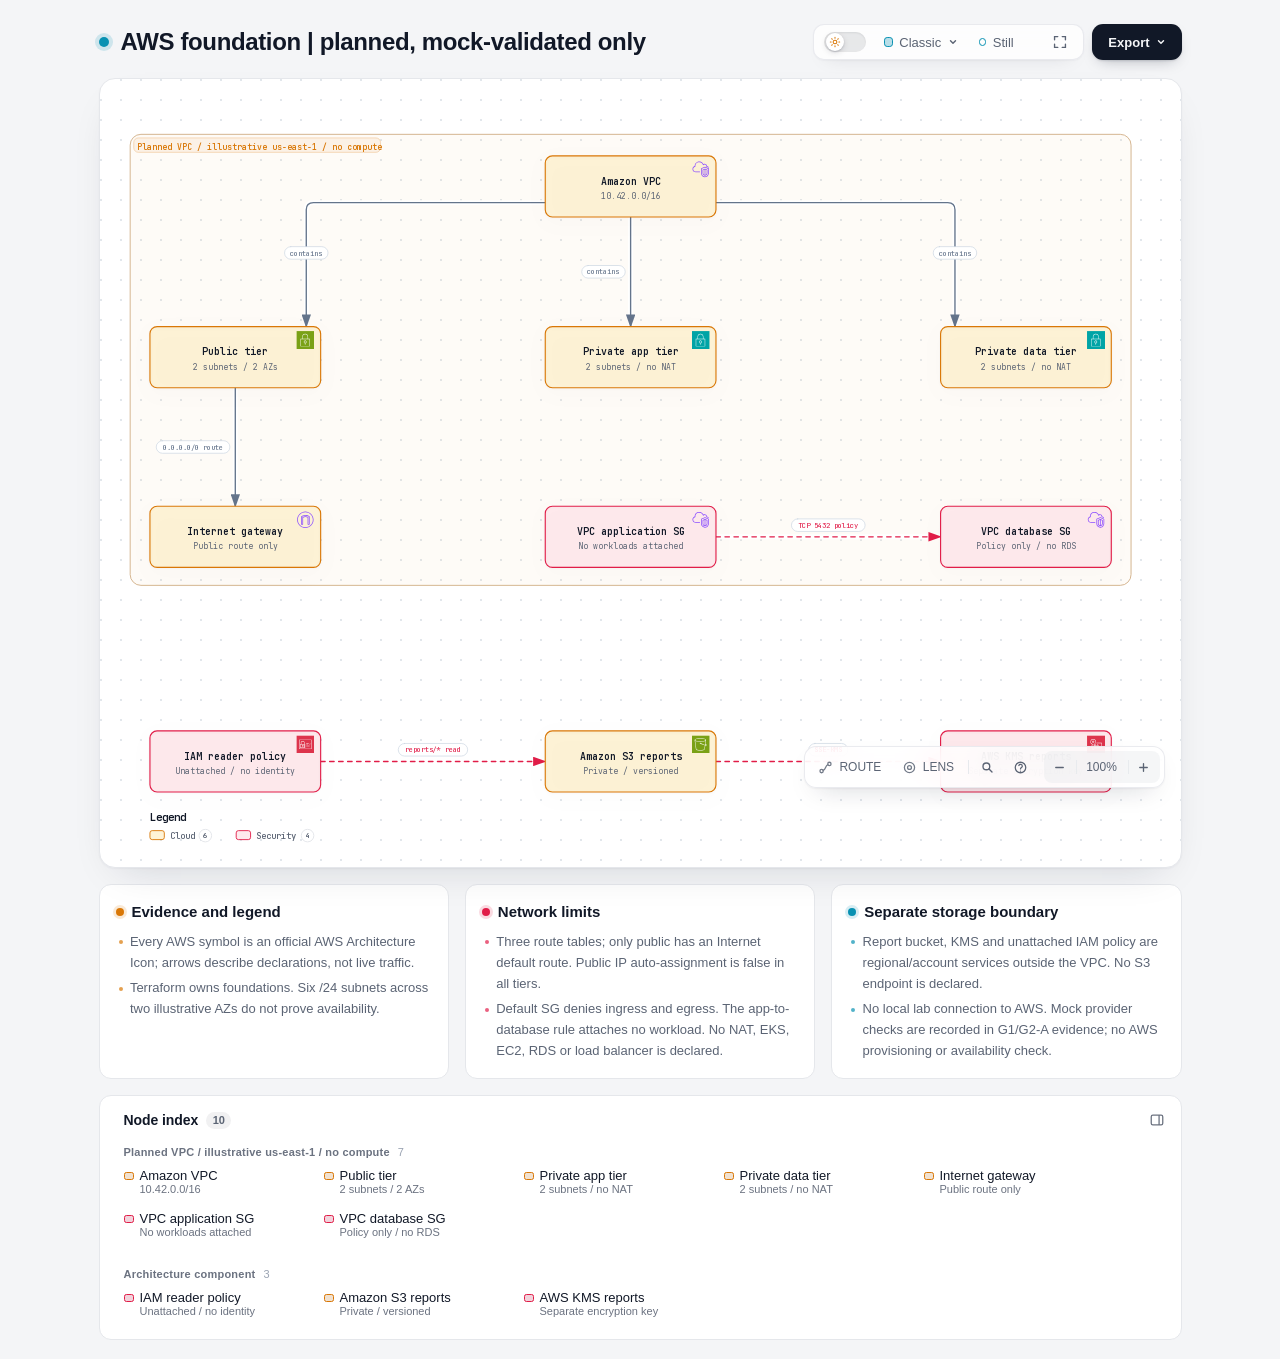
==== docs/diagrams/public/aws.html @ 7b6947ad "feat(diagram): add source-backed Archify infrastructure atlas and gates" ====
<!DOCTYPE html>
<html lang="en" data-theme="dark" data-preset="classic">
<head>
  <meta charset="UTF-8">
  <meta name="viewport" content="width=device-width, initial-scale=1.0">
  <meta name="generator" content="archify 3.2.0">
  <meta name="archify-reader-contract" content="declared-wide-v1">
  <title>AWS foundation | planned, mock-validated only Diagram</title>
  <script>
    // Resolve the theme before first paint so light-preference users don't
    // see a dark flash. The toolbar script below re-applies with UI state.
    (function () {
      try {
        var theme = null;
        try {
          var param = new URLSearchParams(window.location.search).get('theme');
          if (param === 'light' || param === 'dark') theme = param;
          if (new URLSearchParams(window.location.search).get('embed') === '1') {
            document.documentElement.setAttribute('data-embed', 'true');
          }
          if (new URLSearchParams(window.location.search).get('present') === '1') {
            document.documentElement.setAttribute('data-present', 'true');
          }
        } catch (_) {}
        if (!theme) {
          try { theme = localStorage.getItem('archify-theme'); } catch (_) {}
        }
        if (theme !== 'light' && theme !== 'dark') {
          theme = window.matchMedia('(prefers-color-scheme: light)').matches ? 'light' : 'dark';
        }
        document.documentElement.setAttribute('data-theme', theme);
      } catch (_) {}
    })();
  </script>
  <style id="archify-fonts">
/*
JetBrains Mono variable WOFF2 subsets from Google Fonts service revision v24.
These fixed bytes are shared by the viewer and its SVG/raster exports.
No local() source: an installed copy must not override the bundled font.
Uncovered characters (including CJK) still use the system fallback stack.
Upstream: https://github.com/JetBrains/JetBrainsMono

cyrillic-ext    1664 bytes  sha256 9343de2ca5d9549f792e7962375af8efb0f320c7643bfd36c884b5a30e5c396f
cyrillic        8892 bytes  sha256 4995a9a43ac659ec32fcd8b463755cd6a07b31a6e6b3894a6a153b661cf490e2
greek           6800 bytes  sha256 49c3da6c9a2b279b0f1f860f5cfb1f5dc38d88a5c7be9c9b1837bbc4e3db6111
vietnamese      5872 bytes  sha256 d44eb1936043a56038eb02dd70b243f379bef65783f94ec12f277550720411f1
latin-ext      11596 bytes  sha256 9c38cb2d0d2d93c1ee6e21fa78db76f13ea7e15e15cc64214c7ca89b6aaa35c4
latin          31340 bytes  sha256 2c32b9b3ee358c119e210f6f5195f9bd34894d78a785ff2e95d60e718e400af4

Copyright 2020 The JetBrains Mono Project Authors (https://github.com/JetBrains/JetBrainsMono)

This Font Software is licensed under the SIL Open Font License, Version 1.1.
This license is copied below, and is also available with a FAQ at:
https://openfontlicense.org


-----------------------------------------------------------
SIL OPEN FONT LICENSE Version 1.1 - 26 February 2007
-----------------------------------------------------------

PREAMBLE
The goals of the Open Font License (OFL) are to stimulate worldwide
development of collaborative font projects, to support the font creation
efforts of academic and linguistic communities, and to provide a free and
open framework in which fonts may be shared and improved in partnership
with others.

The OFL allows the licensed fonts to be used, studied, modified and
redistributed freely as long as they are not sold by themselves. The
fonts, including any derivative works, can be bundled, embedded,
redistributed and/or sold with any software provided that any reserved
names are not used by derivative works. The fonts and derivatives,
however, cannot be released under any other type of license. The
requirement for fonts to remain under this license does not apply
to any document created using the fonts or their derivatives.

DEFINITIONS
"Font Software" refers to the set of files released by the Copyright
Holder(s) under this license and clearly marked as such. This may
include source files, build scripts and documentation.

"Reserved Font Name" refers to any names specified as such after the
copyright statement(s).

"Original Version" refers to the collection of Font Software components as
distributed by the Copyright Holder(s).

"Modified Version" refers to any derivative made by adding to, deleting,
or substituting -- in part or in whole -- any of the components of the
Original Version, by changing formats or by porting the Font Software to a
new environment.

"Author" refers to any designer, engineer, programmer, technical
writer or other person who contributed to the Font Software.

PERMISSION & CONDITIONS
Permission is hereby granted, free of charge, to any person obtaining
a copy of the Font Software, to use, study, copy, merge, embed, modify,
redistribute, and sell modified and unmodified copies of the Font
Software, subject to the following conditions:

1) Neither the Font Software nor any of its individual components,
in Original or Modified Versions, may be sold by itself.

2) Original or Modified Versions of the Font Software may be bundled,
redistributed and/or sold with any software, provided that each copy
contains the above copyright notice and this license. These can be
included either as stand-alone text files, human-readable headers or
in the appropriate machine-readable metadata fields within text or
binary files as long as those fields can be easily viewed by the user.

3) No Modified Version of the Font Software may use the Reserved Font
Name(s) unless explicit written permission is granted by the corresponding
Copyright Holder. This restriction only applies to the primary font name as
presented to the users.

4) The name(s) of the Copyright Holder(s) or the Author(s) of the Font
Software shall not be used to promote, endorse or advertise any
Modified Version, except to acknowledge the contribution(s) of the
Copyright Holder(s) and the Author(s) or with their explicit written
permission.

5) The Font Software, modified or unmodified, in part or in whole,
must be distributed entirely under this license, and must not be
distributed under any other license. The requirement for fonts to
remain under this license does not apply to any document created
using the Font Software.

TERMINATION
This license becomes null and void if any of the above conditions are
not met.

DISCLAIMER
THE FONT SOFTWARE IS PROVIDED "AS IS", WITHOUT WARRANTY OF ANY KIND,
EXPRESS OR IMPLIED, INCLUDING BUT NOT LIMITED TO ANY WARRANTIES OF
MERCHANTABILITY, FITNESS FOR A PARTICULAR PURPOSE AND NONINFRINGEMENT
OF COPYRIGHT, PATENT, TRADEMARK, OR OTHER RIGHT. IN NO EVENT SHALL THE
COPYRIGHT HOLDER BE LIABLE FOR ANY CLAIM, DAMAGES OR OTHER LIABILITY,
INCLUDING ANY GENERAL, SPECIAL, INDIRECT, INCIDENTAL, OR CONSEQUENTIAL
DAMAGES, WHETHER IN AN ACTION OF CONTRACT, TORT OR OTHERWISE, ARISING
FROM, OUT OF THE USE OR INABILITY TO USE THE FONT SOFTWARE OR FROM
OTHER DEALINGS IN THE FONT SOFTWARE.
*/
    /* cyrillic-ext */
    @font-face { font-family: 'JetBrains Mono'; font-style: normal; font-weight: 400 800; font-display: swap;
      src: url([data-uri]) format('woff2');
      unicode-range: U+0460-052F, U+1C80-1C8A, U+20B4, U+2DE0-2DFF, U+A640-A69F, U+FE2E-FE2F; }
    /* cyrillic */
    @font-face { font-family: 'JetBrains Mono'; font-style: normal; font-weight: 400 800; font-display: swap;
      src: url([data-uri]) format('woff2');
      unicode-range: U+0301, U+0400-045F, U+0490-0491, U+04B0-04B1, U+2116; }
    /* greek */
    @font-face { font-family: 'JetBrains Mono'; font-style: normal; font-weight: 400 800; font-display: swap;
      src: url([data-uri]) format('woff2');
      unicode-range: U+0370-0377, U+037A-037F, U+0384-038A, U+038C, U+038E-03A1, U+03A3-03FF; }
    /* vietnamese */
    @font-face { font-family: 'JetBrains Mono'; font-style: normal; font-weight: 400 800; font-display: swap;
      src: url([data-uri]) format('woff2');
      unicode-range: U+0102-0103, U+0110-0111, U+0128-0129, U+0168-0169, U+01A0-01A1, U+01AF-01B0, U+0300-0301, U+0303-0304, U+0308-0309, U+0323, U+0329, U+1EA0-1EF9, U+20AB; }
    /* latin-ext */
    @font-face { font-family: 'JetBrains Mono'; font-style: normal; font-weight: 400 800; font-display: swap;
      src: url([data-uri]) format('woff2');
      unicode-range: U+0100-02BA, U+02BD-02C5, U+02C7-02CC, U+02CE-02D7, U+02DD-02FF, U+0304, U+0308, U+0329, U+1D00-1DBF, U+1E00-1E9F, U+1EF2-1EFF, U+2020, U+20A0-20AB, U+20AD-20C0, U+2113, U+2C60-2C7F, U+A720-A7FF; }
    /* latin */
    @font-face { font-family: 'JetBrains Mono'; font-style: normal; font-weight: 400 800; font-display: swap;
      src: url([data-uri]) format('woff2');
      unicode-range: U+0000-00FF, U+0131, U+0152-0153, U+02BB-02BC, U+02C6, U+02DA, U+02DC, U+0304, U+0308, U+0329, U+2000-206F, U+20AC, U+2122, U+2191, U+2193, U+2212, U+2215, U+FEFF, U+FFFD; }
  </style>
  <style>
    /* ==========================================================
       THEME VARIABLES — switch by toggling [data-theme] on <html>
       ========================================================== */
    :root,
    [data-theme="dark"] {
      --bg: #020617;
      --grid: #1e293b;
      --canvas-dot: rgba(148, 163, 184, 0.16);
      --text: #ffffff;
      --text-muted: #94a3b8;
      --text-dim: #475569;
      /* UI chrome and menu hints need more contrast than SVG .t-dim accents */
      --text-faint: #7d8da1;

      --panel: rgba(15, 23, 42, 0.5);
      --panel-border: #1e293b;
      --lane-fill: rgba(15, 23, 42, 0.22);
      --lane-stroke: #334155;

      --arrow: #94a3b8;
      --arrow-emphasis: #34d399;

      /* Opaque mask color used behind semi-transparent component fills
         so the arrows drawn underneath are properly hidden. */
      --mask: #0f172a;

      --frontend-fill:    rgba(8, 51, 68, 0.4);
      --frontend-stroke:  #22d3ee;
      --backend-fill:     rgba(6, 78, 59, 0.4);
      --backend-stroke:   #34d399;
      --database-fill:    rgba(76, 29, 149, 0.4);
      --database-stroke:  #a78bfa;
      --cloud-fill:       rgba(120, 53, 15, 0.3);
      --cloud-stroke:     #fbbf24;
      --security-fill:    rgba(136, 19, 55, 0.4);
      --security-stroke:  #fb7185;
      --messagebus-fill:  rgba(251, 146, 60, 0.3);
      --messagebus-stroke:#fb923c;
      --external-fill:    rgba(30, 41, 59, 0.5);
      --external-stroke:  #94a3b8;

      --toolbar-bg:       rgba(15, 23, 42, 0.8);
      --toolbar-border:   #334155;
      --toolbar-text:     #e2e8f0;
      --toolbar-hover:    rgba(15, 23, 42, 0.95);
      --toolbar-menu-bg:  #0f172a;
    }

    [data-theme="light"] {
      --bg: #f4f5f7;
      --grid: #e9edf2;
      --canvas-dot: #e2e7ec;
      --text: #111827;
      --text-muted: #5b6474;
      --text-dim: #9aa3b2;
      --text-faint: #6b7280;

      --panel: #ffffff;
      --panel-border: #e5e7eb;
      --lane-fill: rgba(248, 250, 252, 0.65);
      --lane-stroke: #cbd5e1;

      --arrow: #64748b;
      --arrow-emphasis: #059669;

      --mask: #ffffff;

      --frontend-fill: rgba(34, 211, 238, 0.15);
      --frontend-stroke: #0891b2;
      --backend-fill: rgba(52, 211, 153, 0.18);
      --backend-stroke: #059669;
      --database-fill: rgba(167, 139, 250, 0.2);
      --database-stroke: #7c3aed;
      --cloud-fill: rgba(251, 191, 36, 0.18);
      --cloud-stroke: #d97706;
      --security-fill: rgba(251, 113, 133, 0.15);
      --security-stroke: #e11d48;
      --messagebus-fill: rgba(251, 146, 60, 0.15);
      --messagebus-stroke: #ea580c;
      --external-fill: rgba(148, 163, 184, 0.18);
      --external-stroke: #64748b;

      --toolbar-bg:       rgba(255, 255, 255, 0.92);
      --toolbar-border:   #cbd5e1;
      --toolbar-text:     #334155;
      --toolbar-hover:    #ffffff;
      --toolbar-menu-bg:  #ffffff;
    }

    /* ==========================================================
       SIGNAL FLOW — an opt-in, motion-forward visual preset.
       The variables also target a standalone exported SVG, whose
       root carries data-preset and data-theme directly.
       ========================================================== */
    [data-preset="signal-flow"][data-theme="dark"] {
      --bg: #030711;
      --grid: #15233a;
      --panel: rgba(6, 14, 28, 0.78);
      --panel-border: #1d3350;
      --lane-fill: rgba(9, 22, 40, 0.5);
      --lane-stroke: #2c4564;
      --text: #f5fbff;
      --text-muted: #9eb0c7;
      --text-dim: #52667f;
      --text-faint: #7890ad;
      --mask: #07101e;
      --frontend-fill: rgba(6, 182, 212, 0.14);
      --frontend-stroke: #67e8f9;
      --backend-fill: rgba(16, 185, 129, 0.14);
      --backend-stroke: #5eead4;
      --database-fill: rgba(139, 92, 246, 0.16);
      --database-stroke: #c4b5fd;
      --cloud-fill: rgba(245, 158, 11, 0.13);
      --cloud-stroke: #fcd34d;
      --security-fill: rgba(244, 63, 94, 0.13);
      --security-stroke: #fda4af;
      --messagebus-fill: rgba(249, 115, 22, 0.13);
      --messagebus-stroke: #fdba74;
      --external-fill: rgba(71, 85, 105, 0.24);
      --external-stroke: #a5b4c7;
      --arrow: #7890ad;
      --arrow-emphasis: #2dd4bf;
      --toolbar-bg: rgba(7, 16, 30, 0.86);
      --toolbar-border: #29415f;
      --toolbar-menu-bg: #07101e;
    }

    [data-preset="signal-flow"][data-theme="light"] {
      --bg: #f4f9fc;
      --grid: #d4e5ee;
      --panel: rgba(255, 255, 255, 0.82);
      --panel-border: #bfd5e2;
      --lane-fill: rgba(232, 243, 248, 0.62);
      --lane-stroke: #a9c5d5;
      --text: #102638;
      --text-muted: #587287;
      --text-dim: #8aa2b4;
      --text-faint: #668397;
      --mask: #ffffff;
      --frontend-fill: rgba(6, 182, 212, 0.09);
      --frontend-stroke: #0789a1;
      --backend-fill: rgba(5, 150, 105, 0.09);
      --backend-stroke: #087f69;
      --database-fill: rgba(124, 58, 237, 0.09);
      --database-stroke: #7254c7;
      --cloud-fill: rgba(217, 119, 6, 0.08);
      --cloud-stroke: #b9670b;
      --security-fill: rgba(225, 29, 72, 0.08);
      --security-stroke: #c53a59;
      --messagebus-fill: rgba(234, 88, 12, 0.08);
      --messagebus-stroke: #c65f27;
      --external-fill: rgba(100, 116, 139, 0.1);
      --external-stroke: #607a8c;
      --arrow: #7b97aa;
      --arrow-emphasis: #0d9488;
    }

    /* ==========================================================
       BLUEPRINT — a review-first drafting preset for deployment,
       infrastructure, and technical design documentation. It keeps
       the same semantic palette and geometry while trading glow for
       precise grid contrast, squared materials, and drafting marks.
       ========================================================== */
    [data-preset="blueprint"][data-theme="dark"] {
      --bg: #06131f;
      --grid: #17425a;
      --panel: rgba(7, 27, 43, 0.9);
      --panel-border: #27627f;
      --lane-fill: rgba(10, 43, 66, 0.36);
      --lane-stroke: #34799a;
      --text: #e3f6ff;
      --text-muted: #91b8ca;
      --text-dim: #557e92;
      --text-faint: #739caf;
      --mask: #0a2031;
      --frontend-fill: rgba(26, 157, 193, 0.14);
      --frontend-stroke: #66d9ef;
      --backend-fill: rgba(31, 155, 124, 0.13);
      --backend-stroke: #69dfbd;
      --database-fill: rgba(120, 105, 196, 0.14);
      --database-stroke: #b4a8ff;
      --cloud-fill: rgba(197, 145, 43, 0.13);
      --cloud-stroke: #ffd166;
      --security-fill: rgba(199, 76, 104, 0.13);
      --security-stroke: #ff8da1;
      --messagebus-fill: rgba(207, 112, 49, 0.13);
      --messagebus-stroke: #ffad66;
      --external-fill: rgba(84, 119, 139, 0.18);
      --external-stroke: #a7cad9;
      --arrow: #78a3b7;
      --arrow-emphasis: #64dfc1;
      --toolbar-bg: rgba(7, 28, 45, 0.92);
      --toolbar-border: #34799a;
      --toolbar-text: #d8f3ff;
      --toolbar-hover: rgba(18, 58, 83, 0.95);
      --toolbar-menu-bg: #0a2031;
    }

    [data-preset="blueprint"][data-theme="light"] {
      --bg: #edf7fa;
      --grid: #b5d5e1;
      --panel: rgba(249, 253, 255, 0.94);
      --panel-border: #78aabd;
      --lane-fill: rgba(210, 232, 240, 0.42);
      --lane-stroke: #83b2c4;
      --text: #123344;
      --text-muted: #4e7486;
      --text-dim: #86a6b4;
      --text-faint: #668c9d;
      --mask: #f9fdff;
      --frontend-fill: rgba(8, 145, 178, 0.08);
      --frontend-stroke: #087f9c;
      --backend-fill: rgba(5, 128, 101, 0.08);
      --backend-stroke: #08755f;
      --database-fill: rgba(100, 75, 180, 0.08);
      --database-stroke: #6757a8;
      --cloud-fill: rgba(181, 120, 15, 0.08);
      --cloud-stroke: #a86609;
      --security-fill: rgba(190, 48, 80, 0.07);
      --security-stroke: #b32f50;
      --messagebus-fill: rgba(196, 81, 22, 0.07);
      --messagebus-stroke: #b65120;
      --external-fill: rgba(79, 112, 128, 0.08);
      --external-stroke: #506f7e;
      --arrow: #6d93a5;
      --arrow-emphasis: #087f69;
      --toolbar-bg: rgba(247, 252, 254, 0.94);
      --toolbar-border: #8ab5c5;
      --toolbar-text: #294f61;
      --toolbar-hover: #ffffff;
      --toolbar-menu-bg: #f9fdff;
    }

    /* ==========================================================
       EDITORIAL — a warm, publication-minded preset for design
       reviews, launch notes, and documentation. The diagram keeps
       the same semantic palette and exact geometry, but trades
       software chrome for paper, ink, ruled structure, and one
       restrained vermilion accent.
       ========================================================== */
    [data-preset="editorial"][data-theme="dark"] {
      --bg: #181611;
      --grid: #39342a;
      --panel: rgba(35, 31, 24, 0.96);
      --panel-border: #625a4a;
      --lane-fill: rgba(52, 46, 35, 0.46);
      --lane-stroke: #726957;
      --text: #f4eddf;
      --text-muted: #b9ae9b;
      --text-dim: #776e60;
      --text-faint: #9d917e;
      --mask: #231f18;
      --frontend-fill: rgba(43, 133, 142, 0.16);
      --frontend-stroke: #7fc6c7;
      --backend-fill: rgba(63, 132, 92, 0.16);
      --backend-stroke: #8fc29e;
      --database-fill: rgba(117, 91, 141, 0.17);
      --database-stroke: #c0a4d0;
      --cloud-fill: rgba(170, 119, 49, 0.16);
      --cloud-stroke: #d8ad68;
      --security-fill: rgba(157, 69, 65, 0.17);
      --security-stroke: #df9085;
      --messagebus-fill: rgba(174, 79, 42, 0.16);
      --messagebus-stroke: #df946f;
      --external-fill: rgba(126, 115, 96, 0.18);
      --external-stroke: #b8ad99;
      --arrow: #948978;
      --arrow-emphasis: #dd6b3d;
      --toolbar-bg: rgba(35, 31, 24, 0.92);
      --toolbar-border: #625a4a;
      --toolbar-text: #eee5d5;
      --toolbar-hover: #302a20;
      --toolbar-menu-bg: #231f18;
    }

    [data-preset="editorial"][data-theme="light"] {
      --bg: #f2eee5;
      --grid: #d8d0c2;
      --panel: rgba(251, 248, 241, 0.97);
      --panel-border: #c4b9a6;
      --lane-fill: rgba(229, 221, 207, 0.42);
      --lane-stroke: #b8aa94;
      --text: #242018;
      --text-muted: #6f6658;
      --text-dim: #a09788;
      --text-faint: #817767;
      --mask: #fbf8f1;
      --frontend-fill: rgba(31, 117, 126, 0.09);
      --frontend-stroke: #287e84;
      --backend-fill: rgba(42, 119, 75, 0.09);
      --backend-stroke: #397b53;
      --database-fill: rgba(105, 75, 130, 0.09);
      --database-stroke: #765d86;
      --cloud-fill: rgba(157, 103, 31, 0.1);
      --cloud-stroke: #9a671f;
      --security-fill: rgba(153, 58, 52, 0.09);
      --security-stroke: #9e463f;
      --messagebus-fill: rgba(182, 70, 27, 0.09);
      --messagebus-stroke: #ad4b25;
      --external-fill: rgba(101, 91, 75, 0.09);
      --external-stroke: #746b5e;
      --arrow: #8a806f;
      --arrow-emphasis: #bb4c23;
      --toolbar-bg: rgba(251, 248, 241, 0.94);
      --toolbar-border: #c4b9a6;
      --toolbar-text: #40392f;
      --toolbar-hover: #fffdf8;
      --toolbar-menu-bg: #fbf8f1;
    }

    * { margin: 0; padding: 0; box-sizing: border-box; }

    body {
      --archify-page-top: 2rem;
      font-family: -apple-system, BlinkMacSystemFont, 'Segoe UI', 'PingFang SC', 'Hiragino Sans GB', 'Microsoft YaHei', 'Noto Sans CJK SC', 'Noto Sans', Roboto, 'Helvetica Neue', Arial, sans-serif;
      -webkit-font-smoothing: antialiased;
      background: var(--bg);
      min-height: 100vh;
      padding: var(--archify-page-top) 2rem 2rem;
      color: var(--text);
      /* Theme surfaces change together; animating the page background leaves it
         visibly out of sync with the SVG and panel for the first 200ms. */
    }

    html[data-preset="signal-flow"] body {
      background-image:
        radial-gradient(circle at 18% -8%, rgba(34, 211, 238, 0.14), transparent 34rem),
        radial-gradient(circle at 92% 18%, rgba(139, 92, 246, 0.12), transparent 30rem);
      background-attachment: fixed;
    }
    html[data-preset="signal-flow"][data-theme="light"] body {
      background-image:
        radial-gradient(circle at 18% -8%, rgba(6, 182, 212, 0.12), transparent 34rem),
        radial-gradient(circle at 92% 18%, rgba(139, 92, 246, 0.08), transparent 30rem);
    }
    html[data-preset="blueprint"] body {
      background-image:
        linear-gradient(var(--grid) 1px, transparent 1px),
        linear-gradient(90deg, var(--grid) 1px, transparent 1px);
      background-size: 32px 32px;
      background-position: -1px -1px;
      background-attachment: fixed;
    }
    html[data-preset="editorial"] body {
      background-image:
        linear-gradient(90deg, transparent 0, transparent 5.4rem, color-mix(in srgb, var(--security-stroke) 18%, transparent) 5.4rem, color-mix(in srgb, var(--security-stroke) 18%, transparent) calc(5.4rem + 1px), transparent calc(5.4rem + 1px)),
        repeating-linear-gradient(0deg, transparent 0, transparent 31px, color-mix(in srgb, var(--grid) 36%, transparent) 31px, color-mix(in srgb, var(--grid) 36%, transparent) 32px);
      background-attachment: fixed;
    }

    /* Gallery/embed mode keeps the generated artifact as the source of truth
       while presenting only its diagram surface inside a proof card. */
    html[data-embed="true"] body {
      min-height: 0;
      padding: 0;
      overflow: hidden;
      background: var(--bg);
      background-image: none;
    }
    html[data-embed="true"] .toolbar,
    html[data-embed="true"] .header,
    html[data-embed="true"] .cards,
    html[data-embed="true"] .diagram-nav,
    html[data-embed="true"] .overview-map,
    html[data-embed="true"] .focus-chip,
    html[data-embed="true"] .route-probe,
    html[data-embed="true"] .semantic-lens,
    html[data-embed="true"] .diagram-guide,
    html[data-embed="true"] .node-finder,
    html[data-embed="true"] .node-outline { display: none !important; }
    html[data-embed="true"] .container { max-width: none; }
    html[data-embed="true"] .diagram-container {
      padding: 0.5rem;
      border: 0;
      border-radius: 0;
      box-shadow: none;
    }
    html[data-embed="true"] .diagram-container svg { min-width: 0; }

    /* Presentation Stage is a viewer-only layer: it gives the live diagram
       the viewport while keeping guided views, theme, focus, and exports real.
       Embed mode wins when both query parameters are present. */
    html[data-present="true"]:not([data-embed="true"]) body {
      --archify-page-top: 1rem;
      height: 100dvh;
      min-height: 0;
      padding: 1rem;
      overflow: hidden;
    }
    html[data-present="true"]:not([data-embed="true"]) .container {
      display: flex;
      flex-direction: column;
      gap: 0.75rem;
      width: 100%;
      max-width: none;
      height: calc(100dvh - 2rem);
    }
    html[data-present="true"]:not([data-embed="true"]) .header {
      flex: none;
      min-width: 0;
      margin: 0;
      padding-right: 23rem;
    }
    html[data-present="true"]:not([data-embed="true"]) .header-row { margin-bottom: 0.25rem; }
    html[data-present="true"]:not([data-embed="true"]) .subtitle {
      overflow: hidden;
      text-overflow: ellipsis;
      white-space: nowrap;
    }

    html[data-present="true"]:not([data-embed="true"]) .diagram-container {
      display: flex;
      flex: 1 1 auto;
      align-items: center;
      justify-content: center;
      min-height: 0;
      padding: 0.75rem;
      padding-bottom: calc(0.75rem + var(--archify-nav-reserve));
    }
    html[data-present="true"]:not([data-embed="true"]) .diagram-container > svg {
      flex: 1 1 auto;
      height: 100%;
      min-height: 0;
      width: 100%;
      min-width: 0;
    }
    html[data-present="true"]:not([data-embed="true"]) .cards { display: none; }
    html[data-present="true"]:not([data-embed="true"]) #btn-present {
      border-color: var(--frontend-stroke);
      color: var(--frontend-stroke);
    }

    /* The reader owns only the outer scale. Compact automatic sequences fit at
       their authored text size or larger. Long sequences and waterfall rows
       favor reading width and page scroll; other diagrams keep height fitting.
       Small automatic canvases retain a modest scale inside a usable shell.
       Every strategy preserves the authored SVG/viewBox and semantic geometry. */
    .container {
      width: 100%;
      max-width: var(--archify-reader-width, 1440px);
      margin: 0 auto;
    }
    html[data-reader-area="true"] .diagram-container {
      min-height: var(--archify-diagram-min-height);
      display: flex;
      align-items: center;
    }
    html[data-reader-area="true"] .diagram-container > svg { flex-shrink: 0; }
    /* The original SVG legend can use the outer corner while the capped or fitted
       diagram stays centered. The container still clips all outer paint. */
    .diagram-container:has([data-reader-legend-corner]) > svg { overflow: visible; }
    .diagram-container [data-reader-legend-corner] {
      transform-origin: 0 0;
      transform-box: view-box;
      transform: var(--archify-reader-legend-transform);
    }
    html[data-reader-narrow="true"]:not([data-present="true"]) .diagram-container > svg {
      min-width: 0;
      max-width: var(--archify-diagram-max-width);
      margin-inline: auto;
    }
    @media (min-width: 768px) and (max-height: 920px) {
      .header { margin-bottom: 1rem; }
      .diagram-container { padding: 1rem; }
      .cards { margin-top: 1rem; }
      .card { padding: 1rem; }
    }

    .header { margin-bottom: 1.5rem; padding-right: 29.5rem; }

    html[data-preset="signal-flow"] .header,
    html[data-preset="blueprint"] .header,
    html[data-preset="editorial"] .header { padding-right: 29.5rem; }

    .header-row {
      display: flex;
      align-items: center;
      gap: 0.75rem;
      min-height: 2.75rem;
      margin-bottom: 0.25rem;
    }

    .pulse-dot {
      flex: none;
      width: 10px;
      height: 10px;
      background: var(--frontend-stroke);
      border-radius: 50%;
      box-shadow: 0 0 0 4px color-mix(in srgb, var(--frontend-stroke) 16%, transparent);
      animation: none;
    }

    html[data-motion-capable="true"] .pulse-dot { animation: pulse 2s infinite; }

    @keyframes pulse {
      0%, 100% { opacity: 1; }
      50% { opacity: 0.5; }
    }

    h1 {
      font-size: 1.5rem;
      font-weight: 650;
      line-height: 1.25;
      letter-spacing: -0.015em;
    }

    .subtitle {
      color: var(--text-muted);
      font-size: 0.875rem;
      line-height: 1.55;
      margin-left: 1.375rem;
    }

    html[data-preset="signal-flow"] .header-row::after {
      content: attr(data-preset-badge-signal-flow);
      flex: none;
      margin-left: 0.25rem;
      color: var(--frontend-stroke);
      border: 1px solid var(--frontend-stroke);
      border-radius: 999px;
      padding: 0.28rem 0.6rem;
      font-size: 0.625rem;
      letter-spacing: 0.12em;
      opacity: 0.82;
      box-shadow: 0 0 20px rgba(34, 211, 238, 0.12);
      white-space: nowrap;
    }

    html[data-preset="blueprint"] .pulse-dot {
      width: 10px;
      height: 10px;
      border: 1px solid var(--frontend-stroke);
      border-radius: 1px;
      background: transparent;
      box-shadow: inset 0 0 0 2px var(--bg);
      transform: rotate(45deg);
      animation: none;
    }
    html[data-preset="blueprint"] .header-row::after {
      content: attr(data-preset-badge-blueprint);
      flex: none;
      margin-left: 0.25rem;
      padding: 0.28rem 0.55rem;
      border-top: 1px solid var(--frontend-stroke);
      border-bottom: 1px solid var(--frontend-stroke);
      color: var(--frontend-stroke);
      font-size: 0.5625rem;
      font-weight: 700;
      letter-spacing: 0.14em;
      white-space: nowrap;
    }

    html[data-preset="editorial"] h1,
    html[data-preset="editorial"] .card h3 {
      font-family: Georgia, 'Times New Roman', 'Songti SC', STSong, serif;
      letter-spacing: -0.02em;
    }
    html[data-preset="editorial"] h1 { font-size: 1.72rem; font-weight: 600; }
    html[data-preset="editorial"] .pulse-dot {
      width: 9px;
      height: 9px;
      border: 1px solid var(--arrow-emphasis);
      border-radius: 0;
      background: var(--arrow-emphasis);
      box-shadow: 0 0 0 3px color-mix(in srgb, var(--arrow-emphasis) 14%, transparent);
      transform: rotate(45deg);
      animation: none;
    }
    html[data-preset="editorial"] .header-row::after {
      content: attr(data-preset-badge-editorial);
      flex: none;
      margin-left: 0.25rem;
      padding: 0.32rem 0 0.24rem;
      border-bottom: 2px solid var(--arrow-emphasis);
      color: var(--arrow-emphasis);
      font-family: Georgia, 'Times New Roman', serif;
      font-size: 0.625rem;
      font-style: italic;
      font-weight: 600;
      letter-spacing: 0.08em;
      white-space: nowrap;
    }

    .diagram-container {
      --archify-nav-reserve: 0px;
      background: var(--panel);
      border-radius: 1rem;
      border: 1px solid var(--panel-border);
      box-shadow: 0 1px 2px rgba(15, 23, 42, 0.04), 0 16px 40px -20px rgba(15, 23, 42, 0.18);
      padding: 1.5rem;
      padding-bottom: calc(1.5rem + var(--archify-nav-reserve));
      overflow: hidden;
      position: relative;
    }

    html[data-preset="signal-flow"] .diagram-container {
      position: relative;
      overflow: hidden;
      background: linear-gradient(180deg, rgba(8, 20, 38, 0.82), rgba(3, 8, 18, 0.94));
      box-shadow: inset 0 1px 0 rgba(255, 255, 255, 0.04), 0 28px 80px rgba(0, 0, 0, 0.34);
    }
    html[data-preset="signal-flow"][data-theme="light"] .diagram-container {
      background: linear-gradient(180deg, rgba(255, 255, 255, 0.9), rgba(237, 246, 250, 0.94));
      box-shadow: inset 0 1px 0 rgba(255, 255, 255, 0.72), 0 24px 60px rgba(45, 78, 99, 0.12);
    }
    html[data-preset="blueprint"] .diagram-container {
      border-color: var(--panel-border);
      border-radius: 0.35rem;
      background: var(--panel);
      box-shadow:
        inset 0 0 0 1px color-mix(in srgb, var(--panel-border) 34%, transparent),
        0 18px 48px rgba(0, 0, 0, 0.16);
    }
    html[data-preset="blueprint"] .diagram-container::after {
      content: "";
      position: absolute;
      z-index: 10;
      inset: 0.7rem;
      pointer-events: none;
      background:
        linear-gradient(var(--frontend-stroke), var(--frontend-stroke)) left top / 1.35rem 1px no-repeat,
        linear-gradient(var(--frontend-stroke), var(--frontend-stroke)) left top / 1px 1.35rem no-repeat,
        linear-gradient(var(--frontend-stroke), var(--frontend-stroke)) right top / 1.35rem 1px no-repeat,
        linear-gradient(var(--frontend-stroke), var(--frontend-stroke)) right top / 1px 1.35rem no-repeat,
        linear-gradient(var(--frontend-stroke), var(--frontend-stroke)) left bottom / 1.35rem 1px no-repeat,
        linear-gradient(var(--frontend-stroke), var(--frontend-stroke)) left bottom / 1px 1.35rem no-repeat,
        linear-gradient(var(--frontend-stroke), var(--frontend-stroke)) right bottom / 1.35rem 1px no-repeat,
        linear-gradient(var(--frontend-stroke), var(--frontend-stroke)) right bottom / 1px 1.35rem no-repeat;
      opacity: 0.58;
    }
    html[data-preset="editorial"] .diagram-container {
      overflow: hidden;
      border-color: var(--panel-border);
      border-radius: 0.38rem;
      background:
        linear-gradient(90deg, color-mix(in srgb, var(--security-fill) 58%, transparent), transparent 12%),
        var(--panel);
      box-shadow:
        0 1px 0 color-mix(in srgb, var(--text) 6%, transparent),
        0 18px 48px color-mix(in srgb, #000 19%, transparent);
    }
    html[data-preset="editorial"] .diagram-container::after {
      position: absolute;
      z-index: 10;
      top: 0.72rem;
      right: 1.25rem;
      padding: 0.2rem 0.52rem;
      border: 1px solid var(--panel-border);
      background: var(--panel);
      color: var(--arrow-emphasis);
      content: attr(data-preset-badge-editorial-plate);
      font-family: Georgia, 'Times New Roman', serif;
      font-size: 0.52rem;
      font-style: italic;
      font-weight: 600;
      letter-spacing: 0.09em;
      pointer-events: none;
    }
    html[data-embed="true"][data-preset="editorial"] .diagram-container::after { display: none; }
    html[data-motion-capable="true"][data-preset="signal-flow"][data-ambient-entry="running"] .diagram-container::before {
      content: "";
      position: absolute;
      inset: 0;
      pointer-events: none;
      background: linear-gradient(115deg, transparent 28%, rgba(103, 232, 249, 0.035) 48%, transparent 68%);
      transform: translateX(-70%);
      animation: archify-signal-scan 4.8s ease-in-out 1 both;
    }

    /* Motion Governor gives the reader a real static state and gives the
       strongest semantic action the only motion budget. Atmosphere resets to
       its authored base instead of freezing mid-cycle. Static artifacts never
       start a decorative pulse or scan. */
    html:not([data-motion-capable="true"]) svg[data-animation="trace"] [data-animate] {
      animation: none !important;
    }
    html:not([data-motion-capable="true"]) svg[data-animation="trace"] [data-graph-role="automatic-crossover"]:has(> [data-animate="edge"]) > [data-graph-role="automatic-crossover-underlay"] {
      animation: none !important;
    }
    html[data-motion="still"] .pulse-dot,
    html[data-motion="still"] .diagram-container::before,
    html[data-motion="still"] svg[data-animation="trace"] [data-animate],
    html[data-motion-owner] .pulse-dot,
    html[data-motion-owner] .diagram-container::before,
    html[data-motion-owner] svg[data-animation="trace"] [data-animate],
    html[data-embed="true"] .pulse-dot,
    html[data-embed="true"] .diagram-container::before,
    html[data-share-playback="true"] .pulse-dot,
    html[data-share-playback="true"] .diagram-container::before,
    html[data-document-hidden="true"] .pulse-dot,
    html[data-document-hidden="true"] .diagram-container::before,
    html[data-document-hidden="true"] svg[data-animation="trace"] [data-animate],
    html[data-motion="still"] svg[data-animation="trace"] [data-graph-role="automatic-crossover"]:has(> [data-animate="edge"]) > [data-graph-role="automatic-crossover-underlay"],
    html[data-motion-owner] svg[data-animation="trace"] [data-graph-role="automatic-crossover"]:has(> [data-animate="edge"]) > [data-graph-role="automatic-crossover-underlay"],
    html[data-embed="true"] svg[data-animation="trace"] [data-graph-role="automatic-crossover"]:has(> [data-animate="edge"]) > [data-graph-role="automatic-crossover-underlay"],
    html[data-share-playback="true"] svg[data-animation="trace"] [data-graph-role="automatic-crossover"]:has(> [data-animate="edge"]) > [data-graph-role="automatic-crossover-underlay"],
    html[data-document-hidden="true"] svg[data-animation="trace"] [data-graph-role="automatic-crossover"]:has(> [data-animate="edge"]) > [data-graph-role="automatic-crossover-underlay"] {
      animation: none !important;
    }
    html[data-motion="still"] .diagram-container::before,
    html[data-motion-owner] .diagram-container::before,
    html[data-embed="true"] .diagram-container::before,
    html[data-share-playback="true"] .diagram-container::before {
      opacity: 0;
    }
    html[data-motion="still"] .intent-trace-flow,
    html[data-motion="still"] .route-probe-flow,
    html[data-motion="still"] .route-journey-flow,
    html[data-motion="still"] .semantic-lens-flow,
    html[data-motion="still"] .diagram-guide,
    html[data-motion="still"] .overview-map-live,
    html[data-document-hidden="true"] .intent-trace-flow,
    html[data-document-hidden="true"] .route-probe-flow,
    html[data-document-hidden="true"] .route-journey-flow,
    html[data-document-hidden="true"] .semantic-lens-flow,
    html[data-document-hidden="true"] .diagram-guide,
    html[data-document-hidden="true"] .overview-map-live {
      animation: none !important;
    }

    html[data-motion="still"] .intent-trace-flow,
    html[data-motion="still"] .route-probe-flow {
      stroke-dasharray: none;
      stroke-dashoffset: 0;
      opacity: 0.72;
    }
    html[data-motion="still"] .route-journey-overlay,
    html[data-document-hidden="true"] .route-journey-overlay { display: none !important; }
    html[data-motion="still"] .relationship-pulse-overlay { display: none !important; }

    html[data-motion="still"] svg [data-node-id],
    html[data-motion="still"] svg [data-edge-from],
    html[data-motion="still"] svg [data-detail],
    html[data-motion="still"] svg [data-detail-anchor],
    html[data-motion="still"] svg [data-legend-hit],
    html[data-motion="still"] svg {
      transition: none !important;
    }

    svg {
      font-family: 'JetBrains Mono', ui-monospace, SFMono-Regular, Menlo, Consolas, 'DejaVu Sans Mono', 'Liberation Mono', 'Noto Sans Mono CJK SC', 'PingFang SC', 'Hiragino Sans GB', 'Microsoft YaHei', monospace;
      width: 100%;
      min-width: min(900px, 100%);
      display: block;
      transform-origin: 0 0;
      transition: transform 0.18s ease;
    }

    .diagram-container.is-camera-moving svg {
      transition: transform 0.42s cubic-bezier(0.22, 1, 0.36, 1);
    }
    .diagram-container.is-camera-transaction svg { transition: none; }
    .diagram-container.is-pannable { cursor: grab; }
    .diagram-container.is-panning { cursor: grabbing; user-select: none; }
    .diagram-container.is-panning svg { transition: none; }

    .diagram-nav {
      position: absolute;
      right: 1rem;
      bottom: 1rem;
      z-index: 12;
      translate: 0 calc(-1 * var(--archify-dock-lift, 0px));
      display: inline-flex;
      align-items: center;
      max-width: calc(100% - 2rem);
      padding: 0.25rem;
      gap: 0.0625rem;
      overflow-x: auto;
      border: 1px solid color-mix(in srgb, var(--panel-border) 80%, transparent);
      border-radius: 0.75rem;
      background: color-mix(in srgb, var(--panel) 84%, transparent);
      box-shadow: 0 1px 2px rgba(15, 23, 42, 0.05), 0 10px 28px -14px rgba(15, 23, 42, 0.28);
      backdrop-filter: blur(14px) saturate(1.2);
      scrollbar-width: none;
    }
    .diagram-nav::-webkit-scrollbar { display: none; }
    .diagram-nav button,
    .focus-chip button {
      border: 0;
      background: transparent;
      color: var(--toolbar-text);
      font: inherit;
      cursor: pointer;
    }
    .diagram-nav button {
      min-width: 2rem;
      height: 2rem;
      padding: 0 0.4rem;
      border-radius: 0.5rem;
      color: var(--text-muted);
      font-size: 0.75rem;
      font-weight: 500;
      letter-spacing: 0;
      transition: background 0.15s, color 0.15s;
    }
    .diagram-nav button:hover,
    .diagram-nav button:focus-visible {
      color: var(--text);
      background: color-mix(in srgb, var(--text) 6%, transparent);
    }
    .diagram-nav button:hover,
    .diagram-nav button:focus-visible,
    .focus-chip button:hover,
    .focus-chip button:focus-visible { background: var(--toolbar-hover); }
    .diagram-nav button:focus-visible,
    .focus-chip button:focus-visible {
      outline: 2px solid var(--frontend-stroke);
      outline-offset: 1px;
    }
    .diagram-nav button:disabled { opacity: 0.38; cursor: default; }
    /* The Guide stays on the ? shortcut; Map only earns dock space once the
       reader has zoomed past the full diagram (or opened it from the keyboard). */
    .diagram-nav button[hidden] { display: none; }
    .diagram-container:not(.is-pannable) #btn-overview-map:not([data-radar-requested]):not(:focus) { display: none; }
    .diagram-nav button:disabled:hover { background: transparent; }
    .diagram-nav #btn-route-probe,
    .diagram-nav #btn-overview-map,
    .diagram-nav #btn-semantic-lens {
      min-width: auto;
      padding-inline: 0.6rem;
      color: var(--text-muted);
      font-weight: 500;
    }
    .diagram-nav #btn-node-finder,
    .diagram-nav [data-view="out"] {
      position: relative;
      margin-left: 0.375rem;
    }
    .diagram-nav #btn-node-finder::before,
    .diagram-nav [data-view="out"]::before {
      position: absolute;
      top: 0.55rem;
      bottom: 0.55rem;
      left: -0.19rem;
      width: 1px;
      background: color-mix(in srgb, var(--panel-border) 90%, transparent);
      content: "";
      pointer-events: none;
    }
    .diagram-nav-icon {
      display: block;
      width: 0.95rem;
      height: 0.95rem;
      margin: auto;
      background: currentColor;
      -webkit-mask-position: center;
      -webkit-mask-repeat: no-repeat;
      -webkit-mask-size: contain;
      mask-position: center;
      mask-repeat: no-repeat;
      mask-size: contain;
    }
    .diagram-nav-icon.find {
      -webkit-mask-image: url("data:image/svg+xml,%3Csvg xmlns='http://www.w3.org/2000/svg' viewBox='0 0 20 20'%3E%3Ccircle cx='8.5' cy='8.5' r='4.5' fill='none' stroke='black' stroke-width='1.8'/%3E%3Cpath d='m12 12 4 4' fill='none' stroke='black' stroke-width='1.8' stroke-linecap='round'/%3E%3C/svg%3E");
      mask-image: url("data:image/svg+xml,%3Csvg xmlns='http://www.w3.org/2000/svg' viewBox='0 0 20 20'%3E%3Ccircle cx='8.5' cy='8.5' r='4.5' fill='none' stroke='black' stroke-width='1.8'/%3E%3Cpath d='m12 12 4 4' fill='none' stroke='black' stroke-width='1.8' stroke-linecap='round'/%3E%3C/svg%3E");
    }
    .diagram-nav-icon.guide {
      -webkit-mask-image: url("data:image/svg+xml,%3Csvg xmlns='http://www.w3.org/2000/svg' viewBox='0 0 20 20'%3E%3Ccircle cx='10' cy='10' r='7' fill='none' stroke='black' stroke-width='1.7'/%3E%3Cpath d='M7.8 7.3a2.4 2.4 0 014.6.9c0 1.8-2.4 2-2.4 3.7M10 14.9h.01' fill='none' stroke='black' stroke-width='1.7' stroke-linecap='round'/%3E%3C/svg%3E");
      mask-image: url("data:image/svg+xml,%3Csvg xmlns='http://www.w3.org/2000/svg' viewBox='0 0 20 20'%3E%3Ccircle cx='10' cy='10' r='7' fill='none' stroke='black' stroke-width='1.7'/%3E%3Cpath d='M7.8 7.3a2.4 2.4 0 014.6.9c0 1.8-2.4 2-2.4 3.7M10 14.9h.01' fill='none' stroke='black' stroke-width='1.7' stroke-linecap='round'/%3E%3C/svg%3E");
    }
    .diagram-nav-icon.minus {
      -webkit-mask-image: url("data:image/svg+xml,%3Csvg xmlns='http://www.w3.org/2000/svg' viewBox='0 0 20 20'%3E%3Cpath d='M5 10h10' fill='none' stroke='black' stroke-width='1.8' stroke-linecap='round'/%3E%3C/svg%3E");
      mask-image: url("data:image/svg+xml,%3Csvg xmlns='http://www.w3.org/2000/svg' viewBox='0 0 20 20'%3E%3Cpath d='M5 10h10' fill='none' stroke='black' stroke-width='1.8' stroke-linecap='round'/%3E%3C/svg%3E");
    }
    .diagram-nav-icon.plus {
      -webkit-mask-image: url("data:image/svg+xml,%3Csvg xmlns='http://www.w3.org/2000/svg' viewBox='0 0 20 20'%3E%3Cpath d='M10 5v10M5 10h10' fill='none' stroke='black' stroke-width='1.8' stroke-linecap='round'/%3E%3C/svg%3E");
      mask-image: url("data:image/svg+xml,%3Csvg xmlns='http://www.w3.org/2000/svg' viewBox='0 0 20 20'%3E%3Cpath d='M10 5v10M5 10h10' fill='none' stroke='black' stroke-width='1.8' stroke-linecap='round'/%3E%3C/svg%3E");
    }
    .diagram-nav [data-view="reset"] {
      display: inline-flex;
      align-items: center;
      justify-content: center;
      gap: 0.2rem;
      min-width: 3.1rem;
      padding-inline: 0.35rem;
    }
    .diagram-nav [data-view="reset"][data-detail-visible] {
      min-width: 3.8rem;
    }
    .diagram-nav-detail {
      color: color-mix(in srgb, var(--toolbar-text) 52%, transparent);
      font-size: 0.44rem;
      font-weight: 700;
      line-height: 1;
      letter-spacing: 0.07em;
    }
    .diagram-nav-percent {
      color: var(--text-muted);
      font-size: 0.75rem;
      font-weight: 500;
      font-variant-numeric: tabular-nums;
      line-height: 1;
    }
    /* Mode buttons carry a small glyph so the dock reads as one icon language. */
    .diagram-nav #btn-route-probe,
    .diagram-nav #btn-overview-map,
    .diagram-nav #btn-semantic-lens {
      display: inline-flex;
      align-items: center;
      gap: 0.375rem;
      padding-inline: 0.55rem 0.65rem;
    }
    .diagram-nav #btn-route-probe::before,
    .diagram-nav #btn-overview-map::before,
    .diagram-nav #btn-semantic-lens::before {
      flex: none;
      width: 0.95rem;
      height: 0.95rem;
      background: currentColor;
      content: "";
      opacity: 0.85;
      -webkit-mask: var(--nav-glyph) center / contain no-repeat;
      mask: var(--nav-glyph) center / contain no-repeat;
    }
    .diagram-nav #btn-route-probe { --nav-glyph: url("data:image/svg+xml,%3Csvg xmlns='http://www.w3.org/2000/svg' viewBox='0 0 20 20'%3E%3Cg fill='none' stroke='black' stroke-width='1.7' stroke-linecap='round'%3E%3Ccircle cx='4.8' cy='14.8' r='2.2'/%3E%3Ccircle cx='15.2' cy='5.2' r='2.2'/%3E%3Cpath d='M6.9 13.9c3.8-1.4 2.6-6.3 6.2-7.8'/%3E%3C/g%3E%3C/svg%3E"); }
    .diagram-nav #btn-overview-map { --nav-glyph: url("data:image/svg+xml,%3Csvg xmlns='http://www.w3.org/2000/svg' viewBox='0 0 20 20'%3E%3Cg fill='none' stroke='black' stroke-width='1.7' stroke-linejoin='round'%3E%3Cpath d='M2.8 5.4 7.4 3.5l5.2 2 4.6-1.9v11l-4.6 1.9-5.2-2-4.6 1.9z'/%3E%3Cpath d='M7.4 3.5v11M12.6 5.5v11'/%3E%3C/g%3E%3C/svg%3E"); }
    .diagram-nav #btn-semantic-lens { --nav-glyph: url("data:image/svg+xml,%3Csvg xmlns='http://www.w3.org/2000/svg' viewBox='0 0 20 20'%3E%3Cg fill='none' stroke='black' stroke-width='1.7'%3E%3Ccircle cx='10' cy='10' r='6.8'/%3E%3Ccircle cx='10' cy='10' r='2.6'/%3E%3C/g%3E%3C/svg%3E"); }
    /* Zoom out / level / zoom in join into one stepper well. */
    .diagram-nav [data-view="out"],
    .diagram-nav [data-view="reset"],
    .diagram-nav [data-view="in"] {
      position: relative;
      border-radius: 0;
      background: color-mix(in srgb, var(--panel-border) 38%, transparent);
    }
    .diagram-nav [data-view="out"] { margin-left: 0.375rem; border-radius: 0.5rem 0 0 0.5rem; }
    .diagram-nav [data-view="out"]::before { display: none; }
    .diagram-nav [data-view="reset"],
    .diagram-nav [data-view="in"] { margin-left: -0.0625rem; }
    .diagram-nav [data-view="in"] { border-radius: 0 0.5rem 0.5rem 0; }
    .diagram-nav [data-view="reset"]::after,
    .diagram-nav [data-view="in"]::after {
      position: absolute;
      top: 0.55rem;
      bottom: 0.55rem;
      left: 0;
      width: 1px;
      background: color-mix(in srgb, var(--panel-border) 75%, transparent);
      content: "";
      pointer-events: none;
    }
    .diagram-nav [data-view="out"]:hover,
    .diagram-nav [data-view="reset"]:hover,
    .diagram-nav [data-view="in"]:hover { background: color-mix(in srgb, var(--panel-border) 60%, transparent); }
    .diagram-nav [data-view="out"]:disabled,
    .diagram-nav [data-view="in"]:disabled { opacity: 1; color: color-mix(in srgb, var(--text-muted) 40%, transparent); }
    .diagram-nav [data-view="out"]:disabled:hover,
    .diagram-nav [data-view="in"]:disabled:hover { background: color-mix(in srgb, var(--panel-border) 38%, transparent); }
    .diagram-nav [data-view="reset"] { min-width: 3.25rem; }
    .diagram-container[data-camera-indicator="true"] .diagram-nav-detail,
    .diagram-container[data-camera-indicator="true"] .diagram-nav-percent { color: var(--frontend-stroke); }
    .diagram-nav #btn-diagram-guide[aria-expanded="true"] {
      color: var(--cloud-stroke);
      background: var(--toolbar-hover);
    }

    /* Semantic Radar is a deliberately simplified, viewer-only overview. It
       uses authored node bounds and the live camera viewport rather than
       cloning the canonical SVG, so IDs, filters, animation, and export state
       stay singular and deterministic. */
    .overview-map {
      position: absolute;
      right: 1rem;
      bottom: calc(4.15rem + var(--archify-nav-reserve));
      z-index: 12;
      width: 11.25rem;
      overflow: hidden;
      border: 1px solid color-mix(in srgb, var(--frontend-stroke) 52%, var(--toolbar-border));
      border-radius: 0.78rem;
      background: var(--toolbar-menu-bg);
      color: var(--toolbar-text);
      box-shadow: 0 16px 42px rgba(0, 0, 0, 0.3);
      backdrop-filter: blur(16px);
      font-size: 0.625rem;
    }
    .overview-map[hidden] { display: none; }
    .overview-map[data-docked="true"] {
      position: fixed;
      right: var(--archify-radar-right, 1rem);
      top: var(--archify-radar-top, 1rem);
      bottom: auto;
    }
    .overview-map[data-docked="true"][data-dock-side="left"] {
      right: auto;
      left: var(--archify-radar-left, 1rem);
    }
    html[data-preset="blueprint"] .overview-map { border-radius: 0.28rem; }
    .overview-map-head {
      display: grid;
      grid-template-columns: auto minmax(0, 1fr) auto;
      align-items: center;
      gap: 0.45rem;
      min-height: 2.25rem;
      padding: 0.42rem 0.48rem 0.38rem 0.55rem;
      border-bottom: 1px solid var(--toolbar-border);
      background: linear-gradient(110deg, color-mix(in srgb, var(--frontend-fill) 45%, transparent), transparent 68%);
      cursor: grab;
      touch-action: none;
      user-select: none;
    }
    .overview-map[data-panel-dragging="true"] .overview-map-head { cursor: grabbing; }
    .overview-map[data-placement-invalid="true"] {
      border-color: var(--security-stroke);
      box-shadow: 0 0 0 2px color-mix(in srgb, var(--security-stroke) 34%, transparent), 0 16px 42px rgba(0, 0, 0, 0.3);
    }
    .overview-map[data-compact="true"] {
      width: 7.4rem;
    }
    .overview-map[data-compact="true"] .overview-map-head {
      grid-template-columns: minmax(0, 1fr) auto;
      gap: 0.24rem;
      min-height: 1.5rem;
      padding: 0.05rem 0.16rem 0.05rem 0.32rem;
      border-bottom: 0;
    }
    .overview-map[data-compact="true"] .overview-map-live,
    .overview-map[data-compact="true"] .overview-map-copy,
    .overview-map[data-compact="true"] .overview-map-surface,
    .overview-map[data-compact="true"] .overview-map-hint {
      display: none;
    }
    .overview-map[data-compact="true"] .overview-map-expand { display: inline-flex; }
    .overview-map[data-compact="true"] .overview-map-close {
      width: 1.15rem;
      height: 1.15rem;
      font-size: 0.72rem;
    }
    .overview-map-live {
      width: 0.42rem;
      height: 0.42rem;
      border-radius: 50%;
      background: var(--backend-stroke);
      box-shadow: 0 0 0 0 color-mix(in srgb, var(--backend-stroke) 52%, transparent);
      animation: archify-radar-live 2.4s ease-out infinite;
    }
    .overview-map-copy { min-width: 0; line-height: 1.1; }
    .overview-map-copy strong {
      display: block;
      overflow: hidden;
      color: var(--frontend-stroke);
      font-size: 0.59rem;
      letter-spacing: 0.12em;
      text-transform: uppercase;
      white-space: nowrap;
      text-overflow: ellipsis;
    }
    .overview-map-copy small {
      display: block;
      margin-top: 0.18rem;
      overflow: hidden;
      color: var(--text-faint);
      font-size: 0.52rem;
      letter-spacing: 0.04em;
      white-space: nowrap;
      text-overflow: ellipsis;
    }
    .overview-map-expand {
      display: none;
      align-items: center;
      justify-content: center;
      min-width: 0;
      height: 1.2rem;
      padding: 0 0.34rem;
      overflow: hidden;
      border: 0;
      border-radius: 0.3rem;
      background: transparent;
      color: var(--frontend-stroke);
      font: inherit;
      font-size: 0.49rem;
      font-weight: 700;
      letter-spacing: 0.06em;
      text-transform: uppercase;
      white-space: nowrap;
      cursor: pointer;
    }
    .overview-map-close {
      width: 1.55rem;
      height: 1.55rem;
      padding: 0;
      border: 0;
      border-radius: 0.34rem;
      background: transparent;
      color: var(--toolbar-text);
      font: inherit;
      font-size: 0.9rem;
      cursor: pointer;
    }
    .overview-map-expand:hover,
    .overview-map-expand:focus-visible,
    .overview-map-close:hover,
    .overview-map-close:focus-visible { background: var(--toolbar-hover); }
    .overview-map-expand:focus-visible,
    .overview-map-close:focus-visible,
    .overview-map-surface:focus-visible,
    .overview-map-node:focus-visible {
      outline: 2px solid var(--frontend-stroke);
      outline-offset: 1px;
    }
    .overview-map-surface {
      position: relative;
      height: 7rem;
      margin: 0.42rem;
      overflow: hidden;
      border: 1px solid color-mix(in srgb, var(--panel-border) 72%, transparent);
      border-radius: 0.42rem;
      background:
        linear-gradient(color-mix(in srgb, var(--panel-border) 26%, transparent) 1px, transparent 1px),
        linear-gradient(90deg, color-mix(in srgb, var(--panel-border) 26%, transparent) 1px, transparent 1px),
        color-mix(in srgb, var(--bg) 86%, transparent);
      background-size: 12px 12px;
      cursor: crosshair;
      touch-action: none;
    }
    html[data-preset="blueprint"] .overview-map-surface { border-radius: 0.1rem; }
    .overview-map-surface > svg {
      width: 100%;
      height: 100%;
      min-width: 0;
      transform: none !important;
      transition: none !important;
      display: block;
      overflow: visible;
    }
    .overview-map-node {
      fill: var(--backend-stroke);
      fill-opacity: 0.52;
      stroke: var(--backend-stroke);
      stroke-opacity: 0.86;
      vector-effect: non-scaling-stroke;
      cursor: pointer;
      transition: fill-opacity 140ms ease, stroke-width 140ms ease, filter 140ms ease;
    }
    .overview-map-node[data-kind="frontend"],
    .overview-map-node[data-kind="start"] { fill: var(--frontend-stroke); stroke: var(--frontend-stroke); }
    .overview-map-node[data-kind="database"],
    .overview-map-node[data-kind="success"] { fill: var(--database-stroke); stroke: var(--database-stroke); }
    .overview-map-node[data-kind="cloud"],
    .overview-map-node[data-kind="waiting"] { fill: var(--cloud-stroke); stroke: var(--cloud-stroke); }
    .overview-map-node[data-kind="messagebus"] { fill: var(--messagebus-stroke); stroke: var(--messagebus-stroke); }
    .overview-map-node[data-kind="security"],
    .overview-map-node[data-kind="decision"],
    .overview-map-node[data-kind="failure"] { fill: var(--security-stroke); stroke: var(--security-stroke); }
    .overview-map-node[data-kind="external"],
    .overview-map-node[data-kind="neutral"] { fill: var(--external-stroke); stroke: var(--external-stroke); }
    .overview-map-node[data-radar-active="true"],
    .overview-map-node:hover,
    .overview-map-node:focus-visible {
      fill-opacity: 0.92;
      stroke-width: 2.2;
      filter: drop-shadow(0 0 3px currentColor);
    }
    .overview-map-viewport {
      fill: color-mix(in srgb, var(--frontend-fill) 56%, transparent);
      stroke: var(--frontend-stroke);
      stroke-width: 2;
      vector-effect: non-scaling-stroke;
      pointer-events: none;
      filter: drop-shadow(0 0 3px color-mix(in srgb, var(--frontend-stroke) 54%, transparent));
    }
    .overview-map-hint {
      display: flex;
      justify-content: space-between;
      gap: 0.5rem;
      padding: 0 0.52rem 0.46rem;
      color: var(--text-faint);
      font-size: 0.49rem;
      letter-spacing: 0.06em;
      text-transform: uppercase;
    }
    .diagram-nav #btn-overview-map[aria-expanded="true"] {
      color: var(--frontend-stroke);
      background: color-mix(in srgb, var(--frontend-stroke) 11%, transparent);
    }
    .overview-map-feedback {
      position: absolute;
      right: 1rem;
      bottom: 4.15rem;
      z-index: 13;
      max-width: min(16rem, calc(100% - 2rem));
      padding: 0.38rem 0.55rem;
      border: 1px solid color-mix(in srgb, var(--frontend-stroke) 52%, var(--toolbar-border));
      border-radius: 0.5rem;
      background: var(--toolbar-menu-bg);
      color: var(--toolbar-text);
      box-shadow: 0 8px 24px rgba(0, 0, 0, 0.2);
      font-size: 0.52rem;
      line-height: 1.35;
      pointer-events: none;
    }
    .overview-map-feedback[hidden] { display: none; }
    .focus-chip[data-radar-yielded="true"] { display: none !important; }
    .diagram-nav #btn-route-probe[aria-pressed="true"] {
      color: var(--backend-stroke);
      background: color-mix(in srgb, var(--backend-stroke) 11%, transparent);
    }
    .diagram-nav #btn-semantic-lens[aria-expanded="true"],
    .diagram-nav #btn-semantic-lens[aria-pressed="true"] {
      color: var(--database-stroke);
      background: color-mix(in srgb, var(--database-stroke) 11%, transparent);
    }

    /* Semantic Lens turns the compiled node-kind palette into an analytical
       legend. One kind reveals its real traffic; two kinds compare only their
       direct authored relationships. Geometry and the canonical SVG stay put. */
    .semantic-lens {
      position: absolute;
      right: 1rem;
      bottom: calc(4.15rem + var(--archify-nav-reserve));
      z-index: 24;
      width: min(20rem, calc(100% - 2rem));
      overflow: hidden;
      border: 1px solid color-mix(in srgb, var(--database-stroke) 58%, var(--toolbar-border));
      border-radius: 0.82rem;
      background:
        linear-gradient(135deg, color-mix(in srgb, var(--database-fill) 34%, transparent), transparent 48%),
        var(--toolbar-menu-bg);
      color: var(--toolbar-text);
      box-shadow: 0 18px 52px rgba(0, 0, 0, 0.36);
      backdrop-filter: blur(18px);
      animation: archify-lens-in 180ms cubic-bezier(0.22, 1, 0.36, 1);
    }
    .semantic-lens[hidden] { display: none; }
    .semantic-lens[data-dock-side="left"] { left: 1rem; right: auto; }
    .semantic-lens[data-dock-side="right"] { left: auto; right: 1rem; }
    html[data-preset="blueprint"] .semantic-lens { border-radius: 0.28rem; }
    .semantic-lens-head {
      display: grid;
      grid-template-columns: minmax(0, 1fr) auto;
      align-items: start;
      gap: 0.75rem;
      padding: 0.72rem 0.78rem 0.62rem;
      border-bottom: 1px solid var(--toolbar-border);
    }
    .semantic-lens-eyebrow {
      display: block;
      color: var(--database-stroke);
      font-size: 0.5rem;
      font-weight: 800;
      letter-spacing: 0.16em;
      text-transform: uppercase;
    }
    .semantic-lens-title {
      display: block;
      margin-top: 0.16rem;
      color: var(--text);
      font-size: 0.82rem;
      letter-spacing: -0.02em;
    }
    .semantic-lens-close {
      width: 1.75rem;
      height: 1.75rem;
      padding: 0;
      border: 0;
      border-radius: 0.35rem;
      background: transparent;
      color: var(--toolbar-text);
      font: inherit;
      font-size: 1rem;
      cursor: pointer;
    }
    .semantic-lens-close:hover,
    .semantic-lens-close:focus-visible { background: var(--toolbar-hover); }
    .semantic-lens-instruction {
      margin: 0;
      padding: 0.52rem 0.78rem 0.48rem;
      color: var(--text-faint);
      font-size: 0.55rem;
      line-height: 1.45;
    }
    .semantic-lens-kinds {
      display: grid;
      grid-template-columns: 1fr 1fr;
      gap: 0.3rem;
      max-height: min(15rem, 40vh);
      padding: 0 0.5rem 0.5rem;
      overflow-y: auto;
      scrollbar-width: thin;
    }
    .semantic-lens-kind {
      --lens-color: var(--external-stroke);
      display: grid;
      grid-template-columns: auto minmax(0, 1fr) auto;
      align-items: center;
      gap: 0.42rem;
      min-width: 0;
      min-height: 2.15rem;
      padding: 0.35rem 0.42rem;
      border: 1px solid color-mix(in srgb, var(--lens-color) 24%, var(--toolbar-border));
      border-radius: 0.45rem;
      background: color-mix(in srgb, var(--panel) 76%, transparent);
      color: var(--toolbar-text);
      font: inherit;
      text-align: left;
      cursor: pointer;
      transition: border-color 140ms ease, background 140ms ease, opacity 140ms ease;
    }
    html[data-preset="blueprint"] .semantic-lens-kind { border-radius: 0.12rem; }
    .semantic-lens-kind[data-kind="frontend"],
    .semantic-lens-kind[data-kind="start"] { --lens-color: var(--frontend-stroke); }
    .semantic-lens-kind[data-kind="backend"],
    .semantic-lens-kind[data-kind="active"] { --lens-color: var(--backend-stroke); }
    .semantic-lens-kind[data-kind="database"],
    .semantic-lens-kind[data-kind="success"] { --lens-color: var(--database-stroke); }
    .semantic-lens-kind[data-kind="cloud"],
    .semantic-lens-kind[data-kind="waiting"] { --lens-color: var(--cloud-stroke); }
    .semantic-lens-kind[data-kind="messagebus"] { --lens-color: var(--messagebus-stroke); }
    .semantic-lens-kind[data-kind="security"],
    .semantic-lens-kind[data-kind="decision"],
    .semantic-lens-kind[data-kind="failure"] { --lens-color: var(--security-stroke); }
    .semantic-lens-kind:hover,
    .semantic-lens-kind:focus-visible,
    .semantic-lens-kind[aria-pressed="true"] {
      border-color: color-mix(in srgb, var(--lens-color) 78%, var(--toolbar-border));
      background: color-mix(in srgb, var(--lens-color) 11%, var(--panel));
    }
    .semantic-lens-kind:focus-visible,
    .semantic-lens-close:focus-visible,
    .semantic-lens-actions button:focus-visible {
      outline: 2px solid var(--database-stroke);
      outline-offset: 1px;
    }
    .semantic-lens-kind:disabled { opacity: 0.34; cursor: default; }
    .semantic-lens-swatch {
      width: 0.48rem;
      height: 0.48rem;
      border-radius: 50%;
      background: var(--lens-color);
      box-shadow: 0 0 8px color-mix(in srgb, var(--lens-color) 58%, transparent);
    }
    .semantic-lens-kind strong {
      overflow: hidden;
      color: var(--text);
      font-size: 0.61rem;
      text-overflow: ellipsis;
      white-space: nowrap;
    }
    .semantic-lens-kind em {
      color: var(--lens-color);
      font-size: 0.54rem;
      font-style: normal;
      font-weight: 800;
    }
    .semantic-lens-status {
      min-height: 2.5rem;
      margin: 0;
      padding: 0.55rem 0.78rem;
      border-top: 1px solid var(--toolbar-border);
      color: var(--text-faint);
      font-size: 0.55rem;
      line-height: 1.45;
    }
    .semantic-lens-status strong { color: var(--database-stroke); font-weight: 800; }
    .semantic-lens-actions {
      display: flex;
      justify-content: flex-end;
      gap: 0.28rem;
      padding: 0 0.62rem 0.62rem;
    }
    .semantic-lens-actions button {
      min-height: 1.8rem;
      padding: 0.28rem 0.48rem;
      border: 0;
      border-radius: 0.35rem;
      background: transparent;
      color: var(--toolbar-text);
      font: inherit;
      font-size: 0.56rem;
      cursor: pointer;
    }
    .semantic-lens-actions button:hover { background: var(--toolbar-hover); }
    .semantic-lens-actions #semantic-lens-copy { color: var(--database-stroke); }
    @keyframes archify-lens-in {
      from { opacity: 0; transform: translateY(5px) scale(0.985); }
      to { opacity: 1; transform: translateY(0) scale(1); }
    }

    /* Route Probe answers a reader question over the compiled semantic graph:
       choose two stable nodes and reveal the shortest authored directed route.
       The receipt and signal live entirely in the viewer layer. */
    .route-probe {
      position: absolute;
      left: 1rem;
      bottom: calc(1rem + var(--archify-nav-reserve));
      z-index: 12;
      width: min(46rem, calc(100% - 25rem));
      min-width: 18rem;
      overflow: hidden;
      border: 1px solid color-mix(in srgb, var(--backend-stroke) 62%, var(--toolbar-border));
      border-radius: 0.82rem;
      background:
        linear-gradient(115deg, color-mix(in srgb, var(--backend-fill) 50%, transparent), transparent 62%),
        var(--toolbar-menu-bg);
      color: var(--toolbar-text);
      box-shadow: 0 18px 48px rgba(0, 0, 0, 0.3);
      backdrop-filter: blur(16px);
      font-size: 0.75rem;
    }
    .route-probe[hidden] { display: none; }
    /* Picking needs one line of guidance, not a wide empty card; the panel
       widens only when there is a traced route to show. */
    .route-probe:not([data-state="result"]) { width: min(22rem, calc(100% - 2rem)); min-width: 0; }
    .route-probe-path:has(> .route-probe-placeholder:only-child) { display: none; }
    .route-probe[data-route-dock="top"] {
      top: 1rem;
      bottom: auto;
    }
    html[data-preset="blueprint"] .route-probe { border-radius: 0.25rem; }
    .route-probe-head {
      display: grid;
      grid-template-columns: minmax(0, 1fr) auto;
      align-items: start;
      gap: 0.65rem;
      padding: 0.625rem 0.75rem 0.5rem;
      border-bottom: 1px solid color-mix(in srgb, var(--toolbar-border) 80%, transparent);
    }
    .route-probe-copy { min-width: 0; }
    .route-probe-eyebrow {
      display: block;
      color: var(--backend-stroke);
      font-size: 0.6875rem;
      font-weight: 600;
      letter-spacing: 0.02em;
    }
    .route-probe-title {
      display: block;
      margin-top: 0.14rem;
      overflow: hidden;
      color: var(--toolbar-text);
      font-size: 0.875rem;
      font-weight: 600;
      line-height: 1.3;
      white-space: nowrap;
      text-overflow: ellipsis;
    }
    .route-probe-actions { display: flex; gap: 0.2rem; }
    .route-probe button {
      min-height: 1.55rem;
      padding: 0.25rem 0.42rem;
      border: 0;
      border-radius: 0.36rem;
      background: transparent;
      color: var(--toolbar-text);
      font: inherit;
      cursor: pointer;
    }
    .route-probe button:hover,
    .route-probe button:focus-visible { background: var(--toolbar-hover); }
    .route-probe button:focus-visible {
      outline: 2px solid var(--backend-stroke);
      outline-offset: 1px;
    }
    .route-probe-copy-link { color: var(--frontend-stroke) !important; }
    .route-probe-find { color: var(--backend-stroke) !important; }
    .route-probe-copy-link[hidden] { display: none; }
    .route-probe-find[hidden] { display: none; }
    .route-probe-path {
      display: flex;
      align-items: center;
      min-height: 2.2rem;
      padding: 0.42rem 0.58rem 0.24rem;
      overflow-x: auto;
      scrollbar-width: thin;
      white-space: nowrap;
    }
    .route-probe-node,
    .route-probe button.route-probe-node {
      flex: none;
      max-width: 9.5rem;
      overflow: hidden;
      min-height: 1.75rem !important;
      padding: 0.22rem 0.38rem;
      border: 1px solid color-mix(in srgb, var(--backend-stroke) 46%, var(--toolbar-border));
      border-radius: 999px;
      background: color-mix(in srgb, var(--backend-fill) 52%, transparent);
      color: var(--text);
      font-size: 0.56rem;
      font-weight: 700;
      text-overflow: ellipsis;
      white-space: nowrap;
    }
    .route-probe-node[data-endpoint="start"] {
      border-color: var(--frontend-stroke);
      color: var(--frontend-stroke);
    }
    .route-probe-node[data-endpoint="end"] {
      border-color: var(--security-stroke);
      color: var(--security-stroke);
    }
    .route-probe-node[data-route-journey-state="past"] { opacity: 0.66; }
    .route-probe-node[data-route-journey-state="future"] { opacity: 0.48; }
    .route-probe-node[aria-current="step"] {
      border-color: var(--backend-stroke);
      background: color-mix(in srgb, var(--backend-fill) 82%, var(--toolbar-menu-bg));
      color: var(--text);
      box-shadow: 0 0 0 1px color-mix(in srgb, var(--backend-stroke) 42%, transparent), 0 0 14px color-mix(in srgb, var(--backend-stroke) 34%, transparent);
      opacity: 1;
    }
    html[data-preset="blueprint"] .route-probe-node[aria-current="step"] {
      border-style: double;
      border-width: 3px;
      border-radius: 0.2rem;
      box-shadow: none;
    }
    .route-probe-arrow {
      flex: none;
      padding: 0 0.28rem;
      color: var(--text-faint);
      font-size: 0.65rem;
    }
    .route-probe-placeholder {
      color: var(--text-faint);
      font-size: 0.75rem;
    }
    .route-probe-status {
      display: block;
      min-height: 1.45rem;
      padding: 0.5rem 0.75rem 0.625rem;
      color: var(--text-muted, var(--text-faint));
      font-size: 0.75rem;
      line-height: 1.45;
    }
    .route-journey-controls {
      display: grid;
      grid-template-columns: 2rem minmax(5.8rem, auto) 2rem minmax(4.8rem, auto);
      justify-content: start;
      gap: 0.22rem;
      padding: 0.08rem 0.58rem 0.28rem;
    }
    .route-journey-controls[hidden] { display: none; }
    .route-journey-controls button {
      min-height: 1.8rem;
      border: 1px solid color-mix(in srgb, var(--toolbar-border) 86%, transparent);
      background: color-mix(in srgb, var(--toolbar-bg) 72%, transparent);
      font-size: 0.54rem;
      font-weight: 700;
    }
    .route-journey-controls button:disabled {
      cursor: default;
      opacity: 0.34;
    }
    .route-journey-play { color: var(--backend-stroke) !important; }
    .route-journey-overview { color: var(--frontend-stroke) !important; }
    .route-journey-controls[data-playing="true"] .route-journey-play {
      border-color: color-mix(in srgb, var(--backend-stroke) 64%, var(--toolbar-border));
      background: color-mix(in srgb, var(--backend-fill) 62%, transparent);
    }
    .route-probe[data-state="error"] {
      border-color: color-mix(in srgb, var(--security-stroke) 72%, var(--toolbar-border));
    }
    .route-probe[data-state="error"] .route-probe-status { color: var(--security-stroke); }

    .focus-chip {
      position: absolute;
      left: 1rem;
      top: 1rem;
      z-index: 12;
      display: block;
      width: min(22rem, calc(100% - 13rem));
      max-width: calc(100% - 13rem);
      overflow: hidden;
      border: 1px solid var(--frontend-stroke);
      border-radius: 0.85rem;
      background: var(--toolbar-menu-bg);
      color: var(--toolbar-text);
      box-shadow: 0 18px 48px rgba(0, 0, 0, 0.3);
      backdrop-filter: blur(16px);
      font-size: 0.6875rem;
    }
    .focus-chip[hidden] { display: none; }
    html[data-preset="blueprint"] .focus-chip { border-radius: 0.3rem; }
    .focus-chip button {
      flex: none;
      padding: 0.3rem 0.45rem;
      border-radius: 0.35rem;
      font-size: 0.625rem;
    }
    .relationship-lens-head {
      position: relative;
      display: grid;
      grid-template-columns: minmax(0, 1fr) auto;
      align-items: start;
      gap: 0.75rem;
      padding: 0.9rem 0.75rem 0.65rem;
      border-bottom: 1px solid var(--toolbar-border);
      background: linear-gradient(120deg, color-mix(in srgb, var(--frontend-fill) 34%, transparent), transparent 72%);
    }
    .relationship-lens-drag-handle {
      position: absolute;
      top: 0.12rem;
      left: 50%;
      width: 2.5rem;
      height: 0.78rem;
      padding: 0 !important;
      transform: translateX(-50%);
      color: var(--text-faint) !important;
      cursor: grab;
      touch-action: none;
      user-select: none;
    }
    .relationship-lens-drag-handle::before {
      content: "";
      display: block;
      width: 1.25rem;
      margin: auto;
      border-top: 2px dotted currentColor;
      opacity: 0.72;
    }
    .focus-chip[data-panel-dragging="true"] .relationship-lens-drag-handle { cursor: grabbing; }
    @media (hover: none), (pointer: coarse) {
      .relationship-lens-drag-handle { display: none; }
    }
    .relationship-lens-copy { min-width: 0; }
    .relationship-lens-actions {
      display: flex;
      flex-direction: column;
      align-items: flex-end;
      gap: 0.18rem;
    }
    .relationship-lens-actions button { white-space: nowrap; }
    .relationship-lens-actions #btn-focus-clear {
      display: grid;
      width: 1.75rem;
      height: 1.75rem;
      padding: 0;
      place-items: center;
      color: var(--text-muted);
      font-size: 1rem;
      line-height: 1;
    }
    .relationship-lens-actions #btn-focus-clear:hover,
    .relationship-lens-actions #btn-focus-clear:focus-visible {
      background: var(--toolbar-hover);
      color: var(--text);
    }
    .relationship-lens-actions #btn-focus-copy { color: var(--frontend-stroke); }
    .relationship-lens-actions #btn-focus-relations { display: none; }
    .relationship-lens-eyebrow {
      display: block;
      margin-bottom: 0.18rem;
      color: var(--frontend-stroke);
      font-size: 0.5rem;
      font-weight: 800;
      letter-spacing: 0.14em;
      text-transform: uppercase;
    }
    .relationship-lens-title {
      display: block;
      overflow: hidden;
      color: var(--text);
      font-size: 0.8rem;
      line-height: 1.35;
      text-overflow: ellipsis;
      white-space: nowrap;
    }
    .semantic-passport-detail {
      display: block;
      margin-top: 0.12rem;
      overflow: hidden;
      color: var(--text-muted);
      font-size: 0.625rem;
      line-height: 1.4;
      text-overflow: ellipsis;
      white-space: nowrap;
    }
    .semantic-passport-detail[hidden] { display: none; }
    .semantic-passport-meta {
      display: flex;
      flex-wrap: wrap;
      gap: 0.24rem;
      margin-top: 0.42rem;
    }
    .semantic-passport-meta span,
    .semantic-passport-meta code {
      max-width: 100%;
      overflow: hidden;
      padding: 0.14rem 0.34rem;
      border: 1px solid color-mix(in srgb, var(--toolbar-border) 82%, transparent);
      border-radius: 999px;
      background: color-mix(in srgb, var(--panel) 68%, transparent);
      color: var(--text-faint);
      font: inherit;
      font-size: 0.5rem;
      letter-spacing: 0.04em;
      text-overflow: ellipsis;
      white-space: nowrap;
    }
    .semantic-passport-meta [data-passport="kind"] {
      border-color: color-mix(in srgb, var(--frontend-stroke) 50%, var(--toolbar-border));
      color: var(--frontend-stroke);
      font-weight: 800;
      text-transform: uppercase;
    }
    .semantic-passport-meta [data-passport="tag"] { color: var(--cloud-stroke); }
    .semantic-passport-meta [data-passport="brand"] {
      border-color: color-mix(in srgb, var(--messagebus-stroke) 52%, var(--toolbar-border));
      color: var(--messagebus-stroke);
      font-weight: 700;
    }
    .semantic-passport-meta [hidden] { display: none; }
    html[data-preset="blueprint"] .semantic-passport-meta span,
    html[data-preset="blueprint"] .semantic-passport-meta code { border-radius: 0.1rem; }
    .semantic-passport-evidence {
      margin-top: 0.52rem;
      padding: 0.5rem;
      border: 1px solid color-mix(in srgb, var(--backend-stroke) 32%, var(--toolbar-border));
      border-radius: 0.55rem;
      background: color-mix(in srgb, var(--backend-fill) 18%, var(--panel));
    }
    .semantic-passport-evidence[hidden] { display: none; }
    html[data-preset="blueprint"] .semantic-passport-evidence { border-radius: 0.18rem; }
    .semantic-passport-evidence-head {
      display: flex;
      align-items: center;
      justify-content: space-between;
      gap: 0.55rem;
      margin-bottom: 0.35rem;
    }
    .semantic-passport-evidence-status {
      display: inline-flex;
      align-items: center;
      gap: 0.28rem;
      color: var(--backend-stroke);
      font-size: 0.5rem;
      font-weight: 800;
      letter-spacing: 0.08em;
      text-transform: uppercase;
    }
    .semantic-passport-evidence-status::before {
      content: '';
      width: 0.38rem;
      height: 0.38rem;
      border-radius: 50%;
      background: var(--backend-stroke);
      box-shadow: 0 0 0 3px color-mix(in srgb, var(--backend-stroke) 14%, transparent);
    }
    .semantic-passport-repository {
      min-width: 0;
      overflow: hidden;
      color: var(--text-faint);
      font-size: 0.5rem;
      text-decoration: none;
      text-overflow: ellipsis;
      white-space: nowrap;
    }
    .semantic-passport-repository:hover,
    .semantic-passport-repository:focus-visible { color: var(--backend-stroke); }
    .semantic-passport-evidence-links { display: grid; gap: 0.22rem; }
    .semantic-passport-source {
      display: grid;
      grid-template-columns: minmax(0, 1fr) auto;
      gap: 0.15rem 0.45rem;
      align-items: center;
      padding: 0.34rem 0.4rem;
      border: 1px solid transparent;
      border-radius: 0.38rem;
      color: var(--text-muted);
      text-decoration: none;
    }
    a.semantic-passport-source:hover,
    a.semantic-passport-source:focus-visible {
      border-color: color-mix(in srgb, var(--backend-stroke) 42%, transparent);
      background: color-mix(in srgb, var(--backend-fill) 32%, transparent);
      color: var(--text);
    }
    .semantic-passport-source strong {
      overflow: hidden;
      font-size: 0.5625rem;
      text-overflow: ellipsis;
      white-space: nowrap;
    }
    .semantic-passport-source code {
      color: var(--backend-stroke);
      font: inherit;
      font-size: 0.5rem;
    }
    .semantic-passport-source small {
      grid-column: 1 / -1;
      overflow: hidden;
      color: var(--text-faint);
      font-size: 0.5rem;
      text-overflow: ellipsis;
      white-space: nowrap;
    }
    .relationship-lens-summary {
      display: block;
      margin-top: 0.12rem;
      color: var(--text-faint);
      font-size: 0.5625rem;
    }
    .semantic-passport-reach {
      display: grid;
      gap: 0.28rem;
      margin-top: 0.52rem;
      padding-top: 0.48rem;
      border-top: 1px solid color-mix(in srgb, var(--toolbar-border) 76%, transparent);
    }
    .semantic-passport-reach[hidden] { display: none; }
    .semantic-passport-reach-label {
      color: var(--text-faint);
      font-size: 0.5rem;
      font-weight: 800;
      letter-spacing: 0.1em;
      text-transform: uppercase;
    }
    .semantic-passport-reach-actions {
      display: grid;
      grid-template-columns: repeat(2, minmax(0, 1fr));
      gap: 0.25rem;
    }
    .semantic-passport-reach-actions button {
      display: flex;
      align-items: center;
      justify-content: space-between;
      gap: 0.5rem;
      min-width: 0;
      min-height: 2rem;
      padding: 0.32rem 0.42rem;
      border: 1px solid color-mix(in srgb, var(--toolbar-border) 86%, transparent);
      background: color-mix(in srgb, var(--panel) 70%, transparent);
      color: var(--text-muted);
      text-align: left;
    }
    .semantic-passport-reach-actions button:hover:not(:disabled),
    .semantic-passport-reach-actions button:focus-visible {
      border-color: color-mix(in srgb, var(--frontend-stroke) 62%, var(--toolbar-border));
      color: var(--text);
    }
    .semantic-passport-reach-actions button:focus-visible {
      outline: 2px solid var(--frontend-stroke);
      outline-offset: 1px;
    }
    .semantic-passport-reach-actions button:disabled {
      cursor: default;
      opacity: 0.5;
    }
    .semantic-passport-reach-actions button[aria-pressed="true"] {
      border-color: color-mix(in srgb, var(--reach-color, var(--frontend-stroke)) 72%, var(--toolbar-border));
      background: color-mix(in srgb, var(--reach-fill, var(--frontend-fill)) 48%, transparent);
      color: var(--text);
    }
    #btn-reach-upstream {
      --reach-color: var(--database-stroke);
      --reach-fill: var(--database-fill);
    }
    #btn-reach-downstream {
      --reach-color: var(--backend-stroke);
      --reach-fill: var(--backend-fill);
    }
    .semantic-passport-reach-actions strong {
      color: var(--reach-color, var(--frontend-stroke));
      font-size: 0.625rem;
    }
    .semantic-passport-reach-status {
      color: var(--text-faint);
      font-size: 0.525rem;
      line-height: 1.4;
    }
    .semantic-passport-reach-status[hidden] { display: none; }
    .relationship-lens-list {
      max-height: min(18rem, 46vh);
      overflow: auto;
      padding: 0.4rem;
      scrollbar-width: thin;
      scrollbar-color: var(--frontend-stroke) transparent;
    }
    .relationship-lens-list::-webkit-scrollbar { width: 4px; }
    .relationship-lens-list::-webkit-scrollbar-thumb {
      border-radius: 999px;
      background: color-mix(in srgb, var(--frontend-stroke) 68%, transparent);
    }
    .relationship-lens-group + .relationship-lens-group { margin-top: 0.35rem; }
    .relationship-lens-group-title {
      display: block;
      padding: 0.24rem 0.38rem 0.16rem;
      color: var(--text-faint);
      font-size: 0.5rem;
      font-weight: 800;
      letter-spacing: 0.12em;
      text-transform: uppercase;
    }
    .relationship-lens-row {
      display: grid;
      grid-template-columns: 2.1rem minmax(0, 1fr);
      gap: 0.06rem 0.45rem;
      width: 100%;
      padding: 0.45rem 0.5rem !important;
      text-align: left;
    }
    .relationship-lens-row:hover,
    .relationship-lens-row:focus-visible,
    .relationship-lens-row[data-preview-active="true"] {
      background: var(--toolbar-hover);
      box-shadow: inset 2px 0 0 var(--frontend-stroke);
    }
    .relationship-lens-row:focus-visible {
      outline: 2px solid var(--frontend-stroke);
      outline-offset: -2px;
    }
    .relationship-lens-direction {
      grid-row: 1 / 3;
      align-self: center;
      color: var(--frontend-stroke);
      font-size: 0.5rem;
      font-weight: 800;
      letter-spacing: 0.08em;
    }
    .relationship-lens-row[data-direction="in"] .relationship-lens-direction { color: var(--database-stroke); }
    .relationship-lens-row[data-direction="loop"] .relationship-lens-direction { color: var(--security-stroke); }
    .relationship-lens-row strong {
      overflow: hidden;
      color: var(--text);
      font-size: 0.6875rem;
      text-overflow: ellipsis;
      white-space: nowrap;
    }
    .relationship-lens-row small {
      overflow: hidden;
      color: var(--text-faint);
      font-size: 0.5625rem;
      text-overflow: ellipsis;
      white-space: nowrap;
    }
    .relationship-lens-empty {
      margin: 0;
      padding: 0.75rem;
      color: var(--text-faint);
      font-size: 0.625rem;
      text-align: center;
    }

    /* Diagram Guide keeps the artifact's growing reader vocabulary
       discoverable without widening the permanent control bar. It derives
       honest counts at runtime and delegates every action to an existing
       production interaction instead of creating a second command system. */
    .diagram-guide {
      position: absolute;
      top: 1rem;
      right: 1rem;
      z-index: 26;
      width: min(32rem, calc(100% - 2rem));
      max-height: min(42rem, calc(100% - 2rem));
      overflow: auto;
      border: 1px solid color-mix(in srgb, var(--cloud-stroke) 58%, var(--toolbar-border));
      border-radius: 0.82rem;
      background:
        linear-gradient(135deg, color-mix(in srgb, var(--cloud-fill) 32%, transparent), transparent 42%),
        var(--toolbar-menu-bg);
      color: var(--toolbar-text);
      box-shadow: 0 22px 64px rgba(0, 0, 0, 0.4);
      backdrop-filter: blur(18px);
      animation: archify-guide-in 180ms cubic-bezier(0.22, 1, 0.36, 1);
    }
    .diagram-guide[hidden] { display: none; }
    html[data-preset="blueprint"] .diagram-guide { border-radius: 0.28rem; }
    .diagram-guide-head {
      display: grid;
      grid-template-columns: minmax(0, 1fr) auto;
      align-items: start;
      gap: 1rem;
      padding: 0.82rem 0.9rem 0.68rem;
      border-bottom: 1px solid var(--toolbar-border);
    }
    .diagram-guide-eyebrow {
      display: block;
      color: var(--cloud-stroke);
      font-size: 0.5rem;
      font-weight: 800;
      letter-spacing: 0.16em;
      text-transform: uppercase;
    }
    .diagram-guide-title {
      display: block;
      margin-top: 0.16rem;
      color: var(--text);
      font-size: 0.86rem;
      letter-spacing: -0.02em;
    }
    .diagram-guide-close {
      width: 1.8rem;
      height: 1.8rem;
      border: 0;
      border-radius: 0.35rem;
      background: transparent;
      color: var(--toolbar-text);
      font: inherit;
      font-size: 1rem;
      cursor: pointer;
    }
    .diagram-guide-close:hover,
    .diagram-guide-close:focus-visible { background: var(--toolbar-hover); }
    .diagram-guide-stats {
      display: flex;
      align-items: center;
      gap: 0.5rem;
      margin: 0;
      padding: 0.54rem 0.9rem;
      border-bottom: 1px solid color-mix(in srgb, var(--toolbar-border) 74%, transparent);
      color: var(--text-faint);
      font-size: 0.56rem;
      letter-spacing: 0.025em;
    }
    .diagram-guide-stats::before {
      content: '';
      width: 0.42rem;
      height: 0.42rem;
      flex: none;
      border-radius: 50%;
      background: var(--backend-stroke);
      box-shadow: 0 0 10px color-mix(in srgb, var(--backend-stroke) 72%, transparent);
    }
    .diagram-guide-actions {
      display: grid;
      grid-template-columns: 1fr 1fr;
      gap: 0.38rem;
      padding: 0.62rem;
    }
    .diagram-guide-action {
      --guide-accent: var(--frontend-stroke);
      display: grid;
      grid-template-columns: auto minmax(0, 1fr) auto;
      align-items: center;
      gap: 0.55rem;
      min-height: 4.15rem;
      padding: 0.55rem 0.58rem;
      border: 1px solid color-mix(in srgb, var(--guide-accent) 22%, var(--toolbar-border));
      border-radius: 0.55rem;
      background: color-mix(in srgb, var(--panel) 78%, transparent);
      color: var(--toolbar-text);
      font: inherit;
      text-align: left;
      cursor: pointer;
      transition: border-color 140ms ease, background 140ms ease, transform 140ms ease;
    }
    .diagram-guide-action[data-guide-action="route"] { --guide-accent: var(--backend-stroke); }
    .diagram-guide-action[data-guide-action="map"] { --guide-accent: var(--database-stroke); }
    .diagram-guide-action[data-guide-action="lens"] { --guide-accent: var(--messagebus-stroke); }

    .diagram-guide-action[data-guide-action="present"] {
      --guide-accent: var(--cloud-stroke);
    }
    .diagram-guide-action:hover,
    .diagram-guide-action:focus-visible {
      border-color: color-mix(in srgb, var(--guide-accent) 76%, var(--toolbar-border));
      background: color-mix(in srgb, var(--guide-accent) 9%, var(--panel));
      transform: translateY(-1px);
    }
    .diagram-guide-action:focus-visible,
    .diagram-guide-close:focus-visible {
      outline: 2px solid var(--cloud-stroke);
      outline-offset: 1px;
    }
    .diagram-guide-action:disabled {
      opacity: 0.42;
      cursor: default;
      transform: none;
    }
    .diagram-guide-index {
      display: grid;
      place-items: center;
      width: 1.65rem;
      height: 1.65rem;
      border: 1px solid color-mix(in srgb, var(--guide-accent) 64%, var(--toolbar-border));
      border-radius: 0.35rem;
      color: var(--guide-accent);
      font-size: 0.5rem;
      font-weight: 800;
      letter-spacing: 0.06em;
    }
    .diagram-guide-action-copy { min-width: 0; }
    .diagram-guide-action strong {
      display: block;
      overflow: hidden;
      color: var(--text);
      font-size: 0.66rem;
      text-overflow: ellipsis;
      white-space: nowrap;
    }
    .diagram-guide-action small {
      display: -webkit-box;
      margin-top: 0.18rem;
      overflow: hidden;
      color: var(--text-faint);
      font-size: 0.5rem;
      line-height: 1.35;
      -webkit-box-orient: vertical;
      -webkit-line-clamp: 2;
    }
    .diagram-guide kbd {
      align-self: start;
      min-width: 1.45rem;
      padding: 0.12rem 0.3rem;
      border: 1px solid var(--toolbar-border);
      border-radius: 0.25rem;
      color: var(--text-faint);
      font: inherit;
      font-size: 0.5rem;
      text-align: center;
    }
    .diagram-guide-shortcuts {
      display: flex;
      flex-wrap: wrap;
      gap: 0.34rem 0.62rem;
      padding: 0.58rem 0.9rem 0.68rem;
      border-top: 1px solid var(--toolbar-border);
      color: var(--text-faint);
      font-size: 0.5rem;
    }
    .diagram-guide-shortcuts span {
      display: inline-flex;
      align-items: center;
      gap: 0.28rem;
      white-space: nowrap;
    }
    .diagram-guide-feedback {
      min-height: 1rem;
      margin: -0.18rem 0.9rem 0.62rem;
      color: var(--security-stroke);
      font-size: 0.5rem;
    }
    .diagram-guide-feedback:empty { display: none; }
    .diagram-guide-credit {
      display: flex;
      align-items: center;
      justify-content: space-between;
      gap: 0.6rem;
      padding: 0.46rem 0.9rem 0.56rem;
      border-top: 1px solid color-mix(in srgb, var(--toolbar-border) 74%, transparent);
      color: var(--text-faint);
      font-size: 0.5rem;
      letter-spacing: 0.02em;
      text-decoration: none;
    }
    .diagram-guide-credit-link {
      display: inline-flex;
      align-items: center;
      gap: 0.28rem;
      flex: none;
      opacity: 0.72;
      transition: opacity 120ms ease, color 120ms ease;
    }
    .diagram-guide-star {
      width: 0.62rem;
      height: 0.62rem;
      background: currentColor;
      -webkit-mask: url("data:image/svg+xml,%3Csvg xmlns='http://www.w3.org/2000/svg' viewBox='0 0 16 16'%3E%3Cpath d='M8 1.6l1.9 3.9 4.3.6-3.1 3 .7 4.3L8 11.4l-3.8 2 .7-4.3-3.1-3 4.3-.6z' fill='none' stroke='black' stroke-width='1.3' stroke-linejoin='round'/%3E%3C/svg%3E") center / contain no-repeat;
      mask: url("data:image/svg+xml,%3Csvg xmlns='http://www.w3.org/2000/svg' viewBox='0 0 16 16'%3E%3Cpath d='M8 1.6l1.9 3.9 4.3.6-3.1 3 .7 4.3L8 11.4l-3.8 2 .7-4.3-3.1-3 4.3-.6z' fill='none' stroke='black' stroke-width='1.3' stroke-linejoin='round'/%3E%3C/svg%3E") center / contain no-repeat;
    }
    .diagram-guide-credit:hover .diagram-guide-star,
    .diagram-guide-credit:focus-visible .diagram-guide-star {
      -webkit-mask-image: url("data:image/svg+xml,%3Csvg xmlns='http://www.w3.org/2000/svg' viewBox='0 0 16 16'%3E%3Cpath d='M8 1.6l1.9 3.9 4.3.6-3.1 3 .7 4.3L8 11.4l-3.8 2 .7-4.3-3.1-3 4.3-.6z' stroke='black' stroke-width='1.3' stroke-linejoin='round'/%3E%3C/svg%3E");
      mask-image: url("data:image/svg+xml,%3Csvg xmlns='http://www.w3.org/2000/svg' viewBox='0 0 16 16'%3E%3Cpath d='M8 1.6l1.9 3.9 4.3.6-3.1 3 .7 4.3L8 11.4l-3.8 2 .7-4.3-3.1-3 4.3-.6z' stroke='black' stroke-width='1.3' stroke-linejoin='round'/%3E%3C/svg%3E");
    }
    .diagram-guide-credit:hover .diagram-guide-credit-link,
    .diagram-guide-credit:focus-visible .diagram-guide-credit-link { opacity: 1; color: var(--cloud-stroke); }
    .diagram-guide-credit:focus-visible { outline: 2px solid var(--cloud-stroke); outline-offset: -2px; }
    @keyframes archify-guide-in {
      from { opacity: 0; transform: translateY(-5px) scale(0.985); }
      to { opacity: 1; transform: translateY(0) scale(1); }
    }

    .node-finder {
      position: absolute;
      top: 1rem;
      left: 1rem;
      z-index: 24;
      display: flex;
      flex-direction: column;
      width: min(22rem, calc(100% - 2rem));
      max-height: calc(100% - 2rem);
      overflow: hidden;
      border: 1px solid var(--toolbar-border);
      border-radius: 0.85rem;
      background: var(--toolbar-menu-bg);
      color: var(--toolbar-text);
      box-shadow: 0 6px 8px rgba(0, 0, 0, 0.22);
      backdrop-filter: blur(16px);
    }
    .node-finder[hidden] { display: none; }
    .node-finder[data-context="route-source"] {
      border-color: color-mix(in srgb, var(--frontend-stroke) 68%, var(--toolbar-border));
    }
    .node-finder[data-context="route-target"] {
      border-color: color-mix(in srgb, var(--security-stroke) 68%, var(--toolbar-border));
    }
    html[data-preset="blueprint"] .node-finder { border-radius: 0.3rem; }
    .node-finder-head {
      display: flex;
      align-items: center;
      justify-content: space-between;
      gap: 1rem;
      padding: 0.7rem 0.8rem 0.45rem;
    }
    .node-finder-head strong {
      color: var(--text);
      font-size: 0.6875rem;
      letter-spacing: 0.08em;
      text-transform: uppercase;
    }
    .node-finder[data-context="route-source"] .node-finder-head strong { color: var(--frontend-stroke); }
    .node-finder[data-context="route-target"] .node-finder-head strong { color: var(--security-stroke); }
    .node-finder-close {
      width: 1.75rem;
      height: 1.75rem;
      border: 0;
      border-radius: 0.35rem;
      background: transparent;
      color: var(--toolbar-text);
      font: inherit;
      font-size: 1rem;
      cursor: pointer;
    }
    .node-finder-close:hover,
    .node-finder-close:focus-visible { background: var(--toolbar-hover); }
    .node-finder-close:focus-visible,
    .node-finder-result:focus-visible {
      outline: 2px solid var(--frontend-stroke);
      outline-offset: -2px;
    }
    .node-finder-search {
      display: grid;
      grid-template-columns: auto minmax(0, 1fr) auto;
      align-items: center;
      gap: 0.55rem;
      margin: 0 0.55rem 0.55rem;
      padding: 0 0.7rem;
      min-height: 2.35rem;
      border: 1px solid var(--toolbar-border);
      border-radius: 0.55rem;
      background: color-mix(in srgb, var(--panel) 78%, transparent);
      transition: border-color 160ms ease-out, box-shadow 160ms ease-out;
    }
    html[data-preset="blueprint"] .node-finder-search { border-radius: 0.18rem; }
    .node-finder-search > span { color: var(--frontend-stroke); font-size: 0.875rem; }
    .node-finder-search:focus-within {
      border-color: var(--frontend-stroke);
      box-shadow: 0 0 0 2px color-mix(in srgb, var(--frontend-stroke) 14%, transparent);
    }
    .node-finder-input {
      appearance: none;
      width: 100%;
      min-width: 0;
      border: 0;
      outline: 0;
      background: transparent;
      color: var(--text);
      font: inherit;
      font-size: 0.75rem;
    }
    .node-finder-input:focus-visible { outline: none; }
    .node-finder-input::placeholder { color: var(--text-faint); }
    .node-finder kbd {
      padding: 0.1rem 0.32rem;
      border: 1px solid var(--toolbar-border);
      border-radius: 0.25rem;
      color: var(--text-faint);
      font: inherit;
      font-size: 0.5625rem;
    }
    .node-finder-results {
      display: grid;
      flex: 1 1 auto;
      gap: 0;
      min-height: 0;
      max-height: min(18rem, 48vh);
      margin: 0 0.55rem 0.45rem;
      padding: 0;
      overflow-y: auto;
      overscroll-behavior: contain;
      border: 1px solid color-mix(in srgb, var(--toolbar-border) 78%, transparent);
      border-radius: 0.55rem;
      background: color-mix(in srgb, var(--panel) 54%, transparent);
      scroll-padding-block: 0.25rem;
      scrollbar-width: thin;
      scrollbar-color: color-mix(in srgb, var(--panel-border) 90%, transparent) transparent;
    }
    /* Slim overlay-style thumb instead of the chunky platform default. */
    .node-finder-results::-webkit-scrollbar { width: 10px; }
    .node-finder-results::-webkit-scrollbar-track { background: transparent; }
    .node-finder-results::-webkit-scrollbar-thumb {
      background: color-mix(in srgb, var(--panel-border) 85%, transparent);
      border: 3px solid transparent;
      border-radius: 999px;
      background-clip: padding-box;
    }
    .node-finder-results::-webkit-scrollbar-thumb:hover {
      background: color-mix(in srgb, var(--text-muted) 65%, transparent);
      border: 3px solid transparent;
      background-clip: padding-box;
    }
    html[data-preset="blueprint"] .node-finder-results { border-radius: 0.18rem; }
    .node-finder-result {
      display: grid;
      grid-template-columns: minmax(0, 1fr) auto;
      gap: 0.2rem 0.75rem;
      width: 100%;
      min-height: 3rem;
      padding: 0.52rem 0.65rem;
      border: 0;
      border-radius: 0;
      background: transparent;
      color: var(--text);
      font: inherit;
      text-align: left;
      cursor: pointer;
      transition: background-color 160ms ease-out;
    }
    .node-finder-result:not(:last-child) {
      border-bottom: 1px solid color-mix(in srgb, var(--toolbar-border) 62%, transparent);
    }
    .node-finder-result:hover,
    .node-finder-result:focus-visible {
      position: relative;
      z-index: 1;
      background: color-mix(in srgb, var(--frontend-fill) 48%, var(--toolbar-hover));
    }
    .node-finder-result strong {
      overflow: hidden;
      font-size: 0.75rem;
      line-height: 1.25;
      text-overflow: ellipsis;
      white-space: nowrap;
    }
    .node-finder-result small {
      grid-column: 1 / -1;
      overflow: hidden;
      color: var(--text-faint);
      font-size: 0.5625rem;
      letter-spacing: 0.015em;
      text-overflow: ellipsis;
      white-space: nowrap;
    }
    .node-finder-result em {
      align-self: center;
      color: var(--frontend-stroke);
      font-size: 0.625rem;
      font-style: normal;
    }
    /* A zero count is absence, not information — let it recede. */
    .node-finder-result em[data-zero] { color: var(--text-faint); }
    .node-finder[data-context^="route-"] .node-finder-result em {
      padding: 0.1rem 0.3rem;
      border: 1px solid color-mix(in srgb, currentColor 52%, transparent);
      border-radius: 999px;
      font-size: 0.5rem;
      font-weight: 800;
      letter-spacing: 0.05em;
      text-transform: uppercase;
    }
    .node-finder[data-context="route-target"] .node-finder-result em { color: var(--security-stroke); }
    .node-finder-empty {
      padding: 1.1rem 0.75rem 1.25rem;
      color: var(--text-faint);
      font-size: 0.6875rem;
      text-align: center;
    }
    .node-finder-status {
      margin: 0;
      padding: 0.1rem 0.8rem 0.65rem;
      color: var(--text-faint);
      font-size: 0.5625rem;
    }

    .cards {
      display: grid;
      grid-template-columns: repeat(auto-fit, minmax(min(15rem, 100%), 1fr));
      gap: 1rem;
      margin-top: 2rem;
    }

    .card {
      background: var(--panel);
      border-radius: 0.75rem;
      border: 1px solid var(--panel-border);
      padding: 1.125rem 1.25rem;
      /* Card notes are authored prose and may carry an unbreakable run such as a
         slash-joined pipeline or a long identifier. Without this, that run sets the
         card's min-content width, spills past its track in every rail placement,
         and pushes the whole page into horizontal overflow at desktop widths.
         `anywhere` rather than `break-word` because only `anywhere` shrinks the
         intrinsic minimum the layout is sized from. */
      overflow-wrap: anywhere;
    }

    html[data-preset="signal-flow"] .card {
      background: linear-gradient(145deg, rgba(10, 24, 43, 0.86), rgba(5, 12, 24, 0.92));
      box-shadow: inset 0 1px 0 rgba(255, 255, 255, 0.035);
    }
    html[data-preset="signal-flow"][data-theme="light"] .card {
      background: linear-gradient(145deg, rgba(255, 255, 255, 0.92), rgba(237, 246, 250, 0.9));
      box-shadow: inset 0 1px 0 rgba(255, 255, 255, 0.82), 0 12px 32px rgba(45, 78, 99, 0.08);
    }

    /* Preserve the one-screen guarantee on ordinary laptop displays. The
       high-screen expansion above must not trade a fuller canvas for page
       scrolling at 900–1080px heights. */
    @media (min-width: 768px) and (max-height: 1100px) {
      .header { margin-bottom: 1rem; }
      .diagram-container {
        padding: 0.875rem;
        padding-bottom: calc(0.875rem + var(--archify-nav-reserve));
      }
      .cards { margin-top: 1rem; }
      .card { padding: 1rem; }
    }
    @media (min-width: 768px) and (max-height: 920px) {
      body { padding-block: 1.25rem; }
      body { --archify-page-top: 1.25rem; }
      .header { margin-bottom: 0.875rem; }
      .cards { margin-top: 0.75rem; }
      html[data-nav-stage-rail="true"] body { padding-block: 0.375rem; }
      /* Align the fixed toolbar with the compact title row. Reserve its hit area
         above the guide without taking extra height from a fitted diagram. */
      html[data-nav-stage-rail="true"] .toolbar { top: 0.25rem; }
      html[data-nav-stage-rail="true"] .header { min-height: 2.625rem; margin-bottom: 0.5rem; }
      html[data-nav-stage-rail="true"] .diagram-container[data-nav-stage-rail="true"] { padding-top: 0.5rem; }
      html[data-nav-stage-rail="true"] .cards { margin-top: 0.375rem; }
    }

    html[data-preset="blueprint"] .card {
      position: relative;
      border-color: var(--panel-border);
      border-radius: 0.3rem;
      background: var(--panel);
      box-shadow: none;
    }
    html[data-preset="blueprint"] .card::before {
      content: "";
      position: absolute;
      top: -1px;
      left: 1rem;
      width: 2.5rem;
      border-top: 2px solid var(--frontend-stroke);
    }

    html[data-preset="editorial"] .card {
      position: relative;
      border-radius: 0.28rem;
      background: var(--panel);
      box-shadow: 0 10px 28px color-mix(in srgb, #000 10%, transparent);
    }
    html[data-preset="editorial"] .card::before {
      position: absolute;
      top: -1px;
      left: 1.25rem;
      width: 3.25rem;
      border-top: 3px solid var(--arrow-emphasis);
      content: "";
    }
    html[data-preset="editorial"] .card-dot { border-radius: 0; transform: rotate(45deg) scale(0.78); }

    /* Summary rail: the reader measures the viewport and enables it only when the
       diagram keeps its readable width beside the notes. */
    .reader-rail { display: contents; }
    html[data-reader-rail="true"] .container {
      display: grid;
      grid-template-columns: minmax(0, 1fr) var(--archify-rail-width);
      grid-auto-flow: row dense;
      column-gap: var(--archify-rail-gap);
      align-items: start;
    }
    html[data-reader-rail="true"] .container > .header { grid-column: 1 / -1; }
    html[data-reader-rail="true"] .container > .diagram-container { grid-column: 1; }
    /* The rail is at least the diagram's height and may run on to the viewport
       floor (--archify-rail-max, set by the reader); past that, notes scroll and
       the index keeps a usable share instead of collapsing to its header. */
    html[data-reader-rail="true"] .reader-rail {
      display: flex;
      flex-direction: column;
      grid-column: 2;
      align-self: stretch;
      min-height: 0;
      max-height: var(--archify-rail-max, none);
    }
    html:is([data-reader-rail="true"], [data-reader-rail="overlay"]) .cards:empty { display: none; }
    html:is([data-reader-rail="true"], [data-reader-rail="overlay"]) .cards {
      display: flex;
      flex: 0 1 auto;
      flex-direction: column;
      gap: 0;
      min-height: 0;
      margin-top: 0;
      padding: 0.125rem 0 0;
      overflow-y: auto;
      scrollbar-width: none;
      -webkit-mask-image: linear-gradient(to bottom, #000 calc(100% - 1.25rem), transparent);
      mask-image: linear-gradient(to bottom, #000 calc(100% - 1.25rem), transparent);
    }
    html:is([data-reader-rail="true"], [data-reader-rail="overlay"]) .cards::-webkit-scrollbar { display: none; }
    html:is([data-reader-rail="true"], [data-reader-rail="overlay"]) .cards .card { flex: none; }
    html:is([data-reader-rail="true"], [data-reader-rail="overlay"]) .cards .card {
      padding: 0 0.25rem 1.125rem;
      border: 0;
      border-radius: 0;
      background: transparent;
      box-shadow: none;
    }
    html:is([data-reader-rail="true"], [data-reader-rail="overlay"]) .cards .card + .card {
      padding-top: 1.125rem;
      border-top: 1px solid var(--panel-border);
    }
    html:is([data-reader-rail="true"], [data-reader-rail="overlay"]) .cards .card::before { display: none; }
    html:is([data-reader-rail="true"], [data-reader-rail="overlay"]) .card-header { gap: 0.55rem; margin-bottom: 0.45rem; }
    html:is([data-reader-rail="true"], [data-reader-rail="overlay"]) .cards .card h3 { font-size: 0.875rem; letter-spacing: -0.005em; }
    html:is([data-reader-rail="true"], [data-reader-rail="overlay"]) .cards .card ul { font-size: 0.8125rem; line-height: 1.6; }

    .node-outline { display: none; }
    html:is([data-reader-rail="true"], [data-reader-rail="overlay"]) .node-outline:not([hidden]) {
      display: flex;
      flex: 1 0 min(13rem, 55%);
      flex-direction: column;
      min-height: 0;
      margin-top: 0.25rem;
      overflow: hidden;
      border-top: 1px solid var(--panel-border);
    }
    html:is([data-reader-rail="true"], [data-reader-rail="overlay"]) .cards:empty + .node-outline:not([hidden]) { margin-top: 0; border-top: 0; }
    /* Collapsed: only the reveal control remains, so the diagram takes the width. */
    html[data-reader-rail="collapsed"] .reader-rail { display: none; }
    /* Overlay: a drawer for diagrams whose readable floor leaves no room to dock. */
    html[data-reader-rail="overlay"] .reader-rail {
      position: fixed;
      z-index: 150;
      top: 1rem;
      right: 1rem;
      bottom: 1rem;
      display: flex;
      flex-direction: column;
      width: var(--archify-rail-width);
      padding: 0.75rem 1rem 0.5rem;
      border: 1px solid color-mix(in srgb, var(--panel-border) 90%, transparent);
      border-radius: 1rem;
      background: var(--toolbar-menu-bg);
      box-shadow: 0 1px 2px rgba(15, 23, 42, 0.06), 0 28px 64px -18px rgba(15, 23, 42, 0.38);
      animation: rail-drawer-in 0.2s cubic-bezier(0.22, 1, 0.36, 1);
    }
    @keyframes rail-drawer-in {
      from { opacity: 0; transform: translateX(0.75rem); }
      to { opacity: 1; transform: translateX(0); }
    }
    /* Bottom (default): the notes keep their full-width card row and the index
       follows as one panel whose groups flow into columns, so nothing scrolls
       inside it. The placement toggle sits in the index header. */
    html[data-reader-rail="bottom"] .reader-rail {
      display: grid;
      grid-template-areas: "cards" "index";
      grid-template-columns: minmax(0, 1fr);
      row-gap: 1rem;
      margin-top: 1rem;
    }
    html[data-reader-rail="bottom"] .cards { grid-area: cards; margin-top: 0; }
    html[data-reader-rail="bottom"] .cards:empty { display: none; }
    html[data-reader-rail="bottom"] .node-outline:not([hidden]) {
      display: block;
      grid-area: index;
      padding: 0 1.25rem 0.75rem;
      border: 1px solid var(--panel-border);
      border-radius: 0.75rem;
      background: var(--panel);
    }
    html[data-reader-rail="bottom"] .reader-rail > .rail-controls {
      z-index: 1;
      grid-area: index;
      align-self: start;
      justify-self: end;
      margin: 0.625rem 0.625rem 0 0;
    }
    html[data-reader-rail="bottom"] .node-outline-head { padding: 1rem 2.5rem 0.375rem 0.25rem; }
    html[data-reader-rail="bottom"] .node-outline-list {
      display: grid;
      gap: 0.5rem;
      padding: 0;
      overflow: visible;
      -webkit-mask-image: none;
      mask-image: none;
    }
    html[data-reader-rail="bottom"] .node-outline-group + .node-outline-group { margin-top: 0; }
    html[data-reader-rail="bottom"] .node-outline-group:has(> .node-outline-heading) { padding-bottom: 0.25rem; }
    html[data-reader-rail="bottom"] .node-outline-group > ul {
      display: flex;
      flex-wrap: wrap;
      gap: 0.25rem 0.5rem;
    }
    html[data-reader-rail="bottom"] .node-outline-group > ul::before { display: none; }
    html[data-reader-rail="bottom"] .node-outline-group li {
      flex: 0 1 auto;
      min-width: min(100%, 12rem);
      max-width: min(100%, 32rem);
    }
    html[data-reader-rail="bottom"] .node-outline-heading {
      justify-content: flex-start;
      gap: 0.5rem;
    }
    html[data-reader-rail="bottom"] .node-outline-heading > span { overflow-wrap: anywhere; }
    .rail-controls { display: none; }
    html:is([data-reader-rail="true"], [data-reader-rail="overlay"], [data-reader-rail="bottom"]) .rail-controls {
      display: flex;
      flex: none;
      justify-content: flex-end;
      gap: 0.125rem;
      margin: -0.25rem -0.25rem 0.25rem 0;
    }
    .rail-control {
      display: inline-grid;
      place-items: center;
      width: 1.875rem;
      height: 1.875rem;
      border: 0;
      border-radius: 0.5rem;
      background: transparent;
      color: var(--text-faint);
      cursor: pointer;
      transition: background 0.14s ease, color 0.14s ease;
    }
    .rail-control[hidden] { display: none; }
    .rail-control:hover,
    .rail-control:focus-visible { color: var(--text); background: color-mix(in srgb, var(--text) 6%, transparent); }
    .rail-control:focus-visible { outline: 1.5px solid color-mix(in srgb, var(--frontend-stroke) 60%, transparent); outline-offset: -1.5px; }
    .rail-control-icon,
    .rail-reveal-icon {
      width: 1rem;
      height: 1rem;
      background: currentColor;
      -webkit-mask: var(--rail-glyph) center / contain no-repeat;
      mask: var(--rail-glyph) center / contain no-repeat;
    }
    /* Panel glyphs: a frame with the panel drawn on the side it moves to. */
    .rail-control-icon.placement,
    #rail-placement[data-placement="right"] .rail-control-icon { --rail-glyph: url("data:image/svg+xml,%3Csvg xmlns='http://www.w3.org/2000/svg' viewBox='0 0 20 20'%3E%3Cg fill='none' stroke='black' stroke-width='1.6'%3E%3Crect x='2.8' y='3.8' width='14.4' height='12.4' rx='2'/%3E%3Cpath d='M2.8 12h14.4'/%3E%3C/g%3E%3C/svg%3E"); }
    #rail-placement[data-placement="bottom"] .rail-control-icon { --rail-glyph: url("data:image/svg+xml,%3Csvg xmlns='http://www.w3.org/2000/svg' viewBox='0 0 20 20'%3E%3Cg fill='none' stroke='black' stroke-width='1.6'%3E%3Crect x='2.8' y='3.8' width='14.4' height='12.4' rx='2'/%3E%3Cpath d='M12.6 3.8v12.4'/%3E%3C/g%3E%3C/svg%3E"); }
    .rail-control-icon.collapse { --rail-glyph: url("data:image/svg+xml,%3Csvg xmlns='http://www.w3.org/2000/svg' viewBox='0 0 20 20'%3E%3Cpath d='m8 5.5 4.5 4.5L8 14.5' fill='none' stroke='black' stroke-width='1.7' stroke-linecap='round' stroke-linejoin='round'/%3E%3C/svg%3E"); }
    .rail-reveal-icon { --rail-glyph: url("data:image/svg+xml,%3Csvg xmlns='http://www.w3.org/2000/svg' viewBox='0 0 20 20'%3E%3Cg fill='none' stroke='black' stroke-width='1.6'%3E%3Crect x='2.8' y='3.8' width='14.4' height='12.4' rx='2'/%3E%3Cpath d='M12.6 3.8v12.4M14.4 7.2h1M14.4 9.6h1M14.4 12h1'/%3E%3C/g%3E%3C/svg%3E"); }
    .rail-reveal[hidden] { display: none; }
    /* The collapsed rail leaves one quiet pill in the canvas corner. */
    .rail-reveal {
      position: absolute;
      z-index: 13;
      top: 0.75rem;
      right: 0.75rem;
      display: inline-flex;
      align-items: center;
      gap: 0.45rem;
      min-height: 2rem;
      padding: 0 0.75rem 0 0.625rem;
      border: 1px solid color-mix(in srgb, var(--panel-border) 85%, transparent);
      border-radius: 999px;
      background: color-mix(in srgb, var(--panel) 86%, transparent);
      color: var(--text-muted);
      box-shadow: 0 1px 2px rgba(15, 23, 42, 0.05), 0 8px 20px -12px rgba(15, 23, 42, 0.28);
      backdrop-filter: blur(12px);
      font: inherit;
      font-size: 0.75rem;
      font-weight: 500;
      cursor: pointer;
      transition: color 0.14s ease, background 0.14s ease;
    }
    .rail-reveal:hover,
    .rail-reveal:focus-visible { color: var(--text); background: var(--panel); }
    .rail-reveal:focus-visible { outline: 1.5px solid color-mix(in srgb, var(--frontend-stroke) 60%, transparent); outline-offset: 2px; }
    html[data-motion="still"] .reader-rail { animation: none !important; }
    .node-outline-head {
      display: flex;
      align-items: center;
      gap: 0.5rem;
      padding: 1.125rem 0.25rem 0.375rem;
    }
    .node-outline-head strong {
      color: var(--text);
      font-size: 0.875rem;
      font-weight: 600;
      letter-spacing: -0.005em;
    }
    .node-outline-count {
      min-width: 1.35rem;
      padding: 0.1rem 0.4rem;
      border-radius: 999px;
      background: color-mix(in srgb, var(--text) 6%, transparent);
      color: var(--text-muted);
      font-size: 0.6875rem;
      font-weight: 600;
      line-height: 1.3;
      text-align: center;
      font-variant-numeric: tabular-nums;
    }
    .node-outline-list {
      flex: 1 1 auto;
      min-height: 0;
      margin: 0 -0.375rem;
      padding: 0 0 1.25rem;
      overflow-y: auto;
      list-style: none;
      scrollbar-width: none;
      -webkit-mask-image: linear-gradient(to bottom, #000 calc(100% - 2rem), transparent);
      mask-image: linear-gradient(to bottom, #000 calc(100% - 2rem), transparent);
    }
    .node-outline-list::-webkit-scrollbar { display: none; }
    .node-outline-group + .node-outline-group { margin-top: 0.25rem; }
    .node-outline-group > ul {
      position: relative;
      list-style: none;
    }
    /* A quiet spine ties each group's swatches together like a lane. */
    .node-outline-group > ul::before {
      position: absolute;
      top: 0.95rem;
      bottom: 0.95rem;
      left: calc(0.625rem + 0.3125rem - 0.5px);
      width: 1px;
      background: var(--panel-border);
      content: "";
    }
    .node-outline-heading {
      display: flex;
      align-items: baseline;
      justify-content: space-between;
      padding: 0.7rem 0.625rem 0.25rem;
      color: var(--text-faint);
      font-size: 0.6875rem;
      font-weight: 600;
      letter-spacing: 0.02em;
    }
    .node-outline-heading small {
      color: var(--text-dim);
      font-size: 0.6875rem;
      font-weight: 500;
      font-variant-numeric: tabular-nums;
    }
    /* The rail frees the vertical budget, so compact viewports keep the normal
       title spacing instead of the stacked layout's tight stage rail. */
    html[data-reader-rail]:not([data-reader-rail="bottom"]) body { --archify-page-top: 1.5rem; padding-block: 1.5rem; }
    html[data-reader-rail]:not([data-reader-rail="bottom"]) .toolbar { top: calc(var(--archify-page-top) - 0.1875rem); }
    html[data-reader-rail]:not([data-reader-rail="bottom"]) .header { min-height: 0; margin-bottom: 1.125rem; }
    .node-outline-item {
      position: relative;
      display: grid;
      grid-template-columns: 0.625rem minmax(0, auto) minmax(0, 1fr) 0.75rem;
      align-items: center;
      column-gap: 0.625rem;
      width: 100%;
      min-height: 1.95rem;
      padding: 0.28rem 0.5rem 0.28rem 0.625rem;
      border: 0;
      border-radius: 0.5rem;
      background: transparent;
      color: var(--text);
      font: inherit;
      text-align: left;
      cursor: pointer;
      transition: background 0.16s ease;
    }
    /* Trailing chevron hints that a click focuses the node. */
    .node-outline-item::after {
      grid-column: 4;
      width: 0.75rem;
      height: 0.75rem;
      background: currentColor;
      color: var(--text-muted);
      content: "";
      opacity: 0;
      transform: translateX(-3px);
      transition: opacity 0.16s ease, transform 0.16s ease;
      -webkit-mask: url("data:image/svg+xml,%3Csvg xmlns='http://www.w3.org/2000/svg' viewBox='0 0 12 12'%3E%3Cpath d='m4.5 3 3 3-3 3' fill='none' stroke='black' stroke-width='1.6' stroke-linecap='round' stroke-linejoin='round'/%3E%3C/svg%3E") center / contain no-repeat;
      mask: url("data:image/svg+xml,%3Csvg xmlns='http://www.w3.org/2000/svg' viewBox='0 0 12 12'%3E%3Cpath d='m4.5 3 3 3-3 3' fill='none' stroke='black' stroke-width='1.6' stroke-linecap='round' stroke-linejoin='round'/%3E%3C/svg%3E") center / contain no-repeat;
    }
    .node-outline-item:hover,
    .node-outline-item:focus-visible,
    .node-outline-item[data-previewing] { background: color-mix(in srgb, var(--text) 4.5%, transparent); }
    .node-outline-item:hover::after,
    .node-outline-item:focus-visible::after { opacity: 0.7; transform: translateX(0); }
    .node-outline-item:focus-visible { outline: 1.5px solid color-mix(in srgb, var(--outline-tone) 60%, transparent); outline-offset: -1.5px; }
    .node-outline-item[aria-current="true"] { background: color-mix(in srgb, var(--outline-tone) 10%, transparent); }
    .node-outline-item[aria-current="true"]::after { opacity: 0; }
    /* Swatches echo the diagram's node cards: tinted fill, hairline stroke. */
    .node-outline-dot {
      width: 0.625rem;
      height: 0.5rem;
      border: 1.25px solid var(--outline-tone);
      border-radius: 0.15rem;
      background: color-mix(in srgb, var(--outline-tone) 16%, var(--bg));
      transition: background 0.16s ease, transform 0.16s ease, box-shadow 0.16s ease;
    }
    .node-outline-item:hover .node-outline-dot,
    .node-outline-item:focus-visible .node-outline-dot,
    .node-outline-item[data-previewing] .node-outline-dot,
    .node-outline-item[aria-current="true"] .node-outline-dot {
      background: var(--outline-tone);
      box-shadow: 0 0 0 3px color-mix(in srgb, var(--outline-tone) 18%, transparent);
      transform: scale(1.08);
    }
    .node-outline-item strong {
      overflow: hidden;
      font-size: 0.8125rem;
      font-weight: 500;
      text-overflow: ellipsis;
      white-space: nowrap;
    }
    .node-outline-item[aria-current="true"] strong { font-weight: 600; }
    .node-outline-item small {
      overflow: hidden;
      color: var(--text-faint);
      font-size: 0.6875rem;
      text-align: right;
      text-overflow: ellipsis;
      white-space: nowrap;
      transition: color 0.16s ease;
    }
    .node-outline-item:hover small,
    .node-outline-item[data-previewing] small,
    .node-outline-item[aria-current="true"] small { color: var(--text-muted); }

    /* The desktop bottom rail is an index: compact rows keep related nodes
       together while allowing full names and descriptions to wrap naturally. */
    html[data-reader-rail="bottom"] .node-outline-item {
      grid-template-columns: 0.625rem minmax(0, 1fr) 0.75rem;
      align-items: first baseline;
      column-gap: 0.375rem;
      min-height: 0;
      padding-block: 0.375rem;
    }
    html[data-reader-rail="bottom"] .node-outline-item strong,
    html[data-reader-rail="bottom"] .node-outline-item small {
      overflow: visible;
      text-overflow: clip;
      white-space: normal;
      overflow-wrap: anywhere;
    }
    html[data-reader-rail="bottom"] .node-outline-item strong {
      grid-column: 2;
      grid-row: 1;
    }
    html[data-reader-rail="bottom"] .node-outline-item small {
      grid-column: 2;
      grid-row: 2;
      text-align: left;
    }
    html[data-reader-rail="bottom"] .node-outline-item::after {
      grid-column: 3;
      grid-row: 1;
      align-self: center;
    }

    .card-header {
      display: flex;
      align-items: center;
      gap: 0.5rem;
      margin-bottom: 0.625rem;
    }

    .card-dot {
      flex: none;
      width: 8px;
      height: 8px;
      border-radius: 50%;
    }

    .card-dot.cyan     { background: var(--frontend-stroke); }
    .card-dot.emerald  { background: var(--backend-stroke); }
    .card-dot.violet   { background: var(--database-stroke); }
    .card-dot.amber    { background: var(--cloud-stroke); }
    .card-dot.rose     { background: var(--security-stroke); }
    .card-dot.orange   { background: var(--messagebus-stroke); }
    .card-dot.slate    { background: var(--external-stroke); }

    .card h3 { font-size: 0.9375rem; font-weight: 600; line-height: 1.4; color: var(--text); }

    .card ul {
      list-style: none;
      color: var(--text-muted);
      font-size: 0.8125rem;
      line-height: 1.6;
    }

    .card li {
      position: relative;
      margin-bottom: 0.3rem;
      padding-left: 0.9rem;
    }
    .card li:last-child { margin-bottom: 0; }
    /* Hanging markers take the card's tone so wrapped lines align under text. */
    .card li::before {
      position: absolute;
      top: calc(0.8em - 2px);
      left: 0.2rem;
      width: 4px;
      height: 4px;
      border-radius: 50%;
      background: color-mix(in srgb, var(--card-tone, var(--text-muted)) 70%, transparent);
      content: "";
    }
    .card:has(.card-dot.cyan)    { --card-tone: var(--frontend-stroke); }
    .card:has(.card-dot.emerald) { --card-tone: var(--backend-stroke); }
    .card:has(.card-dot.violet)  { --card-tone: var(--database-stroke); }
    .card:has(.card-dot.amber)   { --card-tone: var(--cloud-stroke); }
    .card:has(.card-dot.rose)    { --card-tone: var(--security-stroke); }
    .card:has(.card-dot.orange)  { --card-tone: var(--messagebus-stroke); }
    .card:has(.card-dot.slate)   { --card-tone: var(--external-stroke); }
    .card-dot { box-shadow: 0 0 0 3px color-mix(in srgb, var(--card-tone, transparent) 16%, transparent); }

    /* ==========================================================
       Print stylesheet — hide interactive controls, force light,
       drop the grid so the diagram doesn't waste ink, use landscape
       so wide diagrams fit, pack summary cards into 2 columns to
       avoid an orphan card on a trailing page.
       ========================================================== */
    @page { size: landscape; margin: 1.5cm; }

    @media print {
      /* Force the FULL light palette — including component fills/strokes and
         lane/arrow colors — so printing from dark theme doesn't put neon
         strokes and translucent dark fills on white paper. */
      :root, [data-theme="dark"], [data-theme="light"] {
        --bg: #ffffff;
        --grid: transparent;
        --panel: #ffffff;
        --panel-border: #e2e8f0;
        --text: #0f172a;
        --text-muted: #475569;
        --text-dim: #94a3b8;
        --text-faint: #64748b;
        --mask: #ffffff;
        --lane-fill: rgba(248, 250, 252, 0.65);
        --lane-stroke: #cbd5e1;
        --arrow: #94a3b8;
        --arrow-emphasis: #059669;
        --frontend-fill:    rgba(34, 211, 238, 0.15);
        --frontend-stroke:  #0891b2;
        --backend-fill:     rgba(52, 211, 153, 0.18);
        --backend-stroke:   #059669;
        --database-fill:    rgba(167, 139, 250, 0.2);
        --database-stroke:  #7c3aed;
        --cloud-fill:       rgba(251, 191, 36, 0.18);
        --cloud-stroke:     #d97706;
        --security-fill:    rgba(251, 113, 133, 0.15);
        --security-stroke:  #e11d48;
        --messagebus-fill:  rgba(251, 146, 60, 0.15);
        --messagebus-stroke:#ea580c;
        --external-fill:    rgba(148, 163, 184, 0.18);
        --external-stroke:  #64748b;
      }
      body { background: #ffffff !important; padding: 0; }
      .container { max-width: none; }
      .toolbar, .diagram-nav, .focus-chip, .archify-toast, .no-print { display: none !important; }
      
      .diagram-container, .card { box-shadow: none; border-color: #e2e8f0; }
      .diagram-container { --archify-nav-reserve: 0px !important; }
      html[data-preset="signal-flow"] .diagram-container,
      html[data-preset="signal-flow"] .card { background: #ffffff; }
      .cards { grid-template-columns: 1fr 1fr; }
      /* Ensure elements break sensibly across pages */
      .card { break-inside: avoid; page-break-inside: avoid; }
      .diagram-container { break-inside: avoid; page-break-inside: avoid; }
      .diagram-container svg [data-detail] {
        opacity: 1 !important;
        pointer-events: auto !important;
      }
      .diagram-container svg [data-detail-anchor] { transform: none !important; }
      .diagram-container svg[data-lens-active] [data-node-id],
      .diagram-container svg[data-lens-active] [data-edge-from],
      .diagram-container svg[data-legend-preview-active] [data-node-id],
      .diagram-container svg[data-legend-preview-active] [data-edge-from] {
        opacity: 1 !important;
        filter: none !important;
      }
      [data-legend-bridge-runtime] { display: none !important; }
      .semantic-lens-overlay { display: none !important; }
      .relationship-hit-overlay { display: none !important; }
      .relationship-pulse-overlay { display: none !important; }
      .route-probe-overlay, .route-journey-overlay { display: none !important; }
      .diagram-container svg[data-focus-active] [data-node-id],
      .diagram-container svg[data-focus-active] [data-edge-from],
      .diagram-container svg[data-focus-active] [data-graph-role="automatic-crossover-underlay"],
      .diagram-container svg[data-reach-active] [data-node-id],
      .diagram-container svg[data-reach-active] [data-edge-from],
      .diagram-container svg[data-reach-active] [data-graph-role="automatic-crossover-underlay"],
      .diagram-container svg[data-route-active] [data-node-id],
      .diagram-container svg[data-route-active] [data-edge-from],
      .diagram-container svg[data-route-active] [data-graph-role="automatic-crossover-underlay"] {
        opacity: 1 !important;
        filter: none !important;
        animation: none !important;
      }
      h1, .subtitle { color: #0f172a; }
    }

    /* ==========================================================
       TOOLBAR (theme toggle + export menu)
       ========================================================== */
    /* The toolbar tracks the centered reader column and the title row, so
       an adaptive narrow reader does not leave its controls stranded at the
       viewport edge. */
    .toolbar {
      position: absolute;
      top: var(--archify-page-top);
      right: max(1rem, calc((100vw - min(100vw - 4rem, var(--archify-reader-width, 1440px))) / 2));
      display: flex;
      align-items: center;
      gap: 0.125rem;
      padding: 0;
      border: 0;
      background: transparent;
      box-shadow: none;
      z-index: 100;
    }
    /* Ghost controls keep a 44px hit area while the visible pill stays compact;
       Export is the one primary action. */
    .toolbar button {
      position: relative;
      isolation: isolate;
      background: transparent;
      color: var(--text-muted);
      border: 0;
      padding: 0.5rem 0.75rem;
      border-radius: 0.5625rem;
      font-family: inherit;
      font-size: 0.8125rem;
      font-weight: 500;
      cursor: pointer;
      white-space: nowrap;
      box-shadow: none;
      transition: color 0.15s;
      display: inline-flex;
      align-items: center;
      gap: 0.4rem;
      min-height: 2.75rem;
    }
    .toolbar button::before {
      position: absolute;
      z-index: -1;
      inset: 0.375rem 0;
      border-radius: 0.5rem;
      background: transparent;
      content: "";
      transition: background 0.15s, box-shadow 0.15s;
    }
    .toolbar button:hover { color: var(--text); }
    .toolbar button:hover::before { background: color-mix(in srgb, var(--text) 6%, transparent); }
    .toolbar button[aria-expanded="true"],
    .toolbar button[aria-pressed="true"]:not(#btn-theme) { color: var(--text); }
    .toolbar button[aria-expanded="true"]::before,
    .toolbar button[aria-pressed="true"]:not(#btn-theme)::before {
      background: color-mix(in srgb, var(--text) 8%, transparent);
    }
    .toolbar #btn-export {
      margin-left: 0.375rem;
      padding-right: 0.95rem;
      padding-left: 1rem;
      color: var(--bg);
      font-weight: 550;
    }
    .toolbar #btn-export::before {
      background: var(--text);
      box-shadow: 0 1px 2px rgba(15, 23, 42, 0.12), 0 6px 16px -8px rgba(15, 23, 42, 0.4);
    }
    .toolbar #btn-export:hover,
    .toolbar #btn-export[aria-expanded="true"] { color: var(--bg); }
    .toolbar #btn-export:hover::before,
    .toolbar #btn-export[aria-expanded="true"]::before { background: color-mix(in srgb, var(--text) 86%, var(--bg)); }
    .toolbar button:focus-visible {
      outline: 2px solid var(--frontend-stroke);
      outline-offset: -4px;
    }
    .toolbar { gap: 0.5rem; }
    .toolbar #btn-export { margin-left: 0; }
    .toolbar #btn-export::before { inset: 0.25rem 0; border-radius: 0.6875rem; }
    /* Tools share one quiet capsule; the capsule is drawn inside the 44px row
       so the controls keep their hit area without a tall visible box. */
    .toolbar-group {
      position: relative;
      isolation: isolate;
      display: flex;
      align-items: center;
      gap: 0.0625rem;
      padding: 0 0.25rem;
    }
    .toolbar-group::before {
      position: absolute;
      z-index: -1;
      inset: 0.25rem 0;
      border: 1px solid color-mix(in srgb, var(--panel-border) 85%, transparent);
      border-radius: 0.6875rem;
      background: color-mix(in srgb, var(--panel) 78%, transparent);
      box-shadow: 0 1px 2px rgba(15, 23, 42, 0.04), 0 8px 20px -14px rgba(15, 23, 42, 0.22);
      backdrop-filter: blur(12px);
      content: "";
    }
    .toolbar-group button { padding-inline: 0.625rem; }
    .toolbar-group button::before { inset: 0.5rem 0; border-radius: 0.5rem; }
    /* Theme becomes a sliding switch; its label stays for assistive tech. */
    .toolbar #theme-label,
    .toolbar #present-label {
      position: absolute;
      width: 1px;
      height: 1px;
      overflow: hidden;
      clip: rect(0 0 0 0);
      white-space: nowrap;
    }
    .toolbar #btn-theme {
      width: 3.5rem;
      padding: 0;
      justify-content: center;
    }
    .toolbar #btn-theme::before {
      inset: 0.75rem 0.4375rem;
      border-radius: 999px;
      background: color-mix(in srgb, var(--text) 9%, transparent);
      box-shadow: inset 0 1px 2px rgba(15, 23, 42, 0.08);
    }
    .toolbar #btn-theme:hover::before { background: color-mix(in srgb, var(--text) 13%, transparent); }
    .toolbar #btn-theme::after {
      position: absolute;
      z-index: 0;
      top: 50%;
      left: 0.5625rem;
      width: 1.125rem;
      height: 1.125rem;
      border-radius: 50%;
      background: var(--panel);
      box-shadow: 0 1px 2px rgba(15, 23, 42, 0.18), 0 2px 6px rgba(15, 23, 42, 0.12);
      content: "";
      transform: translateY(-50%);
      transition: left 0.22s cubic-bezier(0.22, 1, 0.36, 1);
    }
    .toolbar #theme-icon {
      position: absolute;
      z-index: 1;
      top: 50%;
      left: calc(0.5625rem + 0.1875rem);
      width: 0.75rem;
      height: 0.75rem;
      color: var(--cloud-stroke);
      transform: translateY(-50%);
      transition: left 0.22s cubic-bezier(0.22, 1, 0.36, 1);
    }
    [data-theme="dark"] .toolbar #btn-theme::before { background: rgba(148, 163, 184, 0.16); }
    [data-theme="dark"] .toolbar #btn-theme::after { left: calc(100% - 0.5625rem - 1.125rem); background: #3b4a63; box-shadow: 0 1px 3px rgba(0, 0, 0, 0.4); }
    [data-theme="dark"] .toolbar #theme-icon { left: calc(100% - 0.5625rem - 1.125rem + 0.1875rem); color: #c7d2fe; }
    .toolbar #btn-present { width: 2.5rem; padding: 0; justify-content: center; }
    .toolbar #btn-present .toolbar-icon { width: 1rem; height: 1rem; }
    html[data-motion="still"] .toolbar #btn-theme::after,
    html[data-motion="still"] .toolbar #theme-icon { transition: none; }
    html[data-present="true"]:not([data-embed="true"]) .toolbar { right: 1rem; }
    html[data-preset="editorial"] .toolbar { border-radius: 0.45rem; }
    .toolbar #btn-motion[hidden] { display: none !important; }
    .toolbar #btn-motion { min-width: 4.4rem; }
    .toolbar #btn-motion:disabled { cursor: default; opacity: 0.58; }
    .toolbar .preset-wrap,
    .toolbar .export-wrap {
      position: relative;
    }
    .toolbar-icon {
      display: inline-block;
      width: 0.95rem;
      height: 0.95rem;
      flex: 0 0 auto;
      background: currentColor;
      -webkit-mask-position: center;
      -webkit-mask-repeat: no-repeat;
      -webkit-mask-size: contain;
      mask-position: center;
      mask-repeat: no-repeat;
      mask-size: contain;
    }
    .toolbar-chevron {
      width: 0.65rem;
      height: 0.65rem;
      transition: transform 0.15s ease;
    }
    [aria-expanded="true"] > .toolbar-chevron { transform: rotate(180deg); }
    [data-theme="light"] #theme-icon {
      -webkit-mask-image: url("data:image/svg+xml,%3Csvg xmlns='http://www.w3.org/2000/svg' viewBox='0 0 20 20'%3E%3Cg fill='none' stroke='black' stroke-width='1.7' stroke-linecap='round'%3E%3Ccircle cx='10' cy='10' r='3.1'/%3E%3Cpath d='M10 2.2v1.4M10 16.4v1.4M2.2 10h1.4M16.4 10h1.4M4.5 4.5l1 1M14.5 14.5l1 1M15.5 4.5l-1 1M5.5 14.5l-1 1'/%3E%3C/g%3E%3C/svg%3E");
      mask-image: url("data:image/svg+xml,%3Csvg xmlns='http://www.w3.org/2000/svg' viewBox='0 0 20 20'%3E%3Cg fill='none' stroke='black' stroke-width='1.7' stroke-linecap='round'%3E%3Ccircle cx='10' cy='10' r='3.1'/%3E%3Cpath d='M10 2.2v1.4M10 16.4v1.4M2.2 10h1.4M16.4 10h1.4M4.5 4.5l1 1M14.5 14.5l1 1M15.5 4.5l-1 1M5.5 14.5l-1 1'/%3E%3C/g%3E%3C/svg%3E");
    }
    [data-theme="dark"] #theme-icon {
      -webkit-mask-image: url("data:image/svg+xml,%3Csvg xmlns='http://www.w3.org/2000/svg' viewBox='0 0 20 20'%3E%3Cpath d='M15.2 12.7A6.3 6.3 0 017.3 4.8a6.3 6.3 0 107.9 7.9Z' fill='none' stroke='black' stroke-width='1.7' stroke-linejoin='round'/%3E%3C/svg%3E");
      mask-image: url("data:image/svg+xml,%3Csvg xmlns='http://www.w3.org/2000/svg' viewBox='0 0 20 20'%3E%3Cpath d='M15.2 12.7A6.3 6.3 0 017.3 4.8a6.3 6.3 0 107.9 7.9Z' fill='none' stroke='black' stroke-width='1.7' stroke-linejoin='round'/%3E%3C/svg%3E");
    }
    #btn-present[aria-pressed="false"] #present-icon {
      -webkit-mask-image: url("data:image/svg+xml,%3Csvg xmlns='http://www.w3.org/2000/svg' viewBox='0 0 20 20'%3E%3Cpath d='M7.2 3.2h-4v4M12.8 3.2h4v4M7.2 16.8h-4v-4M12.8 16.8h4v-4' fill='none' stroke='black' stroke-width='1.7' stroke-linecap='round'/%3E%3C/svg%3E");
      mask-image: url("data:image/svg+xml,%3Csvg xmlns='http://www.w3.org/2000/svg' viewBox='0 0 20 20'%3E%3Cpath d='M7.2 3.2h-4v4M12.8 3.2h4v4M7.2 16.8h-4v-4M12.8 16.8h4v-4' fill='none' stroke='black' stroke-width='1.7' stroke-linecap='round'/%3E%3C/svg%3E");
    }
    #btn-present[aria-pressed="true"] #present-icon {
      -webkit-mask-image: url("data:image/svg+xml,%3Csvg xmlns='http://www.w3.org/2000/svg' viewBox='0 0 20 20'%3E%3Cpath d='M7.2 7.2h-4v-4M12.8 7.2h4v-4M7.2 12.8h-4v4M12.8 12.8h4v4' fill='none' stroke='black' stroke-width='1.7' stroke-linecap='round'/%3E%3C/svg%3E");
      mask-image: url("data:image/svg+xml,%3Csvg xmlns='http://www.w3.org/2000/svg' viewBox='0 0 20 20'%3E%3Cpath d='M7.2 7.2h-4v-4M12.8 7.2h4v-4M7.2 12.8h-4v4M12.8 12.8h4v4' fill='none' stroke='black' stroke-width='1.7' stroke-linecap='round'/%3E%3C/svg%3E");
    }
    .toolbar-chevron {
      -webkit-mask-image: url("data:image/svg+xml,%3Csvg xmlns='http://www.w3.org/2000/svg' viewBox='0 0 12 12'%3E%3Cpath d='m3 4.5 3 3 3-3' fill='none' stroke='black' stroke-width='1.7' stroke-linecap='round' stroke-linejoin='round'/%3E%3C/svg%3E");
      mask-image: url("data:image/svg+xml,%3Csvg xmlns='http://www.w3.org/2000/svg' viewBox='0 0 12 12'%3E%3Cpath d='m3 4.5 3 3 3-3' fill='none' stroke='black' stroke-width='1.7' stroke-linecap='round' stroke-linejoin='round'/%3E%3C/svg%3E");
    }
    .toolbar #btn-preset { min-width: 5.4rem; }
    .preset-control-mark {
      width: 0.58rem;
      height: 0.58rem;
      flex: 0 0 auto;
      border: 1px solid var(--frontend-stroke);
      border-radius: 0.2rem;
      background: color-mix(in srgb, var(--frontend-stroke) 28%, transparent);
      transition: border-radius 0.15s, box-shadow 0.15s, transform 0.15s;
    }
    #btn-preset[data-preset-option="signal-flow"] .preset-control-mark {
      border-radius: 50%;
      box-shadow: 0 0 10px color-mix(in srgb, var(--frontend-stroke) 78%, transparent);
    }
    #btn-preset[data-preset-option="blueprint"] .preset-control-mark {
      border-radius: 0.06rem;
      background: transparent;
      box-shadow: inset 0 0 0 1px color-mix(in srgb, var(--frontend-stroke) 32%, transparent);
      transform: rotate(45deg) scale(0.84);
    }
    #btn-preset[data-preset-option="editorial"] .preset-control-mark {
      border-color: var(--arrow-emphasis);
      border-radius: 0;
      background: var(--arrow-emphasis);
      box-shadow: 0 0 0 2px color-mix(in srgb, var(--arrow-emphasis) 14%, transparent);
      transform: rotate(45deg) scale(0.72);
    }
    /* Menus anchor to the tools capsule so they open flush under it. */
    .toolbar-group .preset-wrap { position: static; }
    .toolbar .preset-menu {
      position: absolute;
      top: calc(100% + 0.125rem);
      right: 0;
      display: none;
      width: 17.5rem;
      max-width: calc(100vw - 2rem);
      padding: 0.375rem;
      border: 1px solid color-mix(in srgb, var(--panel-border) 90%, transparent);
      border-radius: 0.875rem;
      background: var(--toolbar-menu-bg);
      box-shadow: 0 1px 2px rgba(15, 23, 42, 0.06), 0 18px 44px -14px rgba(15, 23, 42, 0.3);
    }
    [data-theme="dark"] .toolbar .preset-menu,
    [data-theme="dark"] .toolbar .export-menu {
      border-color: rgba(148, 163, 184, 0.16);
      box-shadow: 0 1px 2px rgba(0, 0, 0, 0.3), 0 18px 44px -12px rgba(0, 0, 0, 0.6);
    }
    /* Menu rows are not toolbar pills: drop the ghost-button pseudo surface. */
    .toolbar .preset-menu button,
    .toolbar .export-menu button { isolation: auto; min-height: 0; }
    .toolbar .preset-menu button::before { display: none; }
    .toolbar .preset-menu.open { display: block; }
    .toolbar .preset-menu.open,
    .toolbar .export-menu.open {
      animation: toolbar-menu-in 0.16s cubic-bezier(0.2, 0.8, 0.2, 1);
      transform-origin: top right;
    }
    @keyframes toolbar-menu-in {
      from { opacity: 0; transform: translateY(-0.25rem) scale(0.985); }
      to { opacity: 1; transform: translateY(0) scale(1); }
    }
    .preset-menu-heading {
      display: flex;
      align-items: center;
      justify-content: space-between;
      gap: 1rem;
      padding: 0.45rem 0.55rem 0.4rem;
      color: var(--text-faint);
      font-size: 0.6875rem;
      font-weight: 600;
      letter-spacing: 0.01em;
    }
    .preset-menu-shortcut {
      display: inline-flex;
      align-items: center;
      gap: 0.35rem;
      font-weight: 500;
    }
    .preset-menu-shortcut kbd {
      min-width: 1.125rem;
      padding: 0.05rem 0.3rem;
      border: 1px solid var(--panel-border);
      border-bottom-width: 2px;
      border-radius: 0.3rem;
      background: color-mix(in srgb, var(--text) 3%, var(--toolbar-menu-bg));
      color: var(--text-muted);
      font-family: inherit;
      font-size: 0.625rem;
      font-weight: 600;
      line-height: 1.3;
      text-align: center;
    }
    .toolbar .preset-option {
      display: grid;
      grid-template-columns: 2.375rem minmax(0, 1fr) 1rem;
      align-items: center;
      gap: 0.75rem;
      width: 100%;
      min-height: 3.125rem;
      margin-top: 0.125rem;
      padding: 0.45rem 0.6rem 0.45rem 0.5rem;
      border: 0;
      border-radius: 0.625rem;
      background: transparent;
      color: var(--text);
      box-shadow: none;
      backdrop-filter: none;
      text-align: left;
      transition: background 0.14s ease;
    }
    .toolbar .preset-option:hover,
    .toolbar .preset-option:focus-visible { background: color-mix(in srgb, var(--text) 5%, transparent); }
    .toolbar .preset-option[aria-checked="true"] { background: color-mix(in srgb, var(--frontend-stroke) 8%, transparent); }
    .toolbar .preset-option:focus-visible {
      outline: 1.5px solid color-mix(in srgb, var(--frontend-stroke) 55%, transparent);
      outline-offset: -1.5px;
    }
    .preset-option-swatch {
      position: relative;
      width: 2.375rem;
      height: 1.75rem;
      overflow: hidden;
      border: 0;
      border-radius: 0.4375rem;
      background: #0f172a;
      box-shadow: inset 0 0 0 1px rgba(148, 163, 184, 0.28), 0 1px 2px rgba(15, 23, 42, 0.12);
      transition: box-shadow 0.14s ease, transform 0.14s ease;
    }
    .toolbar .preset-option:hover .preset-option-swatch { transform: translateY(-1px); }
    .toolbar .preset-option[aria-checked="true"] .preset-option-swatch {
      box-shadow: 0 0 0 2px var(--toolbar-menu-bg), 0 0 0 3.5px var(--frontend-stroke);
    }
    .preset-option-swatch::before,
    .preset-option-swatch::after { position: absolute; content: ""; }
    .preset-option-swatch.classic::before {
      top: 0.42rem;
      right: 0.35rem;
      bottom: 0.42rem;
      left: 0.35rem;
      border: 1px solid #22d3ee;
      border-radius: 0.16rem;
      background: rgba(34, 211, 238, 0.14);
    }
    /* Classic previews the canvas it will actually produce in this theme. */
    [data-theme="light"] .preset-option-swatch.classic {
      background:
        radial-gradient(circle at 1px 1px, #d9dee5 0.6px, transparent 0.9px) 0 0 / 5px 5px,
        #ffffff;
    }
    [data-theme="light"] .preset-option-swatch.classic::before {
      border-color: #1b87a3;
      background: rgba(14, 116, 144, 0.08);
      box-shadow: 0 2px 4px rgba(17, 24, 39, 0.12);
    }
    .preset-option-swatch.signal-flow {
      border-color: #29415f;
      background: linear-gradient(135deg, #07101e 10%, #10243c 100%);
    }
    .preset-option-swatch.signal-flow::before {
      top: 50%;
      right: 0.2rem;
      left: 0.2rem;
      height: 1px;
      background: linear-gradient(90deg, #67e8f9, #c4b5fd);
      box-shadow: 0 0 8px #67e8f9;
    }
    .preset-option-swatch.signal-flow::after {
      top: calc(50% - 0.13rem);
      right: 0.28rem;
      width: 0.26rem;
      height: 0.26rem;
      border-radius: 50%;
      background: #67e8f9;
      box-shadow: 0 0 7px #67e8f9;
    }
    .preset-option-swatch.blueprint {
      border-color: #34799a;
      border-radius: 0.08rem;
      background-color: #0a2031;
      background-image:
        linear-gradient(rgba(102, 217, 239, 0.18) 1px, transparent 1px),
        linear-gradient(90deg, rgba(102, 217, 239, 0.18) 1px, transparent 1px);
      background-size: 0.42rem 0.42rem;
    }
    .preset-option-swatch.blueprint::before {
      top: 0.34rem;
      right: 0.38rem;
      bottom: 0.34rem;
      left: 0.38rem;
      border: 1px solid #66d9ef;
    }
    .preset-option-swatch.editorial {
      border-color: #b8aa94;
      border-radius: 0.08rem;
      background: repeating-linear-gradient(0deg, #f2eee5 0 0.34rem, #d8d0c2 0.36rem, #f2eee5 0.38rem);
    }
    .preset-option-swatch.editorial::before {
      top: 0;
      bottom: 0;
      left: 0.42rem;
      width: 1px;
      background: #c9502d;
      opacity: 0.72;
    }
    .preset-option-swatch.editorial::after {
      top: 0.52rem;
      right: 0.45rem;
      width: 0.38rem;
      height: 0.38rem;
      background: #c9502d;
      transform: rotate(45deg);
    }
    .preset-option-copy { min-width: 0; }
    .preset-option-copy strong,
    .preset-option-copy small { display: block; }
    .preset-option-copy strong {
      color: var(--text);
      font-size: 0.8125rem;
      font-weight: 550;
      letter-spacing: -0.005em;
    }
    .toolbar .preset-option[aria-checked="true"] .preset-option-copy strong { font-weight: 650; }
    .preset-option-copy small {
      margin-top: 0.125rem;
      overflow: hidden;
      color: var(--text-faint);
      font-size: 0.6875rem;
      font-weight: 400;
      white-space: nowrap;
      text-overflow: ellipsis;
    }
    .preset-option-check {
      display: inline-block;
      width: 0.9rem;
      height: 0.9rem;
      color: var(--frontend-stroke);
      background: currentColor;
      -webkit-mask-image: url("data:image/svg+xml,%3Csvg xmlns='http://www.w3.org/2000/svg' viewBox='0 0 16 16'%3E%3Cpath d='m3 8.5 3 3 7-7' fill='none' stroke='black' stroke-width='2' stroke-linecap='round' stroke-linejoin='round'/%3E%3C/svg%3E");
      -webkit-mask-position: center;
      -webkit-mask-repeat: no-repeat;
      -webkit-mask-size: contain;
      mask-image: url("data:image/svg+xml,%3Csvg xmlns='http://www.w3.org/2000/svg' viewBox='0 0 16 16'%3E%3Cpath d='m3 8.5 3 3 7-7' fill='none' stroke='black' stroke-width='2' stroke-linecap='round' stroke-linejoin='round'/%3E%3C/svg%3E");
      mask-position: center;
      mask-repeat: no-repeat;
      mask-size: contain;
      opacity: 0;
    }
    .preset-option[aria-checked="true"] .preset-option-check { opacity: 1; }
    html[data-preset="editorial"] .toolbar button,
    html[data-preset="editorial"] .preset-menu,
    html[data-preset="editorial"] .export-menu,
    html[data-preset="editorial"] .overview-map,
    html[data-preset="editorial"] .semantic-lens,
    html[data-preset="editorial"] .route-probe,
    html[data-preset="editorial"] .focus-chip,
    html[data-preset="editorial"] .diagram-guide,
    html[data-preset="editorial"] .node-finder {
      border-radius: 0.3rem;
    }
    .motion-control-dot {
      width: 0.46rem;
      height: 0.46rem;
      flex: 0 0 auto;
      border: 1px solid var(--frontend-stroke);
      border-radius: 50%;
      background: var(--frontend-stroke);
      box-shadow: 0 0 9px color-mix(in srgb, var(--frontend-stroke) 72%, transparent);
    }
    #btn-motion[aria-pressed="false"] .motion-control-dot {
      background: transparent;
      box-shadow: none;
    }
    /* The motion button breathes on the relay cycle, so the chrome keeps time
       with the wave it controls. Motion Governor mirrors the planned cycle from
       the diagram SVG onto the document. */
    html[data-ambient-motion="running"][data-motion="live"]:not([data-motion-owner]):not([data-embed]):not([data-share-playback]):not([data-document-hidden]) #btn-motion .motion-control-dot {
      animation: archify-motion-dot-breathe var(--flow-cycle-chrome, 6.4s) ease-in-out infinite;
    }
    @keyframes archify-motion-dot-breathe {
      0%, 100% { opacity: 1; transform: scale(1); }
      46% { opacity: 0.55; transform: scale(0.72); }
    }
    .toolbar .export-menu {
      position: absolute;
      top: calc(100% + 0.125rem);
      right: 0;
      background: var(--toolbar-menu-bg);
      border: 1px solid color-mix(in srgb, var(--panel-border) 90%, transparent);
      width: 19rem;
      max-width: calc(100vw - 2rem);
      max-height: calc(100vh - 5.5rem);
      overflow-y: auto;
      border-radius: 0.875rem;
      padding: 0.375rem;
      display: none;
      flex-direction: column;
      box-shadow: 0 1px 2px rgba(15, 23, 42, 0.06), 0 18px 44px -14px rgba(15, 23, 42, 0.3);
      scrollbar-width: thin;
    }
    .toolbar .export-menu.open { display: flex; }
    .export-menu-header {
      display: flex;
      align-items: flex-start;
      justify-content: space-between;
      gap: 1rem;
      padding: 0.55rem 0.6rem 0.6rem;
    }
    .export-menu-header strong,
    .export-menu-header span { display: block; }
    .export-menu-header strong {
      color: var(--text);
      font-size: 0.875rem;
      font-weight: 600;
      letter-spacing: -0.005em;
    }
    .export-menu-header span {
      margin-top: 0.15rem;
      color: var(--text-faint);
      font-size: 0.75rem;
    }
    .export-menu-header kbd {
      min-width: 1.125rem;
      padding: 0.05rem 0.3rem;
      border: 1px solid var(--panel-border);
      border-bottom-width: 2px;
      border-radius: 0.3rem;
      background: color-mix(in srgb, var(--text) 3%, var(--toolbar-menu-bg));
      color: var(--text-muted);
      font-family: inherit;
      font-size: 0.625rem;
      font-weight: 600;
      line-height: 1.3;
      text-align: center;
    }
    .export-menu-section {
      display: grid;
      grid-template-columns: minmax(0, 1fr);
      gap: 0.0625rem;
    }
    .export-menu-section + .export-menu-section {
      margin-top: 0.3rem;
      padding-top: 0.3rem;
      border-top: 1px solid color-mix(in srgb, var(--panel-border) 80%, transparent);
    }
    .export-menu-heading {
      grid-column: 1 / -1;
      display: block;
      padding: 0.4rem 0.6rem 0.25rem;
      color: var(--text-faint);
      font-size: 0.6875rem;
      font-weight: 600;
      letter-spacing: 0.01em;
    }
    .toolbar .export-menu button {
      display: grid;
      grid-template-columns: 1rem minmax(0, 1fr);
      align-items: center;
      column-gap: 0.7rem;
      background: transparent;
      border: 0;
      box-shadow: none;
      backdrop-filter: none;
      width: 100%;
      min-height: 2.5rem;
      text-align: left;
      padding: 0.4rem 0.6rem;
      border-radius: 0.5625rem;
      color: var(--text);
      white-space: nowrap;
      transition: background 0.14s ease;
    }
    .toolbar .export-menu button:hover,
    .toolbar .export-menu button:focus-visible { background: color-mix(in srgb, var(--text) 5%, transparent); color: var(--text); }
    .toolbar .export-menu button:focus-visible {
      outline: 1.5px solid color-mix(in srgb, var(--frontend-stroke) 55%, transparent);
      outline-offset: -1.5px;
    }
    /* Name and format hint share one line, so each row stays compact. */
    .export-item-copy {
      display: flex;
      align-items: baseline;
      justify-content: space-between;
      gap: 0.75rem;
      min-width: 0;
    }
    .export-item-copy strong {
      overflow: hidden;
      color: inherit;
      font-size: 0.8125rem;
      font-weight: 500;
      text-overflow: ellipsis;
    }
    .export-item-copy small {
      flex: none;
      color: var(--text-faint);
      font-size: 0.6875rem;
      font-weight: 450;
    }
    .toolbar .export-menu button::before {
      position: static;
      z-index: auto;
      inset: auto;
      border-radius: 0;
      display: block;
      width: 1rem;
      height: 1rem;
      background: currentColor;
      color: var(--text-muted);
      content: "";
      opacity: 0.8;
      -webkit-mask-position: center;
      -webkit-mask-repeat: no-repeat;
      -webkit-mask-size: contain;
      mask-position: center;
      mask-repeat: no-repeat;
      mask-size: contain;
    }
    .toolbar .export-menu button[data-action="route-share-card"]::before,
    .toolbar .export-menu button[data-action="reach-share-card"]::before {
      -webkit-mask-image: url("data:image/svg+xml,%3Csvg xmlns='http://www.w3.org/2000/svg' viewBox='0 0 20 20'%3E%3Cpath fill='none' stroke='black' stroke-width='1.7' d='M3 4.5h14v11H3zM6 12l2.5-2.5 2 2 1.5-1.5 2 2'/%3E%3Ccircle cx='13.8' cy='7.3' r='1.2' fill='black'/%3E%3C/svg%3E");
      mask-image: url("data:image/svg+xml,%3Csvg xmlns='http://www.w3.org/2000/svg' viewBox='0 0 20 20'%3E%3Cpath fill='none' stroke='black' stroke-width='1.7' d='M3 4.5h14v11H3zM6 12l2.5-2.5 2 2 1.5-1.5 2 2'/%3E%3Ccircle cx='13.8' cy='7.3' r='1.2' fill='black'/%3E%3C/svg%3E");
    }
    .toolbar .export-menu button[data-action^="copy"]::before {
      -webkit-mask-image: url("data:image/svg+xml,%3Csvg xmlns='http://www.w3.org/2000/svg' viewBox='0 0 20 20'%3E%3Crect x='6' y='6' width='10' height='10' rx='1.5' fill='none' stroke='black' stroke-width='1.7'/%3E%3Cpath d='M4 13H3.5A1.5 1.5 0 012 11.5v-8A1.5 1.5 0 013.5 2h8A1.5 1.5 0 0113 3.5V4' fill='none' stroke='black' stroke-width='1.7'/%3E%3C/svg%3E");
      mask-image: url("data:image/svg+xml,%3Csvg xmlns='http://www.w3.org/2000/svg' viewBox='0 0 20 20'%3E%3Crect x='6' y='6' width='10' height='10' rx='1.5' fill='none' stroke='black' stroke-width='1.7'/%3E%3Cpath d='M4 13H3.5A1.5 1.5 0 012 11.5v-8A1.5 1.5 0 013.5 2h8A1.5 1.5 0 0113 3.5V4' fill='none' stroke='black' stroke-width='1.7'/%3E%3C/svg%3E");
    }
    .toolbar .export-menu button[data-format="png"]::before,
    .toolbar .export-menu button[data-format="jpeg"]::before,
    .toolbar .export-menu button[data-format="webp"]::before {
      -webkit-mask-image: url("data:image/svg+xml,%3Csvg xmlns='http://www.w3.org/2000/svg' viewBox='0 0 20 20'%3E%3Cpath d='M5 2.5h7l3 3v12H5zM12 2.5v3h3' fill='none' stroke='black' stroke-width='1.7'/%3E%3Cpath d='M7.5 14l2-2 1.5 1.5 1.5-1.5' fill='none' stroke='black' stroke-width='1.7'/%3E%3C/svg%3E");
      mask-image: url("data:image/svg+xml,%3Csvg xmlns='http://www.w3.org/2000/svg' viewBox='0 0 20 20'%3E%3Cpath d='M5 2.5h7l3 3v12H5zM12 2.5v3h3' fill='none' stroke='black' stroke-width='1.7'/%3E%3Cpath d='M7.5 14l2-2 1.5 1.5 1.5-1.5' fill='none' stroke='black' stroke-width='1.7'/%3E%3C/svg%3E");
    }
    .toolbar .export-menu button[data-format^="svg"]::before,
    .toolbar .export-menu button[data-format="webm"]::before {
      -webkit-mask-image: url("data:image/svg+xml,%3Csvg xmlns='http://www.w3.org/2000/svg' viewBox='0 0 20 20'%3E%3Cpath d='M10 2.5l7 4v7l-7 4-7-4v-7zM3 6.5l7 4 7-4M10 10.5v7' fill='none' stroke='black' stroke-width='1.7'/%3E%3C/svg%3E");
      mask-image: url("data:image/svg+xml,%3Csvg xmlns='http://www.w3.org/2000/svg' viewBox='0 0 20 20'%3E%3Cpath d='M10 2.5l7 4v7l-7 4-7-4v-7zM3 6.5l7 4 7-4M10 10.5v7' fill='none' stroke='black' stroke-width='1.7'/%3E%3C/svg%3E");
    }
    .toolbar .export-menu button[data-action="route-share-card"],
    .toolbar .export-menu button[data-action="reach-share-card"] {
      color: var(--text);
      background: color-mix(in srgb, var(--frontend-stroke) 7%, transparent);
    }
    .toolbar .export-menu button[data-action="route-share-card"]::before,
    .toolbar .export-menu button[data-action="reach-share-card"]::before { color: var(--frontend-stroke); opacity: 1; }
    .toolbar .export-menu button[hidden] { display: none; }
    .toolbar .export-menu button[data-action="route-share-card"]:hover,
    .toolbar .export-menu button[data-action="reach-share-card"]:hover {
      background: color-mix(in srgb, var(--frontend-stroke) 12%, transparent);
    }
    .toolbar .export-menu button:disabled {
      color: var(--text-faint);
      background: transparent;
      opacity: 0.55;
      cursor: not-allowed;
    }
    .toolbar .export-menu .hint {
      color: var(--text-faint);
      font-size: 0.6875rem;
    }

    /* Toast — brief feedback for actions like "copied" */
    .archify-toast {
      position: fixed;
      top: 1rem;
      left: 50%;
      transform: translateX(-50%) translateY(-8px);
      background: var(--toolbar-menu-bg);
      color: var(--text);
      border: 1px solid var(--toolbar-border);
      padding: 0.5rem 1rem;
      border-radius: 0.5rem;
      font-family: inherit;
      font-size: 0.75rem;
      opacity: 0;
      transition: opacity 0.2s, transform 0.2s;
      z-index: 200;
      pointer-events: none;
      box-shadow: 0 4px 20px rgba(0,0,0,0.25);
    }
    .archify-toast.show {
      opacity: 1;
      transform: translateX(-50%) translateY(0);
    }

    @media (max-width: 720px) {
      body { padding: 1rem; }
      .toolbar .preset-menu,
      .toolbar .export-menu {
        position: fixed;
        top: 4.5rem;
        right: 1rem;
        left: 1rem;
        width: auto;
        max-width: none;
      }
      .toolbar {
        position: relative;
        top: auto;
        right: auto;
        justify-content: flex-end;
        width: max-content;
        max-width: 100%;
        margin-left: auto;
        margin-bottom: 1rem;
      }
      .header { margin-bottom: 1.25rem; padding-right: 0; }
      html[data-preset="signal-flow"] .header,
      html[data-preset="blueprint"] .header,
      html[data-preset="editorial"] .header { padding-right: 0; }
      .header-row {
        gap: 0.75rem;
        align-items: flex-start;
      }
      html[data-preset="signal-flow"] .header-row,
      html[data-preset="blueprint"] .header-row,
      html[data-preset="editorial"] .header-row { flex-wrap: wrap; }
      html[data-preset="signal-flow"] .header-row::after {
        margin-left: 0;
        order: 3;
      }
      html[data-preset="blueprint"] .header-row::after {
        margin-left: 0;
        order: 3;
      }
      html[data-preset="editorial"] .header-row::after {
        margin-left: 0;
        order: 3;
      }
      h1 {
        font-size: 1.25rem;
        line-height: 1.25;
      }
      .subtitle {
        margin-left: 0;
        font-size: 0.8125rem;
        line-height: 1.55;
      }
      .diagram-container {
        padding: 0.75rem;
        border-radius: 0.75rem;
      }
      html:not([data-embed="true"]) .diagram-container {
        padding: 0.75rem 0.75rem 4.25rem;
      }
      html:not([data-embed="true"]) .diagram-container[data-wide-diagram="true"] {
        overflow-x: auto;
        overflow-y: hidden;
        overscroll-behavior-x: contain;
        scrollbar-width: thin;
        scroll-behavior: smooth;
      }
      html:not([data-embed="true"]) .diagram-container[data-wide-diagram="true"] > svg {
        min-width: 720px;
      }
      html:not([data-embed="true"]) .diagram-container[data-wide-diagram="true"] .diagram-nav,
      html:not([data-embed="true"]) .diagram-container[data-wide-diagram="true"] .overview-map,
      html:not([data-embed="true"]) .diagram-container[data-wide-diagram="true"] .focus-chip,
      html:not([data-embed="true"]) .diagram-container[data-wide-diagram="true"] .route-probe,
      html:not([data-embed="true"]) .diagram-container[data-wide-diagram="true"] .semantic-lens,
      html:not([data-embed="true"]) .diagram-container[data-wide-diagram="true"] .diagram-guide,
      html:not([data-embed="true"]) .diagram-container[data-wide-diagram="true"] .node-finder {
        transform: translateX(var(--archify-scroll-x, 0px));
      }
      .diagram-nav { right: 0.5rem; bottom: 0.5rem; }
      .diagram-nav button {
        min-width: 2.75rem;
        height: 2.75rem;
      }
      .diagram-nav [data-view="reset"] { min-width: 3.75rem; }
      .diagram-nav [data-view="reset"][data-detail-visible] { min-width: 4.35rem; }
      .overview-map {
        right: 0.5rem;
        bottom: 3.7rem;
        width: min(10.25rem, calc(100% - 1rem));
      }
      .overview-map[data-docked="true"] {
        right: var(--archify-radar-right, 0.5rem);
        top: var(--archify-radar-top, 0.5rem);
        bottom: auto;
        transform: none !important;
      }
      .overview-map[data-docked="true"][data-dock-side="left"] {
        right: auto;
        left: var(--archify-radar-left, 0.5rem);
      }
      .overview-map-surface { height: 4rem; }
      .overview-map-feedback { right: 0.5rem; bottom: 3.7rem; }
      .semantic-lens {
        right: 0.5rem;
        bottom: 3.7rem;
        width: calc(100% - 1rem);
        max-height: calc(100% - 4.2rem);
      }
      .semantic-lens[data-dock-side] { left: auto; right: 0.5rem; }
      .semantic-lens-kinds { max-height: min(12rem, 34vh); }
      .focus-chip {
        left: 0.5rem;
        top: 0.5rem;
        width: calc(100% - 1rem);
        max-width: none;
      }
      .relationship-lens-head { padding-top: 0.7rem; }
      .relationship-lens-drag-handle { display: none; }
      .relationship-lens-list { max-height: min(12rem, 38vh); }
      .relationship-lens-actions #btn-focus-relations { display: block; color: var(--database-stroke); }
      .focus-chip:not([data-relations-expanded="true"]) .relationship-lens-head { border-bottom-color: transparent; }
      .focus-chip:not([data-relations-expanded="true"]) .relationship-lens-list { display: none; }
      /* While a mobile reader previews one relationship, turn the full Lens
         into a compact peek card. This keeps the exact source and target on
         canvas instead of covering them with a long, scrollable list. */
      .focus-chip[data-relationship-previewing="true"] .relationship-lens-list {
        max-height: none;
        padding: 0.35rem;
        overflow: hidden;
      }
      .focus-chip[data-relationship-previewing="true"] .relationship-lens-group { margin: 0; }
      .focus-chip[data-relationship-previewing="true"] .relationship-lens-group-title,
      .focus-chip[data-relationship-previewing="true"] .relationship-lens-row:not([data-preview-active="true"]) {
        display: none;
      }
      .node-finder {
        top: 0.5rem;
        left: 0.5rem;
        width: min(22rem, calc(100% - 1rem));
        max-height: calc(100% - 1rem);
      }
      .diagram-guide {
        top: 0.5rem;
        right: 0.5rem;
        left: 0.5rem;
        width: auto;
        max-height: calc(100% - 1rem);
      }
      .diagram-guide-head { padding: 0.62rem 0.7rem 0.52rem; }
      .diagram-guide-stats { padding: 0.42rem 0.7rem; }
      .diagram-guide-actions {
        grid-template-columns: 1fr;
        gap: 0.28rem;
        padding: 0.42rem;
      }
      .diagram-guide-action {
        min-height: 3.1rem;
        padding: 0.42rem 0.48rem;
      }
      .diagram-guide-action small {
        display: block;
        overflow: hidden;
        text-overflow: ellipsis;
        white-space: nowrap;
      }
      .diagram-guide-index {
        width: 1.5rem;
        height: 1.5rem;
      }
      .diagram-guide-shortcuts { padding: 0.46rem 0.7rem 0.52rem; }
      .diagram-guide-action[data-guide-action="present"] { grid-column: auto; }
      .route-probe[data-guide-open="true"] {
        visibility: hidden;
        pointer-events: none;
      }
      .node-finder-results { max-height: min(16rem, 38vh); }
      .route-probe {
        left: 0.5rem;
        bottom: 3.7rem;
        width: calc(100% - 1rem);
        min-width: 0;
      }
      .route-probe[data-route-dock="top"] {
        top: 0.5rem;
        bottom: auto;
      }
      .route-probe[data-finder-open="true"] {
        visibility: hidden;
        pointer-events: none;
      }
      .route-probe-head { padding: 0.45rem 0.48rem 0.38rem; }
      .route-probe-path { padding: 0.35rem 0.48rem 0.2rem; }
      .route-probe-node { min-height: 2.75rem !important; }
      .route-journey-controls {
        grid-template-columns: 2.75rem minmax(0, 1fr) 2.75rem minmax(0, 1fr);
        padding: 0.08rem 0.48rem 0.32rem;
      }
      .route-journey-controls button { min-height: 2.75rem; }
      .route-probe-status { padding: 0.05rem 0.48rem 0.38rem; }
      .route-probe-node { max-width: 7.5rem; }
      
      
      
      
      
      
      
      
      
      
      
      html[data-embed="true"][data-share-playback="true"] .diagram-container {
        padding-top: 4.25rem;
      }
      html[data-embed="true"][data-share-moment="true"] .diagram-container {
        padding-top: 4.25rem;
      }
      
      .cards {
        grid-template-columns: 1fr;
        margin-top: 1rem;
      }
      html[data-present="true"]:not([data-embed="true"]) body { padding: 0.5rem; }
      html[data-present="true"]:not([data-embed="true"]) .container {
        gap: 0.5rem;
        height: calc(100dvh - 1rem);
      }
      html[data-present="true"]:not([data-embed="true"]) .toolbar {
        position: fixed;
        top: 0.5rem;
        right: 0.5rem;
        margin: 0;
        gap: 0.25rem;
      }
      html[data-present="true"]:not([data-embed="true"]) .toolbar button {
        min-height: 2.75rem;
        padding: 0.42rem 0.58rem;
      }
      html[data-present="true"]:not([data-embed="true"]) .header {
        min-height: 2.25rem;
        padding: 3.5rem 0 0;
      }
      html[data-present="true"]:not([data-embed="true"]) .header-row {
        min-height: 2.25rem;
        margin: 0;
        align-items: center;
        flex-wrap: nowrap;
      }
      html[data-present="true"]:not([data-embed="true"]) .header-row::after,
      html[data-present="true"]:not([data-embed="true"]) .pulse-dot,
      html[data-present="true"]:not([data-embed="true"]) .subtitle { display: none; }
      html[data-present="true"]:not([data-embed="true"]) h1 {
        flex: 1 1 auto;
        min-width: 0;
        max-width: 100%;
        overflow: hidden;
        font-size: 0.875rem;
        text-overflow: ellipsis;
        white-space: nowrap;
      }
      
      html[data-present="true"]:not([data-embed="true"]) .diagram-container { padding: 0.5rem 0.5rem 3.75rem; }
      html[data-present="true"]:not([data-embed="true"]) .diagram-container[data-wide-diagram="true"] > svg {
        width: 720px;
        height: auto;
        min-width: 720px;
      }
    }

    @media (max-width: 420px) {
      .export-menu-section { grid-template-columns: 1fr; }
      .export-menu-heading,
      .toolbar .export-menu button[data-action="route-share-card"],
      .toolbar .export-menu button[data-action="reach-share-card"] { grid-column: 1; }
    }

    @media (prefers-reduced-motion: reduce) {
      .toolbar .preset-menu.open,
      .toolbar .export-menu.open { animation: none; }
      .toolbar-chevron { transition: none; }
    }

    @media (max-width: 360px) {
      .toolbar { gap: 0.25rem; }
      .toolbar button { padding-right: 0.58rem; padding-left: 0.58rem; }
      .toolbar #btn-motion { min-width: 4.4rem; padding-right: 0.58rem; padding-left: 0.58rem; }
      #theme-label, #preset-label, #present-label { display: none; }
    }

    /* ==========================================================
       SVG SEMANTIC CLASSES — use these instead of inline fill/stroke
       ========================================================== */
    .c-grid       { stroke: var(--grid); fill: none; }
    .c-mask       { fill: var(--mask); stroke: none; }
    .c-lane-rule  { stroke: var(--lane-stroke); fill: none; opacity: 0.7; }
    .c-lane-wash  { fill: var(--lane-fill); stroke: none; }

    .c-frontend   { fill: var(--frontend-fill);   stroke: var(--frontend-stroke); }
    .c-backend    { fill: var(--backend-fill);    stroke: var(--backend-stroke); }
    .c-database   { fill: var(--database-fill);   stroke: var(--database-stroke); }
    .c-cloud      { fill: var(--cloud-fill);      stroke: var(--cloud-stroke); }
    .c-security   { fill: var(--security-fill);   stroke: var(--security-stroke); }
    .c-messagebus { fill: var(--messagebus-fill); stroke: var(--messagebus-stroke); }
    .c-external   { fill: var(--external-fill);   stroke: var(--external-stroke); }

    /* Text helpers */
    .t-primary { fill: var(--text); }
    .t-muted   { fill: var(--text-muted); }
    .t-dim     { fill: var(--text-dim); }
    .t-frontend   { fill: var(--frontend-stroke); }
    .t-backend    { fill: var(--backend-stroke); }
    .t-database   { fill: var(--database-stroke); }
    .t-cloud      { fill: var(--cloud-stroke); }
    .t-security   { fill: var(--security-stroke); }
    .t-messagebus { fill: var(--messagebus-stroke); }
    .t-external   { fill: var(--external-stroke); }

    /* Relationship labels share the exact color token used by their path. */
    .t-edge-default  { fill: var(--arrow); }
    .t-edge-emphasis { fill: var(--arrow-emphasis); }
    .t-edge-security { fill: var(--security-stroke); }
    .t-edge-dashed   { fill: var(--database-stroke); }

    /* Classic canvas: a quiet dot field replaces drafting grid lines, and nodes
       read as lifted cards with hairline strokes. Paint only; authored geometry,
       hit areas and exports keep their canonical shapes. */
    html[data-preset="classic"] .diagram-container {
      background:
        radial-gradient(circle at 1px 1px, var(--canvas-dot) 1px, transparent 1.4px) 0 0 / 20px 20px,
        var(--panel);
    }
    html[data-preset="classic"] .diagram-container > svg .c-grid { stroke: transparent; }
    html[data-preset="classic"][data-theme="light"] .diagram-container > svg [data-node-id] > rect:not(.c-mask) {
      --ambient-node-base-filter: drop-shadow(0 1px 1px rgba(17, 24, 39, 0.05)) drop-shadow(0 6px 12px rgba(17, 24, 39, 0.06));
      filter: var(--ambient-node-base-filter);
    }
    html[data-preset="classic"][data-theme="dark"] .diagram-container > svg [data-node-id] > rect:not(.c-mask) {
      --ambient-node-base-filter: drop-shadow(0 8px 16px rgba(0, 0, 0, 0.35));
      filter: var(--ambient-node-base-filter);
    }
    html[data-preset="classic"] .diagram-container > svg [data-edge-from] {
      stroke-linecap: round;
      stroke-linejoin: round;
    }
    html[data-preset="classic"] .diagram-container > svg .c-lane-wash { fill: color-mix(in srgb, var(--text) 2.6%, transparent); }
    html[data-preset="classic"] .diagram-container > svg .c-lane-rule { stroke: var(--panel-border); opacity: 1; }
    html[data-preset="classic"][data-theme="dark"] .diagram-container > svg .c-lane-rule { stroke: rgba(148, 163, 184, 0.16); }
    html[data-preset="classic"] .diagram-container > svg [data-node-id] {
      transition: transform 0.18s cubic-bezier(0.22, 1, 0.36, 1);
    }
    html[data-preset="classic"]:not([data-motion="still"]) .diagram-container > svg [data-node-id]:hover {
      transform: translateY(-1.5px);
    }

    /* Semantic Sigils are small authored role stamps, not icons from a brand
       pack and not viewer controls. Prefix selectors with svg so the canonical
       export's SVG-only stylesheet collector keeps them automatically. */
    svg .semantic-sigil {
      fill: none;
      stroke: currentColor;
      stroke-width: 1.35;
      stroke-linecap: round;
      stroke-linejoin: round;
      opacity: 0.76;
      pointer-events: none;
    }
    svg .semantic-sigil > * { vector-effect: non-scaling-stroke; }
    svg .semantic-sigil .sigil-fill { fill: currentColor; stroke: none; }
    svg .s-frontend   { color: var(--frontend-stroke); }
    svg .s-backend    { color: var(--backend-stroke); }
    svg .s-database   { color: var(--database-stroke); }
    svg .s-cloud      { color: var(--cloud-stroke); }
    svg .s-security   { color: var(--security-stroke); }
    svg .s-messagebus { color: var(--messagebus-stroke); }
    svg .s-external   { color: var(--external-stroke); }

    /* Brand Marks are authored identity badges. Their color is contained
       inside one neutral plate so vendor color never replaces Archify's
       semantic node and relationship vocabulary. */
    svg .brand-mark { pointer-events: none; }
    svg .brand-mark-badge { fill: #fff; stroke: none; }
    svg .brand-mark-frame {
      fill: none;
      stroke: #cbd5e1;
      stroke-width: 0.8;
      vector-effect: non-scaling-stroke;
    }
    svg .brand-mark-fallback {
      fill: none;
      stroke: #475569;
      stroke-width: 1.15;
      stroke-linecap: round;
      stroke-linejoin: round;
    }
    svg[data-preset="blueprint"] .brand-mark-badge,
    svg[data-preset="blueprint"] .brand-mark-frame { rx: 1px; }

    /* Reading Depth is a viewer-only level-of-detail layer. MAP preserves the
       authored structure and primary labels, READ restores relationship labels
       and node context, and FULL restores tags and fine annotations. Semantic
       intent can reveal the relevant detail without moving any geometry. */
    svg [data-detail] { transition: opacity 160ms ease; }
    svg [data-detail-anchor] {
      transform-box: fill-box;
      transform-origin: center;
      transition: transform 160ms ease;
    }
    .diagram-container[data-detail-level="map"] svg [data-detail="context"],
    .diagram-container[data-detail-level="map"] svg [data-detail="fine"],
    .diagram-container[data-detail-level="read"] svg [data-detail="fine"] {
      opacity: 0;
      pointer-events: none;
    }
    .diagram-container[data-detail-level="map"] svg [data-detail-anchor] {
      transform: translateY(8px);
    }

    /* Focus, lens, preview, route, and story states are stronger reader intent than
       the global zoom level. Reveal only their exact semantic matches. */
    svg[data-focus-active] [data-focus-match][data-detail],
    svg[data-focus-active] [data-focus-match] [data-detail],
    svg[data-reach-active] [data-reach-match][data-detail],
    svg[data-reach-active] [data-reach-match] [data-detail],
    svg[data-lens-active] [data-lens-match][data-detail],
    svg[data-lens-active] [data-lens-match] [data-detail],
    svg[data-legend-preview-active] [data-legend-preview-match][data-detail],
    svg[data-legend-preview-active] [data-legend-preview-match] [data-detail],
    svg[data-intent-trace-active] [data-intent-trace-match][data-detail],
    svg[data-intent-trace-active] [data-intent-trace-match] [data-detail],
    svg[data-route-active] [data-route-match][data-detail],
    svg[data-route-active] [data-route-match] [data-detail],
    svg[data-relationship-preview-active] [data-relationship-preview][data-detail],
    svg[data-relationship-preview-active] [data-relationship-preview] [data-detail],
    svg [data-node-id]:hover [data-detail],
    svg [data-node-id]:focus-visible [data-detail] {
      opacity: 1;
      pointer-events: auto;
    }
    svg[data-focus-active] [data-focus-match] [data-detail-anchor],
    svg[data-reach-active] [data-reach-match] [data-detail-anchor],
    svg[data-lens-active] [data-lens-match] [data-detail-anchor],
    svg[data-legend-preview-active] [data-legend-preview-match] [data-detail-anchor],
    svg[data-intent-trace-active] [data-intent-trace-match] [data-detail-anchor],
    svg[data-route-active] [data-route-match] [data-detail-anchor],
    svg [data-node-id]:hover [data-detail-anchor],
    svg [data-node-id]:focus-visible [data-detail-anchor] { transform: none; }

    /* Arrows */
    .a-default   { stroke: var(--arrow); fill: none; }
    .a-emphasis  { stroke: var(--arrow-emphasis); fill: none; }
    .a-security  { stroke: var(--security-stroke); fill: none; stroke-dasharray: 5,5; }
    .a-dashed    { stroke: var(--database-stroke); fill: none; stroke-dasharray: 4,4; }

    /* Arrowhead markers reference these */
    .m-default   { fill: var(--arrow); }
    .m-emphasis  { fill: var(--arrow-emphasis); }
    .m-security  { fill: var(--security-stroke); }
    .m-dashed    { fill: var(--database-stroke); }

    /* Stable semantic exploration hooks emitted by every renderer. */
    svg [data-node-id] {
      cursor: pointer;
      transition: opacity 0.18s ease, fill-opacity 0.18s ease, stroke-opacity 0.18s ease, filter 0.18s ease;
    }
    svg [data-edge-from],
    svg [data-graph-role="automatic-crossover-underlay"] { transition: opacity 0.18s ease, filter 0.18s ease; }
    svg [data-node-id]:hover,
    svg [data-node-id]:focus-visible {
      filter: drop-shadow(0 0 7px var(--frontend-stroke));
      outline: none;
    }
    svg [data-legend-kind][role="button"] { cursor: pointer; }
    svg [data-legend-kind]:focus { outline: none; }
    svg [data-legend-hit] {
      fill: transparent;
      stroke: transparent;
      stroke-width: 1.4;
      pointer-events: all;
      vector-effect: non-scaling-stroke;
      transition: stroke 150ms ease, stroke-width 150ms ease, filter 150ms ease;
    }
    svg [data-legend-count-badge] { pointer-events: none; }
    svg [data-legend-count-badge] rect {
      fill: var(--mask);
      stroke: var(--panel-border);
      stroke-width: 1;
      vector-effect: non-scaling-stroke;
    }
    svg [data-legend-count-badge] text {
      fill: var(--text-muted);
      font-size: 8px;
      font-weight: 700;
      text-anchor: middle;
    }
    svg [data-legend-kind][role="button"]:hover [data-legend-hit] {
      stroke: color-mix(in srgb, var(--database-stroke) 58%, transparent);
    }
    svg [data-legend-kind][role="button"]:focus-visible [data-legend-hit] {
      stroke: var(--frontend-stroke);
      stroke-width: 1.8;
      filter: drop-shadow(0 0 3px var(--frontend-stroke));
    }
    svg [data-legend-kind][data-legend-selected] [data-legend-hit] {
      stroke: var(--database-stroke);
      stroke-width: 2.2;
      stroke-dasharray: 3 2;
    }
    svg [data-legend-kind][data-legend-selected] [data-legend-count-badge] rect {
      stroke: var(--database-stroke);
      stroke-width: 1.8;
    }
    svg [data-legend-kind][data-legend-zero] { opacity: 0.44; }
    svg[data-preset="signal-flow"] [data-legend-kind][data-legend-selected] [data-legend-hit] {
      filter: drop-shadow(0 0 4px var(--database-stroke));
    }
    svg[data-preset="blueprint"] [data-legend-hit],
    svg[data-preset="blueprint"] [data-legend-count-badge] rect { rx: 0; filter: none; }
    svg[data-legend-preview-active] [data-node-id],
    svg[data-legend-preview-active] [data-edge-from] { opacity: 0.11; }
    svg[data-legend-preview-active] [data-legend-preview-match] { opacity: 1; }
    svg[data-legend-preview-active] [data-legend-preview-peer] { opacity: 0.62; }
    svg[data-legend-preview-active] [data-legend-preview-selected] {
      filter: drop-shadow(0 0 8px var(--database-stroke));
    }
    svg[data-lens-active] [data-node-id],
    svg[data-lens-active] [data-edge-from] { opacity: 0.11; }
    svg[data-lens-active] [data-lens-match] { opacity: 1; }
    svg[data-lens-active] [data-lens-peer] { opacity: 0.62; }
    svg[data-lens-active] [data-lens-selected] {
      filter: drop-shadow(0 0 10px var(--database-stroke));
    }
    .semantic-lens-overlay { pointer-events: none; }
    .semantic-lens-flow {
      fill: none;
      stroke-width: 3.05;
      stroke-linecap: round;
      stroke-dasharray: 0.075 0.925;
      stroke-dashoffset: 0;
      vector-effect: non-scaling-stroke;
      opacity: 0.9;
      animation: archify-semantic-lens-flow 1.35s linear 1 both;
      animation-delay: var(--lens-flow-delay, 0s);
    }
    .semantic-lens-flow[data-direction="out"],
    .semantic-lens-flow[data-direction="forward"] {
      stroke: var(--frontend-stroke);
      filter: drop-shadow(0 0 3px var(--frontend-stroke));
    }
    .semantic-lens-flow[data-direction="in"],
    .semantic-lens-flow[data-direction="reverse"] {
      stroke: var(--database-stroke);
      filter: drop-shadow(0 0 3px var(--database-stroke));
    }
    .semantic-lens-flow[data-direction="within"] {
      stroke: var(--messagebus-stroke);
      filter: drop-shadow(0 0 3px var(--messagebus-stroke));
    }
    svg[data-preset="signal-flow"] .semantic-lens-flow {
      stroke-width: 3.7;
      opacity: 1;
    }
    svg[data-preset="signal-flow"] .semantic-lens-flow[data-direction="out"],
    svg[data-preset="signal-flow"] .semantic-lens-flow[data-direction="forward"] {
      filter: drop-shadow(0 0 6px var(--frontend-stroke));
    }
    svg[data-preset="signal-flow"] .semantic-lens-flow[data-direction="in"],
    svg[data-preset="signal-flow"] .semantic-lens-flow[data-direction="reverse"] {
      filter: drop-shadow(0 0 6px var(--database-stroke));
    }
    svg[data-preset="signal-flow"] .semantic-lens-flow[data-direction="within"] {
      filter: drop-shadow(0 0 6px var(--messagebus-stroke));
    }
    svg[data-preset="blueprint"] .semantic-lens-flow {
      stroke-width: 2.45;
      stroke-linecap: square;
      filter: none;
      opacity: 0.78;
    }
    html[data-embed="true"] .semantic-lens-overlay { display: none; }
    /* Automatic crossover masks are visual companions of their one semantic
       edge. Keep the mask free of data-edge-* identity so graph traversal and
       export still observe exactly one edge, then mirror reader emphasis from
       the paired foreground path in this presentation-only wrapper. */
    svg[data-legend-preview-active] [data-graph-role="automatic-crossover"] > [data-graph-role="automatic-crossover-underlay"],
    svg[data-lens-active] [data-graph-role="automatic-crossover"] > [data-graph-role="automatic-crossover-underlay"] { opacity: 0.11; }
    svg[data-legend-preview-active] [data-graph-role="automatic-crossover"]:has(> [data-legend-preview-match]) > [data-graph-role="automatic-crossover-underlay"],
    svg[data-lens-active] [data-graph-role="automatic-crossover"]:has(> [data-lens-match]) > [data-graph-role="automatic-crossover-underlay"] { opacity: 1; }
    svg[data-legend-preview-active] [data-graph-role="automatic-crossover"]:has(> [data-legend-preview-peer]) > [data-graph-role="automatic-crossover-underlay"],
    svg[data-lens-active] [data-graph-role="automatic-crossover"]:has(> [data-lens-peer]) > [data-graph-role="automatic-crossover-underlay"] { opacity: 0.62; }
    svg[data-focus-active] [data-node-id],
    svg[data-focus-active] [data-edge-from] { opacity: 0.13; }
    svg[data-focus-active] [data-graph-role="automatic-crossover"] > [data-graph-role="automatic-crossover-underlay"] { opacity: 0.13; }
    svg[data-focus-active] [data-lifecycle-rail] { opacity: 0; }
    svg[data-focus-active] [data-focus-match] { opacity: 1; }
    svg[data-focus-active] [data-graph-role="automatic-crossover"]:has(> [data-focus-match]) > [data-graph-role="automatic-crossover-underlay"] { opacity: 1; }
    svg[data-focus-active] [data-focus-selected] {
      filter: drop-shadow(0 0 10px var(--frontend-stroke));
    }

    /* Authored Reachability is a bounded graph query over the relationships
       already present in the artifact. Upstream walks incoming edges;
       downstream walks outgoing edges. It never claims runtime causality and
       changes only viewer emphasis, not canonical geometry or export bytes. */
    svg[data-reach-active] [data-node-id],
    svg[data-reach-active] [data-edge-from] { opacity: 0.09; }
    svg[data-reach-active] [data-graph-role="automatic-crossover"] > [data-graph-role="automatic-crossover-underlay"] { opacity: 0.09; }
    svg[data-reach-active] [data-reach-match] { opacity: 1; }
    svg[data-reach-active] [data-graph-role="automatic-crossover"]:has(> [data-reach-match]) > [data-graph-role="automatic-crossover-underlay"] { opacity: 1; }
    svg[data-reach-active="upstream"] [data-reach-origin] {
      filter: drop-shadow(0 0 11px var(--database-stroke));
    }
    svg[data-reach-active="downstream"] [data-reach-origin] {
      filter: drop-shadow(0 0 11px var(--backend-stroke));
    }
    svg[data-reach-active="upstream"] [data-edge-from][data-reach-match] {
      filter: drop-shadow(0 0 4px color-mix(in srgb, var(--database-stroke) 72%, transparent));
    }
    svg[data-reach-active="downstream"] [data-edge-from][data-reach-match] {
      filter: drop-shadow(0 0 4px color-mix(in srgb, var(--backend-stroke) 72%, transparent));
    }
    svg[data-preset="blueprint"][data-reach-active] [data-reach-origin],
    svg[data-preset="blueprint"][data-reach-active] [data-edge-from][data-reach-match] {
      filter: none;
    }

    /* Direct Relationship Explorer makes authored paths a real input surface
       without changing their visible stroke or canonical SVG. A transparent
       runtime rail supplies forgiving pointer geometry; the exact authored
       path and endpoints continue to carry every visible state. */
    .relationship-hit-overlay { pointer-events: none; }
    .relationship-hit-target { outline: none; }
    .relationship-hit-rail {
      fill: none;
      stroke: transparent;
      stroke-width: 24;
      stroke-linecap: round;
      stroke-linejoin: round;
      vector-effect: non-scaling-stroke;
      pointer-events: stroke;
      cursor: pointer;
    }
    .relationship-focus-rail {
      fill: none;
      stroke: color-mix(in srgb, var(--frontend-stroke) 34%, transparent);
      stroke-width: 6;
      stroke-dasharray: 2 4;
      stroke-linecap: round;
      stroke-linejoin: round;
      vector-effect: non-scaling-stroke;
      pointer-events: none;
      opacity: 0;
    }
    .relationship-hit-target:focus-visible .relationship-focus-rail {
      opacity: 1;
    }
    svg[data-preset="blueprint"] .relationship-hit-target:focus-visible .relationship-focus-rail {
      stroke-linecap: square;
      filter: none;
    }
    svg[data-relationship-direct-active] [data-node-id],
    svg[data-relationship-direct-active] [data-edge-from] { opacity: 0.16; }
    svg[data-relationship-direct-active] [data-graph-role="automatic-crossover"] > [data-graph-role="automatic-crossover-underlay"] { opacity: 0.16; }
    svg[data-relationship-direct-active] [data-relationship-preview],
    svg[data-relationship-direct-active] [data-relationship-preview-node] { opacity: 1; }
    svg[data-relationship-direct-active] [data-graph-role="automatic-crossover"]:has(> [data-relationship-preview]) > [data-graph-role="automatic-crossover-underlay"] { opacity: 1; }
    svg[data-focus-active]:not([data-relationship-pin-active]) .relationship-hit-rail,
    svg[data-route-picking] .relationship-hit-rail,
    svg[data-route-active] .relationship-hit-rail,
    svg[data-lens-active] .relationship-hit-rail { pointer-events: none; }
    html[data-embed="true"] .relationship-hit-overlay { display: none; }
    @media (hover: none), (pointer: coarse) {
      .relationship-hit-rail { stroke-width: 24; }
    }

    /* Relationship Preview is temporary exploration state layered on top of
       neighborhood focus. It changes emphasis only; exported geometry and the
       relationship's original solid/dashed visual language stay untouched. */
    svg[data-relationship-preview-active] [data-focus-match] { opacity: 0.18; }
    svg[data-relationship-preview-active] [data-graph-role="automatic-crossover"]:has(> [data-focus-match]) > [data-graph-role="automatic-crossover-underlay"] { opacity: 0.18; }
    svg[data-relationship-preview-active] [data-lifecycle-rail] { opacity: 0; }
    svg[data-relationship-preview-active] [data-relationship-preview],
    svg[data-relationship-preview-active] [data-relationship-preview-node] { opacity: 1; }
    svg[data-relationship-preview-active] [data-graph-role="automatic-crossover"]:has(> [data-relationship-preview]) > [data-graph-role="automatic-crossover-underlay"] { opacity: 1; }
    svg[data-relationship-preview-active] [data-relationship-preview] {
      filter: drop-shadow(0 0 5px var(--arrow-emphasis));
    }
    svg[data-relationship-preview-active] [data-relationship-preview] path,
    svg[data-relationship-preview-active] path[data-relationship-preview],
    svg[data-relationship-preview-active] [data-relationship-preview] line,
    svg[data-relationship-preview-active] line[data-relationship-preview],
    svg[data-relationship-preview-active] [data-relationship-preview] polyline,
    svg[data-relationship-preview-active] polyline[data-relationship-preview] {
      stroke-width: 2.75;
    }
    svg[data-relationship-preview-active] [data-relationship-preview-source] {
      filter: drop-shadow(0 0 7px var(--frontend-stroke));
    }
    svg[data-relationship-preview-active] [data-relationship-preview-target] {
      filter: drop-shadow(0 0 7px var(--database-stroke));
    }
    .relationship-pulse-overlay { pointer-events: none; }
    .relationship-flow-pulse {
      fill: none;
      stroke: var(--arrow-emphasis);
      stroke-width: 3.35;
      stroke-linecap: round;
      stroke-dasharray: 0.085 0.915;
      stroke-dashoffset: 0;
      vector-effect: non-scaling-stroke;
      opacity: 0;
      filter: drop-shadow(0 0 4px var(--arrow-emphasis));
      animation: archify-relationship-pulse 1.2s linear 1 both;
    }
    svg[data-preset="signal-flow"] .relationship-flow-pulse {
      stroke: var(--frontend-stroke);
      stroke-width: 3.85;
      filter: drop-shadow(0 0 7px var(--frontend-stroke));
    }
    svg[data-preset="blueprint"] .relationship-flow-pulse {
      stroke-width: 2.5;
      stroke-linecap: square;
      filter: none;
    }
    svg[data-preset="editorial"] .relationship-flow-pulse {
      stroke: var(--arrow-emphasis);
      stroke-width: 2.75;
      filter: none;
    }
    .semantic-flow-token {
      color: var(--frontend-stroke);
      opacity: 0;
      pointer-events: none;
    }
    .relationship-flow-token {
      animation: archify-relationship-token-life 1.2s linear 1 both;
    }

    .semantic-flow-token-halo {
      fill: var(--mask);
      stroke: currentColor;
      stroke-width: 1.1;
      vector-effect: non-scaling-stroke;
      opacity: 0.96;
    }
    .relationship-flow-token-shape {
      fill: var(--mask);
      stroke: currentColor;
      stroke-width: 1.35;
      stroke-linecap: round;
      stroke-linejoin: round;
      vector-effect: non-scaling-stroke;
    }
    .relationship-flow-token-ink {
      fill: none;
      stroke: currentColor;
      stroke-width: 1.05;
      stroke-linecap: round;
      vector-effect: non-scaling-stroke;
    }
    .relationship-flow-token-dot { fill: currentColor; stroke: none; }
    .semantic-flow-token[data-token-kind="data"] { color: var(--database-stroke); }
    .semantic-flow-token[data-token-kind="event"] { color: var(--messagebus-stroke); }
    .semantic-flow-token[data-token-kind="security"] { color: var(--security-stroke); }
    .semantic-flow-token[data-token-kind="state"] { color: var(--cloud-stroke); }
    svg[data-preset="signal-flow"] .semantic-flow-token {
      filter: drop-shadow(0 0 5px currentColor);
    }
    svg[data-preset="blueprint"] .semantic-flow-token { filter: none; }
    svg[data-preset="editorial"] .semantic-flow-token { filter: none; }
    html[data-embed="true"] .relationship-pulse-overlay { display: none; }

    /* Intent Trace is a temporary, pre-click exploration layer. Related
       topology stays readable while a short viewer-only signal runs over
       cloned edge geometry; the authored edge remains untouched underneath. */
    /* Keep the node's opaque backing mask intact while its visible ink dims.
       Fading the whole group also fades that mask and briefly exposes arrows
       routed underneath the node when the pointer leaves. */
    svg[data-intent-trace-active] [data-node-id] { fill-opacity: 0.2; stroke-opacity: 0.2; }
    svg [data-node-id] > .c-mask { fill-opacity: 1; }
    svg[data-intent-trace-active] [data-node-id][data-intent-trace-match] { fill-opacity: 1; stroke-opacity: 1; }
    svg[data-intent-trace-active] [data-edge-from] { opacity: 0.2; }
    svg[data-intent-trace-active] [data-graph-role="automatic-crossover"] > [data-graph-role="automatic-crossover-underlay"] { opacity: 0.2; }
    svg[data-intent-trace-active] [data-lifecycle-rail] { opacity: 0; }
    svg[data-intent-trace-active] [data-intent-trace-match] { opacity: 1; }
    svg[data-intent-trace-active] [data-graph-role="automatic-crossover"]:has(> [data-intent-trace-match]) > [data-graph-role="automatic-crossover-underlay"] { opacity: 1; }
    svg[data-intent-trace-active] [data-intent-trace-selected] {
      filter: drop-shadow(0 0 10px var(--frontend-stroke));
    }
    .intent-trace-overlay { pointer-events: none; }
    .intent-trace-flow {
      fill: none;
      stroke-width: 3.1;
      stroke-linecap: round;
      stroke-dasharray: 0.1 0.9;
      stroke-dashoffset: 0;
      vector-effect: non-scaling-stroke;
      opacity: 0.94;
      animation: archify-intent-trace-flow 1.15s linear 1 both;
    }
    /* Direction names describe each edge relative to the focused node only.
       The cloned geometry already runs from the authored source to target, so
       incoming and outgoing signals must share the same playback direction. */
    .intent-trace-flow[data-direction="out"] {
      stroke: var(--frontend-stroke);
      filter: drop-shadow(0 0 4px var(--frontend-stroke));
    }
    .intent-trace-flow[data-direction="in"] {
      stroke: var(--database-stroke);
      filter: drop-shadow(0 0 4px var(--database-stroke));
      animation-direction: normal;
    }
    .intent-trace-flow[data-direction="loop"] {
      stroke: var(--security-stroke);
      filter: drop-shadow(0 0 4px var(--security-stroke));
    }
    svg[data-preset="blueprint"] [data-intent-trace-selected],
    svg[data-preset="blueprint"] .intent-trace-flow {
      filter: none;
      stroke-linecap: square;
    }
    svg[data-preset="editorial"] [data-intent-trace-selected],
    svg[data-preset="editorial"] .intent-trace-flow { filter: none; }
    .intent-trace-status {
      position: absolute;
      width: 1px;
      height: 1px;
      padding: 0;
      margin: -1px;
      overflow: hidden;
      clip: rect(0, 0, 0, 0);
      clip-path: inset(50%);
      white-space: nowrap;
      border: 0;
    }

    /* Route Probe separates a durable two-point query from selection and
       one-hop hover. Only the chosen shortest directed path stays prominent;
       the traveling signal is cloned viewer geometry and never authored SVG. */
    svg[data-route-picking="target"] [data-node-id] { opacity: 0.24; }
    svg[data-route-picking="target"] [data-route-candidate],
    svg[data-route-picking="target"] [data-route-start] { opacity: 1; }
    svg[data-route-picking] [data-node-id] { cursor: crosshair; }
    svg[data-route-picking] [data-route-start] {
      filter: drop-shadow(0 0 10px var(--frontend-stroke));
    }
    svg[data-route-active] [data-node-id],
    svg[data-route-active] [data-edge-from] { opacity: 0.11; }
    svg[data-route-active] [data-graph-role="automatic-crossover"] > [data-graph-role="automatic-crossover-underlay"] { opacity: 0.11; }
    svg[data-route-active] [data-route-match] { opacity: 1; }
    svg[data-route-active] [data-graph-role="automatic-crossover"]:has(> [data-route-match]) > [data-graph-role="automatic-crossover-underlay"] { opacity: 1; }
    svg[data-route-active] [data-route-start] {
      filter: drop-shadow(0 0 11px var(--frontend-stroke));
    }
    svg[data-route-active] [data-route-end] {
      filter: drop-shadow(0 0 11px var(--security-stroke));
    }
    svg[data-route-active] [data-route-step]:not([data-route-start]):not([data-route-end]) {
      filter: drop-shadow(0 0 7px var(--backend-stroke));
    }
    svg[data-route-journey] [data-route-match][data-route-journey-state="past"] { opacity: 0.62; }
    svg[data-route-journey] [data-route-match][data-route-journey-state="future"] { opacity: 0.34; }
    svg[data-route-journey] [data-route-match][data-route-journey-state="current"] { opacity: 1; }
    svg[data-route-journey] [data-graph-role="automatic-crossover"]:has(> [data-route-match][data-route-journey-state="past"]) > [data-graph-role="automatic-crossover-underlay"] { opacity: 0.62; }
    svg[data-route-journey] [data-graph-role="automatic-crossover"]:has(> [data-route-match][data-route-journey-state="future"]) > [data-graph-role="automatic-crossover-underlay"] { opacity: 0.34; }
    svg[data-route-journey] [data-graph-role="automatic-crossover"]:has(> [data-route-match][data-route-journey-state="current"]) > [data-graph-role="automatic-crossover-underlay"] { opacity: 1; }
    svg[data-route-journey] [data-node-id][data-route-journey-current] {
      filter: drop-shadow(0 0 10px var(--backend-stroke));
    }
    svg[data-route-journey] [data-edge-from][data-route-journey-current] {
      opacity: 1;
      filter: drop-shadow(0 0 6px var(--backend-stroke));
    }
    .route-probe-overlay { pointer-events: none; }
    .route-journey-overlay { pointer-events: none; }
    .route-probe-flow {
      fill: none;
      stroke: var(--backend-stroke);
      stroke-width: 3.25;
      stroke-linecap: round;
      stroke-dasharray: 0.085 0.915;
      stroke-dashoffset: 0;
      vector-effect: non-scaling-stroke;
      opacity: 0.96;
      filter: drop-shadow(0 0 5px var(--backend-stroke));
      animation: archify-route-probe-flow 1.1s cubic-bezier(0.22, 1, 0.36, 1) 1 both;
      animation-delay: calc(var(--route-step, 0) * 0.16s);
    }
    .route-journey-flow {
      fill: none;
      stroke: var(--backend-stroke);
      stroke-width: 3.5;
      stroke-linecap: round;
      stroke-dasharray: 0.1 0.9;
      stroke-dashoffset: 0;
      vector-effect: non-scaling-stroke;
      opacity: 0;
      filter: drop-shadow(0 0 6px var(--backend-stroke));
      animation: archify-route-journey-flow 780ms cubic-bezier(0.22, 1, 0.36, 1) 1 both;
    }
    svg[data-preset="blueprint"] [data-route-start],
    svg[data-preset="blueprint"] [data-route-end],
    svg[data-preset="blueprint"] [data-route-step],
    svg[data-preset="blueprint"] .route-probe-flow {
      filter: none;
      stroke-linecap: square;
    }
    svg[data-preset="blueprint"] .route-journey-flow {
      filter: none;
      stroke-linecap: square;
    }
    svg[data-preset="editorial"] [data-route-start],
    svg[data-preset="editorial"] [data-route-end],
    svg[data-preset="editorial"] [data-route-step],
    svg[data-preset="editorial"] .route-probe-flow,
    svg[data-preset="editorial"] .route-journey-flow { filter: none; }

    svg[data-preset="editorial"] .c-grid {
      stroke-dasharray: 1 4;
      opacity: 0.48;
    }
    svg[data-preset="editorial"] .c-region {
      fill: color-mix(in srgb, var(--cloud-fill) 48%, transparent);
      stroke-dasharray: 9 4;
    }
    svg[data-preset="editorial"] [data-node-id]:hover,
    svg[data-preset="editorial"] [data-node-id]:focus-visible,
    svg[data-preset="editorial"][data-focus-active] [data-focus-selected] {
      filter: drop-shadow(0 2px 2px color-mix(in srgb, var(--text) 18%, transparent));
    }

    svg[data-preset="blueprint"] .c-grid {
      stroke-dasharray: 1 3;
      opacity: 0.78;
    }
    svg[data-preset="blueprint"] .c-region {
      fill: color-mix(in srgb, var(--cloud-fill) 58%, transparent);
      stroke-dasharray: 12 4 2 4;
    }
    svg[data-preset="blueprint"] .c-security-group,
    svg[data-preset="blueprint"] .c-lane { stroke-dasharray: 7 3; }
    svg[data-preset="blueprint"] [data-node-id]:hover,
    svg[data-preset="blueprint"] [data-node-id]:focus-visible {
      filter: drop-shadow(0 0 3px var(--frontend-stroke));
    }
    svg[data-preset="blueprint"][data-focus-active] [data-focus-selected] {
      filter: drop-shadow(0 0 3px var(--frontend-stroke));
    }
    svg[data-preset="blueprint"][data-focus-active][data-reach-active] [data-focus-selected][data-reach-origin] {
      filter: none;
    }
    svg[data-preset="blueprint"][data-relationship-preview-active] [data-relationship-preview],
    svg[data-preset="blueprint"][data-relationship-preview-active] [data-relationship-preview-source],
    svg[data-preset="blueprint"][data-relationship-preview-active] [data-relationship-preview-target] {
      filter: drop-shadow(0 0 3px var(--frontend-stroke));
    }

    /* Dashed boundary variants */
    .c-security-group { fill: transparent; stroke: var(--security-stroke); stroke-dasharray: 4,4; }
    .c-region         { fill: rgba(251, 191, 36, 0.05); stroke: var(--cloud-stroke); stroke-dasharray: 8,4; }
    .c-lane           { fill: var(--lane-fill); stroke: var(--lane-stroke); stroke-dasharray: 6,6; }

    /* Live plays one relay per cycle: a comet (halo, tail, head) leaves each
       source when the signal reaches it, travels at one shared speed, leaves a
       soft wake, and lands as a ripple while its target glows. Downstream edges
       depart only after their source is reached, so the reader sees the path the
       diagram describes rather than every edge shimmering at once. Sequence
       messages relay in authored chronological order. Motion Governor plans the
       timeline and its per-edge keyframes; this stylesheet owns appearance.
       Original line language and markers remain static. Node entry is bounded to
       one pass per document. */
    svg[data-animation="trace"] {
      --flow-cycle: 6.4s;
      --flow-halo-peak: 0.17;
      --flow-glow-peak: 0.5;
      --flow-tail-peak: 0.42;
      --flow-head-peak: 0.95;
      --flow-wake-peak: 0.3;
      --flow-ripple-peak: 0.65;
    }
    .ambient-edge-flow {
      fill: none;
      stroke: var(--arrow-emphasis);
      stroke-linecap: round;
      pointer-events: none;
      display: none;
    }
    .ambient-flow-wake {
      --flow-peak: var(--flow-wake-peak, 0.3);
      stroke-width: 3.2;
      stroke-dasharray: var(--flow-dasharray, none);
    }
    .ambient-flow-halo {
      --flow-peak: var(--flow-halo-peak, 0.17);
      stroke-width: 6;
      stroke-dasharray: var(--flow-dash, 12px) calc(var(--flow-len, 0px) - var(--flow-dash, 12px));
    }
    /* A wide blurred streak centered on the head: this is the bloom that makes
       the comet read as a traveling orb of light rather than a bright dash. */
    .ambient-flow-glow {
      --flow-peak: var(--flow-glow-peak, 0.5);
      stroke-width: 9;
      stroke-dasharray: var(--flow-dash, 12px) calc(var(--flow-len, 0px) - var(--flow-dash, 12px));
      filter: blur(2.5px);
    }
    .ambient-flow-tail {
      --flow-peak: var(--flow-tail-peak, 0.42);
      stroke-width: 2.4;
      stroke-dasharray: var(--flow-dasharray, var(--flow-dash, 20px) calc(var(--flow-len, 0px) - var(--flow-dash, 20px)));
    }
    .ambient-flow-head {
      --flow-peak: var(--flow-head-peak, 0.95);
      stroke: color-mix(in srgb, var(--arrow-emphasis) 40%, white);
      stroke-width: 2.6;
      stroke-dasharray: var(--flow-dash, 6px) calc(var(--flow-len, 0px) - var(--flow-dash, 6px));
    }
    .ambient-flow-ripple {
      --flow-peak: var(--flow-ripple-peak, 0.65);
      stroke: color-mix(in srgb, var(--arrow-emphasis) 55%, white);
      stroke-width: 2;
    }
    html[data-ambient-motion="running"][data-motion="live"]:not([data-motion-owner]):not([data-embed]):not([data-share-playback]):not([data-document-hidden]) .ambient-edge-flow {
      display: inline;
      animation-name: var(--flow-name, none);
      animation-duration: var(--flow-cycle, 6.4s);
      animation-timing-function: linear;
      animation-iteration-count: infinite;
      animation-delay: var(--flow-delay, 0s);
      /* Without backwards fill a delayed layer would sit at its natural opacity
         (fully lit) until its departure arrives. */
      animation-fill-mode: backwards;
    }
    /* Stream packets trail the comet head as smaller, dimmer beads. */
    .ambient-flow-head.packet {
      --flow-peak: calc(var(--flow-head-peak, 0.95) * 0.62);
      stroke-width: 3.4;
    }
    /* Timeline and waterfall playhead: a crisp rule over a soft bloom. */
    .ambient-flow-playhead {
      --flow-peak: 0.9;
      stroke: color-mix(in srgb, var(--arrow-emphasis) 55%, white);
      stroke-width: 1.6;
    }
    .ambient-flow-playhead-glow {
      --flow-peak: 0.32;
      stroke-width: 10;
      filter: blur(4px);
    }
    /* Waterfall spans fill in proportion to their measured time, then settle. */
    .ambient-flow-fill {
      --flow-peak: 0.5;
      fill: color-mix(in srgb, var(--flow-fill, var(--arrow-emphasis)) 55%, white);
      stroke: none;
      transform-box: fill-box;
      transform-origin: left center;
    }
    .ambient-flow-fill-failed { fill: var(--security-stroke); --flow-peak: 0.5; }
    html[data-theme="light"] .ambient-flow-playhead { stroke: color-mix(in srgb, var(--arrow-emphasis) 70%, black); }
    html[data-theme="light"] .ambient-flow-fill { --flow-peak: 0.42; fill: color-mix(in srgb, var(--flow-fill, var(--arrow-emphasis)) 70%, black); }
    svg[data-preset="editorial"] .ambient-flow-fill { --flow-peak: 0.2; }
    svg[data-preset="editorial"] .ambient-flow-playhead-glow { --flow-peak: 0.14; }
    /* Each decorative flow follows its owning edge through tree visibility. */
    .ambient-edge-flow[data-tree-hidden] { display: none !important; animation: none !important; }
    svg[data-preset="blueprint"] .ambient-edge-flow { stroke-linecap: square; }
    svg[data-preset="editorial"] { --flow-halo-peak: 0.07; --flow-glow-peak: 0.28; --flow-tail-peak: 0.2; --flow-head-peak: 0.7; --flow-wake-peak: 0.14; --flow-ripple-peak: 0.3; }
    /* On light canvases the relay reads by saturation instead of bloom: the head
       and ripple mix toward ink instead of white, and every layer's peak rises so
       the wave survives the bright background. */
    html[data-theme="light"] svg[data-animation="trace"] {
      --flow-halo-peak: 0.22;
      --flow-glow-peak: 0.4;
      --flow-tail-peak: 0.5;
      --flow-wake-peak: 0.34;
    }
    html[data-theme="light"] .ambient-flow-head {
      stroke: color-mix(in srgb, var(--arrow-emphasis) 55%, black);
      stroke-width: 2.8;
    }
    html[data-theme="light"] .ambient-flow-ripple {
      stroke: color-mix(in srgb, var(--arrow-emphasis) 65%, black);
    }
    html[data-ambient-entry="running"] svg[data-animation="trace"] [data-animate="node"] {
      transform-box: fill-box;
      transform-origin: center;
      animation: archify-node-pulse 3.6s ease-in-out 1 calc(var(--step, 0) * 160ms),
        archify-node-enter 0.9s cubic-bezier(0.22, 1, 0.36, 1) backwards calc(var(--step, 0) * 160ms);
    }
    html[data-ambient-entry="running"] svg[data-preset="signal-flow"][data-animation="trace"] [data-animate="node"] {
      animation: archify-node-pulse 3.1s ease-in-out 1 calc(var(--step, 0) * 160ms),
        archify-node-enter 0.9s cubic-bezier(0.22, 1, 0.36, 1) backwards calc(var(--step, 0) * 160ms);
    }
    html[data-ambient-entry="running"] svg[data-preset="blueprint"][data-animation="trace"] [data-animate="node"] {
      animation: archify-blueprint-node-pulse 3.8s ease-in-out 1 calc(var(--step, 0) * 160ms),
        archify-node-enter 0.9s cubic-bezier(0.22, 1, 0.36, 1) backwards calc(var(--step, 0) * 160ms);
    }
    html[data-ambient-entry="running"] svg[data-preset="editorial"][data-animation="trace"] [data-animate="node"] {
      animation: archify-editorial-node-pulse 3.5s ease-in-out 1 calc(var(--step, 0) * 160ms),
        archify-node-enter 0.9s cubic-bezier(0.22, 1, 0.36, 1) backwards calc(var(--step, 0) * 160ms);
    }
    /* Each node glows in its planned windows: when the relay reaches it, while a
       walk token rests on it, as a message lands, or as the playhead passes.
       During the bounded entrance all three animations run; the entrance pulse is
       listed after the repeating glow and wins on filter until it completes. */
    html[data-ambient-motion="running"][data-motion="live"]:not([data-motion-owner]):not([data-embed]):not([data-share-playback]):not([data-document-hidden]) svg[data-animation="trace"] [data-animate="node"] {
      animation: var(--flow-node-name, none) var(--flow-cycle, 6.4s) linear infinite;
    }
    html[data-ambient-motion="running"][data-motion="live"]:not([data-motion-owner]):not([data-embed]):not([data-share-playback]):not([data-document-hidden])[data-ambient-entry="running"] svg[data-animation="trace"] [data-animate="node"] {
      animation: var(--flow-node-name, none) var(--flow-cycle, 6.4s) linear infinite,
        archify-node-pulse 3.6s ease-in-out 1 calc(var(--step, 0) * 160ms),
        archify-node-enter 0.9s cubic-bezier(0.22, 1, 0.36, 1) backwards calc(var(--step, 0) * 160ms);
    }
    html[data-ambient-motion="running"][data-motion="live"]:not([data-motion-owner]):not([data-embed]):not([data-share-playback]):not([data-document-hidden])[data-ambient-entry="running"] svg[data-preset="signal-flow"][data-animation="trace"] [data-animate="node"] {
      animation: var(--flow-node-name, none) var(--flow-cycle, 6.4s) linear infinite,
        archify-node-pulse 3.1s ease-in-out 1 calc(var(--step, 0) * 160ms),
        archify-node-enter 0.9s cubic-bezier(0.22, 1, 0.36, 1) backwards calc(var(--step, 0) * 160ms);
    }
    html[data-ambient-motion="running"][data-motion="live"]:not([data-motion-owner]):not([data-embed]):not([data-share-playback]):not([data-document-hidden])[data-ambient-entry="running"] svg[data-preset="blueprint"][data-animation="trace"] [data-animate="node"] {
      animation: var(--flow-node-name, none) var(--flow-cycle, 6.4s) linear infinite,
        archify-blueprint-node-pulse 3.8s ease-in-out 1 calc(var(--step, 0) * 160ms),
        archify-node-enter 0.9s cubic-bezier(0.22, 1, 0.36, 1) backwards calc(var(--step, 0) * 160ms);
    }
    html[data-ambient-motion="running"][data-motion="live"]:not([data-motion-owner]):not([data-embed]):not([data-share-playback]):not([data-document-hidden])[data-ambient-entry="running"] svg[data-preset="editorial"][data-animation="trace"] [data-animate="node"] {
      animation: var(--flow-node-name, none) var(--flow-cycle, 6.4s) linear infinite,
        archify-editorial-node-pulse 3.5s ease-in-out 1 calc(var(--step, 0) * 160ms),
        archify-node-enter 0.9s cubic-bezier(0.22, 1, 0.36, 1) backwards calc(var(--step, 0) * 160ms);
    }
    @keyframes archify-node-enter {
      from { opacity: 0; }
      to { opacity: 1; }
    }
    @media print {
      .ambient-edge-flow { display: none !important; animation: none !important; }
      svg[data-animation="trace"] [data-animate="node"] { animation: none !important; }
    }
    @keyframes archify-node-pulse {
      0%, 72%, 100% { filter: none; stroke-width: 1.5; }
      18%, 36% {
        filter: drop-shadow(0 0 8px var(--arrow-emphasis));
        stroke-width: 2.4;
      }
    }
    @keyframes archify-blueprint-node-pulse {
      0%, 72%, 100% { opacity: 1; filter: none; }
      18%, 36% { opacity: 0.72; filter: drop-shadow(0 0 2px var(--frontend-stroke)); }
    }
    @keyframes archify-editorial-node-pulse {
      0%, 72%, 100% { opacity: 1; filter: none; }
      18%, 36% { opacity: 0.78; filter: drop-shadow(0 2px 2px color-mix(in srgb, var(--text) 18%, transparent)); }
    }
    @keyframes archify-signal-scan {
      0%, 18% { opacity: 1; transform: translateX(-70%); }
      70% { opacity: 1; transform: translateX(70%); }
      100% { opacity: 0; transform: translateX(70%); }
    }
    @keyframes archify-radar-live {
      0% { box-shadow: 0 0 0 0 color-mix(in srgb, var(--backend-stroke) 52%, transparent); }
      55%, 100% { box-shadow: 0 0 0 0.32rem transparent; }
    }

    @keyframes archify-intent-trace-flow {
      0% { opacity: 0.28; stroke-dashoffset: 0; }
      12%, 78% { opacity: 0.94; }
      100% { opacity: 0; stroke-dashoffset: -1; }
    }
    @keyframes archify-route-probe-flow {
      0% { stroke-dashoffset: 0; opacity: 0.96; }
      78% { stroke-dashoffset: -1; opacity: 0.96; }
      100% { stroke-dasharray: none; stroke-dashoffset: 0; opacity: 0.58; }
    }
    @keyframes archify-route-journey-flow {
      0% { opacity: 0.16; stroke-dashoffset: 0; }
      14%, 76% { opacity: 1; }
      100% { opacity: 0; stroke-dashoffset: -1; }
    }
    @keyframes archify-semantic-lens-flow {
      0% { opacity: 0.2; stroke-dashoffset: 0; }
      12%, 78% { opacity: 0.9; }
      100% { opacity: 0; stroke-dashoffset: -1; }
    }
    @keyframes archify-relationship-pulse {
      0% { opacity: 0.18; stroke-dashoffset: 0; }
      10%, 76% { opacity: 0.98; }
      100% { opacity: 0; stroke-dashoffset: -1; }
    }
    @keyframes archify-relationship-token-life {
      0%, 7% { opacity: 0; }
      13%, 82% { opacity: 1; }
      100% { opacity: 0; }
    }

    @keyframes archify-share-cue-enter {
      from { opacity: 0; transform: translate(-50%, -0.45rem); }
      to { opacity: 1; transform: translate(-50%, 0); }
    }
    @keyframes archify-share-cue-pulse {
      0%, 100% { opacity: 1; transform: scale(1); }
      50% { opacity: 0.48; transform: scale(0.78); }
    }
    @media (prefers-reduced-motion: reduce) {
      .ambient-edge-flow { display: none !important; animation: none !important; }
      html[data-preset="signal-flow"] .diagram-container::before {
        animation: none !important;
      }
      .pulse-dot { animation: none !important; }
      .motion-control-dot { animation: none !important; }
      svg[data-animation="trace"] [data-animate] {
        animation: none !important;
        stroke-dashoffset: 0;
      }
      svg[data-animation="trace"] [data-graph-role="automatic-crossover"]:has(> [data-animate="edge"]) > [data-graph-role="automatic-crossover-underlay"] {
        animation: none !important;
        stroke-dashoffset: 0;
      }
      .intent-trace-flow,
      .route-probe-flow,
      .semantic-lens,
      .diagram-guide,
      .overview-map-live { animation: none !important; }
      
      .intent-trace-flow {
        animation: none !important;
        stroke-dasharray: none;
        stroke-dashoffset: 0;
        opacity: 0.72;
      }
      .route-probe-flow {
        animation: none !important;
        stroke-dasharray: none;
        stroke-dashoffset: 0;
        opacity: 0.78;
      }
      .route-journey-overlay { display: none !important; }
      .semantic-lens-flow {
        animation: none !important;
        stroke-dasharray: none;
        stroke-width: 2.2;
        opacity: 0.34;
        filter: none;
      }
      .relationship-pulse-overlay { display: none !important; }
      svg [data-node-id], svg [data-edge-from], svg [data-detail], svg [data-detail-anchor], svg [data-legend-hit], svg { transition: none !important; }
    }
  </style>
<meta name="showcase-spec-sha256" content="2b25b4c981aee0c9a9af1a30b52cd6e5bada48c162c99ec68a3b21a4582eee8d">
<meta name="showcase-icons-sha256" content="d8591668e36720499394c6c6f85d0cb2190013fd4b926ae062dad1e2591955de">
<meta name="showcase-vendor-sha256" content="004dad80b039fb1ba3c9d1472a587407676d97a71fbec80ec2f1cd68de60f320">
<script type="application/json" id="archify-software-notices">"NOTICE\nArchify\nCopyright (c) 2026 tt-a1i (Archify)\nCopyright (c) 2025 Cocoon AI\n\nArchify is distributed under the Apache License, Version 2.0 (LICENSE),\nexcept where a file, package manifest, or third-party notice specifies otherwise.\nThe separately versioned DeepSeek Harness adapter remains MIT; its bundled\nSkill retains the license of the immutable source selected in release.json.\n\nCode and contributions received under the MIT License through pre-transition\ncommit 25cf37080fc8b1dbe758a4efc3935b55f3327083 remain available under their\noriginal terms. Previously published releases keep their existing licenses. The complete historical MIT\ncopyright and permission notice is preserved in LICENSE-MIT. This transition\ndoes not revoke existing MIT grants or assert a new patent grant on behalf\nof historical contributors.\n\nArchify originated from Cocoon-AI/architecture-diagram-generator:\nhttps://github.com/Cocoon-AI/architecture-diagram-generator\n\nThird-party components retain their own licenses; see THIRD_PARTY_NOTICES.md\nand the license files beside those components. Names and logos do not imply\nofficial endorsement, and the software license grants no general trademark\npermission.\n\nThese software licenses cover Archify's embedded runtime and templates, not\nownership of a user's authored content, business data, or source repository.\n\nLICENSE\n\n                                 Apache License\n                           Version 2.0, January 2004\n                        http://www.apache.org/licenses/\n\n   TERMS AND CONDITIONS FOR USE, REPRODUCTION, AND DISTRIBUTION\n\n   1. Definitions.\n\n      \"License\" shall mean the terms and conditions for use, reproduction,\n      and distribution as defined by Sections 1 through 9 of this document.\n\n      \"Licensor\" shall mean the copyright owner or entity authorized by\n      the copyright owner that is granting the License.\n\n      \"Legal Entity\" shall mean the union of the acting entity and all\n      other entities that control, are controlled by, or are under common\n      control with that entity. For the purposes of this definition,\n      \"control\" means (i) the power, direct or indirect, to cause the\n      direction or management of such entity, whether by contract or\n      otherwise, or (ii) ownership of fifty percent (50%) or more of the\n      outstanding shares, or (iii) beneficial ownership of such entity.\n\n      \"You\" (or \"Your\") shall mean an individual or Legal Entity\n      exercising permissions granted by this License.\n\n      \"Source\" form shall mean the preferred form for making modifications,\n      including but not limited to software source code, documentation\n      source, and configuration files.\n\n      \"Object\" form shall mean any form resulting from mechanical\n      transformation or translation of a Source form, including but\n      not limited to compiled object code, generated documentation,\n      and conversions to other media types.\n\n      \"Work\" shall mean the work of authorship, whether in Source or\n      Object form, made available under the License, as indicated by a\n      copyright notice that is included in or attached to the work\n      (an example is provided in the Appendix below).\n\n      \"Derivative Works\" shall mean any work, whether in Source or Object\n      form, that is based on (or derived from) the Work and for which the\n      editorial revisions, annotations, elaborations, or other modifications\n      represent, as a whole, an original work of authorship. For the purposes\n      of this License, Derivative Works shall not include works that remain\n      separable from, or merely link (or bind by name) to the interfaces of,\n      the Work and Derivative Works thereof.\n\n      \"Contribution\" shall mean any work of authorship, including\n      the original version of the Work and any modifications or additions\n      to that Work or Derivative Works thereof, that is intentionally\n      submitted to Licensor for inclusion in the Work by the copyright owner\n      or by an individual or Legal Entity authorized to submit on behalf of\n      the copyright owner. For the purposes of this definition, \"submitted\"\n      means any form of electronic, verbal, or written communication sent\n      to the Licensor or its representatives, including but not limited to\n      communication on electronic mailing lists, source code control systems,\n      and issue tracking systems that are managed by, or on behalf of, the\n      Licensor for the purpose of discussing and improving the Work, but\n      excluding communication that is conspicuously marked or otherwise\n      designated in writing by the copyright owner as \"Not a Contribution.\"\n\n      \"Contributor\" shall mean Licensor and any individual or Legal Entity\n      on behalf of whom a Contribution has been received by Licensor and\n      subsequently incorporated within the Work.\n\n   2. Grant of Copyright License. Subject to the terms and conditions of\n      this License, each Contributor hereby grants to You a perpetual,\n      worldwide, non-exclusive, no-charge, royalty-free, irrevocable\n      copyright license to reproduce, prepare Derivative Works of,\n      publicly display, publicly perform, sublicense, and distribute the\n      Work and such Derivative Works in Source or Object form.\n\n   3. Grant of Patent License. Subject to the terms and conditions of\n      this License, each Contributor hereby grants to You a perpetual,\n      worldwide, non-exclusive, no-charge, royalty-free, irrevocable\n      (except as stated in this section) patent license to make, have made,\n      use, offer to sell, sell, import, and otherwise transfer the Work,\n      where such license applies only to those patent claims licensable\n      by such Contributor that are necessarily infringed by their\n      Contribution(s) alone or by combination of their Contribution(s)\n      with the Work to which such Contribution(s) was submitted. If You\n      institute patent litigation against any entity (including a\n      cross-claim or counterclaim in a lawsuit) alleging that the Work\n      or a Contribution incorporated within the Work constitutes direct\n      or contributory patent infringement, then any patent licenses\n      granted to You under this License for that Work shall terminate\n      as of the date such litigation is filed.\n\n   4. Redistribution. You may reproduce and distribute copies of the\n      Work or Derivative Works thereof in any medium, with or without\n      modifications, and in Source or Object form, provided that You\n      meet the following conditions:\n\n      (a) You must give any other recipients of the Work or\n          Derivative Works a copy of this License; and\n\n      (b) You must cause any modified files to carry prominent notices\n          stating that You changed the files; and\n\n      (c) You must retain, in the Source form of any Derivative Works\n          that You distribute, all copyright, patent, trademark, and\n          attribution notices from the Source form of the Work,\n          excluding those notices that do not pertain to any part of\n          the Derivative Works; and\n\n      (d) If the Work includes a \"NOTICE\" text file as part of its\n          distribution, then any Derivative Works that You distribute must\n          include a readable copy of the attribution notices contained\n          within such NOTICE file, excluding those notices that do not\n          pertain to any part of the Derivative Works, in at least one\n          of the following places: within a NOTICE text file distributed\n          as part of the Derivative Works; within the Source form or\n          documentation, if provided along with the Derivative Works; or,\n          within a display generated by the Derivative Works, if and\n          wherever such third-party notices normally appear. The contents\n          of the NOTICE file are for informational purposes only and\n          do not modify the License. You may add Your own attribution\n          notices within Derivative Works that You distribute, alongside\n          or as an addendum to the NOTICE text from the Work, provided\n          that such additional attribution notices cannot be construed\n          as modifying the License.\n\n      You may add Your own copyright statement to Your modifications and\n      may provide additional or different license terms and conditions\n      for use, reproduction, or distribution of Your modifications, or\n      for any such Derivative Works as a whole, provided Your use,\n      reproduction, and distribution of the Work otherwise complies with\n      the conditions stated in this License.\n\n   5. Submission of Contributions. Unless You explicitly state otherwise,\n      any Contribution intentionally submitted for inclusion in the Work\n      by You to the Licensor shall be under the terms and conditions of\n      this License, without any additional terms or conditions.\n      Notwithstanding the above, nothing herein shall supersede or modify\n      the terms of any separate license agreement you may have executed\n      with Licensor regarding such Contributions.\n\n   6. Trademarks. This License does not grant permission to use the trade\n      names, trademarks, service marks, or product names of the Licensor,\n      except as required for reasonable and customary use in describing the\n      origin of the Work and reproducing the content of the NOTICE file.\n\n   7. Disclaimer of Warranty. Unless required by applicable law or\n      agreed to in writing, Licensor provides the Work (and each\n      Contributor provides its Contributions) on an \"AS IS\" BASIS,\n      WITHOUT WARRANTIES OR CONDITIONS OF ANY KIND, either express or\n      implied, including, without limitation, any warranties or conditions\n      of TITLE, NON-INFRINGEMENT, MERCHANTABILITY, or FITNESS FOR A\n      PARTICULAR PURPOSE. You are solely responsible for determining the\n      appropriateness of using or redistributing the Work and assume any\n      risks associated with Your exercise of permissions under this License.\n\n   8. Limitation of Liability. In no event and under no legal theory,\n      whether in tort (including negligence), contract, or otherwise,\n      unless required by applicable law (such as deliberate and grossly\n      negligent acts) or agreed to in writing, shall any Contributor be\n      liable to You for damages, including any direct, indirect, special,\n      incidental, or consequential damages of any character arising as a\n      result of this License or out of the use or inability to use the\n      Work (including but not limited to damages for loss of goodwill,\n      work stoppage, computer failure or malfunction, or any and all\n      other commercial damages or losses), even if such Contributor\n      has been advised of the possibility of such damages.\n\n   9. Accepting Warranty or Additional Liability. While redistributing\n      the Work or Derivative Works thereof, You may choose to offer,\n      and charge a fee for, acceptance of support, warranty, indemnity,\n      or other liability obligations and/or rights consistent with this\n      License. However, in accepting such obligations, You may act only\n      on Your own behalf and on Your sole responsibility, not on behalf\n      of any other Contributor, and only if You agree to indemnify,\n      defend, and hold each Contributor harmless for any liability\n      incurred by, or claims asserted against, such Contributor by reason\n      of your accepting any such warranty or additional liability.\n\n   END OF TERMS AND CONDITIONS\n\n   APPENDIX: How to apply the Apache License to your work.\n\n      To apply the Apache License to your work, attach the following\n      boilerplate notice, with the fields enclosed by brackets \"[]\"\n      replaced with your own identifying information. (Don't include\n      the brackets!)  The text should be enclosed in the appropriate\n      comment syntax for the file format. We also recommend that a\n      file or class name and description of purpose be included on the\n      same \"printed page\" as the copyright notice for easier\n      identification within third-party archives.\n\n   Copyright [yyyy] [name of copyright owner]\n\n   Licensed under the Apache License, Version 2.0 (the \"License\");\n   you may not use this file except in compliance with the License.\n   You may obtain a copy of the License at\n\n       http://www.apache.org/licenses/LICENSE-2.0\n\n   Unless required by applicable law or agreed to in writing, software\n   distributed under the License is distributed on an \"AS IS\" BASIS,\n   WITHOUT WARRANTIES OR CONDITIONS OF ANY KIND, either express or implied.\n   See the License for the specific language governing permissions and\n   limitations under the License.\n\nLICENSE-MIT\nMIT License\n\nCopyright (c) 2026 tt-a1i (Archify)\nCopyright (c) 2025 Cocoon AI\n\nPermission is hereby granted, free of charge, to any person obtaining a copy\nof this software and associated documentation files (the \"Software\"), to deal\nin the Software without restriction, including without limitation the rights\nto use, copy, modify, merge, publish, distribute, sublicense, and/or sell\ncopies of the Software, and to permit persons to whom the Software is\nfurnished to do so, subject to the following conditions:\n\nThe above copyright notice and this permission notice shall be included in all\ncopies or substantial portions of the Software.\n\nTHE SOFTWARE IS PROVIDED \"AS IS\", WITHOUT WARRANTY OF ANY KIND, EXPRESS OR\nIMPLIED, INCLUDING BUT NOT LIMITED TO THE WARRANTIES OF MERCHANTABILITY,\nFITNESS FOR A PARTICULAR PURPOSE AND NONINFRINGEMENT. IN NO EVENT SHALL THE\nAUTHORS OR COPYRIGHT HOLDERS BE LIABLE FOR ANY CLAIM, DAMAGES OR OTHER\nLIABILITY, WHETHER IN AN ACTION OF CONTRACT, TORT OR OTHERWISE, ARISING FROM,\nOUT OF OR IN CONNECTION WITH THE SOFTWARE OR THE USE OR OTHER DEALINGS IN THE\nSOFTWARE.\n\nTHIRD_PARTY_NOTICES.md\n# Third-party notices\n\nArchify includes optional vector data for third-party brand marks. These marks\nare provided only to identify technologies and services in user-authored\ndiagrams. Their inclusion does not imply sponsorship, endorsement, partnership,\nor affiliation with Archify.\n\nArchify's license and historical MIT grants are described in LICENSE, NOTICE,\nand LICENSE-MIT. The software license does not\nreplace the copyright licenses, trademark policies, or brand guidelines that\napply to third-party marks. Users are responsible for confirming that their\nparticular use is permitted.\n\n## Simple Icons\n\nMost of the built-in vector paths and their metadata were generated from\n[Simple Icons 16.28.0](https://github.com/simple-icons/simple-icons/tree/16.28.0).\nSimple Icons makes its collection work available under\n[CC0 1.0 Universal](https://github.com/simple-icons/simple-icons/blob/16.28.0/LICENSE.md).\n\nAs Simple Icons explains in its\n[disclaimer](https://github.com/simple-icons/simple-icons/blob/16.28.0/DISCLAIMER.md),\nCC0 for the collection does not mean that every underlying icon is CC0. License\nand brand-guideline metadata may be incomplete or change over time. The absence\nof an individual license entry is not a grant of permission.\n\nArchify embeds the selected icons as vector-path data and may render them in a\nuser-selected color. The following individual licenses were recorded in the\npinned Simple Icons 16.28.0 metadata:\n\n| Mark | Recorded source | Recorded license | Archify treatment |\n|---|---|---|---|\n| Angular | [Angular press kit](https://angular.dev/press-kit) | [`CC-BY-4.0`](https://creativecommons.org/licenses/by/4.0/) | Embedded as vector-path data; color may be changed by the authored diagram. |\n| Apache Airflow | [Apache logos](https://apache.org/logos) | [`Apache-2.0`](https://www.apache.org/licenses/LICENSE-2.0) | Embedded as vector-path data; Apache trademarks remain subject to the [ASF trademark policy](https://www.apache.org/foundation/marks/). |\n| Apache Kafka | [Apache logos](https://apache.org/logos) | [`Apache-2.0`](https://www.apache.org/licenses/LICENSE-2.0) | Embedded as vector-path data; Apache trademarks remain subject to the [ASF trademark policy](https://www.apache.org/foundation/marks/). |\n| .NET | [.NET brand repository](https://github.com/dotnet/brand/blob/c7d0f51b8ec59531332d05fb27a5b758a7a3d689/logo/dotnet-logo.svg) | [`CC0-1.0`](https://creativecommons.org/publicdomain/zero/1.0/) | Embedded as vector-path data; color may be changed by the authored diagram. |\n| JavaScript | [JS community logo](https://github.com/voodootikigod/logo.js/blob/1544bdeed6d618a6cfe4f0650d04ab8d9cfa76d9/js.svg) | [`MIT`](https://github.com/voodootikigod/logo.js/blob/1544bdeed6d618a6cfe4f0650d04ab8d9cfa76d9/LICENSE) | Embedded as vector-path data; color may be changed by the authored diagram. |\n| Jenkins | [Jenkins artwork source](https://get.jenkins.io/art/) | [`CC-BY-SA-3.0`](https://creativecommons.org/licenses/by-sa/3.0/) | Embedded as vector-path data; color may be changed by the authored diagram. Jenkins retains its trademark rights. |\n| Rust | [Rust project](https://www.rust-lang.org) | [`CC-BY-SA-4.0`](https://creativecommons.org/licenses/by-sa/4.0/) | Embedded as vector-path data; color may be changed by the authored diagram. See the [Rust media guide](https://www.rust-lang.org/policies/media-guide). |\n| Vue.js | [Vue logo source](https://github.com/vuejs/art/blob/a1c78b74569b70a25300925b4eacfefcc143b8f6/logo.svg) | [`CC-BY-NC-SA-4.0`](https://creativecommons.org/licenses/by-nc-sa/4.0/) | Embedded as vector-path data; color may be changed by the authored diagram. The non-commercial and share-alike conditions remain applicable; see the [Vue artwork terms](https://github.com/vuejs/art/blob/a1c78b74569b70a25300925b4eacfefcc143b8f6/README.md). |\n\nThe source, guideline, and known license fields for every packaged mark are\npreserved in `renderers/shared/generated-brand-marks.mjs`.\n\n## OpenAI mark\n\nThe OpenAI vector path is recorded from the\n[OpenAI brand guidelines](https://openai.com/brand/), not from Simple Icons.\nUse remains subject to those current guidelines and any applicable trademark\nrights. Its inclusion does not state or imply endorsement by OpenAI.\n\n## JetBrains Mono\n\nDelivered Archify viewer artifacts embed the JetBrains Mono variable font\nsubsets served by Google Fonts. For characters covered by these subsets, font\nselection does not depend on a network request or a locally installed copy.\nUncovered characters (including CJK) still use the system fallback stack;\nbrowser and operating-system rasterization can differ.\nJetBrains Mono is maintained at\n[github.com/JetBrains/JetBrainsMono](https://github.com/JetBrains/JetBrainsMono)\nand is distributed under the SIL Open Font License 1.1. The complete license\ntext is preserved in `assets/JetBrainsMono-OFL.txt` in the packaged Skill and\nin the font CSS carried by standalone HTML and SVG exports.\n\n## Pele\n\nThe explainer renders Mermaid chart fences with an unmodified subset of\n[Pele 1.3.0](https://github.com/obsidianmd/pele), copyright (c) 2026 kepano,\ndistributed under the MIT License. The subset and its license text are in\n`explainer/vendor/pele/` in the packaged Skill. Charts are rendered to static\nSVG when a page is built; delivered pages contain no Pele code.\n\n## No additional rights granted\n\nBrand names, logos, and trademarks remain the property of their respective\nowners. This notice records provenance and known terms; it does not grant rights\nthat Archify does not hold, and it does not state that every packaged mark has\nbeen cleared for every commercial, promotional, or redistributive use."</script>
</head>
<body>
  <!-- Toolbar: theme, live visual style, trace motion, presentation stage, and export.
       Motion appears only for trace-enabled artifacts and has no shortcut;
       Keyboard: T toggles theme, S cycles style, F toggles the stage, E opens export. -->
  <div class="toolbar" role="toolbar" aria-label="Diagram actions">
    <div class="toolbar-group">
    <button id="btn-theme" type="button"
            title="Toggle theme (T)"
            aria-label="Toggle color theme"
            aria-pressed="false">
      <span id="theme-icon" class="toolbar-icon" aria-hidden="true"></span>
      <span id="theme-label">Dark</span>
    </button>
    <div class="preset-wrap">
      <button id="btn-preset" type="button"
              title="Choose visual style (S cycles)"
              aria-label="Choose visual style"
              aria-haspopup="menu"
              aria-expanded="false"
              aria-controls="preset-menu"
              aria-keyshortcuts="S">
        <span class="preset-control-mark" aria-hidden="true"></span>
        <span id="preset-label">Style</span>
        <span class="toolbar-icon toolbar-chevron" aria-hidden="true"></span>
      </button>
      <div class="preset-menu" id="preset-menu" role="menu" aria-label="Visual style">
        <div class="preset-menu-heading" role="presentation"><span>Visual identity</span><span class="preset-menu-shortcut"><kbd>S</kbd>to cycle</span></div>
        <button class="preset-option" data-preset-value="classic" type="button" role="menuitemradio" aria-checked="false" tabindex="-1">
          <span class="preset-option-swatch classic" aria-hidden="true"></span>
          <span class="preset-option-copy"><strong>Classic</strong><small>Stable technical default</small></span>
          <span class="preset-option-check" aria-hidden="true"></span>
        </button>
        <button class="preset-option" data-preset-value="signal-flow" type="button" role="menuitemradio" aria-checked="false" tabindex="-1">
          <span class="preset-option-swatch signal-flow" aria-hidden="true"></span>
          <span class="preset-option-copy"><strong>Signal Flow</strong><small>Motion-forward presentation</small></span>
          <span class="preset-option-check" aria-hidden="true"></span>
        </button>
        <button class="preset-option" data-preset-value="blueprint" type="button" role="menuitemradio" aria-checked="false" tabindex="-1">
          <span class="preset-option-swatch blueprint" aria-hidden="true"></span>
          <span class="preset-option-copy"><strong>Blueprint</strong><small>Engineering review</small></span>
          <span class="preset-option-check" aria-hidden="true"></span>
        </button>
        <button class="preset-option" data-preset-value="editorial" type="button" role="menuitemradio" aria-checked="false" tabindex="-1">
          <span class="preset-option-swatch editorial" aria-hidden="true"></span>
          <span class="preset-option-copy"><strong>Editorial</strong><small>Publication and launch notes</small></span>
          <span class="preset-option-check" aria-hidden="true"></span>
        </button>
      </div>
    </div>
    <button id="btn-motion" type="button" hidden
            title="Pause motion"
            aria-label="Pause motion"
            aria-pressed="true">
      <span class="motion-control-dot" aria-hidden="true"></span>
      <span id="motion-label">Live</span>
    </button>
    <button id="btn-present" type="button"
            title="Presentation stage (F)"
            aria-label="Enter presentation stage"
            aria-pressed="false">
      <span id="present-icon" class="toolbar-icon" aria-hidden="true"></span>
      <span id="present-label">Present</span>
    </button>
    </div>
    <div class="export-wrap">
      <button id="btn-export" type="button"
              title="Export diagram (E)"
              aria-label="Export diagram"
              aria-haspopup="menu"
              aria-expanded="false"
              aria-controls="export-menu">
        Export <span class="toolbar-icon toolbar-chevron" aria-hidden="true"></span>
      </button>
      <div class="export-menu" id="export-menu" role="menu" aria-label="Export">
        <div class="export-menu-header" role="presentation">
          <div><strong>Export diagram</strong><span>Portable, clean outputs</span></div>
          <kbd>E</kbd>
        </div>
        <div class="export-menu-section" role="group" aria-label="Share">
          <span class="export-menu-heading" aria-hidden="true">Share</span>
          <button data-action="route-share-card" type="button" role="menuitem" tabindex="-1" hidden disabled><span class="export-item-copy"><strong>Route Share Card</strong><small class="hint">1200&times;630 PNG</small></span></button>
          <button data-action="reach-share-card" type="button" role="menuitem" tabindex="-1" hidden disabled><span class="export-item-copy"><strong>Reach Share Card</strong><small class="hint">1200&times;630 PNG</small></span></button>
          <button data-action="copy" type="button" role="menuitem" tabindex="-1"><span class="export-item-copy"><strong>Copy diagram</strong><small class="hint">PNG to clipboard</small></span></button>
        </div>
        <div class="export-menu-section" role="group" aria-label="Raster images">
          <span class="export-menu-heading" aria-hidden="true">Image</span>
          <button data-format="png" type="button" role="menuitem" tabindex="-1"><span class="export-item-copy"><strong>PNG</strong><small class="hint">Lossless image</small></span></button>
          <button data-format="jpeg" type="button" role="menuitem" tabindex="-1"><span class="export-item-copy"><strong>JPEG</strong><small class="hint">Compact image</small></span></button>
          <button data-format="webp" type="button" role="menuitem" tabindex="-1"><span class="export-item-copy"><strong>WebP</strong><small class="hint">Modern image</small></span></button>
        </div>
        <div class="export-menu-section" role="group" aria-label="Vector and motion">
          <span class="export-menu-heading" aria-hidden="true">Vector &amp; motion</span>
          <button data-format="svg" type="button" role="menuitem" tabindex="-1"><span class="export-item-copy"><strong>SVG · Auto</strong><small class="hint">Matches host theme</small></span></button>
          <button data-format="svg-light" type="button" role="menuitem" tabindex="-1"><span class="export-item-copy"><strong>SVG · Light</strong><small class="hint">Always light</small></span></button>
          <button data-format="svg-dark" type="button" role="menuitem" tabindex="-1"><span class="export-item-copy"><strong>SVG · Dark</strong><small class="hint">Always dark</small></span></button>
          <button data-format="webm" type="button" role="menuitem" tabindex="-1"><span class="export-item-copy"><strong>WebM</strong><small class="hint">6s motion</small></span></button>
        </div>
      </div>
    </div>
  </div>

  <div class="container">
    <!-- Header -->
    <div class="header">
      <div class="header-row"
           data-preset-badge-signal-flow="SIGNAL FLOW"
           data-preset-badge-blueprint="BLUEPRINT / REV 01"
           data-preset-badge-editorial="EDITORIAL / FIELD NOTE">
        <div class="pulse-dot"></div>
        <h1>AWS foundation | planned, mock-validated only</h1>
      </div>
    </div>

    <script id="archify-source-evidence-data" type="application/json">{"schemaVersion":1,"verified":true,"repository":{"url":"https://github.com/renanfenrich/aws-devops-financial-showcase","revision":"0cef72aa583704bc5581978a3cc43b013ca78542","shortRevision":"0cef72a","label":"renanfenrich/aws-devops-financial-showcase","href":"https://github.com/renanfenrich/aws-devops-financial-showcase/tree/0cef72aa583704bc5581978a3cc43b013ca78542"},"referenceCount":16,"nodes":{"vpc":[{"path":"infra/terraform/aws-foundation/main.tf","line":63,"endLine":77,"href":"https://github.com/renanfenrich/aws-devops-financial-showcase/blob/0cef72aa583704bc5581978a3cc43b013ca78542/infra/terraform/aws-foundation/main.tf#L63-L77"},{"path":"infra/terraform/aws-foundation/variables.tf","line":21,"endLine":42,"href":"https://github.com/renanfenrich/aws-devops-financial-showcase/blob/0cef72aa583704bc5581978a3cc43b013ca78542/infra/terraform/aws-foundation/variables.tf#L21-L42"}],"public":[{"path":"infra/terraform/aws-foundation/main.tf","line":3,"endLine":16,"href":"https://github.com/renanfenrich/aws-devops-financial-showcase/blob/0cef72aa583704bc5581978a3cc43b013ca78542/infra/terraform/aws-foundation/main.tf#L3-L16"},{"path":"infra/terraform/aws-foundation/main.tf","line":70,"endLine":100,"href":"https://github.com/renanfenrich/aws-devops-financial-showcase/blob/0cef72aa583704bc5581978a3cc43b013ca78542/infra/terraform/aws-foundation/main.tf#L70-L100"}],"app":[{"path":"infra/terraform/aws-foundation/main.tf","line":3,"endLine":16,"href":"https://github.com/renanfenrich/aws-devops-financial-showcase/blob/0cef72aa583704bc5581978a3cc43b013ca78542/infra/terraform/aws-foundation/main.tf#L3-L16"},{"path":"infra/terraform/aws-foundation/main.tf","line":70,"endLine":108,"href":"https://github.com/renanfenrich/aws-devops-financial-showcase/blob/0cef72aa583704bc5581978a3cc43b013ca78542/infra/terraform/aws-foundation/main.tf#L70-L108"}],"data":[{"path":"infra/terraform/aws-foundation/main.tf","line":3,"endLine":16,"href":"https://github.com/renanfenrich/aws-devops-financial-showcase/blob/0cef72aa583704bc5581978a3cc43b013ca78542/infra/terraform/aws-foundation/main.tf#L3-L16"},{"path":"infra/terraform/aws-foundation/main.tf","line":70,"endLine":108,"href":"https://github.com/renanfenrich/aws-devops-financial-showcase/blob/0cef72aa583704bc5581978a3cc43b013ca78542/infra/terraform/aws-foundation/main.tf#L70-L108"}],"igw":[{"path":"infra/terraform/aws-foundation/main.tf","line":79,"endLine":100,"href":"https://github.com/renanfenrich/aws-devops-financial-showcase/blob/0cef72aa583704bc5581978a3cc43b013ca78542/infra/terraform/aws-foundation/main.tf#L79-L100"}],"app_sg":[{"path":"infra/terraform/aws-foundation/main.tf","line":110,"endLine":140,"href":"https://github.com/renanfenrich/aws-devops-financial-showcase/blob/0cef72aa583704bc5581978a3cc43b013ca78542/infra/terraform/aws-foundation/main.tf#L110-L140"}],"db_sg":[{"path":"infra/terraform/aws-foundation/main.tf","line":117,"endLine":140,"href":"https://github.com/renanfenrich/aws-devops-financial-showcase/blob/0cef72aa583704bc5581978a3cc43b013ca78542/infra/terraform/aws-foundation/main.tf#L117-L140"}],"reader":[{"path":"infra/terraform/aws-foundation/main.tf","line":17,"endLine":49,"href":"https://github.com/renanfenrich/aws-devops-financial-showcase/blob/0cef72aa583704bc5581978a3cc43b013ca78542/infra/terraform/aws-foundation/main.tf#L17-L49"},{"path":"infra/terraform/aws-foundation/main.tf","line":208,"endLine":212,"href":"https://github.com/renanfenrich/aws-devops-financial-showcase/blob/0cef72aa583704bc5581978a3cc43b013ca78542/infra/terraform/aws-foundation/main.tf#L208-L212"}],"reports":[{"path":"infra/terraform/aws-foundation/main.tf","line":142,"endLine":163,"href":"https://github.com/renanfenrich/aws-devops-financial-showcase/blob/0cef72aa583704bc5581978a3cc43b013ca78542/infra/terraform/aws-foundation/main.tf#L142-L163"},{"path":"infra/terraform/aws-foundation/main.tf","line":192,"endLine":206,"href":"https://github.com/renanfenrich/aws-devops-financial-showcase/blob/0cef72aa583704bc5581978a3cc43b013ca78542/infra/terraform/aws-foundation/main.tf#L192-L206"}],"report_kms":[{"path":"infra/terraform/aws-foundation/main.tf","line":165,"endLine":201,"href":"https://github.com/renanfenrich/aws-devops-financial-showcase/blob/0cef72aa583704bc5581978a3cc43b013ca78542/infra/terraform/aws-foundation/main.tf#L165-L201"}]}}</script>
    <script id="archify-i18n-data" type="application/json">{"locale":"en","messages":{"viewer.kind.frontend":"Frontend","viewer.kind.backend":"Backend","viewer.kind.database":"Database","viewer.kind.cloud":"Cloud","viewer.kind.security":"Security","viewer.kind.messagebus":"Message bus","viewer.kind.external":"External","viewer.kind.neutral":"Neutral","viewer.kind.node":"Node","viewer.kind.start":"Start","viewer.kind.active":"Active","viewer.kind.waiting":"Waiting","viewer.kind.decision":"Decision","viewer.kind.success":"Success","viewer.kind.failure":"Failure","viewer.toolbar.actions":"Diagram actions","viewer.theme.toggle.title":"Toggle theme (T)","viewer.theme.toggle":"Toggle color theme","viewer.theme.dark":"Dark","viewer.theme.light":"Light","viewer.preset.choose.title":"Choose visual style (S cycles)","viewer.preset.choose":"Choose visual style","viewer.preset.style":"Style","viewer.preset.menu":"Visual style","viewer.preset.identity":"Visual identity","viewer.preset.cycles":"to cycle","viewer.preset.classic":"Classic","viewer.preset.classic.short":"Classic","viewer.preset.classic.hint":"Stable technical default","viewer.preset.flow":"Signal Flow","viewer.preset.flow.short":"Flow","viewer.preset.flow.hint":"Motion-forward presentation","viewer.preset.blueprint":"Blueprint","viewer.preset.blueprint.hint":"Engineering review","viewer.preset.editorial":"Editorial","viewer.preset.editorial.hint":"Publication and launch notes","viewer.preset.badge.signalFlow":"SIGNAL FLOW","viewer.preset.badge.blueprint":"BLUEPRINT / REV 01","viewer.preset.badge.editorial":"EDITORIAL / FIELD NOTE","viewer.preset.badge.editorialPlate":"ARCHIFY / PLATE 04","viewer.preset.current":"Visual style: {style}. Choose visual style","viewer.motion.live":"Live","viewer.motion.still":"Still","viewer.motion.pause":"Pause motion","viewer.motion.resume":"Resume motion","viewer.motion.reduced":"Motion paused by reduced-motion preference","viewer.motion.hidden":"Motion paused while this page is hidden","viewer.motion.yielding":"Pause motion; currently yielding to {owner}","viewer.motion.yielding.title":"Live preview enabled · yielding to {owner}","viewer.owner.route":"Route Probe","viewer.owner.lens":"Semantic Lens","viewer.owner.relationship":"Relationship Preview","viewer.owner.intent":"Intent Trace","viewer.owner.focus":"semantic focus","viewer.owner.legend":"legend preview","viewer.owner.reader":"reader interaction","viewer.present.enter":"Enter presentation stage","viewer.present.enter.title":"Presentation stage (F)","viewer.present.exit":"Exit presentation stage","viewer.present.exit.title":"Exit presentation stage (F or Escape)","viewer.present.present":"Present","viewer.present.exit.label":"Exit","viewer.export.button":"Export","viewer.export.button.title":"Export diagram (E)","viewer.export.diagram":"Export diagram","viewer.export.menu":"Export","viewer.export.subtitle":"Portable, clean outputs","viewer.export.share":"Share","viewer.export.shareCard":"Share Card","viewer.export.routeShareCard":"Route Share Card","viewer.export.reachShareCard":"Reach Share Card","viewer.export.copyDiagram":"Copy diagram","viewer.export.clipboardPng":"PNG to clipboard","viewer.export.raster":"Raster images","viewer.export.image":"Image","viewer.export.lossless":"Lossless image","viewer.export.compact":"Compact image","viewer.export.modern":"Modern image","viewer.export.vectorMotion":"Vector and motion","viewer.export.vectorMotion.heading":"Vector \u0026 motion","viewer.export.editable":"Editable vector","viewer.export.svg.auto":"SVG · Auto","viewer.export.svg.auto.hint":"Matches host theme","viewer.export.svg.light":"SVG · Light","viewer.export.svg.light.hint":"Always light","viewer.export.svg.dark":"SVG · Dark","viewer.export.svg.dark.hint":"Always dark","viewer.export.motion6s":"6s motion","viewer.export.unsupported":"Not supported by this browser","viewer.export.clipboardUnsupported":"Clipboard image write not supported by this browser","viewer.export.clipboardUnsupported.short":"Clipboard image write not supported in this browser.","viewer.export.motionUnavailable":"Motion capture unavailable in this browser","viewer.export.webmUnavailable":"WebM unavailable in this browser","viewer.export.failed":"Export failed: {message}","viewer.export.unknownVariant":"Unknown Share Card variant: {variant}","viewer.export.routeRequired":"Trace a route before exporting a Route Share Card","viewer.export.reachRequired":"Trace authored reach before exporting a Reach Share Card","viewer.export.unknown":"unknown","viewer.export.routeFailed":"Route Share Card export failed: {message}","viewer.export.reachFailed":"Reach Share Card export failed: {message}","viewer.export.copyFailed":"Copy failed: {message}","viewer.export.copiedPng":"Copied PNG to clipboard","viewer.export.downloadedRoute":"Downloaded Route Share Card","viewer.export.downloadedReach":"Downloaded Reach Share Card","viewer.export.downloadedWebm":"Downloaded WebM","viewer.export.recording":"Recording 6 seconds of motion…","viewer.export.card.routeSummary.one":"Path: {source} → {target} · {count} step","viewer.export.card.routeSummary.other":"Path: {source} → {target} · {count} steps","viewer.export.card.reachSummary":"Authored {direction} from {origin} · {nodes} · {links} · max {hops}","viewer.export.card.node.one":"{count} node","viewer.export.card.node.other":"{count} nodes","viewer.export.card.link.one":"{count} link","viewer.export.card.link.other":"{count} links","viewer.export.card.hop.one":"{count} hop","viewer.export.card.hop.other":"{count} hops","viewer.export.card.routeBadge":"ARCHIFY · ROUTE · {hops}","viewer.export.card.reachBadge":"ARCHIFY · {direction} REACH","viewer.export.direction.upstream":"Upstream","viewer.export.direction.downstream":"Downstream","viewer.export.error.canvasUnavailable":"Canvas unavailable for {label}","viewer.export.error.contextUnavailable":"2D canvas context unavailable for {label}","viewer.export.error.toBlobUnavailable":"canvas.toBlob unavailable for {label}","viewer.export.error.toBlobNull":"canvas.toBlob returned no data for {label}","viewer.export.error.variantsCombined":"Share Card variants cannot be combined","viewer.export.error.viewerState":"Share Card export could not remove temporary viewer state","viewer.export.error.routeState":"Route Card export could not preserve the resolved route safely","viewer.export.error.reachState":"Reach Card export could not preserve authored reach safely","viewer.export.error.webmRequirements":"WebM motion export requires a trace animation and browser MediaRecorder support","viewer.export.error.mediaRecorder":"MediaRecorder failed","viewer.export.error.emptyWebm":"MediaRecorder produced an empty WebM","viewer.export.error.webmBackground":"SVG background could not be loaded for WebM export","viewer.guide.title":"Explore this system","viewer.focus.selectedNodes":"{count} selected nodes","viewer.guide.eyebrow":"Diagram guide","viewer.guide.close":"Close diagram guide","viewer.guide.inspecting":"Inspecting compiled semantics","viewer.guide.actions":"Diagram exploration actions","viewer.guide.find":"Find any node","viewer.guide.find.hint":"Search labels, responsibilities, kinds, and stable IDs.","viewer.guide.route":"Trace a route","viewer.guide.route.aria":"Trace a directed route","viewer.guide.route.hint":"Ask how two semantic nodes connect in authored direction.","viewer.guide.map":"See the whole system","viewer.guide.map.hint":"Open Semantic Radar with a live viewport and stable nodes.","viewer.guide.lens":"Compare semantic kinds","viewer.guide.lens.hint":"Count roles, reveal their traffic, and compare direct authored links.","viewer.guide.present":"Enter Presentation Stage","viewer.guide.present.hint":"Give the live diagram the viewport without changing export.","viewer.guide.shortcuts":"Additional keyboard shortcuts","viewer.guide.shortcut.export":"Export","viewer.guide.shortcut.theme":"Theme","viewer.guide.shortcut.style":"Style","viewer.guide.shortcut.reset":"Reset","viewer.guide.shortcut.zoomIn":"Zoom in","viewer.guide.shortcut.zoomOut":"Zoom out","viewer.guide.shortcut.close":"Close","viewer.guide.credit":"Find Archify useful? A star on GitHub helps","viewer.guide.star":"Star","viewer.guide.facts":"{nodes} · {relationships}","viewer.guide.fact.node.one":"{count} semantic node","viewer.guide.fact.node.other":"{count} semantic nodes","viewer.guide.fact.relationship.one":"{count} relationship","viewer.guide.fact.relationship.other":"{count} relationships","viewer.guide.open":"Open diagram guide","viewer.finder.title":"Find a node","viewer.finder.close":"Close node finder","viewer.finder.placeholder":"Search labels or IDs","viewer.finder.search":"Search diagram nodes","viewer.finder.results":"Diagram nodes","viewer.finder.empty":"No matching nodes","viewer.finder.result.focus":"Focus {label}","viewer.finder.result.routeStart":"Choose {label} as route start","viewer.finder.result.routeTarget":"Choose {label} as route destination, {links}","viewer.finder.status.empty":"No matching nodes","viewer.finder.status.count.one":"{count} matching node","viewer.finder.status.count.other":"{count} matching nodes","viewer.finder.noun.nodes":"nodes","viewer.finder.link.one":"{count} link","viewer.finder.link.other":"{count} links","viewer.finder.result.focus.one":"Focus {label}, {count} related connection","viewer.finder.result.focus.other":"Focus {label}, {count} related connections","viewer.finder.status.filtered":"{visible} of {available} {noun}","viewer.finder.status.all":"{available} {noun}","viewer.passport.eyebrow":"Semantic passport","viewer.passport.metadata":"Node metadata","viewer.passport.evidence":"Verified source evidence","viewer.passport.verified":"Verified source","viewer.passport.verificationScope":"Verified against local Git at the pinned revision. Remote access has not been checked.","viewer.passport.reach":"Authored reach","viewer.passport.reach.trace":"Trace authored reachability","viewer.passport.upstream":"Upstream","viewer.passport.downstream":"Downstream","viewer.passport.upstream.trace":"Trace upstream authored reachability","viewer.passport.downstream.trace":"Trace downstream authored reachability","viewer.passport.close":"Close semantic passport","viewer.passport.move":"Move semantic passport. Drag, use arrow keys, or press Home to reset.","viewer.passport.copy":"Copy link","viewer.passport.copy.focus":"Copy link to focused node","viewer.passport.relations":"Relations","viewer.passport.relations.show":"Show connected relationships","viewer.passport.relations.hide":"Hide connected relationships","viewer.passport.relations.list":"Connected relationships","viewer.passport.copyRelation":"Copy relation","viewer.passport.copyNode":"Copy node","viewer.passport.copyPinned":"Copy link to pinned relationship","viewer.passport.copySource":"Copy link to source node","viewer.passport.copy.focused.success":"Focused node link copied","viewer.passport.copy.pinned.success":"Pinned relationship link copied","viewer.passport.copy.focused.failed":"Could not copy focused node link","viewer.passport.copy.pinned.failed":"Could not copy pinned relationship link","viewer.passport.relationship.none":"No connected relationships","viewer.passport.relationship.count.one":"{count} relation","viewer.passport.relationship.count.other":"{count} relations","viewer.passport.relationship.show.one":"Show {count} connected relationship","viewer.passport.relationship.show.other":"Show {count} connected relationships","viewer.passport.relationship.summary":"{out} outgoing · {in} incoming{loops}","viewer.passport.relationship.loops":" · {count} loop","viewer.passport.relationship.explorer":"Direct relationship explorer","viewer.passport.relationship.help":"Use arrow keys to explore relationships. Press Enter or Space to pin details; Escape clears.","viewer.passport.relationship.loopsBack":"loops back","viewer.passport.relationship.connectsTo":"connects to","viewer.passport.relationship.connectsFrom":"connects from","viewer.passport.relationship.pinned":"Pinned relationship · {from} → {to} · {label}","viewer.passport.relationship.inspect":"Inspect relationship {index} of {total}: {from} to {to}, {label}. Press Enter for details.","viewer.passport.relationship.group.out":"Outgoing","viewer.passport.relationship.group.in":"Incoming","viewer.passport.relationship.group.loop":"Self loops","viewer.passport.relationship.row":"{group}: {relationship}, {neighbor}","viewer.passport.relationship.direction.out":"OUT →","viewer.passport.relationship.direction.in":"← IN","viewer.passport.relationship.direction.loop":"LOOP","viewer.passport.sourceCount.one":"{count} verified source reference","viewer.passport.sourceCount.other":"{count} verified source references","viewer.passport.repository.open":"Open verified repository revision {revision}","viewer.passport.source.open":"Open verified source {path} at revision {revision}","viewer.passport.source.openLink":"Open ↗","viewer.passport.reach.upstream.one":"Trace {count} upstream authored node","viewer.passport.reach.upstream.other":"Trace {count} upstream authored nodes","viewer.passport.reach.downstream.one":"Trace {count} downstream authored node","viewer.passport.reach.downstream.other":"Trace {count} downstream authored nodes","viewer.passport.reach.noUpstream":"No upstream authored nodes","viewer.passport.reach.noDownstream":"No downstream authored nodes","viewer.passport.reach.status":"{direction} · {nodes} nodes · {links} links · max {hops} hops","viewer.route.eyebrow":"Path","viewer.route.start":"Click where the path starts","viewer.route.start.find":"Find start","viewer.route.start.find.aria":"Find a route start","viewer.route.copy":"Copy link","viewer.route.copy.aria":"Copy link to traced route","viewer.route.clear":"Clear","viewer.route.clear.aria":"Clear route probe","viewer.route.traced":"Path","viewer.route.pickTwo":"Click two nodes on the diagram","viewer.route.pickOne":"Click a node on the diagram","viewer.route.controls":"Route journey controls","viewer.route.previous":"Previous route position","viewer.route.play":"Play route journey","viewer.route.pause":"Pause route journey","viewer.route.replay":"Replay route journey","viewer.route.next":"Next route position","viewer.route.journey":"Journey","viewer.route.pause.label":"Pause","viewer.route.replay.label":"Replay","viewer.route.overview":"Overview","viewer.route.overview.aria":"Show complete route overview","viewer.route.instructions":"Click a start, then an end. Paths follow the arrows.","viewer.route.destination":"Where does the path from {label} end?","viewer.route.destination.find":"Find target","viewer.route.destination.find.aria":"Find a reachable route destination","viewer.route.differentDestination":"Choose a different destination","viewer.route.distinct":"Pick two different nodes.","viewer.route.unreachable":"Cannot reach {label} from here","viewer.route.unreachable.detail":"{target} cannot be reached from {source} along the arrows. Pick a highlighted node.","viewer.route.start.instructions":"Next, pick the end. Only nodes you can reach will light up.","viewer.route.copy.success":"Traced route link copied","viewer.route.copy.failed":"Could not copy traced route link","viewer.route.position":"Route position {index} of {total}: {label}","viewer.route.step":"Step {index} of {total} · {phase} · {label}","viewer.route.motionRequired":"Automatic journey requires Live motion","viewer.route.trigger.clear":"Clear traced route","viewer.route.overview.status":"{nodes} · {hops} · shortest path","viewer.route.overview.node.one":"{count} node","viewer.route.overview.node.other":"{count} nodes","viewer.route.overview.hop.one":"{count} step","viewer.route.overview.hop.other":"{count} steps","viewer.route.phase.playing":"Playing","viewer.route.phase.complete":"Complete","viewer.route.phase.inspecting":"Inspecting","viewer.route.destination.count.one":"{count} reachable node is highlighted. Click it.","viewer.route.destination.count.other":"{count} reachable nodes are highlighted. Click one.","viewer.route.noOutgoing":"No arrows lead out of this node. Clear it and pick another start.","viewer.route.result.title":"{source} to {target}","viewer.route.finder.source.title":"Choose route start","viewer.route.finder.source.placeholder":"Search route sources","viewer.route.finder.source.empty":"No matching route sources","viewer.route.finder.source.results":"Nodes that can start a route","viewer.route.finder.source.noun":"route sources","viewer.route.finder.source.badge":"start","viewer.route.finder.target.title":"Destination from {label}","viewer.route.finder.target.placeholder":"Search reachable destinations","viewer.route.finder.target.empty":"No matching reachable destinations","viewer.route.finder.target.results":"Reachable route destinations","viewer.route.finder.target.noun":"reachable destinations","viewer.route.hop.one":"{count} hop","viewer.route.hop.other":"{count} hops","viewer.lens.eyebrow":"Semantic lens","viewer.lens.title":"Compare system roles","viewer.lens.close":"Close semantic lens","viewer.lens.instruction":"Choose up to two semantic kinds. One reveals its real traffic; two compare only direct authored relationships.","viewer.lens.kinds":"Semantic kinds","viewer.lens.choose":"Choose a kind to inspect its nodes and touching relationships.","viewer.lens.copy":"Copy link to semantic lens","viewer.lens.clear":"Clear semantic lens","viewer.lens.open":"Open semantic lens","viewer.lens.openActive":"Open active semantic lens","viewer.lens.legend":"Semantic legend","viewer.lens.legend.inspect.one":"Inspect {label}, {count} node","viewer.lens.legend.inspect.other":"Inspect {label}, {count} nodes","viewer.lens.kind.count.one":"{label}, {count} node","viewer.lens.kind.count.other":"{label}, {count} nodes","viewer.lens.compare.one":"{first} → {second}: {forward} · {second} → {first}: {reverse} · {count} direct relationship","viewer.lens.compare.other":"{first} → {second}: {forward} · {second} → {first}: {reverse} · {count} direct relationships","viewer.lens.single":"{nodes} · {relationships} · connected peers remain visible","viewer.lens.node.one":"{count} {label} node","viewer.lens.node.other":"{count} {label} nodes","viewer.lens.relationship.one":"{count} touching relationship","viewer.lens.relationship.other":"{count} touching relationships","viewer.radar.title":"Semantic radar","viewer.radar.building":"Building overview","viewer.radar.openFull":"Open full semantic radar","viewer.radar.open":"Open radar","viewer.radar.close":"Close semantic radar","viewer.radar.surface":"Diagram overview. Click a node to focus it, or use arrow keys to pan.","viewer.radar.click":"Click node","viewer.radar.drag":"Drag to pan","viewer.radar.space":"Semantic radar needs more MAP space.","viewer.radar.nodes":"Semantic diagram radar nodes","viewer.radar.focus":"Focus {label} from Semantic Radar","viewer.radar.status":"{count} nodes · {viewport}","viewer.radar.fullMap":"{count} nodes · full map","viewer.radar.compacted":"Radar compacted to avoid covering the Semantic Passport or MAP controls.","viewer.radar.cancelWaiting":"Cancel semantic radar waiting for more MAP space","viewer.radar.needsSpace":"Semantic radar needs more visible MAP space","viewer.radar.viewport.full":"full map","viewer.radar.viewport.width":"{percent}% width","viewer.radar.viewport.scale":"{percent}% viewport","viewer.nav.controls":"Diagram view controls","viewer.nav.route":"Trace a directed route","viewer.nav.route.title":"Trace route (R)","viewer.nav.route.short":"ROUTE","viewer.nav.radar":"Open semantic radar","viewer.nav.radar.title":"Semantic radar (M)","viewer.nav.radar.short":"MAP","viewer.nav.lens":"Open semantic lens","viewer.nav.lens.title":"Semantic lens (L)","viewer.nav.lens.short":"LENS","viewer.nav.find":"Find a node","viewer.nav.find.title":"Find a node (/)","viewer.outline.title":"Node index","viewer.rail.show":"Notes \u0026 index","viewer.rail.controls":"Side panel","viewer.rail.collapse":"Collapse side panel","viewer.rail.bottom":"Move panel below the diagram","viewer.rail.right":"Move panel beside the diagram","viewer.nav.guide":"Open diagram guide","viewer.nav.guide.title":"Diagram guide (?)","viewer.nav.zoomOut":"Zoom out","viewer.nav.zoomOut.title":"Zoom out (-)","viewer.nav.reset":"Reset diagram view","viewer.nav.reset.title":"Reset view (0)","viewer.nav.read":"READ","viewer.nav.zoomIn":"Zoom in","viewer.nav.zoomIn.title":"Zoom in (+)","viewer.nav.camera":"{hint}. Reset diagram view","viewer.nav.camera.title":"{semantic}{hint} · reset view (0)","viewer.nav.camera.semantic":"Semantic camera active · ","viewer.nav.level.map":"MAP","viewer.nav.level.read":"READ","viewer.nav.level.full":"FULL","viewer.nav.level.auto":"AUTO","viewer.nav.detail.map":"Zoom in to reveal relationship labels and node context","viewer.nav.detail.read":"Zoom in again to reveal tags and annotations","viewer.nav.detail.full":"Full diagram detail","viewer.intent.summary":"{label}. {out} outgoing, {in} incoming{loops}. {total} connections. Press Enter for details.","viewer.intent.loops":", {count} self loop","viewer.common.copied":"Copied","viewer.common.copyFailed":"Copy failed","viewer.common.copyLink":"Copy link","viewer.common.clear":"Clear","viewer.common.close":"Close"}}</script>
    <!-- Main Diagram -->
    <div class="diagram-container" data-detail-level="read"
         data-preset-badge-editorial-plate="ARCHIFY / PLATE 04">
      <svg viewBox="0 0 1172 846" role="img" lang="en" aria-labelledby="archify-diagram-title archify-diagram-description" data-animation="trace" data-preset="classic" data-quality-profile="showcase" data-node-ui="" data-reader-fit="intrinsic-height" data-reader-min-text="7.5" data-reader-primary-text="14">
        <title id="archify-diagram-title">AWS foundation | planned, mock-validated only</title>
        <desc id="archify-diagram-description">An architecture diagram generated by Archify.</desc>
        <!-- Definitions -->
        <defs>
          <marker id="arrowhead" markerWidth="10" markerHeight="7" refX="9" refY="3.5" orient="auto">
            <polygon points="0 0, 10 3.5, 0 7" class="m-default" />
          </marker>
          <marker id="arrowhead-emphasis" markerWidth="10" markerHeight="7" refX="9" refY="3.5" orient="auto">
            <polygon points="0 0, 10 3.5, 0 7" class="m-emphasis" />
          </marker>
          <marker id="arrowhead-security" markerWidth="10" markerHeight="7" refX="9" refY="3.5" orient="auto">
            <polygon points="0 0, 10 3.5, 0 7" class="m-security" />
          </marker>
          <marker id="arrowhead-dashed" markerWidth="10" markerHeight="7" refX="9" refY="3.5" orient="auto">
            <polygon points="0 0, 10 3.5, 0 7" class="m-dashed" />
          </marker>
          <pattern id="grid" width="40" height="40" patternUnits="userSpaceOnUse">
            <path d="M 40 0 L 0 0 0 40" class="c-grid" stroke-width="0.5"/>
          </pattern>
        </defs>
        <style>
          svg[data-node-ui] [data-node-id] > rect:not(.c-mask) { stroke-width: 1.25px; }
          :is([data-theme="dark"] svg[data-node-ui], svg[data-node-ui][data-theme="dark"]) [data-node-id] > rect:not(.c-mask).c-frontend { fill: color-mix(in srgb, var(--frontend-stroke) 13%, var(--mask)); stroke: color-mix(in srgb, var(--frontend-stroke) 72%, var(--mask)); }
          :is([data-theme="dark"] svg[data-node-ui], svg[data-node-ui][data-theme="dark"]) [data-node-id] > rect:not(.c-mask).c-backend { fill: color-mix(in srgb, var(--backend-stroke) 13%, var(--mask)); stroke: color-mix(in srgb, var(--backend-stroke) 72%, var(--mask)); }
          :is([data-theme="dark"] svg[data-node-ui], svg[data-node-ui][data-theme="dark"]) [data-node-id] > rect:not(.c-mask).c-database { fill: color-mix(in srgb, var(--database-stroke) 13%, var(--mask)); stroke: color-mix(in srgb, var(--database-stroke) 72%, var(--mask)); }
          :is([data-theme="dark"] svg[data-node-ui], svg[data-node-ui][data-theme="dark"]) [data-node-id] > rect:not(.c-mask).c-cloud { fill: color-mix(in srgb, var(--cloud-stroke) 13%, var(--mask)); stroke: color-mix(in srgb, var(--cloud-stroke) 72%, var(--mask)); }
          :is([data-theme="dark"] svg[data-node-ui], svg[data-node-ui][data-theme="dark"]) [data-node-id] > rect:not(.c-mask).c-security { fill: color-mix(in srgb, var(--security-stroke) 13%, var(--mask)); stroke: color-mix(in srgb, var(--security-stroke) 72%, var(--mask)); }
          :is([data-theme="dark"] svg[data-node-ui], svg[data-node-ui][data-theme="dark"]) [data-node-id] > rect:not(.c-mask).c-messagebus { fill: color-mix(in srgb, var(--messagebus-stroke) 13%, var(--mask)); stroke: color-mix(in srgb, var(--messagebus-stroke) 72%, var(--mask)); }
          :is([data-theme="dark"] svg[data-node-ui], svg[data-node-ui][data-theme="dark"]) [data-node-id] > rect:not(.c-mask).c-external { fill: color-mix(in srgb, var(--external-stroke) 13%, var(--mask)); stroke: color-mix(in srgb, var(--external-stroke) 72%, var(--mask)); }
          svg[data-node-ui]:is([data-preset="classic"], [data-preset="signal-flow"], [data-preset="editorial"]) .c-region { fill: color-mix(in srgb, var(--cloud-stroke) 3%, transparent); stroke: color-mix(in srgb, var(--cloud-stroke) 42%, var(--lane-stroke)); stroke-dasharray: none; }
          svg[data-node-ui] .c-security-group { stroke: color-mix(in srgb, var(--security-stroke) 58%, var(--lane-stroke)); }
          svg[data-node-ui]:is([data-preset="classic"], [data-preset="signal-flow"], [data-preset="editorial"]) .c-security-group { stroke-dasharray: 4 3; }
          svg[data-node-ui]:is([data-preset="classic"], [data-preset="signal-flow"], [data-preset="editorial"]) .c-lane { stroke: var(--lane-stroke); stroke-dasharray: none; }
          svg[data-node-ui] [data-graph-role="structural-frame-label-mask"] { rx: 5px; fill: color-mix(in srgb, var(--cloud-stroke) 10%, var(--mask)); stroke: color-mix(in srgb, var(--cloud-stroke) 38%, var(--mask)); stroke-width: .8px; }
          svg[data-node-ui] [data-composition-frame-kind="security-group"] > [data-graph-role="structural-frame-label-mask"] { fill: color-mix(in srgb, var(--security-stroke) 9%, var(--mask)); stroke: color-mix(in srgb, var(--security-stroke) 36%, var(--mask)); }
          svg[data-node-ui] .phase-rule { opacity: .5; stroke-dasharray: none; }
          svg[data-node-ui] .phase-chip { stroke: var(--lane-stroke); stroke-width: .75px; }
          svg[data-node-ui] g[data-edge-from] > rect.c-mask { rx: 7px; stroke: var(--lane-stroke); stroke-width: .75px; }
          svg[data-node-ui][data-preset="blueprint"] :is([data-graph-role="structural-frame-label-mask"], g[data-edge-from] > rect.c-mask, .phase-chip) { rx: 2px; }
          svg[data-node-ui][data-preset="editorial"] :is([data-graph-role="structural-frame-label-mask"], g[data-edge-from] > rect.c-mask, .phase-chip) { rx: 3px; }
        </style>

        <!-- Background Grid -->
        <rect width="100%" height="100%" fill="url(#grid)" />

        <!-- Boundaries (behind everything) -->
        <rect data-graph-role="structural-frame" data-composition-frame-kind="region" data-composition-frame-id="0" data-composition-frame-label="Planned VPC / illustrative us-east-1 / no compute" x="18" y="46" width="1114" height="502" rx="12" class="c-region" stroke-width="1"/>

        <!-- Connection paths (before components for correct z-order) -->
        <g data-graph-role="automatic-crossover" style="--step:0">
          <path data-graph-role="automatic-crossover-underlay" d="M 480 122 L 222 122 Q 214 122 214 130 L 214 260" fill="none" stroke="var(--mask)" stroke-width="5.5" stroke-linecap="round" stroke-linejoin="round" pointer-events="none"/>
          <path data-edge-from="vpc" data-edge-to="public" data-edge-label="contains" data-edge-key="0" data-composition-points="480,122;214,122;214,260" data-composition-crossover="halo" data-composition-independent="true" d="M 480 122 L 222 122 Q 214 122 214 130 L 214 260" class="a-default" data-animate="edge" style="--step:0" stroke-width="1.5" marker-end="url(#arrowhead)"/>
        </g>
        <g data-graph-role="automatic-crossover" style="--step:1">
          <path data-graph-role="automatic-crossover-underlay" d="M 575 138 L 575 260" fill="none" stroke="var(--mask)" stroke-width="5.5" stroke-linecap="round" stroke-linejoin="round" pointer-events="none"/>
          <path data-edge-from="vpc" data-edge-to="app" data-edge-label="contains" data-edge-key="1" data-composition-points="575,138;575,260" data-composition-crossover="halo" data-composition-independent="true" d="M 575 138 L 575 260" class="a-default" data-animate="edge" style="--step:1" stroke-width="1.5" marker-end="url(#arrowhead)"/>
        </g>
        <g data-graph-role="automatic-crossover" style="--step:2">
          <path data-graph-role="automatic-crossover-underlay" d="M 670 122 L 928 122 Q 936 122 936 130 L 936 260" fill="none" stroke="var(--mask)" stroke-width="5.5" stroke-linecap="round" stroke-linejoin="round" pointer-events="none"/>
          <path data-edge-from="vpc" data-edge-to="data" data-edge-label="contains" data-edge-key="2" data-composition-points="670,122;936,122;936,260" data-composition-crossover="halo" data-composition-independent="true" d="M 670 122 L 928 122 Q 936 122 936 130 L 936 260" class="a-default" data-animate="edge" style="--step:2" stroke-width="1.5" marker-end="url(#arrowhead)"/>
        </g>
        <g data-graph-role="automatic-crossover" style="--step:3">
          <path data-graph-role="automatic-crossover-underlay" d="M 135 328 L 135 460" fill="none" stroke="var(--mask)" stroke-width="5.5" stroke-linecap="round" stroke-linejoin="round" pointer-events="none"/>
          <path data-edge-from="public" data-edge-to="igw" data-edge-label="0.0.0.0/0 route" data-edge-key="3" data-composition-points="135,328;135,460" data-composition-crossover="halo" data-composition-independent="true" d="M 135 328 L 135 460" class="a-default" data-animate="edge" style="--step:3" stroke-width="1.5" marker-end="url(#arrowhead)"/>
        </g>
        <g data-graph-role="automatic-crossover" style="--step:4">
          <path data-graph-role="automatic-crossover-underlay" d="M 670 494 L 920 494" fill="none" stroke="var(--mask)" stroke-width="5.5" stroke-linecap="round" stroke-linejoin="round" pointer-events="none"/>
          <path data-edge-from="app_sg" data-edge-to="db_sg" data-edge-label="TCP 5432 policy" data-edge-key="4" data-composition-points="670,494;920,494" data-composition-crossover="halo" data-composition-independent="true" d="M 670 494 L 920 494" class="a-security" data-animate="edge" style="--step:4" stroke-width="1.5" marker-end="url(#arrowhead-security)"/>
        </g>
        <g data-graph-role="automatic-crossover" style="--step:5">
          <path data-graph-role="automatic-crossover-underlay" d="M 230 744 L 480 744" fill="none" stroke="var(--mask)" stroke-width="5.5" stroke-linecap="round" stroke-linejoin="round" pointer-events="none"/>
          <path data-edge-from="reader" data-edge-to="reports" data-edge-label="reports/* read" data-edge-key="5" data-composition-points="230,744;480,744" data-composition-crossover="halo" data-composition-independent="true" d="M 230 744 L 480 744" class="a-security" data-animate="edge" style="--step:5" stroke-width="1.5" marker-end="url(#arrowhead-security)"/>
        </g>
        <g data-graph-role="automatic-crossover" style="--step:6">
          <path data-graph-role="automatic-crossover-underlay" d="M 670 744 L 920 744" fill="none" stroke="var(--mask)" stroke-width="5.5" stroke-linecap="round" stroke-linejoin="round" pointer-events="none"/>
          <path data-edge-from="reports" data-edge-to="report_kms" data-edge-label="SSE-KMS" data-edge-key="6" data-composition-points="670,744;920,744" data-composition-crossover="halo" data-composition-independent="true" d="M 670 744 L 920 744" class="a-security" data-animate="edge" style="--step:6" stroke-width="1.5" marker-end="url(#arrowhead-security)"/>
        </g>

        <!-- Components -->
        <g id="node-vpc" data-node-id="vpc" data-node-label="Amazon VPC" tabindex="0" role="button" aria-label="Focus Amazon VPC, 10.42.0.0/16, Planned VPC / illustrative us-east-1 / no compute" aria-pressed="false" data-node-kind="cloud" data-node-sublabel="10.42.0.0/16" data-node-tag="AWS planned" data-node-context="Planned VPC / illustrative us-east-1 / no compute">
          <title>Amazon VPC · 10.42.0.0/16 · Planned VPC / illustrative us-east-1 / no compute · AWS planned</title>
          <rect x="480" y="70" width="190" height="68" rx="8" class="c-mask"/>
          <rect x="480" y="70" width="190" height="68" rx="8" class="c-cloud" data-animate="node" style="--step:0" stroke-width="1.5"/>
          
          <text data-node-label="" data-detail-anchor="" x="575" y="102" class="t-primary" font-size="11" font-weight="600" text-anchor="middle">Amazon VPC</text>
        <text data-detail="context" x="575" y="118" class="t-muted" font-size="9" text-anchor="middle">10.42.0.0/16</text>
        <text data-detail="fine" x="575" y="130" class="t-cloud" font-size="7" text-anchor="middle">AWS planned</text>
        <image data-aws-icon="assets/aws/vpc.svg" x="643" y="75" width="20" height="20" preserveAspectRatio="xMidYMid meet" href="[data-uri]"/></g>

        <g id="node-public" data-node-id="public" data-node-label="Public tier" tabindex="0" role="button" aria-label="Focus Public tier, 2 subnets / 2 AZs, Planned VPC / illustrative us-east-1 / no compute" aria-pressed="false" data-node-kind="cloud" data-node-sublabel="2 subnets / 2 AZs" data-node-tag="AWS planned" data-node-context="Planned VPC / illustrative us-east-1 / no compute">
          <title>Public tier · 2 subnets / 2 AZs · Planned VPC / illustrative us-east-1 / no compute · AWS planned</title>
          <rect x="40" y="260" width="190" height="68" rx="8" class="c-mask"/>
          <rect x="40" y="260" width="190" height="68" rx="8" class="c-cloud" data-animate="node" style="--step:1" stroke-width="1.5"/>
          
          <text data-node-label="" data-detail-anchor="" x="135" y="292" class="t-primary" font-size="11" font-weight="600" text-anchor="middle">Public tier</text>
        <text data-detail="context" x="135" y="308" class="t-muted" font-size="9" text-anchor="middle">2 subnets / 2 AZs</text>
        <text data-detail="fine" x="135" y="320" class="t-cloud" font-size="7" text-anchor="middle">AWS planned</text>
        <image data-aws-icon="assets/aws/public-subnet.svg" x="203" y="265" width="20" height="20" preserveAspectRatio="xMidYMid meet" href="[data-uri]"/></g>

        <g id="node-app" data-node-id="app" data-node-label="Private app tier" tabindex="0" role="button" aria-label="Focus Private app tier, 2 subnets / no NAT, Planned VPC / illustrative us-east-1 / no compute" aria-pressed="false" data-node-kind="cloud" data-node-sublabel="2 subnets / no NAT" data-node-tag="AWS planned" data-node-context="Planned VPC / illustrative us-east-1 / no compute">
          <title>Private app tier · 2 subnets / no NAT · Planned VPC / illustrative us-east-1 / no compute · AWS planned</title>
          <rect x="480" y="260" width="190" height="68" rx="8" class="c-mask"/>
          <rect x="480" y="260" width="190" height="68" rx="8" class="c-cloud" data-animate="node" style="--step:2" stroke-width="1.5"/>
          
          <text data-node-label="" data-detail-anchor="" x="575" y="292" class="t-primary" font-size="11" font-weight="600" text-anchor="middle">Private app tier</text>
        <text data-detail="context" x="575" y="308" class="t-muted" font-size="9" text-anchor="middle">2 subnets / no NAT</text>
        <text data-detail="fine" x="575" y="320" class="t-cloud" font-size="7" text-anchor="middle">AWS planned</text>
        <image data-aws-icon="assets/aws/private-subnet.svg" x="643" y="265" width="20" height="20" preserveAspectRatio="xMidYMid meet" href="[data-uri]"/></g>

        <g id="node-data" data-node-id="data" data-node-label="Private data tier" tabindex="0" role="button" aria-label="Focus Private data tier, 2 subnets / no NAT, Planned VPC / illustrative us-east-1 / no compute" aria-pressed="false" data-node-kind="cloud" data-node-sublabel="2 subnets / no NAT" data-node-tag="AWS planned" data-node-context="Planned VPC / illustrative us-east-1 / no compute">
          <title>Private data tier · 2 subnets / no NAT · Planned VPC / illustrative us-east-1 / no compute · AWS planned</title>
          <rect x="920" y="260" width="190" height="68" rx="8" class="c-mask"/>
          <rect x="920" y="260" width="190" height="68" rx="8" class="c-cloud" data-animate="node" style="--step:3" stroke-width="1.5"/>
          
          <text data-node-label="" data-detail-anchor="" x="1015" y="292" class="t-primary" font-size="11" font-weight="600" text-anchor="middle">Private data tier</text>
        <text data-detail="context" x="1015" y="308" class="t-muted" font-size="9" text-anchor="middle">2 subnets / no NAT</text>
        <text data-detail="fine" x="1015" y="320" class="t-cloud" font-size="7" text-anchor="middle">AWS planned</text>
        <image data-aws-icon="assets/aws/private-subnet.svg" x="1083" y="265" width="20" height="20" preserveAspectRatio="xMidYMid meet" href="[data-uri]"/></g>

        <g id="node-igw" data-node-id="igw" data-node-label="Internet gateway" tabindex="0" role="button" aria-label="Focus Internet gateway, Public route only, Planned VPC / illustrative us-east-1 / no compute" aria-pressed="false" data-node-kind="cloud" data-node-sublabel="Public route only" data-node-tag="AWS planned" data-node-context="Planned VPC / illustrative us-east-1 / no compute">
          <title>Internet gateway · Public route only · Planned VPC / illustrative us-east-1 / no compute · AWS planned</title>
          <rect x="40" y="460" width="190" height="68" rx="8" class="c-mask"/>
          <rect x="40" y="460" width="190" height="68" rx="8" class="c-cloud" data-animate="node" style="--step:4" stroke-width="1.5"/>
          
          <text data-node-label="" data-detail-anchor="" x="135" y="492" class="t-primary" font-size="11" font-weight="600" text-anchor="middle">Internet gateway</text>
        <text data-detail="context" x="135" y="508" class="t-muted" font-size="9" text-anchor="middle">Public route only</text>
        <text data-detail="fine" x="135" y="520" class="t-cloud" font-size="7" text-anchor="middle">AWS planned</text>
        <image data-aws-icon="assets/aws/igw.svg" x="203" y="465" width="20" height="20" preserveAspectRatio="xMidYMid meet" href="[data-uri]"/></g>

        <g id="node-app_sg" data-node-id="app_sg" data-node-label="VPC application SG" tabindex="0" role="button" aria-label="Focus VPC application SG, No workloads attached, Planned VPC / illustrative us-east-1 / no compute" aria-pressed="false" data-node-kind="security" data-node-sublabel="No workloads attached" data-node-tag="AWS planned" data-node-context="Planned VPC / illustrative us-east-1 / no compute">
          <title>VPC application SG · No workloads attached · Planned VPC / illustrative us-east-1 / no compute · AWS planned</title>
          <rect x="480" y="460" width="190" height="68" rx="8" class="c-mask"/>
          <rect x="480" y="460" width="190" height="68" rx="8" class="c-security" data-animate="node" style="--step:4" stroke-width="1.5"/>
          
          <text data-node-label="" data-detail-anchor="" x="575" y="492" class="t-primary" font-size="11" font-weight="600" text-anchor="middle">VPC application SG</text>
        <text data-detail="context" x="575" y="508" class="t-muted" font-size="9" text-anchor="middle">No workloads attached</text>
        <text data-detail="fine" x="575" y="520" class="t-security" font-size="7" text-anchor="middle">AWS planned</text>
        <image data-aws-icon="assets/aws/vpc.svg" x="643" y="465" width="20" height="20" preserveAspectRatio="xMidYMid meet" href="[data-uri]"/></g>

        <g id="node-db_sg" data-node-id="db_sg" data-node-label="VPC database SG" tabindex="0" role="button" aria-label="Focus VPC database SG, Policy only / no RDS, Planned VPC / illustrative us-east-1 / no compute" aria-pressed="false" data-node-kind="security" data-node-sublabel="Policy only / no RDS" data-node-tag="AWS planned" data-node-context="Planned VPC / illustrative us-east-1 / no compute">
          <title>VPC database SG · Policy only / no RDS · Planned VPC / illustrative us-east-1 / no compute · AWS planned</title>
          <rect x="920" y="460" width="190" height="68" rx="8" class="c-mask"/>
          <rect x="920" y="460" width="190" height="68" rx="8" class="c-security" data-animate="node" style="--step:5" stroke-width="1.5"/>
          
          <text data-node-label="" data-detail-anchor="" x="1015" y="492" class="t-primary" font-size="11" font-weight="600" text-anchor="middle">VPC database SG</text>
        <text data-detail="context" x="1015" y="508" class="t-muted" font-size="9" text-anchor="middle">Policy only / no RDS</text>
        <text data-detail="fine" x="1015" y="520" class="t-security" font-size="7" text-anchor="middle">AWS planned</text>
        <image data-aws-icon="assets/aws/vpc.svg" x="1083" y="465" width="20" height="20" preserveAspectRatio="xMidYMid meet" href="[data-uri]"/></g>

        <g id="node-reader" data-node-id="reader" data-node-label="IAM reader policy" tabindex="0" role="button" aria-label="Focus IAM reader policy, Unattached / no identity, Architecture component" aria-pressed="false" data-node-kind="security" data-node-sublabel="Unattached / no identity" data-node-tag="AWS planned" data-node-context="Architecture component">
          <title>IAM reader policy · Unattached / no identity · Architecture component · AWS planned</title>
          <rect x="40" y="710" width="190" height="68" rx="8" class="c-mask"/>
          <rect x="40" y="710" width="190" height="68" rx="8" class="c-security" data-animate="node" style="--step:5" stroke-width="1.5"/>
          
          <text data-node-label="" data-detail-anchor="" x="135" y="742" class="t-primary" font-size="11" font-weight="600" text-anchor="middle">IAM reader policy</text>
        <text data-detail="context" x="135" y="758" class="t-muted" font-size="9" text-anchor="middle">Unattached / no identity</text>
        <text data-detail="fine" x="135" y="770" class="t-security" font-size="7" text-anchor="middle">AWS planned</text>
        <image data-aws-icon="assets/aws/iam.svg" x="203" y="715" width="20" height="20" preserveAspectRatio="xMidYMid meet" href="[data-uri]"/></g>

        <g id="node-reports" data-node-id="reports" data-node-label="Amazon S3 reports" tabindex="0" role="button" aria-label="Focus Amazon S3 reports, Private / versioned, Architecture component" aria-pressed="false" data-node-kind="cloud" data-node-sublabel="Private / versioned" data-node-tag="AWS planned" data-node-context="Architecture component">
          <title>Amazon S3 reports · Private / versioned · Architecture component · AWS planned</title>
          <rect x="480" y="710" width="190" height="68" rx="8" class="c-mask"/>
          <rect x="480" y="710" width="190" height="68" rx="8" class="c-cloud" data-animate="node" style="--step:6" stroke-width="1.5"/>
          
          <text data-node-label="" data-detail-anchor="" x="575" y="742" class="t-primary" font-size="11" font-weight="600" text-anchor="middle">Amazon S3 reports</text>
        <text data-detail="context" x="575" y="758" class="t-muted" font-size="9" text-anchor="middle">Private / versioned</text>
        <text data-detail="fine" x="575" y="770" class="t-cloud" font-size="7" text-anchor="middle">AWS planned</text>
        <image data-aws-icon="assets/aws/s3.svg" x="643" y="715" width="20" height="20" preserveAspectRatio="xMidYMid meet" href="[data-uri]"/></g>

        <g id="node-report_kms" data-node-id="report_kms" data-node-label="AWS KMS reports" tabindex="0" role="button" aria-label="Focus AWS KMS reports, Separate encryption key, Architecture component" aria-pressed="false" data-node-kind="security" data-node-sublabel="Separate encryption key" data-node-tag="AWS planned" data-node-context="Architecture component">
          <title>AWS KMS reports · Separate encryption key · Architecture component · AWS planned</title>
          <rect x="920" y="710" width="190" height="68" rx="8" class="c-mask"/>
          <rect x="920" y="710" width="190" height="68" rx="8" class="c-security" data-animate="node" style="--step:7" stroke-width="1.5"/>
          
          <text data-node-label="" data-detail-anchor="" x="1015" y="742" class="t-primary" font-size="11" font-weight="600" text-anchor="middle">AWS KMS reports</text>
        <text data-detail="context" x="1015" y="758" class="t-muted" font-size="9" text-anchor="middle">Separate encryption key</text>
        <text data-detail="fine" x="1015" y="770" class="t-security" font-size="7" text-anchor="middle">AWS planned</text>
        <image data-aws-icon="assets/aws/kms.svg" x="1083" y="715" width="20" height="20" preserveAspectRatio="xMidYMid meet" href="[data-uri]"/></g>

        <!-- Connection labels -->
        <g data-detail="context" data-edge-from="vpc" data-edge-to="public" data-edge-label="contains" data-edge-key="0">
          <rect x="189.8" y="171" width="48.4" height="14" rx="3" class="c-mask"/>
          <text x="214" y="181" class="t-edge-default" font-size="8" text-anchor="middle">contains</text>
        </g>
        <g data-detail="context" data-edge-from="vpc" data-edge-to="app" data-edge-label="contains" data-edge-key="1">
          <rect x="520.5999999999999" y="192" width="48.4" height="14" rx="3" class="c-mask"/>
          <text x="544.8" y="202" class="t-edge-default" font-size="8" text-anchor="middle">contains</text>
        </g>
        <g data-detail="context" data-edge-from="vpc" data-edge-to="data" data-edge-label="contains" data-edge-key="2">
          <rect x="911.8" y="171" width="48.4" height="14" rx="3" class="c-mask"/>
          <text x="936" y="181" class="t-edge-default" font-size="8" text-anchor="middle">contains</text>
        </g>
        <g data-detail="context" data-edge-from="public" data-edge-to="igw" data-edge-label="0.0.0.0/0 route" data-edge-key="3">
          <rect x="47" y="387" width="82" height="14" rx="3" class="c-mask"/>
          <text x="88" y="397" class="t-edge-default" font-size="8" text-anchor="middle">0.0.0.0/0 route</text>
        </g>
        <g data-detail="context" data-edge-from="app_sg" data-edge-to="db_sg" data-edge-label="TCP 5432 policy" data-edge-key="4">
          <rect x="754" y="474" width="82" height="14" rx="3" class="c-mask"/>
          <text x="795" y="484" class="t-edge-security" font-size="8" text-anchor="middle">TCP 5432 policy</text>
        </g>
        <g data-detail="context" data-edge-from="reader" data-edge-to="reports" data-edge-label="reports/* read" data-edge-key="5">
          <rect x="316.4" y="724" width="77.2" height="14" rx="3" class="c-mask"/>
          <text x="355" y="734" class="t-edge-security" font-size="8" text-anchor="middle">reports/* read</text>
        </g>
        <g data-detail="context" data-edge-from="reports" data-edge-to="report_kms" data-edge-label="SSE-KMS" data-edge-key="6">
          <rect x="773.2" y="724" width="43.6" height="14" rx="3" class="c-mask"/>
          <text x="795" y="734" class="t-edge-security" font-size="8" text-anchor="middle">SSE-KMS</text>
        </g>

        <!-- Boundary labels (foreground masks keep routes out of titles) -->
        <g data-graph-role="structural-frame-label" data-composition-frame-id="0" data-composition-frame-kind="region" data-composition-frame-label="Planned VPC / illustrative us-east-1 / no compute">
          <rect data-graph-role="structural-frame-label-mask" x="22" y="50" width="274.59999999999997" height="16" rx="3" class="c-mask"/>
          <text data-boundary-label="" x="26" y="63" class="t-cloud" font-size="9" font-weight="600">Planned VPC / illustrative us-east-1 / no compute</text>
        </g>

        <!-- Legend -->
        <g data-legend="" data-legend-bridge="">
          <text x="40" y="810" class="t-primary" font-size="12" font-weight="650">Legend</text>
          <g data-legend-semantic-kind="cloud" data-legend-kind="cloud" data-legend-label="Cloud" data-legend-x="40" data-legend-baseline="830" data-legend-width="74">
            <rect x="40" y="821" width="16" height="10" rx="2.5" class="c-cloud" stroke-width="1"/>
            <text x="62" y="830" class="t-muted" font-size="10" font-weight="500">Cloud</text>
          </g>
          <g data-legend-semantic-kind="security" data-legend-kind="security" data-legend-label="Security" data-legend-x="136" data-legend-baseline="830" data-legend-width="93">
            <rect x="136" y="821" width="16" height="10" rx="2.5" class="c-security" stroke-width="1"/>
            <text x="158" y="830" class="t-muted" font-size="10" font-weight="500">Security</text>
          </g>
        </g>
      </svg>
      <p class="intent-trace-status no-print" id="intent-trace-status" role="status" aria-live="polite" aria-atomic="true"></p>
      <div class="diagram-guide no-print" id="diagram-guide" hidden role="dialog" aria-modal="false" aria-labelledby="diagram-guide-title">
        <div class="diagram-guide-head">
          <span>
            <span class="diagram-guide-eyebrow">Diagram guide</span>
            <strong class="diagram-guide-title" id="diagram-guide-title">Explore this system</strong>
          </span>
          <button class="diagram-guide-close" id="diagram-guide-close" type="button" aria-label="Close diagram guide">&#215;</button>
        </div>
        <p class="diagram-guide-stats" id="diagram-guide-stats">Inspecting compiled semantics</p>
        <div class="diagram-guide-actions" id="diagram-guide-actions" role="group" aria-label="Diagram exploration actions">
          <button class="diagram-guide-action" type="button" data-guide-action="find" aria-label="Find any node">
            <span class="diagram-guide-index" aria-hidden="true">01</span>
            <span class="diagram-guide-action-copy"><strong>Find any node</strong><small>Search labels, responsibilities, kinds, and stable IDs.</small></span>
            <kbd aria-hidden="true">/</kbd>
          </button>
          <button class="diagram-guide-action" type="button" data-guide-action="route" aria-label="Trace a directed route">
            <span class="diagram-guide-index" aria-hidden="true">02</span>
            <span class="diagram-guide-action-copy"><strong>Trace a route</strong><small>Ask how two semantic nodes connect in authored direction.</small></span>
            <kbd aria-hidden="true">R</kbd>
          </button>
          <button class="diagram-guide-action" type="button" data-guide-action="map" aria-label="See the whole system">
            <span class="diagram-guide-index" aria-hidden="true">03</span>
            <span class="diagram-guide-action-copy"><strong>See the whole system</strong><small>Open Semantic Radar with a live viewport and stable nodes.</small></span>
            <kbd aria-hidden="true">M</kbd>
          </button>
          <button class="diagram-guide-action" type="button" data-guide-action="lens" aria-label="Compare semantic kinds">
            <span class="diagram-guide-index" aria-hidden="true">04</span>
            <span class="diagram-guide-action-copy"><strong>Compare semantic kinds</strong><small>Count roles, reveal their traffic, and compare direct authored links.</small></span>
            <kbd aria-hidden="true">L</kbd>
          </button>
          <button class="diagram-guide-action" type="button" data-guide-action="present" aria-label="Enter presentation stage">
            <span class="diagram-guide-index" aria-hidden="true">05</span>
            <span class="diagram-guide-action-copy"><strong>Enter Presentation Stage</strong><small>Give the live diagram the viewport without changing export.</small></span>
            <kbd aria-hidden="true">F</kbd>
          </button>
        </div>
        <div class="diagram-guide-shortcuts" aria-label="Additional keyboard shortcuts">
          <span><kbd>E</kbd> Export</span><span><kbd>T</kbd> Theme</span><span><kbd>S</kbd> Style</span><span><kbd>0</kbd> Reset</span><span><kbd>+</kbd> Zoom in</span><span><kbd>-</kbd> Zoom out</span><span><kbd>Esc</kbd> Close</span>
        </div>
        <p class="diagram-guide-feedback" id="diagram-guide-feedback" aria-live="polite"></p>
        <a class="diagram-guide-credit" href="https://github.com/tt-a1i/archify" target="_blank" rel="noopener noreferrer"><span>Find Archify useful? A star on GitHub helps</span><span class="diagram-guide-credit-link"><span class="diagram-guide-star" aria-hidden="true"></span>Star <span aria-hidden="true">&#8599;</span></span></a>
      </div>
      <div class="node-finder no-print" id="node-finder" hidden role="dialog" aria-modal="false" aria-labelledby="node-finder-title">
        <div class="node-finder-head">
          <strong id="node-finder-title">Find a node</strong>
          <button class="node-finder-close" id="node-finder-close" type="button" aria-label="Close node finder">&#215;</button>
        </div>
        <div class="node-finder-search">
          <span aria-hidden="true">&#8981;</span>
          <input class="node-finder-input" id="node-finder-input" type="search" autocomplete="off" spellcheck="false" placeholder="Search labels or IDs" aria-label="Search diagram nodes" aria-describedby="node-finder-status">
          <kbd aria-hidden="true">/</kbd>
        </div>
        <div class="node-finder-results" id="node-finder-results" role="group" aria-label="Diagram nodes"></div>
        <p class="node-finder-empty" id="node-finder-empty" hidden>No matching nodes</p>
        <p class="node-finder-status" id="node-finder-status" aria-live="polite"></p>
      </div>
      <div class="focus-chip relationship-lens no-print" id="focus-chip" hidden role="region" aria-labelledby="relationship-lens-title">
        <div class="relationship-lens-head">
          <button class="relationship-lens-drag-handle" id="btn-focus-move" type="button" data-focus-drag-handle aria-label="Move semantic passport. Drag, use arrow keys, or press Home to reset." title="Move semantic passport. Drag, use arrow keys, or press Home to reset."></button>
          <div class="relationship-lens-copy">
            <span class="relationship-lens-eyebrow">Semantic passport</span>
            <strong class="relationship-lens-title" id="relationship-lens-title"><span id="focus-label"></span></strong>
            <span class="semantic-passport-detail" id="focus-detail" hidden></span>
            <div class="semantic-passport-meta" id="focus-passport-meta" aria-label="Node metadata">
              <span id="focus-kind" data-passport="kind"></span>
              <span id="focus-context" data-passport="context" hidden></span>
              <span id="focus-tag" data-passport="tag" hidden></span>
              <span id="focus-brand" data-passport="brand" hidden></span>
              <code id="focus-id" data-passport="id"></code>
            </div>
            <div class="semantic-passport-evidence" id="focus-evidence" hidden aria-label="Verified source evidence">
              <div class="semantic-passport-evidence-head">
                <span class="semantic-passport-evidence-status">Verified source</span>
                <a class="semantic-passport-repository" id="focus-repository" target="_blank" rel="noopener noreferrer" referrerpolicy="no-referrer"></a>
              </div>
              <div class="semantic-passport-evidence-links" id="focus-evidence-links"></div>
            </div>
            <span class="relationship-lens-summary" id="focus-summary" aria-live="polite"></span>
            <div class="semantic-passport-reach" id="focus-reach" hidden>
              <span class="semantic-passport-reach-label">Authored reach</span>
              <div class="semantic-passport-reach-actions" role="group" aria-label="Trace authored reachability">
                <button id="btn-reach-upstream" type="button" aria-label="Trace upstream authored reachability" aria-pressed="false">
                  <span>Upstream</span><strong id="focus-reach-upstream-count">0</strong>
                </button>
                <button id="btn-reach-downstream" type="button" aria-label="Trace downstream authored reachability" aria-pressed="false">
                  <span>Downstream</span><strong id="focus-reach-downstream-count">0</strong>
                </button>
              </div>
              <small class="semantic-passport-reach-status" id="focus-reach-status" hidden aria-live="polite"></small>
            </div>
          </div>
          <div class="relationship-lens-actions">
            <button id="btn-focus-clear" type="button" aria-label="Close semantic passport" title="Close">&#215;</button>
            <button id="btn-focus-copy" type="button" aria-label="Copy link to focused node">Copy link</button>
            <button id="btn-focus-relations" type="button" aria-label="Show connected relationships" aria-expanded="false" aria-controls="relationship-lens-list">Relations</button>
          </div>
        </div>
        <div class="relationship-lens-list" id="relationship-lens-list" aria-label="Connected relationships"></div>
      </div>
      <div class="route-probe no-print" id="route-probe" hidden role="region" aria-labelledby="route-probe-title" data-state="idle">
        <div class="route-probe-head">
          <span class="route-probe-copy">
            <span class="route-probe-eyebrow">Path</span>
            <strong class="route-probe-title" id="route-probe-title">Click where the path starts</strong>
          </span>
          <span class="route-probe-actions">
            <button class="route-probe-find" id="route-probe-find" type="button" aria-label="Find a route start" data-node-finder-trigger>Find start</button>
            <button class="route-probe-copy-link" id="route-probe-copy" type="button" aria-label="Copy link to traced route" hidden>Copy link</button>
            <button id="route-probe-clear" type="button" aria-label="Clear route probe">Clear</button>
          </span>
        </div>
        <div class="route-probe-path" id="route-probe-path" aria-label="Path">
          <span class="route-probe-placeholder">Click two nodes on the diagram</span>
        </div>
        <div class="route-journey-controls" id="route-journey-controls" hidden role="group" aria-label="Route journey controls" data-playing="false">
          <button id="route-journey-prev" type="button" aria-label="Previous route position" title="Previous route position">&#8592;</button>
          <button class="route-journey-play" id="route-journey-play" type="button" aria-label="Play route journey" aria-pressed="false" title="Play route journey">
            <span id="route-journey-play-icon" aria-hidden="true">&#9654;</span>
            <span id="route-journey-play-label">Journey</span>
          </button>
          <button id="route-journey-next" type="button" aria-label="Next route position" title="Next route position">&#8594;</button>
          <button class="route-journey-overview" id="route-journey-overview" type="button" aria-label="Show complete route overview" title="Show complete route overview">Overview</button>
        </div>
        <small class="route-probe-status" id="route-probe-status" aria-live="polite">Click a start, then an end. Paths follow the arrows.</small>
      </div>
      <div class="semantic-lens no-print" id="semantic-lens" hidden role="dialog" aria-modal="false" aria-labelledby="semantic-lens-title">
        <div class="semantic-lens-head">
          <span>
            <span class="semantic-lens-eyebrow">Semantic lens</span>
            <strong class="semantic-lens-title" id="semantic-lens-title">Compare system roles</strong>
          </span>
          <button class="semantic-lens-close" id="semantic-lens-close" type="button" aria-label="Close semantic lens">&#215;</button>
        </div>
        <p class="semantic-lens-instruction">Choose up to two semantic kinds. One reveals its real traffic; two compare only direct authored relationships.</p>
        <div class="semantic-lens-kinds" id="semantic-lens-kinds" role="group" aria-label="Semantic kinds"></div>
        <p class="semantic-lens-status" id="semantic-lens-status" aria-live="polite">Choose a kind to inspect its nodes and touching relationships.</p>
        <div class="semantic-lens-actions">
          <button id="semantic-lens-copy" type="button" aria-label="Copy link to semantic lens" hidden>Copy link</button>
          <button id="semantic-lens-clear" type="button" aria-label="Clear semantic lens">Clear</button>
        </div>
      </div>
      <div class="overview-map no-print" id="overview-map" hidden role="region" aria-labelledby="overview-map-title">
        <div class="overview-map-head">
          <span class="overview-map-live" aria-hidden="true"></span>
          <span class="overview-map-copy">
            <strong id="overview-map-title">Semantic radar</strong>
            <small id="overview-map-status" aria-live="polite">Building overview</small>
          </span>
          <button class="overview-map-expand" id="overview-map-expand" type="button" aria-label="Open full semantic radar">Open radar</button>
          <button class="overview-map-close" id="overview-map-close" type="button" aria-label="Close semantic radar">&#215;</button>
        </div>
        <div class="overview-map-surface" id="overview-map-surface" tabindex="0" role="group" aria-label="Diagram overview. Click a node to focus it, or use arrow keys to pan."></div>
        <div class="overview-map-hint" aria-hidden="true"><span>Click node</span><span>Drag to pan</span></div>
      </div>
      <p class="overview-map-feedback no-print" id="overview-map-feedback" role="status" aria-live="polite" hidden>Semantic radar needs more MAP space.</p>
      <button class="rail-reveal no-print" id="rail-reveal" type="button" hidden aria-controls="reader-rail" aria-expanded="false"><span class="rail-reveal-icon" aria-hidden="true"></span><span>Notes &amp; index</span></button>
      <div class="diagram-nav no-print" role="toolbar" aria-label="Diagram view controls">
        <button id="btn-route-probe" type="button" aria-label="Trace a directed route" aria-pressed="false" aria-controls="route-probe" title="Trace route (R)">ROUTE</button>
        <button id="btn-overview-map" type="button" aria-label="Open semantic radar" aria-expanded="false" aria-controls="overview-map" title="Semantic radar (M)">MAP</button>
        <button id="btn-semantic-lens" type="button" aria-label="Open semantic lens" aria-haspopup="dialog" aria-expanded="false" aria-pressed="false" aria-controls="semantic-lens" title="Semantic lens (L)">LENS</button>
        <button id="btn-node-finder" type="button" aria-label="Find a node" aria-haspopup="dialog" aria-expanded="false" aria-controls="node-finder" title="Find a node (/)" data-node-finder-trigger><span class="diagram-nav-icon find" aria-hidden="true"></span></button>
        <button id="btn-diagram-guide" type="button" aria-label="Open diagram guide" aria-haspopup="dialog" aria-expanded="false" aria-controls="diagram-guide" title="Diagram guide (?)"><span class="diagram-nav-icon guide" aria-hidden="true"></span></button>
        <button data-view="out" type="button" aria-label="Zoom out" title="Zoom out (-)"><span class="diagram-nav-icon minus" aria-hidden="true"></span></button>
        <button data-view="reset" type="button" aria-label="Reset diagram view" title="Reset view (0)"><span class="diagram-nav-detail" data-view-detail hidden>READ</span><span class="diagram-nav-percent" data-view-percent>100%</span></button>
        <button data-view="in" type="button" aria-label="Zoom in" title="Zoom in (+)"><span class="diagram-nav-icon plus" aria-hidden="true"></span></button>
      </div>
    </div>

    <aside class="reader-rail" id="reader-rail">
    <div class="rail-controls no-print" role="toolbar" aria-label="Side panel">
      <button class="rail-control" id="rail-placement" type="button" hidden aria-label="Move panel below the diagram" title="Move panel below the diagram" data-placement="right"><span class="rail-control-icon placement" aria-hidden="true"></span></button>
      <button class="rail-control" id="rail-collapse" type="button" hidden aria-controls="reader-rail" aria-expanded="true" aria-label="Collapse side panel" title="Collapse side panel"><span class="rail-control-icon collapse" aria-hidden="true"></span></button>
    </div>
    <!-- Info Cards -->
    <div class="cards">
      <div class="card">
        <div class="card-header">
          <div class="card-dot amber"></div>
          <h3>Evidence and legend</h3>
        </div>
        <ul>
          <li>Every AWS symbol is an official AWS Architecture Icon; arrows describe declarations, not live traffic.</li>
          <li>Terraform owns foundations. Six /24 subnets across two illustrative AZs do not prove availability.</li>
        </ul>
      </div>

      <div class="card">
        <div class="card-header">
          <div class="card-dot rose"></div>
          <h3>Network limits</h3>
        </div>
        <ul>
          <li>Three route tables; only public has an Internet default route. Public IP auto-assignment is false in all tiers.</li>
          <li>Default SG denies ingress and egress. The app-to-database rule attaches no workload. No NAT, EKS, EC2, RDS or load balancer is declared.</li>
        </ul>
      </div>

      <div class="card">
        <div class="card-header">
          <div class="card-dot cyan"></div>
          <h3>Separate storage boundary</h3>
        </div>
        <ul>
          <li>Report bucket, KMS and unattached IAM policy are regional/account services outside the VPC. No S3 endpoint is declared.</li>
          <li>No local lab connection to AWS. Mock provider checks are recorded in G1/G2-A evidence; no AWS provisioning or availability check.</li>
        </ul>
      </div>
    </div>
    <nav class="node-outline no-print" id="node-outline" hidden aria-labelledby="node-outline-title">
      <div class="node-outline-head">
        <strong id="node-outline-title">Node index</strong>
        <span class="node-outline-count" id="node-outline-count"></span>
      </div>
      <ol class="node-outline-list" id="node-outline-list"></ol>
    </nav>
    </aside>

  </div>

  <script>
    var Archify = {};
    var archifyI18nData = (function () {
      var node = document.getElementById('archify-i18n-data');
      try { return JSON.parse(node ? node.textContent : '{}'); }
      catch (_) { return { locale: 'en', messages: {} }; }
    })();
    Archify.locale = archifyI18nData.locale || 'en';

    function viewerText(key, values) {
      var messages = archifyI18nData.messages || {};
      var template = Object.prototype.hasOwnProperty.call(messages, key) ? messages[key] : key;
      return String(template).replace(/\{([a-zA-Z0-9_]+)\}/g, function (match, name) {
        return values && Object.prototype.hasOwnProperty.call(values, name) ? String(values[name]) : match;
      });
    }

    function viewerCount(key, count, values) {
      var suffix = Number(count) === 1 ? '.one' : '.other';
      var payload = Object.assign({}, values || {}, { count: count });
      return viewerText(key + suffix, payload);
    }

    function viewerKindLabel(value) {
      var normalized = String(value || 'node').toLowerCase();
      var knownKey = 'viewer.kind.' + normalized;
      var known = viewerText(knownKey);
      if (known !== knownKey) return known;
      return normalized
        .replace(/messagebus/gi, 'message bus')
        .replace(/[-_]+/g, ' ')
        .replace(/\b\w/g, function (letter) { return letter.toUpperCase(); });
    }

    function readerLink(state) {
      var template = document.documentElement.getAttribute('data-reading-link-template');
      if (template === null) return location.href.replace(/#.*$/, '') + '#' + state;
      if (!template || template.length > 4096 || template.split('{state}').length !== 2) return null;
      try {
        var url = new URL(template.replace('{state}', encodeURIComponent(state)));
        if (['http:', 'https:', 'file:'].indexOf(url.protocol) === -1 || url.username || url.password) return null;
        return url.href;
      } catch (_) { return null; }
    }

    function copyReaderText(value) {
      function fallbackCopy() {
        var field = document.createElement('textarea');
        field.value = value;
        field.setAttribute('readonly', '');
        field.style.position = 'fixed';
        field.style.opacity = '0';
        document.body.appendChild(field);
        field.select();
        var copied = false;
        try { copied = document.execCommand('copy'); } catch (_) {}
        field.remove();
        return copied;
      }
      var policy = document.permissionsPolicy || document.featurePolicy;
      var allowed = !policy || typeof policy.allowsFeature !== 'function' || policy.allowsFeature('clipboard-write');
      if (allowed && navigator.clipboard && typeof navigator.clipboard.writeText === 'function') {
        try { return Promise.resolve(navigator.clipboard.writeText(value)).then(function () { return true; }).catch(fallbackCopy); }
        catch (_) {}
      }
      return Promise.resolve(fallbackCopy());
    }

    function hasDrawableGeometry(element) {
      if (!element || element.hasAttribute('data-ambient-flow-overlay')) return false;
      var geometries = /^(path|line|polyline)$/i.test(element.tagName)
        ? [element]
        : Array.prototype.slice.call(element.querySelectorAll('path, line, polyline'));
      return geometries.some(function (geometry) {
        if (geometry.hasAttribute('data-ambient-flow-overlay')) return false;
        var source = geometry.tagName.toLowerCase() === 'path'
          ? geometry.getAttribute('d')
          : geometry.tagName.toLowerCase() === 'polyline'
            ? geometry.getAttribute('points')
            : [geometry.getAttribute('x1'), geometry.getAttribute('y1'), geometry.getAttribute('x2'), geometry.getAttribute('y2')].join(' ');
        if (!source || /(?:^|[^a-z])(?:nan|infinity)(?:[^a-z]|$)/i.test(source) || typeof geometry.getTotalLength !== 'function') return false;
        try {
          var length = Number(geometry.getTotalLength());
          return Number.isFinite(length) && length > 0;
        } catch (_) {
          return false;
        }
      });
    }

    /* ============================================================
       Visual style try-on — one topology, four bundled presets.
       The reader's choice is intentionally session-only: it updates the
       live page and canonical SVG together, but never rewrites the source,
       URL, or a later diagram's authored default.
       ============================================================ */
    Archify.preset = (function () {
      var PRESETS = ['classic', 'signal-flow', 'blueprint', 'editorial'];
      var LABELS = {
        classic: viewerText('viewer.preset.classic.short'),
        'signal-flow': viewerText('viewer.preset.flow.short'),
        blueprint: viewerText('viewer.preset.blueprint'),
        editorial: viewerText('viewer.preset.editorial')
      };
      var html = document.documentElement;
      var svg = document.querySelector('.diagram-container svg');
      var btn = document.getElementById('btn-preset');
      var label = document.getElementById('preset-label');
      var menu = document.getElementById('preset-menu');
      var options = function () {
        return Array.prototype.slice.call(menu.querySelectorAll('[data-preset-value]'));
      };
      var authored = PRESETS.indexOf(html.getAttribute('data-preset')) >= 0
        ? html.getAttribute('data-preset')
        : 'classic';

      function current() {
        var value = html.getAttribute('data-preset');
        return PRESETS.indexOf(value) >= 0 ? value : authored;
      }
      function nextAfter(preset) {
        return PRESETS[(PRESETS.indexOf(preset) + 1) % PRESETS.length];
      }
      function apply(preset) {
        if (html.getAttribute('data-embed') === 'true') return false;
        if (PRESETS.indexOf(preset) < 0) return false;
        html.setAttribute('data-preset', preset);
        svg.setAttribute('data-preset', preset);
        btn.setAttribute('data-preset-option', preset);
        label.textContent = LABELS[preset];
        btn.setAttribute('aria-label', viewerText('viewer.preset.current', { style: LABELS[preset] }));
        btn.title = viewerText('viewer.preset.choose.title');
        options().forEach(function (option) {
          var selected = option.getAttribute('data-preset-value') === preset;
          option.setAttribute('aria-checked', String(selected));
        });
        return true;
      }
      function cycle() { return apply(nextAfter(current())); }

      function isOpen() { return menu.classList.contains('open'); }
      function open(focusLast) {
        if (html.getAttribute('data-embed') === 'true') return false;
        if (Archify.exportMenu && Archify.exportMenu.isOpen()) Archify.exportMenu.close(false);
        menu.classList.add('open');
        btn.setAttribute('aria-expanded', 'true');
        var available = options();
        var selected = available.find(function (option) { return option.getAttribute('aria-checked') === 'true'; });
        var target = focusLast ? available[available.length - 1] : (selected || available[0]);
        if (target) target.focus();
        return true;
      }
      function close(focusTrigger) {
        menu.classList.remove('open');
        btn.setAttribute('aria-expanded', 'false');
        if (focusTrigger) btn.focus();
        return false;
      }

      apply(authored);
      btn.addEventListener('click', function (e) {
        e.stopPropagation();
        if (isOpen()) close(false);
        else open(false);
      });
      btn.addEventListener('keydown', function (e) {
        if (e.ctrlKey || e.altKey || e.metaKey || e.shiftKey) return;
        if (e.key === 'ArrowDown' || e.key === 'ArrowUp') {
          e.preventDefault();
          if (!isOpen()) open(e.key === 'ArrowUp');
        }
      });
      document.addEventListener('click', function (e) {
        if (!menu.contains(e.target) && e.target !== btn) close(false);
      });
      menu.addEventListener('click', function (e) {
        var option = e.target.closest('[data-preset-value]');
        if (!option || !menu.contains(option)) return;
        if (apply(option.getAttribute('data-preset-value'))) close(true);
      });
      menu.addEventListener('keydown', function (e) {
        if (e.key === 'Escape') { e.preventDefault(); close(true); return; }
        if (e.key === 'Tab') { close(false); return; }
        if (e.ctrlKey || e.altKey || e.metaKey || e.shiftKey) return;
        var available = options();
        var active = available.indexOf(document.activeElement);
        switch (e.key) {
          case 'ArrowDown':
            e.preventDefault();
            if (available.length) available[(active + 1 + available.length) % available.length].focus();
            break;
          case 'ArrowUp':
            e.preventDefault();
            if (available.length) available[(active - 1 + available.length) % available.length].focus();
            break;
          case 'Home':
            e.preventDefault();
            if (available[0]) available[0].focus();
            break;
          case 'End':
            e.preventDefault();
            if (available.length) available[available.length - 1].focus();
            break;
        }
      });
      return { cycle: cycle, apply: apply, current: current, authored: authored, open: open, close: close, isOpen: isOpen };
    })();

    /* ============================================================
       Theme toggle — persists to localStorage, respects system pref
       ============================================================ */

    Archify.theme = (function () {
      var STORAGE_KEY = 'archify-theme';
      var html = document.documentElement;
      var btn = document.getElementById('btn-theme');
      var label = document.getElementById('theme-label');

      // localStorage can throw (blocked cookies, sandboxed iframes); the whole
      // script element dies on an uncaught error, so guard every access.
      function readStored() {
        try { return localStorage.getItem(STORAGE_KEY); } catch (_) { return null; }
      }
      function writeStored(value) {
        try { localStorage.setItem(STORAGE_KEY, value); } catch (_) {}
      }
      function urlOverride() {
        // URL param wins (useful for deterministic screenshots / share links)
        try {
          var param = new URLSearchParams(window.location.search).get('theme');
          if (param === 'light' || param === 'dark') return param;
        } catch (_) {}
        return null;
      }

      function resolveInitial() {
        var fromUrl = urlOverride();
        if (fromUrl) return fromUrl;
        var saved = readStored();
        if (saved === 'light' || saved === 'dark') return saved;
        return window.matchMedia('(prefers-color-scheme: light)').matches ? 'light' : 'dark';
      }

      function apply(theme) {
        html.setAttribute('data-theme', theme);
        label.textContent = viewerText(theme === 'dark' ? 'viewer.theme.dark' : 'viewer.theme.light');
        btn.setAttribute('aria-pressed', theme === 'light' ? 'true' : 'false');
      }

      function toggle() {
        var next = html.getAttribute('data-theme') === 'dark' ? 'light' : 'dark';
        apply(next);
        writeStored(next);
      }

      apply(resolveInitial());
      btn.addEventListener('click', toggle);

      // Follow live OS theme changes while the user has no explicit preference.
      try {
        var media = window.matchMedia('(prefers-color-scheme: light)');
        var onChange = function (e) {
          var saved = readStored();
          if (urlOverride() || saved === 'light' || saved === 'dark') return;
          apply(e.matches ? 'light' : 'dark');
        };
        if (media.addEventListener) media.addEventListener('change', onChange);
        else if (media.addListener) media.addListener(onChange);
      } catch (_) {}

      return { toggle: toggle };
    })();

    /* ============================================================
       Export — Share Card / PNG / JPEG / WebP / SVG / WebM and clipboard

       Raster exports are always rendered at 4x source resolution for
       maximum sharpness. The trick: we set the serialized SVG's
       `width`/`height` to viewBox * 4 so the browser rasterizes the
       vectors at that resolution natively. drawImage then draws at
       the image's natural size (no upscaling = no blur).

       JPEG/WebP paint the current theme's background explicitly since
       those formats have no alpha channel.
       ============================================================ */
    (function () {
      var RASTER_SCALE = 4;
      var MOTION_DURATION = 6000;
      var MOTION_FPS = 30;
      var SHARE_CARD_WIDTH = 1200;
      var SHARE_CARD_HEIGHT = 630;
      var SHARE_CARD_PADDING = 40;
      var SHARE_CARD_HEADER = 124;

      function exportError(key, values) {
        var error = new Error(viewerText(key, values));
        error.archifyViewerMessage = true;
        return error;
      }

      function exportMessage(error) {
        return error && error.archifyViewerMessage
          ? error.message
          : viewerText('viewer.export.unknown');
      }

      function diagramFilename() {
        var title = (document.title || 'diagram')
          .replace(/\s+Architecture(\s+Diagram)?$/i, '')
          .replace(/\s+Diagram$/i, '')
          .trim();
        return title.replace(/[^a-z0-9_\-]+/gi, '-')
                    .toLowerCase()
                    .replace(/^-+|-+$/g, '') || 'diagram';
      }

      function currentBg() {
        return getComputedStyle(document.body).backgroundColor || '#ffffff';
      }

      function cleanExportClone(clone) {
        Array.prototype.forEach.call(clone.querySelectorAll('[data-ambient-flow-overlay]'), function (el) {
          el.remove();
        });
        // Route interaction rewrites CSS declarations through CSSOM. Normalize
        // authored motion delays on the clone so exported bytes do not depend
        // on whether the reader traced a route before downloading.
        Array.prototype.forEach.call(clone.querySelectorAll('[data-animate]'), function (el) {
          var step = el.style.getPropertyValue('--step');
          if (step) el.setAttribute('style', el.style.cssText);
        });
        // View transforms and neighborhood focus are HTML exploration state,
        // never part of a downloaded full-diagram artifact.
        clone.style.removeProperty('transform');
        clone.style.removeProperty('clip-path');
        clone.removeAttribute('data-view-scale');
        clone.removeAttribute('data-focus-active');
        clone.removeAttribute('data-reach-active');
        clone.removeAttribute('data-lens-active');
        clone.removeAttribute('data-lens-flow-count');
        clone.removeAttribute('data-lens-flow-density');
        clone.removeAttribute('data-legend-preview-active');
        clone.removeAttribute('data-relationship-preview-active');
        clone.removeAttribute('data-relationship-direct-active');
        clone.removeAttribute('data-relationship-pin-active');
        clone.removeAttribute('data-intent-trace-active');
        clone.removeAttribute('data-route-picking');
        clone.removeAttribute('data-route-active');
        clone.removeAttribute('data-route-journey');
        clone.removeAttribute('data-share-route');
        clone.removeAttribute('data-share-reach');
        Array.prototype.forEach.call(clone.querySelectorAll('[data-reader-legend-corner]'), function (el) {
          el.removeAttribute('data-reader-legend-corner');
          el.style.removeProperty('--archify-reader-legend-transform');
        });
        Array.prototype.forEach.call(clone.querySelectorAll('[data-intent-trace-overlay]'), function (el) {
          el.remove();
        });
        Array.prototype.forEach.call(clone.querySelectorAll('[data-route-probe-overlay]'), function (el) {
          el.remove();
        });
        Array.prototype.forEach.call(clone.querySelectorAll('[data-route-journey-overlay]'), function (el) {
          el.remove();
        });
        Array.prototype.forEach.call(clone.querySelectorAll('[data-semantic-lens-overlay]'), function (el) {
          el.remove();
        });
        Array.prototype.forEach.call(clone.querySelectorAll('[data-legend-bridge-runtime]'), function (el) {
          el.remove();
        });
        Array.prototype.forEach.call(clone.querySelectorAll('[data-legend-kind]'), function (el) {
          el.removeAttribute('data-legend-kind');
          el.removeAttribute('data-legend-label');
          el.removeAttribute('data-legend-count');
          el.removeAttribute('data-legend-zero');
          el.removeAttribute('data-legend-selected');
          el.removeAttribute('role');
          el.removeAttribute('tabindex');
          el.removeAttribute('aria-label');
          el.removeAttribute('aria-pressed');
          el.removeAttribute('aria-haspopup');
          el.removeAttribute('aria-controls');
          el.removeAttribute('aria-expanded');
        });
        Array.prototype.forEach.call(clone.querySelectorAll('[data-legend-bridge]'), function (el) {
          el.removeAttribute('data-legend-bridge');
          el.removeAttribute('role');
          el.removeAttribute('aria-label');
        });
        Array.prototype.forEach.call(clone.querySelectorAll('[data-relationship-pulse-overlay]'), function (el) {
          el.remove();
        });
        Array.prototype.forEach.call(clone.querySelectorAll('[data-relationship-hit-overlay]'), function (el) {
          el.remove();
        });
        Array.prototype.forEach.call(clone.querySelectorAll('[data-source-evidence-beacon]'), function (el) {
          el.remove();
        });
        Array.prototype.forEach.call(clone.querySelectorAll('[data-source-evidence-count]'), function (el) {
          var originalLabel = el.getAttribute('data-source-evidence-original-label');
          if (originalLabel == null) el.removeAttribute('aria-label');
          else el.setAttribute('aria-label', originalLabel);
          el.removeAttribute('data-source-evidence-count');
          el.removeAttribute('data-source-evidence-original-label');
        });
        Array.prototype.forEach.call(clone.querySelectorAll('[data-focus-match], [data-focus-selected]'), function (el) {
          el.removeAttribute('data-focus-match');
          el.removeAttribute('data-focus-selected');
        });
        Array.prototype.forEach.call(clone.querySelectorAll('[data-reach-match], [data-reach-origin], [data-reach-depth]'), function (el) {
          el.removeAttribute('data-reach-match');
          el.removeAttribute('data-reach-origin');
          el.removeAttribute('data-reach-depth');
        });
        Array.prototype.forEach.call(clone.querySelectorAll('[data-lens-match], [data-lens-selected], [data-lens-peer]'), function (el) {
          el.removeAttribute('data-lens-match');
          el.removeAttribute('data-lens-selected');
          el.removeAttribute('data-lens-peer');
        });
        Array.prototype.forEach.call(clone.querySelectorAll('[data-legend-preview-match], [data-legend-preview-selected], [data-legend-preview-peer]'), function (el) {
          el.removeAttribute('data-legend-preview-match');
          el.removeAttribute('data-legend-preview-selected');
          el.removeAttribute('data-legend-preview-peer');
        });
        Array.prototype.forEach.call(clone.querySelectorAll('[data-relationship-preview], [data-relationship-preview-node], [data-relationship-preview-source], [data-relationship-preview-target]'), function (el) {
          el.removeAttribute('data-relationship-preview');
          el.removeAttribute('data-relationship-preview-node');
          el.removeAttribute('data-relationship-preview-source');
          el.removeAttribute('data-relationship-preview-target');
        });
        Array.prototype.forEach.call(clone.querySelectorAll('[data-intent-trace-match], [data-intent-trace-selected]'), function (el) {
          el.removeAttribute('data-intent-trace-match');
          el.removeAttribute('data-intent-trace-selected');
        });
        Array.prototype.forEach.call(clone.querySelectorAll('[data-route-match], [data-route-start], [data-route-end], [data-route-step], [data-route-candidate], [data-route-journey-state], [data-route-journey-current]'), function (el) {
          el.removeAttribute('data-route-match');
          el.removeAttribute('data-route-start');
          el.removeAttribute('data-route-end');
          el.removeAttribute('data-route-step');
          el.removeAttribute('data-route-candidate');
          el.removeAttribute('data-route-journey-state');
          el.removeAttribute('data-route-journey-current');
          el.style.removeProperty('--route-step');
        });
        Array.prototype.forEach.call(clone.querySelectorAll('[data-share-route-match], [data-share-route-step], [data-share-route-start], [data-share-route-end], [data-share-route-middle]'), function (el) {
          el.removeAttribute('data-share-route-match');
          el.removeAttribute('data-share-route-step');
          el.removeAttribute('data-share-route-start');
          el.removeAttribute('data-share-route-end');
          el.removeAttribute('data-share-route-middle');
        });
        Array.prototype.forEach.call(clone.querySelectorAll('[data-share-reach-match], [data-share-reach-origin], [data-share-reach-depth]'), function (el) {
          el.removeAttribute('data-share-reach-match');
          el.removeAttribute('data-share-reach-origin');
          el.removeAttribute('data-share-reach-depth');
        });
        Array.prototype.forEach.call(clone.querySelectorAll('[data-detail], [data-detail-anchor]'), function (el) {
          el.removeAttribute('data-detail');
          el.removeAttribute('data-detail-anchor');
        });
        Array.prototype.forEach.call(clone.querySelectorAll('[data-node-id][aria-pressed]'), function (el) {
          el.setAttribute('aria-pressed', 'false');
        });
        // A downloaded tree is always the complete hierarchy: collapsing is a
        // reading aid, never a silent change to what the artifact contains.
        clone.removeAttribute('data-tree-any-collapsed');
        Array.prototype.forEach.call(clone.querySelectorAll('[data-tree-hidden], [data-tree-collapsed]'), function (el) {
          el.removeAttribute('data-tree-hidden');
          el.removeAttribute('data-tree-collapsed');
        });
        Array.prototype.forEach.call(clone.querySelectorAll('[data-tree-toggle]'), function (el) {
          el.setAttribute('aria-expanded', 'true');
          el.setAttribute('aria-label', el.getAttribute('data-tree-label-collapse') || '');
        });
        return !clone.hasAttribute('data-view-scale') &&
          !clone.hasAttribute('data-focus-active') &&
          !clone.hasAttribute('data-reach-active') &&
          !clone.hasAttribute('data-lens-active') &&
          !clone.hasAttribute('data-lens-flow-count') &&
          !clone.hasAttribute('data-lens-flow-density') &&
          !clone.hasAttribute('data-legend-preview-active') &&
          !clone.hasAttribute('data-relationship-preview-active') &&
          !clone.hasAttribute('data-relationship-direct-active') &&
          !clone.hasAttribute('data-intent-trace-active') &&
          !clone.hasAttribute('data-route-picking') &&
          !clone.hasAttribute('data-route-active') &&
          !clone.hasAttribute('data-route-journey') &&
          !clone.hasAttribute('data-share-route') &&
          !clone.hasAttribute('data-share-reach') &&
          !clone.hasAttribute('data-tree-any-collapsed') &&
          !clone.style.getPropertyValue('transform') &&
          !clone.style.getPropertyValue('clip-path') &&
          clone.querySelectorAll('[data-ambient-flow-overlay], [data-reader-legend-corner], [data-focus-match], [data-focus-selected], [data-reach-match], [data-reach-origin], [data-reach-depth], [data-semantic-lens-overlay], [data-lens-match], [data-lens-selected], [data-lens-peer], [data-legend-bridge], [data-legend-kind], [data-legend-bridge-runtime], [data-legend-count], [data-legend-zero], [data-legend-selected], [data-legend-preview-match], [data-legend-preview-selected], [data-legend-preview-peer], [data-relationship-hit-overlay], [data-relationship-pulse-overlay], [data-relationship-preview], [data-relationship-preview-node], [data-relationship-preview-source], [data-relationship-preview-target], [data-intent-trace-overlay], [data-intent-trace-match], [data-intent-trace-selected], [data-route-probe-overlay], [data-route-journey-overlay], [data-route-match], [data-route-start], [data-route-end], [data-route-step], [data-route-candidate], [data-route-journey-state], [data-route-journey-current], [data-share-route-match], [data-share-route-step], [data-share-route-start], [data-share-route-end], [data-share-route-middle], [data-share-reach-match], [data-share-reach-origin], [data-share-reach-depth], [data-source-evidence-beacon], [data-source-evidence-count], [data-source-evidence-original-label], [data-detail], [data-detail-anchor], [data-tree-hidden], [data-tree-collapsed]').length === 0;
      }


      /**
       * Serialize the main SVG into a standalone document.
       *
       * Two modes:
       * - Default (opts.autoTheme=false) — locks the serialized SVG to the
       *   viewer's current theme. Used by the raster pipeline
       *   (PNG/JPEG/WebP/clipboard) because canvas rasterization needs
       *   deterministic colors; a raster cannot react to
       *   prefers-color-scheme after encoding.
       * - theme=auto — emits BOTH dark and light variable sets plus a
       *   `@media (prefers-color-scheme)` rule so the resulting SVG
       *   self-themes when embedded in GitHub READMEs or other hosts that
       *   expose a color scheme. Used for the default "Download SVG".
       * - theme=light|dark — locks the standalone SVG to the requested
       *   theme, independently of its source Viewer and host OS themes.
       */
      function applyRouteSnapshot(clone, snapshot) {
        if (!snapshot || !Array.isArray(snapshot.nodeIds) || !Array.isArray(snapshot.edges) ||
            snapshot.nodeIds.length < 2 || snapshot.edges.length !== snapshot.nodeIds.length - 1 ||
            snapshot.hops !== snapshot.edges.length ||
            !snapshot.source || !snapshot.target ||
            snapshot.source.id !== snapshot.nodeIds[0] ||
            snapshot.target.id !== snapshot.nodeIds[snapshot.nodeIds.length - 1]) return false;

        clone.removeAttribute('data-animation');
        Array.prototype.forEach.call(clone.querySelectorAll('[data-animate]'), function (element) {
          element.removeAttribute('data-animate');
          element.style.removeProperty('--step');
        });

        var cloneNodes = Array.prototype.slice.call(clone.querySelectorAll('[data-node-id]'));
        var cloneEdges = Array.prototype.slice.call(clone.querySelectorAll('[data-edge-key]'));
        var nodeIds = Object.create(null);
        var edgeKeys = Object.create(null);
        var nodeMatches = [];
        var edgeMatches = [];

        for (var nodeIndex = 0; nodeIndex < snapshot.nodeIds.length; nodeIndex++) {
          var nodeId = snapshot.nodeIds[nodeIndex];
          if (typeof nodeId !== 'string' || !nodeId || nodeIds[nodeId]) return false;
          var matchedNodes = cloneNodes.filter(function (candidate) {
            return candidate.getAttribute('data-node-id') === nodeId;
          });
          if (matchedNodes.length !== 1) return false;
          nodeIds[nodeId] = true;
          nodeMatches.push(matchedNodes);
        }

        for (var edgeIndex = 0; edgeIndex < snapshot.edges.length; edgeIndex++) {
          var edge = snapshot.edges[edgeIndex];
          var fromId = snapshot.nodeIds[edgeIndex];
          var toId = snapshot.nodeIds[edgeIndex + 1];
          if (!edge || typeof edge.key !== 'string' || !edge.key || edgeKeys[edge.key] ||
              edge.from !== fromId || edge.to !== toId) return false;
          var matchedEdges = cloneEdges.filter(function (candidate) {
            return candidate.getAttribute('data-edge-key') === edge.key;
          });
          var drawableMatches = matchedEdges.filter(hasDrawableGeometry);
          if (!matchedEdges.length || drawableMatches.length !== 1 || !matchedEdges.every(function (candidate) {
            return candidate.getAttribute('data-edge-from') === edge.from &&
              candidate.getAttribute('data-edge-to') === edge.to &&
              (candidate.getAttribute('data-edge-id') || '') === (edge.id || '');
          })) return false;
          edgeKeys[edge.key] = true;
          edgeMatches.push(matchedEdges);
        }

        clone.setAttribute('data-share-route', '');
        nodeMatches.forEach(function (matches, step) {
          matches.forEach(function (element) {
            element.setAttribute('data-share-route-match', '');
            element.setAttribute('data-share-route-step', String(step));
            if (step === 0) element.setAttribute('data-share-route-start', '');
            else if (step === snapshot.nodeIds.length - 1) element.setAttribute('data-share-route-end', '');
            else element.setAttribute('data-share-route-middle', '');
          });
        });
        edgeMatches.forEach(function (matches, step) {
          matches.forEach(function (element) {
            element.setAttribute('data-share-route-match', '');
            element.setAttribute('data-share-route-step', String(step));
          });
        });

        return clone.hasAttribute('data-share-route') &&
          !clone.hasAttribute('data-animation') &&
          !clone.hasAttribute('data-route-active') &&
          !clone.hasAttribute('data-route-journey') &&
          clone.querySelectorAll('[data-animate], [data-route-match], [data-route-step], [data-route-start], [data-route-end], [data-route-journey-state], [data-route-journey-current], [data-route-journey-overlay]').length === 0 &&
          clone.querySelectorAll('[data-share-route-match]').length ===
            nodeMatches.reduce(function (count, matches) { return count + matches.length; }, 0) +
            edgeMatches.reduce(function (count, matches) { return count + matches.length; }, 0);
      }

      function applyReachSnapshot(clone, snapshot) {
        if (!snapshot || (snapshot.direction !== 'upstream' && snapshot.direction !== 'downstream') ||
            !snapshot.origin || typeof snapshot.origin.id !== 'string' || !snapshot.origin.id ||
            typeof snapshot.origin.label !== 'string' || !snapshot.origin.label.trim() ||
            !Array.isArray(snapshot.nodeIds) || snapshot.nodeIds.length < 2 ||
            !Array.isArray(snapshot.edges) || !snapshot.edges.length ||
            !snapshot.depths || typeof snapshot.depths !== 'object' ||
            !Number.isInteger(snapshot.maxDepth) || snapshot.maxDepth < 1 ||
            snapshot.nodeIds[0] !== snapshot.origin.id) return false;

        clone.removeAttribute('data-animation');
        Array.prototype.forEach.call(clone.querySelectorAll('[data-animate]'), function (element) {
          element.removeAttribute('data-animate');
          element.style.removeProperty('--step');
        });

        var cloneNodes = Array.prototype.slice.call(clone.querySelectorAll('[data-node-id]'));
        var cloneEdges = Array.prototype.slice.call(clone.querySelectorAll('[data-edge-key]'));
        var nodeIds = Object.create(null);
        var edgeKeys = Object.create(null);
        var nodeMatches = [];
        var edgeMatches = [];
        var measuredMaxDepth = 0;

        for (var nodeIndex = 0; nodeIndex < snapshot.nodeIds.length; nodeIndex++) {
          var nodeId = snapshot.nodeIds[nodeIndex];
          var depth = snapshot.depths[nodeId];
          if (typeof nodeId !== 'string' || !nodeId || nodeIds[nodeId] ||
              !Number.isInteger(depth) || depth < 0 || depth > snapshot.maxDepth ||
              (nodeId === snapshot.origin.id ? depth !== 0 : depth < 1)) return false;
          var matchedNodes = cloneNodes.filter(function (candidate) {
            return candidate.getAttribute('data-node-id') === nodeId;
          });
          if (matchedNodes.length !== 1) return false;
          nodeIds[nodeId] = true;
          measuredMaxDepth = Math.max(measuredMaxDepth, depth);
          nodeMatches.push({ elements: matchedNodes, id: nodeId, depth: depth });
        }
        if (measuredMaxDepth !== snapshot.maxDepth) return false;

        for (var edgeIndex = 0; edgeIndex < snapshot.edges.length; edgeIndex++) {
          var edge = snapshot.edges[edgeIndex];
          if (!edge || typeof edge.key !== 'string' || !edge.key || edgeKeys[edge.key] ||
              !nodeIds[edge.from] || !nodeIds[edge.to] ||
              !Number.isInteger(edge.depth) || edge.depth < 1 || edge.depth > snapshot.maxDepth ||
              edge.depth !== Math.max(snapshot.depths[edge.from], snapshot.depths[edge.to])) return false;
          var matchedEdges = cloneEdges.filter(function (candidate) {
            return candidate.getAttribute('data-edge-key') === edge.key;
          });
          var drawableMatches = matchedEdges.filter(hasDrawableGeometry);
          if (!matchedEdges.length || drawableMatches.length !== 1 || !matchedEdges.every(function (candidate) {
            return candidate.getAttribute('data-edge-from') === edge.from &&
              candidate.getAttribute('data-edge-to') === edge.to &&
              (candidate.getAttribute('data-edge-id') || '') === (edge.id || '');
          })) return false;
          edgeKeys[edge.key] = true;
          edgeMatches.push({ elements: matchedEdges, depth: edge.depth });
        }

        clone.setAttribute('data-share-reach', snapshot.direction);
        nodeMatches.forEach(function (match) {
          match.elements.forEach(function (element) {
            element.setAttribute('data-share-reach-match', '');
            element.setAttribute('data-share-reach-depth', String(match.depth));
            if (match.id === snapshot.origin.id) element.setAttribute('data-share-reach-origin', '');
          });
        });
        edgeMatches.forEach(function (match) {
          match.elements.forEach(function (element) {
            element.setAttribute('data-share-reach-match', '');
            element.setAttribute('data-share-reach-depth', String(match.depth));
          });
        });

        return clone.getAttribute('data-share-reach') === snapshot.direction &&
          !clone.hasAttribute('data-animation') &&
          !clone.hasAttribute('data-reach-active') &&
          clone.querySelectorAll('[data-animate], [data-reach-match], [data-reach-origin], [data-reach-depth]').length === 0 &&
          clone.querySelectorAll('[data-share-reach-origin]').length === 1 &&
          clone.querySelectorAll('[data-share-reach-match]').length ===
            nodeMatches.reduce(function (count, match) { return count + match.elements.length; }, 0) +
            edgeMatches.reduce(function (count, match) { return count + match.elements.length; }, 0);
      }

      function serializeSvg(scale, opts) {
        // scale: multiplier (integer unless the figure is oversized) for intrinsic SVG pixel dimensions used by
        // the raster path. Defaults to 1 (natural size) for SVG download.
        scale = scale || 1;
        opts = opts || {};
        var requestedTheme = opts.theme || (opts.autoTheme === true ? 'auto' : null);
        if (requestedTheme && requestedTheme !== 'auto' && requestedTheme !== 'light' && requestedTheme !== 'dark') {
          throw new Error('Unsupported SVG theme: ' + requestedTheme);
        }
        var autoTheme = requestedTheme === 'auto';
        var svg = document.querySelector('.diagram-container svg');
        var clone = svg.cloneNode(true);
        var softwareNotices = document.getElementById('archify-software-notices');
        if (softwareNotices) {
          var softwareMetadata = document.createElementNS('http://www.w3.org/2000/svg', 'metadata');
          softwareMetadata.setAttribute('id', 'archify-software-notices');
          softwareMetadata.textContent = JSON.parse(softwareNotices.textContent);
          clone.insertBefore(softwareMetadata, clone.firstChild);
        }

        var canonicalStateClean = cleanExportClone(clone);

        var vb = svg.viewBox.baseVal;
        var finiteSvgDimensions = Number.isFinite(vb.x) && Number.isFinite(vb.y) &&
          Number.isFinite(vb.width) && Number.isFinite(vb.height) && vb.width > 0 && vb.height > 0;
        var routeStateClean = opts.routeSnapshot
          ? canonicalStateClean && finiteSvgDimensions && applyRouteSnapshot(clone, opts.routeSnapshot)
          : null;
        var reachStateClean = opts.reachSnapshot
          ? canonicalStateClean && finiteSvgDimensions && !opts.routeSnapshot && applyReachSnapshot(clone, opts.reachSnapshot)
          : null;
        // Scale width/height so the browser rasterizes the vectors at target
        // resolution directly. viewBox stays unchanged so coordinates don't
        // shift. This is the key to sharp rasters — do NOT scale later via
        // canvas upscaling.
        clone.setAttribute('width', vb.width * scale);
        clone.setAttribute('height', vb.height * scale);
        // Keep copied Viewer layout rules from overriding the export's size.
        clone.style.width = vb.width * scale + 'px';
        clone.style.height = vb.height * scale + 'px';
        clone.style.minWidth = '0';
        clone.setAttribute('xmlns', 'http://www.w3.org/2000/svg');

        // Only the SVG-relevant rules: semantic classes, markers, and the
        // theme variable blocks. Toolbar/cards/print CSS can never apply
        // inside a standalone SVG and would only bloat the export.
        var hostStyle = (function () {
          var out = [];
          Array.prototype.forEach.call(document.styleSheets, function (sheet) {
            var rules;
            try { rules = sheet.cssRules; } catch (_) { return; } // cross-origin
            if (!rules) return;
            Array.prototype.forEach.call(rules, function (rule) {
              if (rule.type === 7 && /^archify-/.test(rule.name || '')) {
                out.push(rule.cssText);
                return;
              }
              if (rule.type !== 1) return; // plain style rules only
              var sel = rule.selectorText || '';
              if (/(^|,)\s*(svg|:root|\[data-theme|\[data-preset|\.c-|\.t-|\.a-|\.m-)/.test(sel)) {
                out.push(rule.cssText);
              } else if (opts.figure && sel.indexOf('.diagram-container > svg') !== -1) {
                // Figures look like the Viewer canvas: keep its preset/theme paint
                // (quiet grid, lifted nodes) by rescoping matching rules to svg.
                var scoped = sel.split(',').map(function (part) {
                  var at = part.indexOf('.diagram-container > svg');
                  if (at === -1) return null;
                  var prefix = part.slice(0, at).trim();
                  try { if (prefix && !document.documentElement.matches(prefix)) return null; } catch (_) { return null; }
                  return 'svg' + part.slice(at + '.diagram-container > svg'.length);
                }).filter(Boolean);
                if (scoped.length) out.push(scoped.join(', ') + ' { ' + rule.style.cssText + ' }');
              }
            });
          });
          return out.join('\n');
        })();

        // Derive the variable list from the stylesheet so newly added theme
        // variables can never be missed by the export pipeline again
        // (--lane-fill/--lane-stroke once were).
        var varNames = (function () {
          var seen = {};
          var names = [];
          (hostStyle.match(/--[a-zA-Z0-9-]+(?=\s*:)/g) || []).forEach(function (n) {
            if (!seen[n]) { seen[n] = true; names.push(n); }
          });
          return names;
        })();

        // Resolve the full variable set for a given data-theme via an
        // off-DOM probe, independent of what the viewer is currently set to.
        function resolveVars(themeAttr) {
          var probe = document.createElement('div');
          probe.setAttribute('data-theme', themeAttr);
          probe.setAttribute('data-preset', document.documentElement.getAttribute('data-preset') || 'classic');
          probe.style.cssText = 'position:absolute;width:0;height:0;visibility:hidden;';
          document.body.appendChild(probe);
          try {
            var c = getComputedStyle(probe);
            return {
              background: c.getPropertyValue('--bg').trim(),
              vars: varNames.map(function (n) {
                return n + ': ' + c.getPropertyValue(n).trim() + ';';
              }).join(' ')
            };
          } finally {
            document.body.removeChild(probe);
          }
        }

        // Keep the same font bytes, character coverage, and attribution in
        // standalone SVGs and the SVG images used by every raster export.
        var fontCss = document.getElementById('archify-fonts').textContent;

        var style = document.createElementNS('http://www.w3.org/2000/svg', 'style');
        var bgRect = document.createElementNS('http://www.w3.org/2000/svg', 'rect');
        // Cover the real viewBox: auto-cropped canvases start below y=0, and a
        // 100% rect anchored at the origin left an unpainted band at the bottom.
        bgRect.setAttribute('x', vb.x);
        bgRect.setAttribute('y', vb.y);
        bgRect.setAttribute('width', vb.width);
        bgRect.setAttribute('height', vb.height);

        if (autoTheme) {
          // Dual-theme SVG. Dark is the default (so hosts without
          // prefers-color-scheme still render), light swaps in via media
          // query, and svg[data-theme="..."] still lets downstream
          // consumers force a specific theme.
          var darkTheme = resolveVars('dark');
          var lightTheme = resolveVars('light');

          style.textContent =
            fontCss + "\n" +
            "svg { font-family: 'JetBrains Mono', ui-monospace, SFMono-Regular, Menlo, Consolas, 'DejaVu Sans Mono', 'Liberation Mono', 'Noto Sans Mono CJK SC', 'PingFang SC', 'Hiragino Sans GB', 'Microsoft YaHei', monospace; }\n" +
            hostStyle + "\n" +
            ":root, svg { " + darkTheme.vars + " }\n" +
            "@media (prefers-color-scheme: light) { :root, svg { " + lightTheme.vars + " } }\n" +
            "svg[data-theme=\"light\"] { " + lightTheme.vars + " }\n" +
            "svg[data-theme=\"dark\"] { " + darkTheme.vars + " }\n" +
            "rect.c-bg-rect { fill: var(--bg); }\n";

          // Don't lock the serialized SVG to the viewer's current theme.
          clone.removeAttribute('data-theme');
          // Background follows the CSS variable, not a fixed color, so it
          // swaps with the media query.
          bgRect.setAttribute('class', 'c-bg-rect');
        } else {
          // Raster exports keep the viewer's current theme. Explicit SVG
          // exports instead select their own stable light/dark source.
          var lockedTheme = requestedTheme || document.documentElement.getAttribute('data-theme') || 'dark';
          var resolvedTheme = requestedTheme && resolveVars(lockedTheme);
          var computed = getComputedStyle(document.documentElement);
          var vars = resolvedTheme ? resolvedTheme.vars : varNames.map(function (n) {
            return n + ': ' + computed.getPropertyValue(n).trim() + ';';
          }).join(' ');

          // IMPORTANT: inject the resolved variables AFTER hostStyle,
          // otherwise hostStyle's ":root, [data-theme=\"dark\"] { ... }" rule
          // overrides our chosen theme via later-in-cascade equal-specificity.
          // Keep this order.
          style.textContent =
            fontCss + "\n" +
            "svg { font-family: 'JetBrains Mono', ui-monospace, SFMono-Regular, Menlo, Consolas, 'DejaVu Sans Mono', 'Liberation Mono', 'Noto Sans Mono CJK SC', 'PingFang SC', 'Hiragino Sans GB', 'Microsoft YaHei', monospace; }\n" +
            hostStyle + "\n" +
            ":root, svg { " + vars + " }\n";

          if (requestedTheme) clone.setAttribute('data-theme', lockedTheme);
          bgRect.setAttribute('fill', (resolvedTheme ? resolvedTheme.background : computed.getPropertyValue('--bg').trim()) || '#ffffff');
        }

        if (opts.routeSnapshot) {
          style.textContent += "\nsvg[data-share-route] [data-node-id], svg[data-share-route] [data-edge-from], svg[data-share-route] [data-graph-role=\"automatic-crossover-underlay\"] { opacity: 0.18; }\n" +
            "svg[data-share-route] [data-share-route-match], svg[data-share-route] [data-graph-role=\"automatic-crossover\"]:has(> [data-share-route-match]) > [data-graph-role=\"automatic-crossover-underlay\"] { opacity: 1; }\n" +
            "svg[data-share-route] [data-share-route-start] > :is(rect, circle, polygon):not(.c-mask) { stroke-width: 3; stroke-dasharray: 5 3; }\n" +
            "svg[data-share-route] [data-share-route-middle] > :is(rect, circle, polygon):not(.c-mask) { stroke-width: 2.2; }\n" +
            "svg[data-share-route] [data-share-route-end] > :is(rect, circle, polygon):not(.c-mask) { stroke-width: 3.4; stroke-dasharray: 1 0; }\n";
        }
        if (opts.reachSnapshot) {
          style.textContent += "\nsvg[data-share-reach] [data-node-id], svg[data-share-reach] [data-edge-from], svg[data-share-reach] [data-graph-role=\"automatic-crossover-underlay\"] { opacity: 0.14; }\n" +
            "svg[data-share-reach] [data-share-reach-match], svg[data-share-reach] [data-graph-role=\"automatic-crossover\"]:has(> [data-share-reach-match]) > [data-graph-role=\"automatic-crossover-underlay\"] { opacity: 1; }\n" +
            "svg[data-share-reach] [data-edge-from][data-share-reach-match] { stroke-width: 1.55; }\n" +
            "svg[data-share-reach=\"upstream\"] [data-share-reach-origin] > :is(rect, circle, polygon):not(.c-mask) { stroke: var(--database-stroke); stroke-width: 3.4; stroke-dasharray: 5 3; }\n" +
            "svg[data-share-reach=\"downstream\"] [data-share-reach-origin] > :is(rect, circle, polygon):not(.c-mask) { stroke: var(--backend-stroke); stroke-width: 3.4; stroke-dasharray: 1 0; }\n" +
            "svg[data-preset=\"blueprint\"][data-share-reach] [data-share-reach-origin], svg[data-preset=\"blueprint\"][data-share-reach] [data-edge-from][data-share-reach-match] { filter: none; }\n";
        }

        // Figures draw the diagram on a painted canvas card, like the Viewer.
        if (opts.figure) bgRect.setAttribute('fill', 'none');

        clone.insertBefore(style, clone.firstChild);
        clone.insertBefore(bgRect, style.nextSibling);

        // The XML declaration pins UTF-8: without it, consumers that guess an
        // encoding instead of defaulting to UTF-8 mangle non-ASCII text.
        return {
          svgString: '<?xml version="1.0" encoding="UTF-8"?>\n' +
            new XMLSerializer().serializeToString(clone),
          width: vb.width * scale,
          height: vb.height * scale,
          canonicalStateClean: canonicalStateClean,
          routeStateClean: routeStateClean,
          reachStateClean: reachStateClean
        };
      }

      function download(blob, filename) {
        var url = URL.createObjectURL(blob);
        var a = document.createElement('a');
        a.href = url;
        a.download = filename;
        // Keep the export-owned activation inside its existing control boundary.
        // The synthetic download click must not dismiss the reader selection.
        menu.appendChild(a);
        a.click();
        a.remove();
        setTimeout(function () { URL.revokeObjectURL(url); }, 1000);
      }

      // Conservative upper bound on total canvas pixels. Older Safari on iOS
      // silently produces a blank canvas above ~16 Mpx; Chrome / Firefox /
      // desktop Safari are far higher but start failing on memory-constrained
      // devices. We pick the largest integer scale in {4,3,2,1} whose target
      // pixel count fits under this cap; a figure too large even at 1x is
      // downscaled to fit rather than allocating an oversized canvas.
      var MAX_CANVAS_PIXELS = 16 * 1024 * 1024;

      function pickSafeScale(vbW, vbH) {
        for (var s = RASTER_SCALE; s >= 1; s--) {
          if (vbW * s * vbH * s <= MAX_CANVAS_PIXELS) return s;
        }
        return Math.sqrt(MAX_CANVAS_PIXELS / (vbW * vbH)) * 0.999;
      }

      // Raster exports reproduce the Viewer page without its controls: the
      // title row with its accent dot, then the diagram on the same rounded
      // canvas card (fill, hairline, shadow, dot field). CSS pixels.
      var FIGURE_MARGIN = 28;
      var FIGURE_CARD_PADDING = 24;
      var FIGURE_TITLE_SIZE = 24;
      var FIGURE_SUBTITLE_SIZE = 14;

      function figureLayout(vb) {
        var titleNode = document.querySelector('.header h1');
        var subtitleNode = document.querySelector('.header .subtitle');
        var container = document.querySelector('.diagram-container');
        var root = getComputedStyle(document.documentElement);
        var card = container ? getComputedStyle(container) : null;
        var title = titleNode ? titleNode.textContent.trim() : '';
        var subtitle = subtitleNode ? subtitleNode.textContent.trim() : '';
        var header = title ? 32 + (subtitle ? 24 : 0) + 18 : 0;
        var cardWidth = vb.width + FIGURE_CARD_PADDING * 2;
        var cardHeight = vb.height + FIGURE_CARD_PADDING * 2;
        var cardFill = card && card.backgroundColor && !/rgba\(0, 0, 0, 0\)|transparent/.test(card.backgroundColor)
          ? card.backgroundColor : (root.getPropertyValue('--panel').trim() || 'transparent');
        return {
          title: title,
          subtitle: subtitle,
          family: titleNode ? getComputedStyle(titleNode).fontFamily : 'sans-serif',
          text: root.getPropertyValue('--text').trim() || '#111827',
          muted: root.getPropertyValue('--text-muted').trim() || '#64748b',
          accent: root.getPropertyValue('--frontend-stroke').trim() || '#0891b2',
          bg: root.getPropertyValue('--bg').trim() || currentBg(),
          cardFill: cardFill,
          cardBorder: root.getPropertyValue('--panel-border').trim() || 'transparent',
          dot: card && /radial-gradient/.test(card.backgroundImage) ? (root.getPropertyValue('--canvas-dot').trim() || '') : '',
          light: (document.documentElement.getAttribute('data-theme') || 'dark') === 'light',
          header: header,
          cardWidth: cardWidth,
          cardHeight: cardHeight,
          width: cardWidth + FIGURE_MARGIN * 2,
          height: cardHeight + FIGURE_MARGIN * 2 + header
        };
      }

      function paintFigure(ctx, layout) {
        var m = FIGURE_MARGIN;
        ctx.fillStyle = layout.bg;
        ctx.fillRect(0, 0, layout.width, layout.height);
        if (layout.title) {
          var titleMid = m + 16;
          ctx.fillStyle = layout.accent;
          ctx.globalAlpha = 0.16;
          ctx.beginPath(); ctx.arc(m + 5, titleMid, 9, 0, Math.PI * 2); ctx.fill();
          ctx.globalAlpha = 1;
          ctx.beginPath(); ctx.arc(m + 5, titleMid, 5, 0, Math.PI * 2); ctx.fill();
          ctx.textBaseline = 'middle';
          ctx.fillStyle = layout.text;
          ctx.fillText(fitCanvasText(ctx, layout.title, layout.width - m * 2 - 22, FIGURE_TITLE_SIZE, 14, '650', layout.family), m + 22, titleMid + 1);
          if (layout.subtitle) {
            ctx.fillStyle = layout.muted;
            ctx.fillText(fitCanvasText(ctx, layout.subtitle, layout.width - m * 2, FIGURE_SUBTITLE_SIZE, 11, '400', layout.family), m, titleMid + 30);
          }
          ctx.textBaseline = 'alphabetic';
        }
        var x = m, y = m + layout.header, w = layout.cardWidth, h = layout.cardHeight, r = 16;
        function cardPath() {
          ctx.beginPath();
          if (typeof ctx.roundRect === 'function') ctx.roundRect(x, y, w, h, r);
          else ctx.rect(x, y, w, h);
        }
        ctx.save();
        if (layout.light) {
          ctx.shadowColor = 'rgba(15, 23, 42, 0.08)';
          ctx.shadowBlur = 28;
          ctx.shadowOffsetY = 10;
        }
        cardPath();
        ctx.fillStyle = layout.bg;
        ctx.fill();
        ctx.restore();
        cardPath();
        ctx.fillStyle = layout.cardFill;
        ctx.fill();
        if (layout.dot) {
          ctx.save();
          cardPath();
          ctx.clip();
          ctx.fillStyle = layout.dot;
          for (var dy = y + 1; dy < y + h; dy += 20) {
            for (var dx = x + 1; dx < x + w; dx += 20) {
              ctx.beginPath(); ctx.arc(dx, dy, 1, 0, Math.PI * 2); ctx.fill();
            }
          }
          ctx.restore();
        }
        cardPath();
        ctx.strokeStyle = layout.cardBorder;
        ctx.lineWidth = 1;
        ctx.stroke();
        return { x: x + FIGURE_CARD_PADDING, y: y + FIGURE_CARD_PADDING };
      }

      function rasterize(format) {
        // Serialize at a safe scale (RASTER_SCALE=4 by default, reduced if the
        // resulting canvas would exceed MAX_CANVAS_PIXELS). The SVG itself is
        // rasterized at target resolution natively; drawImage draws at natural
        // size — no upsampling blur.
        var svg = document.querySelector('.diagram-container svg');
        var vb = svg.viewBox.baseVal;
        var layout = figureLayout(vb);
        var scale = pickSafeScale(layout.width, layout.height);
        var data = serializeSvg(scale, { figure: true });
        var svgBlob = new Blob([data.svgString], { type: 'image/svg+xml;charset=utf-8' });
        var svgUrl = URL.createObjectURL(svgBlob);

        return new Promise(function (resolve, reject) {
          var img = new Image();
          img.onload = function () {
            try {
              var canvas = document.createElement('canvas');
              canvas.width = Math.round(layout.width * scale);
              canvas.height = Math.round(layout.height * scale);
              var ctx = canvas2dOrThrow(canvas, format);
              // Paint in CSS pixels; the SVG image is already rendered at scale,
              // so drawing it at CSS size under this transform stays 1:1.
              ctx.setTransform(scale, 0, 0, scale, 0, 0);
              var origin = paintFigure(ctx, layout);
              ctx.drawImage(img, origin.x, origin.y, vb.width, vb.height);
              ctx.setTransform(1, 0, 0, 1, 0, 0);
              URL.revokeObjectURL(svgUrl);
              var mime = format === 'jpeg' ? 'image/jpeg' :
                         format === 'webp' ? 'image/webp' : 'image/png';
              var quality = format === 'png' ? undefined : 0.95;
              canvas.toBlob(function (blob) {
                if (!blob) reject(exportError('viewer.export.error.toBlobNull', { label: format }));
                else resolve(blob);
              }, mime, quality);
            } catch (error) {
              URL.revokeObjectURL(svgUrl);
              reject(error);
            }
          };
          img.onerror = function (e) {
            URL.revokeObjectURL(svgUrl);
            reject(e);
          };
          img.src = svgUrl;
        });
      }

      function fitCanvasText(ctx, text, maxWidth, startSize, minSize, weight, fontFamily) {
        var value = String(text || '').trim();
        var size = startSize;
        var family = fontFamily || "'JetBrains Mono', ui-monospace, SFMono-Regular, Menlo, Consolas, monospace";
        while (size > minSize) {
          ctx.font = (weight || '600') + ' ' + size + 'px ' + family;
          if (ctx.measureText(value).width <= maxWidth) return value;
          size -= 1;
        }
        ctx.font = (weight || '600') + ' ' + minSize + 'px ' + family;
        if (ctx.measureText(value).width <= maxWidth) return value;
        var suffix = '\u2026';
        while (value.length > 1 && ctx.measureText(value + suffix).width > maxWidth) {
          value = value.slice(0, -1);
        }
        return value + suffix;
      }

      function canvas2dOrThrow(canvas, label) {
        if (!canvas || typeof canvas.getContext !== 'function') {
          throw exportError('viewer.export.error.canvasUnavailable', { label: label });
        }
        var ctx = canvas.getContext('2d');
        if (!ctx) throw exportError('viewer.export.error.contextUnavailable', { label: label });
        if (typeof canvas.toBlob !== 'function') throw exportError('viewer.export.error.toBlobUnavailable', { label: label });
        return ctx;
      }

      function renderShareCard(options) {
        var routeSnapshot = options.routeSnapshot || null;
        var reachSnapshot = options.reachSnapshot || null;
        if (routeSnapshot && reachSnapshot) return Promise.reject(exportError('viewer.export.error.variantsCombined'));
        var svg = document.querySelector('.diagram-container svg');
        var vb = svg.viewBox.baseVal;
        var sourceScale = Math.min(2, pickSafeScale(vb.width, vb.height));
        var data = serializeSvg(sourceScale, { routeSnapshot: routeSnapshot, reachSnapshot: reachSnapshot, figure: true });
        if (!data.canonicalStateClean) return Promise.reject(exportError('viewer.export.error.viewerState'));
        if (routeSnapshot && !data.routeStateClean) return Promise.reject(exportError('viewer.export.error.routeState'));
        if (reachSnapshot && !data.reachStateClean) return Promise.reject(exportError('viewer.export.error.reachState'));
        var svgBlob = new Blob([data.svgString], { type: 'image/svg+xml;charset=utf-8' });
        var svgUrl = URL.createObjectURL(svgBlob);

        return new Promise(function (resolve, reject) {
          var img = new Image();
          img.onload = function () {
            try {
              var canvas = document.createElement('canvas');
              canvas.width = SHARE_CARD_WIDTH;
              canvas.height = SHARE_CARD_HEIGHT;
              var ctx = canvas2dOrThrow(canvas, viewerText('viewer.export.shareCard'));
              var computed = getComputedStyle(document.documentElement);
              var bg = computed.getPropertyValue('--bg').trim() || currentBg();
              var text = computed.getPropertyValue('--text').trim() || '#ffffff';
              var muted = computed.getPropertyValue('--text-muted').trim() || '#94a3b8';
              var border = computed.getPropertyValue('--panel-border').trim() || '#334155';
              var accentProperty = reachSnapshot
                ? (reachSnapshot.direction === 'upstream' ? '--database-stroke' : '--backend-stroke')
                : '--frontend-stroke';
              var accent = computed.getPropertyValue(accentProperty).trim() || '#22d3ee';
              var titleNode = document.querySelector('.header h1');
              var title = titleNode ? titleNode.textContent : document.title;
              var directionLabel = reachSnapshot
                ? viewerText('viewer.export.direction.' + reachSnapshot.direction)
                : '';
              var subtitle = routeSnapshot
                ? viewerCount('viewer.export.card.routeSummary', routeSnapshot.hops, {
                    source: routeSnapshot.source.label,
                    target: routeSnapshot.target.label
                  })
                : viewerText('viewer.export.card.reachSummary', {
                    direction: directionLabel,
                    origin: reachSnapshot.origin.label,
                    nodes: viewerCount('viewer.export.card.node', reachSnapshot.nodeIds.length - 1),
                    links: viewerCount('viewer.export.card.link', reachSnapshot.edges.length),
                    hops: viewerCount('viewer.export.card.hop', reachSnapshot.maxDepth)
                  });
              var cardLabel = routeSnapshot
                ? viewerText('viewer.export.card.routeBadge', {
                    hops: viewerCount('viewer.export.card.hop', routeSnapshot.hops).toUpperCase()
                  })
                : viewerText('viewer.export.card.reachBadge', { direction: directionLabel.toUpperCase() });

              var family = titleNode ? getComputedStyle(titleNode).fontFamily : 'sans-serif';
              var panelFill = bg;

              ctx.fillStyle = bg;
              ctx.fillRect(0, 0, SHARE_CARD_WIDTH, SHARE_CARD_HEIGHT);

              // Header: a short accent rule and badge over the title and summary.
              ctx.fillStyle = accent;
              ctx.fillRect(SHARE_CARD_PADDING, 34, 28, 3);
              ctx.textBaseline = 'alphabetic';
              ctx.font = '600 12px ' + family;
              ctx.textAlign = 'right';
              ctx.fillStyle = muted;
              ctx.fillText(cardLabel, SHARE_CARD_WIDTH - SHARE_CARD_PADDING, 40);
              ctx.textAlign = 'left';

              ctx.fillStyle = text;
              var fittedTitle = fitCanvasText(ctx, title, SHARE_CARD_WIDTH - SHARE_CARD_PADDING * 2 - 260, 30, 18, '650', family);
              ctx.fillText(fittedTitle, SHARE_CARD_PADDING, 74);

              ctx.fillStyle = muted;
              var fittedSubtitle = fitCanvasText(ctx, subtitle, SHARE_CARD_WIDTH - SHARE_CARD_PADDING * 2, 15, 12, '400', family);
              ctx.fillText(fittedSubtitle, SHARE_CARD_PADDING, 99);

              // The diagram sits on one soft rounded panel with an even inset.
              var panelX = SHARE_CARD_PADDING;
              var panelY = SHARE_CARD_HEADER;
              var panelWidth = SHARE_CARD_WIDTH - SHARE_CARD_PADDING * 2;
              var panelHeight = SHARE_CARD_HEIGHT - SHARE_CARD_HEADER - SHARE_CARD_PADDING;
              var inset = 18;
              ctx.beginPath();
              if (typeof ctx.roundRect === 'function') ctx.roundRect(panelX, panelY, panelWidth, panelHeight, 14);
              else ctx.rect(panelX, panelY, panelWidth, panelHeight);
              ctx.fillStyle = panelFill;
              ctx.fill();
              ctx.strokeStyle = border;
              ctx.lineWidth = 1;
              ctx.stroke();

              var availableWidth = panelWidth - inset * 2;
              var availableHeight = panelHeight - inset * 2;
              var fit = Math.min(availableWidth / data.width, availableHeight / data.height);
              var drawWidth = data.width * fit;
              var drawHeight = data.height * fit;
              var drawX = panelX + inset + (availableWidth - drawWidth) / 2;
              var drawY = panelY + inset + (availableHeight - drawHeight) / 2;
              ctx.drawImage(img, drawX, drawY, drawWidth, drawHeight);
              URL.revokeObjectURL(svgUrl);

              canvas.toBlob(function (blob) {
                if (!blob) reject(exportError('viewer.export.error.toBlobNull', { label: viewerText('viewer.export.shareCard') }));
                else resolve(blob);
              }, 'image/png');
            } catch (error) {
              URL.revokeObjectURL(svgUrl);
              reject(error);
            }
          };
          img.onerror = function (e) {
            URL.revokeObjectURL(svgUrl);
            reject(e);
          };
          img.src = svgUrl;
        });
      }

      function rasterizeShareCard(options) {
        options = options || {};
        if (options.variant !== 'route' && options.variant !== 'reach') {
          return Promise.reject(exportError('viewer.export.unknownVariant', { variant: options.variant }));
        }
        if (options.variant === 'route') {
          var routeSnapshot = Archify.routeProbe && Archify.routeProbe.exportSnapshot();
          if (!routeSnapshot) return Promise.reject(exportError('viewer.export.routeRequired'));
          return renderShareCard({ routeSnapshot: routeSnapshot });
        }
        var snapshot = Archify.focus && typeof Archify.focus.reachabilitySnapshot === 'function'
          ? Archify.focus.reachabilitySnapshot()
          : null;
        if (!snapshot) return Promise.reject(exportError('viewer.export.reachRequired'));
        return renderShareCard({ reachSnapshot: snapshot });
      }

      function motionMimeType() {
        if (typeof MediaRecorder === 'undefined') return '';
        var candidates = [
          'video/webm;codecs=vp9',
          'video/webm;codecs=vp8',
          'video/webm'
        ];
        for (var i = 0; i < candidates.length; i++) {
          if (!MediaRecorder.isTypeSupported || MediaRecorder.isTypeSupported(candidates[i])) return candidates[i];
        }
        return '';
      }

      function canRecordMotion() {
        var svg = document.querySelector('.diagram-container svg');
        return !!(svg && svg.getAttribute('data-animation') === 'trace' &&
          typeof MediaRecorder !== 'undefined' && motionMimeType() &&
          typeof HTMLCanvasElement !== 'undefined' &&
          typeof HTMLCanvasElement.prototype.captureStream === 'function');
      }

      // Record the live CSS animation without Puppeteer, ffmpeg, or a network
      // dependency. SVG files loaded through Image are commonly rasterized as
      // one cached bitmap, so repeatedly drawing that Image does not reliably
      // advance its CSS animation. Keep one crisp static SVG background, then
      // render an explicit time-varying signal scene over the real authored
      // relationship geometry on every captured canvas frame.
      function recordWebm(options) {
        options = options || {};
        if (!canRecordMotion()) {
          return Promise.reject(exportError('viewer.export.error.webmRequirements'));
        }
        var duration = Math.max(250, Number(options.duration) || MOTION_DURATION);
        var fps = Math.max(1, Number(options.fps) || MOTION_FPS);
        var svg = document.querySelector('.diagram-container svg');
        var vb = svg.viewBox.baseVal;
        var scale = Math.min(1, 1280 / vb.width);
        var data = serializeSvg(scale);

        function createMotionScene(root) {
          var rootMatrix = root.getCTM ? root.getCTM() : null;

          function pointInRoot(element, point) {
            if (!rootMatrix || !element.getCTM || !point.matrixTransform) return { x: point.x, y: point.y };
            try {
              var elementMatrix = element.getCTM();
              if (!elementMatrix) return { x: point.x, y: point.y };
              var mapped = point.matrixTransform(rootMatrix.inverse().multiply(elementMatrix));
              return { x: mapped.x, y: mapped.y };
            } catch (_) {
              return { x: point.x, y: point.y };
            }
          }

          function samplesFor(element) {
            if (typeof element.getTotalLength !== 'function' || typeof element.getPointAtLength !== 'function') return [];
            var geometry = element;
            if (element.getAttribute('data-motion-path')) {
              geometry = element.cloneNode(false);
              geometry.setAttribute('d', element.getAttribute('data-motion-path'));
            }
            var length;
            try { length = geometry.getTotalLength(); } catch (_) { return []; }
            if (!Number.isFinite(length) || length <= 0) return [];
            var count = Math.max(12, Math.min(72, Math.ceil(length / 12)));
            var points = [];
            for (var i = 0; i <= count; i++) {
              points.push(pointInRoot(element, geometry.getPointAtLength(length * i / count)));
            }
            return points;
          }

          function authoredStep(element, fallback) {
            var raw = element.style.getPropertyValue('--step') || getComputedStyle(element).getPropertyValue('--step');
            var value = Number(raw);
            return Number.isFinite(value) ? value : fallback;
          }

          var edges = Array.prototype.slice.call(root.querySelectorAll('[data-animate="edge"]')).map(function (element, index) {
            var computed = getComputedStyle(element);
            return {
              points: samplesFor(element),
              color: computed.stroke && computed.stroke !== 'none' ? computed.stroke : '#22d3ee',
              width: Math.max(1.5, parseFloat(computed.strokeWidth) || 1.5),
              delay: Math.min(12, authoredStep(element, index)) * 0.16
            };
          }).filter(function (edge) { return edge.points.length > 1; });

          var nodes = Array.prototype.slice.call(root.querySelectorAll('[data-node-id][data-animate="node"]')).map(function (element, index) {
            var box;
            try { box = element.getBBox(); } catch (_) { return null; }
            var painted = element.querySelector('[class*="c-"]') || element;
            var computed = getComputedStyle(painted);
            return {
              x: box.x,
              y: box.y,
              width: box.width,
              height: box.height,
              color: computed.stroke && computed.stroke !== 'none' ? computed.stroke : '#22d3ee',
              delay: Math.min(12, authoredStep(element, index)) * 0.16
            };
          }).filter(Boolean);

          return { edges: edges, nodes: nodes, x: vb.x, y: vb.y, width: vb.width, height: vb.height };
        }

        function pointAlong(points, progress) {
          var scaled = Math.max(0, Math.min(1, progress)) * (points.length - 1);
          var index = Math.min(points.length - 2, Math.floor(scaled));
          var mix = scaled - index;
          return {
            x: points[index].x + (points[index + 1].x - points[index].x) * mix,
            y: points[index].y + (points[index + 1].y - points[index].y) * mix
          };
        }

        function roundedRectPath(ctx, x, y, width, height, radius) {
          var r = Math.max(0, Math.min(radius, width / 2, height / 2));
          ctx.beginPath();
          ctx.moveTo(x + r, y);
          ctx.lineTo(x + width - r, y);
          ctx.quadraticCurveTo(x + width, y, x + width, y + r);
          ctx.lineTo(x + width, y + height - r);
          ctx.quadraticCurveTo(x + width, y + height, x + width - r, y + height);
          ctx.lineTo(x + r, y + height);
          ctx.quadraticCurveTo(x, y + height, x, y + height - r);
          ctx.lineTo(x, y + r);
          ctx.quadraticCurveTo(x, y, x + r, y);
          ctx.closePath();
        }

        function drawMotionFrame(ctx, backgroundImage, motionScene, elapsed) {
          ctx.clearRect(0, 0, ctx.canvas.width, ctx.canvas.height);
          ctx.drawImage(backgroundImage, 0, 0, ctx.canvas.width, ctx.canvas.height);
          ctx.save();
          ctx.scale(ctx.canvas.width / motionScene.width, ctx.canvas.height / motionScene.height);
          ctx.translate(-motionScene.x, -motionScene.y);

          motionScene.edges.forEach(function (edge) {
            var duration = 1.75;
            var progress = (elapsed - edge.delay) / duration;
            if (progress < 0 || progress > 1) return;
            var head = Math.max(0, Math.min(1, progress));
            var tail = Math.max(0, head - 0.24);
            var opacity = Math.sin(Math.PI * Math.min(1, progress));

            ctx.save();
            ctx.strokeStyle = edge.color;
            ctx.fillStyle = edge.color;
            ctx.lineCap = 'round';
            ctx.lineJoin = 'round';
            ctx.lineWidth = Math.max(3.2, edge.width * 2.2);
            ctx.globalAlpha = 0.42 + opacity * 0.5;
            ctx.shadowColor = edge.color;
            ctx.shadowBlur = 10;
            ctx.beginPath();
            for (var i = 0; i <= 14; i++) {
              var trailPoint = pointAlong(edge.points, tail + (head - tail) * i / 14);
              if (i === 0) ctx.moveTo(trailPoint.x, trailPoint.y);
              else ctx.lineTo(trailPoint.x, trailPoint.y);
            }
            ctx.stroke();

            var point = pointAlong(edge.points, head);
            ctx.globalAlpha = 0.95;
            ctx.beginPath();
            ctx.arc(point.x, point.y, 4.8, 0, Math.PI * 2);
            ctx.fill();
            ctx.restore();
          });

          motionScene.nodes.forEach(function (node) {
            var progress = (elapsed - node.delay) / 2.6;
            if (progress < 0 || progress > 1) return;
            var pulse = Math.sin(Math.PI * progress);
            if (pulse <= 0.02) return;
            ctx.save();
            ctx.strokeStyle = node.color;
            ctx.lineWidth = 1.4 + pulse * 1.8;
            ctx.globalAlpha = pulse * 0.5;
            ctx.shadowColor = node.color;
            ctx.shadowBlur = 12 * pulse;
            var inset = 2 + pulse * 3;
            roundedRectPath(ctx, node.x - inset, node.y - inset, node.width + inset * 2, node.height + inset * 2, 8);
            ctx.stroke();
            ctx.restore();
          });

          ctx.restore();
        }

        var motionScene = createMotionScene(svg);

        return new Promise(function (resolve, reject) {
          var sourceUrl = null;
          var backgroundImage = null;
          var stream = null;
          var recorder = null;
          var raf = 0;
          var durationTimer = 0;
          var flushTimer = 0;
          var settled = false;

          function finish(error, blob) {
            if (settled) return;
            // 先锁定终态：停止录制和释放流可能产生晚到的编码事件。
            settled = true;
            cancelAnimationFrame(raf);
            clearTimeout(durationTimer);
            clearTimeout(flushTimer);
            if (backgroundImage) {
              backgroundImage.onload = null;
              backgroundImage.onerror = null;
            }
            if (recorder) {
              recorder.ondataavailable = null;
              recorder.onerror = null;
              recorder.onstop = null;
              try { if (recorder.state !== 'inactive') recorder.stop(); } catch (_) {}
            }
            if (stream) stream.getTracks().forEach(function (track) { track.stop(); });
            if (sourceUrl) URL.revokeObjectURL(sourceUrl);
            if (blob) resolve(blob);
            else reject(error);
          }

          try {
            sourceUrl = URL.createObjectURL(new Blob([data.svgString], { type: 'image/svg+xml;charset=utf-8' }));
            backgroundImage = new Image();
            backgroundImage.onload = function () {
              if (settled) return;
              try {
                var canvas = document.createElement('canvas');
                canvas.width = Math.max(2, Math.round(data.width / 2) * 2);
                canvas.height = Math.max(2, Math.round(data.height / 2) * 2);
                var ctx = canvas.getContext('2d');
                if (!ctx) throw exportError('viewer.export.error.contextUnavailable', { label: 'WebM' });
                stream = canvas.captureStream(fps);
                var mime = motionMimeType();
                recorder = new MediaRecorder(stream, { mimeType: mime, videoBitsPerSecond: 6000000 });
                var chunks = [];
                var startedAt = performance.now();
                function draw(now) {
                  if (settled) return;
                  try {
                    var elapsed = Math.max(0, ((Number(now) || performance.now()) - startedAt) / 1000);
                    drawMotionFrame(ctx, backgroundImage, motionScene, elapsed);
                    raf = requestAnimationFrame(draw);
                  } catch (error) { finish(error); }
                }
                recorder.ondataavailable = function (event) {
                  if (!settled && event.data && event.data.size) chunks.push(event.data);
                };
                recorder.onerror = function (event) {
                  finish(event.error || exportError('viewer.export.error.mediaRecorder'));
                };
                recorder.onstop = function () {
                  if (settled) return;
                  try {
                    var blob = new Blob(chunks, { type: recorder.mimeType || mime });
                    if (!blob.size) throw exportError('viewer.export.error.emptyWebm');
                    finish(null, blob);
                  } catch (error) { finish(error); }
                };
                drawMotionFrame(ctx, backgroundImage, motionScene, 0);
                recorder.start(250);
                if (settled) return;
                startedAt = performance.now();
                raf = requestAnimationFrame(draw);
                durationTimer = setTimeout(function () {
                  if (settled || recorder.state === 'inactive') return;
                  // 保留最佳努力的编码器 flush；失败后仍通过 stop 收集最后的片段。
                  try { recorder.requestData(); } catch (_) {}
                  if (settled) return;
                  flushTimer = setTimeout(function () {
                    if (settled) return;
                    try { if (recorder.state !== 'inactive') recorder.stop(); }
                    catch (error) { finish(error); }
                  }, 120);
                }, duration);
              } catch (error) { finish(error); }
            };
            backgroundImage.onerror = function () {
              finish(exportError('viewer.export.error.webmBackground'));
            };
            backgroundImage.src = sourceUrl;
          } catch (error) { finish(error); }
        });
      }

      var menu = document.getElementById('export-menu');
      var btn = document.getElementById('btn-export');
      var routeShareItem = menu.querySelector('button[data-action="route-share-card"]');
      var reachShareItem = menu.querySelector('button[data-action="reach-share-card"]');
      var items = function () {
        return Array.prototype.slice.call(menu.querySelectorAll('button[role="menuitem"]'));
      };

      function syncRouteShareItem() {
        var snapshot = Archify.routeProbe && typeof Archify.routeProbe.exportSnapshot === 'function'
          ? Archify.routeProbe.exportSnapshot()
          : null;
        routeShareItem.hidden = !snapshot;
        routeShareItem.disabled = !snapshot;
        return snapshot;
      }

      function syncReachShareItem() {
        var snapshot = Archify.focus && typeof Archify.focus.reachabilitySnapshot === 'function'
          ? Archify.focus.reachabilitySnapshot()
          : null;
        reachShareItem.hidden = !snapshot;
        reachShareItem.disabled = !snapshot;
        return snapshot;
      }

      // ---- Clipboard support ----------------------------------------------
      function canCopyImage() {
        return typeof ClipboardItem !== 'undefined' &&
               navigator.clipboard &&
               typeof navigator.clipboard.write === 'function';
      }

      // ---- Raster format detection ----------------------------------------
      // canvas.toBlob('image/webp') silently returns a PNG on browsers without
      // WebP encoding (older Safari), so detect explicitly.
      function supports(format) {
        if (format === 'svg' || format === 'svg-light' || format === 'svg-dark' || format === 'png') return true;
        if (format === 'webm') return canRecordMotion();
        var mime = format === 'jpeg' ? 'image/jpeg' : 'image/webp';
        try {
          var c = document.createElement('canvas');
          c.width = c.height = 2;
          return c.toDataURL(mime).indexOf('data:' + mime) === 0;
        } catch (_) { return false; }
      }

      // Gray out unsupported items.
      items().forEach(function (it) {
        if (it.dataset.format && !supports(it.dataset.format)) {
          it.disabled = true;
          it.title = viewerText('viewer.export.unsupported');
        }
        if (it.dataset.action === 'copy' && !canCopyImage()) {
          it.disabled = true;
          it.title = viewerText('viewer.export.clipboardUnsupported');
        }
      });

      // ---- Toast ----------------------------------------------------------
      // A live region only announces CHANGES to an existing node, so the toast
      // element is created once up front and updated in place.
      var toastEl = document.createElement('div');
      toastEl.className = 'archify-toast';
      toastEl.setAttribute('role', 'status');
      document.body.appendChild(toastEl);
      var toastTimer = null;

      function toast(msg) {
        toastEl.textContent = '';
        requestAnimationFrame(function () {
          toastEl.textContent = msg;
          toastEl.classList.add('show');
        });
        clearTimeout(toastTimer);
        toastTimer = setTimeout(function () { toastEl.classList.remove('show'); }, 1500);
      }

      function open(focusLast) {
        if (Archify.preset && Archify.preset.isOpen()) Archify.preset.close(false);
        if (Archify.semanticLens && typeof Archify.semanticLens.clearPreview === 'function') Archify.semanticLens.clearPreview();
        if (Archify.semanticLens && Archify.semanticLens.isOpen()) Archify.semanticLens.close({ restoreFocus: false });
        syncRouteShareItem();
        syncReachShareItem();
        menu.classList.add('open');
        btn.setAttribute('aria-expanded', 'true');
        var available = items().filter(function (i) { return !i.hidden && !i.disabled; });
        var target = focusLast ? available[available.length - 1] : available[0];
        if (target) target.focus();
      }
      function close(focusTrigger) {
        menu.classList.remove('open');
        btn.setAttribute('aria-expanded', 'false');
        if (focusTrigger) btn.focus();
      }
      function isOpen() { return menu.classList.contains('open'); }

      btn.addEventListener('click', function (e) {
        e.stopPropagation();
        if (isOpen()) close(false);
        else open();
      });
      // APG menu-button pattern: ArrowDown/ArrowUp on the trigger opens the menu.
      btn.addEventListener('keydown', function (e) {
        if (e.ctrlKey || e.altKey || e.metaKey || e.shiftKey) return;
        if (e.key === 'ArrowDown' || e.key === 'ArrowUp') {
          e.preventDefault();
          if (!isOpen()) open(e.key === 'ArrowUp');
        }
      });
      document.addEventListener('click', function (e) {
        if (!menu.contains(e.target) && e.target !== btn) close(false);
      });

      // Keyboard navigation inside the menu.
      //   Menu items: Up/Down, Home/End.
      //   Esc closes + returns focus to trigger; Tab closes.
      menu.addEventListener('keydown', function (e) {
        if (e.key === 'Escape') { e.preventDefault(); close(true); return; }
        if (e.key === 'Tab')    { close(false); return; }
        if (e.ctrlKey || e.altKey || e.metaKey || e.shiftKey) return;

        var available = items().filter(function (i) { return !i.hidden && !i.disabled; });
        var current = available.indexOf(document.activeElement);
        switch (e.key) {
          case 'ArrowDown':
            e.preventDefault();
            if (available.length) available[(current + 1 + available.length) % available.length].focus();
            break;
          case 'ArrowUp':
            e.preventDefault();
            if (available.length) available[(current - 1 + available.length) % available.length].focus();
            break;
          case 'Home':
            e.preventDefault();
            if (available[0]) available[0].focus();
            break;
          case 'End':
            e.preventDefault();
            if (available.length) available[available.length - 1].focus();
            break;
        }
      });

      function runExport(format) {
        if (['svg', 'svg-light', 'svg-dark', 'png', 'jpeg', 'webp', 'webm'].indexOf(format) === -1) {
          return Promise.reject(exportError('viewer.export.unsupported'));
        }
        var base = diagramFilename();
        var svgTheme = format === 'svg' ? 'auto' :
          format === 'svg-light' ? 'light' :
          format === 'svg-dark' ? 'dark' : null;
        close(true);
        clearExportReceipt();
        if (format === 'webm') toast(viewerText('viewer.export.recording'));
        return (svgTheme
          ? Promise.resolve(serializeSvg(1, { theme: svgTheme })).then(function (d) {
              var blob = new Blob([d.svgString], { type: 'image/svg+xml;charset=utf-8' });
              recordExportReceipt('svg', blob, d.canonicalStateClean);
              download(blob, base + (svgTheme === 'auto' ? '' : '-' + svgTheme) + '.svg');
            })
          : format === 'webm'
            ? recordWebm().then(function (blob) {
                document.documentElement.setAttribute('data-last-motion-bytes', String(blob.size));
                recordExportReceipt('webm', blob, true);
                download(blob, base + '.webm');
                toast(viewerText('viewer.export.downloadedWebm'));
              })
          : rasterize(format).then(function (blob) {
              recordExportReceipt(format, blob, true);
              download(blob, base + '.' + format);
            })
        ).catch(function (err) {
          console.error(err);
          var technicalMessage = err && err.message ? err.message : format;
          var message = exportMessage(err);
          document.documentElement.setAttribute('data-last-export-error-format', format);
          document.documentElement.setAttribute('data-last-export-error', technicalMessage);
          if (format === 'webm') {
            var motionItem = menu.querySelector('button[data-format="webm"]');
            if (motionItem) {
              motionItem.disabled = true;
              motionItem.title = viewerText('viewer.export.motionUnavailable');
              motionItem.style.opacity = '0.5';
            }
            toast(viewerText('viewer.export.webmUnavailable'));
            return;
          }
          alert(viewerText('viewer.export.failed', { message: message }));
        });
      }

      function runRouteShareCard() {
        close(false);
        clearExportReceipt();
        var snapshot = Archify.routeProbe && Archify.routeProbe.exportSnapshot();
        var blobPromise = snapshot
          ? renderShareCard({ routeSnapshot: snapshot })
          : Promise.reject(exportError('viewer.export.routeRequired'));
        return blobPromise.then(function (blob) {
          recordExportReceipt('share-card', blob, false, { width: SHARE_CARD_WIDTH, height: SHARE_CARD_HEIGHT }, 'route', true);
          download(blob, diagramFilename() + '-route-share-card.png');
          toast(viewerText('viewer.export.downloadedRoute'));
          return blob;
        }).catch(function (err) {
          console.error(err);
          var technicalMessage = err && err.message ? err.message : 'share-card';
          var message = exportMessage(err);
          document.documentElement.setAttribute('data-last-export-error-format', 'share-card');
          document.documentElement.setAttribute('data-last-export-error', technicalMessage);
          alert(viewerText('viewer.export.routeFailed', { message: message }));
        });
      }

      function runReachShareCard() {
        close(false);
        clearExportReceipt();
        var snapshot = Archify.focus && typeof Archify.focus.reachabilitySnapshot === 'function'
          ? Archify.focus.reachabilitySnapshot()
          : null;
        var blobPromise = snapshot
          ? renderShareCard({ reachSnapshot: snapshot })
          : Promise.reject(exportError('viewer.export.reachRequired'));
        return blobPromise.then(function (blob) {
          recordExportReceipt('share-card', blob, false, { width: SHARE_CARD_WIDTH, height: SHARE_CARD_HEIGHT }, 'reach', false, true);
          download(blob, diagramFilename() + '-' + snapshot.direction + '-reach-share-card.png');
          toast(viewerText('viewer.export.downloadedReach'));
          return blob;
        }).catch(function (err) {
          console.error(err);
          var technicalMessage = err && err.message ? err.message : 'share-card';
          var message = exportMessage(err);
          document.documentElement.setAttribute('data-last-export-error-format', 'share-card');
          document.documentElement.setAttribute('data-last-export-error', technicalMessage);
          alert(viewerText('viewer.export.reachFailed', { message: message }));
        });
      }

      // A compact, machine-readable receipt for local QA and generated proof
      // galleries. It exposes no diagram contents, only the completed format,
      // byte count, and whether temporary viewer state was excluded.
      function recordExportReceipt(format, blob, canonical, dimensions, variant, routeStateClean, reachStateClean) {
        document.documentElement.setAttribute('data-last-export-format', format);
        document.documentElement.setAttribute('data-last-export-bytes', String(blob.size));
        document.documentElement.setAttribute('data-last-export-canonical', canonical ? 'true' : 'false');
        if (variant) {
          document.documentElement.setAttribute('data-last-export-variant', variant);
        } else {
          document.documentElement.removeAttribute('data-last-export-variant');
        }
        if (routeStateClean === true) {
          document.documentElement.setAttribute('data-last-export-route-state-clean', 'true');
        } else {
          document.documentElement.removeAttribute('data-last-export-route-state-clean');
        }
        if (reachStateClean === true) {
          document.documentElement.setAttribute('data-last-export-reach-state-clean', 'true');
        } else {
          document.documentElement.removeAttribute('data-last-export-reach-state-clean');
        }
        if (dimensions) {
          document.documentElement.setAttribute('data-last-export-width', String(dimensions.width));
          document.documentElement.setAttribute('data-last-export-height', String(dimensions.height));
        } else {
          document.documentElement.removeAttribute('data-last-export-width');
          document.documentElement.removeAttribute('data-last-export-height');
        }
      }

      function clearExportReceipt() {
        document.documentElement.removeAttribute('data-last-export-format');
        document.documentElement.removeAttribute('data-last-export-bytes');
        document.documentElement.removeAttribute('data-last-export-canonical');
        document.documentElement.removeAttribute('data-last-export-width');
        document.documentElement.removeAttribute('data-last-export-height');
        document.documentElement.removeAttribute('data-last-export-variant');
        document.documentElement.removeAttribute('data-last-export-route-state-clean');
        document.documentElement.removeAttribute('data-last-export-reach-state-clean');
        document.documentElement.removeAttribute('data-last-export-error-format');
        document.documentElement.removeAttribute('data-last-export-error');
      }

      function writePngToClipboard(blobPromise) {
        // WebKit requires ClipboardItem to be constructed synchronously inside
        // the user gesture. Chromium accepts the same pending Promise<Blob>;
        // engines that reject promise values fall back to an awaited Blob.
        try {
          return navigator.clipboard.write([new ClipboardItem({ 'image/png': blobPromise })]);
        } catch (_) {
          return blobPromise.then(function (blob) {
            return navigator.clipboard.write([new ClipboardItem({ 'image/png': blob })]);
          });
        }
      }

      function runCopy() {
        close(true);
        clearExportReceipt();
        if (!canCopyImage()) {
          alert(viewerText('viewer.export.clipboardUnsupported.short'));
          return;
        }
        var blobPromise = rasterize('png');
        return writePngToClipboard(blobPromise).then(function () {
          toast(viewerText('viewer.export.copiedPng'));
        }).catch(function (err) {
          console.error(err);
          alert(viewerText('viewer.export.copyFailed', {
            message: exportMessage(err)
          }));
        });
      }

      menu.addEventListener('click', function (e) {
        var routeShareCardBtn = e.target.closest('button[data-action="route-share-card"]');
        if (routeShareCardBtn && !routeShareCardBtn.disabled && !routeShareCardBtn.hidden) { runRouteShareCard(); return; }

        var reachShareCardBtn = e.target.closest('button[data-action="reach-share-card"]');
        if (reachShareCardBtn && !reachShareCardBtn.disabled && !reachShareCardBtn.hidden) { runReachShareCard(); return; }

        var copyBtn = e.target.closest('button[data-action="copy"]');
        if (copyBtn && !copyBtn.disabled) { runCopy(); return; }

        var formatBtn = e.target.closest('button[data-format]');
        if (formatBtn && !formatBtn.disabled) { runExport(formatBtn.dataset.format); }
      });

      Archify.motion = { canRecord: canRecordMotion, recordWebm: recordWebm };
      Archify.exportMenu = {
        open: open,
        close: close,
        isOpen: isOpen,
        run: runExport,
        shareCard: rasterizeShareCard,
        downloadRouteShareCard: runRouteShareCard,
        downloadReachShareCard: runReachShareCard,
        syncRouteShare: syncRouteShareItem,
        syncReachShare: syncReachShareItem
      };

      // Auto-open on page load for demo/screenshot purposes: ?openExport=1
      // Wait for fonts (so the menu doesn't flash before typography lands)
      // and paint before opening. Fallback timeout for browsers without the
      // Font Loading API.
      try {
        if (new URLSearchParams(window.location.search).get('openExport') === '1') {
          var openWhenReady = function () {
            requestAnimationFrame(function () { requestAnimationFrame(open); });
          };
          if (document.fonts && document.fonts.ready) {
            document.fonts.ready.then(openWhenReady);
          } else {
            setTimeout(openWhenReady, 200);
          }
        }
      } catch (_) {}
    })();


    /* ============================================================
       Motion Governor — one reader switch and one motion budget. Ambient
       trace yields to the strongest semantic owner; Still also parks bounded
       viewer signals without discarding their static meaning.
       ============================================================ */
    Archify.motionGovernor = (function () {
      var STORAGE_KEY = 'archify-motion';
      var html = document.documentElement;
      var svg = document.querySelector('.diagram-container svg');
      var btn = document.getElementById('btn-motion');
      var label = document.getElementById('motion-label');
      var motionQuery = window.matchMedia ? window.matchMedia('(prefers-reduced-motion: reduce)') : null;
      var capable = !!(svg && svg.getAttribute('data-animation') === 'trace');
      var readerPaused = false;
      var suspensions = Object.create(null);
      var explicitOwner = '';
      var owner = '';
      var ownerToken = 0;
      var ownerCleanup = null;
      var lastEffectivePaused = null;
      var entryStarted = false;
      var entryPending = new Set();
      var flowCount = 0;

      // Runtime decoration carries geometry and tree visibility only. Keep each
      // flow beside its authored edge so transforms, clipping and crossover
      // paint order apply.
      // Each renderer may declare a choreography that matches what its diagram
      // means. Relay (the default) sends a comet from each source when the
      // signal reaches it; stream adds a packet train for continuous data; walk
      // moves one token along the main state path; sequence plays messages in
      // authored order; sweep runs a playhead along a timeline; replay fills
      // waterfall spans in proportion to their measured time. Motion Governor
      // plans the timeline and per-element keyframes; viewer.css owns looks.
      var SVG_NS = 'http://www.w3.org/2000/svg';
      var choreography = svg ? (svg.getAttribute('data-motion-choreography') || 'relay') : 'relay';
      var RELAY = {
        speed: 280,
        minTravel: 0.42,
        maxTravel: 1.5,
        handoff: 0.1,
        dwell: 0.55,
        maxSpan: 9,
        land: 0.9,
        rest: 1.4,
        minCycle: 3.6
      };
      function stepOf(element, fallback) {
        var step = parseFloat(element && element.style ? element.style.getPropertyValue('--step') : '');
        return Number.isFinite(step) ? step : fallback;
      }
      function byStep(a, b) { return a.step - b.step || a.index - b.index; }
      function addWindow(windows, id, start, end, strong) {
        if (!id) return;
        (windows[id] = windows[id] || []).push({ start: start, end: end, strong: !!strong });
      }
      function planRelay(records, windows) {
        var arrive = Object.create(null);
        var seeded = Object.create(null);
        var targets = Object.create(null);
        records.forEach(function (record) { if (record.from !== record.to) targets[record.to] = true; });
        function seed(id) {
          if (arrive[id] !== undefined) return;
          arrive[id] = 0;
          seeded[id] = true;
        }
        function relax() {
          // Earliest arrival over a few dozen edges; a scan per settle keeps
          // cycles and fan-in deterministic without a priority queue.
          var settled = Object.create(null);
          for (;;) {
            var next = null;
            Object.keys(arrive).forEach(function (id) {
              if (!settled[id] && (next === null || arrive[id] < arrive[next])) next = id;
            });
            if (next === null) return;
            settled[next] = true;
            var depart = arrive[next] + (seeded[next] ? 0 : RELAY.handoff);
            records.forEach(function (record) {
              if (record.from !== next) return;
              var at = depart + record.travel;
              if (arrive[record.to] === undefined || at < arrive[record.to]) arrive[record.to] = at;
            });
          }
        }
        records.forEach(function (record) { if (!targets[record.from]) seed(record.from); });
        relax();
        for (;;) {
          // A closed cycle has no entry; start it at its earliest authored edge.
          var orphan = records.filter(function (record) { return arrive[record.from] === undefined; }).sort(byStep)[0];
          if (!orphan) break;
          seed(orphan.from);
          relax();
        }
        records.forEach(function (record) {
          record.depart = arrive[record.from] + (seeded[record.from] ? 0 : RELAY.handoff);
          record.active = true;
        });
        Object.keys(arrive).forEach(function (id) { addWindow(windows, id, arrive[id], arrive[id]); });
      }
      function planWalk(records, windows) {
        // A state machine is in one state at a time: follow the first authored
        // transition to an unvisited state and let the current state stay lit.
        var targets = Object.create(null);
        records.forEach(function (record) { if (record.from !== record.to) targets[record.to] = true; });
        var ordered = records.slice().sort(byStep);
        var start = (ordered.find(function (record) { return !targets[record.from]; }) || ordered[0]).from;
        var visited = Object.create(null);
        var current = start;
        var clock = 0;
        var enteredAt = 0;
        visited[start] = true;
        for (var hops = 0; hops < 16; hops += 1) {
          var next = ordered.find(function (record) { return record.from === current && !visited[record.to]; });
          if (!next) break;
          next.active = true;
          next.depart = clock + RELAY.dwell;
          addWindow(windows, current, enteredAt, next.depart, true);
          clock = next.depart + next.travel;
          enteredAt = clock;
          current = next.to;
          visited[current] = true;
        }
        addWindow(windows, current, enteredAt, enteredAt + 1.2, true);
      }
      function planSequence(records, windows) {
        var clock = 0;
        records.slice().sort(byStep).forEach(function (record) {
          record.active = true;
          record.depart = clock;
          clock += record.travel + RELAY.handoff;
          addWindow(windows, record.from, record.depart, record.depart);
          addWindow(windows, record.to, record.depart + record.travel, record.depart + record.travel);
        });
      }
      function scalePlan(records, windows, span) {
        var scale = span > RELAY.maxSpan ? RELAY.maxSpan / span : 1;
        if (scale === 1) return span;
        records.forEach(function (record) {
          if (!record.active) return;
          record.depart *= scale;
          record.travel *= scale;
        });
        Object.keys(windows).forEach(function (id) {
          windows[id].forEach(function (window) { window.start *= scale; window.end *= scale; });
        });
        return span * scale;
      }
      function nodeShapes() {
        var shapes = Object.create(null);
        Array.prototype.forEach.call(svg.querySelectorAll('[data-animate="node"]'), function (shape) {
          var wrapper = shape.closest('[data-node-id]');
          var id = wrapper ? wrapper.getAttribute('data-node-id') : '';
          if (id) (shapes[id] = shapes[id] || []).push(shape);
        });
        return shapes;
      }
      function sceneBounds(elements) {
        var box = null;
        elements.forEach(function (element) {
          var b = null;
          try { b = element.getBBox(); } catch (_) {}
          if (!b || !(b.width || b.height)) return;
          if (!box) box = { x: b.x, y: b.y, right: b.x + b.width, bottom: b.y + b.height };
          else {
            box.x = Math.min(box.x, b.x); box.y = Math.min(box.y, b.y);
            box.right = Math.max(box.right, b.x + b.width); box.bottom = Math.max(box.bottom, b.y + b.height);
          }
        });
        return box;
      }
      function overlay(tag, cls, attrs, parent, before) {
        var element = document.createElementNS(SVG_NS, tag);
        Object.keys(attrs).forEach(function (name) { element.setAttribute(name, attrs[name]); });
        element.setAttribute('class', 'ambient-edge-flow ' + cls);
        element.setAttribute('data-ambient-flow-overlay', 'true');
        element.setAttribute('aria-hidden', 'true');
        parent.insertBefore(element, before || null);
        return element;
      }
      // Timeline and waterfall share a playhead: a lit vertical rule and its
      // bloom travel the time axis linearly, because time is the subject.
      function addPlayhead(box, x0, x1, lead, sweep, extras) {
        var anchor = svg.querySelector('[data-node-id]');
        var parent = anchor ? anchor.parentNode : svg;
        var attrs = { x1: x0.toFixed(1), x2: x0.toFixed(1), y1: (box.y - 10).toFixed(1), y2: (box.bottom + 10).toFixed(1) };
        ['playhead-glow', 'playhead'].forEach(function (kind) {
          var line = overlay('line', 'ambient-flow-' + kind, attrs, parent, anchor);
          line.style.setProperty('--flow-name', 'archify-motion-playhead');
          extras.push(line);
        });
        extras.playhead = { distance: x1 - x0, lead: lead, sweep: sweep };
      }
      function planSweep(windows, extras) {
        var events = Array.prototype.filter.call(svg.querySelectorAll('[data-node-id][data-timeline-x]'), function (node) {
          return Number.isFinite(parseFloat(node.getAttribute('data-timeline-x')));
        });
        if (!events.length) return 0;
        var xs = events.map(function (node) { return parseFloat(node.getAttribute('data-timeline-x')); });
        var x0 = Math.min.apply(null, xs), x1 = Math.max.apply(null, xs);
        var lead = 0.35;
        var sweep = Math.min(7, Math.max(3.2, events.length * 0.6));
        events.forEach(function (node, index) {
          var at = lead + (x1 > x0 ? (xs[index] - x0) / (x1 - x0) : 0) * sweep;
          addWindow(windows, node.getAttribute('data-node-id'), at, at + 0.35, true);
        });
        var box = sceneBounds(Array.prototype.slice.call(svg.querySelectorAll('[data-timeline-lane]')));
        if (box && x1 > x0) addPlayhead(box, x0, x1, lead, sweep, extras);
        return lead + sweep + 0.6;
      }
      function planReplay(windows, extras) {
        var spans = [];
        Array.prototype.forEach.call(svg.querySelectorAll('[data-node-id][data-waterfall-start]'), function (node) {
          var start = parseFloat(node.getAttribute('data-waterfall-start'));
          var end = parseFloat(node.getAttribute('data-waterfall-end'));
          var bar = node.querySelector('[data-animate="node"]');
          if (!bar || !Number.isFinite(start) || !(end >= start)) return;
          var width = parseFloat(bar.getAttribute('width'));
          var x = parseFloat(bar.getAttribute('x'));
          if (!(width > 0) || !Number.isFinite(x)) return;
          spans.push({ node: node, bar: bar, start: start, end: end, x: x, width: width });
        });
        if (!spans.length) return 0;
        var t0 = Math.min.apply(null, spans.map(function (span) { return span.start; }));
        var t1 = Math.max.apply(null, spans.map(function (span) { return span.end; }));
        if (!(t1 > t0)) return 0;
        var ruler = spans.reduce(function (best, span) { return span.end - span.start > best.end - best.start ? span : best; });
        var pxPerUnit = ruler.width / Math.max(ruler.end - ruler.start, 1e-9);
        var x0 = ruler.x - (ruler.start - t0) * pxPerUnit;
        var lead = 0.35;
        var replay = Math.min(6, Math.max(3.4, spans.length * 0.45));
        var at = function (t) { return lead + (t - t0) / (t1 - t0) * replay; };
        var settle = lead + replay + 0.9;
        spans.forEach(function (span) {
          var fill = overlay('rect', 'ambient-flow-fill', {
            x: span.bar.getAttribute('x'), y: span.bar.getAttribute('y'),
            width: span.bar.getAttribute('width'), height: span.bar.getAttribute('height'),
            rx: span.bar.getAttribute('rx') || '0'
          }, span.bar.parentNode, span.bar.nextSibling);
          var tone = /(?:^|\s)c-([a-z]+)(?:\s|$)/.exec(span.bar.getAttribute('class') || '');
          if (tone) fill.style.setProperty('--flow-fill', 'var(--' + tone[1] + '-stroke)');
          if (span.node.getAttribute('data-waterfall-status') && span.node.getAttribute('data-waterfall-status') !== 'ok') {
            fill.classList.add('ambient-flow-fill-failed');
          }
          fill.timing = { start: at(span.start), end: Math.max(at(span.end), at(span.start) + 0.08), settle: settle };
          extras.push(fill);
          addWindow(windows, span.node.getAttribute('data-node-id'), fill.timing.end, fill.timing.end);
        });
        var box = sceneBounds(spans.map(function (span) { return span.bar; }));
        if (box) addPlayhead(box, x0, x0 + (t1 - t0) * pxPerUnit, lead, replay, extras);
        return settle;
      }
      function writeKeyframes(records, windows, extras, cycle) {
        function at(seconds) {
          return (Math.min(100, Math.max(0, seconds / cycle * 100))).toFixed(3) + '%';
        }
        var ease = 'animation-timing-function: cubic-bezier(0.45, 0.05, 0.35, 1);';
        var rules = [
          '@keyframes archify-relay-ripple {',
          '  0% { r: 2px; opacity: var(--flow-peak, 0.6); }',
          '  ' + at(0.75) + ', 100% { r: 20px; opacity: 0; }',
          '}'
        ];
        records.forEach(function (record) {
          if (!record.active) return;
          var travel = record.travel;
          rules.push(
            '@keyframes archify-relay-comet-' + record.index + ' {',
            '  0% { stroke-dashoffset: calc(var(--flow-len, 0px) + var(--flow-shift, 0px)); opacity: 0; ' + ease + ' }',
            '  ' + at(Math.min(0.12, travel * 0.2)) + ' { opacity: var(--flow-peak, 0.9); }',
            '  ' + at(travel) + ' { stroke-dashoffset: var(--flow-shift, 0px); opacity: var(--flow-peak, 0.9); }',
            '  ' + at(travel + 0.16) + ', 100% { stroke-dashoffset: var(--flow-shift, 0px); opacity: 0; }',
            '}',
            // A solid wake draws the travelled path behind the head on the same
            // easing; a dashed wake only brightens its authored segments.
            '@keyframes archify-relay-wake-' + record.index + ' {',
            record.dashed
              ? '  0%, ' + at(travel * 0.3) + ' { opacity: 0; }'
              : '  0% { stroke-dashoffset: var(--flow-len, 0px); opacity: var(--flow-peak, 0.3); ' + ease + ' }',
            record.dashed
              ? '  ' + at(travel) + ' { opacity: var(--flow-peak, 0.3); }'
              : '  ' + at(travel) + ' { stroke-dashoffset: 0px; opacity: var(--flow-peak, 0.3); }',
            '  ' + at(travel + 0.9) + ', 100% { stroke-dashoffset: 0px; opacity: 0; }',
            '}'
          );
        });
        var glow = function (strong) {
          return 'filter: var(--ambient-node-base-filter,) drop-shadow(0 0 ' + (strong ? 14 : 10) + 'px var(--arrow-emphasis));';
        };
        var base = 'filter: var(--ambient-node-base-filter, none);';
        Object.keys(windows).forEach(function (id, index) {
          var merged = [];
          windows[id].slice().sort(function (a, b) { return a.start - b.start; }).forEach(function (window) {
            var peakEnd = Math.max(window.end, window.start + 0.42);
            var last = merged[merged.length - 1];
            if (last && window.start <= last.peakEnd + 0.78) {
              last.peakEnd = Math.max(last.peakEnd, peakEnd);
              last.strong = last.strong || window.strong;
            } else merged.push({ start: window.start, peakEnd: peakEnd, strong: window.strong });
          });
          var frames = ['  0%, 100% { ' + base + ' }'];
          merged.forEach(function (window) {
            frames.push(
              '  ' + at(window.start) + ' { ' + base + ' }',
              '  ' + at(window.start + 0.12) + ', ' + at(window.peakEnd) + ' { ' + glow(window.strong) + ' }',
              '  ' + at(window.peakEnd + 0.78) + ' { ' + base + ' }'
            );
          });
          rules.push('@keyframes archify-relay-node-' + index + ' {', frames.join('\n'), '}');
          windows[id].keyframes = 'archify-relay-node-' + index;
        });
        if (extras.playhead) {
          var p = extras.playhead;
          rules.push(
            '@keyframes archify-motion-playhead {',
            '  0% { transform: translateX(0px); opacity: 0; }',
            '  ' + at(Math.max(0.05, p.lead - 0.2)) + ' { transform: translateX(0px); opacity: 0; }',
            '  ' + at(p.lead) + ' { transform: translateX(0px); opacity: var(--flow-peak, 0.9); }',
            '  ' + at(p.lead + p.sweep) + ' { transform: translateX(' + p.distance.toFixed(1) + 'px); opacity: var(--flow-peak, 0.9); }',
            '  ' + at(p.lead + p.sweep + 0.45) + ', 100% { transform: translateX(' + p.distance.toFixed(1) + 'px); opacity: 0; }',
            '}'
          );
        }
        extras.forEach(function (element, index) {
          if (!element.timing) return;
          var t = element.timing;
          rules.push(
            '@keyframes archify-replay-fill-' + index + ' {',
            '  0%, ' + at(t.start) + ' { transform: scaleX(0); opacity: var(--flow-peak, 0.4); }',
            '  ' + at(t.end) + ', ' + at(t.settle) + ' { transform: scaleX(1); opacity: var(--flow-peak, 0.4); }',
            '  ' + at(t.settle + 0.7) + ', 100% { transform: scaleX(1); opacity: 0; }',
            '}'
          );
          element.style.setProperty('--flow-name', 'archify-replay-fill-' + index);
        });
        var style = document.createElement('style');
        style.setAttribute('data-ambient-flow-keyframes', 'true');
        style.textContent = rules.join('\n');
        document.head.appendChild(style);
      }
      function createFlows() {
        var records = [];
        Array.prototype.forEach.call(svg.querySelectorAll('path[data-animate="edge"]'), function (shape, index) {
          var d = shape.getAttribute('data-motion-path') || shape.getAttribute('d');
          if (!d) return;
          var anchor = shape;
          // Tree Branches initializes after these overlays and includes their
          // inherited ancestors in its existing collapse/expand lifecycle.
          function tagOverlay(flow) {
            flow.setAttribute('data-ambient-flow-overlay', 'true');
            flow.setAttribute('aria-hidden', 'true');
            if (shape.hasAttribute('data-tree-ancestors')) {
              flow.setAttribute('data-tree-ancestors', shape.getAttribute('data-tree-ancestors'));
            }
          }
          function addPath(cls) {
            var flow = document.createElementNS(SVG_NS, 'path');
            flow.setAttribute('d', d);
            ['transform', 'mask', 'clip-path', 'vector-effect'].forEach(function (name) {
              if (shape.hasAttribute(name)) flow.setAttribute(name, shape.getAttribute(name));
            });
            flow.setAttribute('class', 'ambient-edge-flow ambient-flow-' + cls);
            tagOverlay(flow);
            shape.parentNode.insertBefore(flow, anchor.nextSibling);
            anchor = flow;
            return flow;
          }
          var wake = addPath('wake');
          var len = 0;
          try { len = wake.getTotalLength(); } catch (_) {}
          if (!(len > 0)) {
            wake.remove();
            return;
          }
          var record = {
            index: records.length,
            len: len,
            from: shape.getAttribute('data-edge-from') || shape.getAttribute('data-composition-edge-from') || '',
            to: shape.getAttribute('data-edge-to') || shape.getAttribute('data-composition-edge-to') || '',
            step: stepOf(shape, index),
            travel: Math.min(RELAY.maxTravel, Math.max(RELAY.minTravel, len / RELAY.speed)),
            depart: 0,
            active: false,
            layers: []
          };
          records.push(record);
          // Dashed authored lines keep their dash language through the relay:
          // the wake brightens only the authored segments and never fills the
          // gaps back into a solid line.
          var authoredDash = '';
          try { authoredDash = window.getComputedStyle(shape).strokeDasharray; } catch (_) {}
          record.dashed = !!(authoredDash && authoredDash !== 'none');
          wake.style.setProperty('--flow-dasharray', record.dashed ? authoredDash : len.toFixed(1) + ' ' + len.toFixed(1));
          // Absolute caps keep the comet a slim streak on long edges instead
          // of growing into a bright slab; the tail disintegrates into a
          // sparkle of fragments behind the head, and --flow-shift trails
          // each layer behind the head tip by its own length.
          var headLen = Math.min(14, Math.max(7, len * 0.03));
          var haloLen = Math.min(22, Math.max(12, len * 0.07));
          var trail = len >= 120
            ? { pattern: '2.5 2 4 3 5.5 4.5 8 ' + (len - 30).toFixed(1), length: 30 }
            : (len >= 60
              ? { pattern: '3 3 7 ' + (len - 13).toFixed(1), length: 13 }
              : { pattern: '5 ' + Math.max(4, len - 5).toFixed(1), length: 5 });
          record.layers.push(
            { flow: wake, kind: 'wake', dash: len, shift: 0 },
            { flow: addPath('glow'), kind: 'comet', dash: haloLen, shift: (haloLen - headLen) / 2 },
            { flow: addPath('halo'), kind: 'comet', dash: haloLen, shift: (haloLen - headLen) / 2 },
            { flow: addPath('tail'), kind: 'comet', dash: trail.length, shift: trail.length - headLen, dasharray: trail.pattern },
            { flow: addPath('head'), kind: 'comet', dash: headLen, shift: 0 }
          );
          if (choreography === 'stream') {
            // A packet train behind the comet reads as a continuous stream.
            [1, 2, 3].forEach(function (order) {
              record.layers.push({ flow: addPath('head packet'), kind: 'comet', dash: Math.max(4, headLen * 0.55), shift: 0, packet: order });
            });
          }
          // The ripple lands where the comet does; keep it out of the edge's
          // mask so it can bloom over the node boundary.
          var end = null;
          try { end = wake.getPointAtLength(len); } catch (_) {}
          if (end) {
            var ripple = document.createElementNS(SVG_NS, 'circle');
            ripple.setAttribute('cx', end.x.toFixed(1));
            ripple.setAttribute('cy', end.y.toFixed(1));
            ripple.setAttribute('r', '2');
            if (shape.hasAttribute('transform')) ripple.setAttribute('transform', shape.getAttribute('transform'));
            ripple.setAttribute('class', 'ambient-edge-flow ambient-flow-ripple');
            tagOverlay(ripple);
            shape.parentNode.insertBefore(ripple, anchor.nextSibling);
            record.ripple = ripple;
          }
        });
        var windows = Object.create(null);
        var extras = [];
        var span = 0;
        if (choreography === 'sweep') span = planSweep(windows, extras);
        else if (choreography === 'replay') span = planReplay(windows, extras);
        else if (records.length) {
          var linked = records.filter(function (record) { return record.from && record.to; });
          if (choreography === 'sequence' || linked.length < records.length) planSequence(records, windows);
          else if (choreography === 'walk') planWalk(records, windows);
          else planRelay(records, windows);
          span = records.reduce(function (max, record) {
            return record.active ? Math.max(max, record.depart + record.travel) : max;
          }, 0);
          span = scalePlan(records, windows, span);
        }
        records.forEach(function (record) {
          if (record.active) return;
          record.layers.forEach(function (layer) { layer.flow.remove(); });
          if (record.ripple) record.ripple.remove();
        });
        var active = records.filter(function (record) { return record.active; });
        if (!active.length && !extras.length) return;
        var cycle = Math.max(RELAY.minCycle, span + RELAY.land + RELAY.rest);
        writeKeyframes(active, windows, extras, cycle);
        svg.style.setProperty('--flow-cycle', cycle.toFixed(3) + 's');
        html.style.setProperty('--flow-cycle-chrome', cycle.toFixed(3) + 's');
        active.forEach(function (record) {
          var gap = Math.min(0.22, record.travel * 0.28);
          record.layers.forEach(function (layer) {
            var flow = layer.flow;
            flow.style.setProperty('--flow-len', record.len.toFixed(1) + 'px');
            flow.style.setProperty('--flow-delay', (record.depart + (layer.packet || 0) * gap).toFixed(3) + 's');
            flow.style.setProperty('--flow-dash', layer.dash.toFixed(1) + 'px');
            flow.style.setProperty('--flow-shift', layer.shift.toFixed(1) + 'px');
            flow.style.setProperty('--flow-name', 'archify-relay-' + layer.kind + '-' + record.index);
            if (layer.dasharray) flow.style.setProperty('--flow-dasharray', layer.dasharray);
          });
          if (record.ripple) {
            record.ripple.style.setProperty('--flow-delay', (record.depart + record.travel).toFixed(3) + 's');
            record.ripple.style.setProperty('--flow-name', 'archify-relay-ripple');
          }
        });
        var shapes = nodeShapes();
        Object.keys(windows).forEach(function (id) {
          (shapes[id] || []).forEach(function (shape) {
            shape.style.setProperty('--flow-node-name', windows[id].keyframes);
          });
        });
        flowCount = active.length + extras.length;
      }
      function settleEntry() {
        entryPending.clear();
        svg.removeEventListener('animationend', onEntryBoundary, true);
        svg.removeEventListener('animationcancel', onEntryBoundary, true);
        html.setAttribute('data-ambient-entry', 'settled');
      }
      function onEntryBoundary(event) {
        if (!entryPending.has(event.target)) return;
        // The entrance settles only when each node's pulse finishes; the
        // shorter fade-rise enter animation may end first without ending it.
        if (event.animationName && !/node-pulse/.test(event.animationName)) return;
        entryPending.delete(event.target);
        if (!entryPending.size) settleEntry();
      }
      function renderAmbient(suppressed) {
        html.setAttribute('data-ambient-motion', flowCount ? (suppressed ? 'paused' : 'running') : 'empty');
        if (suppressed) {
          entryStarted = true;
          settleEntry();
        } else if (!entryStarted) {
          entryStarted = true;
          entryPending = new Set(Array.prototype.slice.call(svg.querySelectorAll('[data-animate="node"]')));
          if (!entryPending.size) settleEntry();
          else {
            svg.addEventListener('animationend', onEntryBoundary, true);
            svg.addEventListener('animationcancel', onEntryBoundary, true);
            html.setAttribute('data-ambient-entry', 'running');
          }
        }
      }

      function readStored() {
        try { return localStorage.getItem(STORAGE_KEY); } catch (_) { return null; }
      }
      function writeStored() {
        try {
          if (readerPaused) localStorage.removeItem(STORAGE_KEY);
          else localStorage.setItem(STORAGE_KEY, 'live');
        } catch (_) {}
      }
      function reducedMotion() {
        return !!(motionQuery && motionQuery.matches);
      }
      function hasSuspension() {
        return Object.keys(suspensions).length > 0;
      }
      function effectivePaused() {
        return readerPaused || reducedMotion() || hasSuspension();
      }
      function ownerLabel(value) {
        if (value === 'route') return viewerText('viewer.owner.route');
        if (value === 'lens') return viewerText('viewer.owner.lens');
        if (value === 'relationship') return viewerText('viewer.owner.relationship');
        if (value === 'intent') return viewerText('viewer.owner.intent');
        if (value === 'focus') return viewerText('viewer.owner.focus');
        if (value === 'legend') return viewerText('viewer.owner.legend');
        return viewerText('viewer.owner.reader');
      }
      function render() {
        if (!capable) return;
        var systemPaused = reducedMotion();
        var paused = effectivePaused();
        html.setAttribute('data-motion', paused ? 'still' : 'live');
        renderAmbient(paused || owner || html.hasAttribute('data-embed') || html.hasAttribute('data-share-playback') || html.hasAttribute('data-document-hidden'));
        btn.setAttribute('aria-pressed', paused ? 'false' : 'true');
        btn.disabled = systemPaused;
        label.textContent = viewerText(paused ? 'viewer.motion.still' : 'viewer.motion.live');
        if (paused && lastEffectivePaused !== true && Archify.routeProbe && Archify.routeProbe.isJourneyPlaying && Archify.routeProbe.isJourneyPlaying()) {
          Archify.routeProbe.pauseJourney({ preserveElapsed: true, reason: systemPaused ? 'reduced-motion' : (hasSuspension() ? 'hidden' : 'still') });
        }
        lastEffectivePaused = paused;
        if (Archify.routeProbe && typeof Archify.routeProbe.syncMotion === 'function') Archify.routeProbe.syncMotion();
        if (systemPaused) {
          btn.setAttribute('aria-label', viewerText('viewer.motion.reduced'));
          btn.title = viewerText('viewer.motion.reduced');
        } else if (hasSuspension()) {
          btn.setAttribute('aria-label', viewerText('viewer.motion.hidden'));
          btn.title = viewerText('viewer.motion.hidden');
        } else if (paused) {
          btn.setAttribute('aria-label', viewerText('viewer.motion.resume'));
          btn.title = viewerText('viewer.motion.resume');
        } else if (owner) {
          btn.setAttribute('aria-label', viewerText('viewer.motion.yielding', { owner: ownerLabel(owner) }));
          btn.title = viewerText('viewer.motion.yielding.title', { owner: ownerLabel(owner) });
        } else {
          btn.setAttribute('aria-label', viewerText('viewer.motion.pause'));
          btn.title = viewerText('viewer.motion.pause');
        }
      }
      function setPaused(next, options) {
        options = options || {};
        readerPaused = !!next;
        if (options.persist !== false) writeStored();
        render();
        return readerPaused;
      }
      function publishOwner() {
        owner = explicitOwner || deriveOwner();
        if (owner) html.setAttribute('data-motion-owner', owner);
        else html.removeAttribute('data-motion-owner');
        render();
        return owner;
      }
      function deriveOwner() {
        if (!svg) return '';
        if (svg.hasAttribute('data-route-picking') || svg.hasAttribute('data-route-active')) return 'route';
        if (svg.hasAttribute('data-lens-active')) return 'lens';
        if (svg.hasAttribute('data-relationship-preview-active')) return 'relationship';
        if (svg.hasAttribute('data-intent-trace-active')) return 'intent';
        if (svg.hasAttribute('data-focus-active')) return 'focus';
        if (svg.hasAttribute('data-legend-preview-active')) return 'legend';
        return '';
      }
      function clearClaim(preempted) {
        var cleanup = ownerCleanup;
        ownerCleanup = null;
        explicitOwner = '';
        if (preempted && cleanup) {
          try { cleanup(); } catch (_) {}
        }
      }
      function claim(next, cleanup) {
        if (!capable || !next) return 0;
        clearClaim(true);
        ownerToken += 1;
        explicitOwner = next;
        ownerCleanup = typeof cleanup === 'function' ? cleanup : null;
        publishOwner();
        return ownerToken;
      }
      function release(token) {
        if (!capable || token !== ownerToken || !explicitOwner) return false;
        clearClaim(false);
        ownerToken += 1;
        publishOwner();
        return true;
      }
      function suspend(reason) {
        var key = String(reason || 'runtime');
        var active = true;
        suspensions[key] = (suspensions[key] || 0) + 1;
        render();
        return function () {
          if (!active) return false;
          active = false;
          if (suspensions[key] > 1) suspensions[key] -= 1;
          else delete suspensions[key];
          render();
          return true;
        };
      }
      function syncVisibility() {
        if (document.hidden) {
          suspensions.visibility = true;
          html.setAttribute('data-document-hidden', 'true');
        } else {
          delete suspensions.visibility;
          html.removeAttribute('data-document-hidden');
        }
        render();
      }

      if (!capable) {
        btn.hidden = true;
        html.removeAttribute('data-motion-capable');
        html.removeAttribute('data-motion');
        html.removeAttribute('data-motion-owner');
        html.removeAttribute('data-ambient-motion');
        html.removeAttribute('data-ambient-entry');
        return {
          capable: false,
          pause: function () { return false; },
          resume: function () { return false; },
          toggle: function () { return false; },
          setMode: function () { return 'still'; },
          mode: function () { return 'still'; },
          claim: function () { return 0; },
          release: function () { return false; },
          suspend: function () { return function () { return false; }; },
          isPaused: function () { return true; },
          owner: function () { return ''; }
        };
      }

      createFlows();
      html.setAttribute('data-motion-capable', 'true');
      btn.hidden = false;
      readerPaused = readStored() !== 'live';
      btn.addEventListener('click', function () { setPaused(!readerPaused); });
      if (motionQuery) {
        if (typeof motionQuery.addEventListener === 'function') motionQuery.addEventListener('change', render);
        else if (typeof motionQuery.addListener === 'function') motionQuery.addListener(render);
      }
      document.addEventListener('visibilitychange', syncVisibility);
      if (typeof MutationObserver !== 'undefined') {
        var contextObserver = new MutationObserver(render);
        contextObserver.observe(html, { attributes: true, attributeFilter: ['data-embed', 'data-share-playback'] });
      }
      if (document.documentElement.getAttribute('data-embed') !== 'true' && typeof MutationObserver !== 'undefined' && typeof Node !== 'undefined' && svg instanceof Node) {
        var ownerObserver = new MutationObserver(function () { publishOwner(); });
        ownerObserver.observe(svg, {
          attributes: true,
          attributeFilter: [
            'data-route-picking', 'data-route-active',
            'data-lens-active', 'data-relationship-preview-active', 'data-intent-trace-active',
            'data-focus-active', 'data-legend-preview-active'
          ]
        });
      }
      syncVisibility();
      publishOwner();
      render();

      return {
        capable: true,
        pause: function () { return setPaused(true); },
        resume: function () { return setPaused(false); },
        toggle: function () { return setPaused(!readerPaused); },
        setMode: function (next, options) {
          setPaused(next === 'still', options);
          return effectivePaused() ? 'still' : 'live';
        },
        mode: function () { return effectivePaused() ? 'still' : 'live'; },
        claim: claim,
        release: release,
        suspend: suspend,
        isPaused: effectivePaused,
        owner: function () { return owner; }
      };
    })();

    /* Verified repository evidence is emitted only after the renderer checks
       the authored GitHub revision, source blobs, and optional line ranges
       against the explicit --repo-root. It remains outside the SVG so every
       canonical visual export stays free of repository paths. */
    Archify.sourceEvidence = (function () {
      var element = document.getElementById('archify-source-evidence-data');
      var payload = null;
      if (element) {
        try {
          var parsed = JSON.parse(element.textContent || 'null');
          if (parsed && parsed.verified === true && parsed.repository && parsed.nodes) payload = parsed;
        } catch (_) {}
      }
      // Keep verified evidence discoverable to screen readers without adding
      // visual marks. Restore first so repeated initialization never appends
      // another count or retains one after evidence becomes unavailable.
      var svg = document.querySelector('.diagram-container svg');
      if (svg) Array.prototype.forEach.call(svg.querySelectorAll('[data-node-id]'), function (node) {
        if (node.hasAttribute('data-source-evidence-count')) {
          var savedLabel = node.getAttribute('data-source-evidence-original-label');
          if (savedLabel == null) node.removeAttribute('aria-label');
          else node.setAttribute('aria-label', savedLabel);
          node.removeAttribute('data-source-evidence-count');
          node.removeAttribute('data-source-evidence-original-label');
        }
        var sources = payload && payload.nodes[node.getAttribute('data-node-id')];
        if (!Array.isArray(sources) || !sources.length) return;
        var originalLabel = node.getAttribute('aria-label');
        node.setAttribute('data-source-evidence-count', String(sources.length));
        if (originalLabel != null) node.setAttribute('data-source-evidence-original-label', originalLabel);
        node.setAttribute('aria-label', (originalLabel ? originalLabel + ', ' : '') +
          viewerCount('viewer.passport.sourceCount', sources.length));
      });
      return {
        available: function () { return Boolean(payload); },
        repository: function () { return payload ? payload.repository : null; },
        node: function (id) {
          var sources = payload && payload.nodes ? payload.nodes[id] : null;
          return Array.isArray(sources) ? sources.slice() : [];
        }
      };
    })();

    /* ============================================================
       Tree Branches — expand/collapse for hierarchy diagrams. The renderer
       lays out the complete tree once and tags every node, link, and toggle
       with its ancestors; collapsing only hides descendants, so visible nodes
       never move and the reader keeps their place. Selecting a hidden node
       through Finder, Outline, or a shared link expands its ancestors. Export
       always writes the complete tree (see Export Cleanup).
       ============================================================ */
    Archify.treeBranches = (function () {
      var svg = document.querySelector('.diagram-container > svg[data-tree-ui]');
      if (!svg) return { active: false };
      var collapsed = Object.create(null);
      var toggles = Object.create(null);
      Array.prototype.forEach.call(svg.querySelectorAll('[data-tree-toggle]'), function (toggle) {
        toggles[toggle.getAttribute('data-tree-toggle')] = toggle;
      });
      var tagged = svg.querySelectorAll('[data-tree-ancestors]');
      var expandAll = svg.querySelector('[data-tree-expand-all]');

      function ancestors(el) {
        return (el.getAttribute('data-tree-ancestors') || '').split(' ').filter(Boolean);
      }

      function apply() {
        Array.prototype.forEach.call(tagged, function (el) {
          var hidden = ancestors(el).some(function (id) { return collapsed[id]; });
          if (hidden) el.setAttribute('data-tree-hidden', '');
          else el.removeAttribute('data-tree-hidden');
        });
        var any = false;
        Object.keys(toggles).forEach(function (id) {
          var toggle = toggles[id];
          var isCollapsed = Boolean(collapsed[id]);
          any = any || isCollapsed;
          toggle.setAttribute('aria-expanded', isCollapsed ? 'false' : 'true');
          toggle.setAttribute('aria-label', toggle.getAttribute(isCollapsed ? 'data-tree-label-expand' : 'data-tree-label-collapse') || '');
          var node = svg.querySelector('[data-node-id="' + id + '"]');
          if (node) {
            if (isCollapsed) node.setAttribute('data-tree-collapsed', '');
            else node.removeAttribute('data-tree-collapsed');
          }
        });
        if (any) svg.setAttribute('data-tree-any-collapsed', '');
        else svg.removeAttribute('data-tree-any-collapsed');
      }

      function setCollapsed(id, value) {
        if (!toggles[id]) return false;
        if (value) collapsed[id] = true;
        else delete collapsed[id];
        apply();
        return true;
      }

      function toggle(id) { return setCollapsed(id, !collapsed[id]); }

      // Reveal a node by expanding every collapsed ancestor; nothing else moves.
      function reveal(id) {
        var node = svg.querySelector('[data-node-id="' + id + '"]');
        if (!node) return false;
        var changed = false;
        ancestors(node).forEach(function (ancestor) {
          if (collapsed[ancestor]) { delete collapsed[ancestor]; changed = true; }
        });
        if (changed) apply();
        return changed;
      }

      function restoreAll() {
        collapsed = Object.create(null);
        apply();
      }

      function activate(event) {
        var target = event.target.closest('[data-tree-toggle], [data-tree-expand-all]');
        if (!target || !svg.contains(target)) return false;
        event.preventDefault();
        event.stopPropagation();
        if (target.hasAttribute('data-tree-expand-all')) {
          restoreAll();
          var root = svg.querySelector('[data-tree-toggle]:not([data-tree-ancestors])');
          if (root) root.focus();
        } else {
          toggle(target.getAttribute('data-tree-toggle'));
          target.focus();
        }
        return true;
      }

      // Capture phase so the canvas focus handler never treats a toggle press
      // as a background click that clears the current focus.
      svg.addEventListener('click', activate, true);
      svg.addEventListener('keydown', function (event) {
        if (event.key === 'Enter' || event.key === ' ') { activate(event); return; }
        var node = event.target.closest('[data-node-id]');
        if (!node || !svg.contains(node)) return;
        var id = node.getAttribute('data-node-id');
        // Arrow keys follow the tree convention: left collapses, right expands.
        if (event.key === 'ArrowLeft' && toggles[id] && !collapsed[id]) { event.preventDefault(); setCollapsed(id, true); }
        else if (event.key === 'ArrowRight' && collapsed[id]) { event.preventDefault(); setCollapsed(id, false); }
      }, true);

      // Focus reveals ancestors synchronously before positioning its lens.
      // The observer also covers paths that change pressed state directly.
      new MutationObserver(function (records) {
        records.forEach(function (record) {
          var el = record.target;
          if (el.hasAttribute && el.hasAttribute('data-tree-hidden') && el.getAttribute('aria-pressed') === 'true') {
            reveal(el.getAttribute('data-node-id'));
          }
        });
      }).observe(svg, { subtree: true, attributes: true, attributeFilter: ['aria-pressed'] });

      Object.keys(toggles).forEach(function (id) {
        if (toggles[id].hasAttribute('data-tree-initially-collapsed')) collapsed[id] = true;
      });
      apply();

      return {
        active: true,
        toggle: toggle,
        collapse: function (id) { return setCollapsed(id, true); },
        expand: function (id) { return setCollapsed(id, false); },
        reveal: reveal,
        restoreAll: restoreAll,
        collapsedIds: function () { return Object.keys(collapsed); },
        expandAllControl: expandAll
      };
    })();


    /* ============================================================
       Explore — stable-ID neighborhood focus + dependency-free pan/zoom.
       Renderer IDs become deep-linkable semantic hooks without turning the
       standalone artifact into a canvas editor.
       ============================================================ */
    Archify.focus = (function () {
      var html = document.documentElement;
      var container = document.querySelector('.diagram-container');
      var svg = container.querySelector('svg');
      var chip = document.getElementById('focus-chip');
      var label = document.getElementById('focus-label');
      var detail = document.getElementById('focus-detail');
      var kind = document.getElementById('focus-kind');
      var context = document.getElementById('focus-context');
      var tag = document.getElementById('focus-tag');
      var semanticId = document.getElementById('focus-id');
      var evidence = document.getElementById('focus-evidence');
      var repositoryLink = document.getElementById('focus-repository');
      var evidenceLinks = document.getElementById('focus-evidence-links');
      var summary = document.getElementById('focus-summary');
      var reachSection = document.getElementById('focus-reach');
      var reachStatus = document.getElementById('focus-reach-status');
      var upstreamBtn = document.getElementById('btn-reach-upstream');
      var downstreamBtn = document.getElementById('btn-reach-downstream');
      var upstreamCount = document.getElementById('focus-reach-upstream-count');
      var downstreamCount = document.getElementById('focus-reach-downstream-count');
      var relationshipList = document.getElementById('relationship-lens-list');
      var copyBtn = document.getElementById('btn-focus-copy');
      var relationsBtn = document.getElementById('btn-focus-relations');
      var clearBtn = document.getElementById('btn-focus-clear');
      var moveBtn = document.getElementById('btn-focus-move');
      var activeIds = [];
      var hoveredRelationship = null;
      var focusedRelationship = null;
      var pinnedRelationship = null;
      var pinnedRelationshipKey = null;
      var activeRelationshipPreview = null;
      var relationshipHitOverlay = null;
      var relationshipHitTargets = [];
      var directPreviewTimer = null;
      var lensDrag = null;
      var lensDragClickPointer = null;
      var manualLensPosition = null;
      var reachabilityMode = null;
      var activeReachability = null;
      var svgNamespace = 'http://www.w3.org/2000/svg';
      var reducedMotionQuery = window.matchMedia ? window.matchMedia('(prefers-reduced-motion: reduce)') : null;
      var finePointerQuery = window.matchMedia ? window.matchMedia('(hover: hover) and (pointer: fine)') : null;

      function nodes() {
        return Array.prototype.slice.call(svg.querySelectorAll('[data-node-id]'));
      }
      function edges() {
        return Array.prototype.slice.call(svg.querySelectorAll('[data-edge-from][data-edge-to]'));
      }
      function nodeLabel(node, fallback) {
        return node.getAttribute('data-node-label') || (node.getAttribute('aria-label') || fallback).replace(/^Focus\s+/, '');
      }
      function reachabilityRelationships() {
        var seen = Object.create(null);
        var relationships = [];
        edges().forEach(function (edge) {
          var from = edge.getAttribute('data-edge-from');
          var to = edge.getAttribute('data-edge-to');
          var key = edge.getAttribute('data-edge-key') || (from + '\u0000' + to + '\u0000' + (edge.getAttribute('data-edge-label') || ''));
          if (!from || !to || seen[key]) return;
          seen[key] = true;
          relationships.push({ key: key, from: from, to: to });
        });
        return relationships;
      }
      function computeReachability(originId, direction, relationships) {
        if (typeof originId !== 'string' || !originId ||
            (direction !== 'upstream' && direction !== 'downstream') ||
            !Array.isArray(relationships)) return null;
        var records = [];
        var seenKeys = Object.create(null);
        relationships.forEach(function (relationship, index) {
          if (!relationship || typeof relationship.from !== 'string' || !relationship.from ||
              typeof relationship.to !== 'string' || !relationship.to) return;
          var key = typeof relationship.key === 'string' && relationship.key
            ? relationship.key : String(index);
          if (seenKeys[key]) return;
          seenKeys[key] = true;
          records.push({ key: key, from: relationship.from, to: relationship.to });
        });

        var depths = Object.create(null);
        var order = [];
        var queue = [originId];
        depths[originId] = 0;
        for (var cursor = 0; cursor < queue.length; cursor += 1) {
          var current = queue[cursor];
          records.forEach(function (relationship) {
            var next = null;
            if (direction === 'downstream' && relationship.from === current) next = relationship.to;
            else if (direction === 'upstream' && relationship.to === current) next = relationship.from;
            if (next == null || Object.prototype.hasOwnProperty.call(depths, next)) return;
            depths[next] = depths[current] + 1;
            queue.push(next);
          });
        }
        queue.forEach(function (id) { order.push(id); });

        var edgeKeys = [];
        records.forEach(function (relationship) {
          if (Object.prototype.hasOwnProperty.call(depths, relationship.from) &&
              Object.prototype.hasOwnProperty.call(depths, relationship.to)) edgeKeys.push(relationship.key);
        });
        var maxDepth = order.reduce(function (maximum, id) {
          return Math.max(maximum, depths[id]);
        }, 0);
        return {
          direction: direction,
          originId: originId,
          nodeIds: order,
          edgeKeys: edgeKeys,
          depths: depths,
          maxDepth: maxDepth
        };
      }
      function reachabilityFor(id, direction) {
        return computeReachability(id, direction, reachabilityRelationships());
      }
      function resetReachabilityButtons() {
        upstreamBtn.setAttribute('aria-pressed', 'false');
        downstreamBtn.setAttribute('aria-pressed', 'false');
      }
      function clearReachability(options) {
        options = options || {};
        reachabilityMode = null;
        activeReachability = null;
        svg.removeAttribute('data-reach-active');
        chip.removeAttribute('data-reach-mode');
        nodes().forEach(function (node) {
          node.removeAttribute('data-reach-match');
          node.removeAttribute('data-reach-origin');
          node.removeAttribute('data-reach-depth');
        });
        edges().forEach(function (edge) {
          edge.removeAttribute('data-reach-match');
          edge.removeAttribute('data-reach-depth');
        });
        resetReachabilityButtons();
        reachStatus.textContent = '';
        reachStatus.hidden = true;
        if (Archify.exportMenu && typeof Archify.exportMenu.syncReachShare === 'function') {
          Archify.exportMenu.syncReachShare();
        }
        if (options.updateUrl === true && activeIds.length === 1) {
          try {
            history.replaceState(null, '', location.pathname + location.search + '#focus=' + encodeURIComponent(activeIds[0]));
          } catch (_) {}
        }
      }
      function renderReachabilityControls(id) {
        var upstream = reachabilityFor(id, 'upstream');
        var downstream = reachabilityFor(id, 'downstream');
        var upstreamReach = upstream ? Math.max(0, upstream.nodeIds.length - 1) : 0;
        var downstreamReach = downstream ? Math.max(0, downstream.nodeIds.length - 1) : 0;
        upstreamCount.textContent = String(upstreamReach);
        downstreamCount.textContent = String(downstreamReach);
        upstreamBtn.disabled = upstreamReach === 0;
        downstreamBtn.disabled = downstreamReach === 0;
        upstreamBtn.setAttribute('aria-label', upstreamReach
          ? viewerCount('viewer.passport.reach.upstream', upstreamReach)
          : viewerText('viewer.passport.reach.noUpstream'));
        downstreamBtn.setAttribute('aria-label', downstreamReach
          ? viewerCount('viewer.passport.reach.downstream', downstreamReach)
          : viewerText('viewer.passport.reach.noDownstream'));
        reachSection.hidden = false;
      }
      function applyReachability(direction, options) {
        options = options || {};
        if (activeIds.length !== 1 || (direction !== 'upstream' && direction !== 'downstream')) return false;
        if (reachabilityMode === direction && options.toggle !== false) {
          clearReachability({ updateUrl: options.updateUrl !== false });
          return true;
        }
        var result = reachabilityFor(activeIds[0], direction);
        if (!result || result.nodeIds.length <= 1) return false;
        clearRelationshipPreview({ clearPin: true });
        clearReachability({ updateUrl: false });
        reachabilityMode = direction;
        activeReachability = result;
        var edgeKeySet = Object.create(null);
        result.edgeKeys.forEach(function (key) { edgeKeySet[key] = true; });
        svg.setAttribute('data-reach-active', direction);
        chip.setAttribute('data-reach-mode', direction);
        nodes().forEach(function (node) {
          var id = node.getAttribute('data-node-id');
          if (!Object.prototype.hasOwnProperty.call(result.depths, id)) return;
          node.setAttribute('data-reach-match', '');
          node.setAttribute('data-reach-depth', String(result.depths[id]));
          if (id === result.originId) node.setAttribute('data-reach-origin', '');
        });
        edges().forEach(function (edge) {
          var key = edge.getAttribute('data-edge-key') || (
            edge.getAttribute('data-edge-from') + '\u0000' +
            edge.getAttribute('data-edge-to') + '\u0000' +
            (edge.getAttribute('data-edge-label') || '')
          );
          if (!edgeKeySet[key]) return;
          edge.setAttribute('data-reach-match', '');
          var fromDepth = result.depths[edge.getAttribute('data-edge-from')];
          var toDepth = result.depths[edge.getAttribute('data-edge-to')];
          edge.setAttribute('data-reach-depth', String(Math.max(fromDepth || 0, toDepth || 0)));
        });
        resetReachabilityButtons();
        var activeButton = direction === 'upstream' ? upstreamBtn : downstreamBtn;
        activeButton.setAttribute('aria-pressed', 'true');
        var reachableCount = result.nodeIds.length - 1;
        var directionLabel = viewerText(direction === 'upstream'
          ? 'viewer.passport.upstream'
          : 'viewer.passport.downstream');
        reachStatus.textContent = viewerText('viewer.passport.reach.status', {
          direction: directionLabel,
          nodes: reachableCount,
          links: result.edgeKeys.length,
          hops: result.maxDepth
        });
        reachStatus.hidden = false;
        if (Archify.exportMenu && typeof Archify.exportMenu.syncReachShare === 'function') {
          Archify.exportMenu.syncReachShare();
        }
        if (options.updateUrl !== false) {
          try {
            history.replaceState(null, '', location.pathname + location.search + '#focus=' +
              encodeURIComponent(activeIds[0]) + '&reach=' + direction);
          } catch (_) {}
        }
        if (options.reveal !== false && Archify.view && typeof Archify.view.reveal === 'function') {
          Archify.view.reveal(result.nodeIds, { includeNeighbors: false, reason: 'reachability' });
        }
        placeRelationshipLens();
        return true;
      }
      function reachabilitySnapshot() {
        if (!activeReachability || activeIds.length !== 1 ||
            (reachabilityMode !== 'upstream' && reachabilityMode !== 'downstream') ||
            activeReachability.direction !== reachabilityMode ||
            activeReachability.originId !== activeIds[0] ||
            svg.getAttribute('data-reach-active') !== reachabilityMode) return null;

        var originId = activeReachability.originId;
        var nodeIds = activeReachability.nodeIds.slice();
        var edgeKeys = activeReachability.edgeKeys.slice();
        if (nodeIds.length < 2 || nodeIds[0] !== originId || !edgeKeys.length ||
            !activeReachability.depths || !Number.isInteger(activeReachability.maxDepth) ||
            activeReachability.maxDepth < 1) return null;

        var allNodes = nodes();
        var allEdges = edges();
        var seenNodeIds = Object.create(null);
        var seenEdgeKeys = Object.create(null);
        var nodeIdSet = Object.create(null);
        var depths = Object.create(null);
        var originNode = null;
        var measuredMaxDepth = 0;

        if (nodeIds.some(function (id) {
          var depth = activeReachability.depths[id];
          var matches = allNodes.filter(function (node) {
            return node.getAttribute('data-node-id') === id;
          });
          if (typeof id !== 'string' || !id || seenNodeIds[id] || matches.length !== 1 ||
              !matches[0].hasAttribute('data-reach-match') ||
              !Number.isInteger(depth) || depth < 0 || depth > activeReachability.maxDepth ||
              (id === originId
                ? (!matches[0].hasAttribute('data-reach-origin') || depth !== 0)
                : depth < 1)) return true;
          seenNodeIds[id] = true;
          nodeIdSet[id] = true;
          depths[id] = depth;
          measuredMaxDepth = Math.max(measuredMaxDepth, depth);
          if (id === originId) originNode = matches[0];
          return false;
        }) || !originNode || measuredMaxDepth !== activeReachability.maxDepth ||
            allNodes.filter(function (node) { return node.hasAttribute('data-reach-match'); }).length !== nodeIds.length) return null;

        var edgeRecords = [];
        if (edgeKeys.some(function (key) {
          if (typeof key !== 'string' || !key || seenEdgeKeys[key]) return true;
          var fragments = allEdges.filter(function (edge) {
            return edge.getAttribute('data-edge-key') === key;
          });
          var drawableFragments = fragments.filter(hasDrawableGeometry);
          if (!fragments.length || drawableFragments.length !== 1 ||
              !fragments.every(function (fragment) { return fragment.hasAttribute('data-reach-match'); })) return true;
          var first = fragments[0];
          var from = first.getAttribute('data-edge-from');
          var to = first.getAttribute('data-edge-to');
          var id = first.getAttribute('data-edge-id') || '';
          var labelValue = first.getAttribute('data-edge-label') || '';
          if (!nodeIdSet[from] || !nodeIdSet[to] || !fragments.every(function (fragment) {
            return fragment.getAttribute('data-edge-from') === from &&
              fragment.getAttribute('data-edge-to') === to &&
              (fragment.getAttribute('data-edge-id') || '') === id;
          })) return true;
          seenEdgeKeys[key] = true;
          edgeRecords.push({
            key: key,
            id: id,
            from: from,
            to: to,
            label: labelValue,
            depth: Math.max(depths[from], depths[to])
          });
          return false;
        })) return null;

        var liveEdgeKeys = Object.create(null);
        if (allEdges.some(function (edge) {
          if (!edge.hasAttribute('data-reach-match')) return false;
          var key = edge.getAttribute('data-edge-key');
          if (!key || !seenEdgeKeys[key]) return true;
          liveEdgeKeys[key] = true;
          return false;
        }) || Object.keys(liveEdgeKeys).length !== edgeKeys.length) return null;

        return {
          direction: reachabilityMode,
          origin: { id: originId, label: nodeLabel(originNode, originId) },
          nodeIds: nodeIds,
          depths: depths,
          maxDepth: activeReachability.maxDepth,
          edges: edgeRecords
        };
      }
      function setPassportValue(element, value) {
        var normalized = value == null ? '' : String(value).trim();
        element.textContent = normalized;
        element.hidden = !normalized;
      }
      function renderSourceEvidence(id) {
        evidenceLinks.textContent = '';
        repositoryLink.removeAttribute('href');
        repositoryLink.removeAttribute('aria-label');
        repositoryLink.textContent = '';
        var sources = Archify.sourceEvidence.node(id);
        var repository = Archify.sourceEvidence.repository();
        if (!repository || !sources.length) {
          evidence.hidden = true;
          return;
        }
        repositoryLink.textContent = repository.label + ' @ ' + repository.shortRevision;
        if (repository.href) {
          repositoryLink.href = repository.href;
          repositoryLink.setAttribute('aria-label', viewerText('viewer.passport.repository.open', { revision: repository.revision }));
        }
        evidence.title = viewerText('viewer.passport.verificationScope');
        sources.forEach(function (source) {
          var link = document.createElement(source.href ? 'a' : 'div');
          link.className = 'semantic-passport-source';
          if (source.href) {
            link.href = source.href;
            link.target = '_blank';
            link.rel = 'noopener noreferrer';
            link.referrerPolicy = 'no-referrer';
            link.setAttribute('aria-label', viewerText('viewer.passport.source.open', { path: source.path, revision: repository.shortRevision }));
          }
          var name = document.createElement('strong');
          name.textContent = source.label || source.path.split('/').pop() || source.path;
          var location = document.createElement('code');
          location.textContent = source.line
            ? 'L' + source.line + (source.endLine && source.endLine !== source.line ? '–' + source.endLine : '') + (source.href ? ' ↗' : '')
            : source.href ? viewerText('viewer.passport.source.openLink') : '';
          var sourcePath = document.createElement('small');
          sourcePath.textContent = source.path;
          link.appendChild(name);
          link.appendChild(location);
          link.appendChild(sourcePath);
          evidenceLinks.appendChild(link);
        });
        evidence.hidden = false;
      }
      function renderPassport(id, node) {
        setPassportValue(detail, node.getAttribute('data-node-sublabel'));
        setPassportValue(kind, viewerKindLabel(node.getAttribute('data-node-kind') || 'node'));
        setPassportValue(context, node.getAttribute('data-node-context'));
        setPassportValue(tag, node.getAttribute('data-node-tag'));
        setPassportValue(document.getElementById('focus-brand'), node.getAttribute('data-node-brand'));
        semanticId.textContent = id;
        semanticId.hidden = false;
        renderSourceEvidence(id);
      }
      function relationshipsFor(id, byId) {
        var seen = {};
        var relationships = [];
        edges().forEach(function (edge) {
          var from = edge.getAttribute('data-edge-from');
          var to = edge.getAttribute('data-edge-to');
          if (from !== id && to !== id) return;
          var edgeLabel = edge.getAttribute('data-edge-label') || '';
          var edgeKey = edge.getAttribute('data-edge-key') || (from + '\u0000' + to + '\u0000' + edgeLabel);
          var edgeId = edge.getAttribute('data-edge-id') || '';
          if (seen[edgeKey]) return;
          seen[edgeKey] = true;
          var direction = from === id && to === id ? 'loop' : (from === id ? 'out' : 'in');
          var neighborId = direction === 'in' ? from : to;
          var neighbor = byId[neighborId];
          relationships.push({
            key: edgeKey,
            id: edgeId,
            from: from,
            to: to,
            direction: direction,
            neighborId: neighborId,
            neighborLabel: neighbor ? nodeLabel(neighbor, neighborId) : neighborId,
            label: edgeLabel || viewerText(direction === 'loop'
              ? 'viewer.passport.relationship.loopsBack'
              : direction === 'out'
                ? 'viewer.passport.relationship.connectsTo'
                : 'viewer.passport.relationship.connectsFrom')
          });
        });
        return relationships;
      }
      function relationshipEdgeShapes(edge) {
        if (!edge) return [];
        if (/^(path|line|polyline)$/i.test(edge.tagName || '')) return [edge];
        return Array.prototype.slice.call(edge.querySelectorAll('path:not([data-ambient-flow-overlay]), line, polyline'));
      }
      function relationshipHitRecords() {
        var recordsByKey = {};
        var recordsById = Object.create(null);
        var byId = Object.create(null);
        nodes().forEach(function (node) { byId[node.getAttribute('data-node-id')] = node; });
        var records = [];
        edges().forEach(function (edge) {
          var shapes = relationshipEdgeShapes(edge);
          if (!shapes.length) return;
          var from = edge.getAttribute('data-edge-from');
          var to = edge.getAttribute('data-edge-to');
          var labelValue = edge.getAttribute('data-edge-label') || '';
          var edgeId = edge.getAttribute('data-edge-id') || '';
          var key = edge.getAttribute('data-edge-key') || (from + '\u0000' + to + '\u0000' + labelValue);
          var existing = recordsByKey[key];
          if (existing) {
            if (existing.from !== from || existing.to !== to || existing.labelValue !== labelValue || existing.id !== edgeId) {
              existing.invalid = true;
              return;
            }
            shapes.forEach(function (shape) {
              if (existing.shapes.indexOf(shape) === -1) existing.shapes.push(shape);
            });
            return;
          }
          var record = {
            key: key,
            id: edgeId,
            from: from,
            to: to,
            fromLabel: byId[from] ? nodeLabel(byId[from], from) : from,
            toLabel: byId[to] ? nodeLabel(byId[to], to) : to,
            labelValue: labelValue,
            label: labelValue || viewerText(from === to
              ? 'viewer.passport.relationship.loopsBack'
              : 'viewer.passport.relationship.connectsTo'),
            edge: edge,
            shapes: shapes,
            invalid: false
          };
          recordsByKey[key] = record;
          if (edgeId) {
            if (recordsById[edgeId]) {
              recordsById[edgeId].invalid = true;
              record.invalid = true;
            } else {
              recordsById[edgeId] = record;
            }
          }
          records.push(record);
        });
        return records.filter(function (record) { return !record.invalid && record.from && record.to; });
      }
      function relationshipRecordForKey(key) {
        return relationshipHitRecords().find(function (record) { return record.key === key; }) || null;
      }
      function pinnedRelationshipRecord() {
        return pinnedRelationshipKey ? relationshipRecordForKey(pinnedRelationshipKey) : null;
      }
      function renderRelationshipCopyAction() {
        var record = pinnedRelationshipRecord();
        if (record && record.id) {
          copyBtn.textContent = viewerText('viewer.passport.copyRelation');
          copyBtn.setAttribute('aria-label', viewerText('viewer.passport.copyPinned'));
        } else if (pinnedRelationshipKey) {
          copyBtn.textContent = viewerText('viewer.passport.copyNode');
          copyBtn.setAttribute('aria-label', viewerText('viewer.passport.copySource'));
        } else {
          copyBtn.textContent = viewerText('viewer.passport.copy');
          copyBtn.setAttribute('aria-label', viewerText('viewer.passport.copy.focus'));
        }
      }
      function relationshipHitGeometry(shape, className) {
        var clone = shape.cloneNode(false);
        clone.removeAttribute('id');
        clone.removeAttribute('class');
        clone.removeAttribute('style');
        clone.removeAttribute('filter');
        clone.removeAttribute('marker-start');
        clone.removeAttribute('marker-mid');
        clone.removeAttribute('marker-end');
        clone.removeAttribute('role');
        clone.removeAttribute('tabindex');
        clone.removeAttribute('aria-label');
        clone.removeAttribute('aria-labelledby');
        clone.removeAttribute('aria-hidden');
        clone.removeAttribute('data-animate');
        clone.removeAttribute('data-edge-from');
        clone.removeAttribute('data-edge-to');
        clone.removeAttribute('data-edge-key');
        clone.removeAttribute('data-edge-id');
        clone.removeAttribute('data-edge-label');
        clone.setAttribute('class', className || 'relationship-hit-rail');
        return clone;
      }
      function removeRelationshipPulse() {
        Array.prototype.forEach.call(svg.querySelectorAll('[data-relationship-pulse-overlay]'), function (element) {
          element.remove();
        });
      }
      function relationshipPulseGeometry(shape) {
        var clone = shape.cloneNode(false);
        if (shape.getAttribute('data-motion-path')) clone.setAttribute('d', relationshipTokenPath(shape));
        clone.removeAttribute('data-motion-path');
        clone.removeAttribute('id');
        clone.removeAttribute('class');
        clone.removeAttribute('style');
        clone.removeAttribute('transform');
        clone.removeAttribute('filter');
        clone.removeAttribute('marker-start');
        clone.removeAttribute('marker-mid');
        clone.removeAttribute('marker-end');
        clone.removeAttribute('role');
        clone.removeAttribute('tabindex');
        clone.removeAttribute('aria-label');
        clone.removeAttribute('aria-hidden');
        clone.removeAttribute('data-animate');
        clone.removeAttribute('data-edge-from');
        clone.removeAttribute('data-edge-to');
        clone.removeAttribute('data-edge-key');
        clone.removeAttribute('data-edge-id');
        clone.removeAttribute('data-edge-label');
        clone.removeAttribute('data-focus-match');
        clone.removeAttribute('data-relationship-preview');
        clone.setAttribute('class', 'relationship-flow-pulse');
        clone.setAttribute('pathLength', '1');
        return clone;
      }
      function relationshipTokenKind(edge) {
        var shapes = relationshipEdgeShapes(edge);
        var classEvidence = [edge.getAttribute('class') || ''].concat(shapes.map(function (shape) {
          return shape.getAttribute('class') || '';
        })).join(' ');
        var from = edge.getAttribute('data-edge-from') || '';
        var to = edge.getAttribute('data-edge-to') || '';
        var source = nodes().find(function (node) { return node.getAttribute('data-node-id') === from; });
        var target = nodes().find(function (node) { return node.getAttribute('data-node-id') === to; });
        var sourceKind = source ? source.getAttribute('data-node-kind') || 'neutral' : 'neutral';
        var targetKind = target ? target.getAttribute('data-node-kind') || 'neutral' : 'neutral';
        if (/\ba-security\b/.test(classEvidence) || sourceKind === 'security' || targetKind === 'security' || targetKind === 'failure') return 'security';
        if (/\ba-dashed\b/.test(classEvidence) || sourceKind === 'messagebus' || targetKind === 'messagebus') return 'event';
        if (sourceKind === 'database' || targetKind === 'database') return 'data';
        if (targetKind === 'waiting' || targetKind === 'success') return 'state';
        return 'call';
      }
      function relationshipTokenPath(shape) {
        if (!shape) return '';
        var tagName = String(shape.tagName || '').toLowerCase();
        if (tagName === 'path') return shape.getAttribute('data-motion-path') || shape.getAttribute('d') || '';
        if (tagName === 'line') {
          return 'M ' + shape.getAttribute('x1') + ' ' + shape.getAttribute('y1') +
            ' L ' + shape.getAttribute('x2') + ' ' + shape.getAttribute('y2');
        }
        if (tagName === 'polyline' && shape.points && shape.points.numberOfItems > 1) {
          var commands = [];
          for (var i = 0; i < shape.points.numberOfItems; i += 1) {
            var point = shape.points.getItem(i);
            commands.push((i === 0 ? 'M ' : 'L ') + point.x + ' ' + point.y);
          }
          return commands.join(' ');
        }
        return '';
      }
      function relationshipTokenPart(tagName, className, attrs) {
        var part = document.createElementNS(svgNamespace, tagName);
        part.setAttribute('class', className);
        Object.keys(attrs || {}).forEach(function (name) { part.setAttribute(name, attrs[name]); });
        return part;
      }
      function relationshipTokenGeometry(shape, kind, key, options) {
        options = options || {};
        var pathData = relationshipTokenPath(shape);
        if (!pathData) return null;
        var token = document.createElementNS(svgNamespace, 'g');
        token.setAttribute('class', 'semantic-flow-token ' + (options.className || 'relationship-flow-token'));
        token.setAttribute('data-token-kind', kind);
        token.setAttribute('data-token-edge-key', key);
        token.setAttribute('aria-hidden', 'true');
        token.appendChild(relationshipTokenPart('circle', 'semantic-flow-token-halo', { cx: '0', cy: '0', r: '7' }));
        if (kind === 'data') {
          token.appendChild(relationshipTokenPart('rect', 'relationship-flow-token-shape', { x: '-5', y: '-4', width: '10', height: '8', rx: '2' }));
          token.appendChild(relationshipTokenPart('path', 'relationship-flow-token-ink', { d: 'M -2.8 -1.2 h 5.6 M -2.8 1.4 h 3.8' }));
        } else if (kind === 'event') {
          token.appendChild(relationshipTokenPart('rect', 'relationship-flow-token-shape', { x: '-7', y: '-3', width: '4', height: '6', rx: '1' }));
          token.appendChild(relationshipTokenPart('rect', 'relationship-flow-token-shape', { x: '-2', y: '-3', width: '4', height: '6', rx: '1' }));
          token.appendChild(relationshipTokenPart('rect', 'relationship-flow-token-shape', { x: '3', y: '-3', width: '4', height: '6', rx: '1' }));
        } else if (kind === 'security') {
          token.appendChild(relationshipTokenPart('path', 'relationship-flow-token-shape', { d: 'M 0 -5 L 4 -3.4 V 0 c 0 3 -1.6 4.5 -4 5.5 C -2.4 4.5 -4 3 -4 0 v -3.4 Z' }));
          token.appendChild(relationshipTokenPart('path', 'relationship-flow-token-ink', { d: 'm -2 .2 1.4 1.4 L 2 -1.4' }));
        } else if (kind === 'state') {
          token.appendChild(relationshipTokenPart('circle', 'relationship-flow-token-shape', { cx: '0', cy: '0', r: '5' }));
          token.appendChild(relationshipTokenPart('circle', 'relationship-flow-token-dot', { cx: '0', cy: '0', r: '1.35' }));
        } else {
          token.appendChild(relationshipTokenPart('path', 'relationship-flow-token-ink', { d: 'M -5 -3 L -1 0 L -5 3 M 0 -3 L 4 0 L 0 3' }));
        }
        var motion = document.createElementNS(svgNamespace, 'animateMotion');
        motion.setAttribute('path', pathData);
        motion.setAttribute('dur', options.duration || '1.2s');
        motion.setAttribute('begin', '0s');
        motion.setAttribute('fill', 'freeze');
        motion.setAttribute('rotate', 'auto');
        motion.setAttribute('calcMode', 'spline');
        motion.setAttribute('keyTimes', '0;1');
        motion.setAttribute('keySplines', '.2 0 .2 1');
        token.appendChild(motion);
        return token;
      }
      function createSemanticFlowToken(edge, shape, options) {
        if (!edge || !shape) return null;
        var key = edge.getAttribute('data-edge-key') || (
          edge.getAttribute('data-edge-from') + '\u0000' +
          edge.getAttribute('data-edge-to') + '\u0000' +
          (edge.getAttribute('data-edge-label') || '')
        );
        return relationshipTokenGeometry(shape, relationshipTokenKind(edge), key, options);
      }
      Archify.flowTokens = {
        create: createSemanticFlowToken,
        kind: function (edge) { return relationshipTokenKind(edge); },
        path: relationshipTokenPath
      };
      function renderRelationshipPulse(key) {
        removeRelationshipPulse();
        if (!key || document.documentElement.getAttribute('data-embed') === 'true') return false;
        if (document.hidden || (Archify.motionGovernor && Archify.motionGovernor.isPaused())) return false;
        if (reducedMotionQuery && reducedMotionQuery.matches) return false;
        var matchingEdges = edges().filter(function (edge) {
          return edge.getAttribute('data-edge-key') === key;
        });
        if (!matchingEdges.length) return false;
        var overlay = document.createElementNS(svgNamespace, 'g');
        overlay.setAttribute('class', 'relationship-pulse-overlay');
        overlay.setAttribute('data-relationship-pulse-overlay', '');
        overlay.setAttribute('data-relationship-pulse-key', key);
        overlay.setAttribute('aria-hidden', 'true');
        var tokenAdded = false;
        matchingEdges.forEach(function (edge) {
          var wrapper = document.createElementNS(svgNamespace, 'g');
          if (edge.hasAttribute('transform')) wrapper.setAttribute('transform', edge.getAttribute('transform'));
          var shapes = relationshipEdgeShapes(edge);
          shapes.forEach(function (shape) {
            wrapper.appendChild(relationshipPulseGeometry(shape));
          });
          if (!tokenAdded && shapes.length) {
            var tokenKind = relationshipTokenKind(edge);
            var token = relationshipTokenGeometry(shapes[0], tokenKind, key);
            if (token) {
              wrapper.appendChild(token);
              overlay.setAttribute('data-relationship-token-kind', tokenKind);
              tokenAdded = true;
            }
          }
          if (wrapper.childNodes.length) overlay.appendChild(wrapper);
        });
        if (!overlay.childNodes.length) return false;
        var finishPulse = function () {
          if (overlay.parentNode) overlay.remove();
        };
        overlay.addEventListener('animationend', finishPulse, { once: true });
        overlay.addEventListener('animationcancel', finishPulse, { once: true });
        var firstNode = svg.querySelector('[data-node-id]');
        if (firstNode) svg.insertBefore(overlay, firstNode);
        else svg.appendChild(overlay);
        return true;
      }
      function clearRelationshipPreview(options) {
        options = options || {};
        if (directPreviewTimer) window.clearTimeout(directPreviewTimer);
        directPreviewTimer = null;
        removeRelationshipPulse();
        activeRelationshipPreview = null;
        svg.removeAttribute('data-relationship-preview-active');
        svg.removeAttribute('data-relationship-direct-active');
        if (options.clearPin === true) {
          pinnedRelationship = null;
          pinnedRelationshipKey = null;
          svg.removeAttribute('data-relationship-pin-active');
        }
        chip.removeAttribute('data-relationship-previewing');
        edges().forEach(function (edge) { edge.removeAttribute('data-relationship-preview'); });
        nodes().forEach(function (node) {
          node.removeAttribute('data-relationship-preview-node');
          node.removeAttribute('data-relationship-preview-source');
          node.removeAttribute('data-relationship-preview-target');
        });
        Array.prototype.forEach.call(relationshipList.querySelectorAll('[data-preview-active]'), function (button) {
          button.removeAttribute('data-preview-active');
        });
        relationshipHitTargets.forEach(function (target) {
          target.setAttribute('aria-pressed', pinnedRelationshipKey && target.getAttribute('data-relationship-key') === pinnedRelationshipKey ? 'true' : 'false');
          target.removeAttribute('data-preview-active');
        });
        renderRelationshipCopyAction();
        placeRelationshipLens();
      }
      function previewRelationship(button, options) {
        options = options || {};
        if (pinnedRelationshipKey && pinnedRelationship && button !== pinnedRelationship) return;
        clearRelationshipPreview();
        if (!button) return;
        var key = button.getAttribute('data-relationship-key');
        var from = button.getAttribute('data-relationship-from');
        var to = button.getAttribute('data-relationship-to');
        if (!key || !from || !to) return;
        svg.setAttribute('data-relationship-preview-active', key);
        if (options.direct === true) svg.setAttribute('data-relationship-direct-active', key);
        edges().forEach(function (edge) {
          if (edge.getAttribute('data-edge-key') === key) edge.setAttribute('data-relationship-preview', '');
        });
        nodes().forEach(function (node) {
          var id = node.getAttribute('data-node-id');
          if (id !== from && id !== to) return;
          node.setAttribute('data-relationship-preview-node', '');
          if (id === from) node.setAttribute('data-relationship-preview-source', '');
          if (id === to) node.setAttribute('data-relationship-preview-target', '');
        });
        button.setAttribute('data-preview-active', 'true');
        if (!chip.hidden && options.direct !== true) chip.setAttribute('data-relationship-previewing', 'true');
        activeRelationshipPreview = button;
        renderRelationshipPulse(key);
        placeRelationshipLens();
      }
      function syncRelationshipPreview() {
        var next = pinnedRelationship || focusedRelationship || hoveredRelationship;
        if (next === activeRelationshipPreview) return;
        previewRelationship(next, { direct: !!(next && next.hasAttribute('data-relationship-hit-key')) });
      }
      function directRelationshipBlocked() {
        return html.getAttribute('data-embed') === 'true' ||
          html.getAttribute('data-guide-open') === 'true' ||
          container.classList.contains('is-panning') ||
          (activeIds.length > 0 && !pinnedRelationshipKey) ||
          svg.hasAttribute('data-route-picking') ||
          svg.hasAttribute('data-route-active') ||
          svg.hasAttribute('data-lens-active');
      }
      function scheduleDirectRelationshipPreview(target) {
        if (directPreviewTimer) window.clearTimeout(directPreviewTimer);
        if (pinnedRelationshipKey) return;
        directPreviewTimer = window.setTimeout(function () {
          directPreviewTimer = null;
          if (pinnedRelationshipKey || hoveredRelationship !== target || directRelationshipBlocked()) return;
          previewRelationship(target, { direct: true });
        }, reducedMotionQuery && reducedMotionQuery.matches ? 0 : 90);
      }
      function relationshipHitTarget(key) {
        return relationshipHitTargets.find(function (target) {
          return target.getAttribute('data-relationship-key') === key;
        }) || null;
      }
      function revealPinnedRelationship(record) {
        function reveal() {
          if (!record || pinnedRelationshipKey !== record.key) return true;
          if (!Archify.view || typeof Archify.view.reveal !== 'function') return false;
          Archify.view.reveal([record.from, record.to], { reason: 'relationship-direct' });
          return true;
        }
        if (!reveal()) requestAnimationFrame(reveal);
      }
      function inspectRelationship(key, options) {
        options = options || {};
        if (html.getAttribute('data-embed') === 'true') return false;
        if (directPreviewTimer) window.clearTimeout(directPreviewTimer);
        directPreviewTimer = null;
        hoveredRelationship = null;
        focusedRelationship = null;
        if (pinnedRelationshipKey === key) {
          if (options.toggle === false) return true;
          clear({ updateUrl: options.updateUrl !== false });
          return true;
        }
        var record = relationshipRecordForKey(key);
        if (!record) return false;
        set(record.from, { toggle: false, updateUrl: false });
        var row = Array.prototype.slice.call(relationshipList.querySelectorAll('[data-relationship-key]')).find(function (candidate) {
          return candidate.getAttribute('data-relationship-key') === key;
        });
        if (!row) return false;
        previewRelationship(row);
        pinnedRelationship = row;
        pinnedRelationshipKey = key;
        svg.setAttribute('data-relationship-pin-active', key);
        var target = relationshipHitTarget(key);
        if (target) target.setAttribute('aria-pressed', 'true');
        renderRelationshipCopyAction();
        summary.textContent = viewerText('viewer.passport.relationship.pinned', {
          from: record.fromLabel,
          to: record.toLabel,
          label: record.label
        });
        revealPinnedRelationship(record);
        if (options.updateUrl !== false && record.id) {
          try { history.replaceState(null, '', location.pathname + location.search + '#relation=' + encodeURIComponent(record.id)); } catch (_) {}
        }
        return true;
      }
      function inspectRelationshipById(id, options) {
        var record = relationshipHitRecords().find(function (item) { return item.id === id; });
        return record ? inspectRelationship(record.key, options) : false;
      }
      function installRelationshipHitTargets() {
        if (html.getAttribute('data-embed') === 'true') return 0;
        var records = relationshipHitRecords();
        if (!records.length) return 0;
        relationshipHitOverlay = document.createElementNS(svgNamespace, 'g');
        relationshipHitOverlay.setAttribute('class', 'relationship-hit-overlay');
        relationshipHitOverlay.setAttribute('data-relationship-hit-overlay', '');
        relationshipHitOverlay.setAttribute('role', 'group');
        relationshipHitOverlay.setAttribute('aria-label', viewerText('viewer.passport.relationship.explorer'));
        var relationshipHelp = document.createElementNS(svgNamespace, 'desc');
        relationshipHelp.id = 'archify-relationship-help';
        relationshipHelp.textContent = viewerText('viewer.passport.relationship.help');
        relationshipHitOverlay.appendChild(relationshipHelp);
        records.forEach(function (record, index) {
          var target = document.createElementNS(svgNamespace, 'g');
          target.setAttribute('class', 'relationship-hit-target');
          target.setAttribute('data-relationship-hit-key', record.key);
          target.setAttribute('data-relationship-key', record.key);
          target.setAttribute('data-relationship-from', record.from);
          target.setAttribute('data-relationship-to', record.to);
          if (record.id) target.setAttribute('data-relationship-id', record.id);
          target.setAttribute('role', 'button');
          target.setAttribute('tabindex', index === 0 ? '0' : '-1');
          target.setAttribute('aria-pressed', 'false');
          target.setAttribute('aria-describedby', relationshipHelp.id);
          var description = viewerText('viewer.passport.relationship.inspect', {
            index: index + 1,
            total: records.length,
            from: record.fromLabel,
            to: record.toLabel,
            label: record.label
          });
          target.setAttribute('aria-label', description);
          var title = document.createElementNS(svgNamespace, 'title');
          title.textContent = record.fromLabel + ' \u2192 ' + record.toLabel + ' \u00b7 ' + record.label;
          target.appendChild(title);
          record.shapes.forEach(function (shape) {
            target.appendChild(relationshipHitGeometry(shape));
            target.appendChild(relationshipHitGeometry(shape, 'relationship-focus-rail'));
          });
          if (target.childNodes.length > 1) {
            relationshipHitTargets.push(target);
            relationshipHitOverlay.appendChild(target);
          }
        });
        if (!relationshipHitTargets.length) return 0;
        var firstNode = svg.querySelector('[data-node-id]');
        var nodeLayer = firstNode;
        while (nodeLayer && nodeLayer.parentNode && nodeLayer.parentNode !== svg) nodeLayer = nodeLayer.parentNode;
        if (nodeLayer && nodeLayer.parentNode === svg) svg.insertBefore(relationshipHitOverlay, nodeLayer);
        else svg.appendChild(relationshipHitOverlay);

        relationshipHitOverlay.addEventListener('pointerdown', function (event) {
          if (event.target.closest('[data-relationship-hit-key]')) event.stopPropagation();
        });
        relationshipHitOverlay.addEventListener('pointerover', function (event) {
          if (event.pointerType === 'touch') return;
          if (finePointerQuery && !finePointerQuery.matches) return;
          var target = event.target.closest('[data-relationship-hit-key]');
          if (!target || directRelationshipBlocked() || pinnedRelationshipKey) return;
          if (event.relatedTarget && target.contains(event.relatedTarget)) return;
          hoveredRelationship = target;
          scheduleDirectRelationshipPreview(target);
        });
        relationshipHitOverlay.addEventListener('pointerout', function (event) {
          var target = event.target.closest('[data-relationship-hit-key]');
          if (!target || (event.relatedTarget && target.contains(event.relatedTarget))) return;
          if (hoveredRelationship === target) hoveredRelationship = null;
          syncRelationshipPreview();
        });
        relationshipHitOverlay.addEventListener('focusin', function (event) {
          var target = event.target.closest('[data-relationship-hit-key]');
          if (!target || directRelationshipBlocked()) return;
          focusedRelationship = target;
          if (!pinnedRelationshipKey) previewRelationship(target, { direct: true });
        });
        relationshipHitOverlay.addEventListener('focusout', function (event) {
          var target = event.target.closest('[data-relationship-hit-key]');
          if (!target || (event.relatedTarget && target.contains(event.relatedTarget))) return;
          if (focusedRelationship === target) focusedRelationship = null;
          syncRelationshipPreview();
        });
        relationshipHitOverlay.addEventListener('click', function (event) {
          var target = event.target.closest('[data-relationship-hit-key]');
          if (!target || directRelationshipBlocked()) return;
          event.preventDefault();
          event.stopPropagation();
          focusedRelationship = null;
          hoveredRelationship = null;
          inspectRelationship(target.getAttribute('data-relationship-key'));
        });
        relationshipHitOverlay.addEventListener('keydown', function (event) {
          var target = event.target.closest('[data-relationship-hit-key]');
          if (!target) return;
          if (event.key === 'Escape' && pinnedRelationshipKey) {
            event.preventDefault();
            clear({ updateUrl: false });
            return;
          }
          if (event.key === 'Enter' || event.key === ' ') {
            event.preventDefault();
            focusedRelationship = null;
            hoveredRelationship = null;
            inspectRelationship(target.getAttribute('data-relationship-key'));
            return;
          }
          if (event.key !== 'ArrowRight' && event.key !== 'ArrowLeft' && event.key !== 'ArrowDown' && event.key !== 'ArrowUp' && event.key !== 'Home' && event.key !== 'End') return;
          var index = relationshipHitTargets.indexOf(target);
          if (event.key === 'Home') index = 0;
          else if (event.key === 'End') index = relationshipHitTargets.length - 1;
          else if (event.key === 'ArrowRight' || event.key === 'ArrowDown') index = (index + 1) % relationshipHitTargets.length;
          else index = (index - 1 + relationshipHitTargets.length) % relationshipHitTargets.length;
          event.preventDefault();
          relationshipHitTargets.forEach(function (item, itemIndex) { item.setAttribute('tabindex', itemIndex === index ? '0' : '-1'); });
          try { relationshipHitTargets[index].focus({ preventScroll: true }); }
          catch (_) { try { relationshipHitTargets[index].focus(); } catch (_) {} }
        });
        return relationshipHitTargets.length;
      }
      function renderRelationshipLens(id, byId) {
        hoveredRelationship = null;
        focusedRelationship = null;
        clearRelationshipPreview({ clearPin: true });
        renderPassport(id, byId[id]);
        var relationships = relationshipsFor(id, byId);
        chip.removeAttribute('data-relations-expanded');
        relationsBtn.setAttribute('aria-expanded', 'false');
        relationsBtn.textContent = viewerCount('viewer.passport.relationship.count', relationships.length);
        relationsBtn.setAttribute('aria-label', viewerCount('viewer.passport.relationship.show', relationships.length));
        var counts = { out: 0, in: 0, loop: 0 };
        relationships.forEach(function (relationship) { counts[relationship.direction] += 1; });
        summary.textContent = viewerText('viewer.passport.relationship.summary', {
          out: counts.out,
          in: counts.in,
          loops: counts.loop ? viewerText('viewer.passport.relationship.loops', { count: counts.loop }) : ''
        });
        renderReachabilityControls(id);
        relationshipList.textContent = '';
        if (!relationships.length) {
          var empty = document.createElement('p');
          empty.className = 'relationship-lens-empty';
          empty.textContent = viewerText('viewer.passport.relationship.none');
          relationshipList.appendChild(empty);
          return;
        }

        [
          { id: 'out', label: viewerText('viewer.passport.relationship.group.out') },
          { id: 'in', label: viewerText('viewer.passport.relationship.group.in') },
          { id: 'loop', label: viewerText('viewer.passport.relationship.group.loop') }
        ].forEach(function (group) {
          var items = relationships.filter(function (relationship) { return relationship.direction === group.id; });
          if (!items.length) return;
          var section = document.createElement('div');
          section.className = 'relationship-lens-group';
          var heading = document.createElement('span');
          heading.className = 'relationship-lens-group-title';
          heading.textContent = group.label + ' · ' + items.length;
          section.appendChild(heading);
          items.forEach(function (relationship) {
            var button = document.createElement('button');
            button.type = 'button';
            button.className = 'relationship-lens-row';
            button.setAttribute('data-direction', relationship.direction);
            button.setAttribute('data-relationship-target', relationship.neighborId);
            button.setAttribute('data-relationship-key', relationship.key);
            button.setAttribute('data-relationship-from', relationship.from);
            button.setAttribute('data-relationship-to', relationship.to);
            if (relationship.id) button.setAttribute('data-relationship-id', relationship.id);
            button.setAttribute('aria-label', viewerText('viewer.passport.relationship.row', {
              group: group.label,
              relationship: relationship.label,
              neighbor: relationship.neighborLabel
            }));
            var direction = document.createElement('span');
            direction.className = 'relationship-lens-direction';
            direction.setAttribute('aria-hidden', 'true');
            direction.textContent = viewerText(relationship.direction === 'out'
              ? 'viewer.passport.relationship.direction.out'
              : relationship.direction === 'in'
                ? 'viewer.passport.relationship.direction.in'
                : 'viewer.passport.relationship.direction.loop');
            var target = document.createElement('strong');
            target.textContent = relationship.neighborLabel;
            var relation = document.createElement('small');
            relation.textContent = relationship.label;
            button.appendChild(direction);
            button.appendChild(target);
            button.appendChild(relation);
            section.appendChild(button);
          });
          relationshipList.appendChild(section);
        });
      }
      function lensPlacementBounds() {
        var containerRect = container.getBoundingClientRect();
        if (containerRect.width <= 0 || containerRect.height <= 0 || chip.offsetWidth <= 0 || chip.offsetHeight <= 0) return null;
        var padding = window.innerWidth <= 720 ? 8 : 16;
        var visibleLeft = Math.max(padding, -containerRect.left + padding);
        var visibleRight = Math.min(
          container.clientWidth - padding,
          window.innerWidth - containerRect.left - padding
        );
        var visibleTop = Math.max(padding, -containerRect.top + padding);
        var visibleBottom = Math.min(
          container.clientHeight - padding,
          window.innerHeight - containerRect.top - padding
        );
        var minLeft = visibleLeft;
        var minTop = Math.min(visibleTop, Math.max(padding, visibleBottom - chip.offsetHeight));
        return {
          containerRect: containerRect,
          minLeft: minLeft,
          maxLeft: Math.max(minLeft, visibleRight - chip.offsetWidth),
          minTop: minTop,
          maxTop: Math.max(minTop, visibleBottom - chip.offsetHeight)
        };
      }
      function manualLensPlacementAvailable() {
        return window.innerWidth > 720 && (!finePointerQuery || finePointerQuery.matches);
      }
      function clampLensPosition(position, bounds) {
        if (!position || !bounds) return null;
        return {
          left: Math.max(bounds.minLeft, Math.min(bounds.maxLeft, position.left)),
          top: Math.max(bounds.minTop, Math.min(bounds.maxTop, position.top))
        };
      }
      function currentLensPosition() {
        var bounds = lensPlacementBounds();
        if (!bounds) return null;
        var rect = chip.getBoundingClientRect();
        return clampLensPosition({
          left: rect.left - bounds.containerRect.left,
          top: rect.top - bounds.containerRect.top
        }, bounds);
      }
      function applyManualLensPosition(position) {
        if (!manualLensPlacementAvailable()) return false;
        var bounds = lensPlacementBounds();
        var clamped = clampLensPosition(position, bounds);
        if (!clamped) return false;
        manualLensPosition = clamped;
        chip.setAttribute('data-manual-placement', 'true');
        chip.style.left = Math.round(clamped.left) + 'px';
        chip.style.top = Math.round(clamped.top) + 'px';
        if (Archify.radar && typeof Archify.radar.sync === 'function') Archify.radar.sync();
        return true;
      }
      function resetLensPlacement(options) {
        options = options || {};
        manualLensPosition = null;
        chip.removeAttribute('data-manual-placement');
        chip.style.removeProperty('left');
        chip.style.removeProperty('top');
        if (options.reposition !== false && !chip.hidden) requestLensPlacement();
      }
      function beginLensDrag(event) {
        if (!manualLensPlacementAvailable() || event.button !== 0 || lensDrag) return;
        var start = currentLensPosition();
        if (!start) return;
        event.preventDefault();
        event.stopPropagation();
        lensDrag = {
          pointerId: event.pointerId,
          originX: event.clientX,
          originY: event.clientY,
          start: start,
          previousManual: manualLensPosition ? { left: manualLensPosition.left, top: manualLensPosition.top } : null,
          moved: false
        };
        chip.setAttribute('data-panel-dragging', 'true');
        try { moveBtn.setPointerCapture(event.pointerId); } catch (_) {}
      }
      function moveLensDrag(event) {
        if (!lensDrag || lensDrag.pointerId !== event.pointerId) return;
        var dx = event.clientX - lensDrag.originX;
        var dy = event.clientY - lensDrag.originY;
        if (!lensDrag.moved && Math.hypot(dx, dy) <= 3) return;
        lensDrag.moved = true;
        event.preventDefault();
        event.stopPropagation();
        applyManualLensPosition({ left: lensDrag.start.left + dx, top: lensDrag.start.top + dy });
      }
      function finishLensDrag(event, cancel) {
        if (!lensDrag || lensDrag.pointerId !== event.pointerId) return;
        event.preventDefault();
        event.stopPropagation();
        var activeDrag = lensDrag;
        lensDrag = null;
        if (activeDrag.moved) lensDragClickPointer = activeDrag.pointerId;
        chip.removeAttribute('data-panel-dragging');
        try { moveBtn.releasePointerCapture(event.pointerId); } catch (_) {}
        if (!cancel) return;
        manualLensPosition = activeDrag.previousManual
          ? { left: activeDrag.previousManual.left, top: activeDrag.previousManual.top }
          : null;
        if (manualLensPosition && manualLensPlacementAvailable()) {
          applyManualLensPosition(manualLensPosition);
        } else {
          chip.removeAttribute('data-manual-placement');
          chip.style.removeProperty('left');
          chip.style.removeProperty('top');
          if (!chip.hidden) requestLensPlacement();
        }
      }
      function moveLensWithKeyboard(event) {
        if (event.key === 'Home') {
          event.preventDefault();
          resetLensPlacement();
          return;
        }
        if (event.metaKey || event.ctrlKey || event.altKey || !manualLensPlacementAvailable()) return;
        var directions = {
          ArrowLeft: [-1, 0],
          ArrowRight: [1, 0],
          ArrowUp: [0, -1],
          ArrowDown: [0, 1]
        };
        var direction = directions[event.key];
        if (!direction) return;
        event.preventDefault();
        var current = manualLensPosition || currentLensPosition();
        if (!current) return;
        var distance = event.shiftKey ? 4 : 16;
        applyManualLensPosition({
          left: current.left + direction[0] * distance,
          top: current.top + direction[1] * distance
        });
      }
      var lensFrame = 0;
      function placeRelationshipLens() {
        if (lensFrame) {
          cancelAnimationFrame(lensFrame);
          lensFrame = 0;
        }
        if (chip.hidden || activeIds.length !== 1) return;
        var node = svg.querySelector('[data-node-id="' + activeIds[0] + '"]');
        if (!node) return;
        var containerRect = container.getBoundingClientRect();
        var nodeRect = node.getBoundingClientRect();
        if (containerRect.bottom <= 0 || containerRect.top >= window.innerHeight) return;
        var padding = window.innerWidth <= 720 ? 8 : 16;
        var visibleTop = Math.max(padding, -containerRect.top + padding);
        var visibleBottom = Math.min(containerRect.height - padding, window.innerHeight - containerRect.top - padding);
        var maxTop = Math.max(padding, visibleBottom - chip.offsetHeight);
        var minTop = Math.min(visibleTop, maxTop);
        var mobile = window.innerWidth <= 720;
        if (!manualLensPlacementAvailable()) {
          chip.removeAttribute('data-manual-placement');
          chip.style.removeProperty('left');
        } else if (manualLensPosition) {
          applyManualLensPosition(manualLensPosition);
          return;
        }
        var nodeCenter = nodeRect.top - containerRect.top + nodeRect.height / 2;
        var previewingOnMobile = mobile && chip.getAttribute('data-relationship-previewing') === 'true';
        var compactOnMobile = mobile && chip.getAttribute('data-relations-expanded') !== 'true';
        var preferred;
        if (compactOnMobile) {
          var nodeTop = nodeRect.top - containerRect.top;
          var nodeBottom = nodeRect.bottom - containerRect.top;
          var gap = 10;
          var above = nodeTop - chip.offsetHeight - gap;
          var below = nodeBottom + gap;
          if (above >= visibleTop) preferred = above;
          else if (below + chip.offsetHeight <= visibleBottom - 56) preferred = below;
          else preferred = nodeCenter < (visibleTop + visibleBottom) / 2
            ? Math.max(minTop, visibleBottom - chip.offsetHeight - 56)
            : visibleTop;
        } else if (previewingOnMobile) {
          var pinnedTop = visibleTop;
          var pinnedBottom = Math.max(minTop, visibleBottom - chip.offsetHeight - 56);
          preferred = nodeCenter < (visibleTop + visibleBottom) / 2 ? pinnedBottom : pinnedTop;
        } else {
          preferred = nodeCenter - chip.offsetHeight / 2;
        }
        var top = Math.max(minTop, Math.min(maxTop, preferred));
        var chipRect = chip.getBoundingClientRect();
        var safeGap = 10;
        var protectViewerChrome = !mobile || compactOnMobile || previewingOnMobile;
        var protectedRects = (protectViewerChrome
          ? [svg.querySelector('[data-legend]'), container.querySelector('.diagram-nav')]
          : [])
          .filter(function (element) {
            if (!element || element.hidden) return false;
            var style = window.getComputedStyle(element);
            return style.display !== 'none' && style.visibility !== 'hidden';
          })
          .map(function (element) { return element.getBoundingClientRect(); })
          .filter(function (rect) {
            return rect.width > 0 && rect.height > 0 &&
              chipRect.left < rect.right + safeGap && chipRect.right > rect.left - safeGap;
          });
        if (protectedRects.length) {
          var candidates = [top, minTop, maxTop];
          protectedRects.forEach(function (rect) {
            candidates.push(
              rect.top - containerRect.top - chip.offsetHeight - safeGap,
              rect.bottom - containerRect.top + safeGap
            );
          });
          var valid = candidates.map(function (candidate) {
            return Math.max(minTop, Math.min(maxTop, candidate));
          }).filter(function (candidate, index, all) {
            if (all.indexOf(candidate) !== index) return false;
            var candidateTop = containerRect.top + candidate;
            var candidateBottom = candidateTop + chip.offsetHeight;
            return protectedRects.every(function (rect) {
              return candidateBottom <= rect.top - safeGap || candidateTop >= rect.bottom + safeGap;
            });
          });
          valid.sort(function (first, second) {
            return Math.abs(first - preferred) - Math.abs(second - preferred);
          });
          if (valid.length) top = valid[0];
        }
        chip.style.top = Math.round(top) + 'px';
        if (Archify.radar && typeof Archify.radar.sync === 'function') Archify.radar.sync();
      }
      function requestLensPlacement() {
        if (lensFrame) return;
        lensFrame = requestAnimationFrame(placeRelationshipLens);
      }
      function clear(options) {
        options = options || {};
        if (lensDrag) {
          var dragPointerId = lensDrag.pointerId;
          lensDrag = null;
          chip.removeAttribute('data-panel-dragging');
          try { moveBtn.releasePointerCapture(dragPointerId); } catch (_) {}
        }
        var restoreNode = options.restoreFocus === true && activeIds.length === 1
          ? svg.querySelector('[data-node-id="' + activeIds[0] + '"]')
          : null;
        clearReachability({ updateUrl: false });
        if (Archify.intentTrace && typeof Archify.intentTrace.clear === 'function') {
          Archify.intentTrace.clear({ announce: false });
        }
        hoveredRelationship = null;
        focusedRelationship = null;
        clearRelationshipPreview({ clearPin: true });
        activeIds = [];
        svg.removeAttribute('data-focus-active');
        nodes().forEach(function (node) {
          node.removeAttribute('data-focus-match');
          node.removeAttribute('data-focus-selected');
          node.setAttribute('aria-pressed', 'false');
        });
        edges().forEach(function (edge) { edge.removeAttribute('data-focus-match'); });
        chip.hidden = true;
        label.textContent = '';
        detail.textContent = '';
        detail.hidden = true;
        kind.textContent = '';
        kind.hidden = true;
        context.textContent = '';
        context.hidden = true;
        tag.textContent = '';
        tag.hidden = true;
        semanticId.textContent = '';
        semanticId.hidden = true;
        evidence.hidden = true;
        evidenceLinks.textContent = '';
        repositoryLink.removeAttribute('href');
        repositoryLink.textContent = '';
        summary.textContent = '';
        reachSection.hidden = true;
        upstreamCount.textContent = '0';
        downstreamCount.textContent = '0';
        upstreamBtn.disabled = true;
        downstreamBtn.disabled = true;
        relationshipList.textContent = '';
        copyBtn.textContent = viewerText('viewer.passport.copy');
        copyBtn.setAttribute('aria-label', viewerText('viewer.passport.copy.focus'));
        relationsBtn.textContent = viewerText('viewer.passport.relations');
        relationsBtn.setAttribute('aria-label', viewerText('viewer.passport.relations.show'));
        relationsBtn.setAttribute('aria-expanded', 'false');
        chip.removeAttribute('data-relations-expanded');
        if (options.preserveLensPlacement !== true) resetLensPlacement({ reposition: false });
        if (options.preserveView !== true && Archify.view && typeof Archify.view.reset === 'function') {
          Archify.view.reset({ automatic: true });
        }
        if (options.updateUrl !== false) {
          try { history.replaceState(null, '', location.pathname + location.search); } catch (_) {}
        }
        if (restoreNode) {
          try { restoreNode.focus({ preventScroll: true }); }
          catch (_) { try { restoreNode.focus(); } catch (_) {} }
        }
      }

      function setMany(ids, options) {
        options = options || {};
        if (Archify.semanticLens && typeof Archify.semanticLens.clearPreview === 'function') Archify.semanticLens.clearPreview();
        if (Archify.semanticLens && Archify.semanticLens.active()) {
          Archify.semanticLens.clear({ updateUrl: false, preserveView: true, closePanel: true });
        }
        if (options.preserveRoute !== true && Archify.routeProbe && typeof Archify.routeProbe.clear === 'function') {
          Archify.routeProbe.clear({ updateUrl: false, restoreFocus: false });
        }
        var nodeList = nodes();
        var byId = Object.create(null);
        nodeList.forEach(function (node) { byId[node.getAttribute('data-node-id')] = node; });
        var normalized = [];
        (ids || []).forEach(function (id) {
          if (byId[id] && normalized.indexOf(id) === -1) normalized.push(id);
        });
        if (!normalized.length) return false;
        // Hash restoration and internal selections use this path too. Reveal
        // tree ancestors before measuring the selected node for its lens.
        if (Archify.treeBranches && Archify.treeBranches.active) {
          normalized.forEach(function (id) { Archify.treeBranches.reveal(id); });
        }
        if (normalized.length === activeIds.length && normalized.every(function (id, index) { return activeIds[index] === id; }) && options.toggle !== false) {
          clear();
          return true;
        }

        var preserveLensPlacement = activeIds.length === 1 && normalized.length === 1 && !chip.hidden;
        clear({ updateUrl: false, preserveView: true, preserveLensPlacement: preserveLensPlacement });
        activeIds = normalized;
        var selected = Object.create(null);
        var related = Object.create(null);
        var seenEdges = {};
        var matchedEdges = 0;
        normalized.forEach(function (id) { selected[id] = true; related[id] = true; });
        var selectionMode = options.mode === 'selection' || normalized.length > 1;

        edges().forEach(function (edge) {
          var from = edge.getAttribute('data-edge-from');
          var to = edge.getAttribute('data-edge-to');
          var match = selectionMode ? selected[from] && selected[to] : selected[from] || selected[to];
          if (!match) return;
          edge.setAttribute('data-focus-match', '');
          if (!selectionMode) { related[from] = true; related[to] = true; }
          var edgeKey = edge.getAttribute('data-edge-key') || (from + '\u0000' + to + '\u0000' + (edge.getAttribute('data-edge-label') || ''));
          if (!seenEdges[edgeKey]) { seenEdges[edgeKey] = true; matchedEdges += 1; }
        });
        nodeList.forEach(function (node) {
          var nodeId = node.getAttribute('data-node-id');
          if (related[nodeId]) node.setAttribute('data-focus-match', '');
          if (selected[nodeId]) {
            node.setAttribute('data-focus-selected', '');
            node.setAttribute('aria-pressed', 'true');
          }
        });
        svg.setAttribute('data-focus-active', normalized.join(' '));
        var defaultLabel = normalized.length === 1
          ? nodeLabel(byId[normalized[0]], normalized[0])
          : viewerText('viewer.focus.selectedNodes', { count: normalized.length });
        label.textContent = options.label || defaultLabel;
        chip.hidden = options.hideChip === true || normalized.length !== 1 || selectionMode;
        if (!chip.hidden) {
          renderRelationshipLens(normalized[0], byId);
          placeRelationshipLens();
        }
        if (options.updateUrl !== false) {
          var key = options.urlKey || 'focus';
          var value = options.urlValue || normalized[0];
          try { history.replaceState(null, '', location.pathname + location.search + '#' + key + '=' + encodeURIComponent(value)); } catch (_) {}
        }
        return true;
      }

      function set(id, options) {
        options = options || {};
        options.mode = 'neighborhood';
        return setMany([id], options);
      }

      function copyFocusLink() {
        if (activeIds.length !== 1) return Promise.resolve(false);
        var record = pinnedRelationshipRecord();
        var relationId = record && record.id;
        var value = readerLink(relationId
          ? 'relation=' + encodeURIComponent(relationId)
          : 'focus=' + encodeURIComponent(activeIds[0]) + (reachabilityMode ? '&reach=' + reachabilityMode : ''));
        return (value === null ? Promise.resolve(false) : copyReaderText(value)).then(function (copied) {
          copyBtn.textContent = viewerText(copied ? 'viewer.common.copied' : 'viewer.common.copyFailed');
          copyBtn.setAttribute('aria-label', copied
            ? viewerText(relationId ? 'viewer.passport.copy.pinned.success' : 'viewer.passport.copy.focused.success')
            : viewerText(relationId ? 'viewer.passport.copy.pinned.failed' : 'viewer.passport.copy.focused.failed'));
          window.setTimeout(function () {
            renderRelationshipCopyAction();
          }, 1600);
          return copied;
        });
      }

      svg.addEventListener('click', function (event) {
        if (container.getAttribute('data-just-panned') === 'true') return;
        var node = event.target.closest('[data-node-id]');
        if (node) {
          var id = node.getAttribute('data-node-id');
          set(id);
          if (activeIds.indexOf(id) !== -1 && Archify.view && typeof Archify.view.reveal === 'function') {
            Archify.view.reveal([id], { includeNeighbors: true, reason: 'focus' });
          }
        }
        else if (activeIds.length) clear();
      });
      svg.addEventListener('keydown', function (event) {
        var node = event.target.closest('[data-node-id]');
        if (!node || (event.key !== 'Enter' && event.key !== ' ')) return;
        event.preventDefault();
        var id = node.getAttribute('data-node-id');
        set(id);
        if (activeIds.indexOf(id) !== -1 && Archify.view && typeof Archify.view.reveal === 'function') {
          Archify.view.reveal([id], { includeNeighbors: true, reason: 'focus' });
        }
      });
      moveBtn.addEventListener('pointerdown', beginLensDrag);
      moveBtn.addEventListener('pointermove', moveLensDrag);
      moveBtn.addEventListener('pointerup', function (event) { finishLensDrag(event, false); });
      moveBtn.addEventListener('pointercancel', function (event) { finishLensDrag(event, true); });
      moveBtn.addEventListener('lostpointercapture', function (event) { finishLensDrag(event, true); });
      moveBtn.addEventListener('dblclick', function (event) {
        event.preventDefault();
        event.stopPropagation();
        resetLensPlacement();
      });
      moveBtn.addEventListener('keydown', moveLensWithKeyboard);
      clearBtn.addEventListener('click', function () { clear({ restoreFocus: true }); });
      copyBtn.addEventListener('click', copyFocusLink);
      upstreamBtn.addEventListener('click', function () { applyReachability('upstream'); });
      downstreamBtn.addEventListener('click', function () { applyReachability('downstream'); });
      relationsBtn.addEventListener('click', function () {
        var expanded = chip.getAttribute('data-relations-expanded') === 'true';
        if (expanded) chip.removeAttribute('data-relations-expanded');
        else chip.setAttribute('data-relations-expanded', 'true');
        relationsBtn.setAttribute('aria-expanded', expanded ? 'false' : 'true');
        relationsBtn.setAttribute('aria-label', viewerText(expanded
          ? 'viewer.passport.relations.show'
          : 'viewer.passport.relations.hide'));
        placeRelationshipLens();
      });
      relationshipList.addEventListener('click', function (event) {
        var button = event.target.closest('[data-relationship-target]');
        if (!button) return;
        var id = button.getAttribute('data-relationship-target');
        set(id, { toggle: false });
        if (Archify.view && typeof Archify.view.reveal === 'function') {
          Archify.view.reveal([id], { includeNeighbors: true, reason: 'relationship' });
        }
        var node = svg.querySelector('[data-node-id="' + id + '"]');
        if (node) {
          try { node.focus({ preventScroll: true }); } catch (_) { try { node.focus(); } catch (_) {} }
        }
      });
      relationshipList.addEventListener('pointerover', function (event) {
        if (event.pointerType === 'touch') return;
        if (finePointerQuery && !finePointerQuery.matches) return;
        var button = event.target.closest('[data-relationship-key]');
        if (!button || !relationshipList.contains(button)) return;
        if (event.relatedTarget && button.contains(event.relatedTarget)) return;
        hoveredRelationship = button;
        syncRelationshipPreview();
      });
      relationshipList.addEventListener('pointerout', function (event) {
        var button = event.target.closest('[data-relationship-key]');
        if (!button || (event.relatedTarget && button.contains(event.relatedTarget))) return;
        if (hoveredRelationship === button) hoveredRelationship = null;
        syncRelationshipPreview();
      });
      relationshipList.addEventListener('focusin', function (event) {
        var button = event.target.closest('[data-relationship-key]');
        if (!button) return;
        focusedRelationship = button;
        syncRelationshipPreview();
      });
      relationshipList.addEventListener('focusout', function (event) {
        var button = event.target.closest('[data-relationship-key]');
        if (!button || (event.relatedTarget && button.contains(event.relatedTarget))) return;
        if (focusedRelationship === button) focusedRelationship = null;
        syncRelationshipPreview();
      });
      relationshipList.addEventListener('keydown', function (event) {
        if (event.ctrlKey || event.altKey || event.metaKey || event.shiftKey) return;
        if (event.key !== 'ArrowDown' && event.key !== 'ArrowUp' && event.key !== 'Home' && event.key !== 'End') return;
        var buttons = Array.prototype.slice.call(relationshipList.querySelectorAll('[data-relationship-target]'));
        if (!buttons.length) return;
        var index = buttons.indexOf(document.activeElement);
        if (event.key === 'Home') index = 0;
        else if (event.key === 'End') index = buttons.length - 1;
        else if (event.key === 'ArrowDown') index = Math.min(buttons.length - 1, Math.max(0, index + 1));
        else index = Math.max(0, index < 0 ? 0 : index - 1);
        event.preventDefault();
        buttons[index].focus();
      });
      document.addEventListener('pointerdown', function () {
        lensDragClickPointer = null;
      }, true);
      document.addEventListener('click', function (event) {
        // Losing capture (for example when a resize hides the handle) can
        // retarget this drag's final click to the page. It is not dismissal.
        // A new pointerdown releases the guard; keyboard clicks remain live.
        if (lensDragClickPointer != null && event.detail > 0 &&
            (event.pointerId == null || event.pointerId === lensDragClickPointer)) {
          lensDragClickPointer = null;
          event.preventDefault();
          event.stopPropagation();
          return;
        }
        var target = event.target;
        if (chip.hidden || !target || typeof target.closest !== 'function' || chip.contains(target)) return;
        if (container.getAttribute('data-just-panned') === 'true') return;
        // Export consumes the active semantic snapshot; its controls are not
        // an outside selection. Genuine outside activation still clears it.
        if (target.closest('[data-node-id], [data-relationship-hit-key], .overview-map, #btn-export, #export-menu')) return;
        clear();
      }, true);
      window.addEventListener('scroll', requestLensPlacement, { passive: true });
      window.addEventListener('resize', requestLensPlacement);
      container.addEventListener('scroll', requestLensPlacement, { passive: true });
      // Reader and Chrome may finish resizing the stage after window resize.
      // The absolute Passport does not resize its container when reclamped.
      if (typeof ResizeObserver === 'function') {
        new ResizeObserver(function () {
          if (!chip.hidden) requestLensPlacement();
        }).observe(container);
      }
      document.addEventListener('visibilitychange', function () {
        if (document.hidden) removeRelationshipPulse();
      });
      function syncRelationshipMotionPreference(event) {
        if (event.matches) removeRelationshipPulse();
      }
      if (reducedMotionQuery) {
        if (typeof reducedMotionQuery.addEventListener === 'function') {
          reducedMotionQuery.addEventListener('change', syncRelationshipMotionPreference);
        } else if (typeof reducedMotionQuery.addListener === 'function') {
          reducedMotionQuery.addListener(syncRelationshipMotionPreference);
        }
      }

      installRelationshipHitTargets();

      function syncFocusFromHash() {
        try {
          var params = new URLSearchParams(location.hash.replace(/^#/, ''));
          var relation = params.get('relation');
          var initial = params.get('focus');
          var reach = params.get('reach');
          if (relation) {
            if (html.getAttribute('data-embed') === 'true' ||
                !inspectRelationshipById(relation, { updateUrl: false, toggle: false })) clear({ updateUrl: false });
          }
          else if (initial) {
            if (set(initial, { updateUrl: false, toggle: false }) &&
                (reach === 'upstream' || reach === 'downstream')) {
              applyReachability(reach, { updateUrl: false, toggle: false, reveal: false });
            }
          }
          else clear({ updateUrl: false });
        } catch (_) {}
      }

      window.addEventListener('hashchange', syncFocusFromHash);
      syncFocusFromHash();

      return {
        set: set,
        setMany: setMany,
        clear: clear,
        copyLink: copyFocusLink,
        reach: applyReachability,
        clearReach: clearReachability,
        reachabilitySnapshot: reachabilitySnapshot,
        inspectRelationship: inspectRelationship,
        inspectRelationshipById: inspectRelationshipById,
        reposition: placeRelationshipLens,
        relationship: function () {
          var record = pinnedRelationshipRecord();
          return record ? { id: record.id || null, key: record.key, from: record.from, to: record.to, label: record.label } : null;
        },
        reachability: function () {
          return activeReachability ? {
            direction: activeReachability.direction,
            originId: activeReachability.originId,
            nodeIds: activeReachability.nodeIds.slice(),
            edgeKeys: activeReachability.edgeKeys.slice(),
            maxDepth: activeReachability.maxDepth
          } : null;
        },
        active: function () { return activeIds.length === 0 ? null : (activeIds.length === 1 ? activeIds[0] : activeIds.slice()); }
      };
    })();


    /* ============================================================
       Intent Trace — temporary one-hop topology before durable focus.
       Fine-pointer hover and keyboard focus share the same stable-ID preview;
       touch continues directly to the existing click-to-focus contract.
       ============================================================ */
    Archify.intentTrace = (function () {
      var html = document.documentElement;
      var container = document.querySelector('.diagram-container');
      var svg = container.querySelector(':scope > svg');
      var status = document.getElementById('intent-trace-status');
      var namespace = 'http://www.w3.org/2000/svg';
      var activeId = null;
      var hoveredNode = null;
      var focusedNode = null;
      var enterTimer = null;

      function nodes() {
        return Array.prototype.slice.call(svg.querySelectorAll('[data-node-id]'));
      }
      function edges() {
        return Array.prototype.slice.call(svg.querySelectorAll('[data-edge-from][data-edge-to]'));
      }
      function nodeLabel(node, fallback) {
        return node.getAttribute('data-node-label') ||
          (node.getAttribute('aria-label') || fallback).replace(/^Focus\s+/, '').split(',')[0];
      }
      function finePointer() {
        return !window.matchMedia || window.matchMedia('(hover: hover) and (pointer: fine)').matches;
      }
      function reducedMotion() {
        return !!(window.matchMedia && window.matchMedia('(prefers-reduced-motion: reduce)').matches);
      }
      function blocked() {
        return html.getAttribute('data-embed') === 'true' ||
          html.getAttribute('data-guide-open') === 'true' ||
          container.classList.contains('is-panning') ||
          svg.hasAttribute('data-lens-active') ||
          svg.hasAttribute('data-relationship-preview-active') ||
          !!(Archify.routeProbe && typeof Archify.routeProbe.active === 'function' && Archify.routeProbe.active()) ||
          !!(Archify.focus && typeof Archify.focus.active === 'function' && Archify.focus.active());
      }
      function edgeShapes(edge) {
        if (/^(path|line|polyline)$/i.test(edge.tagName)) return [edge];
        return Array.prototype.slice.call(edge.querySelectorAll('path:not([data-ambient-flow-overlay]), line, polyline'));
      }
      function removeOverlay() {
        Array.prototype.forEach.call(svg.querySelectorAll('[data-intent-trace-overlay]'), function (overlay) {
          overlay.remove();
        });
      }
      function clear(options) {
        options = options || {};
        if (enterTimer) window.clearTimeout(enterTimer);
        enterTimer = null;
        activeId = null;
        svg.removeAttribute('data-intent-trace-active');
        removeOverlay();
        nodes().forEach(function (node) {
          node.removeAttribute('data-intent-trace-match');
          node.removeAttribute('data-intent-trace-selected');
        });
        edges().forEach(function (edge) { edge.removeAttribute('data-intent-trace-match'); });
        if (options.announce !== false) status.textContent = '';
      }
      function traceGeometry(shape, direction) {
        var clone = shape.cloneNode(false);
        if (shape.getAttribute('data-motion-path')) clone.setAttribute('d', shape.getAttribute('data-motion-path'));
        clone.removeAttribute('data-motion-path');
        clone.removeAttribute('id');
        clone.removeAttribute('class');
        clone.removeAttribute('style');
        clone.removeAttribute('marker-start');
        clone.removeAttribute('marker-mid');
        clone.removeAttribute('marker-end');
        clone.removeAttribute('role');
        clone.removeAttribute('aria-label');
        clone.removeAttribute('aria-labelledby');
        clone.removeAttribute('data-animate');
        clone.removeAttribute('data-edge-from');
        clone.removeAttribute('data-edge-to');
        clone.removeAttribute('data-edge-key');
        clone.removeAttribute('data-edge-id');
        clone.removeAttribute('data-edge-label');
        clone.removeAttribute('data-intent-trace-match');
        clone.removeAttribute('data-intent-trace-selected');
        clone.setAttribute('class', 'intent-trace-flow');
        clone.setAttribute('data-direction', direction);
        clone.setAttribute('pathLength', '1');
        return clone;
      }
      function show(id, options) {
        options = options || {};
        if (!id || blocked()) {
          clear({ announce: false });
          return false;
        }
        if (activeId === id) return true;
        clear({ announce: false });
        var nodeList = nodes();
        var edgeList = edges();
        var byId = Object.create(null);
        nodeList.forEach(function (node) { byId[node.getAttribute('data-node-id')] = node; });
        var selected = byId[id];
        if (!selected) return false;

        var overlay = document.createElementNS(namespace, 'g');
        overlay.setAttribute('class', 'intent-trace-overlay');
        overlay.setAttribute('data-intent-trace-overlay', '');
        overlay.setAttribute('aria-hidden', 'true');
        var related = Object.create(null);
        var seen = {};
        var counts = { out: 0, in: 0, loop: 0 };
        related[id] = true;

        edgeList.forEach(function (edge) {
          var from = edge.getAttribute('data-edge-from');
          var to = edge.getAttribute('data-edge-to');
          if (from !== id && to !== id) return;
          var direction = from === id && to === id ? 'loop' : (from === id ? 'out' : 'in');
          var key = edge.getAttribute('data-edge-key') ||
            (from + '\u0000' + to + '\u0000' + (edge.getAttribute('data-edge-label') || ''));
          if (!seen[key]) {
            seen[key] = true;
            counts[direction] += 1;
          }
          related[from] = true;
          related[to] = true;
          edge.setAttribute('data-intent-trace-match', '');
          var wrapper = document.createElementNS(namespace, 'g');
          if (edge.hasAttribute('transform')) wrapper.setAttribute('transform', edge.getAttribute('transform'));
          edgeShapes(edge).forEach(function (shape) {
            wrapper.appendChild(traceGeometry(shape, direction));
          });
          if (wrapper.childNodes.length) overlay.appendChild(wrapper);
        });

        nodeList.forEach(function (node) {
          var nodeId = node.getAttribute('data-node-id');
          if (related[nodeId]) node.setAttribute('data-intent-trace-match', '');
          if (nodeId === id) node.setAttribute('data-intent-trace-selected', '');
        });
        if (overlay.childNodes.length) {
          var firstEdge = edgeList[0];
          var firstNode = svg.querySelector('[data-node-id]');
          if (firstEdge && firstEdge.parentNode) firstEdge.parentNode.insertBefore(overlay, firstEdge);
          else if (firstNode) svg.insertBefore(overlay, firstNode);
          else svg.appendChild(overlay);
        }
        activeId = id;
        svg.setAttribute('data-intent-trace-active', id);
        if (options.announce === true) {
          var total = counts.out + counts.in + counts.loop;
          status.textContent = viewerText('viewer.intent.summary', {
            label: nodeLabel(selected, id),
            out: counts.out,
            in: counts.in,
            loops: counts.loop ? viewerText('viewer.intent.loops', { count: counts.loop }) : '',
            total: total
          });
        }
        return true;
      }
      function schedule(node) {
        if (enterTimer) window.clearTimeout(enterTimer);
        enterTimer = window.setTimeout(function () {
          enterTimer = null;
          if (hoveredNode === node) show(node.getAttribute('data-node-id'), { announce: false });
        }, reducedMotion() ? 0 : 90);
      }
      function sync() {
        var candidate = focusedNode || hoveredNode;
        if (!candidate) {
          clear();
          return;
        }
        show(candidate.getAttribute('data-node-id'), { announce: candidate === focusedNode });
      }

      svg.addEventListener('pointerover', function (event) {
        var node = event.target.closest('[data-node-id]');
        if (!node || !finePointer() || event.pointerType === 'touch') return;
        if (event.relatedTarget && node.contains(event.relatedTarget)) return;
        hoveredNode = node;
        schedule(node);
      });
      svg.addEventListener('pointerout', function (event) {
        var node = event.target.closest('[data-node-id]');
        if (!node || (event.relatedTarget && node.contains(event.relatedTarget))) return;
        if (hoveredNode === node) hoveredNode = null;
        sync();
      });
      svg.addEventListener('focusin', function (event) {
        var node = event.target.closest('[data-node-id]');
        if (!node) return;
        focusedNode = node;
        show(node.getAttribute('data-node-id'), { announce: true });
      });
      svg.addEventListener('focusout', function (event) {
        var node = event.target.closest('[data-node-id]');
        if (!node || (event.relatedTarget && node.contains(event.relatedTarget))) return;
        if (focusedNode === node) focusedNode = null;
        sync();
      });
      container.addEventListener('pointerdown', function (event) {
        if (!event.target.closest('[data-node-id]')) clear({ announce: false });
      });
      window.addEventListener('blur', function () { clear({ announce: false }); });

      return {
        show: show,
        clear: clear,
        active: function () { return activeId; }
      };
    })();


    /* ============================================================
       Adaptive Reader Shell — one diagram across laptop and monitor.
       The canonical SVG and viewBox never change. On ordinary desktop pages,
       wide diagrams and measured intrinsic tall workflows receive enough outer width to use the available
       height without pushing summary cards below the viewport. Mobile,
       embed, presentation, print, and unmarked non-wide diagrams retain their own
       established layout contracts.
       ============================================================ */
    // Fixed script-private participants; the CLI sees only the joint wait below.
    const archifyLayoutOwners = { reader: null, viewerChrome: null };
    Archify.waitForStableLayout = function (options) {
      options = options || {};
      var maximumFrames = Math.max(1, Number(options.maximumFrames) || 240);
      var fontsReady = document.fonts && document.fonts.ready
        ? document.fonts.ready.catch(function () {})
        : Promise.resolve();
      return fontsReady.then(function () {
        if (typeof options.schedule === 'function') options.schedule();
        return new Promise(function (resolve, reject) {
          var previous = '';
          var stableFrames = 0;
          var sampledFrames = 0;
          function sample() {
            sampledFrames += 1;
            if (typeof options.pending === 'function' && options.pending()) {
              previous = '';
              stableFrames = 0;
            } else {
              var current = typeof options.snapshot === 'function' ? options.snapshot() : '';
              if (current === previous) stableFrames += 1;
              else {
                previous = current;
                stableFrames = 0;
              }
              if (stableFrames >= 3) {
                resolve({ stable: true, snapshot: current, sampledFrames: sampledFrames });
                return;
              }
            }
            if (sampledFrames >= maximumFrames) {
              reject(new Error(options.timeoutMessage || 'Layout did not reach stable dimensions.'));
              return;
            }
            requestAnimationFrame(sample);
          }
          requestAnimationFrame(sample);
        });
      });
    };

    Archify.readerLayout = (function () {
      var html = document.documentElement;
      var body = document.body;
      var shell = document.querySelector('.container');
      var diagram = document.querySelector('.diagram-container');
      var svg = diagram && diagram.querySelector(':scope > svg');
      var legend = svg && svg.querySelector('[data-legend]');
      var header = shell && shell.querySelector('.header');
      var cards = shell && shell.querySelector('.cards');
      var viewBox = svg && svg.viewBox && svg.viewBox.baseVal;
      var ratio = viewBox && viewBox.height > 0 ? viewBox.width / viewBox.height : 0;
      var readerFit = svg && svg.getAttribute('data-reader-fit');
      var widthFirstReading = readerFit === 'width-first';
      var automaticSequence = widthFirstReading && svg.hasAttribute('data-sequence-column-fit');
      var readingScroll = widthFirstReading;
      var measuredHeightFit = readerFit === 'intrinsic-height' || widthFirstReading;
      var frame = 0;
      var settleFrame = 0;
      var lastWidth = 0;
      var automaticAreaHeight = 0;
      // Widest reader the overflow settle has accepted for this viewport (0 =
      // uncapped). Card copy rewraps as the reader narrows, so recomputing
      // from fixed heights alone would widen again and oscillate; only a
      // resize lifts the cap.
      var settledCap = 0;
      var WIDE_RATIO = 1.55;
      var MIN_DESKTOP_WIDTH = 1024;
      var MIN_READER_WIDTH = 960;
      var MAX_READER_WIDTH = 1920;
      var MAX_AUTOMATIC_SCALE = 1.5;
      var MIN_PROJECTED_NODE_TEXT_PX = 6;
      var declaredMinimumText = svg ? parseFloat(svg.getAttribute('data-reader-min-text') || '') : null;
      var requestedMinimumText = Number.isFinite(declaredMinimumText)
        ? Math.max(MIN_PROJECTED_NODE_TEXT_PX, declaredMinimumText)
        : MIN_PROJECTED_NODE_TEXT_PX;
      var declaredPrimaryText = svg ? parseFloat(svg.getAttribute('data-reader-primary-text') || '') : null;
      var SAFE_BOTTOM_GAP = 12;
      // Wide viewports move summary cards beside the diagram, so the height
      // budget belongs to the diagram and spare width holds the notes.
      var RAIL_MIN_VIEWPORT = 1280;
      var RAIL_WIDTH = 288;
      var RAIL_GAP = 20;
      // A default rail must leave primary node labels comfortably readable;
      // otherwise it starts collapsed and the reader can still open it.
      var RAIL_COMFORT_PRIMARY_PX = 12;
      var railPanel = shell && shell.querySelector('.reader-rail');
      var railReveal = document.getElementById('rail-reveal');
      var railCollapse = document.getElementById('rail-collapse');
      var railPlacement = document.getElementById('rail-placement');
      var RAIL_COLLAPSED_KEY = 'archify-rail-collapsed';
      var RAIL_PLACEMENT_KEY = 'archify-rail-placement';
      // Memory is the page's source of truth; storage only carries the choice
      // to later artifacts, so a blocked or full localStorage cannot freeze it.
      var preferences = Object.create(null);
      function readPreference(key) {
        if (key in preferences) return preferences[key];
        try { return localStorage.getItem(key); } catch (_) { return null; }
      }
      function writePreference(key, value) {
        preferences[key] = value;
        try { localStorage.setItem(key, value); } catch (_) {}
      }

      if (diagram && ratio >= WIDE_RATIO) {
        diagram.setAttribute('data-wide-diagram', 'true');
        html.setAttribute('data-diagram-shape', 'wide');
      }

      function number(value) {
        var parsed = parseFloat(value);
        return Number.isFinite(parsed) ? parsed : 0;
      }
      function visible(element) {
        return Boolean(element && !element.hidden && window.getComputedStyle(element).display !== 'none');
      }
      function outerHeight(element) {
        if (!visible(element)) return 0;
        var style = window.getComputedStyle(element);
        return element.getBoundingClientRect().height + number(style.marginTop) + number(style.marginBottom);
      }
      // Smallest scale that keeps node text at the requested floor and
      // context relationship labels readable. A declared wide reader holds
      // relationship labels to the requested floor too; every other reader
      // still keeps them at the 6px hard floor the browser gate enforces, so
      // a first-screen fit can never push them below it.
      function minimumReadableScale() {
        var nodeMinimum = null;
        var edgeMinimum = null;
        var selectors = 'text[data-node-label], text[data-boundary-label], text[data-detail="context"], g[data-detail="context"] text';
        Array.from(svg.querySelectorAll(selectors)).forEach(function (text) {
          if (text.getAttribute('data-detail') === 'fine' || text.closest('[data-detail="fine"]')) return;
          var sourceFontPx = parseFloat(text.getAttribute('font-size') || '');
          if (!Number.isFinite(sourceFontPx)) return;
          var primary = text.hasAttribute('data-node-label') || text.hasAttribute('data-boundary-label');
          var context = text.getAttribute('data-detail') === 'context' || Boolean(text.closest('g[data-detail="context"]'));
          if (!primary && context && text.closest('[data-edge-from][data-edge-to]')) {
            edgeMinimum = edgeMinimum == null ? sourceFontPx : Math.min(edgeMinimum, sourceFontPx);
          } else if (primary || text.closest('[data-node-id]')) {
            nodeMinimum = nodeMinimum == null ? sourceFontPx : Math.min(nodeMinimum, sourceFontPx);
          }
        });
        var edgeTarget = measuredHeightFit && ratio >= WIDE_RATIO && Number.isFinite(declaredMinimumText)
          ? requestedMinimumText
          : MIN_PROJECTED_NODE_TEXT_PX;
        var scale = 0;
        if (nodeMinimum != null) scale = Math.max(scale, requestedMinimumText / nodeMinimum);
        if (edgeMinimum != null) scale = Math.max(scale, edgeTarget / edgeMinimum);
        return scale > 0 ? Math.min(1, scale) : 1;
      }
      var sourcePrimary = null;
      if (svg) Array.from(svg.querySelectorAll('text[data-node-label]')).forEach(function (text) {
        var size = parseFloat(text.getAttribute('font-size') || '');
        if (Number.isFinite(size) && size > 0) sourcePrimary = sourcePrimary == null ? size : Math.max(sourcePrimary, size);
      });
      // SVG width at which the largest node label renders at targetPx. Every
      // renderer writes label font sizes, so the rail comfort check works for
      // all diagram types; only the renderer-declared floor needs metadata.
      function labelWidth(targetPx) {
        return sourcePrimary == null || !viewBox ? 0 : viewBox.width * targetPx / sourcePrimary;
      }
      function primaryReadingWidth() {
        if (!measuredHeightFit || !Number.isFinite(declaredPrimaryText) || declaredPrimaryText <= 0) return 0;
        // Primary labels should remain comfortable to read when cards or
        // auxiliary rows make a one-screen fit too small. Ordinary page
        // scroll preserves that reading size; viewport width still caps it.
        // A long title may already use a smaller fitted font. Preserve that
        // hierarchy rather than enlarging every other node to compensate.
        return labelWidth(declaredPrimaryText);
      }
      function eligible() {
        return Boolean(
          shell && diagram && svg && (ratio >= WIDE_RATIO || measuredHeightFit) &&
          window.innerWidth >= MIN_DESKTOP_WIDTH &&
          html.getAttribute('data-embed') !== 'true' &&
          html.getAttribute('data-present') !== 'true' &&
          (!window.matchMedia || !window.matchMedia('print').matches)
        );
      }
      function clear() {
        html.style.removeProperty('--archify-reader-width');
        html.style.removeProperty('--archify-diagram-max-width');
        html.style.removeProperty('--archify-diagram-min-height');
        html.removeAttribute('data-reader-area');
        html.removeAttribute('data-reader-narrow');
        html.removeAttribute('data-reader-layout');
        html.removeAttribute('data-reader-overflow');
        setRail(false);
        lastWidth = 0;
        automaticAreaHeight = 0;
        settledCap = 0;
        clearLegend();
      }
      function clearLegend() {
        if (!legend || !legend.hasAttribute('data-reader-legend-corner')) return;
        legend.removeAttribute('data-reader-legend-corner');
        legend.style.removeProperty('--archify-reader-legend-transform');
      }
      // Keep the original legend in its SVG: renderer hover/focus selectors and
      // canonical export still own that same group. Ordinary capped reading
      // and fitted automatic sequences borrow the outer corner at 25–100%.
      function syncLegend() {
        var cameraScale = Number(svg && svg.getAttribute('data-view-scale')) || 1;
        var cornerReading = html.getAttribute('data-reader-area') === 'true' || automaticSequence && !readingScroll;
        if (!legend || !eligible() || !cornerReading || cameraScale > 1.001) {
          clearLegend();
          return;
        }
        var box = legend.getBBox();
        var parentMatrix = legend.parentNode.getScreenCTM();
        if (!parentMatrix || !box.width || !box.height) {
          clearLegend();
          return;
        }
        var rect = diagram.getBoundingClientRect();
        var style = window.getComputedStyle(diagram);
        var scale = Math.min(svg.clientWidth / viewBox.width, svg.clientHeight / viewBox.height);
        if (!Number.isFinite(scale) || scale <= 0) {
          clearLegend();
          return;
        }
        var left = rect.left + number(style.borderLeftWidth) + number(style.paddingLeft);
        var right = rect.right - number(style.borderRightWidth) - number(style.paddingRight);
        var bottom = rect.bottom - number(style.borderBottomWidth) - number(style.paddingBottom);
        var top = bottom - box.height * scale;
        var nav = diagram.querySelector('.diagram-nav');
        var navRect = visible(nav) ? nav.getBoundingClientRect() : null;
        // Long or multi-row legends retain their canonical position if the
        // spare corner cannot hold them clear of the dock and content area.
        if (left + box.width * scale > right || top < rect.top + number(style.paddingTop) + number(style.borderTopWidth) ||
            (navRect && left < navRect.right + 10 && left + box.width * scale > navRect.left - 10 &&
              top < navRect.bottom + 10 && bottom > navRect.top - 10)) {
          clearLegend();
          return;
        }
        var matrix = parentMatrix.inverse().translate(left, top).scale(scale).translate(-box.x, -box.y);
        var value = 'matrix(' + [matrix.a, matrix.b, matrix.c, matrix.d, matrix.e, matrix.f].join(',') + ')';
        if (legend.style.getPropertyValue('--archify-reader-legend-transform') !== value) {
          legend.style.setProperty('--archify-reader-legend-transform', value);
        }
        if (!legend.hasAttribute('data-reader-legend-corner')) legend.setAttribute('data-reader-legend-corner', '');
      }
      // Rail modes: "true" docks beside the diagram, "collapsed" leaves only the
      // reveal control, "overlay" opens a drawer when docking would break the
      // readable floor, and "bottom" stacks notes and index below the diagram.
      function setRail(mode) {
        if (mode) {
          html.setAttribute('data-reader-rail', mode);
          html.style.setProperty('--archify-rail-width', RAIL_WIDTH + 'px');
          html.style.setProperty('--archify-rail-gap', RAIL_GAP + 'px');
        } else {
          html.removeAttribute('data-reader-rail');
          html.style.removeProperty('--archify-rail-width');
          html.style.removeProperty('--archify-rail-gap');
        }
        if (railReveal) railReveal.hidden = mode !== 'collapsed';
        if (railCollapse) {
          railCollapse.hidden = mode !== 'true' && mode !== 'overlay';
          railCollapse.setAttribute('aria-expanded', String(mode === 'true' || mode === 'overlay'));
        }
        if (railPlacement) {
          railPlacement.hidden = !mode || mode === 'collapsed' || (mode === 'bottom' && window.innerWidth < RAIL_MIN_VIEWPORT);
          railPlacement.setAttribute('data-placement', mode === 'bottom' ? 'bottom' : 'right');
          railPlacement.setAttribute('aria-label', viewerText(mode === 'bottom' ? 'viewer.rail.right' : 'viewer.rail.bottom'));
          railPlacement.title = railPlacement.getAttribute('aria-label');
        }
      }
      var outline = document.getElementById('node-outline');
      function hasCards() {
        return Boolean((cards && cards.children.length && !cards.hidden) || (outline && !outline.hidden));
      }
      // Bottom notes and index are reading material below the fold: the first
      // screen belongs to the interactive diagram and its controls.
      function belowFold() {
        return html.getAttribute('data-reader-rail') === 'bottom' ? outerHeight(railPanel) : 0;
      }
      // A docked rail may run past a short diagram down to the viewport floor,
      // so the index uses that space instead of scrolling inside the diagram's
      // height; it never pushes the page into overflow.
      function fitDockedRail() {
        if (html.getAttribute('data-reader-rail') !== 'true' || !railPanel) return;
        var top = railPanel.getBoundingClientRect().top + window.scrollY;
        var floor = window.innerHeight - number(window.getComputedStyle(body).paddingBottom) - top;
        html.style.setProperty('--archify-rail-max', Math.max(diagram.getBoundingClientRect().height, floor) + 'px');
      }
      function chromeMetrics() {
        var bodyStyle = window.getComputedStyle(body);
        var diagramStyle = window.getComputedStyle(diagram);
        return {
          bodyX: number(bodyStyle.paddingLeft) + number(bodyStyle.paddingRight),
          bodyY: number(bodyStyle.paddingTop) + number(bodyStyle.paddingBottom),
          diagramX: number(diagramStyle.paddingLeft) + number(diagramStyle.paddingRight) +
            number(diagramStyle.borderLeftWidth) + number(diagramStyle.borderRightWidth),
          diagramY: number(diagramStyle.paddingTop) + number(diagramStyle.paddingBottom) +
            number(diagramStyle.borderTopWidth) + number(diagramStyle.borderBottomWidth)
        };
      }
      // `width` is the diagram's reading width. The page shell never narrows
      // below the desktop reader floor, so a narrow, tall diagram keeps a
      // usable header, toolbar, and controls; its SVG is centred instead.
      function applyWidth(width, minWidth) {
        var rounded = Math.max(Math.ceil(minWidth || 0), Math.round(width));
        var changed = Math.abs(rounded - lastWidth) >= 1;
        lastWidth = rounded;
        var shellFloor = Math.min(MIN_READER_WIDTH, Math.max(0, window.innerWidth - chromeMetrics().bodyX));
        html.style.setProperty('--archify-reader-width', Math.max(rounded, shellFloor) + 'px');
        var railShare = html.getAttribute('data-reader-rail') === 'true' ? RAIL_WIDTH + RAIL_GAP : 0;
        var diagramWidth = Math.max(1, rounded - railShare - chromeMetrics().diagramX);
        // Content fitting and automatic enlargement never reduce the outer
        // reader region. The SVG alone takes the narrower reading width.
        var automaticWidthCap = measuredHeightFit && viewBox && viewBox.width > 0
          ? viewBox.width * MAX_AUTOMATIC_SCALE : 0;
        if (automaticWidthCap && diagramWidth > automaticWidthCap) {
          diagramWidth = automaticWidthCap;
          html.style.setProperty('--archify-diagram-min-height', automaticAreaHeight + 'px');
          html.setAttribute('data-reader-area', 'true');
        } else {
          // Ordinary automatic diagrams retain their existing document flow.
          // Settling can also stop binding the cap without a new measure.
          html.style.removeProperty('--archify-diagram-min-height');
          html.removeAttribute('data-reader-area');
        }
        if (diagramWidth < Math.max(rounded, shellFloor) - railShare - chromeMetrics().diagramX) {
          html.style.setProperty('--archify-diagram-max-width', diagramWidth + 'px');
          html.setAttribute('data-reader-narrow', 'true');
        } else {
          html.style.removeProperty('--archify-diagram-max-width');
          html.removeAttribute('data-reader-narrow');
        }
        html.setAttribute('data-reader-layout', 'adaptive');
        syncLegend();
        return changed;
      }
      function settleOverflow(minWidth) {
        if (settleFrame) cancelAnimationFrame(settleFrame);
        settleFrame = requestAnimationFrame(function () {
          settleFrame = 0;
          if (!eligible() || !lastWidth) return;
          fitDockedRail();
          var overflow = Math.max(
            document.documentElement.scrollHeight,
            document.body.scrollHeight
          ) - window.innerHeight - belowFold();
          // visual-check fails any page whose rounded-up height exceeds the
          // viewport, so even a 1px remainder must be reduced or declared.
          if (overflow > 0 && !readingScroll && lastWidth > Math.ceil(minWidth)) {
            applyWidth(Math.max(minWidth, lastWidth - overflow * ratio - 4), minWidth);
            settledCap = lastWidth;
            html.setAttribute('data-reader-overflow', 'reduced');
          } else if (overflow > 0) {
            html.setAttribute('data-reader-overflow', 'authored');
          } else {
            html.removeAttribute('data-reader-overflow');
          }
        });
      }
      function measure() {
        frame = 0;
        if (!eligible()) {
          clear();
          return null;
        }
        var chrome = chromeMetrics();
        var viewportCap = Math.max(0, window.innerWidth - chrome.bodyX);
        // Sequence first-screen fitting preserves source text sizes instead
        // of shrinking to the shared hard readability floor.
        var readableWidth = viewBox && viewBox.width > 0
          ? viewBox.width * (automaticSequence ? 1 : minimumReadableScale()) + chrome.diagramX
          : MIN_READER_WIDTH;
        var maxWidth = Math.min(MAX_READER_WIDTH, viewportCap);
        var readableMinimumWidth = automaticSequence || measuredHeightFit && ratio < WIDE_RATIO
          ? readableWidth
          : measuredHeightFit && ratio >= WIDE_RATIO && Number.isFinite(declaredMinimumText)
            ? Math.max(MIN_READER_WIDTH, readableWidth)
            : MIN_READER_WIDTH;
        var minWidth;
        if (automaticSequence) {
          minWidth = Math.min(readableMinimumWidth, maxWidth);
        } else if (measuredHeightFit && ratio < WIDE_RATIO) {
          minWidth = Math.min(readableMinimumWidth, viewportCap);
        } else if (measuredHeightFit && ratio >= WIDE_RATIO && Number.isFinite(declaredMinimumText)) {
          minWidth = Math.min(readableMinimumWidth, maxWidth);
        } else {
          minWidth = Math.min(readableMinimumWidth, viewportCap);
        }
        var primaryWidth = primaryReadingWidth();
        var railExtra = RAIL_WIDTH + RAIL_GAP;
        var mode = null;
        // Notes default below the diagram; the right rail is the reader's
        // opt-in and needs a wide viewport.
        if (hasCards() && (readPreference(RAIL_PLACEMENT_KEY) !== 'right' || window.innerWidth < RAIL_MIN_VIEWPORT)) {
          mode = 'bottom';
        } else if (hasCards()) {
          var fitsReadable = readableMinimumWidth + railExtra <= maxWidth;
          var comfortWidth = labelWidth(RAIL_COMFORT_PRIMARY_PX);
          var comfortable = fitsReadable && (!comfortWidth || comfortWidth + chrome.diagramX + railExtra <= maxWidth);
          var collapsedPreference = readPreference(RAIL_COLLAPSED_KEY);
          if (collapsedPreference === '1' || (collapsedPreference !== '0' && !comfortable)) mode = 'collapsed';
          else mode = fitsReadable ? 'true' : 'overlay';
        }
        // Height-fit families with notes below the fold may shrink to their
        // readable floor. Width-first families choose their reading width
        // below and retain page scrolling instead.
        if (mode === 'bottom') primaryWidth = 0;
        if (primaryWidth > 0) minWidth = Math.max(minWidth, Math.min(maxWidth, primaryWidth + chrome.diagramX));
        var docked = mode === 'true';
        setRail(mode);
        chrome = chromeMetrics();
        if (docked) minWidth = Math.min(maxWidth, minWidth + railExtra);
        var stackedBelow = mode === 'bottom' ? 0 : docked ? 0 : outerHeight(cards);
        var fixedHeight = chrome.bodyY + chrome.diagramY + SAFE_BOTTOM_GAP +
          outerHeight(header) + stackedBelow;
        var availableSvgHeight = Math.max(1, window.innerHeight - fixedHeight);
        var desiredWidth = availableSvgHeight * ratio + chrome.diagramX + (docked ? railExtra : 0);
        // Compact automatic sequences fit the first screen without shrinking
        // their authored text. Longer sequences retain reading width and page
        // scroll; other width-first families keep their existing strategy.
        var sequenceFits = automaticSequence && Math.min(desiredWidth, maxWidth) >=
          readableWidth + (docked ? railExtra : 0);
        readingScroll = widthFirstReading && !sequenceFits;
        if (readingScroll) desiredWidth = maxWidth;
        // Only a binding enlargement cap needs a separate normal reader area.
        // Uncapped diagrams keep their existing natural height and Chrome fit.
        automaticAreaHeight = availableSvgHeight + chrome.diagramY;
        var width = Math.max(minWidth, Math.min(maxWidth, desiredWidth, settledCap || desiredWidth));
        applyWidth(width, minWidth);
        settleOverflow(minWidth);
        return {
          ratio: ratio,
          width: lastWidth,
          availableSvgHeight: Math.round(availableSvgHeight),
          fixedHeight: Math.round(fixedHeight)
        };
      }
      function schedule() {
        if (frame) return;
        frame = requestAnimationFrame(measure);
      }
      function stableSnapshot() {
        var shellRect = shell ? shell.getBoundingClientRect() : { width: 0, height: 0 };
        var diagramRect = diagram ? diagram.getBoundingClientRect() : { width: 0, height: 0 };
        return [
          lastWidth,
          html.getAttribute('data-reader-layout') || '',
          html.getAttribute('data-reader-overflow') || '',
          Math.ceil(document.documentElement.scrollWidth),
          Math.ceil(document.documentElement.scrollHeight),
          Math.ceil(document.body.scrollWidth),
          Math.ceil(document.body.scrollHeight),
          Math.round(shellRect.width * 100) / 100,
          Math.round(shellRect.height * 100) / 100,
          Math.round(diagramRect.width * 100) / 100,
          Math.round(diagramRect.height * 100) / 100,
          legend && legend.hasAttribute('data-reader-legend-corner') ? legend.style.getPropertyValue('--archify-reader-legend-transform') : ''
        ].join('|');
      }
      function layoutPending() { return Boolean(frame || settleFrame); }
      function whenStable() {
        return Archify.waitForStableLayout({
          schedule: schedule,
          pending: layoutPending,
          snapshot: stableSnapshot,
          timeoutMessage: 'Adaptive reader layout did not reach stable dimensions.'
        });
      }
      archifyLayoutOwners.reader = { schedule: schedule, pending: layoutPending, snapshot: stableSnapshot };

      window.addEventListener('resize', function () {
        settledCap = 0;
        schedule();
      }, { passive: true });
      window.addEventListener('load', schedule, { once: true });
      window.addEventListener('beforeprint', clearLegend);
      window.addEventListener('afterprint', schedule);
      if (document.fonts && document.fonts.ready) document.fonts.ready.then(schedule).catch(function () {});
      if (typeof ResizeObserver === 'function') {
        var resizeObserver = new ResizeObserver(schedule);
        [header, cards].forEach(function (element) { if (element) resizeObserver.observe(element); });
      }
      if (typeof MutationObserver === 'function') {
        var contentObserver = new MutationObserver(schedule);
        if (cards) contentObserver.observe(cards, { attributes: true, childList: true, subtree: true });
        contentObserver.observe(html, { attributes: true, attributeFilter: ['data-embed', 'data-present'] });
      }
      // Reader choices persist across artifacts; a resize-style remeasure
      // applies them without reloading.
      function chooseRail(key, value) {
        writePreference(key, value);
        settledCap = 0;
        schedule();
      }
      function collapseRail() {
        chooseRail(RAIL_COLLAPSED_KEY, '1');
        if (railReveal) requestAnimationFrame(function () { try { railReveal.focus({ preventScroll: true }); } catch (_) {} });
      }
      if (railReveal) railReveal.addEventListener('click', function () { chooseRail(RAIL_COLLAPSED_KEY, '0'); });
      if (railCollapse) railCollapse.addEventListener('click', collapseRail);
      if (railPlacement) railPlacement.addEventListener('click', function () {
        var toBottom = html.getAttribute('data-reader-rail') !== 'bottom';
        if (!toBottom) writePreference(RAIL_COLLAPSED_KEY, '0');
        chooseRail(RAIL_PLACEMENT_KEY, toBottom ? 'bottom' : 'right');
      });
      document.addEventListener('keydown', function (event) {
        if (event.key === 'Escape' && html.getAttribute('data-reader-rail') === 'overlay') collapseRail();
      });
      document.addEventListener('pointerdown', function (event) {
        if (html.getAttribute('data-reader-rail') !== 'overlay' || !railPanel) return;
        if (!railPanel.contains(event.target) && !(railReveal && railReveal.contains(event.target))) chooseRail(RAIL_COLLAPSED_KEY, '1');
      });
      if (typeof ResizeObserver === 'function' && railPanel) new ResizeObserver(schedule).observe(railPanel);
      schedule();

      return {
        measure: measure,
        schedule: schedule,
        whenStable: whenStable,
        syncLegend: syncLegend,
        active: function () { return html.getAttribute('data-reader-layout') === 'adaptive'; },
        receipt: function () { return { ratio: ratio, width: lastWidth }; }
      };
    })();

    /* ============================================================
       Viewer Chrome Layout — keep HTML controls clear of the canonical SVG
       stage without changing authored geometry. The dock keeps its floating
       appearance while a small bottom stage rail becomes part of the reader
       budget whenever its zero-reserve position would enter the stage.
       ============================================================ */
    Archify.viewerChromeLayout = (function () {
      var html = document.documentElement;
      var container = document.querySelector('.diagram-container');
      var svg = container && container.querySelector(':scope > svg');
      var nav = container && container.querySelector('.diagram-nav');
      var legend = svg && svg.querySelector('[data-legend]');
      var frame = 0;
      var settleFrame = 0;
      var reserve = 0;
      var railLatched = false;
      var probingBaseline = false;
      var probePromise = null;
      var baselineIntersectionArea = 0;
      var baselineStageGap = null;
      var restorableReserve = 0;
      var probeFallbackReserve = 0;
      var lastReceipt = null;
      var SAFE_GAP = 10;

      function visible(element) {
        if (!element || element.hidden) return false;
        var style = window.getComputedStyle(element);
        return style.display !== 'none' && style.visibility !== 'hidden';
      }
      function usable(rect) {
        return Boolean(rect && rect.width > 0 && rect.height > 0);
      }
      function intersectionArea(a, b) {
        var width = Math.max(0, Math.min(a.right, b.right) - Math.max(a.left, b.left));
        var height = Math.max(0, Math.min(a.bottom, b.bottom) - Math.max(a.top, b.top));
        return width * height;
      }
      function protectedStageRect() {
        if (!svg) return null;
        var rect = svg.getBoundingClientRect();
        var transform = '';
        try { transform = window.getComputedStyle(svg).transform || ''; } catch (_) {}
        var scaleX = 1;
        var scaleY = 1;
        var translateX = 0;
        var translateY = 0;
        var matrix = transform.match(/^matrix\(([^)]+)\)$/);
        var matrix3d = transform.match(/^matrix3d\(([^)]+)\)$/);
        if (matrix) {
          var values = matrix[1].split(',').map(Number);
          if (values.length === 6 && values.every(Number.isFinite)) {
            scaleX = Math.abs(values[0]) || 1;
            scaleY = Math.abs(values[3]) || 1;
            translateX = values[4];
            translateY = values[5];
          }
        } else if (matrix3d) {
          var values3d = matrix3d[1].split(',').map(Number);
          if (values3d.length === 16 && values3d.every(Number.isFinite)) {
            scaleX = Math.abs(values3d[0]) || 1;
            scaleY = Math.abs(values3d[5]) || 1;
            translateX = values3d[12];
            translateY = values3d[13];
          }
        }
        var width = rect.width / scaleX;
        var height = rect.height / scaleY;
        var left = rect.left - translateX;
        var top = rect.top - translateY;
        return {
          x: left,
          y: top,
          left: left,
          top: top,
          right: left + width,
          bottom: top + height,
          width: width,
          height: height
        };
      }
      function eligible() {
        return Boolean(
          container && svg && nav &&
          window.innerWidth > 720 &&
          html.getAttribute('data-embed') !== 'true' &&
          (!window.matchMedia || !window.matchMedia('print').matches) &&
          visible(nav)
        );
      }
      function cameraAtBaseline() {
        var scale = Number(svg && svg.getAttribute('data-view-scale'));
        return !Number.isFinite(scale) || Math.abs(scale - 1) < 0.001;
      }
      function writeReserve(next, options) {
        options = options || {};
        next = Math.max(0, Math.ceil(next));
        if (Math.abs(next - reserve) < 1) return false;
        reserve = next;
        if (reserve) {
          if (options.remember !== false) restorableReserve = reserve;
          container.style.setProperty('--archify-nav-reserve', reserve + 'px');
          container.setAttribute('data-nav-stage-rail', 'true');
          html.setAttribute('data-nav-stage-rail', 'true');
        } else {
          container.style.removeProperty('--archify-nav-reserve');
          container.removeAttribute('data-nav-stage-rail');
          html.removeAttribute('data-nav-stage-rail');
        }
        if (Archify.readerLayout && typeof Archify.readerLayout.schedule === 'function') {
          Archify.readerLayout.schedule();
        }
        if (options.quiet !== true) {
          if (settleFrame) cancelAnimationFrame(settleFrame);
          settleFrame = requestAnimationFrame(function () {
            settleFrame = 0;
            schedule();
          });
        }
        return true;
      }
      function clear(options) {
        options = options || {};
        railLatched = false;
        if (options.preserveBaseline !== true) {
          baselineIntersectionArea = 0;
          baselineStageGap = null;
          restorableReserve = 0;
        }
        writeReserve(0, { quiet: probingBaseline });
        lastReceipt = {
          eligible: false,
          active: false,
          reserve: 0,
          gap: SAFE_GAP,
          baselineStageGap: null,
          stageGap: null,
          stageIntersectionArea: 0,
          baselineIntersectionArea: 0,
          intersectionArea: 0
        };
        return lastReceipt;
      }
      /* When the stage runs below the viewport, the dock lifts to the viewport
         floor so its controls stay reachable while reading. Stage-rail
         decisions and receipts use its resting position, so the lift never
         feeds back into layout. */
      var lift = 0;
      var liftFrame = 0;
      function restingNavRect() {
        var rect = nav.getBoundingClientRect();
        if (!lift) return rect;
        return { x: rect.x, y: rect.y + lift, left: rect.left, right: rect.right, top: rect.top + lift, bottom: rect.bottom + lift, width: rect.width, height: rect.height };
      }
      function updateLift() {
        liftFrame = 0;
        var next = 0;
        if (eligible()) {
          var rest = restingNavRect();
          var box = container.getBoundingClientRect();
          next = Math.round(Math.max(0, Math.min(rest.bottom - (window.innerHeight - 16), rest.top - box.top - 16)));
        }
        if (next === lift) return;
        lift = next;
        if (lift) container.style.setProperty('--archify-dock-lift', lift + 'px');
        else container.style.removeProperty('--archify-dock-lift');
      }
      function scheduleLift() {
        if (!liftFrame) liftFrame = requestAnimationFrame(updateLift);
      }
      function measure() {
        frame = 0;
        scheduleLift();
        if (probingBaseline) return null;
        if (!eligible()) return clear({ preserveBaseline: !cameraAtBaseline() });

        /* Camera transforms enlarge and translate authored paint inside the
           fixed, clipped root SVG viewport. They must not redefine the
           reader's baseline rail.
           Restore that baseline after temporary mobile/embed/print states.
           Camera Reset preserves the established rail while viewport, mode,
           and content changes remain responsible for baseline reprobes. */
        if (!cameraAtBaseline()) {
          if (reserve === 0 && restorableReserve > 0) {
            if (writeReserve(restorableReserve)) return null;
          }
          var cameraNavRect = restingNavRect();
          var cameraLegendRect = visible(legend) ? legend.getBoundingClientRect() : null;
          var cameraStageRect = protectedStageRect();
          var cameraIntersectionArea = usable(cameraLegendRect) && intersectionArea(cameraNavRect, cameraStageRect) > 0
            ? intersectionArea(cameraNavRect, cameraLegendRect)
            : 0;
          lastReceipt = {
            eligible: true,
            active: reserve > 0,
            reserve: reserve,
            gap: SAFE_GAP,
            baselineStageGap: baselineStageGap == null ? null : Math.round(baselineStageGap * 100) / 100,
            stageGap: Math.round((cameraNavRect.top - cameraStageRect.bottom) * 100) / 100,
            stageIntersectionArea: Math.round(intersectionArea(cameraNavRect, cameraStageRect) * 100) / 100,
            baselineIntersectionArea: Math.round(baselineIntersectionArea * 100) / 100,
            intersectionArea: Math.round(cameraIntersectionArea * 100) / 100
          };
          return lastReceipt;
        }

        var navRect = restingNavRect();
        var legendRect = visible(legend) ? legend.getBoundingClientRect() : null;
        var stageRect = protectedStageRect();
        if (!usable(navRect) || !usable(stageRect)) return clear();

        var actualIntersectionArea = usable(legendRect) ? intersectionArea(navRect, legendRect) : 0;
        var stageGap = navRect.top - stageRect.bottom;
        if (!railLatched && reserve === 0) {
          baselineIntersectionArea = actualIntersectionArea;
          baselineStageGap = stageGap;
          if (stageGap < SAFE_GAP) {
            railLatched = true;
            if (writeReserve(Math.max(0, SAFE_GAP - stageGap))) return null;
          }
        } else if (railLatched && reserve > 0 && stageGap < SAFE_GAP) {
          /* Keep the decision latched while Adaptive Reader incorporates the
             rail. Presentation and rounded layout values can require one
             bounded follow-up before the full stage gap is established. */
          var remaining = Math.max(1, SAFE_GAP - stageGap);
          if (writeReserve(reserve + remaining)) return null;
        }

        navRect = restingNavRect();
        legendRect = visible(legend) ? legend.getBoundingClientRect() : null;
        stageRect = protectedStageRect();
        stageGap = navRect.top - stageRect.bottom;
        lastReceipt = {
          eligible: true,
          active: reserve > 0,
          reserve: reserve,
          gap: SAFE_GAP,
          baselineStageGap: baselineStageGap == null ? null : Math.round(baselineStageGap * 100) / 100,
          stageGap: Math.round(stageGap * 100) / 100,
          stageIntersectionArea: Math.round(intersectionArea(navRect, stageRect) * 100) / 100,
          baselineIntersectionArea: Math.round(baselineIntersectionArea * 100) / 100,
          intersectionArea: Math.round((usable(legendRect) ? intersectionArea(navRect, legendRect) : 0) * 100) / 100
        };
        return lastReceipt;
      }
      function reprobe() {
        if (probingBaseline) return probePromise || Promise.resolve(false);
        if (!cameraAtBaseline()) {
          schedule();
          return Promise.resolve(false);
        }
        if (!reserve && !railLatched && !restorableReserve) {
          schedule();
          return Promise.resolve(false);
        }
        probeFallbackReserve = restorableReserve || reserve;
        probingBaseline = true;
        railLatched = false;
        baselineIntersectionArea = 0;
        baselineStageGap = null;
        restorableReserve = 0;
        writeReserve(0, { quiet: true });
        var readerReady = Archify.readerLayout && typeof Archify.readerLayout.whenStable === 'function'
          ? Archify.readerLayout.whenStable().catch(function () {})
          : Promise.resolve();
        probePromise = readerReady.then(function () {
          probingBaseline = false;
          probePromise = null;
          if (!cameraAtBaseline() && probeFallbackReserve > 0) {
            restorableReserve = probeFallbackReserve;
          }
          probeFallbackReserve = 0;
          schedule();
          return true;
        });
        return probePromise;
      }
      function schedule() {
        if (frame) return;
        frame = requestAnimationFrame(measure);
      }
      function stableSnapshot() {
        var containerRect = container ? container.getBoundingClientRect() : { width: 0, height: 0 };
        var navRect = nav ? restingNavRect() : { top: 0, left: 0 };
        var legendRect = legend ? legend.getBoundingClientRect() : { top: 0, left: 0 };
        return [
          reserve,
          lift,
          Math.round(containerRect.width * 100) / 100,
          Math.round(containerRect.height * 100) / 100,
          Math.round(navRect.left * 100) / 100,
          Math.round(navRect.top * 100) / 100,
          Math.round(legendRect.left * 100) / 100,
          Math.round(legendRect.top * 100) / 100,
          railLatched ? 'latched' : 'clear',
          lastReceipt ? lastReceipt.stageGap : ''
        ].join('|');
      }
      function layoutPending() { return Boolean(frame || settleFrame || liftFrame || probingBaseline); }
      function whenStable() {
        return Archify.waitForStableLayout({
          schedule: schedule,
          pending: layoutPending,
          snapshot: stableSnapshot,
          timeoutMessage: 'Viewer chrome layout did not reach stable dimensions.'
        });
      }
      archifyLayoutOwners.viewerChrome = { schedule: schedule, pending: layoutPending, snapshot: stableSnapshot };

      window.addEventListener('resize', reprobe, { passive: true });
      window.addEventListener('scroll', scheduleLift, { passive: true });
      window.addEventListener('load', schedule, { once: true });
      window.addEventListener('beforeprint', schedule);
      window.addEventListener('afterprint', reprobe);
      if (document.fonts && document.fonts.ready) document.fonts.ready.then(reprobe).catch(function () {});
      if (typeof ResizeObserver === 'function') {
        var resizeObserver = new ResizeObserver(schedule);
        [nav, svg, legend].forEach(function (element) { if (element) resizeObserver.observe(element); });
        // Camera zoom changes outer page flow without changing intrinsic SVG
        // size. Follow that box for dock placement, independently of scrolling
        // and the baseline stage-rail measurement.
        new ResizeObserver(scheduleLift).observe(container);
      }
      if (typeof MutationObserver === 'function') {
        var contentObserver = new MutationObserver(function (records) {
          // A theme switch changes paint, not the stage geometry. Reprobing
          // drops the bottom rail for several frames and makes the diagram jump.
          var viewerModeChanged = records.some(function (record) {
            return record.target === html && record.attributeName !== 'data-theme';
          });
          if (viewerModeChanged) reprobe();
          else schedule();
        });
        if (legend) contentObserver.observe(legend, { attributes: true, childList: true, subtree: true });
        contentObserver.observe(html, {
          attributes: true,
          attributeFilter: ['data-embed', 'data-present', 'data-preset', 'data-theme']
        });
      }
      schedule();

      return {
        measure: measure,
        schedule: schedule,
        reprobe: reprobe,
        whenStable: whenStable,
        stageRect: protectedStageRect,
        dockRect: function () { return nav ? restingNavRect() : null; },
        active: function () { return reserve > 0; },
        receipt: function () { return lastReceipt || measure(); }
      };
    })();

    Archify.layoutStability = {
      whenStable: function () {
        var reader = archifyLayoutOwners.reader;
        var chrome = archifyLayoutOwners.viewerChrome;
        if (!reader || !chrome) {
          return Promise.reject(new Error('Joint layout owners are unavailable.'));
        }
        var observedFontsReady = document.fonts && document.fonts.ready;
        var fontCyclePending = false;
        var fontGeneration = 0;
        function scheduleOwners() { reader.schedule(); chrome.schedule(); }
        function fontsPending() {
          var fonts = document.fonts;
          var ready = fonts && fonts.ready;
          if (ready && (ready !== observedFontsReady || (fonts.status === 'loading' && !fontCyclePending))) {
            observedFontsReady = ready;
            fontCyclePending = true;
            var generation = ++fontGeneration;
            ready.catch(function () {}).then(function () {
              if (generation !== fontGeneration) return;
              fontCyclePending = false;
              scheduleOwners();
            });
          }
          return fontCyclePending || Boolean(fonts && fonts.status === 'loading');
        }
        return Archify.waitForStableLayout({
          maximumFrames: 960,
          schedule: scheduleOwners,
          pending: function () {
            // Recapture readiness for font cycles that begin during sampling.
            return fontsPending() || reader.pending() || chrome.pending();
          },
          snapshot: function () {
            return JSON.stringify([
              ['reader', reader.snapshot()],
              ['viewerChrome', chrome.snapshot()]
            ]);
          },
          timeoutMessage: 'Joint reader and viewer chrome layout did not reach stable dimensions.'
        });
      }
    };
    Archify.view = (function () {
      var container = document.querySelector('.diagram-container');
      var svg = container.querySelector('svg');
      var outBtn = container.querySelector('[data-view="out"]');
      var resetBtn = container.querySelector('[data-view="reset"]');
      var resetDetailLabel = resetBtn.querySelector('[data-view-detail]');
      var resetPercentLabel = resetBtn.querySelector('[data-view-percent]');
      var inBtn = container.querySelector('[data-view="in"]');
      var state = { scale: 1, x: 0, y: 0, mode: 'overview' };
      var minimumZoom = 0.25;
      var maximumZoom = 3;
      var drag = null;
      var cameraTimer = null;
      var cameraFrame = null;
      var cameraGeneration = 0;
      var cameraTransaction = null;
      var clipFrame = 0;
      var resizeFrame = 0;
      var autoScrollUntil = 0;
      var originalFlowHeight = container.style.getPropertyValue('height');
      var originalFlowHeightPriority = container.style.getPropertyPriority('height');
      var compactPageFlow = false;

      var viewBox = svg.viewBox && svg.viewBox.baseVal;

      function clamp() {
        var width = svg.clientWidth || 1;
        var height = svg.clientHeight || 1;
        if (state.scale < 1) {
          var visibleWidth = Math.min(width, container.clientWidth);
          var availableX = visibleWidth - width * state.scale;
          state.x = availableX >= 0 ? container.scrollLeft + availableX / 2
            : Math.max(container.scrollLeft + availableX, Math.min(container.scrollLeft, state.x));
          // Long sequences keep their first rows in view instead of centering
          // inside a layout box that can be several screens tall.
          state.y = height > window.innerHeight ? 0 : height * (1 - state.scale) / 2;
          return;
        }
        state.x = Math.min(0, Math.max(width - width * state.scale, state.x));
        state.y = Math.min(0, Math.max(height - height * state.scale, state.y));
      }
      function reducedMotion() {
        return window.matchMedia && window.matchMedia('(prefers-reduced-motion: reduce)').matches;
      }
      function contentMetrics() {
        if (!viewBox || viewBox.width <= 0 || viewBox.height <= 0) return null;
        var width = svg.clientWidth || 1;
        var height = svg.clientHeight || 1;
        var scale = Math.min(width / viewBox.width, height / viewBox.height);
        return {
          width: width,
          height: height,
          scale: scale,
          offsetX: (width - viewBox.width * scale) / 2,
          offsetY: (height - viewBox.height * scale) / 2
        };
      }
      function logicalViewport() {
        var metrics = contentMetrics();
        if (!metrics) return null;
        var camera = sampleRenderedState();
        var x;
        var y;
        var width;
        var height;
        if (window.innerWidth <= 720 && container.hasAttribute('data-wide-diagram') && camera.scale >= 1) {
          x = viewBox.x + container.scrollLeft / metrics.scale;
          y = viewBox.y;
          width = Math.min(viewBox.width, Math.max(1, container.clientWidth / metrics.scale));
          height = viewBox.height;
        } else {
          x = viewBox.x + (((container.scrollLeft - camera.x) / camera.scale) - metrics.offsetX) / metrics.scale;
          y = viewBox.y + ((-camera.y / camera.scale) - metrics.offsetY) / metrics.scale;
          width = Math.min(viewBox.width, Math.min(metrics.width, container.clientWidth) / camera.scale / metrics.scale);
          height = Math.min(viewBox.height, metrics.height / camera.scale / metrics.scale);
        }
        width = Math.max(1, Math.min(viewBox.width, width));
        height = Math.max(1, Math.min(viewBox.height, height));
        x = Math.max(viewBox.x, Math.min(viewBox.x + viewBox.width - width, x));
        y = Math.max(viewBox.y, Math.min(viewBox.y + viewBox.height - height, y));
        // The camera's layout box can span several browser screens. Intersect
        // its logical bounds with the actual window, including page scrolling.
        var matrix = svg.getScreenCTM();
        if (matrix && matrix.d > 0) {
          var end = y + height;
          y = Math.max(y, Math.min(end - 1, -matrix.f / matrix.d));
          height = Math.max(1, Math.min(end, (window.innerHeight - matrix.f) / matrix.d) - y);
        }
        return { x: x, y: y, width: width, height: height, scale: camera.scale };
      }
      function detailLevel() {
        if (state.mode === 'semantic') return 'full';
        if (state.scale >= 1.75) return 'full';
        if (state.scale >= 1) return 'read';
        return 'map';
      }
      function renderControls() {
        var semantic = state.mode === 'semantic' && state.scale > 1.01;
        var detail = detailLevel();
        var percent = Math.round(state.scale * 100) + '%';
        var levelLabel = viewerText('viewer.nav.level.' + detail);
        var detailHint = detail === 'map'
          ? viewerText('viewer.nav.detail.map')
          : detail === 'read'
            ? viewerText('viewer.nav.detail.read')
            : viewerText('viewer.nav.detail.full');
        var resolvedLevel = semantic ? viewerText('viewer.nav.level.auto') : levelLabel;
        var showDetailLevel = semantic || detail !== 'read';
        if (resetDetailLabel) {
          resetDetailLabel.textContent = resolvedLevel;
          resetDetailLabel.hidden = !showDetailLevel;
        }
        if (resetPercentLabel) resetPercentLabel.textContent = percent;
        resetBtn.toggleAttribute('data-detail-visible', showDetailLevel);
        resetBtn.title = viewerText('viewer.nav.camera.title', {
          semantic: semantic ? viewerText('viewer.nav.camera.semantic') : '',
          hint: detailHint
        });
        var readout = (showDetailLevel ? resolvedLevel + ' ' : '') + percent;
        resetBtn.setAttribute('aria-label', readout + ' · ' + viewerText('viewer.nav.camera', { hint: detailHint }));
        resetBtn.setAttribute('data-detail-level', detail);
        container.setAttribute('data-detail-level', detail);
        container.setAttribute('data-camera-mode', state.mode);
        container.setAttribute('data-camera-indicator', semantic ? 'true' : 'false');
      }
      function clipToViewport(camera) {
        camera = camera || state;
        if (camera.scale <= 1.001) {
          svg.style.removeProperty('clip-path');
          return;
        }
        var width = svg.clientWidth || 1;
        var height = svg.clientHeight || 1;
        var scale = camera.scale;
        var top = Math.max(0, Math.min(height, -camera.y / scale));
        var left = Math.max(0, Math.min(width, -camera.x / scale));
        var right = Math.max(0, Math.min(width, width - (width - camera.x) / scale));
        var bottom = Math.max(0, Math.min(height, height - (height - camera.y) / scale));
        svg.style.clipPath = 'inset(' + [top, right, bottom, left].map(function (value) {
          return Math.round(value * 1000) / 1000 + 'px';
        }).join(' ') + ')';
      }
      function cameraSettled(rendered) {
        return Math.abs(rendered.scale - state.scale) < 0.001 &&
          Math.abs(rendered.x - state.x) < 0.05 &&
          Math.abs(rendered.y - state.y) < 0.05;
      }
      // CSS transforms keep the SVG's intrinsic layout size. Shrink only its
      // outer page-flow box for long ordinary diagrams, never the SVG itself:
      // changing its height would feed the smaller size back into camera math.
      function ordinaryPage() {
        var html = document.documentElement;
        return html.getAttribute('data-embed') !== 'true' &&
          html.getAttribute('data-present') !== 'true' &&
          (!window.matchMedia || !window.matchMedia('print').matches);
      }
      function syncPageFlow(camera) {
        camera = camera || state;
        var height = svg.clientHeight;
        var ordinary = ordinaryPage();
        // Restore ordinary flow as soon as the target reaches 100%. Chrome
        // uses that target to resume baseline rail measurement; retaining a
        // partially shrunk box during the CSS transition would inflate reserve.
        if (ordinary && state.scale < 1 && camera.scale < 1 && height > window.innerHeight) {
          var style = getComputedStyle(container);
          var chrome = ['paddingTop', 'paddingBottom', 'borderTopWidth', 'borderBottomWidth']
            .reduce(function (total, key) { return total + (parseFloat(style[key]) || 0); }, 0);
          var flowHeight = Math.ceil(height * camera.scale + Math.max(0, camera.y) + chrome) + 'px';
          if (container.style.getPropertyValue('height') !== flowHeight) container.style.setProperty('height', flowHeight);
          compactPageFlow = true;
        } else if (compactPageFlow) {
          if (originalFlowHeight) container.style.setProperty('height', originalFlowHeight, originalFlowHeightPriority);
          else container.style.removeProperty('height');
          compactPageFlow = false;
        }
      }
      function syncViewportClip() {
        if (clipFrame) cancelAnimationFrame(clipFrame);
        clipFrame = 0;
        function sample() {
          clipFrame = 0;
          var rendered = sampleRenderedState();
          syncPageFlow(rendered);
          clipToViewport(rendered);
          if (Archify.radar && Archify.radar.isOpen()) Archify.radar.sync();
          if (Archify.readerLayout && typeof Archify.readerLayout.syncLegend === 'function') Archify.readerLayout.syncLegend();
          if (!cameraSettled(rendered)) clipFrame = requestAnimationFrame(sample);
        }
        sample();
      }
      function apply() {
        clamp();
        svg.style.transform = 'translate(' + state.x + 'px,' + state.y + 'px) scale(' + state.scale + ')';
        svg.setAttribute('data-view-scale', String(state.scale));
        syncViewportClip();
        renderControls();
        outBtn.disabled = state.scale <= minimumZoom;
        inBtn.disabled = state.scale >= maximumZoom;
        container.classList.toggle('is-pannable', state.scale > 1);
        if (Archify.radar && typeof Archify.radar.sync === 'function') Archify.radar.sync();
        if (Archify.viewerChromeLayout && typeof Archify.viewerChromeLayout.schedule === 'function') {
          Archify.viewerChromeLayout.schedule();
        }
      }
      function sampleRenderedState() {
        var transform = '';
        try { transform = getComputedStyle(svg).transform || ''; } catch (_) {}
        var match = transform.match(/^matrix\(([^)]+)\)$/);
        if (!match) return { scale: state.scale, x: state.x, y: state.y, mode: state.mode };
        var values = match[1].split(',').map(Number);
        if (values.length !== 6 || !values.every(Number.isFinite)) {
          return { scale: state.scale, x: state.x, y: state.y, mode: state.mode };
        }
        return { scale: values[0], x: values[4], y: values[5], mode: state.mode };
      }
      function finishCameraTransaction(transaction, outcome) {
        if (!transaction || transaction.settled) return false;
        transaction.settled = true;
        transaction.state = outcome || 'complete';
        if (transaction.frame) cancelAnimationFrame(transaction.frame);
        if (transaction.timer) clearTimeout(transaction.timer);
        transaction.frame = null;
        transaction.timer = null;
        if (cameraTransaction === transaction) cameraTransaction = null;
        cameraFrame = null;
        cameraTimer = null;
        container.classList.remove('is-camera-moving');
        container.classList.remove('is-camera-transaction');
        container.removeAttribute('data-camera-transaction');
        if (Archify.focus && Archify.focus.reposition) Archify.focus.reposition();
        transaction.resolve({ id: transaction.id, state: transaction.state });
        return true;
      }
      function cameraReceipt(target, options) {
        var resolver;
        var transaction = {
          id: ++cameraGeneration,
          state: 'running',
          target: target,
          settled: false,
          frame: null,
          timer: null,
          finished: new Promise(function (resolve) { resolver = resolve; }),
          resolve: resolver,
          cancel: function (reason, commitTarget) {
            if (transaction.settled) return false;
            if (commitTarget && transaction.target) {
              if (Object.prototype.hasOwnProperty.call(transaction.target, 'scrollLeft')) {
                container.scrollLeft = transaction.target.scrollLeft;
              } else {
                state = {
                  scale: transaction.target.scale,
                  x: transaction.target.x,
                  y: transaction.target.y,
                  mode: transaction.target.mode
                };
                apply();
              }
            }
            return finishCameraTransaction(transaction, reason || 'cancelled');
          }
        };
        return transaction;
      }
      function stopCameraMotion(reason, commitTarget) {
        if (cameraTransaction && !cameraTransaction.settled) {
          cameraTransaction.cancel(reason || 'cancelled', commitTarget === true);
          return;
        }
        if (cameraTimer) clearTimeout(cameraTimer);
        if (cameraFrame) cancelAnimationFrame(cameraFrame);
        cameraTimer = null;
        cameraFrame = null;
        container.classList.remove('is-camera-moving');
        container.classList.remove('is-camera-transaction');
        container.removeAttribute('data-camera-transaction');
      }
      function interruptCamera(reason) {
        var rendered = sampleRenderedState();
        stopCameraMotion(reason || 'manual', false);
        state = rendered;
        state.mode = 'manual';
        apply();
        renderControls();
        if (Archify.routeProbe && Archify.routeProbe.isJourneyPlaying && Archify.routeProbe.isJourneyPlaying()) {
          Archify.routeProbe.pauseJourney({ preserveElapsed: true, reason: reason || 'manual' });
        }
      }
      function zoom(next, options) {
        options = options || {};
        if (options.manual !== false) interruptCamera();
        var previous = state.scale;
        next = Math.max(minimumZoom, Math.min(maximumZoom, Math.round(next * 4) / 4));
        if (next === previous) return;
        var longDiagram = svg.clientHeight > window.innerHeight && Math.min(previous, next) < 1;
        var before = longDiagram ? svg.getBoundingClientRect() : null;
        var anchorY = before ? Math.max(0, Math.min(window.innerHeight, before.bottom) + Math.max(0, before.top)) / 2 : 0;
        if (before && (before.bottom <= 0 || before.top >= window.innerHeight)) anchorY = window.innerHeight / 2;
        var logicalY = before ? Math.max(0, Math.min(svg.clientHeight, (anchorY - before.top) / previous)) : 0;
        var documentTop = before ? window.scrollY + before.top - state.y : 0;
        var centerX = (svg.clientWidth || 1) / 2;
        var centerY = (svg.clientHeight || 1) / 2;
        var contentX = (centerX - state.x) / previous;
        var contentY = (centerY - state.y) / previous;
        state.scale = next;
        state.x = centerX - contentX * next;
        state.y = centerY - contentY * next;
        apply();
        if (longDiagram) {
          var scaledHeight = svg.clientHeight * next;
          var pageY = scaledHeight <= window.innerHeight ? documentTop + state.y
            : documentTop + state.y + logicalY * next - anchorY;
          window.scrollTo({ left: window.scrollX, top: Math.max(0, pageY), behavior: 'instant' });
        }
      }
      function reset(options) {
        options = options || {};
        if (options.automatic !== true) interruptCamera();
        else stopCameraMotion('reset', false);
        state = { scale: 1, x: 0, y: 0, mode: 'overview' };
        apply();
      }
      function scrollLongDiagramTo(contentY, metrics, options) {
        if (!ordinaryPage() || metrics.height <= window.innerHeight) return;
        // apply() may still be animating its CSS transform. Recover the layout
        // origin from the painted transform, then use the final camera target.
        var painted = sampleRenderedState();
        var rect = svg.getBoundingClientRect();
        var pixelScale = rect.height / metrics.height / painted.scale;
        var documentTop = window.scrollY + rect.top - painted.y * pixelScale;
        var target = documentTop + (state.y + contentY * state.scale) * pixelScale - window.innerHeight / 2;
        window.scrollTo({ left: window.scrollX, top: Math.max(0, target), behavior: options.instant ? 'instant' : 'smooth' });
      }
      function centerAt(logicalX, logicalY, options) {
        options = options || {};
        logicalX = Number(logicalX);
        logicalY = Number(logicalY);
        var metrics = contentMetrics();
        if (!metrics || !Number.isFinite(logicalX) || !Number.isFinite(logicalY)) return false;
        interruptCamera();
        if (window.innerWidth <= 720 && container.hasAttribute('data-wide-diagram')) {
          state.scale = 1;
          state.x = 0;
          state.y = 0;
          state.mode = 'manual';
          apply();
          var mobileTarget = (logicalX - viewBox.x) * metrics.scale - container.clientWidth / 2;
          mobileTarget = Math.max(0, Math.min(svg.clientWidth - container.clientWidth, mobileTarget));
          autoScrollUntil = Date.now() + 80;
          try { container.scrollTo({ left: mobileTarget, behavior: options.instant ? 'auto' : 'smooth' }); }
          catch (_) { container.scrollLeft = mobileTarget; }
          scrollLongDiagramTo(metrics.offsetY + (logicalY - viewBox.y) * metrics.scale, metrics, options);
          return true;
        }
        var minimumScale = Math.max(1, Math.min(3, Number(options.minimumScale) || 1));
        var requestedScale = Number(options.scale);
        state.scale = Math.max(minimumScale, Math.min(3, Number.isFinite(requestedScale) ? requestedScale : state.scale));
        var contentX = metrics.offsetX + (logicalX - viewBox.x) * metrics.scale;
        var contentY = metrics.offsetY + (logicalY - viewBox.y) * metrics.scale;
        state.x = metrics.width / 2 - contentX * state.scale;
        state.y = metrics.height / 2 - contentY * state.scale;
        state.mode = 'manual';
        apply();
        scrollLongDiagramTo(contentY, metrics, options);
        if (Archify.focus && Archify.focus.reposition) Archify.focus.reposition();
        return true;
      }
      function semanticIds(ids, includeNeighbors) {
        var seeds = Object.create(null);
        var wanted = Object.create(null);
        (ids || []).forEach(function (id) { seeds[id] = true; wanted[id] = true; });
        if (includeNeighbors) {
          Array.prototype.forEach.call(svg.querySelectorAll('[data-edge-from][data-edge-to]'), function (edge) {
            var from = edge.getAttribute('data-edge-from');
            var to = edge.getAttribute('data-edge-to');
            if (seeds[from] || seeds[to]) { wanted[from] = true; wanted[to] = true; }
          });
        }
        return wanted;
      }
      function boxesFor(ids, includeNeighbors) {
        var wanted = semanticIds(ids, includeNeighbors);
        return Array.prototype.slice.call(svg.querySelectorAll('[data-node-id]'))
          .filter(function (node) { return wanted[node.getAttribute('data-node-id')]; })
          .map(function (node) {
            try { return node.getBBox(); } catch (_) { return null; }
          })
          .filter(Boolean);
      }
      function frameDesktop(ids, options) {
        options = options || {};
        var boxes = boxesFor(ids, options.includeNeighbors === true);
        if (!boxes.length || !viewBox || viewBox.width <= 0 || viewBox.height <= 0) return false;
        var svgWidth = svg.clientWidth || 1;
        var svgHeight = svg.clientHeight || 1;
        var contentScale = Math.min(svgWidth / viewBox.width, svgHeight / viewBox.height);
        var contentOffsetX = (svgWidth - viewBox.width * contentScale) / 2;
        var contentOffsetY = (svgHeight - viewBox.height * contentScale) / 2;
        var minX = Math.min.apply(Math, boxes.map(function (box) { return box.x; }));
        var minY = Math.min.apply(Math, boxes.map(function (box) { return box.y; }));
        var maxX = Math.max.apply(Math, boxes.map(function (box) { return box.x + box.width; }));
        var maxY = Math.max.apply(Math, boxes.map(function (box) { return box.y + box.height; }));
        var bounds = {
          x: contentOffsetX + (minX - viewBox.x) * contentScale,
          y: contentOffsetY + (minY - viewBox.y) * contentScale,
          width: Math.max(1, (maxX - minX) * contentScale),
          height: Math.max(1, (maxY - minY) * contentScale)
        };
        var padding = options.padding || 48;
        var left = padding;
        var right = svgWidth - padding;
        var top = padding;
        var bottom = svgHeight - Math.max(padding, 72);
        var containerRect = container.getBoundingClientRect();
        var visibleTop = Math.max(0, -containerRect.top);
        var visibleBottom = Math.min(svgHeight, window.innerHeight - containerRect.top);
        if (visibleBottom - visibleTop >= 240) {
          top = Math.max(top, visibleTop + padding);
          bottom = Math.min(bottom, visibleBottom - Math.max(padding, 72));
        }
        var chip = document.getElementById('focus-chip');
        if (chip && !chip.hidden) {
          var lensEnd = chip.offsetLeft + chip.offsetWidth + 24 - (svg.offsetLeft || 0);
          left = Math.max(left, Math.min(svgWidth * 0.42, lensEnd));
        }
        var routeReceipt = document.getElementById('route-probe');
        if (routeReceipt && !routeReceipt.hidden && routeReceipt.hasAttribute('data-route-journey')) {
          var receiptTop = routeReceipt.offsetTop;
          var receiptBottom = receiptTop + routeReceipt.offsetHeight;
          if (receiptTop < svgHeight / 2) top = Math.max(top, receiptBottom + 24);
          else bottom = Math.min(bottom, receiptTop - 24);
        }
        if (right <= left || bottom <= top) return false;
        var maxScale = options.maxScale || (options.includeNeighbors ? 1.9 : 2.15);
        var targetScale = Math.min((right - left) / bounds.width, (bottom - top) / bounds.height) * 0.9;
        targetScale = Math.max(1, Math.min(maxScale, targetScale));
        if (targetScale < 1.08) targetScale = 1;
        var target = {
          scale: Math.round(targetScale * 100) / 100,
          x: 0,
          y: 0,
          mode: 'semantic'
        };
        target.x = (left + right) / 2 - (bounds.x + bounds.width / 2) * target.scale;
        target.y = (top + bottom) / 2 - (bounds.y + bounds.height / 2) * target.scale;
        var start = sampleRenderedState();
        stopCameraMotion('replaced', false);
        var transaction = cameraReceipt(target, options);
        cameraTransaction = transaction;
        var instant = options.instant === true || reducedMotion() || document.hidden;
        if (instant) {
          state = target;
          apply();
          finishCameraTransaction(transaction, reducedMotion() ? 'reduced-motion' : (document.hidden ? 'hidden' : 'complete'));
          return transaction;
        }
        var duration = Math.max(180, Math.min(520, Number(options.duration) || 420));
        var startedAt = 0;
        state = start;
        state.mode = 'semantic';
        apply();
        container.classList.add('is-camera-moving');
        container.classList.add('is-camera-transaction');
        container.setAttribute('data-camera-transaction', String(transaction.id));
        var step = function (timestamp) {
          if (cameraTransaction !== transaction || transaction.settled) return;
          if (!startedAt) startedAt = timestamp;
          var fraction = Math.max(0, Math.min(1, (timestamp - startedAt) / duration));
          var eased = 1 - Math.pow(1 - fraction, 3);
          state = {
            scale: start.scale + (target.scale - start.scale) * eased,
            x: start.x + (target.x - start.x) * eased,
            y: start.y + (target.y - start.y) * eased,
            mode: 'semantic'
          };
          apply();
          if (fraction < 1) {
            transaction.frame = requestAnimationFrame(step);
            cameraFrame = transaction.frame;
          } else {
            state = target;
            apply();
            finishCameraTransaction(transaction, 'complete');
          }
        };
        transaction.frame = requestAnimationFrame(step);
        cameraFrame = transaction.frame;
        return transaction;
      }
      function reveal(ids, options) {
        options = options || {};
        if (window.innerWidth > 720) return frameDesktop(ids, options);
        stopCameraMotion('replaced', false);
        state.scale = 1;
        state.x = 0;
        state.y = 0;
        state.mode = 'semantic';
        apply();
        if (!container.hasAttribute('data-wide-diagram')) {
          var contained = cameraReceipt({ scale: 1, x: 0, y: 0, mode: 'semantic' }, options);
          cameraTransaction = contained;
          finishCameraTransaction(contained, 'complete');
          return contained;
        }
        var boxes = boxesFor(ids, options.includeNeighbors === true);
        if (!boxes.length || !viewBox || viewBox.width <= 0) return false;
        var minX = Math.min.apply(Math, boxes.map(function (box) { return box.x; }));
        var maxX = Math.max.apply(Math, boxes.map(function (box) { return box.x + box.width; }));
        var center = (((minX + maxX) / 2 - viewBox.x) / viewBox.width) * (svg.clientWidth || 1);
        var target = Math.max(0, Math.min(svg.clientWidth - container.clientWidth, center - container.clientWidth / 2));
        var transaction = cameraReceipt({ scrollLeft: target }, options);
        cameraTransaction = transaction;
        var instant = options.instant === true || reducedMotion() || document.hidden;
        autoScrollUntil = Date.now() + (instant ? 50 : 470);
        try { container.scrollTo({ left: target, behavior: instant ? 'auto' : 'smooth' }); }
        catch (_) { container.scrollLeft = target; }
        if (instant) finishCameraTransaction(transaction, reducedMotion() ? 'reduced-motion' : (document.hidden ? 'hidden' : 'complete'));
        else {
          transaction.timer = setTimeout(function () { finishCameraTransaction(transaction, 'complete'); }, 460);
          cameraTimer = transaction.timer;
          container.classList.add('is-camera-moving');
          container.setAttribute('data-camera-transaction', String(transaction.id));
        }
        return transaction;
      }
      function syncSemantic() {
        var active = Archify.focus && typeof Archify.focus.active === 'function' ? Archify.focus.active() : null;
        if (typeof active === 'string') return reveal([active], { includeNeighbors: true, reason: 'focus-sync' });
        if (Array.isArray(active) && active.length) return reveal(active, { reason: 'selection-sync' });
        return false;
      }
      function pinControls() {
        container.style.setProperty('--archify-scroll-x', container.scrollLeft + 'px');
      }
      function onScroll() {
        pinControls();
        if (Archify.radar && typeof Archify.radar.sync === 'function') Archify.radar.sync();
        if (window.innerWidth <= 720 && container.hasAttribute('data-wide-diagram') && Date.now() > autoScrollUntil) {
          interruptCamera();
        }
      }
      function onPointerEnd(event) {
        if (!drag) return;
        var moved = drag.moved;
        drag = null;
        container.classList.remove('is-panning');
        try { container.releasePointerCapture(event.pointerId); } catch (_) {}
        if (moved) {
          container.setAttribute('data-just-panned', 'true');
          setTimeout(function () { container.removeAttribute('data-just-panned'); }, 80);
        }
      }

      inBtn.addEventListener('click', function () { zoom(state.scale + 0.25); });
      outBtn.addEventListener('click', function () { zoom(state.scale - 0.25); });
      resetBtn.addEventListener('click', reset);
      container.addEventListener('pointerdown', function (event) {
        if (state.scale <= 1 || event.button !== 0 || event.target.closest('.diagram-nav, .focus-chip, .node-finder, .diagram-guide, .overview-map, .route-probe, .semantic-lens') || event.target.closest('[data-node-id]') || event.target.closest('[data-relationship-hit-key]')) return;
        interruptCamera();
        drag = { startX: event.clientX, startY: event.clientY, x: state.x, y: state.y, moved: false };
        container.classList.add('is-panning');
        try { container.setPointerCapture(event.pointerId); } catch (_) {}
      });
      container.addEventListener('pointermove', function (event) {
        if (!drag) return;
        var dx = event.clientX - drag.startX;
        var dy = event.clientY - drag.startY;
        if (Math.abs(dx) + Math.abs(dy) > 3) drag.moved = true;
        state.x = drag.x + dx;
        state.y = drag.y + dy;
        apply();
      });
      container.addEventListener('pointerup', onPointerEnd);
      container.addEventListener('pointercancel', onPointerEnd);
      container.addEventListener('scroll', onScroll, { passive: true });
      window.addEventListener('resize', function () {
        if (resizeFrame) cancelAnimationFrame(resizeFrame);
        resizeFrame = requestAnimationFrame(function () {
          resizeFrame = 0;
          if (state.mode === 'semantic') syncSemantic();
          else apply();
        });
      });
      // Reader width and Chrome reserve can change without a window resize.
      // Observe their resulting sizes; the SVG remains intrinsically sized, so
      // the outer flow height cannot feed back into its camera base.
      if (typeof ResizeObserver === 'function') {
        var flowObserver = new ResizeObserver(function () { syncPageFlow(sampleRenderedState()); });
        flowObserver.observe(svg);
        flowObserver.observe(container);
      }
      if (typeof MutationObserver === 'function') {
        new MutationObserver(function () { syncPageFlow(sampleRenderedState()); })
          .observe(document.documentElement, { attributes: true, attributeFilter: ['data-embed', 'data-present'] });
      }
      var printMedia = window.matchMedia && window.matchMedia('print');
      if (printMedia && printMedia.addEventListener) printMedia.addEventListener('change', function () { syncPageFlow(sampleRenderedState()); });
      window.addEventListener('hashchange', function () { requestAnimationFrame(syncSemantic); });
      apply();
      pinControls();
      requestAnimationFrame(syncSemantic);

      return {
        zoomIn: function () { zoom(state.scale + 0.25); },
        zoomOut: function () { zoom(state.scale - 0.25); },
        reset: reset,
        reveal: reveal,
        centerAt: centerAt,
        logicalViewport: logicalViewport,
        sync: syncSemantic,
        state: function () { return { scale: state.scale, x: state.x, y: state.y, mode: state.mode }; }
      };
    })();

    /* ============================================================
       Semantic Radar — simplified semantic bounds + live viewport.
       The radar is built at runtime so the checked artifact still contains
       one canonical SVG block, and export serialization remains untouched.
       ============================================================ */
    Archify.radar = (function () {
      var container = document.querySelector('.diagram-container');
      var diagram = container.querySelector(':scope > svg');
      var panel = document.getElementById('overview-map');
      var panelHead = panel.querySelector('.overview-map-head');
      var surface = document.getElementById('overview-map-surface');
      var status = document.getElementById('overview-map-status');
      var trigger = document.getElementById('btn-overview-map');
      var closeBtn = document.getElementById('overview-map-close');
      var expandBtn = document.getElementById('overview-map-expand');
      var feedback = document.getElementById('overview-map-feedback');
      var navigation = container.querySelector('.diagram-nav');
      var passport = document.getElementById('focus-chip');
      var namespace = 'http://www.w3.org/2000/svg';
      var viewBox = diagram.viewBox && diagram.viewBox.baseVal;
      var mapSvg = document.createElementNS(namespace, 'svg');
      var nodeLayer = document.createElementNS(namespace, 'g');
      var viewport = document.createElementNS(namespace, 'rect');
      var nodes = [];
      var viewportDrag = null;
      var panelDrag = null;
      var manualPosition = null;
      var lastPlacement = null;
      var requestedOpen = false;
      var passportYielded = false;
      var passportPreviousAriaHidden = null;
      var syncFrame = 0;
      var spaceRetryTimer = 0;
      var spaceRetryCount = 0;
      var placementGap = 16;

      mapSvg.setAttribute('role', 'group');
      mapSvg.setAttribute('aria-label', viewerText('viewer.radar.nodes'));
      mapSvg.setAttribute('preserveAspectRatio', 'xMidYMid meet');
      nodeLayer.setAttribute('class', 'overview-map-nodes');
      viewport.setAttribute('class', 'overview-map-viewport');
      viewport.setAttribute('rx', '3');
      viewport.setAttribute('ry', '3');
      mapSvg.appendChild(nodeLayer);
      mapSvg.appendChild(viewport);
      surface.appendChild(mapSvg);

      function nodeLabel(node, fallback) {
        return node.getAttribute('data-node-label') ||
          (node.getAttribute('aria-label') || fallback).replace(/^Focus\s+/, '').split(',')[0];
      }
      function build() {
        if (!viewBox || viewBox.width <= 0 || viewBox.height <= 0) return false;
        mapSvg.setAttribute('viewBox', [viewBox.x, viewBox.y, viewBox.width, viewBox.height].join(' '));
        nodeLayer.textContent = '';
        nodes = [];
        Array.prototype.forEach.call(diagram.querySelectorAll('[data-node-id]'), function (node) {
          var box;
          try { box = node.getBBox(); } catch (_) { box = null; }
          if (!box || box.width <= 0 || box.height <= 0) return;
          var id = node.getAttribute('data-node-id');
          var rect = document.createElementNS(namespace, 'rect');
          rect.setAttribute('class', 'overview-map-node');
          rect.setAttribute('x', String(box.x));
          rect.setAttribute('y', String(box.y));
          rect.setAttribute('width', String(Math.max(3, box.width)));
          rect.setAttribute('height', String(Math.max(3, box.height)));
          rect.setAttribute('rx', String(Math.max(2, Math.min(8, Math.min(box.width, box.height) * 0.1))));
          rect.setAttribute('data-radar-node-id', id);
          rect.setAttribute('data-kind', node.getAttribute('data-node-kind') || 'neutral');
          rect.setAttribute('tabindex', '0');
          rect.setAttribute('role', 'button');
          rect.setAttribute('aria-label', viewerText('viewer.radar.focus', { label: nodeLabel(node, id) }));
          nodeLayer.appendChild(rect);
          nodes.push({ id: id, node: node, rect: rect });
        });
        status.textContent = viewerText('viewer.radar.fullMap', { count: nodes.length });
        return true;
      }
      function visibleRect(element) {
        if (!element || element.hidden) return null;
        var rect = element.getBoundingClientRect();
        if (rect.width <= 0 || rect.height <= 0 || rect.right <= 0 || rect.bottom <= 0 || rect.left >= window.innerWidth || rect.top >= window.innerHeight) return null;
        return { left: rect.left, top: rect.top, right: rect.right, bottom: rect.bottom, width: rect.width, height: rect.height };
      }
      function panelRectAt(position) {
        return {
          left: position.left,
          top: position.top,
          right: position.left + panel.offsetWidth,
          bottom: position.top + panel.offsetHeight,
          width: panel.offsetWidth,
          height: panel.offsetHeight
        };
      }
      function rectsIntersect(first, second, gap) {
        gap = Number(gap) || 0;
        return first.left < second.right + gap &&
          first.right > second.left - gap &&
          first.top < second.bottom + gap &&
          first.bottom > second.top - gap;
      }
      function intersectionArea(first, second) {
        var width = Math.max(0, Math.min(first.right, second.right) - Math.max(first.left, second.left));
        var height = Math.max(0, Math.min(first.bottom, second.bottom) - Math.max(first.top, second.top));
        return width * height;
      }
      function clamp(value, minimum, maximum) {
        if (maximum < minimum) return minimum;
        return Math.max(minimum, Math.min(maximum, value));
      }
      function placementContext() {
        var containerRect = visibleRect(container);
        if (!containerRect) return null;
        var controlRect = visibleRect(navigation);
        var left = Math.max(placementGap, containerRect.left + placementGap);
        var top = Math.max(placementGap, containerRect.top + placementGap);
        var right = Math.min(window.innerWidth - placementGap, containerRect.right - placementGap);
        var bottom = Math.min(window.innerHeight - placementGap, containerRect.bottom - placementGap);
        if (controlRect) bottom = Math.min(bottom, controlRect.top - placementGap);
        var lens = document.getElementById('focus-chip');
        var lensRect = visibleRect(lens);
        var legendRect = visibleRect(diagram.querySelector('[data-legend]'));
        var active = diagram.querySelector('[data-focus-selected]');
        var activeRect = visibleRect(active);
        return {
          bounds: { left: left, top: top, right: right, bottom: bottom },
          hardBlockers: [lensRect, controlRect, legendRect].filter(Boolean),
          softBlockers: [activeRect].filter(Boolean),
          preferredSide: !activeRect || activeRect.left + activeRect.width / 2 > window.innerWidth / 2 ? 'left' : 'right'
        };
      }
      function positionIsValid(position, context) {
        if (!position || !context) return false;
        var rect = panelRectAt(position);
        var bounds = context.bounds;
        if (rect.left < bounds.left || rect.top < bounds.top || rect.right > bounds.right || rect.bottom > bounds.bottom) return false;
        return context.hardBlockers.every(function (blocker) { return !rectsIntersect(rect, blocker, placementGap); });
      }
      function cornerCandidates(context) {
        var bounds = context.bounds;
        var left = bounds.left;
        var right = Math.max(left, bounds.right - panel.offsetWidth);
        var top = bounds.top;
        var bottom = Math.max(top, bounds.bottom - panel.offsetHeight);
        var preferredLeft = context.preferredSide === 'left' ? left : right;
        var alternateLeft = context.preferredSide === 'left' ? right : left;
        return [
          { left: preferredLeft, top: bottom },
          { left: alternateLeft, top: bottom },
          { left: preferredLeft, top: top },
          { left: alternateLeft, top: top }
        ].filter(function (candidate, index, all) {
          return all.findIndex(function (other) { return other.left === candidate.left && other.top === candidate.top; }) === index;
        });
      }
      function nearbyCandidates(context, reference) {
        var bounds = context.bounds;
        var maximumLeft = bounds.right - panel.offsetWidth;
        var maximumTop = bounds.bottom - panel.offsetHeight;
        var requested = reference ? {
          left: clamp(reference.left, bounds.left, maximumLeft),
          top: clamp(reference.top, bounds.top, maximumTop)
        } : null;
        var horizontal = [bounds.left, maximumLeft];
        var vertical = [bounds.top, maximumTop];
        if (requested) {
          horizontal.push(requested.left);
          vertical.push(requested.top);
        }
        context.hardBlockers.forEach(function (blocker) {
          horizontal.push(
            blocker.left - placementGap - panel.offsetWidth,
            blocker.right + placementGap
          );
          vertical.push(
            blocker.top - placementGap - panel.offsetHeight,
            blocker.bottom + placementGap
          );
        });
        horizontal = horizontal.map(function (left) { return clamp(left, bounds.left, maximumLeft); });
        vertical = vertical.map(function (top) { return clamp(top, bounds.top, maximumTop); });
        var candidates = [];
        horizontal.forEach(function (left) {
          vertical.forEach(function (top) { candidates.push({ left: left, top: top }); });
        });
        return candidates.filter(function (candidate, index, all) {
          return all.findIndex(function (other) { return other.left === candidate.left && other.top === candidate.top; }) === index;
        });
      }
      function placementScore(position, context, reference, softWeight) {
        var rect = panelRectAt(position);
        var referenceLeft = reference ? reference.left : (context.preferredSide === 'left' ? context.bounds.left : context.bounds.right - panel.offsetWidth);
        var referenceTop = reference ? reference.top : context.bounds.bottom - panel.offsetHeight;
        var distance = Math.pow(position.left - referenceLeft, 2) + Math.pow(position.top - referenceTop, 2);
        var softOverlap = context.softBlockers.reduce(function (total, blocker) { return total + intersectionArea(rect, blocker); }, 0);
        return distance + softOverlap * softWeight;
      }
      function chooseRadarPlacement(context, reference, options) {
        options = options || {};
        var softWeight = Number.isFinite(options.softWeight) ? options.softWeight : 100;
        var candidates = nearbyCandidates(context, reference).concat(cornerCandidates(context));
        var valid = candidates.filter(function (candidate) { return positionIsValid(candidate, context); });
        valid.sort(function (first, second) {
          return placementScore(first, context, reference, softWeight) - placementScore(second, context, reference, softWeight);
        });
        return valid.length ? valid[0] : null;
      }
      function applyPlacement(position, remember) {
        var useLeft = position.left + panel.offsetWidth / 2 <= window.innerWidth / 2;
        panel.setAttribute('data-docked', 'true');
        panel.setAttribute('data-dock-side', useLeft ? 'left' : 'right');
        if (useLeft) {
          panel.style.setProperty('--archify-radar-left', Math.round(position.left) + 'px');
          panel.style.removeProperty('--archify-radar-right');
        } else {
          panel.style.setProperty('--archify-radar-right', Math.round(window.innerWidth - position.left - panel.offsetWidth) + 'px');
          panel.style.removeProperty('--archify-radar-left');
        }
        panel.style.setProperty('--archify-radar-top', Math.round(position.top) + 'px');
        if (remember !== false) lastPlacement = { left: position.left, top: position.top };
      }
      function resetDockingStyles() {
        panel.removeAttribute('data-docked');
        panel.removeAttribute('data-dock-side');
        panel.removeAttribute('data-panel-dragging');
        panel.removeAttribute('data-placement-invalid');
        panel.removeAttribute('data-placement-degraded');
        panel.removeAttribute('data-placement-unavailable');
        panel.removeAttribute('data-compact');
        panel.removeAttribute('title');
        panel.style.removeProperty('visibility');
        panel.style.removeProperty('--archify-radar-right');
        panel.style.removeProperty('--archify-radar-left');
        panel.style.removeProperty('--archify-radar-top');
      }
      function updateDocking() {
        var options = arguments[0] || {};
        if (panel.hidden) return false;
        if (panelDrag) return true;
        panel.removeAttribute('data-compact');
        panel.removeAttribute('data-placement-degraded');
        panel.removeAttribute('data-placement-invalid');
        panel.removeAttribute('data-placement-unavailable');
        panel.removeAttribute('title');
        panel.style.removeProperty('visibility');
        var context = placementContext();
        if (!context) {
          resetDockingStyles();
          return false;
        }
        var reference = manualPosition || lastPlacement;
        var placementOptions = { softWeight: manualPosition ? 0 : 100 };
        var placement = manualPosition && positionIsValid(manualPosition, context)
          ? manualPosition
          : chooseRadarPlacement(context, reference, placementOptions);
        var compact = false;
        if (!placement && options.allowCompact !== false) {
          compact = true;
          panel.setAttribute('data-compact', 'true');
          panel.setAttribute('data-placement-degraded', 'true');
          panel.setAttribute('title', viewerText('viewer.radar.compacted'));
          context = placementContext();
          placement = chooseRadarPlacement(context, reference, placementOptions);
        }
        if (!placement) {
          resetDockingStyles();
          panel.setAttribute('data-placement-unavailable', 'true');
          return false;
        }
        if (manualPosition && !compact) manualPosition = { left: placement.left, top: placement.top };
        applyPlacement(placement, true);
        return true;
      }
      function clearSpaceRetry() {
        if (spaceRetryTimer) window.clearTimeout(spaceRetryTimer);
        spaceRetryTimer = 0;
      }
      function yieldPassport() {
        if (!passport || passport.hidden || passportYielded) return passportYielded;
        passportPreviousAriaHidden = passport.getAttribute('aria-hidden');
        passportYielded = true;
        passport.setAttribute('data-radar-yielded', 'true');
        passport.setAttribute('aria-hidden', 'true');
        return true;
      }
      function restorePassport() {
        if (!passport || !passportYielded) return;
        passportYielded = false;
        passport.removeAttribute('data-radar-yielded');
        if (passportPreviousAriaHidden === null) passport.removeAttribute('aria-hidden');
        else passport.setAttribute('aria-hidden', passportPreviousAriaHidden);
        passportPreviousAriaHidden = null;
      }
      function reflectVisible() {
        panel.hidden = false;
        panel.removeAttribute('data-placement-unavailable');
        trigger.setAttribute('aria-expanded', 'true');
        trigger.removeAttribute('data-radar-space-limited');
        trigger.setAttribute('aria-label', viewerText('viewer.radar.close'));
        trigger.title = viewerText('viewer.nav.radar.title');
        feedback.hidden = true;
      }
      function scheduleSpaceRetry() {
        if (!requestedOpen || spaceRetryTimer || spaceRetryCount >= 4) return;
        spaceRetryCount += 1;
        spaceRetryTimer = window.setTimeout(function () {
          spaceRetryTimer = 0;
          attemptRequestedOpen();
        }, 60);
      }
      function reflectUnavailable() {
        restorePassport();
        panel.hidden = true;
        panel.setAttribute('data-placement-unavailable', 'true');
        trigger.setAttribute('aria-expanded', 'false');
        trigger.setAttribute('aria-label', viewerText('viewer.radar.cancelWaiting'));
        trigger.setAttribute('data-radar-space-limited', 'true');
        trigger.title = viewerText('viewer.radar.needsSpace');
        feedback.hidden = false;
        scheduleSpaceRetry();
      }
      function attemptRequestedOpen(options) {
        options = options || {};
        if (!requestedOpen) return false;
        panel.hidden = false;
        if (!updateDocking(options)) {
          reflectUnavailable();
          return false;
        }
        clearSpaceRetry();
        spaceRetryCount = 0;
        reflectVisible();
        sync();
        if (options.focus === true && !panel.hasAttribute('data-compact')) surface.focus();
        return true;
      }
      function expandCompactRadar() {
        if (!requestedOpen || panel.hidden || !panel.hasAttribute('data-compact')) return false;
        yieldPassport();
        if (!updateDocking({ allowCompact: false })) {
          restorePassport();
          if (!updateDocking()) {
            reflectUnavailable();
            return false;
          }
        }
        reflectVisible();
        sync();
        if (!panel.hasAttribute('data-compact')) surface.focus();
        return !panel.hasAttribute('data-compact');
      }
      function syncNow() {
        syncFrame = 0;
        if (panel.hidden || !Archify.view || typeof Archify.view.logicalViewport !== 'function') return;
        if (!updateDocking()) {
          reflectUnavailable();
          return;
        }
        if (passportYielded && panel.hasAttribute('data-compact')) {
          restorePassport();
          if (!updateDocking()) {
            reflectUnavailable();
            return;
          }
        }
        reflectVisible();
        var visible = Archify.view.logicalViewport();
        if (!visible) return;
        viewport.setAttribute('x', String(visible.x));
        viewport.setAttribute('y', String(visible.y));
        viewport.setAttribute('width', String(visible.width));
        viewport.setAttribute('height', String(visible.height));
        var full = visible.width >= viewBox.width * 0.98 && visible.height >= viewBox.height * 0.98;
        var mobileWide = window.innerWidth <= 720 && container.hasAttribute('data-wide-diagram');
        var viewportCopy = full
          ? viewerText('viewer.radar.viewport.full')
          : (mobileWide
            ? viewerText('viewer.radar.viewport.width', { percent: Math.round(visible.width / viewBox.width * 100) })
            : viewerText('viewer.radar.viewport.scale', { percent: Math.round(visible.scale * 100) }));
        status.textContent = viewerText('viewer.radar.status', { count: nodes.length, viewport: viewportCopy });
        nodes.forEach(function (item) {
          var active = item.node.hasAttribute('data-focus-selected');
          if (active) item.rect.setAttribute('data-radar-active', 'true');
          else item.rect.removeAttribute('data-radar-active');
        });
      }
      function sync() {
        if (requestedOpen && panel.hidden) {
          attemptRequestedOpen();
          return;
        }
        if (syncFrame) return;
        syncFrame = requestAnimationFrame(syncNow);
      }
      function setOpen(next, options) {
        options = options || {};
        next = Boolean(next);
        if (next && Archify.semanticLens && typeof Archify.semanticLens.clearPreview === 'function') Archify.semanticLens.clearPreview();
        if (next && Archify.semanticLens && Archify.semanticLens.isOpen()) {
          Archify.semanticLens.close({ restoreFocus: false });
        }
        requestedOpen = next;
        if (next) {
          clearSpaceRetry();
          spaceRetryCount = 0;
          trigger.setAttribute('data-radar-requested', 'true');
          build();
          attemptRequestedOpen(options);
        } else {
          clearSpaceRetry();
          spaceRetryCount = 0;
          viewportDrag = null;
          panelDrag = null;
          container.classList.remove('is-panning');
          panel.hidden = true;
          resetDockingStyles();
          restorePassport();
          feedback.hidden = true;
          // Focus before collapsing: the dock hides this trigger at 100% unless it holds focus.
          if (options.restoreFocus === true) trigger.focus();
          trigger.setAttribute('aria-expanded', 'false');
          trigger.removeAttribute('data-radar-requested');
          trigger.removeAttribute('data-radar-space-limited');
          trigger.setAttribute('aria-label', viewerText('viewer.nav.radar'));
          trigger.title = viewerText('viewer.nav.radar.title');
        }
        return next;
      }
      function toggle() { return setOpen(!requestedOpen, { focus: false }); }
      function close(options) { return setOpen(false, options); }
      function bringNodeIntoWindow(node) {
        var delay = window.matchMedia && window.matchMedia('(prefers-reduced-motion: reduce)').matches ? 0 : 540;
        window.setTimeout(function () {
          var rect = node.getBoundingClientRect();
          var safeTop = 64;
          var safeBottom = window.innerHeight - 64;
          if (rect.top >= safeTop && rect.bottom <= safeBottom) return;
          var top = Math.max(0, window.scrollY + rect.top + rect.height / 2 - window.innerHeight / 2);
          try { window.scrollTo({ top: top, behavior: delay ? 'smooth' : 'auto' }); }
          catch (_) { window.scrollTo(0, top); }
        }, delay);
      }
      function focusNode(id) {
        var main = diagram.querySelector('[data-node-id="' + id + '"]');
        if (!main) return false;
        if (Archify.focus && typeof Archify.focus.set === 'function') {
          Archify.focus.set(id, { toggle: false });
        }
        if (Archify.view && typeof Archify.view.reveal === 'function') {
          Archify.view.reveal([id], { includeNeighbors: true, reason: 'radar' });
        }
        bringNodeIntoWindow(main);
        try { main.focus({ preventScroll: true }); } catch (_) { try { main.focus(); } catch (_) {} }
        sync();
        return true;
      }
      function diagramPoint(event) {
        var matrix = mapSvg.getScreenCTM();
        if (!matrix) return null;
        var point = mapSvg.createSVGPoint();
        point.x = event.clientX;
        point.y = event.clientY;
        return point.matrixTransform(matrix.inverse());
      }
      function navigate(event) {
        var point = diagramPoint(event);
        if (!point || !Archify.view || typeof Archify.view.centerAt !== 'function') return;
        Archify.view.centerAt(point.x, point.y, { minimumScale: 1.5, instant: true });
        sync();
      }
      function endViewportDrag(event) {
        if (!viewportDrag) return;
        viewportDrag = null;
        panel.removeAttribute('data-dragging');
        container.classList.remove('is-panning');
        try { surface.releasePointerCapture(event.pointerId); } catch (_) {}
      }
      function beginPanelDrag(event) {
        if (event.button !== 0 || event.target.closest('button, a, input, [role="button"]')) return;
        var context = placementContext();
        if (!context) return;
        var rect = panel.getBoundingClientRect();
        event.preventDefault();
        event.stopPropagation();
        panelDrag = {
          pointerId: event.pointerId,
          originX: event.clientX,
          originY: event.clientY,
          start: { left: rect.left, top: rect.top },
          current: { left: rect.left, top: rect.top },
          previousManual: manualPosition ? { left: manualPosition.left, top: manualPosition.top } : null
        };
        panel.setAttribute('data-panel-dragging', 'true');
        try { panelHead.setPointerCapture(event.pointerId); } catch (_) {}
      }
      function movePanelDrag(event) {
        if (!panelDrag || panelDrag.pointerId !== event.pointerId) return;
        var context = placementContext();
        if (!context) return;
        event.preventDefault();
        event.stopPropagation();
        var bounds = context.bounds;
        var position = {
          left: clamp(panelDrag.start.left + event.clientX - panelDrag.originX, bounds.left, bounds.right - panel.offsetWidth),
          top: clamp(panelDrag.start.top + event.clientY - panelDrag.originY, bounds.top, bounds.bottom - panel.offsetHeight)
        };
        panelDrag.current = position;
        if (positionIsValid(position, context)) panel.removeAttribute('data-placement-invalid');
        else panel.setAttribute('data-placement-invalid', 'true');
        applyPlacement(position, false);
      }
      function finishPanelDrag(event, cancel) {
        if (!panelDrag || panelDrag.pointerId !== event.pointerId) return;
        event.preventDefault();
        event.stopPropagation();
        var activeDrag = panelDrag;
        panelDrag = null;
        panel.removeAttribute('data-panel-dragging');
        panel.removeAttribute('data-placement-invalid');
        try { panelHead.releasePointerCapture(event.pointerId); } catch (_) {}
        var context = placementContext();
        if (!context) return;
        if (cancel) {
          manualPosition = activeDrag.previousManual;
          lastPlacement = { left: activeDrag.start.left, top: activeDrag.start.top };
          updateDocking();
          return;
        }
        var requested = activeDrag.current;
        manualPosition = { left: requested.left, top: requested.top };
        updateDocking();
      }

      trigger.addEventListener('click', toggle);
      closeBtn.addEventListener('click', function () { close({ restoreFocus: true }); });
      expandBtn.addEventListener('click', expandCompactRadar);
      panelHead.addEventListener('pointerdown', beginPanelDrag);
      panelHead.addEventListener('pointermove', movePanelDrag);
      panelHead.addEventListener('pointerup', function (event) { finishPanelDrag(event, false); });
      panelHead.addEventListener('pointercancel', function (event) { finishPanelDrag(event, true); });
      surface.addEventListener('pointerdown', function (event) {
        if (event.button !== 0 || event.target.closest('[data-radar-node-id]')) return;
        event.preventDefault();
        viewportDrag = { pointerId: event.pointerId };
        panel.setAttribute('data-dragging', 'true');
        container.classList.add('is-panning');
        try { surface.setPointerCapture(event.pointerId); } catch (_) {}
        navigate(event);
      });
      surface.addEventListener('pointermove', function (event) {
        if (!viewportDrag || viewportDrag.pointerId !== event.pointerId) return;
        navigate(event);
      });
      surface.addEventListener('pointerup', endViewportDrag);
      surface.addEventListener('pointercancel', endViewportDrag);
      surface.addEventListener('click', function (event) {
        var node = event.target.closest('[data-radar-node-id]');
        if (node) focusNode(node.getAttribute('data-radar-node-id'));
      });
      surface.addEventListener('keydown', function (event) {
        if (event.key === 'Escape') {
          event.preventDefault();
          event.stopPropagation();
          close({ restoreFocus: true });
          return;
        }
        var node = event.target.closest('[data-radar-node-id]');
        if (node && (event.key === 'Enter' || event.key === ' ')) {
          event.preventDefault();
          focusNode(node.getAttribute('data-radar-node-id'));
          return;
        }
        if (event.key !== 'ArrowLeft' && event.key !== 'ArrowRight' && event.key !== 'ArrowUp' && event.key !== 'ArrowDown') return;
        var visible = Archify.view && Archify.view.logicalViewport ? Archify.view.logicalViewport() : null;
        if (!visible) return;
        event.preventDefault();
        var x = visible.x + visible.width / 2;
        var y = visible.y + visible.height / 2;
        var stepX = Math.max(12, visible.width * 0.24);
        var stepY = Math.max(12, visible.height * 0.24);
        if (event.key === 'ArrowLeft') x -= stepX;
        else if (event.key === 'ArrowRight') x += stepX;
        else if (event.key === 'ArrowUp') y -= stepY;
        else y += stepY;
        Archify.view.centerAt(x, y, { minimumScale: 1.5, instant: true });
        sync();
      });
      document.addEventListener('keydown', function (event) {
        if (!panelDrag || event.key !== 'Escape') return;
        finishPanelDrag({
          pointerId: panelDrag.pointerId,
          preventDefault: function () { event.preventDefault(); },
          stopPropagation: function () { event.stopPropagation(); }
        }, true);
      }, true);
      function reflow() {
        if (!requestedOpen) return;
        clearSpaceRetry();
        spaceRetryCount = 0;
        sync();
      }
      window.addEventListener('resize', reflow);
      window.addEventListener('scroll', reflow, { passive: true });
      if (typeof ResizeObserver === 'function') {
        var radarResizeObserver = new ResizeObserver(function (entries) {
          if (!requestedOpen) return;
          if (panel.hidden && entries.every(function (entry) { return entry.target === panel; })) return;
          reflow();
        });
        [container, navigation, document.getElementById('focus-chip'), panel].filter(Boolean).forEach(function (element) {
          radarResizeObserver.observe(element);
        });
      }
      requestAnimationFrame(build);

      return {
        open: function () { return setOpen(true); },
        close: close,
        toggle: toggle,
        sync: sync,
        focus: focusNode,
        isOpen: function () { return requestedOpen; },
        count: function () { return nodes.length; }
      };
    })();

    /* ============================================================
       Presentation Stage — a shareable, viewport-filling live view.
       It changes only HTML layout and URL state; SVG semantics and export
       serialization remain untouched. Escape first clears an active
       focus, then exits the stage.
       ============================================================ */
    Archify.presentation = (function () {
      var html = document.documentElement;
      var btn = document.getElementById('btn-present');
      var label = document.getElementById('present-label');
      var previousScrollY = 0;

      function active() { return html.getAttribute('data-present') === 'true'; }

      function updateUrl(next) {
        try {
          var url = new URL(window.location.href);
          if (next) url.searchParams.set('present', '1');
          else url.searchParams.delete('present');
          history.replaceState(null, '', url.pathname + url.search + url.hash);
        } catch (_) {}
      }

      function render(next) {
        btn.setAttribute('aria-pressed', next ? 'true' : 'false');
        btn.setAttribute('aria-label', viewerText(next ? 'viewer.present.exit' : 'viewer.present.enter'));
        btn.title = viewerText(next ? 'viewer.present.exit.title' : 'viewer.present.enter.title');
        label.textContent = viewerText(next ? 'viewer.present.exit.label' : 'viewer.present.present');
      }

      function setActive(next, options) {
        options = options || {};
        next = Boolean(next);
        if (next === active()) {
          render(next);
          return next;
        }
        if (next) {
          if (Archify.semanticLens && typeof Archify.semanticLens.clearPreview === 'function') Archify.semanticLens.clearPreview();
          previousScrollY = window.scrollY || 0;
          html.setAttribute('data-present', 'true');
          try { window.scrollTo(0, 0); } catch (_) {}
        } else {
          html.removeAttribute('data-present');
        }
        render(next);
        if (options.updateUrl !== false) updateUrl(next);
        requestAnimationFrame(function () {
          if (Archify.view && typeof Archify.view.reset === 'function') {
            Archify.view.reset({ automatic: true });
            requestAnimationFrame(function () {
              if (Archify.view && typeof Archify.view.sync === 'function') Archify.view.sync();
            });
          }
          if (!next && previousScrollY) {
            try { window.scrollTo(0, previousScrollY); } catch (_) {}
          }
        });
        return next;
      }

      function toggle() { return setActive(!active()); }

      render(active());
      btn.addEventListener('click', toggle);

      return {
        enter: function () { return setActive(true); },
        exit: function () { return setActive(false); },
        toggle: toggle,
        active: active
      };
    })();

    /* ============================================================
       Node Finder — stable-ID search over the existing semantic SVG.
       Search never changes the IR or SVG geometry: selecting a result resets
       the viewport and delegates to semantic focus.
       ============================================================ */
    Archify.finder = (function () {
      var html = document.documentElement;
      var container = document.querySelector('.diagram-container');
      var svg = container.querySelector('svg');
      var trigger = document.getElementById('btn-node-finder');
      var panel = document.getElementById('node-finder');
      var heading = document.getElementById('node-finder-title');
      var closeBtn = document.getElementById('node-finder-close');
      var input = document.getElementById('node-finder-input');
      var results = document.getElementById('node-finder-results');
      var empty = document.getElementById('node-finder-empty');
      var status = document.getElementById('node-finder-status');
      var visibleItems = [];

      function defaultContext() {
        return {
          kind: 'focus',
          title: viewerText('viewer.finder.title'),
          placeholder: viewerText('viewer.finder.placeholder'),
          empty: viewerText('viewer.finder.empty'),
          resultsLabel: viewerText('viewer.finder.results'),
          availableNoun: viewerText('viewer.finder.noun.nodes'),
          allowedIds: null,
          badges: null
        };
      }

      var context = defaultContext();

      function semanticType(node) {
        var authored = node.getAttribute('data-node-kind');
        if (authored) return authored;
        var types = ['frontend', 'backend', 'database', 'cloud', 'security', 'messagebus', 'external'];
        return types.find(function (type) { return node.querySelector('.c-' + type); }) || 'node';
      }

      function connectionsFor(id) {
        var count = 0;
        var seen = {};
        Array.prototype.forEach.call(svg.querySelectorAll('[data-edge-from][data-edge-to]'), function (edge) {
          var from = edge.getAttribute('data-edge-from');
          var to = edge.getAttribute('data-edge-to');
          var key = from + '\u0000' + to;
          if ((from === id || to === id) && !seen[key]) {
            seen[key] = true;
            count += 1;
          }
        });
        return count;
      }

      var items = Array.prototype.map.call(svg.querySelectorAll('[data-node-id]'), function (node) {
        var id = node.getAttribute('data-node-id');
        var label = node.getAttribute('data-node-label') || (node.getAttribute('aria-label') || id).replace(/^Focus\s+/, '');
        var text = (node.textContent || '').replace(/\s+/g, ' ').trim();
        var sublabel = node.getAttribute('data-node-sublabel') || '';
        var context = node.getAttribute('data-node-context') || '';
        var tag = node.getAttribute('data-node-tag') || '';
        var brand = node.getAttribute('data-node-brand') || '';
        var type = semanticType(node);
        var sources = Archify.sourceEvidence.node(id);
        var sourceSearch = sources.map(function (source) {
          return [source.path, source.label, source.line, source.endLine].filter(Boolean).join(' ');
        }).join(' ');
        return {
          id: id,
          label: label,
          type: type,
          sublabel: sublabel,
          context: context,
          tag: tag,
          brand: brand,
          sources: sources,
          links: connectionsFor(id),
          search: (id + ' ' + label + ' ' + type + ' ' + sublabel + ' ' + context + ' ' + tag + ' ' + sourceSearch + ' ' + text).toLowerCase() + ' ' + brand.toLowerCase(),
          node: node
        };
      });

      function resultButtons() {
        return Array.prototype.slice.call(results.querySelectorAll('.node-finder-result'));
      }

      function resolveContext(options) {
        var requested = options && options.context ? options.context : null;
        if (!requested && Archify.routeProbe && typeof Archify.routeProbe.finderContext === 'function') {
          requested = Archify.routeProbe.finderContext();
        }
        if (!requested) return defaultContext();
        var resolved = defaultContext();
        Object.keys(requested).forEach(function (key) { resolved[key] = requested[key]; });
        return resolved;
      }

      function availableItems() {
        if (!context.allowedIds) return items.slice();
        return items.filter(function (item) { return context.allowedIds.indexOf(item.id) !== -1; });
      }

      function applyContext() {
        panel.setAttribute('data-context', context.kind);
        heading.textContent = context.title;
        input.placeholder = context.placeholder;
        empty.textContent = context.empty;
        results.setAttribute('aria-label', context.resultsLabel);
      }

      function select(id) {
        var item = items.find(function (candidate) { return candidate.id === id; });
        if (!item) return false;
        var routeSelection = context.kind === 'route-source' || context.kind === 'route-target';
        if (routeSelection) {
          if (!Archify.routeProbe || typeof Archify.routeProbe.choose !== 'function' || !Archify.routeProbe.choose(id)) return false;
          if (Archify.routeProbe.active() === 'target' && Archify.view && typeof Archify.view.reveal === 'function') {
            Archify.view.reveal([id], { includeNeighbors: true, reason: 'route-pick' });
          }
          close({ restoreFocus: false });
          try { item.node.focus({ preventScroll: true }); } catch (_) { try { item.node.focus(); } catch (_) {} }
          return true;
        }
        if (Archify.view && typeof Archify.view.reset === 'function') Archify.view.reset({ automatic: true });
        Archify.focus.set(id, { toggle: false });
        if (Archify.view && typeof Archify.view.reveal === 'function') {
          Archify.view.reveal([id], { includeNeighbors: true, reason: 'finder' });
        }
        close({ restoreFocus: false });
        try { item.node.focus({ preventScroll: true }); } catch (_) { try { item.node.focus(); } catch (_) {} }
        return true;
      }

      function render(query) {
        query = (query || '').trim().toLowerCase();
        var available = availableItems();
        visibleItems = available.filter(function (item) { return !query || item.search.indexOf(query) !== -1; });
        results.textContent = '';
        visibleItems.forEach(function (item) {
          var button = document.createElement('button');
          button.type = 'button';
          button.className = 'node-finder-result';
          button.setAttribute('data-node-id', item.id);
          var badge = context.badges && context.badges[item.id]
            ? context.badges[item.id]
            : context.kind === 'focus'
              ? viewerCount('viewer.finder.link', item.links)
              : String(item.links);
          var action = context.kind === 'route-source'
            ? viewerText('viewer.finder.result.routeStart', { label: item.label })
            : context.kind === 'route-target'
              ? viewerText('viewer.finder.result.routeTarget', { label: item.label, links: badge })
              : viewerCount('viewer.finder.result.focus', item.links, { label: item.label });
          button.setAttribute('aria-label', action);

          var name = document.createElement('strong');
          name.textContent = item.label;
          var links = document.createElement('em');
          links.textContent = badge;
          links.title = context.kind === 'focus' ? badge : action;
          if (item.links === 0) links.setAttribute('data-zero', 'true');
          var meta = document.createElement('small');
          meta.textContent = [viewerKindLabel(item.type), item.id, item.sublabel, item.tag].filter(Boolean).join(' \u00b7 ');
          meta.title = [viewerKindLabel(item.type), item.id, item.context, item.sublabel, item.tag].filter(Boolean).join(' \u00b7 ');
          button.appendChild(name);
          button.appendChild(links);
          button.appendChild(meta);
          button.addEventListener('click', function () { select(item.id); });
          results.appendChild(button);
        });
        empty.hidden = visibleItems.length !== 0;
        status.textContent = query
          ? viewerText('viewer.finder.status.filtered', {
              visible: visibleItems.length,
              available: available.length,
              noun: context.availableNoun
            })
          : viewerText('viewer.finder.status.all', { available: available.length, noun: context.availableNoun });
      }

      function open(options) {
        if (html.getAttribute('data-embed') === 'true') return false;
        if (Archify.semanticLens && typeof Archify.semanticLens.clearPreview === 'function') Archify.semanticLens.clearPreview();
        if (Archify.exportMenu && Archify.exportMenu.isOpen()) Archify.exportMenu.close(false);
        if (Archify.semanticLens && Archify.semanticLens.isOpen()) Archify.semanticLens.close({ restoreFocus: false });
        context = resolveContext(options || {});
        applyContext();
        panel.hidden = false;
        trigger.setAttribute('aria-expanded', 'true');
        if (context.kind.indexOf('route-') === 0 && Archify.routeProbe && typeof Archify.routeProbe.finderOpening === 'function') {
          Archify.routeProbe.finderOpening();
        }
        input.value = '';
        render('');
        requestAnimationFrame(function () { input.focus(); });
        return true;
      }

      function close(options) {
        options = options || {};
        var routeContext = context.kind.indexOf('route-') === 0;
        panel.hidden = true;
        trigger.setAttribute('aria-expanded', 'false');
        input.value = '';
        if (routeContext && Archify.routeProbe && typeof Archify.routeProbe.finderClosed === 'function') {
          Archify.routeProbe.finderClosed({ restoreFocus: options.restoreFocus !== false });
        } else if (options.restoreFocus !== false) {
          trigger.focus();
        }
      }

      function toggle() { return panel.hidden ? open() : (close(), false); }

      trigger.addEventListener('click', toggle);
      closeBtn.addEventListener('click', function () { close(); });
      input.addEventListener('input', function () { render(input.value); });
      input.addEventListener('keydown', function (event) {
        if (event.ctrlKey || event.altKey || event.metaKey || event.shiftKey) return;
        var buttons = resultButtons();
        if (event.key === 'ArrowDown' && buttons.length) {
          event.preventDefault();
          buttons[0].focus();
        } else if (event.key === 'Enter' && visibleItems.length) {
          event.preventDefault();
          select(visibleItems[0].id);
        }
      });
      results.addEventListener('keydown', function (event) {
        if (event.ctrlKey || event.altKey || event.metaKey || event.shiftKey) return;
        var buttons = resultButtons();
        var index = buttons.indexOf(document.activeElement);
        if (index < 0 || !buttons.length) return;
        var next = null;
        if (event.key === 'ArrowDown') next = (index + 1) % buttons.length;
        else if (event.key === 'ArrowUp') next = (index - 1 + buttons.length) % buttons.length;
        else if (event.key === 'Home') next = 0;
        else if (event.key === 'End') next = buttons.length - 1;
        if (next !== null) {
          event.preventDefault();
          buttons[next].focus();
        }
      });
      panel.addEventListener('keydown', function (event) {
        if (event.key !== 'Escape') return;
        event.preventDefault();
        event.stopPropagation();
        close();
      });
      document.addEventListener('click', function (event) {
        if (!panel.hidden && !panel.contains(event.target) && !event.target.closest('[data-node-finder-trigger]')) close({ restoreFocus: false });
      });

      render('');
      return {
        open: open,
        close: close,
        toggle: toggle,
        select: select,
        isOpen: function () { return !panel.hidden; },
        context: function () { return context.kind; },
        count: items.length
      };
    })();


    /* ============================================================
       Node Outline — a rail index of the semantic nodes, grouped by their
       authored context. Hover previews neighbors through Intent Trace;
       selection delegates to the Finder's focus-and-reveal path. It reads
       the canonical SVG and never changes geometry or export state.
       ============================================================ */
    Archify.outline = (function () {
      var panel = document.getElementById('node-outline');
      var list = document.getElementById('node-outline-list');
      var count = document.getElementById('node-outline-count');
      var svg = document.querySelector('.diagram-container > svg');
      if (!panel || !list || !svg) return { count: 0 };
      var TONES = ['frontend', 'backend', 'database', 'cloud', 'security', 'messagebus', 'external'];
      var nodes = Array.from(svg.querySelectorAll('[data-node-id]')).filter(function (node) {
        return !node.closest('[data-legend-hit], .legend') && node.getAttribute('data-node-label');
      });
      var buttons = Object.create(null);

      function tone(node) {
        var shape = node.querySelector('[class*="c-"]:not(.c-mask)');
        var match = shape && /(?:^|\s)c-([a-z]+)/.exec(shape.getAttribute('class') || '');
        return match && TONES.indexOf(match[1]) !== -1 ? match[1] : 'external';
      }
      function preview(id) {
        if (Archify.intentTrace && typeof Archify.intentTrace.show === 'function') Archify.intentTrace.show(id);
      }
      function clearPreview() {
        if (Archify.intentTrace && typeof Archify.intentTrace.clear === 'function') Archify.intentTrace.clear({ announce: false });
      }
      function select(id) {
        clearPreview();
        var finder = Archify.finder;
        if (finder && typeof finder.select === 'function') {
          if (finder.select(id)) return;
          var routeMode = Archify.routeProbe && typeof Archify.routeProbe.active === 'function' ? Archify.routeProbe.active() : 'idle';
          // Only an active endpoint picker owns a refused selection.
          if (routeMode === 'source' || routeMode === 'target') return;
        }
        if (Archify.focus && typeof Archify.focus.set === 'function') Archify.focus.set(id, { toggle: false });
      }

      var groups = [];
      var byContext = Object.create(null);
      nodes.forEach(function (node) {
        // Group by the outermost context (lane or stage); deeper segments
        // such as workflow groups and columns would split the index into
        // one-node sections.
        var context = (node.getAttribute('data-node-context') || '').split(' \u203a ')[0];
        if (!byContext[context]) {
          byContext[context] = { label: context, nodes: [] };
          groups.push(byContext[context]);
        }
        byContext[context].nodes.push(node);
      });

      groups.forEach(function (group) {
        var section = document.createElement('li');
        section.className = 'node-outline-group';
        if (groups.length > 1 && group.label) {
          var heading = document.createElement('span');
          heading.className = 'node-outline-heading';
          var headingLabel = document.createElement('span');
          headingLabel.textContent = group.label;
          var headingCount = document.createElement('small');
          headingCount.textContent = String(group.nodes.length);
          heading.appendChild(headingLabel);
          heading.appendChild(headingCount);
          section.appendChild(heading);
        }
        var items = document.createElement('ul');
        group.nodes.forEach(function (node) {
          var id = node.getAttribute('data-node-id');
          var item = document.createElement('li');
          var button = document.createElement('button');
          button.type = 'button';
          button.className = 'node-outline-item';
          button.setAttribute('data-outline-node', id);
          button.style.setProperty('--outline-tone', 'var(--' + tone(node) + '-stroke)');
          var dot = document.createElement('span');
          dot.className = 'node-outline-dot';
          dot.setAttribute('aria-hidden', 'true');
          var label = document.createElement('strong');
          label.textContent = node.getAttribute('data-node-label');
          button.appendChild(dot);
          button.appendChild(label);
          var sublabel = node.getAttribute('data-node-sublabel');
          if (sublabel) {
            var detail = document.createElement('small');
            detail.textContent = sublabel;
            button.appendChild(detail);
          }
          button.addEventListener('pointerenter', function () { preview(id); });
          button.addEventListener('focus', function () { preview(id); });
          button.addEventListener('pointerleave', clearPreview);
          button.addEventListener('blur', clearPreview);
          button.addEventListener('click', function () { select(id); });
          buttons[id] = button;
          item.appendChild(button);
          items.appendChild(item);
        });
        section.appendChild(items);
        list.appendChild(section);
      });

      var previewing = null;
      function syncCurrent() {
        nodes.forEach(function (node) {
          var button = buttons[node.getAttribute('data-node-id')];
          if (!button) return;
          if (node.getAttribute('aria-pressed') === 'true') button.setAttribute('aria-current', 'true');
          else button.removeAttribute('aria-current');
        });
        // Mirror a diagram-side hover so the index answers "where is this?".
        var active = buttons[svg.getAttribute('data-intent-trace-active') || ''] || null;
        if (active === previewing) return;
        if (previewing) previewing.removeAttribute('data-previewing');
        previewing = active;
        if (!active) return;
        active.setAttribute('data-previewing', '');
        if (!active.matches(':hover') && panel.offsetParent) {
          var box = list.getBoundingClientRect();
          var item = active.getBoundingClientRect();
          if (item.top < box.top || item.bottom > box.bottom - 24) {
            list.scrollTop += item.top - box.top - box.height / 2 + item.height / 2;
          }
        }
      }
      if (typeof MutationObserver === 'function') {
        new MutationObserver(syncCurrent).observe(svg, { attributes: true, subtree: true, attributeFilter: ['aria-pressed', 'data-intent-trace-active'] });
      }
      if (count) count.textContent = String(nodes.length);
      panel.hidden = nodes.length < 2;
      syncCurrent();
      if (Archify.readerLayout && typeof Archify.readerLayout.schedule === 'function') Archify.readerLayout.schedule();

      return { count: nodes.length, select: select };
    })();



    /* ============================================================
       Route Probe — shortest directed path over compiled semantics.
       The graph is read from renderer-owned stable IDs and relationship
       endpoints. BFS order follows authored DOM edge order, so equal-length
       choices are deterministic without adding weights or a graph runtime.
       ============================================================ */
    Archify.routeProbe = (function () {
      var html = document.documentElement;
      var container = document.querySelector('.diagram-container');
      var svg = container.querySelector(':scope > svg');
      var trigger = document.getElementById('btn-route-probe');
      var panel = document.getElementById('route-probe');
      var title = document.getElementById('route-probe-title');
      var path = document.getElementById('route-probe-path');
      var status = document.getElementById('route-probe-status');
      var findBtn = document.getElementById('route-probe-find');
      var copyBtn = document.getElementById('route-probe-copy');
      var clearBtn = document.getElementById('route-probe-clear');
      var journeyControls = document.getElementById('route-journey-controls');
      var journeyPrevBtn = document.getElementById('route-journey-prev');
      var journeyPlayBtn = document.getElementById('route-journey-play');
      var journeyPlayIcon = document.getElementById('route-journey-play-icon');
      var journeyPlayLabel = document.getElementById('route-journey-play-label');
      var journeyNextBtn = document.getElementById('route-journey-next');
      var journeyOverviewBtn = document.getElementById('route-journey-overview');
      var namespace = 'http://www.w3.org/2000/svg';
      var mode = 'idle';
      var startId = null;
      var endId = null;
      var activeNodeIds = [];
      var activeEdges = [];
      var journeyIndex = -1;
      var journeyPlaying = false;
      var journeyComplete = false;
      var journeyGeneration = 0;
      var journeyTimer = null;
      var journeyStartedAt = 0;
      var journeyElapsedMs = 0;
      var journeyOwnerToken = 0;
      var JOURNEY_DWELL_MS = 1100;

      function nodes() {
        return Array.prototype.slice.call(svg.querySelectorAll('[data-node-id]'));
      }
      function edges() {
        return Array.prototype.slice.call(svg.querySelectorAll('[data-edge-from][data-edge-to]'));
      }
      function nodesById() {
        var out = Object.create(null);
        nodes().forEach(function (node) { out[node.getAttribute('data-node-id')] = node; });
        return out;
      }
      function nodeLabel(node, fallback) {
        return node.getAttribute('data-node-label') ||
          (node.getAttribute('aria-label') || fallback).replace(/^Focus\s+/, '').split(',')[0];
      }
      function exportSnapshot() {
        if (mode !== 'result' || activeNodeIds.length < 2 || activeEdges.length !== activeNodeIds.length - 1) return null;
        var allNodes = nodes();
        var byId = nodesById();
        var seenNodeIds = Object.create(null);
        var seenEdgeKeys = Object.create(null);
        if (startId !== activeNodeIds[0] || endId !== activeNodeIds[activeNodeIds.length - 1] ||
            activeNodeIds.some(function (id) {
              if (seenNodeIds[id] || allNodes.filter(function (node) {
                return node.getAttribute('data-node-id') === id;
              }).length !== 1) return true;
              seenNodeIds[id] = true;
              return !byId[id];
            }) ||
            activeEdges.some(function (edge, index) {
              if (!edge || !svg.contains(edge)) return true;
              var edgeKey = edge.getAttribute('data-edge-key');
              var edgeId = edge.getAttribute('data-edge-id') || '';
              if (!edgeKey || seenEdgeKeys[edgeKey]) return true;
              seenEdgeKeys[edgeKey] = true;
              var fragments = Array.prototype.slice.call(svg.querySelectorAll('[data-edge-key]')).filter(function (candidate) {
                return candidate.getAttribute('data-edge-key') === edgeKey;
              });
              var drawableFragments = fragments.filter(hasDrawableGeometry);
              return !fragments.length || !fragments.every(function (fragment) {
                return fragment.getAttribute('data-edge-from') === activeNodeIds[index] &&
                  fragment.getAttribute('data-edge-to') === activeNodeIds[index + 1] &&
                  (fragment.getAttribute('data-edge-id') || '') === edgeId;
              }) || drawableFragments.length !== 1 || drawableFragments[0] !== edge ||
                edge.getAttribute('data-edge-from') !== activeNodeIds[index] ||
                edge.getAttribute('data-edge-to') !== activeNodeIds[index + 1];
            })) return null;
        return {
          source: { id: startId, label: nodeLabel(byId[startId], startId) },
          target: { id: endId, label: nodeLabel(byId[endId], endId) },
          nodeIds: activeNodeIds.slice(),
          hops: activeEdges.length,
          edges: activeEdges.map(function (edge) {
            return {
              key: edge.getAttribute('data-edge-key'),
              id: edge.getAttribute('data-edge-id') || '',
              from: edge.getAttribute('data-edge-from'),
              to: edge.getAttribute('data-edge-to'),
              label: edge.getAttribute('data-edge-label') || ''
            };
          })
        };
      }
      function edgeShapes(edge) {
        if (/^(path|line|polyline)$/i.test(edge.tagName)) return [edge];
        return Array.prototype.slice.call(edge.querySelectorAll('path:not([data-ambient-flow-overlay]), line, polyline'));
      }
      function removeOverlay() {
        Array.prototype.forEach.call(svg.querySelectorAll('[data-route-probe-overlay]'), function (overlay) {
          overlay.remove();
        });
      }
      function removeJourneyPulse(options) {
        options = options || {};
        Array.prototype.forEach.call(svg.querySelectorAll('[data-route-journey-overlay]'), function (overlay) {
          overlay.remove();
        });
        if (journeyOwnerToken && options.release !== false && Archify.motionGovernor) {
          var token = journeyOwnerToken;
          journeyOwnerToken = 0;
          Archify.motionGovernor.release(token);
        }
      }
      function stopJourneyTimer(options) {
        options = options || {};
        journeyGeneration += 1;
        if (journeyTimer) {
          if (options.preserveElapsed === true && journeyStartedAt) {
            journeyElapsedMs = Math.min(JOURNEY_DWELL_MS, journeyElapsedMs + Math.max(0, Date.now() - journeyStartedAt));
          }
          window.clearTimeout(journeyTimer);
        }
        journeyTimer = null;
        journeyStartedAt = 0;
        if (options.preserveElapsed !== true) journeyElapsedMs = 0;
      }
      function clearJourneyPresentation(options) {
        options = options || {};
        removeJourneyPulse();
        svg.removeAttribute('data-route-journey');
        panel.removeAttribute('data-route-journey');
        nodes().forEach(function (node) {
          node.removeAttribute('data-route-journey-state');
          node.removeAttribute('data-route-journey-current');
        });
        edges().forEach(function (edge) {
          edge.removeAttribute('data-route-journey-state');
          edge.removeAttribute('data-route-journey-current');
        });
        Array.prototype.forEach.call(path.querySelectorAll('[data-route-journey-index]'), function (button, index) {
          button.removeAttribute('data-route-journey-state');
          button.removeAttribute('aria-current');
          button.setAttribute('tabindex', index === 0 ? '0' : '-1');
        });
        if (options.keepControls !== true) journeyControls.hidden = true;
        journeyControls.setAttribute('data-playing', 'false');
      }
      function resetJourneyState() {
        stopJourneyTimer();
        journeyPlaying = false;
        journeyComplete = false;
        journeyIndex = -1;
        clearJourneyPresentation();
      }
      function cleanSvgState() {
        resetJourneyState();
        svg.removeAttribute('data-route-picking');
        svg.removeAttribute('data-route-active');
        removeOverlay();
        nodes().forEach(function (node) {
          node.removeAttribute('data-route-match');
          node.removeAttribute('data-route-start');
          node.removeAttribute('data-route-end');
          node.removeAttribute('data-route-step');
          node.removeAttribute('data-route-candidate');
          node.style.removeProperty('--route-step');
        });
        edges().forEach(function (edge) {
          edge.removeAttribute('data-route-match');
          edge.removeAttribute('data-route-step');
          edge.style.removeProperty('--route-step');
        });
        panel.removeAttribute('data-route-dock');
      }
      function replaceRouteHash(value) {
        try {
          history.replaceState(null, '', location.pathname + location.search + (value ? '#route=' + value : ''));
        } catch (_) {}
      }
      function renderPlaceholder(copy) {
        path.textContent = '';
        var placeholder = document.createElement('span');
        placeholder.className = 'route-probe-placeholder';
        placeholder.textContent = copy;
        path.appendChild(placeholder);
      }
      function renderPath(ids, options) {
        options = options || {};
        var byId = nodesById();
        path.textContent = '';
        ids.forEach(function (id, index) {
          if (index) {
            var arrow = document.createElement('span');
            arrow.className = 'route-probe-arrow';
            arrow.setAttribute('aria-hidden', 'true');
            arrow.textContent = '\u2192';
            path.appendChild(arrow);
          }
          var item = document.createElement(options.interactive === true ? 'button' : 'span');
          if (options.interactive === true) {
            item.type = 'button';
            item.setAttribute('data-route-journey-index', String(index));
            item.setAttribute('data-route-node-id', id);
            item.setAttribute('tabindex', index === 0 ? '0' : '-1');
            item.setAttribute('aria-label', viewerText('viewer.route.position', {
              index: index + 1,
              total: ids.length,
              label: nodeLabel(byId[id], id)
            }));
          }
          item.className = 'route-probe-node';
          item.textContent = nodeLabel(byId[id], id);
          item.title = nodeLabel(byId[id], id) + ' · ' + id;
          if (index === 0) item.setAttribute('data-endpoint', 'start');
          if (index === ids.length - 1 && ids.length > 1) item.setAttribute('data-endpoint', 'end');
          path.appendChild(item);
        });
      }
      function setTrigger(active) {
        trigger.setAttribute('aria-pressed', active ? 'true' : 'false');
        trigger.setAttribute('aria-label', viewerText(active ? 'viewer.route.trigger.clear' : 'viewer.guide.route.aria'));
      }
      function clear(options) {
        options = options || {};
        var wasActive = mode !== 'idle';
        if (Archify.finder && Archify.finder.isOpen() && typeof Archify.finder.context === 'function' && Archify.finder.context().indexOf('route-') === 0) {
          Archify.finder.close({ restoreFocus: false });
        }
        mode = 'idle';
        startId = null;
        endId = null;
        activeNodeIds = [];
        activeEdges = [];
        cleanSvgState();
        panel.hidden = true;
        panel.setAttribute('data-state', 'idle');
        panel.removeAttribute('data-finder-open');
        title.textContent = viewerText('viewer.route.start');
        renderPlaceholder(viewerText('viewer.route.pickTwo'));
        status.textContent = viewerText('viewer.route.instructions');
        findBtn.hidden = true;
        findBtn.textContent = viewerText('viewer.route.start.find');
        findBtn.setAttribute('aria-label', viewerText('viewer.route.start.find.aria'));
        copyBtn.hidden = true;
        copyBtn.textContent = viewerText('viewer.route.copy');
        if (Archify.exportMenu && typeof Archify.exportMenu.syncRouteShare === 'function') Archify.exportMenu.syncRouteShare();
        setTrigger(false);
        if (wasActive && options.preserveView !== true && Archify.view && typeof Archify.view.reset === 'function') {
          Archify.view.reset({ automatic: true });
        }
        if (options.updateUrl !== false) replaceRouteHash('');
        if (options.restoreFocus === true) trigger.focus();
      }
      function outgoingByNode() {
        var byId = nodesById();
        var outgoing = Object.create(null);
        edges().forEach(function (edge) {
          var from = edge.getAttribute('data-edge-from');
          var to = edge.getAttribute('data-edge-to');
          if (!byId[from] || !byId[to] || from === to) return;
          if (!outgoing[from]) outgoing[from] = [];
          outgoing[from].push({ edge: edge, to: to });
        });
        return outgoing;
      }
      function reachableFrom(source) {
        var outgoing = outgoingByNode();
        var reached = Object.create(null);
        var queue = [source];
        reached[source] = true;
        for (var cursor = 0; cursor < queue.length; cursor += 1) {
          var links = outgoing[queue[cursor]] || [];
          links.forEach(function (link) {
            if (reached[link.to]) return;
            reached[link.to] = true;
            queue.push(link.to);
          });
        }
        return reached;
      }
      function hopDistancesFrom(source) {
        var outgoing = outgoingByNode();
        var distances = Object.create(null);
        var queue = [source];
        distances[source] = 0;
        for (var cursor = 0; cursor < queue.length; cursor += 1) {
          var links = outgoing[queue[cursor]] || [];
          links.forEach(function (link) {
            if (Object.prototype.hasOwnProperty.call(distances, link.to)) return;
            distances[link.to] = distances[queue[cursor]] + 1;
            queue.push(link.to);
          });
        }
        return distances;
      }
      function shortestDirectedPath(source, target) {
        if (source === target) return null;
        var outgoing = outgoingByNode();
        var previous = Object.create(null);
        var queue = [source];
        previous[source] = null;
        for (var cursor = 0; cursor < queue.length && !Object.prototype.hasOwnProperty.call(previous, target); cursor += 1) {
          var links = outgoing[queue[cursor]] || [];
          links.some(function (link) {
            if (Object.prototype.hasOwnProperty.call(previous, link.to)) return false;
            previous[link.to] = { from: queue[cursor], edge: link.edge };
            queue.push(link.to);
            return link.to === target;
          });
        }
        if (!Object.prototype.hasOwnProperty.call(previous, target)) return null;
        var nodeIds = [target];
        var routeEdges = [];
        var current = target;
        while (current !== source) {
          var step = previous[current];
          if (!step) return null;
          routeEdges.unshift(step.edge);
          nodeIds.unshift(step.from);
          current = step.from;
        }
        return { nodes: nodeIds, edges: routeEdges };
      }
      function traceGeometry(shape, step) {
        var clone = shape.cloneNode(false);
        if (shape.getAttribute('data-motion-path')) clone.setAttribute('d', shape.getAttribute('data-motion-path'));
        clone.removeAttribute('data-motion-path');
        clone.removeAttribute('id');
        clone.removeAttribute('class');
        clone.removeAttribute('style');
        clone.removeAttribute('marker-start');
        clone.removeAttribute('marker-mid');
        clone.removeAttribute('marker-end');
        clone.removeAttribute('role');
        clone.removeAttribute('aria-label');
        clone.removeAttribute('aria-labelledby');
        clone.removeAttribute('data-animate');
        clone.removeAttribute('data-edge-from');
        clone.removeAttribute('data-edge-to');
        clone.removeAttribute('data-edge-key');
        clone.removeAttribute('data-edge-id');
        clone.removeAttribute('data-edge-label');
        clone.removeAttribute('data-route-match');
        clone.removeAttribute('data-route-step');
        clone.setAttribute('class', 'route-probe-flow');
        clone.setAttribute('pathLength', '1');
        clone.style.setProperty('--route-step', String(step));
        return clone;
      }
      function renderOverlay(routeEdges) {
        removeOverlay();
        if (!routeEdges.length) return;
        var overlay = document.createElementNS(namespace, 'g');
        overlay.setAttribute('class', 'route-probe-overlay');
        overlay.setAttribute('data-route-probe-overlay', '');
        overlay.setAttribute('aria-hidden', 'true');
        routeEdges.forEach(function (edge, step) {
          var wrapper = document.createElementNS(namespace, 'g');
          if (edge.hasAttribute('transform')) wrapper.setAttribute('transform', edge.getAttribute('transform'));
          edgeShapes(edge).forEach(function (shape) { wrapper.appendChild(traceGeometry(shape, step)); });
          if (wrapper.childNodes.length) overlay.appendChild(wrapper);
        });
        var firstNode = svg.querySelector('[data-node-id]');
        if (firstNode) svg.insertBefore(overlay, firstNode);
        else svg.appendChild(overlay);
      }
      function journeyButtons() {
        return Array.prototype.slice.call(path.querySelectorAll('[data-route-journey-index]'));
      }
      function journeyMotionAllowed() {
        return html.getAttribute('data-embed') !== 'true' &&
          !document.hidden &&
          Archify.motionGovernor &&
          Archify.motionGovernor.capable === true &&
          !Archify.motionGovernor.isPaused();
      }
      function routeOverviewStatus() {
        return viewerText('viewer.route.overview.status', {
          nodes: viewerCount('viewer.route.overview.node', activeNodeIds.length),
          hops: viewerCount('viewer.route.overview.hop', activeEdges.length)
        });
      }
      function centerJourneyButton(button) {
        if (!button) return;
        var target = button.offsetLeft - Math.max(0, (path.clientWidth - button.offsetWidth) / 2);
        path.scrollLeft = Math.max(0, target);
      }
      function focusJourneyButton(index) {
        var buttons = journeyButtons();
        if (!buttons.length) return false;
        var next = Math.max(0, Math.min(buttons.length - 1, index));
        buttons.forEach(function (button, buttonIndex) {
          button.setAttribute('tabindex', buttonIndex === next ? '0' : '-1');
        });
        try { buttons[next].focus({ preventScroll: true }); } catch (_) { buttons[next].focus(); }
        centerJourneyButton(buttons[next]);
        return true;
      }
      function renderJourneyControls() {
        var hasRoute = mode === 'result' && activeNodeIds.length > 1;
        var canPlay = hasRoute && journeyMotionAllowed();
        journeyControls.hidden = !hasRoute;
        journeyControls.setAttribute('data-playing', journeyPlaying ? 'true' : 'false');
        journeyPrevBtn.disabled = !hasRoute || journeyIndex <= 0;
        journeyNextBtn.disabled = !hasRoute || journeyIndex >= activeNodeIds.length - 1;
        journeyOverviewBtn.disabled = !hasRoute || journeyIndex < 0;
        journeyPlayBtn.disabled = !canPlay;
        journeyPlayBtn.setAttribute('aria-pressed', journeyPlaying ? 'true' : 'false');
        if (journeyPlaying) {
          journeyPlayIcon.textContent = '\u275a\u275a';
          journeyPlayLabel.textContent = viewerText('viewer.route.pause.label');
          journeyPlayBtn.setAttribute('aria-label', viewerText('viewer.route.pause'));
          journeyPlayBtn.title = viewerText('viewer.route.pause');
        } else if (journeyComplete || journeyIndex === activeNodeIds.length - 1) {
          journeyPlayIcon.textContent = '\u21bb';
          journeyPlayLabel.textContent = viewerText('viewer.route.replay.label');
          journeyPlayBtn.setAttribute('aria-label', viewerText('viewer.route.replay'));
          journeyPlayBtn.title = viewerText(canPlay ? 'viewer.route.replay' : 'viewer.route.motionRequired');
        } else {
          journeyPlayIcon.textContent = '\u25b6';
          journeyPlayLabel.textContent = viewerText('viewer.route.journey');
          journeyPlayBtn.setAttribute('aria-label', viewerText('viewer.route.play'));
          journeyPlayBtn.title = viewerText(canPlay ? 'viewer.route.play' : 'viewer.route.motionRequired');
        }
      }
      function journeyGeometry(shape) {
        var clone = shape.cloneNode(false);
        if (shape.getAttribute('data-motion-path')) clone.setAttribute('d', shape.getAttribute('data-motion-path'));
        clone.removeAttribute('data-motion-path');
        clone.removeAttribute('id');
        clone.removeAttribute('class');
        clone.removeAttribute('style');
        clone.removeAttribute('marker-start');
        clone.removeAttribute('marker-mid');
        clone.removeAttribute('marker-end');
        clone.removeAttribute('role');
        clone.removeAttribute('aria-label');
        clone.removeAttribute('aria-labelledby');
        clone.removeAttribute('data-animate');
        clone.removeAttribute('data-edge-from');
        clone.removeAttribute('data-edge-to');
        clone.removeAttribute('data-edge-key');
        clone.removeAttribute('data-edge-id');
        clone.removeAttribute('data-edge-label');
        clone.removeAttribute('data-route-match');
        clone.removeAttribute('data-route-step');
        clone.removeAttribute('data-route-journey-state');
        clone.removeAttribute('data-route-journey-current');
        clone.setAttribute('class', 'route-journey-flow');
        clone.setAttribute('pathLength', '1');
        return clone;
      }
      function renderJourneyPulse(edge) {
        removeJourneyPulse();
        if (!edge || !journeyMotionAllowed()) return false;
        var overlay = document.createElementNS(namespace, 'g');
        overlay.setAttribute('class', 'route-journey-overlay');
        overlay.setAttribute('data-route-journey-overlay', '');
        overlay.setAttribute('aria-hidden', 'true');
        var wrapper = document.createElementNS(namespace, 'g');
        if (edge.hasAttribute('transform')) wrapper.setAttribute('transform', edge.getAttribute('transform'));
        edgeShapes(edge).forEach(function (shape) { wrapper.appendChild(journeyGeometry(shape)); });
        if (!wrapper.childNodes.length) return false;
        overlay.appendChild(wrapper);
        var firstNode = svg.querySelector('[data-node-id]');
        if (firstNode) svg.insertBefore(overlay, firstNode);
        else svg.appendChild(overlay);
        if (Archify.motionGovernor && Archify.motionGovernor.capable) {
          var token = 0;
          token = Archify.motionGovernor.claim('route', function () {
            if (journeyOwnerToken === token) journeyOwnerToken = 0;
            removeJourneyPulse({ release: false });
          });
          journeyOwnerToken = token;
        }
        overlay.addEventListener('animationend', function () {
          if (overlay.isConnected) removeJourneyPulse();
        }, { once: true });
        window.setTimeout(function () {
          if (overlay.isConnected) removeJourneyPulse();
        }, 860);
        return true;
      }
      function applyJourneyState(index, options) {
        options = options || {};
        if (mode !== 'result' || !activeNodeIds.length) return false;
        var byId = nodesById();
        journeyIndex = Math.max(0, Math.min(activeNodeIds.length - 1, index));
        removeJourneyPulse();
        svg.setAttribute('data-route-journey', (journeyIndex + 1) + '/' + activeNodeIds.length);
        panel.setAttribute('data-route-journey', String(journeyIndex));
        activeNodeIds.forEach(function (id, step) {
          var node = byId[id];
          if (!node) return;
          var state = step < journeyIndex ? 'past' : (step === journeyIndex ? 'current' : 'future');
          node.setAttribute('data-route-journey-state', state);
          if (step === journeyIndex) node.setAttribute('data-route-journey-current', '');
          else node.removeAttribute('data-route-journey-current');
        });
        activeEdges.forEach(function (edge, step) {
          var destination = step + 1;
          var state = destination < journeyIndex ? 'past' : (destination === journeyIndex ? 'current' : 'future');
          edge.setAttribute('data-route-journey-state', state);
          if (destination === journeyIndex) edge.setAttribute('data-route-journey-current', '');
          else edge.removeAttribute('data-route-journey-current');
        });
        var buttons = journeyButtons();
        buttons.forEach(function (button, step) {
          var state = step < journeyIndex ? 'past' : (step === journeyIndex ? 'current' : 'future');
          button.setAttribute('data-route-journey-state', state);
          button.setAttribute('tabindex', step === journeyIndex ? '0' : '-1');
          if (step === journeyIndex) button.setAttribute('aria-current', 'step');
          else button.removeAttribute('aria-current');
        });
        if (options.center !== false) centerJourneyButton(buttons[journeyIndex]);
        var phase = viewerText(journeyPlaying
          ? 'viewer.route.phase.playing'
          : journeyComplete
            ? 'viewer.route.phase.complete'
            : 'viewer.route.phase.inspecting');
        status.textContent = viewerText('viewer.route.step', {
          index: journeyIndex + 1,
          total: activeNodeIds.length,
          phase: phase,
          label: nodeLabel(byId[activeNodeIds[journeyIndex]], activeNodeIds[journeyIndex])
        });
        if (options.pulse === true && journeyIndex > 0) renderJourneyPulse(activeEdges[journeyIndex - 1]);
        if (options.reveal !== false && Archify.view && typeof Archify.view.reveal === 'function') {
          Archify.view.reveal(activeNodeIds.slice(Math.max(0, journeyIndex - 1), Math.min(activeNodeIds.length, journeyIndex + 2)), {
            includeNeighbors: false,
            reason: 'route-journey',
            maxScale: 1.65,
            padding: 64,
            duration: 360,
            instant: !journeyMotionAllowed()
          });
        }
        renderJourneyControls();
        requestDocking();
        return true;
      }
      function pauseJourney(options) {
        options = options || {};
        if (!journeyPlaying && options.complete !== true) {
          renderJourneyControls();
          return false;
        }
        stopJourneyTimer({ preserveElapsed: options.complete !== true && options.preserveElapsed !== false });
        journeyPlaying = false;
        journeyComplete = options.complete === true;
        if (journeyComplete) journeyElapsedMs = 0;
        removeJourneyPulse();
        if (journeyIndex >= 0) applyJourneyState(journeyIndex, { center: false, pulse: false, reveal: false });
        else renderJourneyControls();
        return true;
      }
      function selectJourneyIndex(index) {
        if (mode !== 'result') return false;
        stopJourneyTimer();
        journeyPlaying = false;
        journeyComplete = false;
        return applyJourneyState(index, { pulse: true, reveal: true });
      }
      function showJourneyOverview(options) {
        options = options || {};
        if (mode !== 'result') return false;
        stopJourneyTimer();
        journeyPlaying = false;
        journeyComplete = false;
        journeyIndex = -1;
        clearJourneyPresentation({ keepControls: true });
        status.textContent = routeOverviewStatus();
        renderJourneyControls();
        if (options.reveal !== false && Archify.view && typeof Archify.view.reveal === 'function') {
          Archify.view.reveal(activeNodeIds, { includeNeighbors: false, reason: 'route', instant: !journeyMotionAllowed() });
        }
        requestDocking();
        return true;
      }
      function scheduleJourney() {
        if (!journeyPlaying || !journeyMotionAllowed()) {
          pauseJourney({ preserveElapsed: true });
          return false;
        }
        var generation = ++journeyGeneration;
        var remaining = Math.max(0, JOURNEY_DWELL_MS - journeyElapsedMs);
        journeyStartedAt = Date.now();
        journeyTimer = window.setTimeout(function () {
          if (generation !== journeyGeneration || !journeyPlaying) return;
          journeyTimer = null;
          journeyStartedAt = 0;
          journeyElapsedMs = 0;
          if (journeyIndex >= activeNodeIds.length - 1) {
            pauseJourney({ complete: true, preserveElapsed: false });
            return;
          }
          applyJourneyState(journeyIndex + 1, { pulse: true, reveal: true });
          // Camera and motion-owner handoff are allowed to synchronously
          // settle the previous step. The new step always starts with a fresh
          // dwell; never carry cleanup time into the next scheduler lease.
          journeyElapsedMs = 0;
          journeyStartedAt = 0;
          scheduleJourney();
        }, remaining);
        return true;
      }
      function playJourney() {
        if (mode !== 'result' || activeNodeIds.length < 2 || !journeyMotionAllowed()) {
          renderJourneyControls();
          return false;
        }
        if (journeyPlaying) return true;
        if (journeyComplete || journeyIndex >= activeNodeIds.length - 1) {
          journeyIndex = -1;
          journeyElapsedMs = 0;
          journeyComplete = false;
        }
        journeyPlaying = true;
        if (journeyIndex < 0) applyJourneyState(0, { pulse: false, reveal: true });
        else applyJourneyState(journeyIndex, { center: false, pulse: false, reveal: false });
        scheduleJourney();
        return true;
      }
      function toggleJourney() {
        return journeyPlaying ? pauseJourney({ preserveElapsed: true }) : playJourney();
      }
      function previousJourney() {
        return selectJourneyIndex(Math.max(0, journeyIndex < 0 ? 0 : journeyIndex - 1));
      }
      function nextJourney() {
        return selectJourneyIndex(Math.min(activeNodeIds.length - 1, journeyIndex + 1));
      }
      function overlapArea(a, b) {
        var width = Math.max(0, Math.min(a.right, b.right) - Math.max(a.left, b.left));
        var height = Math.max(0, Math.min(a.bottom, b.bottom) - Math.max(a.top, b.top));
        return width * height;
      }
      function updateDocking() {
        if (panel.hidden) {
          panel.removeAttribute('data-route-dock');
          return;
        }
        var containerRect = container.getBoundingClientRect();
        var width = panel.offsetWidth;
        var height = panel.offsetHeight;
        if (!width || !height) return;
        var currentRect = panel.getBoundingClientRect();
        var left = currentRect.left;
        var topCandidate = {
          left: left,
          right: left + width,
          top: containerRect.top + 8,
          bottom: containerRect.top + 8 + height
        };
        var nav = container.querySelector('.diagram-nav');
        var navRect = nav ? nav.getBoundingClientRect() : null;
        var bottom = navRect ? navRect.top - 9 : containerRect.bottom - 8;
        var bottomCandidate = {
          left: left,
          right: left + width,
          top: bottom - height,
          bottom: bottom
        };
        var byId = nodesById();
        var relevant = activeNodeIds.length ? activeNodeIds : (startId ? [startId] : []);
        var blockers = relevant.map(function (id) { return byId[id]; }).filter(Boolean).map(function (node) {
          return node.getBoundingClientRect();
        });
        function score(candidate) {
          var value = blockers.reduce(function (sum, rect) { return sum + overlapArea(candidate, rect); }, 0);
          if (navRect) value += overlapArea(candidate, navRect) * 4;
          if (candidate.top < containerRect.top || candidate.bottom > containerRect.bottom) value += 1000000;
          return value;
        }
        if (score(topCandidate) <= score(bottomCandidate)) panel.setAttribute('data-route-dock', 'top');
        else panel.setAttribute('data-route-dock', 'bottom');
      }
      function requestDocking() {
        requestAnimationFrame(updateDocking);
        window.setTimeout(updateDocking, 120);
        window.setTimeout(updateDocking, 560);
      }
      function chooseStart(id) {
        var byId = nodesById();
        if (!byId[id]) return false;
        cleanSvgState();
        startId = id;
        endId = null;
        mode = 'target';
        var reached = reachableFrom(id);
        byId[id].setAttribute('data-route-start', '');
        byId[id].setAttribute('data-route-match', '');
        Object.keys(reached).forEach(function (candidateId) {
          if (candidateId !== id && byId[candidateId]) byId[candidateId].setAttribute('data-route-candidate', '');
        });
        svg.setAttribute('data-route-picking', 'target');
        panel.setAttribute('data-state', 'target');
        title.textContent = viewerText('viewer.route.destination', { label: nodeLabel(byId[id], id) });
        renderPath([id]);
        var count = Math.max(0, Object.keys(reached).length - 1);
        status.textContent = count
          ? viewerCount('viewer.route.destination.count', count)
          : viewerText('viewer.route.noOutgoing');
        findBtn.hidden = false;
        findBtn.textContent = viewerText('viewer.route.destination.find');
        findBtn.setAttribute('aria-label', viewerText('viewer.route.destination.find.aria'));
        requestDocking();
        return true;
      }
      function showResult(result, options) {
        options = options || {};
        var byId = nodesById();
        cleanSvgState();
        mode = 'result';
        startId = result.nodes[0];
        endId = result.nodes[result.nodes.length - 1];
        activeNodeIds = result.nodes.slice();
        activeEdges = result.edges.slice();
        result.nodes.forEach(function (id, step) {
          var node = byId[id];
          if (!node) return;
          node.setAttribute('data-route-match', '');
          node.setAttribute('data-route-step', String(step));
          node.style.setProperty('--route-step', String(step));
          if (step === 0) node.setAttribute('data-route-start', '');
          if (step === result.nodes.length - 1) node.setAttribute('data-route-end', '');
        });
        result.edges.forEach(function (edge, step) {
          edge.setAttribute('data-route-match', '');
          edge.setAttribute('data-route-step', String(step));
          edge.style.setProperty('--route-step', String(step));
        });
        svg.setAttribute('data-route-active', startId + '~' + endId);
        renderOverlay(result.edges);
        renderPath(result.nodes, { interactive: true });
        panel.setAttribute('data-state', 'result');
        panel.hidden = false;
        title.textContent = viewerText('viewer.route.result.title', {
          source: nodeLabel(byId[startId], startId),
          target: nodeLabel(byId[endId], endId)
        });
        findBtn.hidden = true;
        copyBtn.hidden = false;
        setTrigger(true);
        if (Archify.exportMenu && typeof Archify.exportMenu.syncRouteShare === 'function') Archify.exportMenu.syncRouteShare();
        if (options.updateUrl !== false) {
          replaceRouteHash(encodeURIComponent(startId) + '~' + encodeURIComponent(endId));
        }
        showJourneyOverview({ reveal: false });
        if (Archify.view && typeof Archify.view.reveal === 'function') {
          Archify.view.reveal(result.nodes, { includeNeighbors: false, reason: 'route' });
        }
        return true;
      }
      function choose(id, options) {
        options = options || {};
        var byId = nodesById();
        if (!byId[id]) return false;
        if (mode === 'source') return chooseStart(id);
        if (mode !== 'target') return false;
        if (id === startId) {
          panel.setAttribute('data-state', 'error');
          title.textContent = viewerText('viewer.route.differentDestination');
          status.textContent = viewerText('viewer.route.distinct');
          return false;
        }
        var result = shortestDirectedPath(startId, id);
        if (!result) {
          panel.setAttribute('data-state', 'error');
          title.textContent = viewerText('viewer.route.unreachable', { label: nodeLabel(byId[id], id) });
          status.textContent = viewerText('viewer.route.unreachable.detail', {
            target: nodeLabel(byId[id], id),
            source: nodeLabel(byId[startId], startId)
          });
          return false;
        }
        return showResult(result, options);
      }
      function begin(options) {
        options = options || {};
        if (html.getAttribute('data-embed') === 'true') return false;
        if (Archify.semanticLens && typeof Archify.semanticLens.clearPreview === 'function') Archify.semanticLens.clearPreview();
        if (Archify.semanticLens && Archify.semanticLens.active()) {
          Archify.semanticLens.clear({ updateUrl: false, preserveView: true, closePanel: true });
        }
        var focused = options.source || (Archify.focus && typeof Archify.focus.active === 'function' ? Archify.focus.active() : null);
        if (Array.isArray(focused)) focused = null;
        clear({ updateUrl: false, preserveView: true, restoreFocus: false });
        if (Archify.intentTrace && typeof Archify.intentTrace.clear === 'function') Archify.intentTrace.clear({ announce: false });
        if (Archify.focus && typeof Archify.focus.clear === 'function') {
          Archify.focus.clear({ updateUrl: false, preserveView: true });
        }
        if (Archify.finder && Archify.finder.isOpen()) Archify.finder.close({ restoreFocus: false });
        if (Archify.radar && Archify.radar.isOpen()) Archify.radar.close({ restoreFocus: false });
        mode = 'source';
        panel.hidden = false;
        panel.setAttribute('data-state', 'source');
        svg.setAttribute('data-route-picking', 'source');
        title.textContent = viewerText('viewer.route.start');
        renderPlaceholder(viewerText('viewer.route.pickOne'));
        status.textContent = viewerText('viewer.route.start.instructions');
        findBtn.hidden = false;
        findBtn.textContent = viewerText('viewer.route.start.find');
        findBtn.setAttribute('aria-label', viewerText('viewer.route.start.find.aria'));
        copyBtn.hidden = true;
        setTrigger(true);
        if (focused && nodesById()[focused]) chooseStart(focused);
        if (options.focusNode === true && !focused) {
          var first = nodes()[0];
          if (first) {
            try { first.focus({ preventScroll: true }); } catch (_) { try { first.focus(); } catch (_) {} }
          }
        }
        return true;
      }
      function toggle(options) {
        if (mode !== 'idle') {
          clear({ restoreFocus: true });
          return false;
        }
        return begin(options);
      }
      function finderContext() {
        var byId = nodesById();
        if (mode === 'source') {
          var outgoing = outgoingByNode();
          var sourceIds = nodes().map(function (node) { return node.getAttribute('data-node-id'); }).filter(function (id) {
            return outgoing[id] && outgoing[id].length;
          });
          var sourceBadges = Object.create(null);
          sourceIds.forEach(function (id) { sourceBadges[id] = viewerText('viewer.route.finder.source.badge'); });
          return {
            kind: 'route-source',
            title: viewerText('viewer.route.finder.source.title'),
            placeholder: viewerText('viewer.route.finder.source.placeholder'),
            empty: viewerText('viewer.route.finder.source.empty'),
            resultsLabel: viewerText('viewer.route.finder.source.results'),
            availableNoun: viewerText('viewer.route.finder.source.noun'),
            allowedIds: sourceIds,
            badges: sourceBadges
          };
        }
        if (mode === 'target' && startId && byId[startId]) {
          var distances = hopDistancesFrom(startId);
          var targetIds = Object.keys(distances).filter(function (id) { return id !== startId && byId[id]; });
          var targetBadges = Object.create(null);
          targetIds.forEach(function (id) {
            targetBadges[id] = viewerCount('viewer.route.hop', distances[id]);
          });
          return {
            kind: 'route-target',
            title: viewerText('viewer.route.finder.target.title', { label: nodeLabel(byId[startId], startId) }),
            placeholder: viewerText('viewer.route.finder.target.placeholder'),
            empty: viewerText('viewer.route.finder.target.empty'),
            resultsLabel: viewerText('viewer.route.finder.target.results'),
            availableNoun: viewerText('viewer.route.finder.target.noun'),
            allowedIds: targetIds,
            badges: targetBadges
          };
        }
        return null;
      }
      function finderOpening() {
        panel.setAttribute('data-finder-open', 'true');
      }
      function finderClosed(options) {
        options = options || {};
        panel.removeAttribute('data-finder-open');
        requestDocking();
        if (options.restoreFocus === true && !findBtn.hidden) findBtn.focus();
      }
      function openFinder() {
        var context = finderContext();
        if (!context || !Archify.finder) return false;
        return Archify.finder.open({ context: context });
      }
      function copyLink() {
        if (mode !== 'result') return Promise.resolve(false);
        var value = readerLink('route=' + encodeURIComponent(startId) + '~' + encodeURIComponent(endId));
        return (value === null ? Promise.resolve(false) : copyReaderText(value)).then(function (copied) {
          copyBtn.textContent = viewerText(copied ? 'viewer.common.copied' : 'viewer.common.copyFailed');
          copyBtn.setAttribute('aria-label', viewerText(copied ? 'viewer.route.copy.success' : 'viewer.route.copy.failed'));
          window.setTimeout(function () {
            copyBtn.textContent = viewerText('viewer.route.copy');
            copyBtn.setAttribute('aria-label', viewerText('viewer.route.copy.aria'));
          }, 1600);
          return copied;
        });
      }
      function interceptSelection(event) {
        if (mode !== 'source' && mode !== 'target') return;
        if (container.getAttribute('data-just-panned') === 'true') return;
        var node = event.target.closest('[data-node-id]');
        if (!node) return;
        if (event.type === 'keydown' && event.key !== 'Enter' && event.key !== ' ') return;
        event.preventDefault();
        event.stopImmediatePropagation();
        choose(node.getAttribute('data-node-id'));
      }
      function syncFromHash() {
        try {
          var params = new URLSearchParams(location.hash.replace(/^#/, ''));
          var route = params.get('route');
          if (!route) {
            if (mode !== 'idle') clear({ updateUrl: false, restoreFocus: false });
            return;
          }
          var parts = route.split('~');
          if (parts.length !== 2) return;
          var byId = nodesById();
          if (!byId[parts[0]] || !byId[parts[1]]) return;
          begin({ source: parts[0], focusNode: false });
          choose(parts[1], { updateUrl: false });
        } catch (_) {}
      }
      function escapeRoute(options) {
        options = options || {};
        if (journeyPlaying) {
          pauseJourney({ preserveElapsed: true });
          if (options.restoreFocus === true) journeyPlayBtn.focus();
          return 'paused';
        }
        if (journeyIndex >= 0) {
          showJourneyOverview({ reveal: true });
          if (options.restoreFocus === true) journeyOverviewBtn.focus();
          return 'overview';
        }
        clear({ restoreFocus: options.restoreFocus === true });
        return 'cleared';
      }
      function syncJourneyMotion() {
        if (journeyPlaying && !journeyMotionAllowed()) pauseJourney({ preserveElapsed: true });
        renderJourneyControls();
        return journeyMotionAllowed();
      }

      trigger.addEventListener('click', function () { toggle({ focusNode: false }); });
      findBtn.addEventListener('click', openFinder);
      clearBtn.addEventListener('click', function () { clear({ restoreFocus: true }); });
      copyBtn.addEventListener('click', copyLink);
      journeyPrevBtn.addEventListener('click', previousJourney);
      journeyPlayBtn.addEventListener('click', toggleJourney);
      journeyNextBtn.addEventListener('click', nextJourney);
      journeyOverviewBtn.addEventListener('click', function () { showJourneyOverview({ reveal: true }); });
      path.addEventListener('click', function (event) {
        var button = event.target.closest('[data-route-journey-index]');
        if (!button) return;
        selectJourneyIndex(Number(button.getAttribute('data-route-journey-index')));
      });
      path.addEventListener('focusin', function (event) {
        if (journeyPlaying && event.target.closest('[data-route-journey-index]')) pauseJourney({ preserveElapsed: true });
      });
      path.addEventListener('keydown', function (event) {
        if (event.ctrlKey || event.altKey || event.metaKey || event.shiftKey) return;
        var button = event.target.closest('[data-route-journey-index]');
        if (!button) return;
        var index = Number(button.getAttribute('data-route-journey-index'));
        var next = null;
        if (event.key === 'ArrowRight') next = Math.min(activeNodeIds.length - 1, index + 1);
        else if (event.key === 'ArrowLeft') next = Math.max(0, index - 1);
        else if (event.key === 'Home') next = 0;
        else if (event.key === 'End') next = activeNodeIds.length - 1;
        if (next !== null) {
          event.preventDefault();
          focusJourneyButton(next);
          return;
        }
        if (event.key === 'Enter' || event.key === ' ') {
          event.preventDefault();
          selectJourneyIndex(index);
        }
      });
      svg.addEventListener('click', interceptSelection, true);
      svg.addEventListener('keydown', interceptSelection, true);
      container.addEventListener('scroll', updateDocking, { passive: true });
      window.addEventListener('resize', requestDocking);
      window.addEventListener('beforeprint', function () {
        if (journeyPlaying) pauseJourney({ preserveElapsed: true, reason: 'print' });
        else removeJourneyPulse();
      });
      window.addEventListener('hashchange', function () { requestAnimationFrame(syncFromHash); });
      syncFromHash();

      return {
        begin: begin,
        choose: choose,
        clear: clear,
        toggle: toggle,
        escape: escapeRoute,
        copyLink: copyLink,
        playJourney: playJourney,
        pauseJourney: pauseJourney,
        showOverview: showJourneyOverview,
        selectJourneyIndex: selectJourneyIndex,
        syncMotion: syncJourneyMotion,
        isJourneyPlaying: function () { return journeyPlaying; },
        finderContext: finderContext,
        finderOpening: finderOpening,
        finderClosed: finderClosed,
        openFinder: openFinder,
        exportSnapshot: exportSnapshot,
        active: function () { return mode === 'idle' ? null : mode; },
        result: function () {
          return mode === 'result'
            ? { source: startId, target: endId, nodes: activeNodeIds.slice(), hops: activeEdges.length, journey: journeyIndex, playing: journeyPlaying }
            : null;
        }
      };
    })();


    /* ============================================================
       Semantic Lens — a counted, viewer-only legend over data-node-kind.
       One selected kind reveals every authored relationship touching it.
       Two selected kinds compare only direct cross-kind relationships while
       preserving the full diagram as a dimmed spatial reference.
       ============================================================ */
    Archify.semanticLens = (function () {
      var html = document.documentElement;
      var container = document.querySelector('.diagram-container');
      var svg = container.querySelector(':scope > svg');
      var trigger = document.getElementById('btn-semantic-lens');
      var panel = document.getElementById('semantic-lens');
      var closeBtn = document.getElementById('semantic-lens-close');
      var kindsRoot = document.getElementById('semantic-lens-kinds');
      var status = document.getElementById('semantic-lens-status');
      var copyBtn = document.getElementById('semantic-lens-copy');
      var clearBtn = document.getElementById('semantic-lens-clear');
      var legendBridge = svg.querySelector('[data-legend-bridge]');
      var legendEntries = [];
      var hoveredLegendEntry = null;
      var focusedLegendEntry = null;
      var activeLegendPreview = null;
      var lensOpener = trigger;
      var selectedKinds = [];
      var namespace = 'http://www.w3.org/2000/svg';
      var finePointerQuery = window.matchMedia ? window.matchMedia('(hover: hover) and (pointer: fine)') : null;
      var MAX_LENS_FLOW_EDGES = 24;

      function nodesById() {
        var byId = Object.create(null);
        Array.prototype.forEach.call(svg.querySelectorAll('[data-node-id][data-node-kind]'), function (node) {
          var id = node.getAttribute('data-node-id');
          if (id && !byId[id]) byId[id] = node;
        });
        return byId;
      }
      function collectKinds() {
        var kinds = {};
        var byId = nodesById();
        Object.keys(byId).forEach(function (id) {
          var node = byId[id];
          var value = node.getAttribute('data-node-kind') || 'neutral';
          var kind = kinds[value] || (kinds[value] = { id: value, label: viewerKindLabel(value), nodes: [] });
          kind.nodes.push(node);
        });
        return Object.keys(kinds).map(function (key) { return kinds[key]; }).sort(function (a, b) {
          return b.nodes.length - a.nodes.length || a.label.localeCompare(b.label);
        });
      }
      function edgeGroups() {
        var groups = {};
        Array.prototype.forEach.call(svg.querySelectorAll('[data-edge-from][data-edge-to]'), function (edge) {
          var from = edge.getAttribute('data-edge-from');
          var to = edge.getAttribute('data-edge-to');
          var key = edge.getAttribute('data-edge-key') || [from, to, edge.getAttribute('data-edge-label') || ''].join('\u0000');
          if (!groups[key]) groups[key] = { key: key, from: from, to: to, members: [] };
          groups[key].members.push(edge);
        });
        return Object.keys(groups).map(function (key) { return groups[key]; });
      }
      function edgeShapes(edge) {
        if (!edge) return [];
        if (/^(path|line|polyline)$/i.test(edge.tagName || '')) return [edge];
        return Array.prototype.slice.call(edge.querySelectorAll('path:not([data-ambient-flow-overlay]), line, polyline'));
      }
      function legendSourceBounds(entry) {
        var bounds = null;
        Array.prototype.forEach.call(entry.children, function (child) {
          if (child.hasAttribute('data-legend-bridge-runtime')) return;
          var box;
          try { box = child.getBBox(); } catch (_) { return; }
          if (!box || !Number.isFinite(box.x) || !Number.isFinite(box.y)) return;
          var next = { left: box.x, top: box.y, right: box.x + box.width, bottom: box.y + box.height };
          if (!bounds) bounds = next;
          else {
            bounds.left = Math.min(bounds.left, next.left);
            bounds.top = Math.min(bounds.top, next.top);
            bounds.right = Math.max(bounds.right, next.right);
            bounds.bottom = Math.max(bounds.bottom, next.bottom);
          }
        });
        return bounds;
      }
      function layoutLegendEntry(entry) {
        var bounds = legendSourceBounds(entry);
        var hit = entry.querySelector('[data-legend-hit]');
        var badge = entry.querySelector('[data-legend-count-badge]');
        if (!bounds || !hit || !badge) return false;
        var count = entry.getAttribute('data-legend-count') || '0';
        var centerY = (bounds.top + bounds.bottom) / 2;
        var badgeWidth = Math.max(14, count.length * 5 + 8);
        var badgeX = bounds.right + 3;
        var hitX = bounds.left - 5;
        var hitRight = badgeX + badgeWidth + 4;
        hit.setAttribute('x', hitX.toFixed(2));
        hit.setAttribute('y', (centerY - 12).toFixed(2));
        hit.setAttribute('width', Math.max(24, hitRight - hitX).toFixed(2));
        hit.setAttribute('height', '24');
        hit.setAttribute('rx', '4');
        var badgeRect = badge.querySelector('rect');
        var badgeText = badge.querySelector('text');
        badgeRect.setAttribute('x', badgeX.toFixed(2));
        badgeRect.setAttribute('y', (centerY - 7).toFixed(2));
        badgeRect.setAttribute('width', badgeWidth.toFixed(2));
        badgeRect.setAttribute('height', '14');
        badgeRect.setAttribute('rx', '7');
        badgeText.setAttribute('x', (badgeX + badgeWidth / 2).toFixed(2));
        badgeText.setAttribute('y', (centerY + 2.5).toFixed(2));
        return true;
      }
      function layoutLegendBridge() {
        legendEntries.forEach(layoutLegendEntry);
        if (!legendBridge) return;
        Array.prototype.forEach.call(legendBridge.querySelectorAll('[data-legend-zero]'), layoutLegendEntry);
      }
      function decorateLegendBridge() {
        legendEntries = [];
        if (!legendBridge || html.getAttribute('data-embed') === 'true') return false;
        var facts = {};
        collectKinds().forEach(function (kind) { facts[kind.id] = kind; });
        Array.prototype.forEach.call(legendBridge.querySelectorAll('[data-legend-kind]'), function (entry) {
          var kind = entry.getAttribute('data-legend-kind');
          var fact = facts[kind];
          var count = fact ? fact.nodes.length : 0;
          entry.setAttribute('data-legend-count', String(count));
          var hit = document.createElementNS(namespace, 'rect');
          hit.setAttribute('data-legend-bridge-runtime', '');
          hit.setAttribute('data-legend-hit', '');
          hit.setAttribute('aria-hidden', 'true');
          entry.insertBefore(hit, entry.firstChild);
          var badge = document.createElementNS(namespace, 'g');
          badge.setAttribute('data-legend-bridge-runtime', '');
          badge.setAttribute('data-legend-count-badge', '');
          badge.setAttribute('aria-hidden', 'true');
          badge.appendChild(document.createElementNS(namespace, 'rect'));
          var countText = document.createElementNS(namespace, 'text');
          countText.textContent = String(count);
          badge.appendChild(countText);
          entry.appendChild(badge);
          if (!fact || !count) {
            entry.setAttribute('data-legend-zero', '');
            return;
          }
          entry.setAttribute('role', 'button');
          entry.setAttribute('tabindex', legendEntries.length ? '-1' : '0');
          var visibleLabel = entry.getAttribute('data-legend-label') || fact.label;
          entry.setAttribute('aria-label', viewerCount('viewer.lens.legend.inspect', count, { label: visibleLabel }));
          entry.setAttribute('aria-pressed', 'false');
          entry.setAttribute('aria-haspopup', 'dialog');
          entry.setAttribute('aria-controls', 'semantic-lens');
          entry.setAttribute('aria-expanded', 'false');
          legendEntries.push(entry);
        });
        if (!legendEntries.length) return false;
        legendBridge.setAttribute('role', legendEntries.length >= 3 ? 'toolbar' : 'group');
        legendBridge.setAttribute('aria-label', viewerText('viewer.lens.legend'));
        syncLegendBridge();
        layoutLegendBridge();
        try {
          if (document.fonts && document.fonts.ready) document.fonts.ready.then(layoutLegendBridge);
        } catch (_) {}
        return true;
      }
      function syncLegendBridge() {
        legendEntries.forEach(function (entry) {
          var selected = selectedKinds.indexOf(entry.getAttribute('data-legend-kind')) >= 0;
          entry.setAttribute('aria-pressed', selected ? 'true' : 'false');
          entry.setAttribute('aria-expanded', !panel.hidden && lensOpener === entry ? 'true' : 'false');
          if (selected) entry.setAttribute('data-legend-selected', '');
          else entry.removeAttribute('data-legend-selected');
        });
      }
      function clearLegendPreview() {
        activeLegendPreview = null;
        svg.removeAttribute('data-legend-preview-active');
        Array.prototype.forEach.call(svg.querySelectorAll('[data-legend-preview-match], [data-legend-preview-selected], [data-legend-preview-peer]'), function (element) {
          element.removeAttribute('data-legend-preview-match');
          element.removeAttribute('data-legend-preview-selected');
          element.removeAttribute('data-legend-preview-peer');
        });
      }
      function strongerLegendOwnerActive() {
        return selectedKinds.length > 0 || !panel.hidden || html.getAttribute('data-present') === 'true' ||
          svg.hasAttribute('data-focus-active') || svg.hasAttribute('data-intent-trace-active') ||
          svg.hasAttribute('data-route-picking') || svg.hasAttribute('data-route-active') ||
          svg.hasAttribute('data-relationship-preview-active');
      }
      function previewLegendKind(entry) {
        clearLegendPreview();
        if (!entry || strongerLegendOwnerActive()) return false;
        var kind = entry.getAttribute('data-legend-kind');
        var byId = nodesById();
        var matches = Object.keys(byId).filter(function (id) {
          return (byId[id].getAttribute('data-node-kind') || 'neutral') === kind;
        });
        if (!matches.length) return false;
        var chosen = Object.create(null);
        matches.forEach(function (id) {
          chosen[id] = true;
          byId[id].setAttribute('data-legend-preview-match', '');
          byId[id].setAttribute('data-legend-preview-selected', '');
        });
        edgeGroups().forEach(function (edge) {
          if (!chosen[edge.from] && !chosen[edge.to]) return;
          edge.members.forEach(function (member) { member.setAttribute('data-legend-preview-match', ''); });
          [edge.from, edge.to].forEach(function (id) {
            if (!byId[id] || chosen[id]) return;
            byId[id].setAttribute('data-legend-preview-match', '');
            byId[id].setAttribute('data-legend-preview-peer', '');
          });
        });
        svg.setAttribute('data-legend-preview-active', kind);
        activeLegendPreview = entry;
        return true;
      }
      function syncLegendPreview() {
        var next = focusedLegendEntry || hoveredLegendEntry;
        if (next === activeLegendPreview) return;
        clearLegendPreview();
        if (next) previewLegendKind(next);
      }
      function activateLegendEntry(entry) {
        if (!entry || entry.getAttribute('role') !== 'button') return false;
        clearLegendPreview();
        select(entry.getAttribute('data-legend-kind'));
        return open({ opener: entry });
      }
      function removeFlowOverlay() {
        Array.prototype.forEach.call(svg.querySelectorAll('[data-semantic-lens-overlay]'), function (element) {
          element.remove();
        });
        svg.removeAttribute('data-lens-flow-count');
        svg.removeAttribute('data-lens-flow-density');
      }
      function flowGeometry(shape, direction, step) {
        var clone = shape.cloneNode(false);
        if (shape.getAttribute('data-motion-path')) clone.setAttribute('d', shape.getAttribute('data-motion-path'));
        clone.removeAttribute('data-motion-path');
        clone.removeAttribute('id');
        clone.removeAttribute('class');
        clone.removeAttribute('style');
        clone.removeAttribute('marker-start');
        clone.removeAttribute('marker-mid');
        clone.removeAttribute('marker-end');
        clone.removeAttribute('role');
        clone.removeAttribute('aria-label');
        clone.removeAttribute('aria-hidden');
        clone.removeAttribute('data-animate');
        clone.removeAttribute('data-edge-from');
        clone.removeAttribute('data-edge-to');
        clone.removeAttribute('data-edge-key');
        clone.removeAttribute('data-edge-id');
        clone.removeAttribute('data-edge-label');
        clone.removeAttribute('data-lens-match');
        clone.setAttribute('class', 'semantic-lens-flow');
        clone.setAttribute('data-direction', direction);
        clone.setAttribute('pathLength', '1');
        clone.style.setProperty('--lens-flow-delay', (step * 0.08).toFixed(2) + 's');
        return clone;
      }
      function renderFlowOverlay(entries) {
        removeFlowOverlay();
        svg.setAttribute('data-lens-flow-count', String(entries.length));
        if (!entries.length || html.getAttribute('data-embed') === 'true') return false;
        if (entries.length > MAX_LENS_FLOW_EDGES) {
          svg.setAttribute('data-lens-flow-density', 'quiet');
          return false;
        }
        var overlay = document.createElementNS(namespace, 'g');
        overlay.setAttribute('class', 'semantic-lens-overlay');
        overlay.setAttribute('data-semantic-lens-overlay', '');
        overlay.setAttribute('aria-hidden', 'true');
        entries.forEach(function (entry, step) {
          var wrapper = document.createElementNS(namespace, 'g');
          if (entry.edge.members[0].hasAttribute('transform')) {
            wrapper.setAttribute('transform', entry.edge.members[0].getAttribute('transform'));
          }
          edgeShapes(entry.edge.members[0]).forEach(function (shape) {
            wrapper.appendChild(flowGeometry(shape, entry.direction, step));
          });
          if (wrapper.childNodes.length) overlay.appendChild(wrapper);
        });
        if (!overlay.childNodes.length) return false;
        var firstNode = svg.querySelector('[data-node-id]');
        if (firstNode) svg.insertBefore(overlay, firstNode);
        else svg.appendChild(overlay);
        return true;
      }
      function cleanSvgState() {
        removeFlowOverlay();
        svg.removeAttribute('data-lens-active');
        Array.prototype.forEach.call(svg.querySelectorAll('[data-lens-match], [data-lens-selected], [data-lens-peer]'), function (element) {
          element.removeAttribute('data-lens-match');
          element.removeAttribute('data-lens-selected');
          element.removeAttribute('data-lens-peer');
        });
      }
      function renderKinds() {
        kindsRoot.textContent = '';
        collectKinds().forEach(function (kind) {
          var button = document.createElement('button');
          button.type = 'button';
          button.className = 'semantic-lens-kind';
          button.setAttribute('data-kind', kind.id);
          button.setAttribute('aria-pressed', selectedKinds.indexOf(kind.id) >= 0 ? 'true' : 'false');
          button.setAttribute('aria-label', viewerCount('viewer.lens.kind.count', kind.nodes.length, { label: kind.label }));
          button.disabled = selectedKinds.length >= 2 && selectedKinds.indexOf(kind.id) === -1;
          var swatch = document.createElement('span');
          swatch.className = 'semantic-lens-swatch';
          swatch.setAttribute('aria-hidden', 'true');
          var label = document.createElement('strong');
          label.textContent = kind.label;
          var count = document.createElement('em');
          count.textContent = String(kind.nodes.length);
          button.appendChild(swatch);
          button.appendChild(label);
          button.appendChild(count);
          kindsRoot.appendChild(button);
        });
      }
      function updateHash() {
        try {
          var hash = selectedKinds.length
            ? '#lens=' + selectedKinds.map(encodeURIComponent).join('~')
            : '';
          history.replaceState(null, '', location.pathname + location.search + hash);
        } catch (_) {}
      }
      function updateTrigger() {
        var active = selectedKinds.length > 0;
        trigger.setAttribute('aria-pressed', active ? 'true' : 'false');
        trigger.setAttribute('aria-label', viewerText(active ? 'viewer.lens.openActive' : 'viewer.lens.open'));
        copyBtn.hidden = !active;
        syncLegendBridge();
      }
      function overlapArea(a, b) {
        var width = Math.max(0, Math.min(a.right, b.right) - Math.max(a.left, b.left));
        var height = Math.max(0, Math.min(a.bottom, b.bottom) - Math.max(a.top, b.top));
        return width * height;
      }
      function dockPanel(byId) {
        panel.removeAttribute('data-dock-side');
        if (panel.hidden || window.innerWidth <= 720) return 'right';
        var panelRect = panel.getBoundingClientRect();
        var containerRect = container.getBoundingClientRect();
        if (!panelRect.width || !panelRect.height) return 'right';
        var selectedRects = Object.keys(byId).filter(function (id) {
          return selectedKinds.indexOf(byId[id].getAttribute('data-node-kind') || 'neutral') >= 0;
        }).map(function (id) { return byId[id].getBoundingClientRect(); });
        var top = panelRect.top;
        var width = panelRect.width;
        var leftCandidate = { left: containerRect.left + 16, right: containerRect.left + 16 + width, top: top, bottom: panelRect.bottom };
        var rightCandidate = { left: containerRect.right - 16 - width, right: containerRect.right - 16, top: top, bottom: panelRect.bottom };
        var leftScore = selectedRects.reduce(function (score, rect) { return score + overlapArea(leftCandidate, rect); }, 0);
        var rightScore = selectedRects.reduce(function (score, rect) { return score + overlapArea(rightCandidate, rect); }, 0);
        var legend = svg.querySelector('[data-legend]');
        var nav = container.querySelector('.diagram-nav');
        var protectedRects = [legend, nav].filter(function (element) {
          return element && !element.hidden && window.getComputedStyle(element).display !== 'none';
        }).map(function (element) { return element.getBoundingClientRect(); });
        leftScore += protectedRects.reduce(function (score, rect) {
          return score + overlapArea(leftCandidate, rect) * 1000;
        }, 0);
        rightScore += protectedRects.reduce(function (score, rect) {
          return score + overlapArea(rightCandidate, rect) * 1000;
        }, 0);
        var side = leftScore < rightScore ? 'left' : 'right';
        panel.setAttribute('data-dock-side', side);
        return side;
      }
      function applySelection(options) {
        options = options || {};
        cleanSvgState();
        var byId = nodesById();
        var nodeKind = Object.create(null);
        Object.keys(byId).forEach(function (id) { nodeKind[id] = byId[id].getAttribute('data-node-kind') || 'neutral'; });
        if (!selectedKinds.length) {
          status.textContent = viewerText('viewer.lens.choose');
          updateTrigger();
          renderKinds();
          dockPanel(byId);
          if (options.updateUrl !== false) updateHash();
          return false;
        }

        var chosen = {};
        selectedKinds.forEach(function (kind) { chosen[kind] = true; });
        Object.keys(byId).forEach(function (id) {
          if (!chosen[nodeKind[id]]) return;
          byId[id].setAttribute('data-lens-match', '');
          byId[id].setAttribute('data-lens-selected', '');
        });

        var touching = 0;
        var forward = 0;
        var reverse = 0;
        var crossKind = selectedKinds.length === 2;
        var matchedFlow = [];
        edgeGroups().forEach(function (edge) {
          var fromKind = nodeKind[edge.from];
          var toKind = nodeKind[edge.to];
          var match = false;
          if (crossKind) {
            if (fromKind === selectedKinds[0] && toKind === selectedKinds[1]) { match = true; forward += 1; }
            if (fromKind === selectedKinds[1] && toKind === selectedKinds[0]) { match = true; reverse += 1; }
          } else if (fromKind === selectedKinds[0] || toKind === selectedKinds[0]) {
            match = true;
            touching += 1;
          }
          if (!match) return;
          var direction = 'within';
          if (crossKind) {
            direction = fromKind === selectedKinds[0] ? 'forward' : 'reverse';
          } else {
            direction = fromKind === selectedKinds[0] && toKind !== selectedKinds[0] ? 'out'
              : (toKind === selectedKinds[0] && fromKind !== selectedKinds[0] ? 'in' : 'within');
          }
          matchedFlow.push({ edge: edge, direction: direction });
          edge.members.forEach(function (member) { member.setAttribute('data-lens-match', ''); });
          if (!crossKind) {
            [edge.from, edge.to].forEach(function (id) {
              if (!byId[id]) return;
              byId[id].setAttribute('data-lens-match', '');
              if (!chosen[nodeKind[id]]) byId[id].setAttribute('data-lens-peer', '');
            });
          }
        });

        svg.setAttribute('data-lens-active', selectedKinds.join(' '));
        renderFlowOverlay(matchedFlow);
        if (crossKind) {
          var total = forward + reverse;
          status.textContent = viewerCount('viewer.lens.compare', total, {
            first: viewerKindLabel(selectedKinds[0]),
            second: viewerKindLabel(selectedKinds[1]),
            forward: forward,
            reverse: reverse
          });
        } else {
          var nodeCount = collectKinds().filter(function (kind) { return kind.id === selectedKinds[0]; })[0].nodes.length;
          status.textContent = viewerText('viewer.lens.single', {
            nodes: viewerCount('viewer.lens.node', nodeCount, { label: viewerKindLabel(selectedKinds[0]) }),
            relationships: viewerCount('viewer.lens.relationship', touching)
          });
        }
        updateTrigger();
        renderKinds();
        dockPanel(byId);
        if (options.updateUrl !== false) updateHash();
        return true;
      }
      function prepareForLens() {
        clearLegendPreview();
        if (Archify.focus && typeof Archify.focus.clear === 'function') {
          Archify.focus.clear({ updateUrl: false, preserveView: true });
        }
        if (Archify.routeProbe && typeof Archify.routeProbe.clear === 'function') {
          Archify.routeProbe.clear({ updateUrl: false, restoreFocus: false });
        }
        if (Archify.intentTrace && typeof Archify.intentTrace.clear === 'function') {
          Archify.intentTrace.clear({ announce: false });
        }
      }
      function select(kind, options) {
        options = options || {};
        clearLegendPreview();
        var exists = collectKinds().some(function (entry) { return entry.id === kind; });
        if (!exists) return false;
        var index = selectedKinds.indexOf(kind);
        if (index >= 0) selectedKinds.splice(index, 1);
        else {
          if (selectedKinds.length >= 2) return false;
          if (!selectedKinds.length) prepareForLens();
          selectedKinds.push(kind);
        }
        return applySelection(options);
      }
      function close(options) {
        options = options || {};
        panel.hidden = true;
        trigger.setAttribute('aria-expanded', 'false');
        updateTrigger();
        if (options.restoreFocus !== false && lensOpener && typeof lensOpener.focus === 'function') lensOpener.focus();
        return false;
      }
      function open(options) {
        options = options || {};
        if (html.getAttribute('data-embed') === 'true') return false;
        lensOpener = options.opener || trigger;
        if (Archify.exportMenu && Archify.exportMenu.isOpen()) Archify.exportMenu.close(false);
        if (Archify.finder && Archify.finder.isOpen()) Archify.finder.close({ restoreFocus: false });
        if (Archify.radar && Archify.radar.isOpen()) Archify.radar.close({ restoreFocus: false });
        if (Archify.guide && Archify.guide.isOpen()) Archify.guide.close({ restoreFocus: false });
        renderKinds();
        panel.hidden = false;
        trigger.setAttribute('aria-expanded', 'true');
        updateTrigger();
        requestAnimationFrame(function () {
          dockPanel(nodesById());
          var activeButton = kindsRoot.querySelector('[aria-pressed="true"]');
          var firstButton = activeButton || kindsRoot.querySelector('button:not(:disabled)');
          if (firstButton) firstButton.focus();
        });
        return true;
      }
      function toggle() { return panel.hidden ? open({ opener: trigger }) : close(); }
      function clear(options) {
        options = options || {};
        selectedKinds = [];
        cleanSvgState();
        panel.removeAttribute('data-dock-side');
        updateTrigger();
        renderKinds();
        status.textContent = viewerText('viewer.lens.choose');
        if (options.updateUrl !== false) updateHash();
        if (options.preserveView !== true && Archify.view && typeof Archify.view.reset === 'function') {
          Archify.view.reset({ automatic: true });
        }
        if (options.closePanel === true) close({ restoreFocus: false });
        return false;
      }
      function copyLink() {
        if (!selectedKinds.length) return Promise.resolve(false);
        var value = readerLink('lens=' + selectedKinds.map(encodeURIComponent).join('~'));
        return (value === null ? Promise.resolve(false) : copyReaderText(value)).then(function (copied) {
          copyBtn.textContent = viewerText(copied ? 'viewer.common.copied' : 'viewer.common.copyFailed');
          copyBtn.setAttribute('aria-label', viewerText(copied ? 'viewer.common.copied' : 'viewer.common.copyFailed'));
          window.setTimeout(function () {
            copyBtn.textContent = viewerText('viewer.common.copyLink');
            copyBtn.setAttribute('aria-label', viewerText('viewer.lens.copy'));
          }, 1600);
          return copied;
        });
      }
      function syncFromHash() {
        try {
          var params = new URLSearchParams(location.hash.replace(/^#/, ''));
          var value = params.get('lens');
          if (!value) {
            if (selectedKinds.length) clear({ updateUrl: false, preserveView: true });
            return;
          }
          var available = collectKinds().map(function (kind) { return kind.id; });
          var requested = value.split('~').filter(function (kind, index, list) {
            return available.indexOf(kind) >= 0 && list.indexOf(kind) === index;
          }).slice(0, 2);
          if (!requested.length) return;
          prepareForLens();
          selectedKinds = requested;
          applySelection({ updateUrl: false });
        } catch (_) {}
      }

      trigger.addEventListener('click', toggle);
      if (decorateLegendBridge()) {
        legendBridge.addEventListener('click', function (event) {
          var entry = event.target.closest('[data-legend-kind][role="button"]');
          if (entry) activateLegendEntry(entry);
        });
        legendBridge.addEventListener('pointerover', function (event) {
          if (event.pointerType === 'touch' || (finePointerQuery && !finePointerQuery.matches)) return;
          var entry = event.target.closest('[data-legend-kind][role="button"]');
          if (!entry || (event.relatedTarget && entry.contains(event.relatedTarget))) return;
          hoveredLegendEntry = entry;
          syncLegendPreview();
        });
        legendBridge.addEventListener('pointerout', function (event) {
          var entry = event.target.closest('[data-legend-kind][role="button"]');
          if (!entry || (event.relatedTarget && entry.contains(event.relatedTarget))) return;
          if (hoveredLegendEntry === entry) hoveredLegendEntry = null;
          syncLegendPreview();
        });
        legendBridge.addEventListener('focusin', function (event) {
          var entry = event.target.closest('[data-legend-kind][role="button"]');
          if (!entry) return;
          focusedLegendEntry = entry;
          legendEntries.forEach(function (candidate) {
            candidate.setAttribute('tabindex', candidate === entry ? '0' : '-1');
          });
          syncLegendPreview();
        });
        legendBridge.addEventListener('focusout', function (event) {
          var entry = event.target.closest('[data-legend-kind][role="button"]');
          if (!entry || (event.relatedTarget && entry.contains(event.relatedTarget))) return;
          if (focusedLegendEntry === entry) focusedLegendEntry = null;
          syncLegendPreview();
        });
        legendBridge.addEventListener('keydown', function (event) {
          var entry = event.target.closest('[data-legend-kind][role="button"]');
          if (!entry) return;
          if (event.key === 'Enter' || event.key === ' ') {
            event.preventDefault();
            activateLegendEntry(entry);
            return;
          }
          var index = legendEntries.indexOf(entry);
          var next = null;
          if (event.key === 'ArrowRight') next = (index + 1) % legendEntries.length;
          else if (event.key === 'ArrowLeft') next = (index - 1 + legendEntries.length) % legendEntries.length;
          else if (event.key === 'Home') next = 0;
          else if (event.key === 'End') next = legendEntries.length - 1;
          if (next === null) return;
          event.preventDefault();
          legendEntries.forEach(function (candidate, candidateIndex) {
            candidate.setAttribute('tabindex', candidateIndex === next ? '0' : '-1');
          });
          legendEntries[next].focus();
        });
      }
      closeBtn.addEventListener('click', function () { close(); });
      clearBtn.addEventListener('click', function () { clear({ preserveView: true }); });
      copyBtn.addEventListener('click', copyLink);
      kindsRoot.addEventListener('click', function (event) {
        var button = event.target.closest('[data-kind]');
        if (!button || button.disabled) return;
        select(button.getAttribute('data-kind'));
      });
      kindsRoot.addEventListener('keydown', function (event) {
        if (event.ctrlKey || event.altKey || event.metaKey || event.shiftKey) return;
        var buttons = Array.prototype.slice.call(kindsRoot.querySelectorAll('button:not(:disabled)'));
        var index = buttons.indexOf(document.activeElement);
        var next = null;
        if (index >= 0 && (event.key === 'ArrowRight' || event.key === 'ArrowDown')) next = (index + 1) % buttons.length;
        else if (index >= 0 && (event.key === 'ArrowLeft' || event.key === 'ArrowUp')) next = (index - 1 + buttons.length) % buttons.length;
        else if (event.key === 'Home' && buttons.length) next = 0;
        else if (event.key === 'End' && buttons.length) next = buttons.length - 1;
        if (next !== null) { event.preventDefault(); buttons[next].focus(); }
      });
      panel.addEventListener('keydown', function (event) {
        if (event.key !== 'Escape') return;
        event.preventDefault();
        event.stopPropagation();
        close();
      });
      document.addEventListener('click', function (event) {
        var eventPath = typeof event.composedPath === 'function' ? event.composedPath() : [];
        var clickedInside = eventPath.indexOf(panel) >= 0 || panel.contains(event.target);
        var clickedLauncher = event.target === trigger || legendEntries.some(function (entry) {
          return event.target === entry || entry.contains(event.target);
        });
        if (!panel.hidden && !clickedInside && !clickedLauncher) close({ restoreFocus: false });
      });
      window.addEventListener('hashchange', syncFromHash);
      window.addEventListener('resize', function () {
        if (!panel.hidden && selectedKinds.length) dockPanel(nodesById());
        layoutLegendBridge();
      });
      renderKinds();
      syncFromHash();

      return {
        open: open,
        close: close,
        toggle: toggle,
        clear: clear,
        clearPreview: clearLegendPreview,
        select: select,
        copyLink: copyLink,
        isOpen: function () { return !panel.hidden; },
        active: function () { return selectedKinds.length ? selectedKinds.slice() : null; },
        kinds: function () { return collectKinds().map(function (kind) { return { id: kind.id, count: kind.nodes.length }; }); }
      };
    })();


    /* ============================================================
       Diagram Guide — a factual command deck over existing interactions.
       Counts come from compiled semantics; actions delegate to Finder, Route
       Probe, Semantic Radar, Semantic Lens, Presentation, theme, export, and
       camera without adding a second command implementation or SVG state.
       ============================================================ */
    Archify.guide = (function () {
      var html = document.documentElement;
      var container = document.querySelector('.diagram-container');
      var svg = container.querySelector(':scope > svg');
      var trigger = document.getElementById('btn-diagram-guide');
      var panel = document.getElementById('diagram-guide');
      var closeBtn = document.getElementById('diagram-guide-close');
      var stats = document.getElementById('diagram-guide-stats');
      var actions = document.getElementById('diagram-guide-actions');
      var feedback = document.getElementById('diagram-guide-feedback');
      var routePanel = document.getElementById('route-probe');
      var returnFocus = null;

      function relationshipCount() {
        var seen = {};
        Array.prototype.forEach.call(svg.querySelectorAll('[data-edge-from][data-edge-to]'), function (edge) {
          var key = edge.getAttribute('data-edge-key') || [
            edge.getAttribute('data-edge-from'),
            edge.getAttribute('data-edge-to'),
            edge.getAttribute('data-edge-label') || ''
          ].join('\u0000');
          seen[key] = true;
        });
        return Object.keys(seen).length;
      }
      function renderFacts() {
        var nodes = svg.querySelectorAll('[data-node-id]').length;
        var relationships = relationshipCount();
        stats.textContent = viewerText('viewer.guide.facts', {
          nodes: viewerCount('viewer.guide.fact.node', nodes),
          relationships: viewerCount('viewer.guide.fact.relationship', relationships)
        });
      }
      function actionButtons() {
        return Array.prototype.slice.call(actions.querySelectorAll('.diagram-guide-action:not(:disabled)'));
      }
      function close(options) {
        options = options || {};
        panel.hidden = true;
        html.removeAttribute('data-guide-open');
        routePanel.removeAttribute('data-guide-open');
        trigger.setAttribute('aria-expanded', 'false');
        trigger.setAttribute('aria-label', viewerText('viewer.guide.open'));
        feedback.textContent = '';
        if (options.restoreFocus !== false) {
          // Return focus where the reader was when the guide opened; the
          // trigger itself is only the fallback when that element is gone.
          var target = returnFocus && returnFocus.isConnected ? returnFocus : trigger;
          if (target && typeof target.focus === 'function') target.focus();
        }
        return false;
      }
      function open() {
        if (html.getAttribute('data-embed') === 'true') return false;
        if (Archify.semanticLens && typeof Archify.semanticLens.clearPreview === 'function') Archify.semanticLens.clearPreview();
        if (Archify.exportMenu && Archify.exportMenu.isOpen()) Archify.exportMenu.close(false);
        if (Archify.finder && Archify.finder.isOpen()) Archify.finder.close({ restoreFocus: false });
        if (Archify.radar && Archify.radar.isOpen()) Archify.radar.close({ restoreFocus: false });
        if (Archify.semanticLens && Archify.semanticLens.isOpen()) Archify.semanticLens.close({ restoreFocus: false });
        if (Archify.routeProbe && Archify.routeProbe.isJourneyPlaying && Archify.routeProbe.isJourneyPlaying()) {
          Archify.routeProbe.pauseJourney({ preserveElapsed: true, reason: 'guide' });
        }
        returnFocus = document.activeElement;
        renderFacts();
        panel.hidden = false;
        html.setAttribute('data-guide-open', 'true');
        routePanel.setAttribute('data-guide-open', 'true');
        trigger.setAttribute('aria-expanded', 'true');
        trigger.setAttribute('aria-label', viewerText('viewer.guide.close'));
        feedback.textContent = '';
        requestAnimationFrame(function () {
          var first = actionButtons()[0];
          if (first) first.focus();
        });
        return true;
      }
      function toggle() { return panel.hidden ? open() : close(); }
      function execute(action) {
        feedback.textContent = '';
        close({ restoreFocus: false });
        if (action === 'find') return Archify.finder.open();
        if (action === 'route') return Archify.routeProbe.begin({ focusNode: true });
        if (action === 'map') return Archify.radar.open();
        if (action === 'lens') return Archify.semanticLens.open();
        if (action === 'present') return Archify.presentation.enter();
        if (action === 'export') return Archify.exportMenu.open();
        if (action === 'theme') return Archify.theme.toggle();
        if (action === 'preset') return Archify.preset.cycle();
        if (action === 'reset') return Archify.view.reset();
        if (action === 'zoom-in') return Archify.view.zoomIn();
        if (action === 'zoom-out') return Archify.view.zoomOut();
        return false;
      }
      function actionForKey(key) {
        return {
          '/': 'find',
          r: 'route',
          m: 'map',
          l: 'lens',
          f: 'present',
          e: 'export',
          t: 'theme',
          s: 'preset',
          '0': 'reset',
          '+': 'zoom-in',
          '=': 'zoom-in',
          '-': 'zoom-out'
        }[key] || null;
      }

      trigger.addEventListener('click', toggle);
      closeBtn.addEventListener('click', function () { close(); });
      actions.addEventListener('click', function (event) {
        var button = event.target.closest('[data-guide-action]');
        if (!button || button.disabled) return;
        event.stopPropagation();
        execute(button.getAttribute('data-guide-action'));
      });
      panel.addEventListener('keydown', function (event) {
        if (event.key === 'Escape' || event.key === '?') {
          event.preventDefault();
          event.stopPropagation();
          close();
          return;
        }
        var buttons = actionButtons();
        var index = buttons.indexOf(document.activeElement);
        var next = null;
        if (index >= 0 && event.key === 'ArrowRight') next = (index + 1) % buttons.length;
        else if (index >= 0 && event.key === 'ArrowDown') next = (index + 1) % buttons.length;
        else if (index >= 0 && event.key === 'ArrowLeft') next = (index - 1 + buttons.length) % buttons.length;
        else if (index >= 0 && event.key === 'ArrowUp') next = (index - 1 + buttons.length) % buttons.length;
        else if (event.key === 'Home' && buttons.length) next = 0;
        else if (event.key === 'End' && buttons.length) next = buttons.length - 1;
        if (next !== null) {
          event.preventDefault();
          event.stopPropagation();
          buttons[next].focus();
          return;
        }
        var action = actionForKey(event.key.length === 1 ? event.key.toLowerCase() : event.key);
        if (!action) return;
        event.preventDefault();
        event.stopPropagation();
        execute(action);
      });
      document.addEventListener('click', function (event) {
        // Clicks anywhere on the trigger (including its icon span) are the
        // toggle itself, never an outside dismissal.
        if (!panel.hidden && !panel.contains(event.target) && !trigger.contains(event.target)) close({ restoreFocus: false });
      });

      renderFacts();
      return {
        open: open,
        close: close,
        toggle: toggle,
        execute: execute,
        isOpen: function () { return !panel.hidden; },
        facts: function () {
          return {
            nodes: svg.querySelectorAll('[data-node-id]').length,
            relationships: relationshipCount()
          };
        }
      };
    })();

    /* ============================================================
       Global keyboard shortcuts
       ? -> open Diagram Guide
       T -> toggle theme
       S -> cycle visual style
       E -> open export menu
         F -> toggle presentation stage
         M -> toggle Semantic Radar
         L -> toggle Semantic Lens
         R -> start/clear Route Probe
         / -> open node finder or the active route endpoint picker
         + / - -> zoom, 0 -> reset view
         Escape -> clear temporary trace/focus/view first, then exit presentation
       Ignored when focus is inside an input/textarea/contenteditable.
       ============================================================ */
    document.addEventListener('keydown', function (e) {
      if (e.metaKey || e.ctrlKey || e.altKey) return;
      if (e.shiftKey && (e.key === 'ArrowDown' || e.key === 'ArrowUp' || e.key === 'Home' || e.key === 'End')) return;
      if (e.defaultPrevented) return;
      var t = e.target;
      if (t && (t.tagName === 'INPUT' || t.tagName === 'TEXTAREA' || t.isContentEditable)) return;
      if (Archify.preset && Archify.preset.isOpen() && e.key !== 'Escape' && e.key !== 's' && e.key !== 'S') {
        Archify.preset.close(false);
      }
      if (e.key === '?') {
        e.preventDefault();
        Archify.guide.toggle();
      } else if (e.key === '/') {
        e.preventDefault();
        Archify.finder.open();
      } else if (e.key === 't' || e.key === 'T') {
        e.preventDefault();
        Archify.theme.toggle();
      } else if (e.key === 's' || e.key === 'S') {
        e.preventDefault();
        Archify.preset.cycle();
      } else if (e.key === 'e' || e.key === 'E') {
        e.preventDefault();
        if (!Archify.exportMenu.isOpen()) Archify.exportMenu.open();
      } else if (e.key === 'f' || e.key === 'F') {
        e.preventDefault();
        Archify.presentation.toggle();
      } else if (e.key === 'm' || e.key === 'M') {
        e.preventDefault();
        Archify.radar.toggle();
      } else if (e.key === 'l' || e.key === 'L') {
        e.preventDefault();
        Archify.semanticLens.toggle();
      } else if (e.key === 'r' || e.key === 'R') {
        e.preventDefault();
        Archify.routeProbe.toggle({ focusNode: true });
      } else if (e.key === '+' || e.key === '=') {
        e.preventDefault();
        Archify.view.zoomIn();
      } else if (e.key === '-') {
        e.preventDefault();
        Archify.view.zoomOut();
      } else if (e.key === '0') {
        e.preventDefault();
        Archify.view.reset();
      } else if (e.key === 'Escape' && Archify.preset.isOpen()) {
        e.preventDefault();
        Archify.preset.close(true);
      } else if (e.key === 'Escape' && Archify.semanticLens.isOpen()) {
        e.preventDefault();
        Archify.semanticLens.close({ restoreFocus: true });
      } else if (e.key === 'Escape' && Archify.semanticLens.active()) {
        e.preventDefault();
        Archify.semanticLens.clear({ preserveView: true });
      } else if (e.key === 'Escape' && Archify.guide.isOpen()) {
        e.preventDefault();
        Archify.guide.close({ restoreFocus: true });
      } else if (e.key === 'Escape' && Archify.radar.isOpen()) {
        e.preventDefault();
        Archify.radar.close({ restoreFocus: true });
      } else if (e.key === 'Escape' && Archify.routeProbe.active()) {
        e.preventDefault();
        Archify.routeProbe.escape({ restoreFocus: true });
      } else if (e.key === 'Escape' && Archify.intentTrace.active()) {
        e.preventDefault();
        Archify.intentTrace.clear();
      } else if (e.key === 'Escape' && Archify.focus.active()) {
        e.preventDefault();
        Archify.focus.clear({ restoreFocus: true });
      } else if (e.key === 'Escape' && Archify.presentation.active()) {
        e.preventDefault();
        Archify.presentation.exit();
      }
    });
  </script>
</body>
</html>
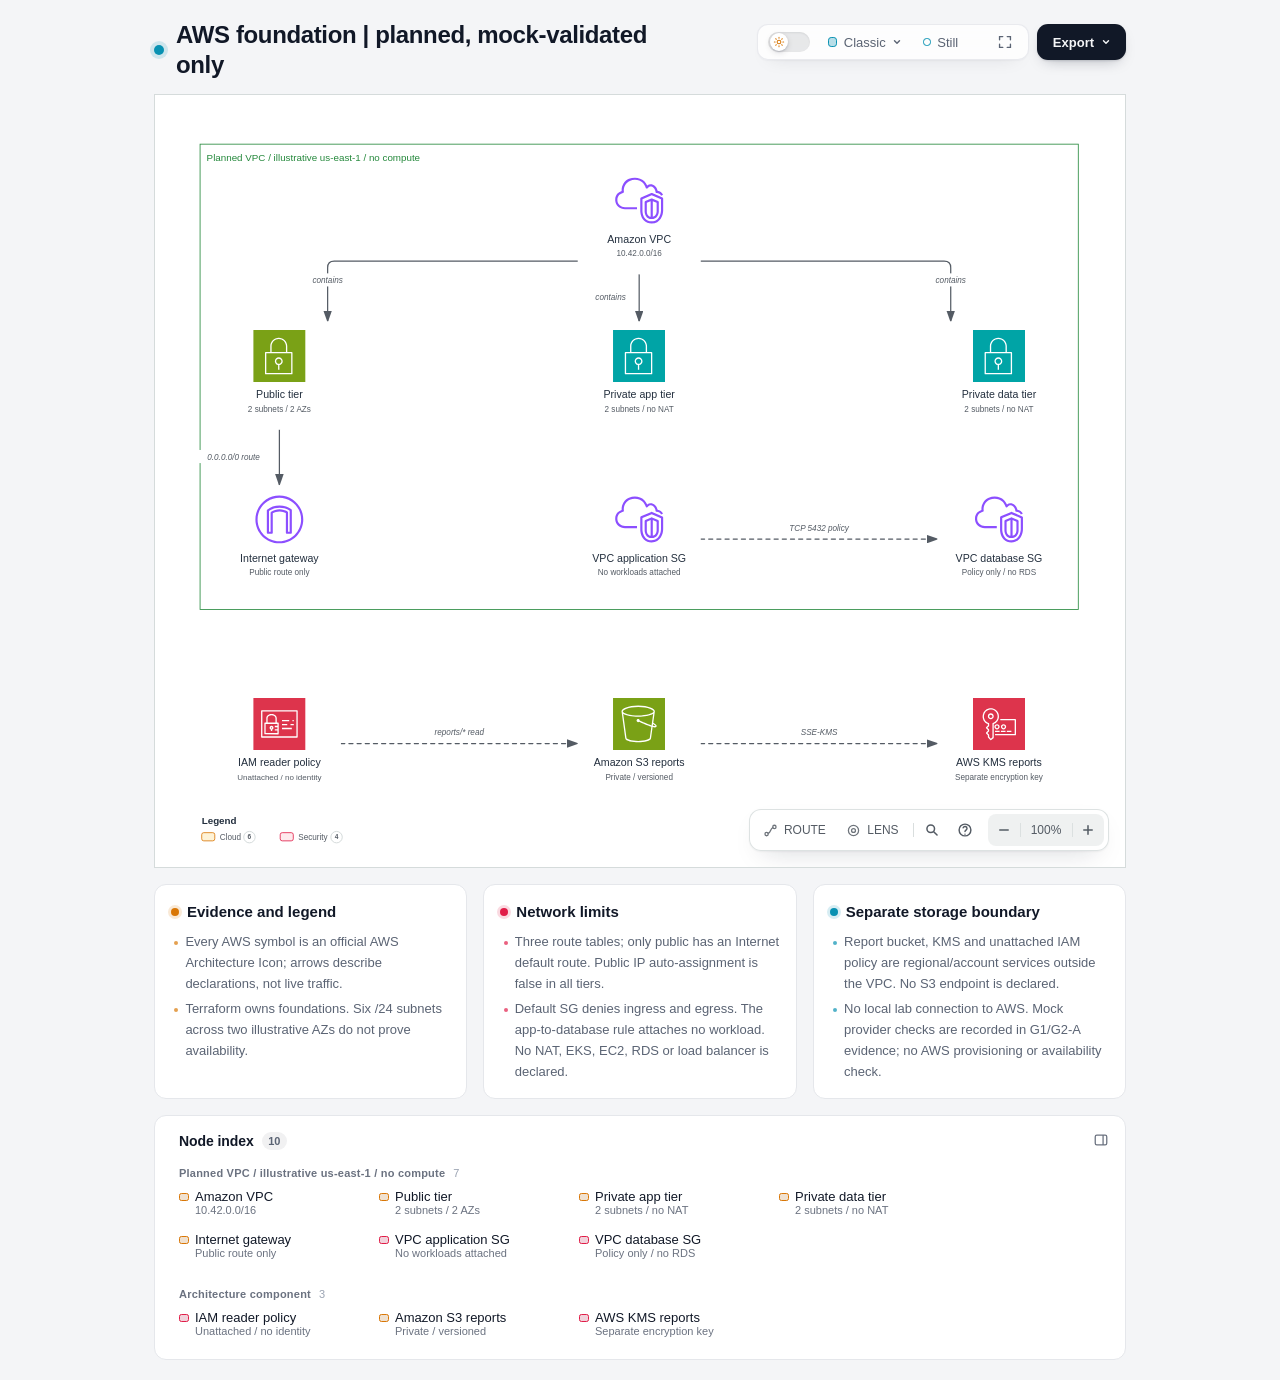
==== commit 579e9660: "feat(diagram): adopt AWS reference presentation" ====
--- a/docs/diagrams/public/aws.html
+++ b/docs/diagrams/public/aws.html
@@ -26,7 +26,7 @@
           try { theme = localStorage.getItem('archify-theme'); } catch (_) {}
         }
         if (theme !== 'light' && theme !== 'dark') {
-          theme = window.matchMedia('(prefers-color-scheme: light)').matches ? 'light' : 'dark';
+          theme = 'light';
         }
         document.documentElement.setAttribute('data-theme', theme);
       } catch (_) {}
@@ -5083,9 +5083,11 @@
       svg [data-node-id], svg [data-edge-from], svg [data-detail], svg [data-detail-anchor], svg [data-legend-hit], svg { transition: none !important; }
     }
   </style>
-<meta name="showcase-spec-sha256" content="2b25b4c981aee0c9a9af1a30b52cd6e5bada48c162c99ec68a3b21a4582eee8d">
+<meta name="showcase-spec-sha256" content="2c8809b7f1f5be5b7655d2b21de5db77d40427bc96f6c3d78ba1a18405dad25b">
 <meta name="showcase-icons-sha256" content="d8591668e36720499394c6c6f85d0cb2190013fd4b926ae062dad1e2591955de">
-<meta name="showcase-vendor-sha256" content="004dad80b039fb1ba3c9d1472a587407676d97a71fbec80ec2f1cd68de60f320">
+<meta name="showcase-vendor-sha256" content="0d4e168216751b7446a4eea3f8eb6e25fac4d53399344fb598b54aba320b4ce3">
+<meta name="showcase-style-sha256" content="443d18c0239a5530380ad005fa823fdaa9759620377effc4648635697fce8829">
+<meta name="showcase-builder-sha256" content="ed8abf93986c04110def45af2ce7b596c2aba65ea2c6e1da696b77b62a04bb9c"><style>html[data-preset] .diagram-container {background:#fff; border-radius:0; box-shadow:none;--panel:#fff; --panel-border:#d5dbdb; --text:#232f3e;--text-muted:#545b64; --text-dim:#687078;--toolbar-text:#545b64; --toolbar-hover:#eef2f4;}</style>
 <script type="application/json" id="archify-software-notices">"NOTICE\nArchify\nCopyright (c) 2026 tt-a1i (Archify)\nCopyright (c) 2025 Cocoon AI\n\nArchify is distributed under the Apache License, Version 2.0 (LICENSE),\nexcept where a file, package manifest, or third-party notice specifies otherwise.\nThe separately versioned DeepSeek Harness adapter remains MIT; its bundled\nSkill retains the license of the immutable source selected in release.json.\n\nCode and contributions received under the MIT License through pre-transition\ncommit 25cf37080fc8b1dbe758a4efc3935b55f3327083 remain available under their\noriginal terms. Previously published releases keep their existing licenses. The complete historical MIT\ncopyright and permission notice is preserved in LICENSE-MIT. This transition\ndoes not revoke existing MIT grants or assert a new patent grant on behalf\nof historical contributors.\n\nArchify originated from Cocoon-AI/architecture-diagram-generator:\nhttps://github.com/Cocoon-AI/architecture-diagram-generator\n\nThird-party components retain their own licenses; see THIRD_PARTY_NOTICES.md\nand the license files beside those components. Names and logos do not imply\nofficial endorsement, and the software license grants no general trademark\npermission.\n\nThese software licenses cover Archify's embedded runtime and templates, not\nownership of a user's authored content, business data, or source repository.\n\nLICENSE\n\n                                 Apache License\n                           Version 2.0, January 2004\n                        http://www.apache.org/licenses/\n\n   TERMS AND CONDITIONS FOR USE, REPRODUCTION, AND DISTRIBUTION\n\n   1. Definitions.\n\n      \"License\" shall mean the terms and conditions for use, reproduction,\n      and distribution as defined by Sections 1 through 9 of this document.\n\n      \"Licensor\" shall mean the copyright owner or entity authorized by\n      the copyright owner that is granting the License.\n\n      \"Legal Entity\" shall mean the union of the acting entity and all\n      other entities that control, are controlled by, or are under common\n      control with that entity. For the purposes of this definition,\n      \"control\" means (i) the power, direct or indirect, to cause the\n      direction or management of such entity, whether by contract or\n      otherwise, or (ii) ownership of fifty percent (50%) or more of the\n      outstanding shares, or (iii) beneficial ownership of such entity.\n\n      \"You\" (or \"Your\") shall mean an individual or Legal Entity\n      exercising permissions granted by this License.\n\n      \"Source\" form shall mean the preferred form for making modifications,\n      including but not limited to software source code, documentation\n      source, and configuration files.\n\n      \"Object\" form shall mean any form resulting from mechanical\n      transformation or translation of a Source form, including but\n      not limited to compiled object code, generated documentation,\n      and conversions to other media types.\n\n      \"Work\" shall mean the work of authorship, whether in Source or\n      Object form, made available under the License, as indicated by a\n      copyright notice that is included in or attached to the work\n      (an example is provided in the Appendix below).\n\n      \"Derivative Works\" shall mean any work, whether in Source or Object\n      form, that is based on (or derived from) the Work and for which the\n      editorial revisions, annotations, elaborations, or other modifications\n      represent, as a whole, an original work of authorship. For the purposes\n      of this License, Derivative Works shall not include works that remain\n      separable from, or merely link (or bind by name) to the interfaces of,\n      the Work and Derivative Works thereof.\n\n      \"Contribution\" shall mean any work of authorship, including\n      the original version of the Work and any modifications or additions\n      to that Work or Derivative Works thereof, that is intentionally\n      submitted to Licensor for inclusion in the Work by the copyright owner\n      or by an individual or Legal Entity authorized to submit on behalf of\n      the copyright owner. For the purposes of this definition, \"submitted\"\n      means any form of electronic, verbal, or written communication sent\n      to the Licensor or its representatives, including but not limited to\n      communication on electronic mailing lists, source code control systems,\n      and issue tracking systems that are managed by, or on behalf of, the\n      Licensor for the purpose of discussing and improving the Work, but\n      excluding communication that is conspicuously marked or otherwise\n      designated in writing by the copyright owner as \"Not a Contribution.\"\n\n      \"Contributor\" shall mean Licensor and any individual or Legal Entity\n      on behalf of whom a Contribution has been received by Licensor and\n      subsequently incorporated within the Work.\n\n   2. Grant of Copyright License. Subject to the terms and conditions of\n      this License, each Contributor hereby grants to You a perpetual,\n      worldwide, non-exclusive, no-charge, royalty-free, irrevocable\n      copyright license to reproduce, prepare Derivative Works of,\n      publicly display, publicly perform, sublicense, and distribute the\n      Work and such Derivative Works in Source or Object form.\n\n   3. Grant of Patent License. Subject to the terms and conditions of\n      this License, each Contributor hereby grants to You a perpetual,\n      worldwide, non-exclusive, no-charge, royalty-free, irrevocable\n      (except as stated in this section) patent license to make, have made,\n      use, offer to sell, sell, import, and otherwise transfer the Work,\n      where such license applies only to those patent claims licensable\n      by such Contributor that are necessarily infringed by their\n      Contribution(s) alone or by combination of their Contribution(s)\n      with the Work to which such Contribution(s) was submitted. If You\n      institute patent litigation against any entity (including a\n      cross-claim or counterclaim in a lawsuit) alleging that the Work\n      or a Contribution incorporated within the Work constitutes direct\n      or contributory patent infringement, then any patent licenses\n      granted to You under this License for that Work shall terminate\n      as of the date such litigation is filed.\n\n   4. Redistribution. You may reproduce and distribute copies of the\n      Work or Derivative Works thereof in any medium, with or without\n      modifications, and in Source or Object form, provided that You\n      meet the following conditions:\n\n      (a) You must give any other recipients of the Work or\n          Derivative Works a copy of this License; and\n\n      (b) You must cause any modified files to carry prominent notices\n          stating that You changed the files; and\n\n      (c) You must retain, in the Source form of any Derivative Works\n          that You distribute, all copyright, patent, trademark, and\n          attribution notices from the Source form of the Work,\n          excluding those notices that do not pertain to any part of\n          the Derivative Works; and\n\n      (d) If the Work includes a \"NOTICE\" text file as part of its\n          distribution, then any Derivative Works that You distribute must\n          include a readable copy of the attribution notices contained\n          within such NOTICE file, excluding those notices that do not\n          pertain to any part of the Derivative Works, in at least one\n          of the following places: within a NOTICE text file distributed\n          as part of the Derivative Works; within the Source form or\n          documentation, if provided along with the Derivative Works; or,\n          within a display generated by the Derivative Works, if and\n          wherever such third-party notices normally appear. The contents\n          of the NOTICE file are for informational purposes only and\n          do not modify the License. You may add Your own attribution\n          notices within Derivative Works that You distribute, alongside\n          or as an addendum to the NOTICE text from the Work, provided\n          that such additional attribution notices cannot be construed\n          as modifying the License.\n\n      You may add Your own copyright statement to Your modifications and\n      may provide additional or different license terms and conditions\n      for use, reproduction, or distribution of Your modifications, or\n      for any such Derivative Works as a whole, provided Your use,\n      reproduction, and distribution of the Work otherwise complies with\n      the conditions stated in this License.\n\n   5. Submission of Contributions. Unless You explicitly state otherwise,\n      any Contribution intentionally submitted for inclusion in the Work\n      by You to the Licensor shall be under the terms and conditions of\n      this License, without any additional terms or conditions.\n      Notwithstanding the above, nothing herein shall supersede or modify\n      the terms of any separate license agreement you may have executed\n      with Licensor regarding such Contributions.\n\n   6. Trademarks. This License does not grant permission to use the trade\n      names, trademarks, service marks, or product names of the Licensor,\n      except as required for reasonable and customary use in describing the\n      origin of the Work and reproducing the content of the NOTICE file.\n\n   7. Disclaimer of Warranty. Unless required by applicable law or\n      agreed to in writing, Licensor provides the Work (and each\n      Contributor provides its Contributions) on an \"AS IS\" BASIS,\n      WITHOUT WARRANTIES OR CONDITIONS OF ANY KIND, either express or\n      implied, including, without limitation, any warranties or conditions\n      of TITLE, NON-INFRINGEMENT, MERCHANTABILITY, or FITNESS FOR A\n      PARTICULAR PURPOSE. You are solely responsible for determining the\n      appropriateness of using or redistributing the Work and assume any\n      risks associated with Your exercise of permissions under this License.\n\n   8. Limitation of Liability. In no event and under no legal theory,\n      whether in tort (including negligence), contract, or otherwise,\n      unless required by applicable law (such as deliberate and grossly\n      negligent acts) or agreed to in writing, shall any Contributor be\n      liable to You for damages, including any direct, indirect, special,\n      incidental, or consequential damages of any character arising as a\n      result of this License or out of the use or inability to use the\n      Work (including but not limited to damages for loss of goodwill,\n      work stoppage, computer failure or malfunction, or any and all\n      other commercial damages or losses), even if such Contributor\n      has been advised of the possibility of such damages.\n\n   9. Accepting Warranty or Additional Liability. While redistributing\n      the Work or Derivative Works thereof, You may choose to offer,\n      and charge a fee for, acceptance of support, warranty, indemnity,\n      or other liability obligations and/or rights consistent with this\n      License. However, in accepting such obligations, You may act only\n      on Your own behalf and on Your sole responsibility, not on behalf\n      of any other Contributor, and only if You agree to indemnify,\n      defend, and hold each Contributor harmless for any liability\n      incurred by, or claims asserted against, such Contributor by reason\n      of your accepting any such warranty or additional liability.\n\n   END OF TERMS AND CONDITIONS\n\n   APPENDIX: How to apply the Apache License to your work.\n\n      To apply the Apache License to your work, attach the following\n      boilerplate notice, with the fields enclosed by brackets \"[]\"\n      replaced with your own identifying information. (Don't include\n      the brackets!)  The text should be enclosed in the appropriate\n      comment syntax for the file format. We also recommend that a\n      file or class name and description of purpose be included on the\n      same \"printed page\" as the copyright notice for easier\n      identification within third-party archives.\n\n   Copyright [yyyy] [name of copyright owner]\n\n   Licensed under the Apache License, Version 2.0 (the \"License\");\n   you may not use this file except in compliance with the License.\n   You may obtain a copy of the License at\n\n       http://www.apache.org/licenses/LICENSE-2.0\n\n   Unless required by applicable law or agreed to in writing, software\n   distributed under the License is distributed on an \"AS IS\" BASIS,\n   WITHOUT WARRANTIES OR CONDITIONS OF ANY KIND, either express or implied.\n   See the License for the specific language governing permissions and\n   limitations under the License.\n\nLICENSE-MIT\nMIT License\n\nCopyright (c) 2026 tt-a1i (Archify)\nCopyright (c) 2025 Cocoon AI\n\nPermission is hereby granted, free of charge, to any person obtaining a copy\nof this software and associated documentation files (the \"Software\"), to deal\nin the Software without restriction, including without limitation the rights\nto use, copy, modify, merge, publish, distribute, sublicense, and/or sell\ncopies of the Software, and to permit persons to whom the Software is\nfurnished to do so, subject to the following conditions:\n\nThe above copyright notice and this permission notice shall be included in all\ncopies or substantial portions of the Software.\n\nTHE SOFTWARE IS PROVIDED \"AS IS\", WITHOUT WARRANTY OF ANY KIND, EXPRESS OR\nIMPLIED, INCLUDING BUT NOT LIMITED TO THE WARRANTIES OF MERCHANTABILITY,\nFITNESS FOR A PARTICULAR PURPOSE AND NONINFRINGEMENT. IN NO EVENT SHALL THE\nAUTHORS OR COPYRIGHT HOLDERS BE LIABLE FOR ANY CLAIM, DAMAGES OR OTHER\nLIABILITY, WHETHER IN AN ACTION OF CONTRACT, TORT OR OTHERWISE, ARISING FROM,\nOUT OF OR IN CONNECTION WITH THE SOFTWARE OR THE USE OR OTHER DEALINGS IN THE\nSOFTWARE.\n\nTHIRD_PARTY_NOTICES.md\n# Third-party notices\n\nArchify includes optional vector data for third-party brand marks. These marks\nare provided only to identify technologies and services in user-authored\ndiagrams. Their inclusion does not imply sponsorship, endorsement, partnership,\nor affiliation with Archify.\n\nArchify's license and historical MIT grants are described in LICENSE, NOTICE,\nand LICENSE-MIT. The software license does not\nreplace the copyright licenses, trademark policies, or brand guidelines that\napply to third-party marks. Users are responsible for confirming that their\nparticular use is permitted.\n\n## Simple Icons\n\nMost of the built-in vector paths and their metadata were generated from\n[Simple Icons 16.28.0](https://github.com/simple-icons/simple-icons/tree/16.28.0).\nSimple Icons makes its collection work available under\n[CC0 1.0 Universal](https://github.com/simple-icons/simple-icons/blob/16.28.0/LICENSE.md).\n\nAs Simple Icons explains in its\n[disclaimer](https://github.com/simple-icons/simple-icons/blob/16.28.0/DISCLAIMER.md),\nCC0 for the collection does not mean that every underlying icon is CC0. License\nand brand-guideline metadata may be incomplete or change over time. The absence\nof an individual license entry is not a grant of permission.\n\nArchify embeds the selected icons as vector-path data and may render them in a\nuser-selected color. The following individual licenses were recorded in the\npinned Simple Icons 16.28.0 metadata:\n\n| Mark | Recorded source | Recorded license | Archify treatment |\n|---|---|---|---|\n| Angular | [Angular press kit](https://angular.dev/press-kit) | [`CC-BY-4.0`](https://creativecommons.org/licenses/by/4.0/) | Embedded as vector-path data; color may be changed by the authored diagram. |\n| Apache Airflow | [Apache logos](https://apache.org/logos) | [`Apache-2.0`](https://www.apache.org/licenses/LICENSE-2.0) | Embedded as vector-path data; Apache trademarks remain subject to the [ASF trademark policy](https://www.apache.org/foundation/marks/). |\n| Apache Kafka | [Apache logos](https://apache.org/logos) | [`Apache-2.0`](https://www.apache.org/licenses/LICENSE-2.0) | Embedded as vector-path data; Apache trademarks remain subject to the [ASF trademark policy](https://www.apache.org/foundation/marks/). |\n| .NET | [.NET brand repository](https://github.com/dotnet/brand/blob/c7d0f51b8ec59531332d05fb27a5b758a7a3d689/logo/dotnet-logo.svg) | [`CC0-1.0`](https://creativecommons.org/publicdomain/zero/1.0/) | Embedded as vector-path data; color may be changed by the authored diagram. |\n| JavaScript | [JS community logo](https://github.com/voodootikigod/logo.js/blob/1544bdeed6d618a6cfe4f0650d04ab8d9cfa76d9/js.svg) | [`MIT`](https://github.com/voodootikigod/logo.js/blob/1544bdeed6d618a6cfe4f0650d04ab8d9cfa76d9/LICENSE) | Embedded as vector-path data; color may be changed by the authored diagram. |\n| Jenkins | [Jenkins artwork source](https://get.jenkins.io/art/) | [`CC-BY-SA-3.0`](https://creativecommons.org/licenses/by-sa/3.0/) | Embedded as vector-path data; color may be changed by the authored diagram. Jenkins retains its trademark rights. |\n| Rust | [Rust project](https://www.rust-lang.org) | [`CC-BY-SA-4.0`](https://creativecommons.org/licenses/by-sa/4.0/) | Embedded as vector-path data; color may be changed by the authored diagram. See the [Rust media guide](https://www.rust-lang.org/policies/media-guide). |\n| Vue.js | [Vue logo source](https://github.com/vuejs/art/blob/a1c78b74569b70a25300925b4eacfefcc143b8f6/logo.svg) | [`CC-BY-NC-SA-4.0`](https://creativecommons.org/licenses/by-nc-sa/4.0/) | Embedded as vector-path data; color may be changed by the authored diagram. The non-commercial and share-alike conditions remain applicable; see the [Vue artwork terms](https://github.com/vuejs/art/blob/a1c78b74569b70a25300925b4eacfefcc143b8f6/README.md). |\n\nThe source, guideline, and known license fields for every packaged mark are\npreserved in `renderers/shared/generated-brand-marks.mjs`.\n\n## OpenAI mark\n\nThe OpenAI vector path is recorded from the\n[OpenAI brand guidelines](https://openai.com/brand/), not from Simple Icons.\nUse remains subject to those current guidelines and any applicable trademark\nrights. Its inclusion does not state or imply endorsement by OpenAI.\n\n## JetBrains Mono\n\nDelivered Archify viewer artifacts embed the JetBrains Mono variable font\nsubsets served by Google Fonts. For characters covered by these subsets, font\nselection does not depend on a network request or a locally installed copy.\nUncovered characters (including CJK) still use the system fallback stack;\nbrowser and operating-system rasterization can differ.\nJetBrains Mono is maintained at\n[github.com/JetBrains/JetBrainsMono](https://github.com/JetBrains/JetBrainsMono)\nand is distributed under the SIL Open Font License 1.1. The complete license\ntext is preserved in `assets/JetBrainsMono-OFL.txt` in the packaged Skill and\nin the font CSS carried by standalone HTML and SVG exports.\n\n## Pele\n\nThe explainer renders Mermaid chart fences with an unmodified subset of\n[Pele 1.3.0](https://github.com/obsidianmd/pele), copyright (c) 2026 kepano,\ndistributed under the MIT License. The subset and its license text are in\n`explainer/vendor/pele/` in the packaged Skill. Charts are rendered to static\nSVG when a page is built; delivered pages contain no Pele code.\n\n## No additional rights granted\n\nBrand names, logos, and trademarks remain the property of their respective\nowners. This notice records provenance and known terms; it does not grant rights\nthat Archify does not hold, and it does not state that every packaged mark has\nbeen cleared for every commercial, promotional, or redistributive use."</script>
 </head>
 <body>
@@ -5206,7 +5208,7 @@
     <!-- Main Diagram -->
     <div class="diagram-container" data-detail-level="read"
          data-preset-badge-editorial-plate="ARCHIFY / PLATE 04">
-      <svg viewBox="0 0 1172 846" role="img" lang="en" aria-labelledby="archify-diagram-title archify-diagram-description" data-animation="trace" data-preset="classic" data-quality-profile="showcase" data-node-ui="" data-reader-fit="intrinsic-height" data-reader-min-text="7.5" data-reader-primary-text="14">
+      <svg data-aws-style="reference" data-atlas-view="aws" viewBox="0 0 1152 910" role="img" lang="en" aria-labelledby="archify-diagram-title archify-diagram-description" data-animation="trace" data-preset="classic" data-quality-profile="showcase" data-node-ui="" data-reader-fit="intrinsic-height" data-reader-min-text="7.5" data-reader-primary-text="14">
         <title id="archify-diagram-title">AWS foundation | planned, mock-validated only</title>
         <desc id="archify-diagram-description">An architecture diagram generated by Archify.</desc>
         <!-- Definitions -->
@@ -5253,188 +5255,251 @@
         <rect width="100%" height="100%" fill="url(#grid)" />
 
         <!-- Boundaries (behind everything) -->
-        <rect data-graph-role="structural-frame" data-composition-frame-kind="region" data-composition-frame-id="0" data-composition-frame-label="Planned VPC / illustrative us-east-1 / no compute" x="18" y="46" width="1114" height="502" rx="12" class="c-region" stroke-width="1"/>
+        <rect data-graph-role="structural-frame" data-composition-frame-kind="region" data-composition-frame-id="0" data-composition-frame-label="Planned VPC / illustrative us-east-1 / no compute" x="38" y="43" width="1074" height="569" rx="12" class="c-region" stroke-width="1"/>
 
         <!-- Connection paths (before components for correct z-order) -->
         <g data-graph-role="automatic-crossover" style="--step:0">
-          <path data-graph-role="automatic-crossover-underlay" d="M 480 122 L 222 122 Q 214 122 214 130 L 214 260" fill="none" stroke="var(--mask)" stroke-width="5.5" stroke-linecap="round" stroke-linejoin="round" pointer-events="none"/>
-          <path data-edge-from="vpc" data-edge-to="public" data-edge-label="contains" data-edge-key="0" data-composition-points="480,122;214,122;214,260" data-composition-crossover="halo" data-composition-independent="true" d="M 480 122 L 222 122 Q 214 122 214 130 L 214 260" class="a-default" data-animate="edge" style="--step:0" stroke-width="1.5" marker-end="url(#arrowhead)"/>
+          <path data-graph-role="automatic-crossover-underlay" d="M 500 186 L 202 186 Q 194 186 194 194 L 194 260" fill="none" stroke="var(--mask)" stroke-width="5.5" stroke-linecap="round" stroke-linejoin="round" pointer-events="none"/>
+          <path data-edge-from="vpc" data-edge-to="public" data-edge-label="contains" data-edge-key="0" data-composition-points="500,186;194,186;194,260" data-composition-crossover="halo" data-composition-independent="true" d="M 500 186 L 202 186 Q 194 186 194 194 L 194 260" class="a-default" data-animate="edge" style="--step:0" stroke-width="1.5" marker-end="url(#arrowhead)"/>
         </g>
         <g data-graph-role="automatic-crossover" style="--step:1">
-          <path data-graph-role="automatic-crossover-underlay" d="M 575 138 L 575 260" fill="none" stroke="var(--mask)" stroke-width="5.5" stroke-linecap="round" stroke-linejoin="round" pointer-events="none"/>
-          <path data-edge-from="vpc" data-edge-to="app" data-edge-label="contains" data-edge-key="1" data-composition-points="575,138;575,260" data-composition-crossover="halo" data-composition-independent="true" d="M 575 138 L 575 260" class="a-default" data-animate="edge" style="--step:1" stroke-width="1.5" marker-end="url(#arrowhead)"/>
+          <path data-graph-role="automatic-crossover-underlay" d="M 575 202 L 575 260" fill="none" stroke="var(--mask)" stroke-width="5.5" stroke-linecap="round" stroke-linejoin="round" pointer-events="none"/>
+          <path data-edge-from="vpc" data-edge-to="app" data-edge-label="contains" data-edge-key="1" data-composition-points="575,202;575,260" data-composition-crossover="halo" data-composition-independent="true" d="M 575 202 L 575 260" class="a-default" data-animate="edge" style="--step:1" stroke-width="1.5" marker-end="url(#arrowhead)"/>
         </g>
         <g data-graph-role="automatic-crossover" style="--step:2">
-          <path data-graph-role="automatic-crossover-underlay" d="M 670 122 L 928 122 Q 936 122 936 130 L 936 260" fill="none" stroke="var(--mask)" stroke-width="5.5" stroke-linecap="round" stroke-linejoin="round" pointer-events="none"/>
-          <path data-edge-from="vpc" data-edge-to="data" data-edge-label="contains" data-edge-key="2" data-composition-points="670,122;936,122;936,260" data-composition-crossover="halo" data-composition-independent="true" d="M 670 122 L 928 122 Q 936 122 936 130 L 936 260" class="a-default" data-animate="edge" style="--step:2" stroke-width="1.5" marker-end="url(#arrowhead)"/>
+          <path data-graph-role="automatic-crossover-underlay" d="M 650 186 L 948 186 Q 956 186 956 194 L 956 260" fill="none" stroke="var(--mask)" stroke-width="5.5" stroke-linecap="round" stroke-linejoin="round" pointer-events="none"/>
+          <path data-edge-from="vpc" data-edge-to="data" data-edge-label="contains" data-edge-key="2" data-composition-points="650,186;956,186;956,260" data-composition-crossover="halo" data-composition-independent="true" d="M 650 186 L 948 186 Q 956 186 956 194 L 956 260" class="a-default" data-animate="edge" style="--step:2" stroke-width="1.5" marker-end="url(#arrowhead)"/>
         </g>
         <g data-graph-role="automatic-crossover" style="--step:3">
-          <path data-graph-role="automatic-crossover-underlay" d="M 135 328 L 135 460" fill="none" stroke="var(--mask)" stroke-width="5.5" stroke-linecap="round" stroke-linejoin="round" pointer-events="none"/>
-          <path data-edge-from="public" data-edge-to="igw" data-edge-label="0.0.0.0/0 route" data-edge-key="3" data-composition-points="135,328;135,460" data-composition-crossover="halo" data-composition-independent="true" d="M 135 328 L 135 460" class="a-default" data-animate="edge" style="--step:3" stroke-width="1.5" marker-end="url(#arrowhead)"/>
+          <path data-graph-role="automatic-crossover-underlay" d="M 135 392 L 135 460" fill="none" stroke="var(--mask)" stroke-width="5.5" stroke-linecap="round" stroke-linejoin="round" pointer-events="none"/>
+          <path data-edge-from="public" data-edge-to="igw" data-edge-label="0.0.0.0/0 route" data-edge-key="3" data-composition-points="135,392;135,460" data-composition-crossover="halo" data-composition-independent="true" d="M 135 392 L 135 460" class="a-default" data-animate="edge" style="--step:3" stroke-width="1.5" marker-end="url(#arrowhead)"/>
         </g>
         <g data-graph-role="automatic-crossover" style="--step:4">
-          <path data-graph-role="automatic-crossover-underlay" d="M 670 494 L 920 494" fill="none" stroke="var(--mask)" stroke-width="5.5" stroke-linecap="round" stroke-linejoin="round" pointer-events="none"/>
-          <path data-edge-from="app_sg" data-edge-to="db_sg" data-edge-label="TCP 5432 policy" data-edge-key="4" data-composition-points="670,494;920,494" data-composition-crossover="halo" data-composition-independent="true" d="M 670 494 L 920 494" class="a-security" data-animate="edge" style="--step:4" stroke-width="1.5" marker-end="url(#arrowhead-security)"/>
+          <path data-graph-role="automatic-crossover-underlay" d="M 650 526 L 940 526" fill="none" stroke="var(--mask)" stroke-width="5.5" stroke-linecap="round" stroke-linejoin="round" pointer-events="none"/>
+          <path data-edge-from="app_sg" data-edge-to="db_sg" data-edge-label="TCP 5432 policy" data-edge-key="4" data-composition-points="650,526;940,526" data-composition-crossover="halo" data-composition-independent="true" d="M 650 526 L 940 526" class="a-security" data-animate="edge" style="--step:4" stroke-width="1.5" marker-end="url(#arrowhead-security)"/>
         </g>
         <g data-graph-role="automatic-crossover" style="--step:5">
-          <path data-graph-role="automatic-crossover-underlay" d="M 230 744 L 480 744" fill="none" stroke="var(--mask)" stroke-width="5.5" stroke-linecap="round" stroke-linejoin="round" pointer-events="none"/>
-          <path data-edge-from="reader" data-edge-to="reports" data-edge-label="reports/* read" data-edge-key="5" data-composition-points="230,744;480,744" data-composition-crossover="halo" data-composition-independent="true" d="M 230 744 L 480 744" class="a-security" data-animate="edge" style="--step:5" stroke-width="1.5" marker-end="url(#arrowhead-security)"/>
+          <path data-graph-role="automatic-crossover-underlay" d="M 210 776 L 500 776" fill="none" stroke="var(--mask)" stroke-width="5.5" stroke-linecap="round" stroke-linejoin="round" pointer-events="none"/>
+          <path data-edge-from="reader" data-edge-to="reports" data-edge-label="reports/* read" data-edge-key="5" data-composition-points="210,776;500,776" data-composition-crossover="halo" data-composition-independent="true" d="M 210 776 L 500 776" class="a-security" data-animate="edge" style="--step:5" stroke-width="1.5" marker-end="url(#arrowhead-security)"/>
         </g>
         <g data-graph-role="automatic-crossover" style="--step:6">
-          <path data-graph-role="automatic-crossover-underlay" d="M 670 744 L 920 744" fill="none" stroke="var(--mask)" stroke-width="5.5" stroke-linecap="round" stroke-linejoin="round" pointer-events="none"/>
-          <path data-edge-from="reports" data-edge-to="report_kms" data-edge-label="SSE-KMS" data-edge-key="6" data-composition-points="670,744;920,744" data-composition-crossover="halo" data-composition-independent="true" d="M 670 744 L 920 744" class="a-security" data-animate="edge" style="--step:6" stroke-width="1.5" marker-end="url(#arrowhead-security)"/>
+          <path data-graph-role="automatic-crossover-underlay" d="M 650 776 L 940 776" fill="none" stroke="var(--mask)" stroke-width="5.5" stroke-linecap="round" stroke-linejoin="round" pointer-events="none"/>
+          <path data-edge-from="reports" data-edge-to="report_kms" data-edge-label="SSE-KMS" data-edge-key="6" data-composition-points="650,776;940,776" data-composition-crossover="halo" data-composition-independent="true" d="M 650 776 L 940 776" class="a-security" data-animate="edge" style="--step:6" stroke-width="1.5" marker-end="url(#arrowhead-security)"/>
         </g>
 
         <!-- Components -->
         <g id="node-vpc" data-node-id="vpc" data-node-label="Amazon VPC" tabindex="0" role="button" aria-label="Focus Amazon VPC, 10.42.0.0/16, Planned VPC / illustrative us-east-1 / no compute" aria-pressed="false" data-node-kind="cloud" data-node-sublabel="10.42.0.0/16" data-node-tag="AWS planned" data-node-context="Planned VPC / illustrative us-east-1 / no compute">
           <title>Amazon VPC · 10.42.0.0/16 · Planned VPC / illustrative us-east-1 / no compute · AWS planned</title>
-          <rect x="480" y="70" width="190" height="68" rx="8" class="c-mask"/>
-          <rect x="480" y="70" width="190" height="68" rx="8" class="c-cloud" data-animate="node" style="--step:0" stroke-width="1.5"/>
-          
-          <text data-node-label="" data-detail-anchor="" x="575" y="102" class="t-primary" font-size="11" font-weight="600" text-anchor="middle">Amazon VPC</text>
-        <text data-detail="context" x="575" y="118" class="t-muted" font-size="9" text-anchor="middle">10.42.0.0/16</text>
-        <text data-detail="fine" x="575" y="130" class="t-cloud" font-size="7" text-anchor="middle">AWS planned</text>
-        <image data-aws-icon="assets/aws/vpc.svg" x="643" y="75" width="20" height="20" preserveAspectRatio="xMidYMid meet" href="[data-uri]"/></g>
+          <rect x="500" y="70" width="150" height="132" rx="8" class="c-mask"/>
+          <rect x="500" y="70" width="150" height="132" rx="8" class="c-cloud atlas-node atlas-aws" data-animate="node" style="--step:0" stroke-width="1.5"/>
+          <image data-aws-icon="assets/aws/vpc.svg" x="543.0" y="80" width="64" height="64" preserveAspectRatio="xMidYMid meet" href="[data-uri]"/>
+          <text data-node-label="" data-detail-anchor="" x="575" y="164" class="t-primary" font-size="13" font-weight="400" text-anchor="middle">Amazon VPC</text>
+        <text data-detail="context" x="575" y="180" class="t-muted" font-size="10" text-anchor="middle">10.42.0.0/16</text>
+        <text data-detail="fine" x="575" y="194" class="t-cloud" font-size="7" text-anchor="middle">AWS planned</text>
+        </g>
 
         <g id="node-public" data-node-id="public" data-node-label="Public tier" tabindex="0" role="button" aria-label="Focus Public tier, 2 subnets / 2 AZs, Planned VPC / illustrative us-east-1 / no compute" aria-pressed="false" data-node-kind="cloud" data-node-sublabel="2 subnets / 2 AZs" data-node-tag="AWS planned" data-node-context="Planned VPC / illustrative us-east-1 / no compute">
           <title>Public tier · 2 subnets / 2 AZs · Planned VPC / illustrative us-east-1 / no compute · AWS planned</title>
-          <rect x="40" y="260" width="190" height="68" rx="8" class="c-mask"/>
-          <rect x="40" y="260" width="190" height="68" rx="8" class="c-cloud" data-animate="node" style="--step:1" stroke-width="1.5"/>
-          
-          <text data-node-label="" data-detail-anchor="" x="135" y="292" class="t-primary" font-size="11" font-weight="600" text-anchor="middle">Public tier</text>
-        <text data-detail="context" x="135" y="308" class="t-muted" font-size="9" text-anchor="middle">2 subnets / 2 AZs</text>
-        <text data-detail="fine" x="135" y="320" class="t-cloud" font-size="7" text-anchor="middle">AWS planned</text>
-        <image data-aws-icon="assets/aws/public-subnet.svg" x="203" y="265" width="20" height="20" preserveAspectRatio="xMidYMid meet" href="[data-uri]"/></g>
+          <rect x="60" y="260" width="150" height="132" rx="8" class="c-mask"/>
+          <rect x="60" y="260" width="150" height="132" rx="8" class="c-cloud atlas-node atlas-aws" data-animate="node" style="--step:1" stroke-width="1.5"/>
+          <image data-aws-icon="assets/aws/public-subnet.svg" x="103.0" y="270" width="64" height="64" preserveAspectRatio="xMidYMid meet" href="[data-uri]"/>
+          <text data-node-label="" data-detail-anchor="" x="135" y="354" class="t-primary" font-size="13" font-weight="400" text-anchor="middle">Public tier</text>
+        <text data-detail="context" x="135" y="370" class="t-muted" font-size="10" text-anchor="middle">2 subnets / 2 AZs</text>
+        <text data-detail="fine" x="135" y="384" class="t-cloud" font-size="7" text-anchor="middle">AWS planned</text>
+        </g>
 
         <g id="node-app" data-node-id="app" data-node-label="Private app tier" tabindex="0" role="button" aria-label="Focus Private app tier, 2 subnets / no NAT, Planned VPC / illustrative us-east-1 / no compute" aria-pressed="false" data-node-kind="cloud" data-node-sublabel="2 subnets / no NAT" data-node-tag="AWS planned" data-node-context="Planned VPC / illustrative us-east-1 / no compute">
           <title>Private app tier · 2 subnets / no NAT · Planned VPC / illustrative us-east-1 / no compute · AWS planned</title>
-          <rect x="480" y="260" width="190" height="68" rx="8" class="c-mask"/>
-          <rect x="480" y="260" width="190" height="68" rx="8" class="c-cloud" data-animate="node" style="--step:2" stroke-width="1.5"/>
-          
-          <text data-node-label="" data-detail-anchor="" x="575" y="292" class="t-primary" font-size="11" font-weight="600" text-anchor="middle">Private app tier</text>
-        <text data-detail="context" x="575" y="308" class="t-muted" font-size="9" text-anchor="middle">2 subnets / no NAT</text>
-        <text data-detail="fine" x="575" y="320" class="t-cloud" font-size="7" text-anchor="middle">AWS planned</text>
-        <image data-aws-icon="assets/aws/private-subnet.svg" x="643" y="265" width="20" height="20" preserveAspectRatio="xMidYMid meet" href="[data-uri]"/></g>
+          <rect x="500" y="260" width="150" height="132" rx="8" class="c-mask"/>
+          <rect x="500" y="260" width="150" height="132" rx="8" class="c-cloud atlas-node atlas-aws" data-animate="node" style="--step:2" stroke-width="1.5"/>
+          <image data-aws-icon="assets/aws/private-subnet.svg" x="543.0" y="270" width="64" height="64" preserveAspectRatio="xMidYMid meet" href="[data-uri]"/>
+          <text data-node-label="" data-detail-anchor="" x="575" y="354" class="t-primary" font-size="13" font-weight="400" text-anchor="middle">Private app tier</text>
+        <text data-detail="context" x="575" y="370" class="t-muted" font-size="10" text-anchor="middle">2 subnets / no NAT</text>
+        <text data-detail="fine" x="575" y="384" class="t-cloud" font-size="7" text-anchor="middle">AWS planned</text>
+        </g>
 
         <g id="node-data" data-node-id="data" data-node-label="Private data tier" tabindex="0" role="button" aria-label="Focus Private data tier, 2 subnets / no NAT, Planned VPC / illustrative us-east-1 / no compute" aria-pressed="false" data-node-kind="cloud" data-node-sublabel="2 subnets / no NAT" data-node-tag="AWS planned" data-node-context="Planned VPC / illustrative us-east-1 / no compute">
           <title>Private data tier · 2 subnets / no NAT · Planned VPC / illustrative us-east-1 / no compute · AWS planned</title>
-          <rect x="920" y="260" width="190" height="68" rx="8" class="c-mask"/>
-          <rect x="920" y="260" width="190" height="68" rx="8" class="c-cloud" data-animate="node" style="--step:3" stroke-width="1.5"/>
-          
-          <text data-node-label="" data-detail-anchor="" x="1015" y="292" class="t-primary" font-size="11" font-weight="600" text-anchor="middle">Private data tier</text>
-        <text data-detail="context" x="1015" y="308" class="t-muted" font-size="9" text-anchor="middle">2 subnets / no NAT</text>
-        <text data-detail="fine" x="1015" y="320" class="t-cloud" font-size="7" text-anchor="middle">AWS planned</text>
-        <image data-aws-icon="assets/aws/private-subnet.svg" x="1083" y="265" width="20" height="20" preserveAspectRatio="xMidYMid meet" href="[data-uri]"/></g>
+          <rect x="940" y="260" width="150" height="132" rx="8" class="c-mask"/>
+          <rect x="940" y="260" width="150" height="132" rx="8" class="c-cloud atlas-node atlas-aws" data-animate="node" style="--step:3" stroke-width="1.5"/>
+          <image data-aws-icon="assets/aws/private-subnet.svg" x="983.0" y="270" width="64" height="64" preserveAspectRatio="xMidYMid meet" href="[data-uri]"/>
+          <text data-node-label="" data-detail-anchor="" x="1015" y="354" class="t-primary" font-size="13" font-weight="400" text-anchor="middle">Private data tier</text>
+        <text data-detail="context" x="1015" y="370" class="t-muted" font-size="10" text-anchor="middle">2 subnets / no NAT</text>
+        <text data-detail="fine" x="1015" y="384" class="t-cloud" font-size="7" text-anchor="middle">AWS planned</text>
+        </g>
 
         <g id="node-igw" data-node-id="igw" data-node-label="Internet gateway" tabindex="0" role="button" aria-label="Focus Internet gateway, Public route only, Planned VPC / illustrative us-east-1 / no compute" aria-pressed="false" data-node-kind="cloud" data-node-sublabel="Public route only" data-node-tag="AWS planned" data-node-context="Planned VPC / illustrative us-east-1 / no compute">
           <title>Internet gateway · Public route only · Planned VPC / illustrative us-east-1 / no compute · AWS planned</title>
-          <rect x="40" y="460" width="190" height="68" rx="8" class="c-mask"/>
-          <rect x="40" y="460" width="190" height="68" rx="8" class="c-cloud" data-animate="node" style="--step:4" stroke-width="1.5"/>
-          
-          <text data-node-label="" data-detail-anchor="" x="135" y="492" class="t-primary" font-size="11" font-weight="600" text-anchor="middle">Internet gateway</text>
-        <text data-detail="context" x="135" y="508" class="t-muted" font-size="9" text-anchor="middle">Public route only</text>
-        <text data-detail="fine" x="135" y="520" class="t-cloud" font-size="7" text-anchor="middle">AWS planned</text>
-        <image data-aws-icon="assets/aws/igw.svg" x="203" y="465" width="20" height="20" preserveAspectRatio="xMidYMid meet" href="[data-uri]"/></g>
+          <rect x="60" y="460" width="150" height="132" rx="8" class="c-mask"/>
+          <rect x="60" y="460" width="150" height="132" rx="8" class="c-cloud atlas-node atlas-aws" data-animate="node" style="--step:4" stroke-width="1.5"/>
+          <image data-aws-icon="assets/aws/igw.svg" x="103.0" y="470" width="64" height="64" preserveAspectRatio="xMidYMid meet" href="[data-uri]"/>
+          <text data-node-label="" data-detail-anchor="" x="135" y="554" class="t-primary" font-size="13" font-weight="400" text-anchor="middle">Internet gateway</text>
+        <text data-detail="context" x="135" y="570" class="t-muted" font-size="10" text-anchor="middle">Public route only</text>
+        <text data-detail="fine" x="135" y="584" class="t-cloud" font-size="7" text-anchor="middle">AWS planned</text>
+        </g>
 
         <g id="node-app_sg" data-node-id="app_sg" data-node-label="VPC application SG" tabindex="0" role="button" aria-label="Focus VPC application SG, No workloads attached, Planned VPC / illustrative us-east-1 / no compute" aria-pressed="false" data-node-kind="security" data-node-sublabel="No workloads attached" data-node-tag="AWS planned" data-node-context="Planned VPC / illustrative us-east-1 / no compute">
           <title>VPC application SG · No workloads attached · Planned VPC / illustrative us-east-1 / no compute · AWS planned</title>
-          <rect x="480" y="460" width="190" height="68" rx="8" class="c-mask"/>
-          <rect x="480" y="460" width="190" height="68" rx="8" class="c-security" data-animate="node" style="--step:4" stroke-width="1.5"/>
-          
-          <text data-node-label="" data-detail-anchor="" x="575" y="492" class="t-primary" font-size="11" font-weight="600" text-anchor="middle">VPC application SG</text>
-        <text data-detail="context" x="575" y="508" class="t-muted" font-size="9" text-anchor="middle">No workloads attached</text>
-        <text data-detail="fine" x="575" y="520" class="t-security" font-size="7" text-anchor="middle">AWS planned</text>
-        <image data-aws-icon="assets/aws/vpc.svg" x="643" y="465" width="20" height="20" preserveAspectRatio="xMidYMid meet" href="[data-uri]"/></g>
+          <rect x="500" y="460" width="150" height="132" rx="8" class="c-mask"/>
+          <rect x="500" y="460" width="150" height="132" rx="8" class="c-security atlas-node atlas-aws" data-animate="node" style="--step:4" stroke-width="1.5"/>
+          <image data-aws-icon="assets/aws/vpc.svg" x="543.0" y="470" width="64" height="64" preserveAspectRatio="xMidYMid meet" href="[data-uri]"/>
+          <text data-node-label="" data-detail-anchor="" x="575" y="554" class="t-primary" font-size="13" font-weight="400" text-anchor="middle">VPC application SG</text>
+        <text data-detail="context" x="575" y="570" class="t-muted" font-size="10" text-anchor="middle">No workloads attached</text>
+        <text data-detail="fine" x="575" y="584" class="t-security" font-size="7" text-anchor="middle">AWS planned</text>
+        </g>
 
         <g id="node-db_sg" data-node-id="db_sg" data-node-label="VPC database SG" tabindex="0" role="button" aria-label="Focus VPC database SG, Policy only / no RDS, Planned VPC / illustrative us-east-1 / no compute" aria-pressed="false" data-node-kind="security" data-node-sublabel="Policy only / no RDS" data-node-tag="AWS planned" data-node-context="Planned VPC / illustrative us-east-1 / no compute">
           <title>VPC database SG · Policy only / no RDS · Planned VPC / illustrative us-east-1 / no compute · AWS planned</title>
-          <rect x="920" y="460" width="190" height="68" rx="8" class="c-mask"/>
-          <rect x="920" y="460" width="190" height="68" rx="8" class="c-security" data-animate="node" style="--step:5" stroke-width="1.5"/>
-          
-          <text data-node-label="" data-detail-anchor="" x="1015" y="492" class="t-primary" font-size="11" font-weight="600" text-anchor="middle">VPC database SG</text>
-        <text data-detail="context" x="1015" y="508" class="t-muted" font-size="9" text-anchor="middle">Policy only / no RDS</text>
-        <text data-detail="fine" x="1015" y="520" class="t-security" font-size="7" text-anchor="middle">AWS planned</text>
-        <image data-aws-icon="assets/aws/vpc.svg" x="1083" y="465" width="20" height="20" preserveAspectRatio="xMidYMid meet" href="[data-uri]"/></g>
+          <rect x="940" y="460" width="150" height="132" rx="8" class="c-mask"/>
+          <rect x="940" y="460" width="150" height="132" rx="8" class="c-security atlas-node atlas-aws" data-animate="node" style="--step:5" stroke-width="1.5"/>
+          <image data-aws-icon="assets/aws/vpc.svg" x="983.0" y="470" width="64" height="64" preserveAspectRatio="xMidYMid meet" href="[data-uri]"/>
+          <text data-node-label="" data-detail-anchor="" x="1015" y="554" class="t-primary" font-size="13" font-weight="400" text-anchor="middle">VPC database SG</text>
+        <text data-detail="context" x="1015" y="570" class="t-muted" font-size="10" text-anchor="middle">Policy only / no RDS</text>
+        <text data-detail="fine" x="1015" y="584" class="t-security" font-size="7" text-anchor="middle">AWS planned</text>
+        </g>
 
         <g id="node-reader" data-node-id="reader" data-node-label="IAM reader policy" tabindex="0" role="button" aria-label="Focus IAM reader policy, Unattached / no identity, Architecture component" aria-pressed="false" data-node-kind="security" data-node-sublabel="Unattached / no identity" data-node-tag="AWS planned" data-node-context="Architecture component">
           <title>IAM reader policy · Unattached / no identity · Architecture component · AWS planned</title>
-          <rect x="40" y="710" width="190" height="68" rx="8" class="c-mask"/>
-          <rect x="40" y="710" width="190" height="68" rx="8" class="c-security" data-animate="node" style="--step:5" stroke-width="1.5"/>
-          
-          <text data-node-label="" data-detail-anchor="" x="135" y="742" class="t-primary" font-size="11" font-weight="600" text-anchor="middle">IAM reader policy</text>
-        <text data-detail="context" x="135" y="758" class="t-muted" font-size="9" text-anchor="middle">Unattached / no identity</text>
-        <text data-detail="fine" x="135" y="770" class="t-security" font-size="7" text-anchor="middle">AWS planned</text>
-        <image data-aws-icon="assets/aws/iam.svg" x="203" y="715" width="20" height="20" preserveAspectRatio="xMidYMid meet" href="[data-uri]"/></g>
+          <rect x="60" y="710" width="150" height="132" rx="8" class="c-mask"/>
+          <rect x="60" y="710" width="150" height="132" rx="8" class="c-security atlas-node atlas-aws" data-animate="node" style="--step:5" stroke-width="1.5"/>
+          <image data-aws-icon="assets/aws/iam.svg" x="103.0" y="720" width="64" height="64" preserveAspectRatio="xMidYMid meet" href="[data-uri]"/>
+          <text data-node-label="" data-detail-anchor="" x="135" y="804" class="t-primary" font-size="13" font-weight="400" text-anchor="middle">IAM reader policy</text>
+        <text data-detail="context" x="135" y="820" class="t-muted" font-size="9.8" text-anchor="middle">Unattached / no identity</text>
+        <text data-detail="fine" x="135" y="834" class="t-security" font-size="7" text-anchor="middle">AWS planned</text>
+        </g>
 
         <g id="node-reports" data-node-id="reports" data-node-label="Amazon S3 reports" tabindex="0" role="button" aria-label="Focus Amazon S3 reports, Private / versioned, Architecture component" aria-pressed="false" data-node-kind="cloud" data-node-sublabel="Private / versioned" data-node-tag="AWS planned" data-node-context="Architecture component">
           <title>Amazon S3 reports · Private / versioned · Architecture component · AWS planned</title>
-          <rect x="480" y="710" width="190" height="68" rx="8" class="c-mask"/>
-          <rect x="480" y="710" width="190" height="68" rx="8" class="c-cloud" data-animate="node" style="--step:6" stroke-width="1.5"/>
-          
-          <text data-node-label="" data-detail-anchor="" x="575" y="742" class="t-primary" font-size="11" font-weight="600" text-anchor="middle">Amazon S3 reports</text>
-        <text data-detail="context" x="575" y="758" class="t-muted" font-size="9" text-anchor="middle">Private / versioned</text>
-        <text data-detail="fine" x="575" y="770" class="t-cloud" font-size="7" text-anchor="middle">AWS planned</text>
-        <image data-aws-icon="assets/aws/s3.svg" x="643" y="715" width="20" height="20" preserveAspectRatio="xMidYMid meet" href="[data-uri]"/></g>
+          <rect x="500" y="710" width="150" height="132" rx="8" class="c-mask"/>
+          <rect x="500" y="710" width="150" height="132" rx="8" class="c-cloud atlas-node atlas-aws" data-animate="node" style="--step:6" stroke-width="1.5"/>
+          <image data-aws-icon="assets/aws/s3.svg" x="543.0" y="720" width="64" height="64" preserveAspectRatio="xMidYMid meet" href="[data-uri]"/>
+          <text data-node-label="" data-detail-anchor="" x="575" y="804" class="t-primary" font-size="13" font-weight="400" text-anchor="middle">Amazon S3 reports</text>
+        <text data-detail="context" x="575" y="820" class="t-muted" font-size="10" text-anchor="middle">Private / versioned</text>
+        <text data-detail="fine" x="575" y="834" class="t-cloud" font-size="7" text-anchor="middle">AWS planned</text>
+        </g>
 
         <g id="node-report_kms" data-node-id="report_kms" data-node-label="AWS KMS reports" tabindex="0" role="button" aria-label="Focus AWS KMS reports, Separate encryption key, Architecture component" aria-pressed="false" data-node-kind="security" data-node-sublabel="Separate encryption key" data-node-tag="AWS planned" data-node-context="Architecture component">
           <title>AWS KMS reports · Separate encryption key · Architecture component · AWS planned</title>
-          <rect x="920" y="710" width="190" height="68" rx="8" class="c-mask"/>
-          <rect x="920" y="710" width="190" height="68" rx="8" class="c-security" data-animate="node" style="--step:7" stroke-width="1.5"/>
-          
-          <text data-node-label="" data-detail-anchor="" x="1015" y="742" class="t-primary" font-size="11" font-weight="600" text-anchor="middle">AWS KMS reports</text>
-        <text data-detail="context" x="1015" y="758" class="t-muted" font-size="9" text-anchor="middle">Separate encryption key</text>
-        <text data-detail="fine" x="1015" y="770" class="t-security" font-size="7" text-anchor="middle">AWS planned</text>
-        <image data-aws-icon="assets/aws/kms.svg" x="1083" y="715" width="20" height="20" preserveAspectRatio="xMidYMid meet" href="[data-uri]"/></g>
+          <rect x="940" y="710" width="150" height="132" rx="8" class="c-mask"/>
+          <rect x="940" y="710" width="150" height="132" rx="8" class="c-security atlas-node atlas-aws" data-animate="node" style="--step:7" stroke-width="1.5"/>
+          <image data-aws-icon="assets/aws/kms.svg" x="983.0" y="720" width="64" height="64" preserveAspectRatio="xMidYMid meet" href="[data-uri]"/>
+          <text data-node-label="" data-detail-anchor="" x="1015" y="804" class="t-primary" font-size="13" font-weight="400" text-anchor="middle">AWS KMS reports</text>
+        <text data-detail="context" x="1015" y="820" class="t-muted" font-size="10" text-anchor="middle">Separate encryption key</text>
+        <text data-detail="fine" x="1015" y="834" class="t-security" font-size="7" text-anchor="middle">AWS planned</text>
+        </g>
 
         <!-- Connection labels -->
         <g data-detail="context" data-edge-from="vpc" data-edge-to="public" data-edge-label="contains" data-edge-key="0">
-          <rect x="189.8" y="171" width="48.4" height="14" rx="3" class="c-mask"/>
-          <text x="214" y="181" class="t-edge-default" font-size="8" text-anchor="middle">contains</text>
+          <rect x="165" y="201" width="58" height="16" rx="3" class="c-mask"/>
+          <text x="194" y="213" class="t-edge-default" font-size="10" text-anchor="middle">contains</text>
         </g>
         <g data-detail="context" data-edge-from="vpc" data-edge-to="app" data-edge-label="contains" data-edge-key="1">
-          <rect x="520.5999999999999" y="192" width="48.4" height="14" rx="3" class="c-mask"/>
-          <text x="544.8" y="202" class="t-edge-default" font-size="8" text-anchor="middle">contains</text>
+          <rect x="511" y="222" width="58" height="16" rx="3" class="c-mask"/>
+          <text x="540" y="234" class="t-edge-default" font-size="10" text-anchor="middle">contains</text>
         </g>
         <g data-detail="context" data-edge-from="vpc" data-edge-to="data" data-edge-label="contains" data-edge-key="2">
-          <rect x="911.8" y="171" width="48.4" height="14" rx="3" class="c-mask"/>
-          <text x="936" y="181" class="t-edge-default" font-size="8" text-anchor="middle">contains</text>
+          <rect x="927" y="201" width="58" height="16" rx="3" class="c-mask"/>
+          <text x="956" y="213" class="t-edge-default" font-size="10" text-anchor="middle">contains</text>
         </g>
         <g data-detail="context" data-edge-from="public" data-edge-to="igw" data-edge-label="0.0.0.0/0 route" data-edge-key="3">
-          <rect x="47" y="387" width="82" height="14" rx="3" class="c-mask"/>
-          <text x="88" y="397" class="t-edge-default" font-size="8" text-anchor="middle">0.0.0.0/0 route</text>
+          <rect x="29" y="417" width="100" height="16" rx="3" class="c-mask"/>
+          <text x="79" y="429" class="t-edge-default" font-size="10" text-anchor="middle">0.0.0.0/0 route</text>
         </g>
         <g data-detail="context" data-edge-from="app_sg" data-edge-to="db_sg" data-edge-label="TCP 5432 policy" data-edge-key="4">
-          <rect x="754" y="474" width="82" height="14" rx="3" class="c-mask"/>
-          <text x="795" y="484" class="t-edge-security" font-size="8" text-anchor="middle">TCP 5432 policy</text>
+          <rect x="745" y="504" width="100" height="16" rx="3" class="c-mask"/>
+          <text x="795" y="516" class="t-edge-security" font-size="10" text-anchor="middle">TCP 5432 policy</text>
         </g>
         <g data-detail="context" data-edge-from="reader" data-edge-to="reports" data-edge-label="reports/* read" data-edge-key="5">
-          <rect x="316.4" y="724" width="77.2" height="14" rx="3" class="c-mask"/>
-          <text x="355" y="734" class="t-edge-security" font-size="8" text-anchor="middle">reports/* read</text>
+          <rect x="308" y="754" width="94" height="16" rx="3" class="c-mask"/>
+          <text x="355" y="766" class="t-edge-security" font-size="10" text-anchor="middle">reports/* read</text>
         </g>
         <g data-detail="context" data-edge-from="reports" data-edge-to="report_kms" data-edge-label="SSE-KMS" data-edge-key="6">
-          <rect x="773.2" y="724" width="43.6" height="14" rx="3" class="c-mask"/>
-          <text x="795" y="734" class="t-edge-security" font-size="8" text-anchor="middle">SSE-KMS</text>
+          <rect x="769" y="754" width="52" height="16" rx="3" class="c-mask"/>
+          <text x="795" y="766" class="t-edge-security" font-size="10" text-anchor="middle">SSE-KMS</text>
         </g>
 
         <!-- Boundary labels (foreground masks keep routes out of titles) -->
         <g data-graph-role="structural-frame-label" data-composition-frame-id="0" data-composition-frame-kind="region" data-composition-frame-label="Planned VPC / illustrative us-east-1 / no compute">
-          <rect data-graph-role="structural-frame-label-mask" x="22" y="50" width="274.59999999999997" height="16" rx="3" class="c-mask"/>
-          <text data-boundary-label="" x="26" y="63" class="t-cloud" font-size="9" font-weight="600">Planned VPC / illustrative us-east-1 / no compute</text>
+          <rect data-graph-role="structural-frame-label-mask" x="42" y="47" width="362.8" height="19" rx="3" class="c-mask"/>
+          <text data-boundary-label="" x="46" y="63" class="t-cloud" font-size="12" font-weight="600">Planned VPC / illustrative us-east-1 / no compute</text>
         </g>
 
         <!-- Legend -->
         <g data-legend="" data-legend-bridge="">
-          <text x="40" y="810" class="t-primary" font-size="12" font-weight="650">Legend</text>
-          <g data-legend-semantic-kind="cloud" data-legend-kind="cloud" data-legend-label="Cloud" data-legend-x="40" data-legend-baseline="830" data-legend-width="74">
-            <rect x="40" y="821" width="16" height="10" rx="2.5" class="c-cloud" stroke-width="1"/>
-            <text x="62" y="830" class="t-muted" font-size="10" font-weight="500">Cloud</text>
+          <text x="40" y="874" class="t-primary" font-size="12" font-weight="650">Legend</text>
+          <g data-legend-semantic-kind="cloud" data-legend-kind="cloud" data-legend-label="Cloud" data-legend-x="40" data-legend-baseline="894" data-legend-width="74">
+            <rect x="40" y="885" width="16" height="10" rx="2.5" class="c-cloud" stroke-width="1"/>
+            <text x="62" y="894" class="t-muted" font-size="10" font-weight="500">Cloud</text>
           </g>
-          <g data-legend-semantic-kind="security" data-legend-kind="security" data-legend-label="Security" data-legend-x="136" data-legend-baseline="830" data-legend-width="93">
-            <rect x="136" y="821" width="16" height="10" rx="2.5" class="c-security" stroke-width="1"/>
-            <text x="158" y="830" class="t-muted" font-size="10" font-weight="500">Security</text>
+          <g data-legend-semantic-kind="security" data-legend-kind="security" data-legend-label="Security" data-legend-x="136" data-legend-baseline="894" data-legend-width="93">
+            <rect x="136" y="885" width="16" height="10" rx="2.5" class="c-security" stroke-width="1"/>
+            <text x="158" y="894" class="t-muted" font-size="10" font-weight="500">Security</text>
           </g>
         </g>
-      </svg>
+      <style>/* AWS-reference presentation. Embedded in the canonical SVG before Archify checks. */
+svg[data-aws-style] {
+  --mask: #fff;
+  --text: #232f3e;
+  --text-muted: #545b64;
+  --text-dim: #687078;
+  --arrow: #545b64;
+  --arrow-emphasis: #545b64;
+  background: #fff;
+  color: #232f3e;
+}
+svg[data-aws-style] text { font-family: Arial, Helvetica, sans-serif; }
+svg[data-aws-style] .c-grid { stroke: none; }
+svg[data-aws-style][data-node-ui] [data-node-id][data-node-kind] > rect.atlas-node {
+  fill: #fff;
+  stroke: #d5dbdb;
+  stroke-width: .8px;
+  rx: 1px;
+  filter: none !important; /* Override the upstream classic preset's lifted cards. */
+  --ambient-node-base-filter: none;
+}
+svg[data-aws-style][data-node-ui] [data-node-id][data-node-kind] > rect.atlas-node.atlas-aws {
+  stroke: transparent;
+}
+svg[data-aws-style][data-node-ui] [data-node-id][data-node-kind]:hover > rect.atlas-node,
+svg[data-aws-style][data-node-ui] [data-node-id][data-node-kind]:focus-visible > rect.atlas-node,
+svg[data-aws-style][data-node-ui] [data-node-id][data-node-kind][aria-pressed="true"] > rect.atlas-node {
+  stroke: #0073bb;
+  stroke-width: 1.8px;
+}
+svg[data-aws-style] .semantic-sigil { color: #545b64; opacity: 1; }
+svg[data-aws-style] image[data-aws-icon] { pointer-events: none; }
+svg[data-aws-style][data-node-ui] .c-region {
+  fill: none;
+  stroke: #5b8796;
+  stroke-width: 1px;
+  stroke-dasharray: none;
+  rx: 0;
+}
+svg[data-aws-style][data-atlas-view="aws"] .c-region { stroke: #24883b; }
+svg[data-aws-style][data-node-ui] .c-security-group {
+  fill: none;
+  stroke: #5b8796;
+  stroke-dasharray: 4 3;
+  rx: 0;
+}
+svg[data-aws-style][data-node-ui] [data-graph-role="structural-frame-label-mask"] {
+  fill: #fff;
+  stroke: none;
+  rx: 0;
+}
+svg[data-aws-style] [data-boundary-label] { fill: #3b6977; font-weight: 400; }
+svg[data-aws-style][data-atlas-view="aws"] [data-boundary-label] { fill: #24883b; }
+svg[data-aws-style] :is(.a-default, .a-emphasis, .a-security, .a-dashed) { stroke: #545b64; }
+svg[data-aws-style] :is(.m-default, .m-emphasis, .m-security, .m-dashed) { fill: #545b64; }
+svg[data-aws-style] :is(.t-edge-default, .t-edge-emphasis, .t-edge-security, .t-edge-dashed) {
+  fill: #545b64;
+  font-style: italic;
+}
+svg[data-aws-style][data-node-ui] g[data-edge-from] > rect.c-mask {
+  stroke: none;
+  rx: 0;
+}
+</style></svg>
       <p class="intent-trace-status no-print" id="intent-trace-status" role="status" aria-live="polite" aria-atomic="true"></p>
       <div class="diagram-guide no-print" id="diagram-guide" hidden role="dialog" aria-modal="false" aria-labelledby="diagram-guide-title">
         <div class="diagram-guide-head">
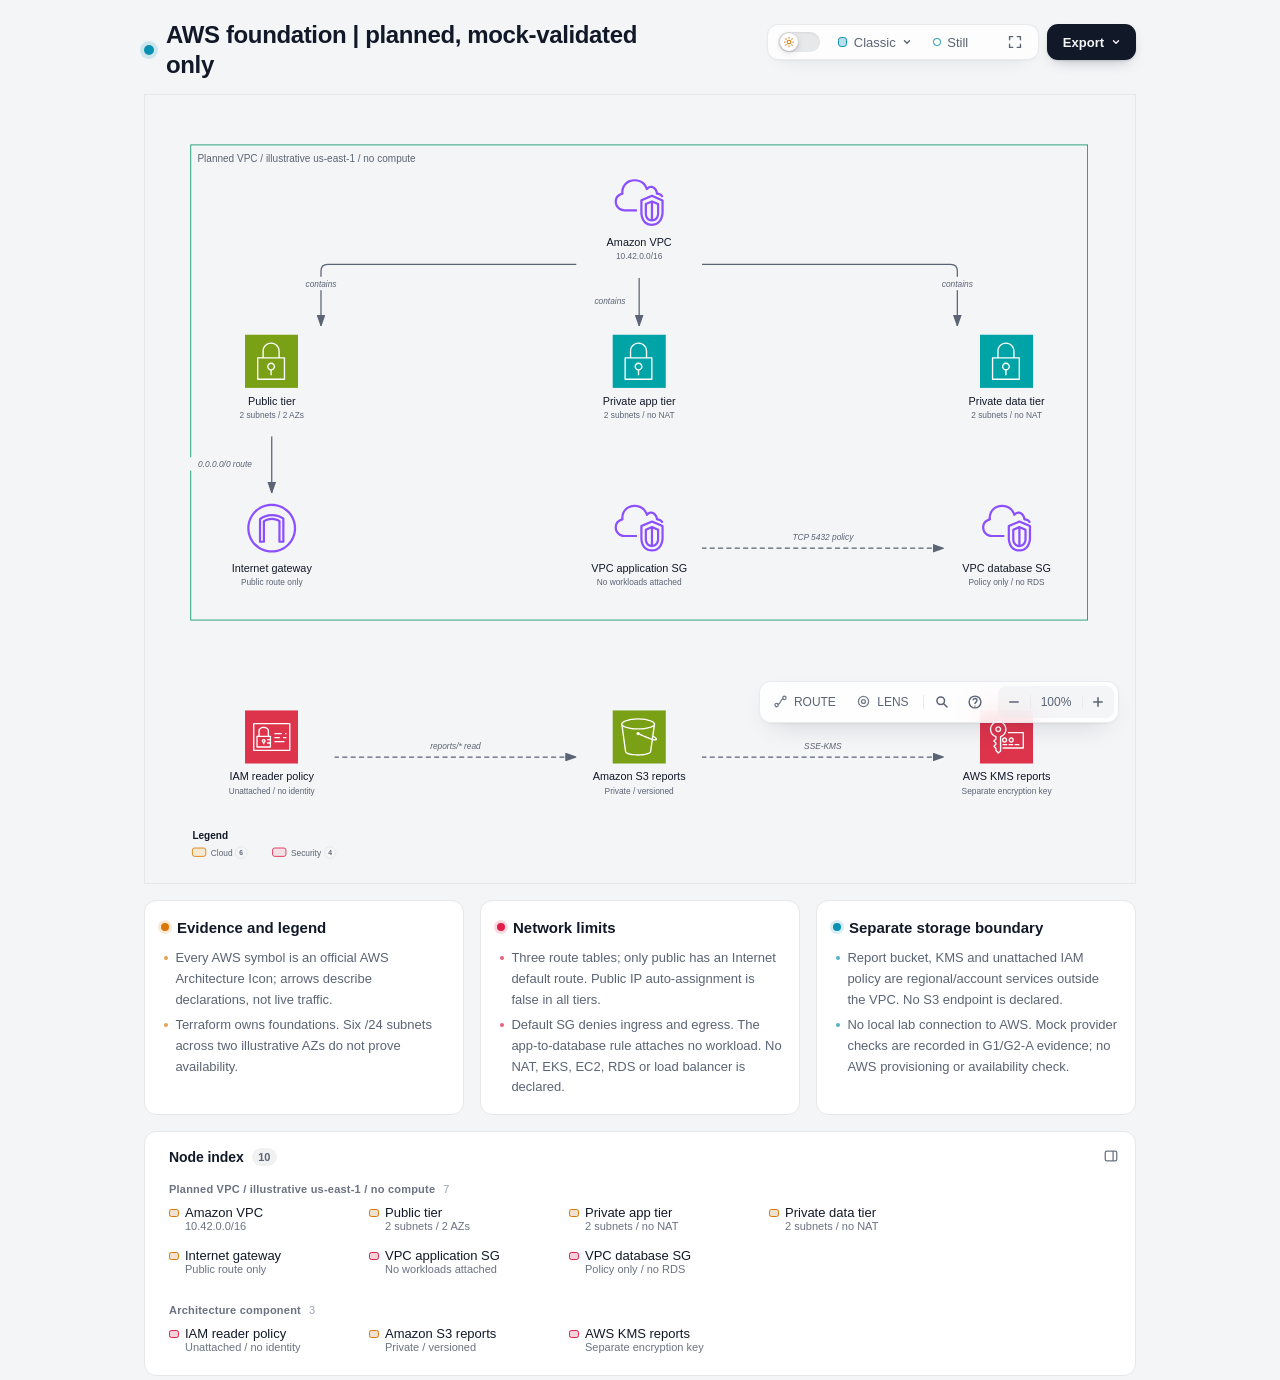
==== commit 6a73081e: "fix(diagram): follow the selected theme throughout the atlas" ====
--- a/docs/diagrams/public/aws.html
+++ b/docs/diagrams/public/aws.html
@@ -26,7 +26,7 @@
           try { theme = localStorage.getItem('archify-theme'); } catch (_) {}
         }
         if (theme !== 'light' && theme !== 'dark') {
-          theme = 'light';
+          theme = window.matchMedia('(prefers-color-scheme: light)').matches ? 'light' : 'dark';
         }
         document.documentElement.setAttribute('data-theme', theme);
       } catch (_) {}
@@ -5086,8 +5086,8 @@
 <meta name="showcase-spec-sha256" content="2c8809b7f1f5be5b7655d2b21de5db77d40427bc96f6c3d78ba1a18405dad25b">
 <meta name="showcase-icons-sha256" content="d8591668e36720499394c6c6f85d0cb2190013fd4b926ae062dad1e2591955de">
 <meta name="showcase-vendor-sha256" content="0d4e168216751b7446a4eea3f8eb6e25fac4d53399344fb598b54aba320b4ce3">
-<meta name="showcase-style-sha256" content="443d18c0239a5530380ad005fa823fdaa9759620377effc4648635697fce8829">
-<meta name="showcase-builder-sha256" content="ed8abf93986c04110def45af2ce7b596c2aba65ea2c6e1da696b77b62a04bb9c"><style>html[data-preset] .diagram-container {background:#fff; border-radius:0; box-shadow:none;--panel:#fff; --panel-border:#d5dbdb; --text:#232f3e;--text-muted:#545b64; --text-dim:#687078;--toolbar-text:#545b64; --toolbar-hover:#eef2f4;}</style>
+<meta name="showcase-style-sha256" content="f0e505a163f24e4413193a13721b77f1222face2566ba58367d5c18db9f1d032">
+<meta name="showcase-builder-sha256" content="660a301f2328c729ec8d2646b833850b49fad4507f3384088d46de45c53a62ef"><style>html[data-preset] .diagram-container {background:var(--bg); border-radius:0; box-shadow:none;}</style>
 <script type="application/json" id="archify-software-notices">"NOTICE\nArchify\nCopyright (c) 2026 tt-a1i (Archify)\nCopyright (c) 2025 Cocoon AI\n\nArchify is distributed under the Apache License, Version 2.0 (LICENSE),\nexcept where a file, package manifest, or third-party notice specifies otherwise.\nThe separately versioned DeepSeek Harness adapter remains MIT; its bundled\nSkill retains the license of the immutable source selected in release.json.\n\nCode and contributions received under the MIT License through pre-transition\ncommit 25cf37080fc8b1dbe758a4efc3935b55f3327083 remain available under their\noriginal terms. Previously published releases keep their existing licenses. The complete historical MIT\ncopyright and permission notice is preserved in LICENSE-MIT. This transition\ndoes not revoke existing MIT grants or assert a new patent grant on behalf\nof historical contributors.\n\nArchify originated from Cocoon-AI/architecture-diagram-generator:\nhttps://github.com/Cocoon-AI/architecture-diagram-generator\n\nThird-party components retain their own licenses; see THIRD_PARTY_NOTICES.md\nand the license files beside those components. Names and logos do not imply\nofficial endorsement, and the software license grants no general trademark\npermission.\n\nThese software licenses cover Archify's embedded runtime and templates, not\nownership of a user's authored content, business data, or source repository.\n\nLICENSE\n\n                                 Apache License\n                           Version 2.0, January 2004\n                        http://www.apache.org/licenses/\n\n   TERMS AND CONDITIONS FOR USE, REPRODUCTION, AND DISTRIBUTION\n\n   1. Definitions.\n\n      \"License\" shall mean the terms and conditions for use, reproduction,\n      and distribution as defined by Sections 1 through 9 of this document.\n\n      \"Licensor\" shall mean the copyright owner or entity authorized by\n      the copyright owner that is granting the License.\n\n      \"Legal Entity\" shall mean the union of the acting entity and all\n      other entities that control, are controlled by, or are under common\n      control with that entity. For the purposes of this definition,\n      \"control\" means (i) the power, direct or indirect, to cause the\n      direction or management of such entity, whether by contract or\n      otherwise, or (ii) ownership of fifty percent (50%) or more of the\n      outstanding shares, or (iii) beneficial ownership of such entity.\n\n      \"You\" (or \"Your\") shall mean an individual or Legal Entity\n      exercising permissions granted by this License.\n\n      \"Source\" form shall mean the preferred form for making modifications,\n      including but not limited to software source code, documentation\n      source, and configuration files.\n\n      \"Object\" form shall mean any form resulting from mechanical\n      transformation or translation of a Source form, including but\n      not limited to compiled object code, generated documentation,\n      and conversions to other media types.\n\n      \"Work\" shall mean the work of authorship, whether in Source or\n      Object form, made available under the License, as indicated by a\n      copyright notice that is included in or attached to the work\n      (an example is provided in the Appendix below).\n\n      \"Derivative Works\" shall mean any work, whether in Source or Object\n      form, that is based on (or derived from) the Work and for which the\n      editorial revisions, annotations, elaborations, or other modifications\n      represent, as a whole, an original work of authorship. For the purposes\n      of this License, Derivative Works shall not include works that remain\n      separable from, or merely link (or bind by name) to the interfaces of,\n      the Work and Derivative Works thereof.\n\n      \"Contribution\" shall mean any work of authorship, including\n      the original version of the Work and any modifications or additions\n      to that Work or Derivative Works thereof, that is intentionally\n      submitted to Licensor for inclusion in the Work by the copyright owner\n      or by an individual or Legal Entity authorized to submit on behalf of\n      the copyright owner. For the purposes of this definition, \"submitted\"\n      means any form of electronic, verbal, or written communication sent\n      to the Licensor or its representatives, including but not limited to\n      communication on electronic mailing lists, source code control systems,\n      and issue tracking systems that are managed by, or on behalf of, the\n      Licensor for the purpose of discussing and improving the Work, but\n      excluding communication that is conspicuously marked or otherwise\n      designated in writing by the copyright owner as \"Not a Contribution.\"\n\n      \"Contributor\" shall mean Licensor and any individual or Legal Entity\n      on behalf of whom a Contribution has been received by Licensor and\n      subsequently incorporated within the Work.\n\n   2. Grant of Copyright License. Subject to the terms and conditions of\n      this License, each Contributor hereby grants to You a perpetual,\n      worldwide, non-exclusive, no-charge, royalty-free, irrevocable\n      copyright license to reproduce, prepare Derivative Works of,\n      publicly display, publicly perform, sublicense, and distribute the\n      Work and such Derivative Works in Source or Object form.\n\n   3. Grant of Patent License. Subject to the terms and conditions of\n      this License, each Contributor hereby grants to You a perpetual,\n      worldwide, non-exclusive, no-charge, royalty-free, irrevocable\n      (except as stated in this section) patent license to make, have made,\n      use, offer to sell, sell, import, and otherwise transfer the Work,\n      where such license applies only to those patent claims licensable\n      by such Contributor that are necessarily infringed by their\n      Contribution(s) alone or by combination of their Contribution(s)\n      with the Work to which such Contribution(s) was submitted. If You\n      institute patent litigation against any entity (including a\n      cross-claim or counterclaim in a lawsuit) alleging that the Work\n      or a Contribution incorporated within the Work constitutes direct\n      or contributory patent infringement, then any patent licenses\n      granted to You under this License for that Work shall terminate\n      as of the date such litigation is filed.\n\n   4. Redistribution. You may reproduce and distribute copies of the\n      Work or Derivative Works thereof in any medium, with or without\n      modifications, and in Source or Object form, provided that You\n      meet the following conditions:\n\n      (a) You must give any other recipients of the Work or\n          Derivative Works a copy of this License; and\n\n      (b) You must cause any modified files to carry prominent notices\n          stating that You changed the files; and\n\n      (c) You must retain, in the Source form of any Derivative Works\n          that You distribute, all copyright, patent, trademark, and\n          attribution notices from the Source form of the Work,\n          excluding those notices that do not pertain to any part of\n          the Derivative Works; and\n\n      (d) If the Work includes a \"NOTICE\" text file as part of its\n          distribution, then any Derivative Works that You distribute must\n          include a readable copy of the attribution notices contained\n          within such NOTICE file, excluding those notices that do not\n          pertain to any part of the Derivative Works, in at least one\n          of the following places: within a NOTICE text file distributed\n          as part of the Derivative Works; within the Source form or\n          documentation, if provided along with the Derivative Works; or,\n          within a display generated by the Derivative Works, if and\n          wherever such third-party notices normally appear. The contents\n          of the NOTICE file are for informational purposes only and\n          do not modify the License. You may add Your own attribution\n          notices within Derivative Works that You distribute, alongside\n          or as an addendum to the NOTICE text from the Work, provided\n          that such additional attribution notices cannot be construed\n          as modifying the License.\n\n      You may add Your own copyright statement to Your modifications and\n      may provide additional or different license terms and conditions\n      for use, reproduction, or distribution of Your modifications, or\n      for any such Derivative Works as a whole, provided Your use,\n      reproduction, and distribution of the Work otherwise complies with\n      the conditions stated in this License.\n\n   5. Submission of Contributions. Unless You explicitly state otherwise,\n      any Contribution intentionally submitted for inclusion in the Work\n      by You to the Licensor shall be under the terms and conditions of\n      this License, without any additional terms or conditions.\n      Notwithstanding the above, nothing herein shall supersede or modify\n      the terms of any separate license agreement you may have executed\n      with Licensor regarding such Contributions.\n\n   6. Trademarks. This License does not grant permission to use the trade\n      names, trademarks, service marks, or product names of the Licensor,\n      except as required for reasonable and customary use in describing the\n      origin of the Work and reproducing the content of the NOTICE file.\n\n   7. Disclaimer of Warranty. Unless required by applicable law or\n      agreed to in writing, Licensor provides the Work (and each\n      Contributor provides its Contributions) on an \"AS IS\" BASIS,\n      WITHOUT WARRANTIES OR CONDITIONS OF ANY KIND, either express or\n      implied, including, without limitation, any warranties or conditions\n      of TITLE, NON-INFRINGEMENT, MERCHANTABILITY, or FITNESS FOR A\n      PARTICULAR PURPOSE. You are solely responsible for determining the\n      appropriateness of using or redistributing the Work and assume any\n      risks associated with Your exercise of permissions under this License.\n\n   8. Limitation of Liability. In no event and under no legal theory,\n      whether in tort (including negligence), contract, or otherwise,\n      unless required by applicable law (such as deliberate and grossly\n      negligent acts) or agreed to in writing, shall any Contributor be\n      liable to You for damages, including any direct, indirect, special,\n      incidental, or consequential damages of any character arising as a\n      result of this License or out of the use or inability to use the\n      Work (including but not limited to damages for loss of goodwill,\n      work stoppage, computer failure or malfunction, or any and all\n      other commercial damages or losses), even if such Contributor\n      has been advised of the possibility of such damages.\n\n   9. Accepting Warranty or Additional Liability. While redistributing\n      the Work or Derivative Works thereof, You may choose to offer,\n      and charge a fee for, acceptance of support, warranty, indemnity,\n      or other liability obligations and/or rights consistent with this\n      License. However, in accepting such obligations, You may act only\n      on Your own behalf and on Your sole responsibility, not on behalf\n      of any other Contributor, and only if You agree to indemnify,\n      defend, and hold each Contributor harmless for any liability\n      incurred by, or claims asserted against, such Contributor by reason\n      of your accepting any such warranty or additional liability.\n\n   END OF TERMS AND CONDITIONS\n\n   APPENDIX: How to apply the Apache License to your work.\n\n      To apply the Apache License to your work, attach the following\n      boilerplate notice, with the fields enclosed by brackets \"[]\"\n      replaced with your own identifying information. (Don't include\n      the brackets!)  The text should be enclosed in the appropriate\n      comment syntax for the file format. We also recommend that a\n      file or class name and description of purpose be included on the\n      same \"printed page\" as the copyright notice for easier\n      identification within third-party archives.\n\n   Copyright [yyyy] [name of copyright owner]\n\n   Licensed under the Apache License, Version 2.0 (the \"License\");\n   you may not use this file except in compliance with the License.\n   You may obtain a copy of the License at\n\n       http://www.apache.org/licenses/LICENSE-2.0\n\n   Unless required by applicable law or agreed to in writing, software\n   distributed under the License is distributed on an \"AS IS\" BASIS,\n   WITHOUT WARRANTIES OR CONDITIONS OF ANY KIND, either express or implied.\n   See the License for the specific language governing permissions and\n   limitations under the License.\n\nLICENSE-MIT\nMIT License\n\nCopyright (c) 2026 tt-a1i (Archify)\nCopyright (c) 2025 Cocoon AI\n\nPermission is hereby granted, free of charge, to any person obtaining a copy\nof this software and associated documentation files (the \"Software\"), to deal\nin the Software without restriction, including without limitation the rights\nto use, copy, modify, merge, publish, distribute, sublicense, and/or sell\ncopies of the Software, and to permit persons to whom the Software is\nfurnished to do so, subject to the following conditions:\n\nThe above copyright notice and this permission notice shall be included in all\ncopies or substantial portions of the Software.\n\nTHE SOFTWARE IS PROVIDED \"AS IS\", WITHOUT WARRANTY OF ANY KIND, EXPRESS OR\nIMPLIED, INCLUDING BUT NOT LIMITED TO THE WARRANTIES OF MERCHANTABILITY,\nFITNESS FOR A PARTICULAR PURPOSE AND NONINFRINGEMENT. IN NO EVENT SHALL THE\nAUTHORS OR COPYRIGHT HOLDERS BE LIABLE FOR ANY CLAIM, DAMAGES OR OTHER\nLIABILITY, WHETHER IN AN ACTION OF CONTRACT, TORT OR OTHERWISE, ARISING FROM,\nOUT OF OR IN CONNECTION WITH THE SOFTWARE OR THE USE OR OTHER DEALINGS IN THE\nSOFTWARE.\n\nTHIRD_PARTY_NOTICES.md\n# Third-party notices\n\nArchify includes optional vector data for third-party brand marks. These marks\nare provided only to identify technologies and services in user-authored\ndiagrams. Their inclusion does not imply sponsorship, endorsement, partnership,\nor affiliation with Archify.\n\nArchify's license and historical MIT grants are described in LICENSE, NOTICE,\nand LICENSE-MIT. The software license does not\nreplace the copyright licenses, trademark policies, or brand guidelines that\napply to third-party marks. Users are responsible for confirming that their\nparticular use is permitted.\n\n## Simple Icons\n\nMost of the built-in vector paths and their metadata were generated from\n[Simple Icons 16.28.0](https://github.com/simple-icons/simple-icons/tree/16.28.0).\nSimple Icons makes its collection work available under\n[CC0 1.0 Universal](https://github.com/simple-icons/simple-icons/blob/16.28.0/LICENSE.md).\n\nAs Simple Icons explains in its\n[disclaimer](https://github.com/simple-icons/simple-icons/blob/16.28.0/DISCLAIMER.md),\nCC0 for the collection does not mean that every underlying icon is CC0. License\nand brand-guideline metadata may be incomplete or change over time. The absence\nof an individual license entry is not a grant of permission.\n\nArchify embeds the selected icons as vector-path data and may render them in a\nuser-selected color. The following individual licenses were recorded in the\npinned Simple Icons 16.28.0 metadata:\n\n| Mark | Recorded source | Recorded license | Archify treatment |\n|---|---|---|---|\n| Angular | [Angular press kit](https://angular.dev/press-kit) | [`CC-BY-4.0`](https://creativecommons.org/licenses/by/4.0/) | Embedded as vector-path data; color may be changed by the authored diagram. |\n| Apache Airflow | [Apache logos](https://apache.org/logos) | [`Apache-2.0`](https://www.apache.org/licenses/LICENSE-2.0) | Embedded as vector-path data; Apache trademarks remain subject to the [ASF trademark policy](https://www.apache.org/foundation/marks/). |\n| Apache Kafka | [Apache logos](https://apache.org/logos) | [`Apache-2.0`](https://www.apache.org/licenses/LICENSE-2.0) | Embedded as vector-path data; Apache trademarks remain subject to the [ASF trademark policy](https://www.apache.org/foundation/marks/). |\n| .NET | [.NET brand repository](https://github.com/dotnet/brand/blob/c7d0f51b8ec59531332d05fb27a5b758a7a3d689/logo/dotnet-logo.svg) | [`CC0-1.0`](https://creativecommons.org/publicdomain/zero/1.0/) | Embedded as vector-path data; color may be changed by the authored diagram. |\n| JavaScript | [JS community logo](https://github.com/voodootikigod/logo.js/blob/1544bdeed6d618a6cfe4f0650d04ab8d9cfa76d9/js.svg) | [`MIT`](https://github.com/voodootikigod/logo.js/blob/1544bdeed6d618a6cfe4f0650d04ab8d9cfa76d9/LICENSE) | Embedded as vector-path data; color may be changed by the authored diagram. |\n| Jenkins | [Jenkins artwork source](https://get.jenkins.io/art/) | [`CC-BY-SA-3.0`](https://creativecommons.org/licenses/by-sa/3.0/) | Embedded as vector-path data; color may be changed by the authored diagram. Jenkins retains its trademark rights. |\n| Rust | [Rust project](https://www.rust-lang.org) | [`CC-BY-SA-4.0`](https://creativecommons.org/licenses/by-sa/4.0/) | Embedded as vector-path data; color may be changed by the authored diagram. See the [Rust media guide](https://www.rust-lang.org/policies/media-guide). |\n| Vue.js | [Vue logo source](https://github.com/vuejs/art/blob/a1c78b74569b70a25300925b4eacfefcc143b8f6/logo.svg) | [`CC-BY-NC-SA-4.0`](https://creativecommons.org/licenses/by-nc-sa/4.0/) | Embedded as vector-path data; color may be changed by the authored diagram. The non-commercial and share-alike conditions remain applicable; see the [Vue artwork terms](https://github.com/vuejs/art/blob/a1c78b74569b70a25300925b4eacfefcc143b8f6/README.md). |\n\nThe source, guideline, and known license fields for every packaged mark are\npreserved in `renderers/shared/generated-brand-marks.mjs`.\n\n## OpenAI mark\n\nThe OpenAI vector path is recorded from the\n[OpenAI brand guidelines](https://openai.com/brand/), not from Simple Icons.\nUse remains subject to those current guidelines and any applicable trademark\nrights. Its inclusion does not state or imply endorsement by OpenAI.\n\n## JetBrains Mono\n\nDelivered Archify viewer artifacts embed the JetBrains Mono variable font\nsubsets served by Google Fonts. For characters covered by these subsets, font\nselection does not depend on a network request or a locally installed copy.\nUncovered characters (including CJK) still use the system fallback stack;\nbrowser and operating-system rasterization can differ.\nJetBrains Mono is maintained at\n[github.com/JetBrains/JetBrainsMono](https://github.com/JetBrains/JetBrainsMono)\nand is distributed under the SIL Open Font License 1.1. The complete license\ntext is preserved in `assets/JetBrainsMono-OFL.txt` in the packaged Skill and\nin the font CSS carried by standalone HTML and SVG exports.\n\n## Pele\n\nThe explainer renders Mermaid chart fences with an unmodified subset of\n[Pele 1.3.0](https://github.com/obsidianmd/pele), copyright (c) 2026 kepano,\ndistributed under the MIT License. The subset and its license text are in\n`explainer/vendor/pele/` in the packaged Skill. Charts are rendered to static\nSVG when a page is built; delivered pages contain no Pele code.\n\n## No additional rights granted\n\nBrand names, logos, and trademarks remain the property of their respective\nowners. This notice records provenance and known terms; it does not grant rights\nthat Archify does not hold, and it does not state that every packaged mark has\nbeen cleared for every commercial, promotional, or redistributive use."</script>
 </head>
 <body>
@@ -5438,20 +5438,16 @@
         </g>
       <style>/* AWS-reference presentation. Embedded in the canonical SVG before Archify checks. */
 svg[data-aws-style] {
-  --mask: #fff;
-  --text: #232f3e;
-  --text-muted: #545b64;
-  --text-dim: #687078;
-  --arrow: #545b64;
-  --arrow-emphasis: #545b64;
-  background: #fff;
-  color: #232f3e;
+  --mask: var(--bg);
+  background: var(--bg);
+  color: var(--text);
 }
 svg[data-aws-style] text { font-family: Arial, Helvetica, sans-serif; }
+svg[data-aws-style] [data-node-id] > text[data-detail="fine"] { fill: var(--text-muted); }
 svg[data-aws-style] .c-grid { stroke: none; }
 svg[data-aws-style][data-node-ui] [data-node-id][data-node-kind] > rect.atlas-node {
-  fill: #fff;
-  stroke: #d5dbdb;
+  fill: var(--mask);
+  stroke: var(--panel-border);
   stroke-width: .8px;
   rx: 1px;
   filter: none !important; /* Override the upstream classic preset's lifted cards. */
@@ -5463,36 +5459,35 @@
 svg[data-aws-style][data-node-ui] [data-node-id][data-node-kind]:hover > rect.atlas-node,
 svg[data-aws-style][data-node-ui] [data-node-id][data-node-kind]:focus-visible > rect.atlas-node,
 svg[data-aws-style][data-node-ui] [data-node-id][data-node-kind][aria-pressed="true"] > rect.atlas-node {
-  stroke: #0073bb;
+  stroke: var(--frontend-stroke);
   stroke-width: 1.8px;
 }
-svg[data-aws-style] .semantic-sigil { color: #545b64; opacity: 1; }
+svg[data-aws-style] .semantic-sigil { color: var(--text-muted); opacity: 1; }
 svg[data-aws-style] image[data-aws-icon] { pointer-events: none; }
 svg[data-aws-style][data-node-ui] .c-region {
   fill: none;
-  stroke: #5b8796;
+  stroke: var(--external-stroke);
   stroke-width: 1px;
   stroke-dasharray: none;
   rx: 0;
 }
-svg[data-aws-style][data-atlas-view="aws"] .c-region { stroke: #24883b; }
+svg[data-aws-style][data-atlas-view="aws"] .c-region { stroke: var(--backend-stroke); }
 svg[data-aws-style][data-node-ui] .c-security-group {
   fill: none;
-  stroke: #5b8796;
+  stroke: var(--external-stroke);
   stroke-dasharray: 4 3;
   rx: 0;
 }
 svg[data-aws-style][data-node-ui] [data-graph-role="structural-frame-label-mask"] {
-  fill: #fff;
+  fill: var(--mask);
   stroke: none;
   rx: 0;
 }
-svg[data-aws-style] [data-boundary-label] { fill: #3b6977; font-weight: 400; }
-svg[data-aws-style][data-atlas-view="aws"] [data-boundary-label] { fill: #24883b; }
-svg[data-aws-style] :is(.a-default, .a-emphasis, .a-security, .a-dashed) { stroke: #545b64; }
-svg[data-aws-style] :is(.m-default, .m-emphasis, .m-security, .m-dashed) { fill: #545b64; }
+svg[data-aws-style] [data-boundary-label] { fill: var(--text-muted); font-weight: 400; }
+svg[data-aws-style] :is(.a-default, .a-emphasis, .a-security, .a-dashed) { stroke: var(--text-muted); }
+svg[data-aws-style] :is(.m-default, .m-emphasis, .m-security, .m-dashed) { fill: var(--text-muted); }
 svg[data-aws-style] :is(.t-edge-default, .t-edge-emphasis, .t-edge-security, .t-edge-dashed) {
-  fill: #545b64;
+  fill: var(--text-muted);
   font-style: italic;
 }
 svg[data-aws-style][data-node-ui] g[data-edge-from] > rect.c-mask {
